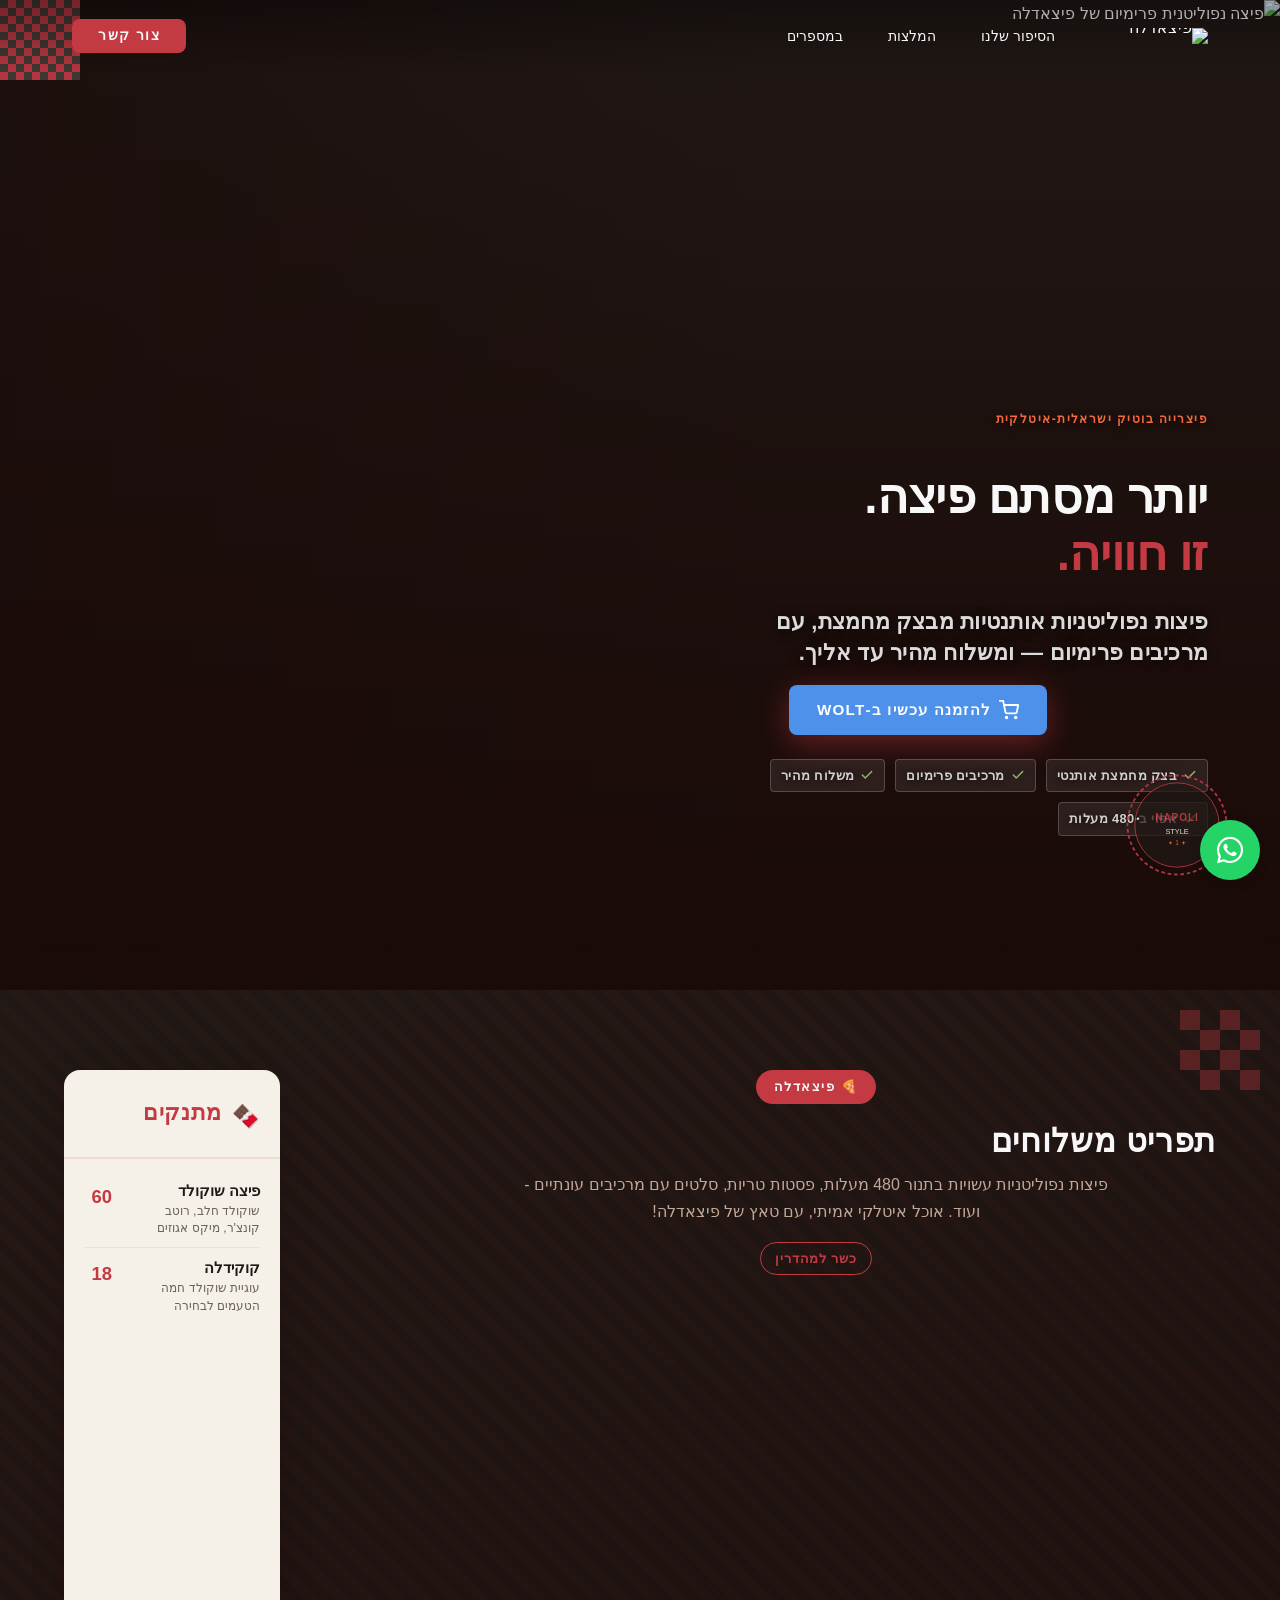
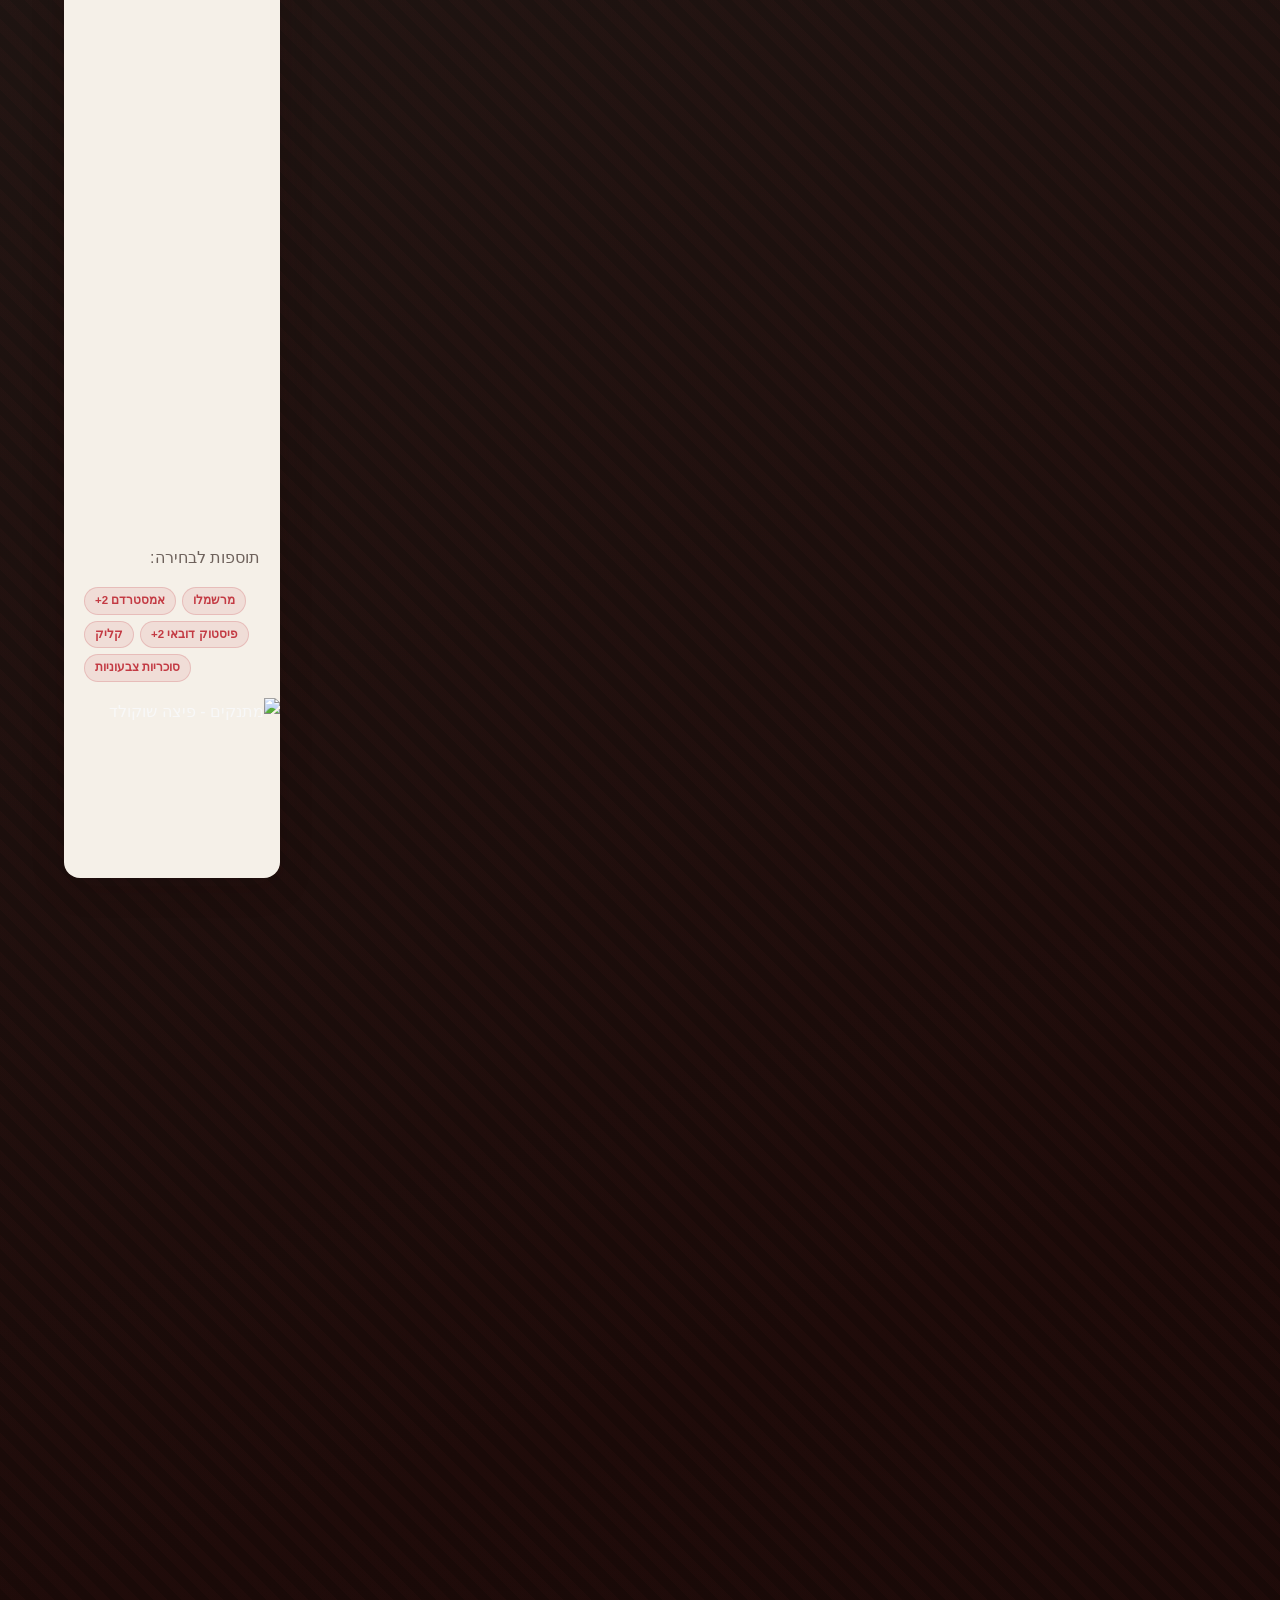
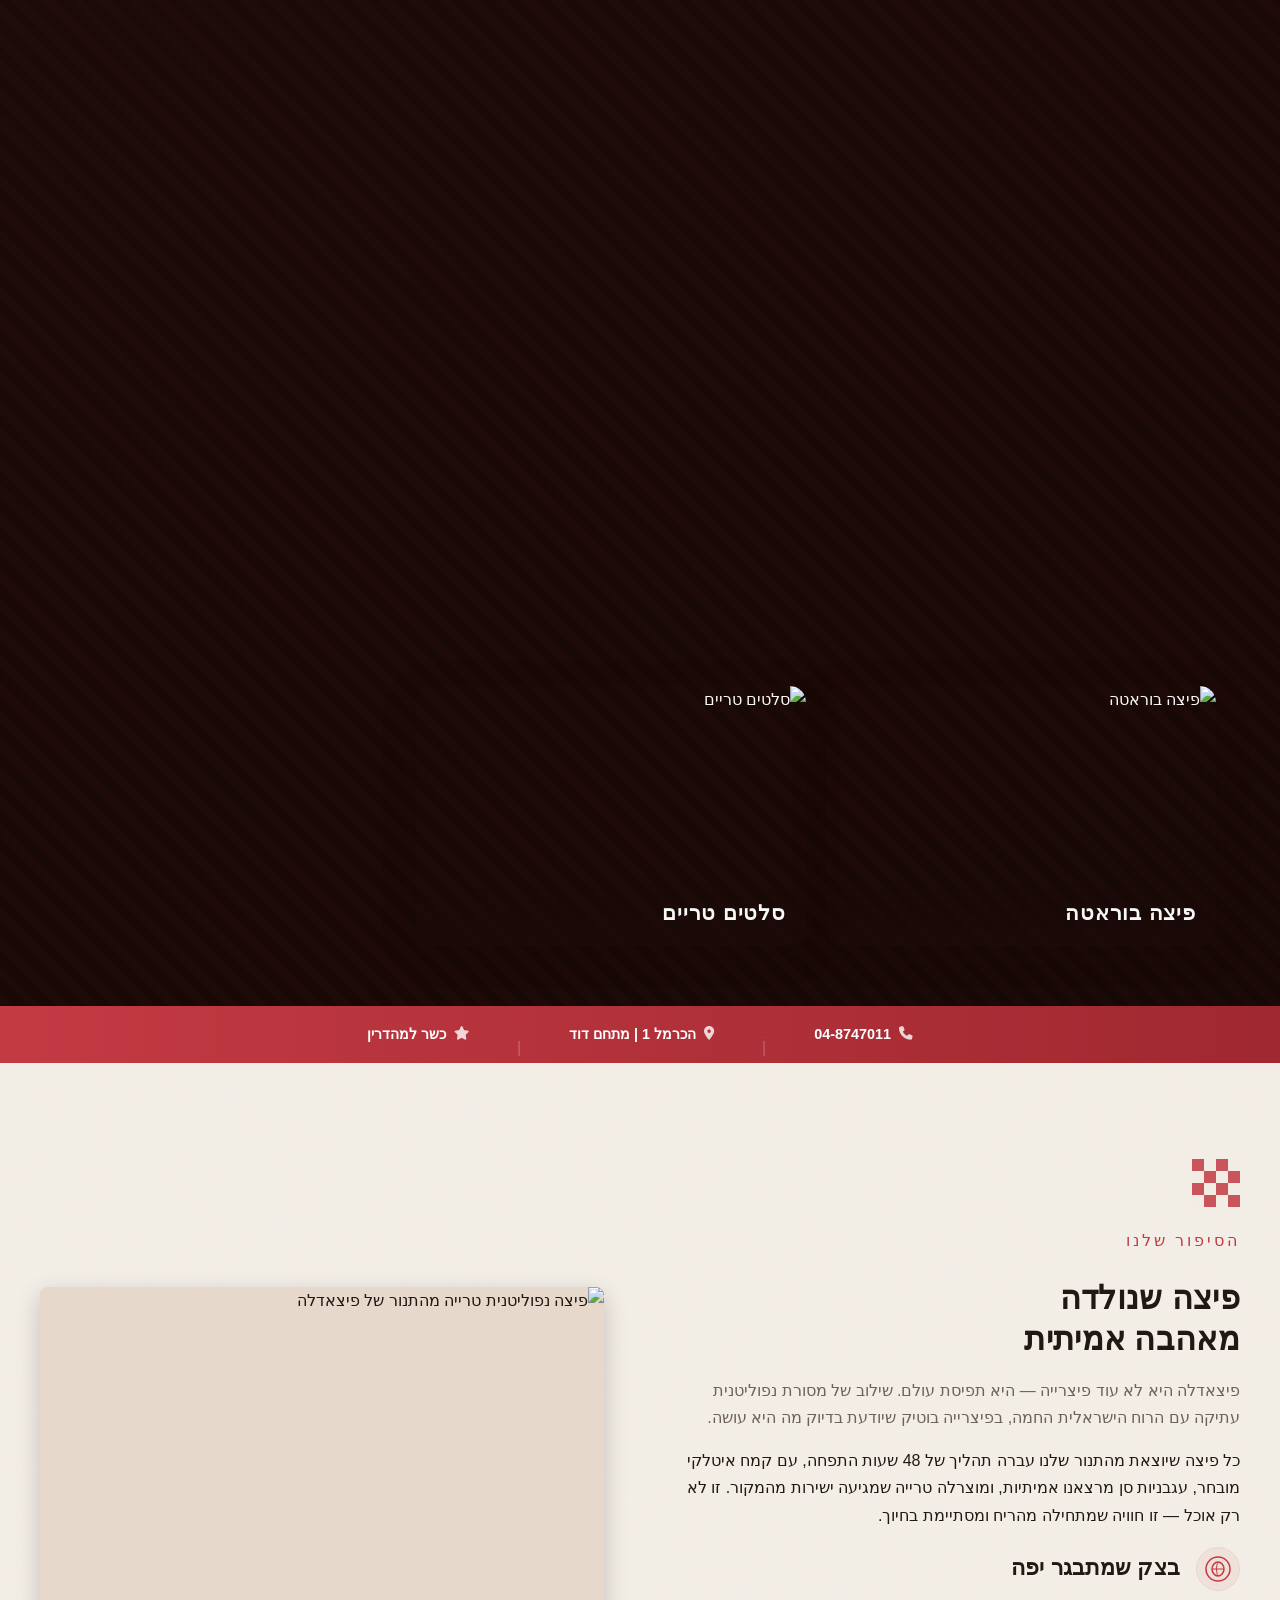
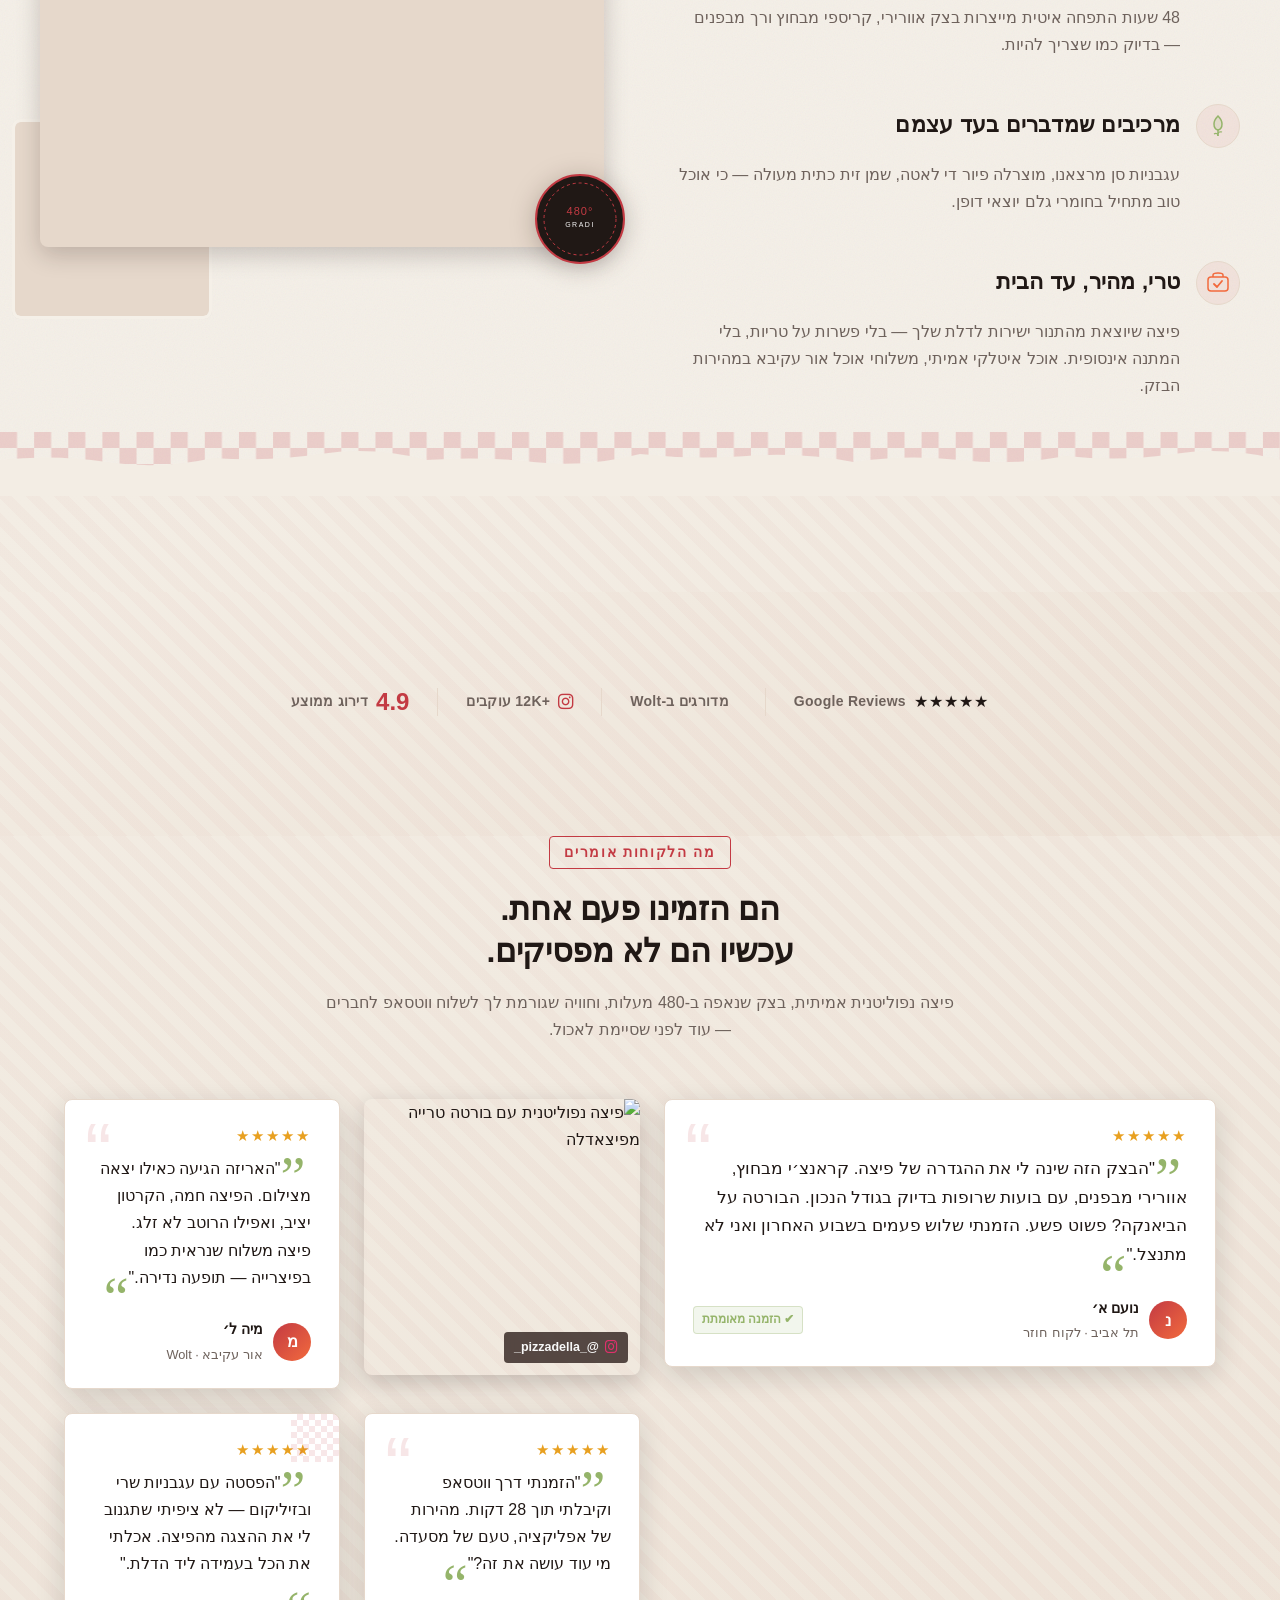
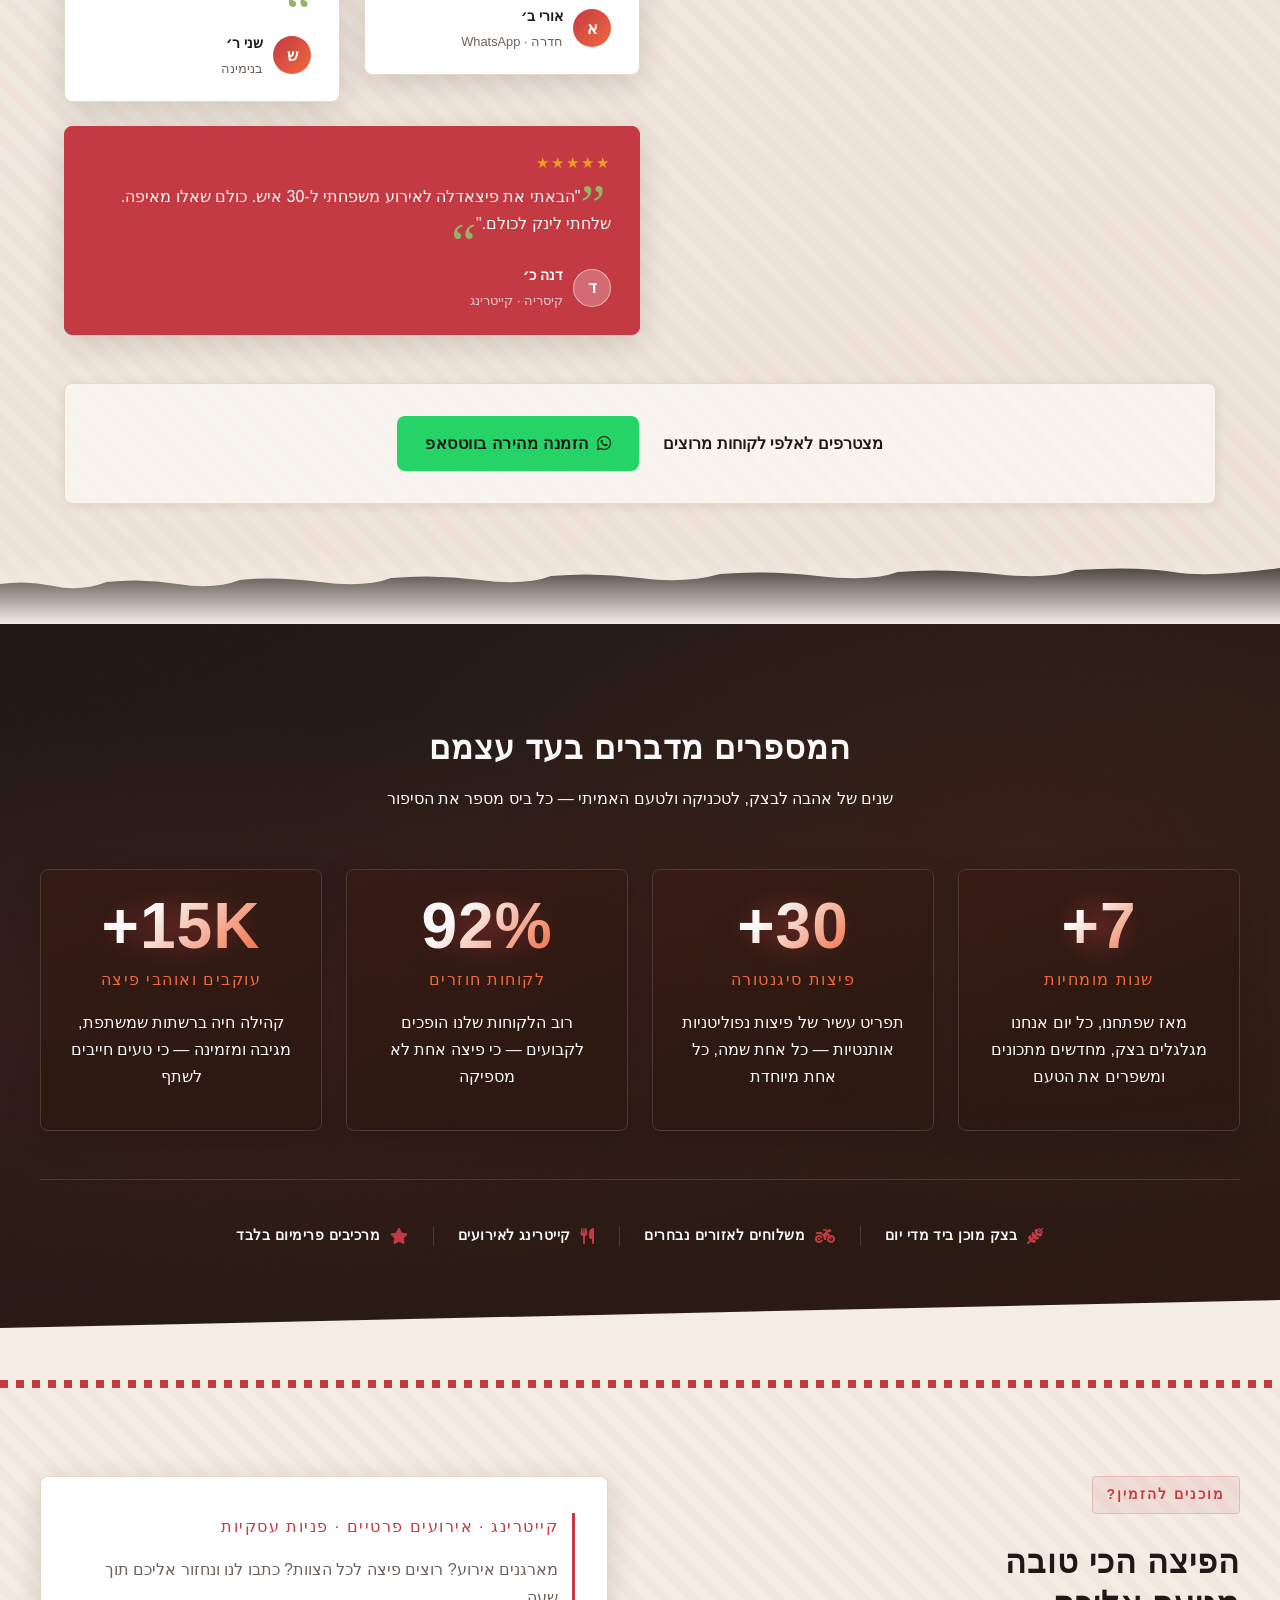
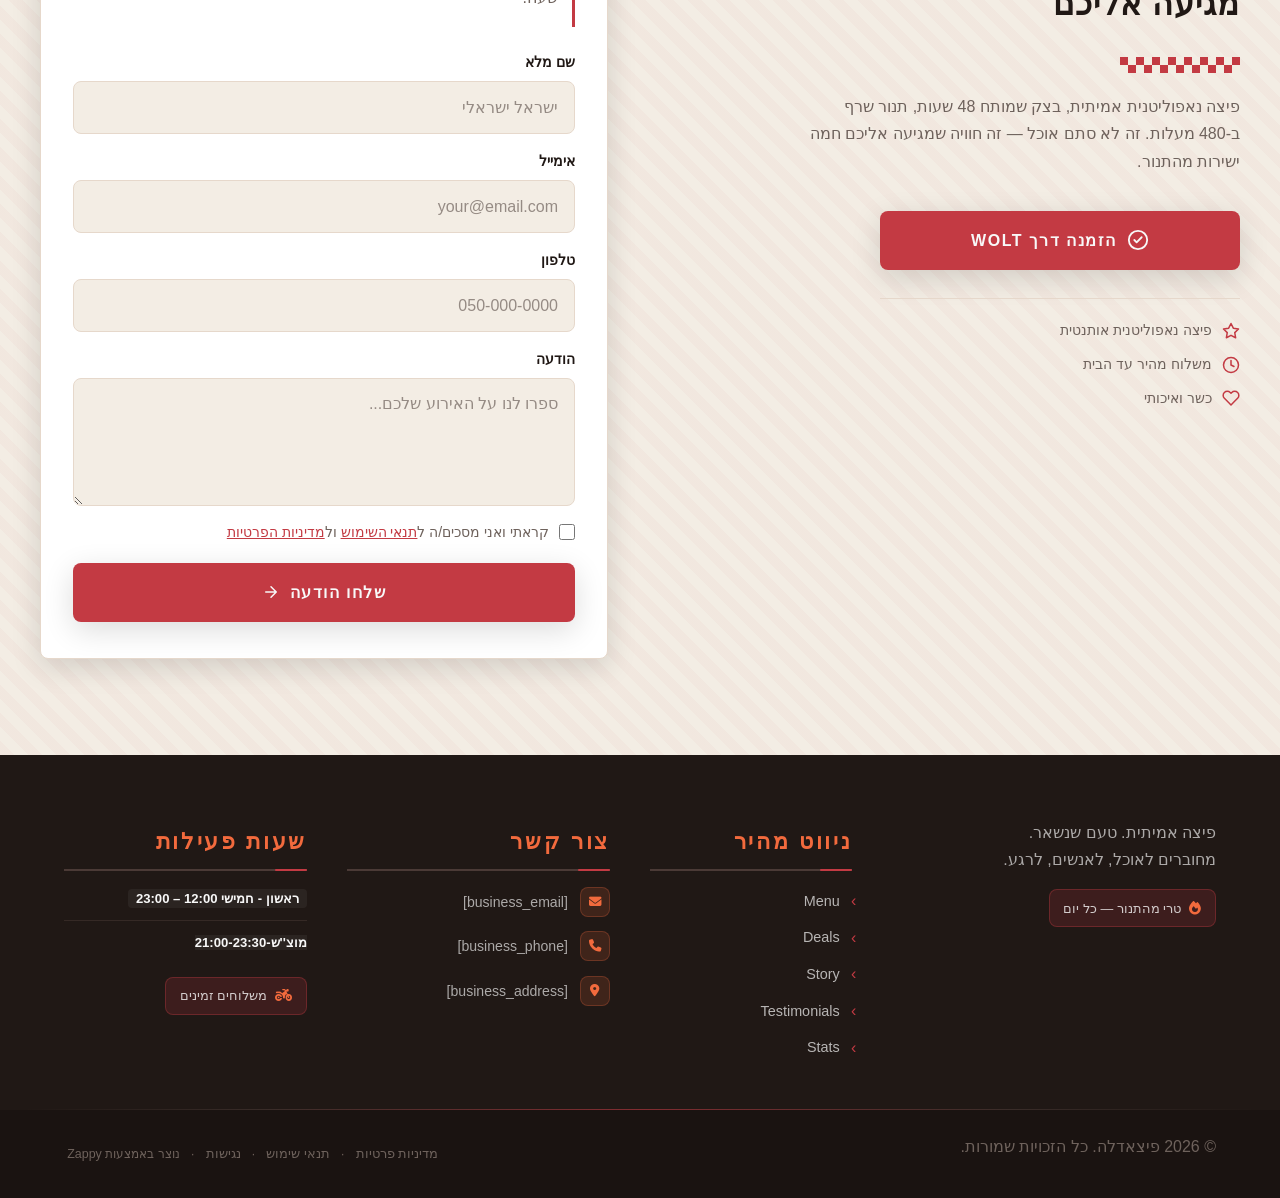
==== index.html @ a272fece "Background sync: Progressive GitHub Sync" ====
<!DOCTYPE html>
<html lang="he" dir="rtl">
<head>
    <meta charset="UTF-8">
    <meta name="viewport" content="width=device-width, initial-scale=1.0">
    <meta name="robots" content="index, follow">
    <title>fast food restaurants — פיצאדלה</title>
    <meta name="description" content="Pizzadella is an Israeli-Italian boutique pizzeria brand specializing in authentic Neapolitan-style pizzas (no pepperoni/bacon/meat visuals). The brand blends I">
    <meta name="keywords" content="fast food restaurants, restaurants near me, kosher restaurants near me, פיצה, פיצה אור עקיבא">
    
    <!-- Favicons -->
    <link rel="icon" type="image/x-icon" href="/assets/favicon.ico">
    <link rel="icon" type="image/png" sizes="16x16" href="/assets/favicon-16x16.png">
    <link rel="icon" type="image/png" sizes="32x32" href="/assets/favicon-32x32.png">
    <link rel="icon" type="image/png" sizes="48x48" href="/assets/favicon-48x48.png">
    <link rel="icon" type="image/png" sizes="192x192" href="/assets/favicon-192x192.png">
    <link rel="icon" type="image/png" sizes="512x512" href="/assets/favicon-512x512.png">
    <link rel="apple-touch-icon" href="/assets/apple-touch-icon.png">
    <!-- Zappy Analytics -->
<script>
(function() {
  'use strict';
  
  // Configuration
  var config = {
    websiteId: 'a57fd1d6-979f-4994-a907-9e7fd4be8c5b',
    apiUrl: 'https://api.zappy5.com/api/analytics/track',
    sessionDuration: 30 * 60 * 1000, // 30 minutes
    visitorDuration: 30 * 24 * 60 * 60 * 1000, // 30 days
    trackPageViews: true,
    trackClicks: true,
    trackFormSubmissions: true
  };
  
  // Generate or retrieve persistent visitor ID (30 days)
  function getVisitorId() {
    var visitorKey = 'zappy_visitor_' + config.websiteId;
    var visitor = null;
    
    try {
      visitor = localStorage.getItem(visitorKey);
      if (visitor) {
        var visitorData = JSON.parse(visitor);
        var now = Date.now();
        
        // Check if visitor ID is still valid (30 days)
        if (now - visitorData.created < config.visitorDuration) {
          // Update last seen timestamp
          visitorData.lastSeen = now;
          localStorage.setItem(visitorKey, JSON.stringify(visitorData));
          return visitorData.id;
        }
      }
    } catch (e) {
      console.warn('Zappy Analytics: LocalStorage not available');
    }
    
    // Generate new visitor ID
    var newVisitorId = 'zv_' + Date.now() + '_' + Math.random().toString(36).substr(2, 9);
    
    try {
      localStorage.setItem(visitorKey, JSON.stringify({
        id: newVisitorId,
        created: Date.now(),
        lastSeen: Date.now()
      }));
    } catch (e) {
      // Continue without local storage
    }
    
    return newVisitorId;
  }
  
  // Generate or retrieve session ID (30 minutes)
  function getSessionId() {
    var sessionKey = 'zappy_session_' + config.websiteId;
    var session = null;
    
    try {
      session = sessionStorage.getItem(sessionKey);
      if (session) {
        var sessionData = JSON.parse(session);
        var now = Date.now();
        
        // Check if session is still valid
        if (now - sessionData.timestamp < config.sessionDuration) {
          // Update timestamp
          sessionData.timestamp = now;
          sessionStorage.setItem(sessionKey, JSON.stringify(sessionData));
          return sessionData.id;
        }
      }
    } catch (e) {
      console.warn('Zappy Analytics: SessionStorage not available');
    }
    
    // Generate new session ID
    var newSessionId = 'zs_' + Date.now() + '_' + Math.random().toString(36).substr(2, 9);
    
    try {
      sessionStorage.setItem(sessionKey, JSON.stringify({
        id: newSessionId,
        timestamp: Date.now()
      }));
    } catch (e) {
      // Continue without session storage
    }
    
    return newSessionId;
  }
  
  var visitorId = getVisitorId();
  var sessionId = getSessionId();
  
  // Track an event
  function trackEvent(eventType, data) {
    data = data || {};
    
    var eventData = {
      website_id: config.websiteId,
      event_type: eventType,
      page_path: window.location.pathname,
      referrer: document.referrer || 'direct',
      visitor_id: visitorId,
      session_id: sessionId,
      metadata: data
    };
    
    // Use sendBeacon if available (better for page unload events)
    if (navigator.sendBeacon) {
      var blob = new Blob([JSON.stringify(eventData)], { type: 'application/json' });
      navigator.sendBeacon(config.apiUrl, blob);
    } else {
      // Fallback to fetch
      fetch(config.apiUrl, {
        method: 'POST',
        headers: {
          'Content-Type': 'application/json'
        },
        body: JSON.stringify(eventData),
        keepalive: true
      }).catch(function(error) {
        console.warn('Zappy Analytics: Failed to track event', error);
      });
    }
  }
  
  // Track page view
  if (config.trackPageViews) {
    trackEvent('pageview', {
      title: document.title,
      url: window.location.href
    });
  }
  
  // Track clicks on important elements
  if (config.trackClicks) {
    document.addEventListener('click', function(e) {
      var target = e.target;
      
      // Track button clicks (counted as actions)
      if (target.tagName === 'BUTTON' || target.closest('button')) {
        var button = target.tagName === 'BUTTON' ? target : target.closest('button');
        trackEvent('click', {
          element: 'button',
          text: button.textContent.trim().substring(0, 100),
          id: button.id || null,
          class: button.className || null
        });
      }
      
      // Track link clicks (navigation - not counted as actions)
      else if (target.tagName === 'A' || target.closest('a')) {
        var link = target.tagName === 'A' ? target : target.closest('a');
        trackEvent('navigation', {
          element: 'link',
          text: link.textContent.trim().substring(0, 100),
          href: link.href,
          external: link.hostname !== window.location.hostname
        });
      }
    }, true);
  }
  
  // Track form submissions
  if (config.trackFormSubmissions) {
    document.addEventListener('submit', function(e) {
      var form = e.target;
      
      trackEvent('form_submit', {
        form_id: form.id || null,
        form_name: form.name || null,
        form_action: form.action || null,
        form_method: form.method || 'GET'
      });
    }, true);
  }
  
  // Track time on page (send on page unload)
  var pageLoadTime = Date.now();
  
  window.addEventListener('beforeunload', function() {
    var timeOnPage = Math.floor((Date.now() - pageLoadTime) / 1000); // in seconds
    
    trackEvent('page_unload', {
      time_on_page: timeOnPage,
      page_path: window.location.pathname
    });
  });
  
  // Expose tracking function globally for custom events
  window.zappyAnalytics = {
    track: trackEvent,
    getVisitorId: function() { return visitorId; },
    getSessionId: function() { return sessionId; }
  };
  
})();
</script>
<!-- End Zappy Analytics -->
    <meta property="og:title" content="fast food restaurants — פיצאדלה">
    <meta property="og:description" content="Pizzadella is an Israeli-Italian boutique pizzeria brand specializing in authentic Neapolitan-style pizzas (no pepperoni/bacon/meat visuals). The brand blends I">
    <meta name="twitter:card" content="summary_large_image">
    <meta name="twitter:title" content="fast food restaurants — פיצאדלה">
    <meta name="twitter:description" content="Pizzadella is an Israeli-Italian boutique pizzeria brand specializing in authentic Neapolitan-style pizzas (no pepperoni/bacon/meat visuals). The brand blends I">
    <meta property="og:type" content="website">
  <meta property="og:locale" content="he_IL">
  
  
  
  
  
  <link rel="stylesheet" href="https://cdnjs.cloudflare.com/ajax/libs/font-awesome/6.4.0/css/all.min.css">
  <style>
    .skip-link { position: absolute; top: 0; left: 0; transform: translateY(-200%); padding: 12px 18px; background: var(--bg-dark, #1a1a1a); color: var(--text-light, #fff); font-weight: 600; border-radius: 0 0 8px 0; z-index: 10000; }
    .skip-link:focus { transform: none; outline: 2px solid var(--ring, #fff); outline-offset: 2px; }
    :focus-visible { outline: 2px solid var(--ring, currentColor); outline-offset: 3px; }
  </style>


  
    <!-- Favicons -->
    <link rel="icon" type="image/x-icon" href="/assets/favicon.ico">
    <link rel="icon" type="image/png" sizes="16x16" href="/assets/favicon-16x16.png">
    <link rel="icon" type="image/png" sizes="32x32" href="/assets/favicon-32x32.png">
    <link rel="icon" type="image/png" sizes="48x48" href="/assets/favicon-48x48.png">
    <link rel="icon" type="image/png" sizes="192x192" href="/assets/favicon-192x192.png">
    <link rel="icon" type="image/png" sizes="512x512" href="/assets/favicon-512x512.png">
    <link rel="apple-touch-icon" href="/assets/apple-touch-icon.png">
    <!-- Cookie Consent -->
    <link rel="stylesheet" href="https://cdn.jsdelivr.net/npm/vanilla-cookieconsent@3/dist/cookieconsent.css">
    <script src="https://cdn.jsdelivr.net/npm/vanilla-cookieconsent@3/dist/cookieconsent.umd.js"></script>
    <!-- Mickidum Accessibility Toolbar -->
    <script src="https://cdn.jsdelivr.net/gh/mickidum/acc_toolbar/acctoolbar/acctoolbar.min.js"></script>

<style data-zappy-section-v2-css="true">
/* V2 Regenerated Section CSS */
.home-menu-section {
  direction: rtl;
  background-color: #1A0A08;
  background-image:
    repeating-linear-gradient(45deg, rgba(195,58,67,0.03) 0px, rgba(195,58,67,0.03) 10px, transparent 10px, transparent 20px),
    linear-gradient(160deg, #201815 0%, #1A0A08 60%, #160806 100%);
  color: var(--text-light);
  padding: 80px 0 0;
  position: relative;
  overflow: visible;
  font-family: 'Heebo', 'Assistant', sans-serif;
}

/* Decorative checker corner */
.home-menu-section .menu-checker-decor {
  position: absolute;
  top: 20px;
  right: 20px;
  width: 80px;
  height: 80px;
  opacity: 0.35;
  pointer-events: none;
  z-index: 0;
  aria-hidden: true;
}

/* Container */
.home-menu-section .menu-container {
  max-width: 1200px;
  margin: 0 auto;
  padding: 0 24px 60px;
  position: relative;
  z-index: 1;
}

/* ── HEADER ── */
.home-menu-section .menu-header {
  text-align: center;
  margin-bottom: 56px;
  position: relative;
}

.home-menu-section .menu-badge {
  display: inline-block;
  background: var(--primary);
  color: var(--text-light);
  font-family: 'Heebo', sans-serif;
  font-size: 0.8rem;
  font-weight: 700;
  letter-spacing: 0.12em;
  text-transform: uppercase;
  padding: 6px 18px;
  border-radius: 100px;
  margin-bottom: 16px;
}

.home-menu-section .menu-title {
  font-family: 'Bebas Neue', 'Heebo', sans-serif;
  font-size: clamp(2.6rem, 6vw, 4.5rem);
  font-weight: 700;
  color: var(--text-light);
  line-height: 1.1;
  letter-spacing: 0.02em;
  margin: 0 0 16px;
}

.home-menu-section .menu-subtitle {
  font-size: 1rem;
  color: #C2A898;
  line-height: 1.7;
  max-width: 600px;
  margin: 0 auto 20px;
  text-align: center;
}

.home-menu-section .menu-kosher-badge {
  display: inline-flex;
  align-items: center;
  gap: 6px;
  background: transparent;
  border: 1.5px solid var(--primary);
  color: var(--primary);
  font-size: 0.8rem;
  font-weight: 700;
  padding: 5px 14px;
  border-radius: 100px;
  letter-spacing: 0.06em;
}

/* ── MENU GRID ── */
.home-menu-section .menu-grid {
  display: grid;
  grid-template-columns: repeat(3, 1fr);
  gap: 24px;
  margin-bottom: 40px;
  direction: rtl;
}

/* ── CARD BASE ── */
.home-menu-section .menu-card {
  background: #F5F0E8;
  border-radius: 16px;
  padding: 0;
  overflow: hidden;
  box-shadow: 0 8px 32px rgba(26,10,8,0.22);
  display: flex;
  flex-direction: column;
  position: relative;
  transition: transform 0.25s ease, box-shadow 0.25s ease;
}

.home-menu-section .menu-card:hover {
  transform: translateY(-4px);
  box-shadow: 0 16px 48px rgba(26,10,8,0.32);
}

.home-menu-section .menu-card-header {
  display: flex;
  flex-direction: row;
  align-items: center;
  gap: 10px;
  padding: 20px 20px 12px;
  border-bottom: 2px solid rgba(195,58,67,0.12);
}

.home-menu-section .category-icon {
  font-size: 1.4rem;
  line-height: 1;
}

.home-menu-section .category-title {
  font-family: 'Bebas Neue', 'Heebo', sans-serif;
  font-size: 1.5rem;
  font-weight: 700;
  color: var(--primary);
  letter-spacing: 0.04em;
  margin: 0;
  line-height: 1.2;
}

/* ── ITEMS LIST ── */
.home-menu-section .menu-items-list {
  list-style: none;
  margin: 0;
  padding: 12px 20px;
  flex: 1;
}

.home-menu-section .menu-item {
  display: flex;
  flex-direction: row;
  align-items: flex-start;
  justify-content: space-between;
  gap: 12px;
  padding: 10px 0;
  border-bottom: 1px solid rgba(195,58,67,0.1);
}

.home-menu-section .menu-item:last-child {
  border-bottom: none;
}

.home-menu-section .item-info {
  display: flex;
  flex-direction: column;
  gap: 2px;
  flex: 1;
  text-align: right;
}

.home-menu-section .item-name {
  font-size: 0.95rem;
  font-weight: 700;
  color: #201815;
  line-height: 1.3;
}

.home-menu-section .item-desc {
  font-size: 0.78rem;
  color: #6E625C;
  line-height: 1.4;
}

.home-menu-section .item-price {
  font-family: 'Bebas Neue', 'Heebo', sans-serif;
  font-size: 1.15rem;
  font-weight: 700;
  color: var(--primary);
  white-space: nowrap;
  min-width: 32px;
  text-align: start;
  padding-inline-start: 4px;
}

/* ── CARD IMAGE ── */
.home-menu-section .menu-card-image {
  width: 100%;
  height: 180px;
  overflow: hidden;
  margin-top: auto;
  flex-shrink: 0;
}

.home-menu-section .menu-card-image img {
  width: 100%;
  height: 100%;
  object-fit: cover;
  display: block;
  transition: transform 0.4s ease;
}

.home-menu-section .menu-card:hover .menu-card-image img {
  transform: scale(1.04);
}

/* ── DEALS CARD ── */
.home-menu-section .card-deals {
  background: linear-gradient(145deg, #C33A43 0%, #a02830 100%);
  border: none;
}

.home-menu-section .card-deals .menu-card-header {
  border-bottom-color: rgba(255,255,255,0.2);
}

.home-menu-section .card-deals .category-title {
  color: #fff;
}

.home-menu-section .card-deals .item-name {
  color: #fff;
}

.home-menu-section .card-deals .item-desc {
  color: rgba(255,255,255,0.75);
}

.home-menu-section .card-deals .menu-item {
  border-bottom-color: rgba(255,255,255,0.15);
}

.home-menu-section .deal-price {
  color: #FFF3B0 !important;
  font-size: 1.3rem !important;
}

.home-menu-section .deals-ribbon {
  position: absolute;
  top: 16px;
  left: 16px;
  background: #FFF3B0;
  color: #C33A43;
  font-size: 0.7rem;
  font-weight: 800;
  letter-spacing: 0.1em;
  padding: 4px 10px;
  border-radius: 100px;
  text-transform: uppercase;
  z-index: 2;
}

/* ── PASTA CARD NOTES ── */
.home-menu-section .category-note {
  font-size: 0.85rem;
  font-weight: 700;
  color: #201815;
  margin: 0 20px 2px;
  text-align: right;
}

.home-menu-section .category-note-sm {
  font-size: 0.78rem;
  color: #6E625C;
  margin: 0 20px 8px;
  text-align: right;
  line-height: 1.5;
}

.home-menu-section .category-note-addon {
  font-size: 0.8rem;
  color: var(--primary);
  font-weight: 600;
  margin: 4px 20px 12px;
  text-align: right;
}

/* ── DESSERT TOPPINGS ── */
.home-menu-section .dessert-toppings {
  padding: 8px 20px 16px;
}

.home-menu-section .toppings-label {
  font-size: 0.78rem;
  font-weight: 700;
  color: #6E625C;
  margin-bottom: 8px;
  text-align: right;
}

.home-menu-section .toppings-grid {
  display: flex;
  flex-wrap: wrap;
  gap: 6px;
  justify-content: flex-end;
}

.home-menu-section .topping-tag {
  background: rgba(195,58,67,0.1);
  color: var(--primary);
  font-size: 0.72rem;
  font-weight: 600;
  padding: 3px 10px;
  border-radius: 100px;
  border: 1px solid rgba(195,58,67,0.2);
  white-space: nowrap;
}

/* ── EXTRAS CARD ── */
.home-menu-section .extras-desc {
  font-size: 0.82rem;
  color: #6E625C;
  line-height: 1.6;
  padding: 12px 20px 8px;
  text-align: right;
  margin: 0;
}

.home-menu-section .extras-pricing {
  padding: 8px 20px 20px;
}

.home-menu-section .extra-tier {
  background: rgba(195,58,67,0.06);
  border-inline-start: 3px solid var(--primary);
  padding: 8px 12px;
  border-radius: 0 6px 6px 0;
  margin-bottom: 8px;
}

.home-menu-section .extra-tier-label {
  font-size: 0.8rem;
  font-weight: 600;
  color: #201815;
  display: block;
  text-align: right;
}

.home-menu-section .price-tiers {
  display: flex;
  gap: 12px;
  margin-top: 12px;
  justify-content: flex-end;
}

.home-menu-section .price-tier {
  display: flex;
  flex-direction: column;
  align-items: center;
  background: var(--primary);
  color: #fff;
  border-radius: 8px;
  padding: 8px 16px;
  min-width: 60px;
}

.home-menu-section .tier-price {
  font-family: 'Bebas Neue', 'Heebo', sans-serif;
  font-size: 1.3rem;
  font-weight: 700;
  line-height: 1;
  color: #fff;
}

.home-menu-section .tier-label {
  font-size: 0.7rem;
  color: rgba(255,255,255,0.8);
  margin-top: 2px;
}

/* ── PHOTO STRIP ── */
.home-menu-section .menu-photo-strip {
  display: grid;
  grid-template-columns: 1fr 1fr;
  gap: 20px;
  margin-bottom: 0;
}

.home-menu-section .photo-strip-item {
  position: relative;
  border-radius: 16px;
  overflow: hidden;
  height: 260px;
  box-shadow: 0 8px 32px rgba(26,10,8,0.3);
}

.home-menu-section .photo-strip-item img {
  width: 100%;
  height: 100%;
  object-fit: cover;
  display: block;
  transition: transform 0.4s ease;
}

.home-menu-section .photo-strip-item:hover img {
  transform: scale(1.05);
}

.home-menu-section .photo-strip-label {
  position: absolute;
  bottom: 0;
  right: 0;
  left: 0;
  background: linear-gradient(to top, rgba(26,10,8,0.85) 0%, transparent 100%);
  color: var(--text-light);
  font-family: 'Bebas Neue', 'Heebo', sans-serif;
  font-size: 1.3rem;
  font-weight: 700;
  padding: 24px 20px 16px;
  text-align: right;
  letter-spacing: 0.04em;
}

/* ── FOOTER BAR ── */
.home-menu-section .menu-footer-bar {
  background: linear-gradient(90deg, #C33A43 0%, #a02830 100%);
  padding: 16px 24px;
  margin-top: 0;
}

.home-menu-section .menu-footer-inner {
  max-width: 1200px;
  margin: 0 auto;
  display: flex;
  align-items: center;
  justify-content: center;
  flex-wrap: wrap;
  gap: 16px 24px;
  direction: rtl;
}

.home-menu-section .footer-info-item {
  display: flex;
  flex-direction: row;
  align-items: center;
  gap: 8px;
  color: #fff;
  font-size: 0.9rem;
  font-weight: 600;
}

.home-menu-section .footer-info-item i {
  font-size: 0.85rem;
  color: rgba(255,255,255,0.8);
}

.home-menu-section .footer-divider {
  color: rgba(255,255,255,0.4);
  font-size: 1rem;
}

/* ── RESPONSIVE ── */
@media (max-width: 1024px) {
  .home-menu-section .menu-grid {
    grid-template-columns: repeat(2, 1fr);
  }
}

@media (max-width: 768px) {
  .home-menu-section {
    padding-top: 100px;
  }

  .home-menu-section .menu-container {
    padding: 0 16px 40px;
  }

  .home-menu-section .menu-header {
    margin-bottom: 36px;
  }

  .home-menu-section .menu-title {
    font-size: 2.4rem;
  }

  .home-menu-section .menu-subtitle {
    font-size: 0.92rem;
  }

  .home-menu-section .menu-grid {
    grid-template-columns: 1fr !important;
    gap: 16px;
  }

  .home-menu-section .menu-card-image {
    height: 160px;
  }

  .home-menu-section .menu-photo-strip {
    grid-template-columns: 1fr !important;
    gap: 14px;
  }

  .home-menu-section .photo-strip-item {
    height: 200px;
  }

  .home-menu-section .menu-footer-inner {
    gap: 12px 16px;
  }

  .home-menu-section .footer-divider {
    display: none;
  }

  .home-menu-section .menu-checker-decor {
    width: 50px;
    height: 50px;
    top: 12px;
    right: 12px;
  }

  .home-menu-section .price-tiers {
    justify-content: flex-start;
  }

  .home-menu-section .toppings-grid {
    justify-content: flex-start;
  }
}
/* ZAPPY_POSTGEN_GUARD_FAITHFUL_LAYOUT:Home-menu (home-menu) */
[data-layout-spec="Home-menu"] .menu-headline,
[data-layout-spec="Home-menu"] .home-menu-headline,
[data-layout-spec="Home-menu"] .home-menu-title,
[data-layout-spec="Home-menu"] .home-menu-section__title,
[data-layout-spec="Home-menu"] h2[class*="headline"],
[data-layout-spec="Home-menu"] h2[class*="menu-title"] {
  white-space: nowrap !important;
  overflow-wrap: normal !important;
  word-break: keep-all !important;
  width: max-content !important;
  max-width: min(100%, 12ch) !important;
  line-height: 0.86 !important;
  position: relative !important;
  z-index: 4 !important;
}
[data-layout-spec="Home-menu"] .home-menu-headline-col,
[data-layout-spec="Home-menu"] .home-menu-section__copy,
[data-layout-spec="Home-menu"] .home-menu-left,
[data-layout-spec="Home-menu"] [class*="menu"][class*="headline-col"],
[data-layout-spec="Home-menu"] [class*="menu"][class*="copy"] { min-width: 0 !important; max-width: min(36ch, 28%) !important; }
[data-layout-spec="Home-menu"] .home-menu-container,
[data-layout-spec="Home-menu"] .home-menu-section__container,
[data-layout-spec="Home-menu"] .menu-container,
[data-layout-spec="Home-menu"] [class*="menu-container"] { display: grid !important; grid-template-columns: minmax(0, max-content) minmax(0, 1fr) !important; gap: clamp(2rem, 5vw, 4rem) !important; align-items: start !important; overflow: visible !important; }
[data-layout-spec="Home-menu"] .menu-accent-line,
[data-layout-spec="Home-menu"] .home-menu-subhead,
[data-layout-spec="Home-menu"] .home-menu-subheadline,
[data-layout-spec="Home-menu"] .menu-accent-line .font-accent,
[data-layout-spec="Home-menu"] .home-menu-subhead .font-accent,
[data-layout-spec="Home-menu"] .home-menu-subheadline.font-accent,
[data-layout-spec="Home-menu"] .home-menu-subheadline .font-accent {
  font-family: var(--accent-font, "Permanent Marker", "Bebas Neue", cursive) !important;
  color: var(--primary, #ef3b24) !important;
  font-size: clamp(2rem, 3.8vw, 3.8rem) !important;
  line-height: 0.9 !important;
  letter-spacing: -0.02em !important;
  text-transform: uppercase !important;
  white-space: nowrap !important;
  overflow-wrap: normal !important;
  word-break: keep-all !important;
  position: relative !important;
  z-index: 4 !important;
}
[data-layout-spec="Home-menu"] .menu-grid {
  grid-template-columns: repeat(3, minmax(0, 1fr)) !important;
  grid-auto-rows: auto !important;
  align-items: start !important;
}
[data-layout-spec="Home-menu"] .menu-grid > * { min-width: 0 !important; max-width: 100% !important; }
[data-layout-spec="Home-menu"] :is(article,
[data-layout-spec="Home-menu"] [class*="card"]):has(img[data-placeholder]) { grid-row: 1 !important; align-self: stretch !important; min-width: 0 !important; max-width: 100% !important; }
@media (min-width: 1181px) {
  [data-layout-spec="Home-menu"] :is(article,
[data-layout-spec="Home-menu"] [class*="card"]):has(img[data-placeholder]):nth-of-type(1) { grid-column: 1 !important; }
  [data-layout-spec="Home-menu"] :is(article,
[data-layout-spec="Home-menu"] [class*="card"]):has(img[data-placeholder]):nth-of-type(2) { grid-column: 2 !important; }
  [data-layout-spec="Home-menu"] :is(article,
[data-layout-spec="Home-menu"] [class*="card"]):has(img[data-placeholder]):nth-of-type(3) { grid-column: 3 !important; }
}
[data-layout-spec="Home-menu"] .deco-asset { max-width: min(var(--deco-w), 24vw) !important; }
@media (max-width: 1180px) and (min-width: 901px) {
  [data-layout-spec="Home-menu"] .menu-grid { grid-template-columns: repeat(2, minmax(0, 1fr)) !important; grid-auto-flow: row !important; }
  [data-layout-spec="Home-menu"] :is(article,
[data-layout-spec="Home-menu"] [class*="card"]):has(img[data-placeholder]) { grid-row: auto !important; grid-column: auto !important; }
  [data-layout-spec="Home-menu"] :is(article,
[data-layout-spec="Home-menu"] [class*="card"]):has(img[data-placeholder]) img,
  [data-layout-spec="Home-menu"] :is(article,
[data-layout-spec="Home-menu"] [class*="card"]):has(img[data-placeholder]) [class*="img-wrap"] img,
  [data-layout-spec="Home-menu"] :is(article,
[data-layout-spec="Home-menu"] [class*="card"]):has(img[data-placeholder]) picture img { width: 100% !important; max-width: 100% !important; height: auto !important; min-width: 0 !important; display: block !important; }
  [data-layout-spec="Home-menu"] :is(article,
[data-layout-spec="Home-menu"] [class*="card"]):has(img[data-placeholder]) [class*="img-wrap"],
  [data-layout-spec="Home-menu"] :is(article,
[data-layout-spec="Home-menu"] [class*="card"]):has(img[data-placeholder]) picture { width: 100% !important; min-width: 0 !important; max-width: 100% !important; }
}
@media (max-width: 900px) {
  [data-layout-spec="Home-menu"] .home-menu-section__container,
  [data-layout-spec="Home-menu"] .home-menu-container,
  [data-layout-spec="Home-menu"] .menu-container,
  [data-layout-spec="Home-menu"] [class*="menu"][class*="container"] { display: grid !important; grid-template-columns: minmax(0, 1fr) !important; gap: clamp(2rem, 6vw, 3.5rem) !important; overflow: visible !important; }
  [data-layout-spec="Home-menu"] .home-menu-section__copy,
  [data-layout-spec="Home-menu"] .home-menu-left,
  [data-layout-spec="Home-menu"] .home-menu-headline-col,
  [data-layout-spec="Home-menu"] .menu-intro,
  [data-layout-spec="Home-menu"] [class*="menu"][class*="copy"],
  [data-layout-spec="Home-menu"] [class*="menu"][class*="intro"],
  [data-layout-spec="Home-menu"] [class*="menu"][class*="headline-col"] { max-width: 100% !important; width: 100% !important; min-width: 0 !important; grid-column: 1 !important; grid-row: auto !important; }
  [data-layout-spec="Home-menu"] .home-menu-title,
  [data-layout-spec="Home-menu"] .home-menu-headline,
  [data-layout-spec="Home-menu"] .menu-headline { max-width: 100% !important; width: 100% !important; text-align: center !important; }
  [data-layout-spec="Home-menu"] .home-menu-cards,
  [data-layout-spec="Home-menu"] .home-menu-cards-wrap,
  [data-layout-spec="Home-menu"] .home-menu-cards-grid,
  [data-layout-spec="Home-menu"] .menu-grid { display: grid !important; grid-template-columns: minmax(0, 1fr) !important; grid-auto-flow: row !important; width: 100% !important; max-width: 100% !important; min-width: 0 !important; overflow: visible !important; }
  [data-layout-spec="Home-menu"] :is(article,
[data-layout-spec="Home-menu"] [class*="card"]):has(img[data-placeholder]) { grid-column: 1 !important; grid-row: auto !important; width: 100% !important; min-width: 0 !important; max-width: 100% !important; transform: none !important; }
  [data-layout-spec="Home-menu"] .home-menu-card > *,
  [data-layout-spec="Home-menu"] [class*="menu-card"] > * { min-width: 0 !important; max-width: 100% !important; }
  [data-layout-spec="Home-menu"] .deco-asset { display: none !important; }
}

</style>
    <link rel="stylesheet" href="/styles.css">

    <style id="zappy-dropdown-submenu-styles">
      /* ========== DESKTOP DROPDOWN SUBMENU STYLES ========== */
      /* Base styles for dropdown submenus - parent must be positioned */
      .nav-menu li:has(.sub-menu), nav li:has(.sub-menu), .navbar li:has(.sub-menu), #navMenu li:has(.sub-menu) { position: relative; }
      /* Submenu base - hidden by default */
      .nav-menu .sub-menu, nav .sub-menu, .navbar .sub-menu, #navMenu .sub-menu { display: block !important; position: absolute !important; top: 100%; left: 0; min-width: 220px; background: white; border-radius: 8px; box-shadow: 0 8px 25px rgba(0,0,0,0.15); padding: 8px 0; opacity: 0; visibility: hidden; transform: translateY(10px); transition: all 0.3s ease; z-index: 1000; list-style: none; pointer-events: none; }
      /* CRITICAL: Desktop hover styles to show dropdown */
      .nav-menu li:hover > .sub-menu, nav li:hover > .sub-menu, .navbar li:hover > .sub-menu, #navMenu li:hover > .sub-menu { opacity: 1 !important; visibility: visible !important; transform: translateY(0) !important; pointer-events: auto !important; }
      /* Submenu item styling */
      .sub-menu li { list-style: none; margin: 0; padding: 0; }
      .sub-menu a { display: block !important; padding: 10px 16px !important; color: var(--text-dark, #333) !important; font-weight: 500; text-decoration: none; white-space: nowrap; transition: background-color 0.2s; }
      .sub-menu .zappy-nav-child > a { padding-left: 28px !important; font-size: 0.9em !important; opacity: 0.85 !important; }
      [dir="rtl"] .sub-menu .zappy-nav-child > a, html[lang="he"] .sub-menu .zappy-nav-child > a, html[lang="ar"] .sub-menu .zappy-nav-child > a { padding-left: 10px !important; padding-right: 28px !important; }
      .sub-menu .zappy-nav-parent > a { font-weight: 600 !important; }
      .sub-menu a:hover { background-color: #f5f5f5; }
      /* RTL (Hebrew/Arabic) dropdown positioning */
      [dir="rtl"] .nav-menu .sub-menu, [dir="rtl"] nav .sub-menu, [dir="rtl"] .navbar .sub-menu, html[lang="he"] .nav-menu .sub-menu, html[lang="he"] nav .sub-menu, html[lang="he"] .navbar .sub-menu, html[lang="ar"] .nav-menu .sub-menu, html[lang="ar"] nav .sub-menu, html[lang="ar"] .navbar .sub-menu { left: auto !important; right: 0 !important; }
      /* Hide empty dropdown menus (exclude catalog sub-menus that use <a> children instead of <li>) */
      .sub-menu:empty, .sub-menu:not(:has(li:not(.zappy-hidden-menu-item))):not(:has(> a)), .sub-menu:not(:has(li)):not(:has(> a)) { display: none !important; opacity: 0 !important; visibility: hidden !important; pointer-events: none !important; }
      /* Desktop: show submenu on Menu Group hover */
      li:has(.menu-group-title):hover > .sub-menu { opacity: 1 !important; visibility: visible !important; transform: translateY(0) !important; pointer-events: auto !important; }
      /* Menu Group title styling */
      .nav-menu > li > .menu-group-title, #navMenu > li > .menu-group-title { display: inline-block; padding: 0.5rem 1rem; cursor: default; user-select: none; }
      
      /* ========== MOBILE SUBMENU STYLES ========== */
      @media (max-width: 768px) {
        .nav-menu .sub-menu, nav .sub-menu, .navbar .sub-menu, #navMenu .sub-menu { position: static !important; transform: none !important; box-shadow: none !important; background: transparent !important; max-height: 0; overflow: hidden; opacity: 0; visibility: hidden; transition: max-height 0.3s ease, opacity 0.3s ease; padding: 0 !important; border-radius: 0 !important; }
        .navbar .sub-menu.mobile-expanded, .nav-menu .sub-menu.mobile-expanded, #navMenu .sub-menu.mobile-expanded { max-height: none !important; overflow-y: visible !important; opacity: 1 !important; visibility: visible !important; padding: 8px 0 8px 16px !important; }
        [dir="rtl"] .sub-menu.mobile-expanded, html[lang="he"] .sub-menu.mobile-expanded { padding: 8px 16px 8px 0 !important; }
        /* Disable hover behavior on mobile */
        .nav-menu li:hover > .sub-menu, nav li:hover > .sub-menu, .navbar li:hover > .sub-menu, #navMenu li:hover > .sub-menu { opacity: 0; visibility: hidden; pointer-events: none; }
        .nav-menu li > .sub-menu.mobile-expanded, nav li > .sub-menu.mobile-expanded, .navbar li > .sub-menu.mobile-expanded, #navMenu li > .sub-menu.mobile-expanded { opacity: 1 !important; visibility: visible !important; pointer-events: auto !important; }
        .nav-menu li:has(.sub-menu), nav li:has(.sub-menu), .navbar li:has(.sub-menu), #navMenu li:has(.sub-menu) { display: flex !important; flex-wrap: wrap !important; align-items: center !important; position: relative !important; min-height: 44px !important; }
        .nav-menu li:has(.sub-menu) > a, nav li:has(.sub-menu) > a, .navbar li:has(.sub-menu) > a, #navMenu li:has(.sub-menu) > a { flex: 1 !important; min-width: 0 !important; }
        .nav-menu li:has(.sub-menu) > .menu-group-title, nav li:has(.sub-menu) > .menu-group-title, .navbar li:has(.sub-menu) > .menu-group-title, #navMenu li:has(.sub-menu) > .menu-group-title { flex: 1 !important; min-width: 0 !important; padding: 0 !important; line-height: inherit !important; }
        .nav-menu li:has(.sub-menu) > .sub-menu, nav li:has(.sub-menu) > .sub-menu, .navbar li:has(.sub-menu) > .sub-menu, #navMenu li:has(.sub-menu) > .sub-menu { flex-basis: 100% !important; width: 100% !important; }
        .nav-menu li:has(.sub-menu) > a [class*="chevron"], .nav-menu li:has(.sub-menu) > a [class*="arrow"], .nav-menu li:has(.sub-menu) > a .fa-chevron-down, .nav-menu li:has(.sub-menu) > a .fa-angle-down, nav li:has(.sub-menu) > a [class*="chevron"], nav li:has(.sub-menu) > a [class*="arrow"], #navMenu li:has(.sub-menu) > a [class*="chevron"], #navMenu li:has(.sub-menu) > a [class*="arrow"] { display: none !important; visibility: hidden !important; }
        .mobile-submenu-toggle { display: flex !important; align-items: center !important; justify-content: center !important; width: 44px !important; height: auto !important; background: transparent !important; border: none !important; cursor: pointer !important; color: var(--text-light) !important; position: static !important; flex-shrink: 0 !important; align-self: stretch !important; z-index: 2 !important; padding: 0 !important; margin: 0 !important; }
        .mobile-submenu-toggle::after { content: '' !important; width: 0 !important; height: 0 !important; border-left: 6px solid transparent !important; border-right: 6px solid transparent !important; border-top: 7px solid currentColor !important; transition: transform 0.3s ease !important; }
        .mobile-submenu-toggle.expanded::after { transform: rotate(180deg) !important; }
        .sub-menu a { padding: 10px 0 !important; display: block !important; color: var(--text-light) !important; white-space: normal !important; }
        .sub-menu .zappy-nav-child > a { padding-left: 28px !important; font-size: 0.9em !important; opacity: 0.85 !important; }
        [dir="rtl"] .sub-menu .zappy-nav-child > a, html[lang="he"] .sub-menu .zappy-nav-child > a, html[lang="ar"] .sub-menu .zappy-nav-child > a { padding-left: 0 !important; padding-right: 28px !important; }
        .sub-menu .zappy-nav-parent > a { font-weight: 600 !important; }
        .nav-menu.active, #navMenu.active { max-width: 100vw !important; overflow-x: hidden !important; box-sizing: border-box !important; }
        .navbar .sub-menu li a, nav.navbar .sub-menu li a, .zappy-products-dropdown .sub-menu a { color: var(--text-light) !important; }
      }
      @media (min-width: 769px) { .mobile-submenu-toggle { display: none !important; } }
    </style>

    <style id="zappy-widget-visibility">
      html[dir="rtl"] .whatsapp-float { right: 20px !important; left: auto !important; }
      html[dir="ltr"] .whatsapp-float, html:not([dir]) .whatsapp-float { left: 20px !important; right: auto !important; }
      html[dir="rtl"] #mic-access-tool-general-button, html[dir="rtl"] .mic-access-tool-general-button,
      html[dir="rtl"] #mic-init-access-tool .mic-access-tool-general-button,
      html[dir="rtl"] #mic-init-access-tool #mic-access-tool-general-button,
      html[dir="rtl"] ._access-icon { left: 20px !important; right: auto !important; }
      html[dir="ltr"] #mic-access-tool-general-button, html[dir="ltr"] .mic-access-tool-general-button,
      html[dir="ltr"] #mic-init-access-tool .mic-access-tool-general-button,
      html[dir="ltr"] #mic-init-access-tool #mic-access-tool-general-button,
      html[dir="ltr"] ._access-icon,
      html:not([dir]) #mic-access-tool-general-button, html:not([dir]) .mic-access-tool-general-button,
      html:not([dir]) #mic-init-access-tool .mic-access-tool-general-button,
      html:not([dir]) #mic-init-access-tool #mic-access-tool-general-button,
      html:not([dir]) ._access-icon { right: 20px !important; left: auto !important; }
      @media (max-width: 768px) { .whatsapp-float { display: flex !important; } }
      @media (min-width: 769px) { .whatsapp-float { display: flex !important; } }
      @media (max-width: 768px) {
        #mic-access-tool-general-button, .mic-access-tool-general-button,
        #mic-init-access-tool .mic-access-tool-general-button, #mic-init-access-tool #mic-access-tool-general-button,
        ._access-icon { display: flex !important; visibility: visible !important; opacity: 1 !important; pointer-events: auto !important; }
        #mic-access-tool-box.opened-mic-access-tool, .mic-access-tool-box.opened-mic-access-tool,
        #mic-init-access-tool #mic-access-tool-box.opened-mic-access-tool {
          visibility: visible !important; opacity: 1 !important; pointer-events: auto !important;
        }
      }
      @media (min-width: 769px) {
        #mic-access-tool-general-button, .mic-access-tool-general-button,
        #mic-init-access-tool .mic-access-tool-general-button, #mic-init-access-tool #mic-access-tool-general-button,
        ._access-icon { display: flex !important; visibility: visible !important; opacity: 1 !important; pointer-events: auto !important; }
        #mic-access-tool-box.opened-mic-access-tool, .mic-access-tool-box.opened-mic-access-tool,
        #mic-init-access-tool #mic-access-tool-box.opened-mic-access-tool {
          visibility: visible !important; opacity: 1 !important; pointer-events: auto !important;
        }
      }
    </style>
</head>
<body>
<a class="skip-link" href="#main">דלג לתוכן הראשי</a>
  <nav class="navbar" dir="rtl">
  <button class="mobile-toggle" id="mobileToggle" aria-label="Menu">
    <svg class="hamburger-icon" width="24" height="24" viewBox="0 0 24 24" fill="none">
      <path d="M3 12h18M3 6h18M3 18h18" stroke="currentColor" stroke-width="2" stroke-linecap="round"></path>
    </svg>
    <svg class="close-icon" width="24" height="24" viewBox="0 0 24 24" fill="none" style="display: none;">
      <path d="M18 6L6 18M6 6l12 12" stroke="currentColor" stroke-width="2" stroke-linecap="round"></path>
    </svg>
  </button>

  <button class="phone-header-btn" data-phone="" aria-label="Call">
    <svg width="20" height="20" viewBox="0 0 24 24" fill="currentColor">
      <path d="M22 16.92v3a2 2 0 0 1-2.18 2 19.79 19.79 0 0 1-8.63-3.07 19.5 19.5 0 0 1-6-6 19.79 19.79 0 0 1-3.07-8.67A2 2 0 0 1 4.11 2h3a2 2 0 0 1 2 1.72 12.84 12.84 0 0 0 .7 2.81 2 2 0 0 1-.45 2.11L8.09 9.91a16 16 0 0 0 6 6l1.27-1.27a2 2 0 0 1 2.11-.45 12.84 12.84 0 0 0 2.81.7A2 2 0 0 1 22 16.92z"></path>
    </svg>
  </button>

  <div class="nav-container">
    <div class="nav-right-group"><div class="nav-brand">
      <a href="/" class="logo-link"><img class="logo" src="/assets/restaurant-logo-1779126634058-vjz5x7.webp?v=1779126634616-h9q1xj" alt="פיצאדלה"></a>
    </div><ul class="nav-menu" id="navMenu"><li><a href="#story">הסיפור שלנו</a></li><li><a href="#testimonials">המלצות</a></li><li><a href="#stats">במספרים</a></li></ul></div>

    

    <div class="nav-cta-container">
      <a href="#cta" class="nav-cta-btn">צור קשר</a>
    </div>
  </div>
</nav>
<script>

// Navbar Mobile Menu Toggle and Contrast Fix
(function() {
  // Use 'load' event instead of 'DOMContentLoaded' to ensure we run AFTER all other scripts
  window.addEventListener('load', function() {
    
    // FIX MOBILE BUTTON CONTRAST
    // Detect navbar background color and apply contrasting color to mobile buttons
    const navbar = document.querySelector('.navbar, nav, header');
    if (!navbar) {
      console.log('[Navbar] Navbar element not found');
      return;
    }
    
    // DECLARE VARIABLES EARLY to avoid Temporal Dead Zone errors
    // These are used in multiple places below
    let mobileToggle = document.getElementById('mobileToggle') ||
                       document.querySelector('.mobile-toggle') ||
                       document.querySelector('.hamburger') ||
                       document.querySelector('.hamburger-menu') ||
                       document.querySelector('.menu-toggle') ||
                       document.querySelector('.burger-menu') ||
                       document.querySelector('[aria-label="Menu"]') ||
                       document.querySelector('[aria-label="תפריט"]');
    
    const phoneBtn = document.querySelector('.phone-header-btn');
    
    const computedStyle = window.getComputedStyle(navbar);
    let bgColor = computedStyle.backgroundColor;
    
    console.log('[Navbar] Initial navbar background:', bgColor);
    
    // Check if background is transparent or rgba with 0 alpha
    const isTransparent = bgColor === 'transparent' || 
                         bgColor === 'rgba(0, 0, 0, 0)' ||
                         (bgColor.startsWith('rgba') && bgColor.includes(', 0)'));
    
    if (isTransparent) {
      // Check for background-image or gradient
      const bgImage = computedStyle.backgroundImage;
      if (bgImage && bgImage !== 'none') {
        console.log('[Navbar] Navbar has background image/gradient, using dark text');
        bgColor = 'rgb(240, 240, 240)'; // Assume light background
      } else {
        // Transparent navbar - check body background
        const bodyBg = window.getComputedStyle(document.body).backgroundColor;
        console.log('[Navbar] Navbar transparent, using body background:', bodyBg);
        bgColor = bodyBg;
      }
    }
    
    // Calculate luminance to determine if background is light or dark
    const rgb = bgColor.match(/\d+/g);
    if (rgb && rgb.length >= 3) {
      const r = parseInt(rgb[0]);
      const g = parseInt(rgb[1]);
      const b = parseInt(rgb[2]);
      const luminance = (0.299 * r + 0.587 * g + 0.114 * b) / 255;
      
      // Mobile button colors are set by Claude's AI-generated CSS (same as .nav-menu a)
      // No dynamic color overrides needed - colors come from the generated navbar CSS
      console.log('[Navbar] Mobile button colors preserved from Claude CSS (luminance:', luminance.toFixed(2) + ')');
      
      // FIX ICON SIZES - Ensure SVGs are properly sized and visible
      // INJECT CRITICAL CSS TO OVERRIDE ANY CONFLICTING RULES
      const criticalCSS = document.createElement('style');
      criticalCSS.id = 'zappy-mobile-nav-fix';
      const htmlLang = document.documentElement.lang || 'en';
      const htmlDir = document.documentElement.dir || 'ltr';
      // Check both dir attribute AND lang for RTL detection
      // dir="rtl" is the most reliable indicator
      const isRTL = htmlDir === 'rtl' || htmlLang === 'he' || htmlLang === 'ar';
      
      criticalCSS.textContent = `
        /* Hide mobile buttons on desktop, show only on mobile */
        @media (min-width: 769px) {
          .mobile-toggle,
          .phone-header-btn {
            display: none !important;
          }
        }
        
        /* Show and position mobile buttons correctly on mobile */
        @media (max-width: 768px) {
          .navbar,
          nav.navbar {
            min-height: 70px !important;
          }

          .mobile-toggle,
          .phone-header-btn {
            position: absolute !important;
            top: 0 !important;
            bottom: 0 !important;
            margin-top: auto !important;
            margin-bottom: auto !important;
            transform: none !important;
            z-index: 1001 !important;
            display: flex !important;
            align-items: center !important;
            justify-content: center !important;
            width: 36px !important;
            height: 36px !important;
            border-radius: 50% !important;
            border: none !important;
            cursor: pointer !important;
            padding: 6px !important;
            background: none !important;
            color: var(--nav-text, var(--text-light)) !important;
            touch-action: manipulation !important;
            -webkit-tap-highlight-color: transparent !important;
          }

          html[data-zappy-site-type="ecommerce"] .phone-header-btn,
          body[data-zappy-site-type="ecommerce"] .phone-header-btn,
          html[data-zappy-site-type="ecommerce"] header .phone-header-btn,
          html[data-zappy-site-type="ecommerce"] nav .phone-header-btn {
            display: none !important;
            visibility: hidden !important;
            width: 0 !important;
            height: 0 !important;
            min-width: 0 !important;
            overflow: hidden !important;
          }
          
          /* LTR positioning (default): hamburger LEFT, phone RIGHT */
          html:not([dir="rtl"]):not([lang="he"]):not([lang="ar"]) .mobile-toggle,
          html[dir="ltr"] .mobile-toggle {
            left: 12px !important;
            right: auto !important;
          }
          html:not([dir="rtl"]):not([lang="he"]):not([lang="ar"]) .phone-header-btn,
          html[dir="ltr"] .phone-header-btn {
            right: 12px !important;
            left: auto !important;
          }
          
          /* RTL positioning: hamburger RIGHT, phone LEFT */
          html[dir="rtl"] .mobile-toggle,
          html[lang="he"] .mobile-toggle,
          html[lang="ar"] .mobile-toggle {
            right: 12px !important;
            left: auto !important;
          }
          html[dir="rtl"] .phone-header-btn,
          html[lang="he"] .phone-header-btn,
          html[lang="ar"] .phone-header-btn {
            left: 12px !important;
            right: auto !important;
          }
          
          /* CRITICAL: Ensure nav-container has min-height on mobile */
          /* All children are positioned absolutely/fixed on mobile, so height:auto collapses to 0 */
          .nav-container {
            min-height: 70px !important;
            position: relative !important;
          }
          
          /* Ensure SVG icons are properly sized and inherit color */
          .mobile-toggle svg,
          .phone-header-btn svg {
            width: 24px !important;
            height: 24px !important;
            /* Don't force display - let JavaScript control hamburger/close toggle */
          }
          
          /* Reset nav-cta-container on mobile - remove desktop box-shadow/padding */
          /* that creates a visible ghost box when CTA button is hidden */
          .nav-cta-container {
            box-shadow: none !important;
            padding: 0 !important;
          }
          
          /* Hide nav-cta-container entirely on mobile when there's no lang-switcher */
          /* (only the CTA button is inside, and it's hidden on mobile) */
          .nav-cta-container:not(:has(.lang-switcher)) {
            display: none !important;
          }
          
          /* CRITICAL: Prevent hero image fade gradient from bleeding over headline text */
          /* The .image-fade-gradient has bottom: -30px (extends below parent) */
          /* On mobile stacked layout, this overlaps the h1 text below the image */
          .hero-image-column {
            overflow: hidden !important;
          }
          .image-fade-gradient {
            bottom: 0 !important;
          }
          
          /* Hide desktop language switcher on mobile - hamburger menu handles it */
          /* High specificity to override stored CSS */
          .lang-switcher,
          .nav-cta-container .lang-switcher,
          .nav-container .lang-switcher,
          .navbar .lang-switcher,
          .navbar .nav-cta-container .lang-switcher {
            display: none !important;
          }
        }
      `;
      
      // Remove existing fix if present and inject new one
      const existing = document.getElementById('zappy-mobile-nav-fix');
      if (existing) existing.remove();
      document.head.appendChild(criticalCSS);
      
      console.log('[Navbar] Critical CSS injected for mobile nav positioning');
      
      // ONLY apply inline positioning styles on mobile viewport
      // On desktop, the CSS handles hiding these buttons with display: none
      // Inline styles were breaking desktop layout by overriding CSS
      const isMobileViewport = window.innerWidth <= 768;
      
      if (mobileToggle) {
        // Icon sizing applies to all viewports for consistency
        const hamburgerIcon = mobileToggle.querySelector('.hamburger-icon');
        const closeIcon = mobileToggle.querySelector('.close-icon');
        
        if (hamburgerIcon) {
          hamburgerIcon.style.setProperty('width', '24px', 'important');
          hamburgerIcon.style.setProperty('height', '24px', 'important');
          hamburgerIcon.style.setProperty('display', 'block', 'important'); // Show hamburger by default
        }
        if (closeIcon) {
          closeIcon.style.setProperty('width', '24px', 'important');
          closeIcon.style.setProperty('height', '24px', 'important');
          closeIcon.style.setProperty('display', 'none', 'important'); // Hide close icon by default
        }
        
        // ONLY set positioning inline styles on mobile
        if (isMobileViewport) {
          mobileToggle.style.setProperty('position', 'absolute', 'important');
          mobileToggle.style.setProperty('top', '0', 'important');
          mobileToggle.style.setProperty('bottom', '0', 'important');
          mobileToggle.style.setProperty('margin-top', 'auto', 'important');
          mobileToggle.style.setProperty('margin-bottom', 'auto', 'important');
          mobileToggle.style.setProperty('transform', 'none', 'important');
          mobileToggle.style.setProperty('z-index', '1001', 'important');
          
          // Clear any inline left/right so CSS can take over based on html[dir]
          mobileToggle.style.removeProperty('left');
          mobileToggle.style.removeProperty('right');
          
          console.log('[Navbar] Mobile toggle positioning applied (mobile viewport)');
        } else {
          // On desktop, clear any positioning styles to let CSS handle it
          mobileToggle.style.removeProperty('position');
          mobileToggle.style.removeProperty('top');
          mobileToggle.style.removeProperty('transform');
          mobileToggle.style.removeProperty('z-index');
          mobileToggle.style.removeProperty('left');
          mobileToggle.style.removeProperty('right');
          console.log('[Navbar] Desktop viewport - cleared mobile toggle inline positioning');
        }
      }
      
      if (phoneBtn) {
        // Icon sizing applies to all viewports
        const phoneIcon = phoneBtn.querySelector('svg');
        if (phoneIcon) {
          phoneIcon.style.width = '24px';
          phoneIcon.style.height = '24px';
          phoneIcon.setAttribute('width', '24');
          phoneIcon.setAttribute('height', '24');
        }
        
        // ONLY set positioning inline styles on mobile
        if (isMobileViewport) {
          phoneBtn.style.setProperty('position', 'absolute', 'important');
          phoneBtn.style.setProperty('top', '0', 'important');
          phoneBtn.style.setProperty('bottom', '0', 'important');
          phoneBtn.style.setProperty('margin-top', 'auto', 'important');
          phoneBtn.style.setProperty('margin-bottom', 'auto', 'important');
          phoneBtn.style.setProperty('transform', 'none', 'important');
          phoneBtn.style.setProperty('z-index', '1001', 'important');
          
          // Clear any inline left/right so CSS can take over based on html[dir]
          phoneBtn.style.removeProperty('left');
          phoneBtn.style.removeProperty('right');
          
          console.log('[Navbar] Phone button positioning applied (mobile viewport)');
        } else {
          // On desktop, clear any positioning styles to let CSS handle it
          phoneBtn.style.removeProperty('position');
          phoneBtn.style.removeProperty('top');
          phoneBtn.style.removeProperty('transform');
          phoneBtn.style.removeProperty('z-index');
          phoneBtn.style.removeProperty('left');
          phoneBtn.style.removeProperty('right');
          console.log('[Navbar] Desktop viewport - cleared phone button inline positioning');
        }
      }
    } else {
      console.log('[Navbar] Could not parse background color:', bgColor);
    }
    
    // MOBILE MENU TOGGLE
    // Re-query in case DOM changed (mobileToggle already declared at top of function)
    mobileToggle = document.getElementById('mobileToggle') ||
                   document.querySelector('.mobile-toggle') ||
                   document.querySelector('.hamburger') ||
                   document.querySelector('.hamburger-menu') ||
                   document.querySelector('.menu-toggle') ||
                   document.querySelector('.burger-menu') ||
                   document.querySelector('[aria-label="Menu"]') ||
                   document.querySelector('[aria-label="תפריט"]');
    
    // EXPANDED SEARCH: Find nav menu by ID or class
    const navMenu = document.getElementById('navMenu') ||
                  document.querySelector('.nav-menu') ||
                  document.querySelector('.nav-links') ||
                  document.querySelector('nav ul:not(.submenu)');
    
    if (!mobileToggle || !navMenu) {
      console.log('[Navbar] Mobile toggle or menu not found:', { toggle: !!mobileToggle, menu: !!navMenu });
      return;
    }
    
    // Ensure navMenu has ID for CSS targeting
    if (!navMenu.id) {
      navMenu.id = 'navMenu';
    }
    
    console.log('[Navbar] Initializing mobile menu...');
    
    // Remove any existing event listeners by cloning the button
    const newToggle = mobileToggle.cloneNode(true);
    mobileToggle.parentNode.replaceChild(newToggle, mobileToggle);
    
    // Toggle menu handler (shared by click and touchend)
    function handleToggle(e) {
      e.preventDefault();
      e.stopPropagation();
      
      const hamburgerIcon = newToggle.querySelector('.hamburger-icon');
      const closeIcon = newToggle.querySelector('.close-icon');
      const isActive = navMenu.classList.contains('active');
      
      if (isActive) {
        // Close menu
        navMenu.classList.remove('active');
        if (hamburgerIcon) hamburgerIcon.style.setProperty('display', 'block', 'important');
        if (closeIcon) closeIcon.style.setProperty('display', 'none', 'important');
        document.body.style.overflow = '';
        console.log('[Navbar] Menu closed');
      } else {
        // Open menu
        navMenu.classList.add('active');
        if (hamburgerIcon) hamburgerIcon.style.setProperty('display', 'none', 'important');
        if (closeIcon) closeIcon.style.setProperty('display', 'block', 'important');
        document.body.style.overflow = 'hidden';
        console.log('[Navbar] Menu opened');
      }
    }
    
    // Use click for desktop/emulation and touchend as iOS Safari fallback.
    // Prevent double-fire with a timestamp guard.
    var lastToggleTime = 0;
    function guardedToggle(e) {
      var now = Date.now();
      if (now - lastToggleTime < 300) return;
      lastToggleTime = now;
      handleToggle(e);
    }
    
    newToggle.addEventListener('click', guardedToggle);
    newToggle.addEventListener('touchend', guardedToggle);
    
    // Close menu when clicking nav links (but NOT dropdown toggles)
    const navLinks = navMenu.querySelectorAll('a');
    navLinks.forEach(function(link) {
      link.addEventListener('click', function() {
        // Don't close if it's a dropdown child (unless it's a real navigation link)
        if (this.getAttribute('href') === '#') return;
        
        const hamburgerIcon = newToggle.querySelector('.hamburger-icon');
        const closeIcon = newToggle.querySelector('.close-icon');
        
        navMenu.classList.remove('active');
        if (hamburgerIcon) hamburgerIcon.style.setProperty('display', 'block', 'important');
        if (closeIcon) closeIcon.style.setProperty('display', 'none', 'important');
        document.body.style.overflow = '';
        console.log('[Navbar] Menu closed (link clicked)');
      });
    });
    
    // DROPDOWN MENU TOGGLE (for mobile and touch devices)
    var dropdownToggles = navMenu.querySelectorAll('.dropdown-toggle');
    dropdownToggles.forEach(function(toggle) {
      toggle.addEventListener('click', function(e) {
        e.preventDefault();
        e.stopPropagation();
        var parent = this.closest('.nav-dropdown');
        if (!parent) return;
        
        // Close other open dropdowns at the same level
        var siblings = parent.parentNode.querySelectorAll('.nav-dropdown.open');
        siblings.forEach(function(sib) {
          if (sib !== parent) sib.classList.remove('open');
        });
        
        parent.classList.toggle('open');
        console.log('[Navbar] Dropdown toggled:', parent.classList.contains('open') ? 'open' : 'closed');
      });
    });
    
    // Close dropdowns when clicking outside
    document.addEventListener('click', function(e) {
      if (!e.target.closest('.nav-dropdown')) {
        var openDropdowns = document.querySelectorAll('.nav-dropdown.open');
        openDropdowns.forEach(function(dd) { dd.classList.remove('open'); });
      }
    });
    
    console.log('[Navbar] Dropdown handlers initialized for ' + dropdownToggles.length + ' dropdowns');
    
    // Phone button functionality (phoneBtn already declared at top of function)
    if (phoneBtn) {
      phoneBtn.addEventListener('click', function() {
        // Get phone number from placeholder in page or use default
        const phoneLinks = document.querySelectorAll('a[href^="tel:"]');
        const phoneNumber = phoneLinks.length > 0 
          ? phoneLinks[0].getAttribute('href').replace('tel:', '')
          : '[business_phone]';
        
        window.location.href = 'tel:' + phoneNumber;
        console.log('[Navbar] Phone button clicked');
      });
    }
    
    console.log('[Navbar] Mobile menu initialized successfully');
    
    // WhatsApp button visibility is now controlled via CSS (siteSettings).
    // No JS-based desktop hiding — the button is visible on both mobile and desktop by default.
  });
})();

</script>
  
  <main id="main">
    <section data-band-index="0" id="hero" class="index-hero-section" data-layout-spec="בית-hero" dir="rtl" data-hero-type="fullscreen-scrim">
  <!-- Background Image -->
  <div class="index-hero-bg">
    <img loading="eager" fetchpriority="high" data-hero-bg="true" data-placeholder="index-hero-image-1" data-context="Premium Neapolitan pizza on a rustic wooden board, close-up shot with warm golden culinary lighting, bubbling mozzarella cheese, charred leopard-spotted crust edges, fresh basil leaves, drizzle of olive oil, rich tomato sauce, steam rising from the pizza, dark moody background with warm amber highlights, Italian pizzeria atmosphere, no pepperoni no bacon no meat, food photography style, shallow depth of field, magazine quality, burgundy and cream color tones" width="1200" height="700" src="/assets/site-index-hero-image-1.webp" alt="פיצה נפוליטנית פרימיום של פיצאדלה" data-hero-background="true" data-element-type="image" data-element-id="img-1779126644097-jxq04727s">
  </div>

  <!-- Scrim Overlay -->
  <div class="index-hero-scrim" aria-hidden="true"></div>

  <!-- Checkerboard Corner Decoration -->
  <div class="index-hero-checker" aria-hidden="true"></div>

  <!-- Italian Stamp Badge -->
  <div class="index-hero-stamp" aria-hidden="true">
    <svg data-no-icon-edit="true" aria-hidden="true" viewBox="0 0 120 120" xmlns="http://www.w3.org/2000/svg">
      <circle cx="60" cy="60" r="54" fill="none" stroke="#C33A43" stroke-width="2" stroke-dasharray="4 3"></circle>
      <circle cx="60" cy="60" r="46" fill="rgba(32,24,21,0.82)" stroke="#C33A43" stroke-width="1"></circle>
      <path id="stamp-arc" d="M 20,60 A 40,40 0 1,1 100,60" fill="none"></path>
      <text font-size="9" font-family="Heebo, sans-serif" font-weight="700" fill="#F8F8F8" letter-spacing="2">
        <textPath href="#stamp-arc" startOffset="8%">• פיצאדלה • PIZZADELLA •</textPath>
      </text>
      <text x="60" y="56" text-anchor="middle" font-size="11" font-family="Heebo, sans-serif" font-weight="700" fill="#C33A43" letter-spacing="1">NAPOLI</text>
      <text x="60" y="70" text-anchor="middle" font-size="8" font-family="Heebo, sans-serif" fill="#F8F8F8">STYLE</text>
      <text x="60" y="82" text-anchor="middle" font-size="7" font-family="Heebo, sans-serif" fill="#F26A3D">✦ 1 ✦</text>
    </svg>
  </div>

  <!-- Content Overlay -->
  <div class="index-hero-content-wrap">
    <div class="index-hero-content">

      <!-- Eyebrow label -->
      <p class="zappy-editable"><span class="index-hero-eyebrow">פיצרייה בוטיק ישראלית-איטלקית</span>

      </p><!-- H1 -->
      <h1 class="index-hero-h1">יותר מסתם פיצה.<br><span class="index-hero-h1-accent" style="color: rgb(248, 248, 248) !important;">זו חוויה.</span></h1>

      <!-- Supporting subtitle -->
      <h3 class="index-hero-subtitle">פיצות נפוליטניות אותנטיות מבצק מחמצת, עם מרכיבים פרימיום — ומשלוח מהיר עד אליך.</h3>

      <!-- CTA Buttons -->
      <div class="index-hero-ctas" style="text-align: center !important; display: flex !important; justify-content: center !important; align-items: flex-start !important; width: 100% !important;">
        <a href="https://wolt.com" target="_blank" rel="noopener noreferrer" class="index-hero-btn-primary btn btn-primary" data-element-type="button" data-element-id="btn-1779126644092-0w49xtgod" data-native-element="true" style="outline: none; border-color: rgb(77, 145, 234) !important; color: rgb(255, 255, 255) !important; background-color: rgb(77, 145, 234) !important; background-image: none !important;">
          <svg data-no-icon-edit="true" aria-hidden="true" width="20" height="20" viewBox="0 0 24 24" fill="none" stroke="currentColor" stroke-width="2.2" stroke-linecap="round" stroke-linejoin="round"><circle cx="9" cy="21" r="1"></circle><circle cx="20" cy="21" r="1"></circle><path d="M1 1h4l2.68 13.39a2 2 0 0 0 2 1.61h9.72a2 2 0 0 0 2-1.61L23 6H6"></path></svg>
          להזמנה עכשיו ב-Wolt
        </a>
        
      </div>

      <!-- Trust Cues -->
      <div class="index-hero-trust">
        <span class="index-hero-trust-chip">
          <svg data-no-icon-edit="true" aria-hidden="true" width="14" height="14" viewBox="0 0 24 24" fill="none" stroke="currentColor" stroke-width="2.5" stroke-linecap="round" stroke-linejoin="round"><polyline points="20 6 9 17 4 12"></polyline></svg>
          בצק מחמצת אותנטי
        </span>
        <span class="index-hero-trust-chip">
          <svg data-no-icon-edit="true" aria-hidden="true" width="14" height="14" viewBox="0 0 24 24" fill="none" stroke="currentColor" stroke-width="2.5" stroke-linecap="round" stroke-linejoin="round"><polyline points="20 6 9 17 4 12"></polyline></svg>
          מרכיבים פרימיום
        </span>
        <span class="index-hero-trust-chip">
          <svg data-no-icon-edit="true" aria-hidden="true" width="14" height="14" viewBox="0 0 24 24" fill="none" stroke="currentColor" stroke-width="2.5" stroke-linecap="round" stroke-linejoin="round"><polyline points="20 6 9 17 4 12"></polyline></svg>
          משלוח מהיר
        </span>
        <span class="index-hero-trust-chip">
          <svg data-no-icon-edit="true" aria-hidden="true" width="14" height="14" viewBox="0 0 24 24" fill="none" stroke="currentColor" stroke-width="2.5" stroke-linecap="round" stroke-linejoin="round"><polyline points="20 6 9 17 4 12"></polyline></svg>
          אפוי ב-480 מעלות
        </span>
      </div>
    </div>
  </div>

  <!-- Bottom Divider -->
  <div class="index-hero-divider-wrapper">
    <svg data-no-icon-edit="true" aria-hidden="true" viewBox="0 0 1200 90" preserveAspectRatio="none" xmlns="http://www.w3.org/2000/svg">
      <path d="M0,90 L0,52 Q80,38 180,48 T380,42 Q480,36 560,46 T740,40 Q840,34 940,44 T1100,38 Q1150,42 1200,36 L1200,90 Z" fill="#1A0A08"></path>
    </svg>
  </div>
</section>

<section class="home-menu-section" data-layout-spec="Home-menu" dir="rtl" data-zappy-section="true" id="ai-section-1779126886370-vrcolie">

  <!-- Decorative checkerboard corner -->
  <div class="menu-checker-decor" aria-hidden="true">
    <svg width="80" height="80" viewBox="0 0 80 80" data-no-icon-edit="true" aria-hidden="true">
      <rect x="0" y="0" width="20" height="20" fill="#C33A43"></rect>
      <rect x="20" y="0" width="20" height="20" fill="transparent"></rect>
      <rect x="40" y="0" width="20" height="20" fill="#C33A43"></rect>
      <rect x="60" y="0" width="20" height="20" fill="transparent"></rect>
      <rect x="0" y="20" width="20" height="20" fill="transparent"></rect>
      <rect x="20" y="20" width="20" height="20" fill="#C33A43"></rect>
      <rect x="40" y="20" width="20" height="20" fill="transparent"></rect>
      <rect x="60" y="20" width="20" height="20" fill="#C33A43"></rect>
      <rect x="0" y="40" width="20" height="20" fill="#C33A43"></rect>
      <rect x="20" y="40" width="20" height="20" fill="transparent"></rect>
      <rect x="40" y="40" width="20" height="20" fill="#C33A43"></rect>
      <rect x="60" y="40" width="20" height="20" fill="transparent"></rect>
      <rect x="0" y="60" width="20" height="20" fill="transparent"></rect>
      <rect x="20" y="60" width="20" height="20" fill="#C33A43"></rect>
      <rect x="40" y="60" width="20" height="20" fill="transparent"></rect>
      <rect x="60" y="60" width="20" height="20" fill="#C33A43"></rect>
    </svg>
  </div>

  <div class="menu-container">

    <!-- Section Header -->
    <div class="menu-header">
      <div class="menu-badge">🍕 פיצאדלה</div>
      <h2 class="menu-title">תפריט משלוחים</h2>
      <p class="menu-subtitle">פיצות נפוליטניות עשויות בתנור 480 מעלות, פסטות טריות, סלטים עם מרכיבים עונתיים - ועוד. אוכל איטלקי אמיתי, עם טאץ של פיצאדלה!</p>
      <div class="menu-kosher-badge">כשר למהדרין</div>
    </div>

    <!-- Menu Grid -->
    <div class="menu-grid">

      <!-- מהתנור -->
      <div class="menu-card card-oven">
        <div class="menu-card-header">
          <span class="category-icon">🔥</span>
          <h3 class="category-title">מהתנור</h3>
        </div>
        <ul class="menu-items-list">
          <li class="menu-item">
            <div class="item-info">
              <span class="item-name">פיצאדלה קלאסית</span>
              <span class="item-desc">פיצה מרגריטה מבוצעת יד</span>
            </div>
            <span class="item-price">45</span>
          </li>
          <li class="menu-item">
            <div class="item-info">
              <span class="item-name">פיצה קפרזה</span>
              <span class="item-desc">מוצרלה, עגבניות, בצל, טונה, בלסאמי</span>
            </div>
            <span class="item-price">60</span>
          </li>
          <li class="menu-item">
            <div class="item-info">
              <span class="item-name">פיצה ביאנקה</span>
              <span class="item-desc">רוטב שמנת, פטריות, זיתים, מוצרלה</span>
            </div>
            <span class="item-price">60</span>
          </li>
          <li class="menu-item">
            <div class="item-info">
              <span class="item-name">פיצה בוראטה</span>
              <span class="item-desc">עגבניות שרי, בצלצלים, בוראטה, בלסאמי</span>
            </div>
            <span class="item-price">70</span>
          </li>
          <li class="menu-item">
            <div class="item-info">
              <span class="item-name">פיצה מטבעות עיזים ודבש</span>
              <span class="item-desc">עגבניות שרי, רוקט, גבס</span>
            </div>
            <span class="item-price">70</span>
          </li>
          <li class="menu-item">
            <div class="item-info">
              <span class="item-name">ה-פוקאצ'ה</span>
              <span class="item-desc">פסטו, מוצרלה, עגבניות שרי, רוקט, בלסאמי</span>
            </div>
            <span class="item-price">32</span>
          </li>
          <li class="menu-item">
            <div class="item-info">
              <span class="item-name">לחם שום</span>
              <span class="item-desc">תוספת אבקה ₪</span>
            </div>
            <span class="item-price">30</span>
          </li>
          <li class="menu-item">
            <div class="item-info">
              <span class="item-name">לחם שום פסטו</span>
              <span class="item-desc">תוספת אבקה ₪</span>
            </div>
            <span class="item-price">33</span>
          </li>
        </ul>
        <div class="menu-card-image">
          <img data-placeholder="home-menu-image-1" data-context="Authentic Neapolitan pizza fresh out of a wood-fired oven at 480 degrees, with golden charred crust, melted mozzarella, and fresh basil on a marble surface, warm Italian restaurant lighting, overhead shot" width="400" height="220" src="" alt="פיצה נפוליטנית מהתנור" style="object-fit: cover; object-position: center;">
        </div>
      </div>

      <!-- פיצאגרילים - DEALS CARD -->
      <div class="menu-card card-deals">
        <div class="deals-ribbon">מבצע</div>
        <div class="menu-card-header">
          <span class="category-icon">⚡</span>
          <h3 class="category-title">פיצאגרילים</h3>
        </div>
        <ul class="menu-items-list">
          <li class="menu-item deal-item">
            <div class="item-info">
              <span class="item-name">דאבל פיצאדלה</span>
              <span class="item-desc">קלאסית + שתייה</span>
            </div>
            <span class="item-price deal-price">95</span>
          </li>
          <li class="menu-item deal-item">
            <div class="item-info">
              <span class="item-name">טריפל פיצאדלה</span>
              <span class="item-desc">קלאסית + שתייה</span>
            </div>
            <span class="item-price deal-price">130</span>
          </li>
          <li class="menu-item deal-item">
            <div class="item-info">
              <span class="item-name">פיצאדלה קלאסית + לחם שום</span>
            </div>
            <span class="item-price deal-price">70</span>
          </li>
        </ul>
        <div class="menu-card-image">
          <img data-placeholder="home-menu-image-2" data-context="Two Neapolitan pizzas side by side on a wooden board, one margherita with fresh basil, one with roasted vegetables, combo deal presentation, warm golden restaurant lighting, top-down food photography" width="400" height="200" src="" alt="מבצעי פיצאגרילים" style="object-fit: cover; object-position: center;">
        </div>
      </div>

      <!-- סלטים -->
      <div class="menu-card card-salads">
        <div class="menu-card-header">
          <span class="category-icon">🥗</span>
          <h3 class="category-title">סלטים</h3>
        </div>
        <ul class="menu-items-list">
          <li class="menu-item">
            <div class="item-info">
              <span class="item-name">סלט יווני</span>
              <span class="item-desc">אלפסון, עגבניות, שרי, גאורגה, קלאטה, בולגרית, גבז, חסה בלויי אקל סום</span>
            </div>
            <span class="item-price">47</span>
          </li>
          <li class="menu-item">
            <div class="item-info">
              <span class="item-name">סלט טונה</span>
              <span class="item-desc">אלפסון, עגבניות, שרי, חסה, ביצה קשה, טונה אטומולת, בלויי אקל סום</span>
            </div>
            <span class="item-price">47</span>
          </li>
          <li class="menu-item">
            <div class="item-info">
              <span class="item-name">סלט קיסר</span>
              <span class="item-desc">חסה קיסר, שאליק, רוקט, ביצה קשה, גבז סטול, קרוטונים</span>
            </div>
            <span class="item-price">45</span>
          </li>
          <li class="menu-item">
            <div class="item-info">
              <span class="item-name">סלט קינואה</span>
              <span class="item-desc">קינואה, חסה, עלועים, מאווזיות, פטרוזיליה, גבז סטול, סלרי, בלויי שניה עולאית</span>
            </div>
            <span class="item-price">48</span>
          </li>
          <li class="menu-item">
            <div class="item-info">
              <span class="item-name">סלט קפרז'ה</span>
              <span class="item-desc">שרי, עגבניות, רוקט, בצלצלים, גבז סטול, 3 גבינה, קרמי אוצרלה, בלסאמי, אקל שום</span>
            </div>
            <span class="item-price">48</span>
          </li>
        </ul>
      </div>

      <!-- פסטות -->
      <div class="menu-card card-pasta">
        <div class="menu-card-header">
          <span class="category-icon">🍝</span>
          <h3 class="category-title">פסטות</h3>
        </div>
        <p class="category-note">פסטה 100% טרייה</p>
        <p class="category-note">רטבים:</p>
        <p class="category-note-sm">שמנת פטריות, שמנת, רוזה, עגבניות, שמנת פסטו</p>
        <ul class="menu-items-list">
          <li class="menu-item">
            <div class="item-info">
              <span class="item-name">פסטה פונה</span>
            </div>
            <span class="item-price">48</span>
          </li>
          <li class="menu-item">
            <div class="item-info">
              <span class="item-name">פסטה פטוצ'יני</span>
            </div>
            <span class="item-price">48</span>
          </li>
          <li class="menu-item">
            <div class="item-info">
              <span class="item-name">רביולי 4 גבינות</span>
            </div>
            <span class="item-price">52</span>
          </li>
          <li class="menu-item">
            <div class="item-info">
              <span class="item-name">רביולי בסטה</span>
            </div>
            <span class="item-price">52</span>
          </li>
        </ul>
        <p class="category-note-addon">תוספת מוצרלה ₪</p>
        <div class="menu-card-image">
          <img data-placeholder="home-menu-image-3" data-context="Fresh handmade Italian pasta in a creamy mushroom sauce, garnished with fresh herbs and parmesan, served in a rustic ceramic bowl, warm restaurant lighting, close-up food photography" width="400" height="200" src="" alt="פסטה טרייה" style="object-fit: cover; object-position: center;">
        </div>
      </div>

      <!-- שתייה -->
      <div class="menu-card card-drinks">
        <div class="menu-card-header">
          <span class="category-icon">🥤</span>
          <h3 class="category-title">שתייה</h3>
        </div>
        <ul class="menu-items-list">
          <li class="menu-item">
            <div class="item-info"><span class="item-name">מים / סודה</span></div>
            <span class="item-price">10</span>
          </li>
          <li class="menu-item">
            <div class="item-info"><span class="item-name">פחית</span></div>
            <span class="item-price">10</span>
          </li>
          <li class="menu-item">
            <div class="item-info"><span class="item-name">מים בטעמים</span></div>
            <span class="item-price">13</span>
          </li>
          <li class="menu-item">
            <div class="item-info"><span class="item-name">פיוזטי</span></div>
            <span class="item-price">13</span>
          </li>
          <li class="menu-item">
            <div class="item-info"><span class="item-name">שתייה גדולה</span></div>
            <span class="item-price">14</span>
          </li>
          <li class="menu-item">
            <div class="item-info"><span class="item-name">טרופית</span></div>
            <span class="item-price">3</span>
          </li>
        </ul>
      </div>

      <!-- מתנקים -->
      <div class="menu-card card-desserts">
        <div class="menu-card-header">
          <span class="category-icon">🍫</span>
          <h3 class="category-title">מתנקים</h3>
        </div>
        <ul class="menu-items-list">
          <li class="menu-item">
            <div class="item-info">
              <span class="item-name">פיצה שוקולד</span>
              <span class="item-desc">שוקולד חלב, רוטב קונצ'ר, מיקס אגוזים</span>
            </div>
            <span class="item-price">60</span>
          </li>
          <li class="menu-item">
            <div class="item-info">
              <span class="item-name">קוקידלה</span>
              <span class="item-desc">עוגיית שוקולד חמה הטעמים לבחירה</span>
            </div>
            <span class="item-price">18</span>
          </li>
        </ul>
        <div class="dessert-toppings">
          <p class="toppings-label">תוספות לבחירה:</p>
          <div class="toppings-grid">
            <span class="topping-tag">מרשמלו</span>
            <span class="topping-tag">אמסטרדם 2+</span>
            <span class="topping-tag">פיסטוק דובאי 2+</span>
            <span class="topping-tag">קליק</span>
            <span class="topping-tag">סוכריות צבעוניות</span>
          </div>
        </div>
        <div class="menu-card-image">
          <img data-placeholder="home-menu-image-4" data-context="Chocolate pizza dessert with Nutella, mixed nuts, and colorful marshmallows on a wooden pizza board, indulgent dessert photography, warm moody lighting, close-up overhead shot" width="400" height="200" src="" alt="מתנקים - פיצה שוקולד" style="object-fit: cover; object-position: center;">
        </div>
      </div>

      <!-- תוספות -->
      <div class="menu-card card-extras">
        <div class="menu-card-header">
          <span class="category-icon">➕</span>
          <h3 class="category-title">תוספות</h3>
        </div>
        <p class="extras-desc">זיתים ירוקים, זיתי קלמטה, בולגרית, תירס, בולגרית, עגבניות, בצל, טונה, פטריות טריות, פלפל חריף</p>
        <div class="extras-pricing">
          <div class="extra-tier">
            <span class="extra-tier-label">מיוחדות 2+</span>
          </div>
          <div class="extra-tier">
            <span class="extra-tier-label">ביצה קשה, קוביות בטטה, חציל קלוי, אקסטרה גבינה</span>
          </div>
          <div class="price-tiers">
            <div class="price-tier">
              <span class="tier-price">₪4</span>
              <span class="tier-label">עד</span>
            </div>
            <div class="price-tier">
              <span class="tier-price">₪7</span>
              <span class="tier-label">עד</span>
            </div>
          </div>
        </div>
      </div>

    </div><!-- end menu-grid -->

    <!-- Food photography row -->
    <div class="menu-photo-strip">
      <div class="photo-strip-item">
        <img data-placeholder="home-menu-image-5" data-context="Neapolitan pizza with burrata cheese, cherry tomatoes, fresh basil and balsamic glaze drizzle, shot from above on dark slate surface, Italian restaurant premium food photography" width="600" height="400" src="" alt="פיצה בוראטה" style="object-fit: cover; object-position: center;">
        <div class="photo-strip-label">פיצה בוראטה</div>
      </div>
      <div class="photo-strip-item">
        <img data-placeholder="home-menu-image-6" data-context="Fresh Italian salad with quinoa, greens, cherry tomatoes, and white cheese in a ceramic bowl, vibrant colors, natural food photography, modern Israeli-Italian restaurant setting" width="600" height="400" src="" alt="סלטים טריים" style="object-fit: cover; object-position: center;">
        <div class="photo-strip-label">סלטים טריים</div>
      </div>
    </div>

  </div><!-- end menu-container -->

  <!-- Footer bar -->
  <div class="menu-footer-bar">
    <div class="menu-footer-inner">
      <div class="footer-info-item">
        <i class="fas fa-phone" aria-hidden="true"></i>
        <span>04-8747011</span>
      </div>
      <div class="footer-divider" aria-hidden="true">|</div>
      <div class="footer-info-item">
        <i class="fas fa-map-marker-alt" aria-hidden="true"></i>
        <span>הכרמל 1 | מתחם דוד</span>
      </div>
      <div class="footer-divider" aria-hidden="true">|</div>
      <div class="footer-info-item">
        <i class="fas fa-star" aria-hidden="true"></i>
        <span>כשר למהדרין</span>
      </div>
    </div>
  </div>

</section>







<section data-band-index="3" id="story" class="index-story-section" data-layout-spec="בית-story" dir="rtl">
  <!-- Subtle paper texture overlay -->
  <div class="index-story-texture" aria-hidden="true"></div>

  <div class="index-story-container">
    <!-- Content Column (START = RIGHT in RTL) -->
    <div class="index-story-content">
      <!-- Checkerboard accent -->
      <div class="index-story-checker" aria-hidden="true">
        <svg data-no-icon-edit="true" aria-hidden="true" width="48" height="48" viewBox="0 0 48 48" xmlns="http://www.w3.org/2000/svg">
          <rect x="0" y="0" width="12" height="12" fill="var(--primary)"></rect>
          <rect x="12" y="0" width="12" height="12" fill="var(--bg-light)"></rect>
          <rect x="24" y="0" width="12" height="12" fill="var(--primary)"></rect>
          <rect x="36" y="0" width="12" height="12" fill="var(--bg-light)"></rect>
          <rect x="0" y="12" width="12" height="12" fill="var(--bg-light)"></rect>
          <rect x="12" y="12" width="12" height="12" fill="var(--primary)"></rect>
          <rect x="24" y="12" width="12" height="12" fill="var(--bg-light)"></rect>
          <rect x="36" y="12" width="12" height="12" fill="var(--primary)"></rect>
          <rect x="0" y="24" width="12" height="12" fill="var(--primary)"></rect>
          <rect x="12" y="24" width="12" height="12" fill="var(--bg-light)"></rect>
          <rect x="24" y="24" width="12" height="12" fill="var(--primary)"></rect>
          <rect x="36" y="24" width="12" height="12" fill="var(--bg-light)"></rect>
          <rect x="0" y="36" width="12" height="12" fill="var(--bg-light)"></rect>
          <rect x="12" y="36" width="12" height="12" fill="var(--primary)"></rect>
          <rect x="24" y="36" width="12" height="12" fill="var(--bg-light)"></rect>
          <rect x="36" y="36" width="12" height="12" fill="var(--primary)"></rect>
        </svg>
      </div>

      <p class="index-story-label">הסיפור שלנו</p>
      <h2 class="index-story-heading">פיצה שנולדה
מאהבה אמיתית</h2>
      <p class="index-story-lead">פיצאדלה היא לא עוד פיצרייה — היא תפיסת עולם. שילוב של מסורת נפוליטנית עתיקה עם הרוח הישראלית החמה, בפיצרייה בוטיק שיודעת בדיוק מה היא עושה.</p>
      <p class="index-story-body">כל פיצה שיוצאת מהתנור שלנו עברה תהליך של 48 שעות התפחה, עם קמח איטלקי מובחר, עגבניות סן מרצאנו אמיתיות, ומוצרלה טרייה שמגיעה ישירות מהמקור. זו לא רק אוכל — זו חוויה שמתחילה מהריח ומסתיימת בחיוך.</p>

      <!-- Value Points -->
      <ul class="index-story-values">
        <li class="index-story-value-item">
          <div class="index-story-value-icon" aria-hidden="true">
            <svg data-element-type="icon" data-icon-type="svg" width="28" height="28" viewBox="0 0 28 28" fill="none" xmlns="http://www.w3.org/2000/svg">
              <circle cx="14" cy="14" r="12" stroke="var(--primary)" stroke-width="1.5" fill="none"></circle>
              <path d="M8 14 C8 10 11 7 14 7 C17 7 20 10 20 14 C20 18 17 21 14 21 C11 21 8 18 8 14Z" stroke="var(--primary)" stroke-width="1.5" fill="none"></path>
              <path d="M14 7 C12 11 12 17 14 21" stroke="var(--primary)" stroke-width="1" fill="none"></path>
              <path d="M8 14 L20 14" stroke="var(--primary)" stroke-width="1" fill="none"></path>
            </svg>
          </div>
          <div class="index-story-value-content">
            <h3 class="index-story-value-title">בצק שמתבגר יפה</h3>
            <p class="index-story-value-desc">48 שעות התפחה איטית מייצרות בצק אוורירי, קריספי מבחוץ ורך מבפנים — בדיוק כמו שצריך להיות.</p>
          </div>
        </li>
        <li class="index-story-value-item">
          <div class="index-story-value-icon" aria-hidden="true">
            <svg data-element-type="icon" data-icon-type="svg" width="28" height="28" viewBox="0 0 28 28" fill="none" xmlns="http://www.w3.org/2000/svg">
              <path d="M14 4 C14 4 10 8 10 12 C10 15.3 11.8 17.5 14 18 C16.2 17.5 18 15.3 18 12 C18 8 14 4 14 4Z" stroke="var(--accent)" stroke-width="1.5" fill="rgba(149,180,106,0.15)"></path>
              <path d="M14 18 L14 24" stroke="var(--accent)" stroke-width="1.5"></path>
              <path d="M10 22 C11.5 21 14 21 14 24" stroke="var(--accent)" stroke-width="1.2" fill="none"></path>
              <path d="M18 20 C16.5 19.5 14 20 14 22" stroke="var(--accent)" stroke-width="1.2" fill="none"></path>
            </svg>
          </div>
          <div class="index-story-value-content">
            <h3 class="index-story-value-title">מרכיבים שמדברים בעד עצמם</h3>
            <p class="index-story-value-desc">עגבניות סן מרצאנו, מוצרלה פיור די לאטה, שמן זית כתית מעולה — כי אוכל טוב מתחיל בחומרי גלם יוצאי דופן.</p>
          </div>
        </li>
        <li class="index-story-value-item">
          <div class="index-story-value-icon" aria-hidden="true">
            <svg data-element-type="icon" data-icon-type="svg" width="28" height="28" viewBox="0 0 28 28" fill="none" xmlns="http://www.w3.org/2000/svg">
              <rect x="4" y="8" width="20" height="14" rx="3" stroke="var(--secondary)" stroke-width="1.5" fill="none"></rect>
              <path d="M9 8 L9 6 C9 5 10 4 14 4 C18 4 19 5 19 6 L19 8" stroke="var(--secondary)" stroke-width="1.5" fill="none"></path>
              <path d="M10 15 L13 18 L18 12" stroke="var(--secondary)" stroke-width="1.8" stroke-linecap="round" stroke-linejoin="round"></path>
            </svg>
          </div>
          <div class="index-story-value-content">
            <h3 class="index-story-value-title">טרי, מהיר, עד הבית</h3>
            <p class="index-story-value-desc">פיצה שיוצאת מהתנור ישירות לדלת שלך — בלי פשרות על טריות, בלי המתנה אינסופית. אוכל איטלקי אמיתי, משלוחי אוכל אור עקיבא במהירות הבזק.</p>
          </div>
        </li>
      </ul>
    </div>

    <!-- Imagery Column (END = LEFT in RTL) -->
    <div class="index-story-imagery">
      <div class="index-story-img-primary-wrap">
        <img loading="lazy" decoding="async" data-placeholder="index-story-image-1" data-context="Close-up editorial photograph of a freshly baked Neapolitan pizza on a wooden peel, shot from above at a slight angle. The pizza has a beautifully charred puffy crust (cornicione), vibrant San Marzano tomato sauce, melted fior di latte mozzarella, fresh basil leaves, and a drizzle of olive oil. Warm golden culinary lighting, artisan Italian pizzeria aesthetic, no meat toppings. Premium food photography style." width="560" height="680" src="/assets/site-index-story-image-1.webp" alt="פיצה נפוליטנית טרייה מהתנור של פיצאדלה" class="index-story-img-primary">
        <!-- Decorative stamp badge -->
        <div class="index-story-stamp" aria-hidden="true">
          <svg data-no-icon-edit="true" aria-hidden="true" width="96" height="96" viewBox="0 0 96 96" xmlns="http://www.w3.org/2000/svg">
            <circle cx="48" cy="48" r="44" fill="var(--bg-dark)" stroke="var(--primary)" stroke-width="2"></circle>
            <circle cx="48" cy="48" r="36" fill="none" stroke="var(--primary)" stroke-width="1" stroke-dasharray="3 3"></circle>
            <path id="story-stamp-arc" d="M 16,48 A 32,32 0 1,1 80,48" fill="none"></path>
            <text font-size="7.5" fill="var(--text-light)" font-family="Heebo, sans-serif" font-weight="700" letter-spacing="2">
              <textPath href="#story-stamp-arc">• נפוליטנית אמיתית • מאפייה בוטיק •</textPath>
            </text>
            <text x="48" y="44" text-anchor="middle" font-size="11" fill="var(--primary)" font-family="Bebas Neue, sans-serif" letter-spacing="1">480°</text>
            <text x="48" y="56" text-anchor="middle" font-size="7" fill="var(--text-light)" font-family="Heebo, sans-serif" letter-spacing="1.5">GRADI</text>
          </svg>
        </div>
      </div>

      <!-- Secondary peeking tile -->
      <div class="index-story-img-secondary-wrap">
        <img loading="lazy" decoding="async" data-placeholder="index-story-image-2" data-context="Overhead flat-lay of Italian pizza-making ingredients arranged artfully on a rustic marble surface: a small bowl of San Marzano tomato sauce, fresh mozzarella balls, green basil leaves, olive oil bottle, scattered flour, and a small dish of sea salt. Warm natural lighting, editorial food styling, Italian culinary aesthetic, no meat." width="280" height="280" src="/assets/site-index-story-image-2.webp" alt="מרכיבים איטלקיים איכותיים של פיצאדלה" class="index-story-img-secondary">
      </div>
    </div>
  </div>

  <!-- Bottom checkerboard divider band -->
  <div class="index-story-divider-wrapper">
    <svg data-no-icon-edit="true" aria-hidden="true" viewBox="0 0 1200 64" preserveAspectRatio="none" xmlns="http://www.w3.org/2000/svg">
      <defs>
        <pattern id="checker-divider" x="0" y="0" width="32" height="32" patternUnits="userSpaceOnUse">
          <rect x="0" y="0" width="16" height="16" fill="rgba(195,58,67,0.18)"></rect>
          <rect x="16" y="16" width="16" height="16" fill="rgba(195,58,67,0.18)"></rect>
          <rect x="16" y="0" width="16" height="16" fill="transparent"></rect>
          <rect x="0" y="16" width="16" height="16" fill="transparent"></rect>
        </pattern>
      </defs>
      <rect x="0" y="0" width="1200" height="64" fill="url(#checker-divider)"></rect>
      <path d="M0,64 L0,28 Q50,22 100,30 T200,26 Q250,30 300,22 T400,28 Q450,24 500,30 T600,22 Q650,28 700,24 T800,30 Q850,22 900,28 T1000,24 Q1050,30 1100,22 T1200,28 L1200,64 Z" fill="#F3EDE4"></path>
    </svg>
  </div>
</section>

<section data-band-index="4" id="testimonials" class="index-testimonials-section" data-layout-spec="בית-testimonials" dir="rtl">
  <!-- Social proof strip -->
  <div class="index-testimonials-section .testimonials-proof-strip">
    <div class="testimonials-container">
      <div class="proof-strip">
        <div class="proof-item">
          <span class="proof-stars">★★★★★</span>
          <span class="proof-label">Google Reviews</span>
        </div>
        <div class="proof-divider"></div>
        <div class="proof-item">
          <i class="fa-brands fa-wolt proof-icon" aria-hidden="true"></i>
          <span class="proof-label">מדורגים ב-Wolt</span>
        </div>
        <div class="proof-divider"></div>
        <div class="proof-item">
          <i class="fa-brands fa-instagram proof-icon" aria-hidden="true"></i>
          <span class="proof-label">+12K עוקבים</span>
        </div>
        <div class="proof-divider"></div>
        <div class="proof-item">
          <span class="proof-number">4.9</span>
          <span class="proof-label">דירוג ממוצע</span>
        </div>
      </div>
    </div>
  </div>

  <!-- Section header -->
  <div class="testimonials-container">
    <div class="testimonials-header">
      <span class="testimonials-eyebrow">מה הלקוחות אומרים</span>
      <h2 class="testimonials-title">הם הזמינו פעם אחת.<br>עכשיו הם לא מפסיקים.</h2>
      <p class="testimonials-subtitle">פיצה נפוליטנית אמיתית, בצק שנאפה ב-480 מעלות, וחוויה שגורמת לך לשלוח ווטסאפ לחברים — עוד לפני שסיימת לאכול.</p>
    </div>

    <!-- Mosaic grid -->
    <div class="testimonials-mosaic">

      <!-- Large anchor card (START side) -->
      <article class="review-card review-card--large">
        <div class="review-quote-mark" aria-hidden="true">“</div>
        <div class="review-stars">★★★★★</div>
        <blockquote class="review-text">"הבצק הזה שינה לי את ההגדרה של פיצה. קראנצ׳י מבחוץ, אוורירי מבפנים, עם בועות שרופות בדיוק בגודל הנכון. הבורטה על הביאנקה? פשוט פשע. הזמנתי שלוש פעמים בשבוע האחרון ואני לא מתנצל."</blockquote>
        <footer class="review-footer">
          <div class="reviewer-avatar" aria-hidden="true">נ</div>
          <div class="reviewer-info">
            <cite class="reviewer-name">נועם א׳</cite>
            <span class="reviewer-meta">תל אביב · לקוח חוזר</span>
          </div>
          <div class="review-badge">✔ הזמנה מאומתת</div>
        </footer>
      </article>

      <!-- Instagram food image tile -->
      <div class="review-image-tile">
        <img loading="lazy" decoding="async" data-placeholder="index-testimonials-image-1" data-context="Close-up overhead shot of a Neapolitan pizza just out of the oven — golden-charred crust with leopard spots, fresh burrata melting in the center, scattered basil leaves, and a drizzle of olive oil. Warm culinary lighting, rustic wooden board, Instagram-worthy food photography style. No pepperoni or meat toppings." width="340" height="340" src="/assets/site-index-testimonials-image-1.webp" alt="פיצה נפוליטנית עם בורטה טרייה מפיצאדלה">
        <div class="image-tile-badge">
          <i class="fa-brands fa-instagram" aria-hidden="true"></i>
          <span>@_pizzadella_</span>
        </div>
      </div>

      <!-- Card 2 -->
      <article class="review-card review-card--medium">
        <div class="review-quote-mark" aria-hidden="true">“</div>
        <div class="review-stars">★★★★★</div>
        <blockquote class="review-text">"האריזה הגיעה כאילו יצאה מצילום. הפיצה חמה, הקרטון יציב, ואפילו הרוטב לא זלג. פיצה משלוח שנראית כמו בפיצרייה — תופעה נדירה."</blockquote>
        <footer class="review-footer">
          <div class="reviewer-avatar" aria-hidden="true">מ</div>
          <div class="reviewer-info">
            <cite class="reviewer-name">מיה ל׳</cite>
            <span class="reviewer-meta">אור עקיבא · Wolt</span>
          </div>
        </footer>
      </article>

      <!-- Card 3 -->
      <article class="review-card review-card--medium">
        <div class="review-quote-mark" aria-hidden="true">“</div>
        <div class="review-stars">★★★★★</div>
        <blockquote class="review-text">"הזמנתי דרך ווטסאפ וקיבלתי תוך 28 דקות. מהירות של אפליקציה, טעם של מסעדה. מי עוד עושה את זה?"</blockquote>
        <footer class="review-footer">
          <div class="reviewer-avatar" aria-hidden="true">א</div>
          <div class="reviewer-info">
            <cite class="reviewer-name">אורי ב׳</cite>
            <span class="reviewer-meta">חדרה · WhatsApp</span>
          </div>
        </footer>
      </article>

      <!-- Card 4 -->
      <article class="review-card review-card--small">
        <div class="checkerboard-accent" aria-hidden="true"></div>
        <div class="review-stars">★★★★★</div>
        <blockquote class="review-text">"הפסטה עם עגבניות שרי ובזיליקום — לא ציפיתי שתגנוב לי את ההצגה מהפיצה. אכלתי את הכל בעמידה ליד הדלת."</blockquote>
        <footer class="review-footer">
          <div class="reviewer-avatar" aria-hidden="true">ש</div>
          <div class="reviewer-info">
            <cite class="reviewer-name">שני ר׳</cite>
            <span class="reviewer-meta">בנימינה</span>
          </div>
        </footer>
      </article>

      <!-- Card 5 -->
      <article class="review-card review-card--small review-card--accent">
        <div class="review-stars">★★★★★</div>
        <blockquote class="review-text">"הבאתי את פיצאדלה לאירוע משפחתי ל-30 איש. כולם שאלו מאיפה. שלחתי לינק לכולם."</blockquote>
        <footer class="review-footer">
          <div class="reviewer-avatar reviewer-avatar--light" aria-hidden="true">ד</div>
          <div class="reviewer-info">
            <cite class="reviewer-name reviewer-name--light">דנה כ׳</cite>
            <span class="reviewer-meta reviewer-meta--light">קיסריה · קייטרינג</span>
          </div>
        </footer>
      </article>

    </div>
    <!-- End mosaic -->

    <!-- Bottom CTA strip -->
    <div class="testimonials-cta-strip">
      <span class="cta-strip-text">מצטרפים לאלפי לקוחות מרוצים</span>
      <a href="https://wa.me/whatsapp_handle" class="btn-primary testimonials-cta-btn" target="_blank" rel="noopener">
        <i class="fa-brands fa-whatsapp" aria-hidden="true"></i>
        הזמנה מהירה בווטסאפ
      </a>
    </div>
  </div>

  <!-- Bottom paper-rip divider -->
  <div class="testimonials-divider-wrapper">
    <svg data-no-icon-edit="true" aria-hidden="true" viewBox="0 0 1440 72" preserveAspectRatio="none" xmlns="http://www.w3.org/2000/svg">
      <defs>
        <linearGradient id="fadeGrad" x1="0" y1="0" x2="0" y2="1">
          <stop offset="0%" stop-color="#F3EDE4" stop-opacity="0"></stop>
          <stop offset="60%" stop-color="#F3EDE4" stop-opacity="0.6"></stop>
          <stop offset="100%" stop-color="#F3EDE4" stop-opacity="1"></stop>
        </linearGradient>
      </defs>
      <path d="M0,72 L0,32 Q30,28 60,34 T120,30 Q160,26 200,32 T270,28 Q310,24 360,30 T440,26 Q490,22 540,28 T620,24 Q670,20 720,26 T810,22 Q860,18 920,24 T1010,20 Q1060,16 1120,22 T1210,18 Q1280,14 1320,20 T1440,16 L1440,72 Z" fill="#201815"></path>
      <rect x="0" y="0" width="1440" height="72" fill="url(#fadeGrad)"></rect>
    </svg>
  </div>
</section>

<section data-band-index="5" id="stats" class="index-stats-section" data-layout-spec="בית-stats" dir="rtl">
  <div class="index-stats-grain"></div>
  <div class="index-stats-container">
    <div class="index-stats-header">
      <h2 class="index-stats-title">המספרים מדברים בעד עצמם</h2>
      <p class="index-stats-subtitle">שנים של אהבה לבצק, לטכניקה ולטעם האמיתי — כל ביס מספר את הסיפור</p>
    </div>
    <div class="index-stats-grid">
      <div class="index-stats-card">
        <div class="index-stats-number-wrap">
          <span class="index-stats-number">7+</span>
          <span class="index-stats-glow"></span>
        </div>
        <p class="index-stats-label">שנות מומחיות</p>
        <p class="index-stats-desc">מאז שפתחנו, כל יום אנחנו מגלגלים בצק, מחדשים מתכונים ומשפרים את הטעם</p>
      </div>
      <div class="index-stats-card">
        <div class="index-stats-number-wrap">
          <span class="index-stats-number">30+</span>
          <span class="index-stats-glow"></span>
        </div>
        <p class="index-stats-label">פיצות סיגנטורה</p>
        <p class="index-stats-desc">תפריט עשיר של פיצות נפוליטניות אותנטיות — כל אחת שמה, כל אחת מיוחדת</p>
      </div>
      <div class="index-stats-card">
        <div class="index-stats-number-wrap">
          <span class="index-stats-number">92%</span>
          <span class="index-stats-glow"></span>
        </div>
        <p class="index-stats-label">לקוחות חוזרים</p>
        <p class="index-stats-desc">רוב הלקוחות שלנו הופכים לקבועים — כי פיצה אחת לא מספיקה</p>
      </div>
      <div class="index-stats-card">
        <div class="index-stats-number-wrap">
          <span class="index-stats-number">15K+</span>
          <span class="index-stats-glow"></span>
        </div>
        <p class="index-stats-label">עוקבים ואוהבי פיצה</p>
        <p class="index-stats-desc">קהילה חיה ברשתות שמשתפת, מגיבה ומזמינה — כי טעים חייבים לשתף</p>
      </div>
    </div>
    <div class="index-stats-trust-bar">
      <div class="index-stats-trust-item">
        <i class="fa-solid fa-wheat-awn" aria-hidden="true"></i>
        <span>בצק מוכן ביד מדי יום</span>
      </div>
      <div class="index-stats-trust-sep" aria-hidden="true"></div>
      <div class="index-stats-trust-item">
        <i class="fa-solid fa-motorcycle" aria-hidden="true"></i>
        <span>משלוחים לאזורים נבחרים</span>
      </div>
      <div class="index-stats-trust-sep" aria-hidden="true"></div>
      <div class="index-stats-trust-item">
        <i class="fa-solid fa-utensils" aria-hidden="true"></i>
        <span>קייטרינג לאירועים</span>
      </div>
      <div class="index-stats-trust-sep" aria-hidden="true"></div>
      <div class="index-stats-trust-item">
        <i class="fa-solid fa-star" aria-hidden="true"></i>
        <span>מרכיבים פרימיום בלבד</span>
      </div>
    </div>
  </div>
  <div class="index-stats-divider-wrapper">
    <svg data-no-icon-edit="true" aria-hidden="true" viewBox="0 0 1200 80" preserveAspectRatio="none" xmlns="http://www.w3.org/2000/svg">
      <path d="M0,80 L0,28 L1200,0 L1200,80 Z" fill="#F3EDE4"></path>
    </svg>
  </div>
</section>

<section data-band-index="6" id="cta" class="index-cta-section" data-layout-spec="בית-cta" dir="rtl">
  <!-- Checkerboard decorative strip -->
  <div class="index-cta-checker-strip" aria-hidden="true">
    <div class="index-cta-checker-inner"></div>
  </div>

  <div class="index-cta-container">
    <!-- Messaging Block -->
    <div class="index-cta-messaging">
      <span class="index-cta-label">מוכנים להזמין?</span>
      <h2 class="index-cta-heading">הפיצה הכי טובה<br>מגיעה אליכם</h2>

      <!-- Checkerboard accent strip under title -->
      <div class="index-cta-title-checker" aria-hidden="true">
        <svg data-no-icon-edit="true" aria-hidden="true" width="120" height="16" viewBox="0 0 120 16" xmlns="http://www.w3.org/2000/svg">
          <rect x="0" y="0" width="8" height="8" fill="#C33A43"></rect>
          <rect x="8" y="0" width="8" height="8" fill="#F3EDE4"></rect>
          <rect x="16" y="0" width="8" height="8" fill="#C33A43"></rect>
          <rect x="24" y="0" width="8" height="8" fill="#F3EDE4"></rect>
          <rect x="32" y="0" width="8" height="8" fill="#C33A43"></rect>
          <rect x="40" y="0" width="8" height="8" fill="#F3EDE4"></rect>
          <rect x="48" y="0" width="8" height="8" fill="#C33A43"></rect>
          <rect x="56" y="0" width="8" height="8" fill="#F3EDE4"></rect>
          <rect x="64" y="0" width="8" height="8" fill="#C33A43"></rect>
          <rect x="72" y="0" width="8" height="8" fill="#F3EDE4"></rect>
          <rect x="80" y="0" width="8" height="8" fill="#C33A43"></rect>
          <rect x="88" y="0" width="8" height="8" fill="#F3EDE4"></rect>
          <rect x="96" y="0" width="8" height="8" fill="#C33A43"></rect>
          <rect x="104" y="0" width="8" height="8" fill="#F3EDE4"></rect>
          <rect x="112" y="0" width="8" height="8" fill="#C33A43"></rect>
          <rect x="0" y="8" width="8" height="8" fill="#F3EDE4"></rect>
          <rect x="8" y="8" width="8" height="8" fill="#C33A43"></rect>
          <rect x="16" y="8" width="8" height="8" fill="#F3EDE4"></rect>
          <rect x="24" y="8" width="8" height="8" fill="#C33A43"></rect>
          <rect x="32" y="8" width="8" height="8" fill="#F3EDE4"></rect>
          <rect x="40" y="8" width="8" height="8" fill="#C33A43"></rect>
          <rect x="48" y="8" width="8" height="8" fill="#F3EDE4"></rect>
          <rect x="56" y="8" width="8" height="8" fill="#C33A43"></rect>
          <rect x="64" y="8" width="8" height="8" fill="#F3EDE4"></rect>
          <rect x="72" y="8" width="8" height="8" fill="#C33A43"></rect>
          <rect x="80" y="8" width="8" height="8" fill="#F3EDE4"></rect>
          <rect x="88" y="8" width="8" height="8" fill="#C33A43"></rect>
          <rect x="96" y="8" width="8" height="8" fill="#F3EDE4"></rect>
          <rect x="104" y="8" width="8" height="8" fill="#C33A43"></rect>
          <rect x="112" y="8" width="8" height="8" fill="#F3EDE4"></rect>
        </svg>
      </div>

      <p class="index-cta-body">פיצה נאפוליטנית אמיתית, בצק שמותח 48 שעות, תנור שרף ב-480 מעלות. זה לא סתם אוכל — זה חוויה שמגיעה אליכם חמה ישירות מהתנור.</p>

      <div class="index-cta-buttons">
        <a href="https://wolt.com" target="_blank" rel="noopener" class="index-cta-btn-wolt">
          <svg data-element-type="icon" data-icon-type="svg" width="22" height="22" viewBox="0 0 24 24" fill="none" xmlns="http://www.w3.org/2000/svg" aria-hidden="true">
            <circle cx="12" cy="12" r="10" stroke="currentColor" stroke-width="2"></circle>
            <path d="M8 12l2.5 2.5L16 9" stroke="currentColor" stroke-width="2" stroke-linecap="round" stroke-linejoin="round"></path>
          </svg>
          הזמנה דרך Wolt
        </a>
        
      </div>

      <div class="index-cta-trust">
        <div class="index-cta-trust-item">
          <svg data-element-type="icon" data-icon-type="svg" width="18" height="18" viewBox="0 0 24 24" fill="none" xmlns="http://www.w3.org/2000/svg">
            <path d="M12 2L15.09 8.26L22 9.27L17 14.14L18.18 21.02L12 17.77L5.82 21.02L7 14.14L2 9.27L8.91 8.26L12 2Z" stroke="currentColor" stroke-width="2" stroke-linecap="round" stroke-linejoin="round"></path>
          </svg>
          <span>פיצה נאפוליטנית אותנטית</span>
        </div>
        <div class="index-cta-trust-item">
          <svg data-element-type="icon" data-icon-type="svg" width="18" height="18" viewBox="0 0 24 24" fill="none" xmlns="http://www.w3.org/2000/svg">
            <circle cx="12" cy="12" r="10" stroke="currentColor" stroke-width="2"></circle>
            <path d="M12 6v6l4 2" stroke="currentColor" stroke-width="2" stroke-linecap="round"></path>
          </svg>
          <span>משלוח מהיר עד הבית</span>
        </div>
        <div class="index-cta-trust-item">
          <svg data-element-type="icon" data-icon-type="svg" width="18" height="18" viewBox="0 0 24 24" fill="none" xmlns="http://www.w3.org/2000/svg">
            <path d="M20.84 4.61a5.5 5.5 0 0 0-7.78 0L12 5.67l-1.06-1.06a5.5 5.5 0 0 0-7.78 7.78l1.06 1.06L12 21.23l7.78-7.78 1.06-1.06a5.5 5.5 0 0 0 0-7.78z" stroke="currentColor" stroke-width="2" stroke-linecap="round" stroke-linejoin="round"></path>
          </svg>
          <span>כשר ואיכותי</span>
        </div>
      </div>
    </div>

    <!-- Contact Form Block -->
    <div class="index-cta-form-block">
      <div class="index-cta-form-intro">
        <p class="index-cta-form-intro-text">קייטרינג · אירועים פרטיים · פניות עסקיות</p>
        <p class="index-cta-form-intro-sub">מארגנים אירוע? רוצים פיצה לכל הצוות? כתבו לנו ונחזור אליכם תוך שעה.</p>
      </div>

      <form class="contact-form index-cta-form" novalidate="">
        <div class="index-cta-field-group">
          <label class="index-cta-label-field" for="cta-name">שם מלא</label>
          <input class="index-cta-input" type="text" id="cta-name" name="name" placeholder="ישראל ישראלי" required="">
        </div>
        <div class="index-cta-field-group">
          <label class="index-cta-label-field" for="cta-email">אימייל</label>
          <input class="index-cta-input" type="email" id="cta-email" name="email" placeholder="your@email.com" required="">
        </div>
        <div class="index-cta-field-group">
          <label class="index-cta-label-field" for="cta-phone">טלפון</label>
          <input class="index-cta-input" type="tel" id="cta-phone" name="phone" placeholder="050-000-0000">
        </div>
        <div class="index-cta-field-group">
          <label class="index-cta-label-field" for="cta-message">הודעה</label>
          <textarea class="index-cta-input index-cta-textarea" id="cta-message" name="message" placeholder="ספרו לנו על האירוע שלכם..." rows="4"></textarea>
        </div>
        <div class="privacy-consent">
          <label class="privacy-consent-label">
            <input type="checkbox" name="privacy_consent" class="privacy-consent-checkbox" required="">
            <span>קראתי ואני מסכים/ה ל<a href="/terms" target="_blank">תנאי השימוש</a> ול<a href="/privacy" target="_blank">מדיניות הפרטיות</a></span>
          </label>
        </div>
        <button type="submit" class="index-cta-submit">
          שלחו הודעה
          <svg data-element-type="icon" data-icon-type="svg" width="18" height="18" viewBox="0 0 24 24" fill="none" xmlns="http://www.w3.org/2000/svg" aria-hidden="true">
            <path d="M19 12H5M12 5l-7 7 7 7" stroke="currentColor" stroke-width="2" stroke-linecap="round" stroke-linejoin="round"></path>
          </svg>
        </button>
      </form>
    </div>
  </div>
</section>
  </main>
  
  <footer class="site-footer" dir="rtl" aria-label="כותרת תחתונה של האתר">
  <div class="footer-top">
    <div class="footer-container">

      <!-- Column 1: Company Info -->
      <div class="footer-col footer-brand">
        
        <p class="footer-tagline">פיצה אמיתית. טעם שנשאר.<br>מחוברים לאוכל, לאנשים, לרגע.</p>
        <div class="footer-badge">
          <span class="badge-icon"><i class="fas fa-fire"></i></span>
          <span>טרי מהתנור — כל יום</span>
        </div>
        <div class="social-links" aria-label="רשתות חברתיות">
          
          
          
        </div>
      </div>

      <!-- Column 2: Quick Links -->
      <div class="footer-col footer-links">
        <h3 class="footer-heading">ניווט מהיר</h3>
        <ul class="footer-nav">
          <li><a href="#menu">Menu</a></li>
          <li><a href="#deals">Deals</a></li>
          <li><a href="#story">Story</a></li>
          <li><a href="#testimonials">Testimonials</a></li>
          <li><a href="#stats">Stats</a></li>
        </ul>
      </div>

      <!-- Column 3: Contact -->
      <div class="footer-col footer-contact-col">
        <h3 class="footer-heading">צור קשר</h3>
        <ul class="footer-contact">
          <li>
            <span class="contact-icon"><i class="fas fa-envelope" data-element-type="icon" data-element-id="icon-1779126196882-udmtvcyy1" data-icon-type="fontawesome"></i></span>
            <span class="contact-text"><a href="mailto:[business_email]">[business_email]</a></span>
          </li>
          <li>
            <span class="contact-icon"><i class="fas fa-phone" data-element-type="icon" data-element-id="icon-1779126196882-2huxaov4o" data-icon-type="fontawesome"></i></span>
            <span class="contact-text"><a href="tel:[business_phone]">[business_phone]</a></span>
          </li>
          <li><a href="/"><span class="contact-icon"><i class="fas fa-map-marker-alt"></i></span>
            <span class="contact-text">[business_address]</span></a></li>
        </ul>
      </div>

      <!-- Column 4: Hours -->
      <div class="footer-col footer-hours">
        <h3 class="footer-heading">שעות פעילות</h3>
        <ul class="hours-list" ><li style="justify-content: flex-start; width: 100%; margin-left: 0px; margin-right: 0px; text-align: right;"><a href="/" style="outline: none;"><span class="time">

ראשון - חמישי

12:00 – 23:00</span></a></li><li><a href="/" ><span style="font-size: 13.12px; background-color: rgba(255, 255, 255, 0.05);"><b>מוצ''ש-21:00-23:30</b></span></a></li></ul>
        <div class="footer-badge hours-badge" >
          <span class="badge-icon"><i class="fas fa-motorcycle" data-element-type="icon" data-element-id="icon-1779126196882-bt029hi25" data-icon-type="fontawesome" style="cursor: pointer;"></i></span>
          <span>משלוחים זמינים</span>
        </div>
      </div>

    </div>
  </div>

  <div class="footer-divider"></div>

  <!-- Bottom Bar -->
  <div class="footer-bottom">
    <div class="footer-container footer-bottom-inner">
      <p class="footer-copyright">© 2026 פיצאדלה. כל הזכויות שמורות.</p>
      <div class="footer-legal">
        <a href="/privacy">מדיניות פרטיות</a>
        <span class="legal-sep" aria-hidden="true">·</span>
        <a href="/terms">תנאי שימוש</a>
        <span class="legal-sep" aria-hidden="true">·</span>
        <a href="/accessibility">נגישות</a>
        <span class="legal-sep" aria-hidden="true">·</span>
        <a href="https://zappy5.com" target="_blank" class="zappy-attribution">נוצר באמצעות Zappy</a>
      </div>
    </div>
  </div>
</footer>
  
  <a href="https://wa.me/[whatsapp_handle]" class="whatsapp-float" aria-label="WhatsApp">
    <i class="fab fa-whatsapp"></i>
  </a>
  
  <div data-integration="accessibility:toolbar"></div>

    <script src="/script.js"></script>

    <script id="zappy-mobile-submenu-script">
    (function() {
      function initMobileSubmenuToggles() {
        if (window.innerWidth > 768) {
          document.querySelectorAll('.mobile-submenu-toggle').forEach(function(btn) { btn.remove(); });
          document.querySelectorAll('.sub-menu.mobile-expanded').forEach(function(menu) { menu.classList.remove('mobile-expanded'); });
          return;
        }
        var items = document.querySelectorAll('.nav-menu li:has(.sub-menu), nav li:has(.sub-menu), .navbar li:has(.sub-menu), #navMenu li:has(.sub-menu)');
        items.forEach(function(li) {
          if (li.querySelector('.mobile-submenu-toggle')) return;
          var submenu = li.querySelector('.sub-menu');
          var parentLink = li.querySelector(':scope > a');
          if (!submenu || !parentLink) return;
          var toggleBtn = document.createElement('button');
          toggleBtn.className = 'mobile-submenu-toggle';
          toggleBtn.setAttribute('aria-label', 'Toggle submenu');
          toggleBtn.setAttribute('type', 'button');
          parentLink.insertAdjacentElement('afterend', toggleBtn);
          toggleBtn.addEventListener('click', function(e) {
            e.preventDefault(); e.stopPropagation();
            document.querySelectorAll('.sub-menu.mobile-expanded').forEach(function(menu) {
              if (menu !== submenu) { menu.classList.remove('mobile-expanded'); var t = menu.parentElement.querySelector('.mobile-submenu-toggle'); if(t) t.classList.remove('expanded'); }
            });
            submenu.classList.toggle('mobile-expanded');
            toggleBtn.classList.toggle('expanded');
          });
        });
      }
      if (document.readyState === 'loading') { document.addEventListener('DOMContentLoaded', initMobileSubmenuToggles); }
      else { initMobileSubmenuToggles(); }
      var resizeTimer; window.addEventListener('resize', function() { clearTimeout(resizeTimer); resizeTimer = setTimeout(initMobileSubmenuToggles, 250); });
      // Re-initialize when mobile menu becomes visible (MutationObserver)
      var observer = new MutationObserver(function(mutations) {
        mutations.forEach(function(mutation) {
          if (mutation.type === 'attributes') {
            var target = mutation.target;
            if (target.classList && (target.classList.contains('active') || target.classList.contains('open'))) {
              setTimeout(initMobileSubmenuToggles, 100);
            }
          }
        });
      });
      setTimeout(function() {
        document.querySelectorAll('.mobile-menu, .nav-menu, #navMenu, nav').forEach(function(menu) {
          observer.observe(menu, { attributes: true, attributeFilter: ['class', 'style'] });
        });
      }, 500);
    })();
    </script>

    <script id="zappy-navbar-scroll-effect">
    (function(){
      var nb=document.querySelector('nav.navbar,.navbar:not(.zappy-catalog-menu)');
      var cm=document.querySelector('.zappy-catalog-menu,#zappy-catalog-menu');
      if(!nb)return;
      var fb='rgba(243,237,228,0.85)';
      var th=60;
      var rs=getComputedStyle(document.documentElement);
      var td=rs.getPropertyValue('--text-dark').trim()||'#1a1a1a';
      var tl=rs.getPropertyValue('--text-light').trim()||'#ffffff';
      var st=true?td:tl;
      nb.style.transition='background 0.3s ease,backdrop-filter 0.3s ease,-webkit-backdrop-filter 0.3s ease,box-shadow 0.3s ease';
      if(cm)cm.style.transition='background 0.3s ease,backdrop-filter 0.3s ease,-webkit-backdrop-filter 0.3s ease';
      var neSel='a,.navbar-brand,.navbar-brand a,.dropdown-toggle,.mobile-toggle,.phone-header-btn,.mobile-hamburger-btn,.mobile-close-btn,.mobile-submenu-toggle,.nav-link';
      var skipCls=['cart-link','login-link','nav-search-toggle','search-toggle'];
      function sTC(c,clr){var els=c.querySelectorAll(neSel);for(var i=0;i<els.length;i++){var sk=false;if(els[i].closest('.sub-menu')||els[i].closest('.dropdown-menu')){sk=true;}for(var j=0;j<skipCls.length;j++){if(els[i].classList.contains(skipCls[j])){sk=true;break;}}if(!sk)els[i].style.setProperty('color',clr,'important');}}
      function cTC(c){var els=c.querySelectorAll(neSel);for(var i=0;i<els.length;i++){if(els[i].closest('.sub-menu')||els[i].closest('.dropdown-menu'))continue;els[i].style.removeProperty('color');}}
      function applyScrolled(){
        nb.classList.add('scrolled');
        if(window.innerWidth>768){
          nb.style.setProperty('--frosted-text',st);
          nb.style.setProperty('background-image','none','important');
          nb.style.setProperty('background-color',fb,'important');
          nb.style.backdropFilter='blur(12px)';nb.style.webkitBackdropFilter='blur(12px)';nb.style.boxShadow='0 2px 16px rgba(0,0,0,0.12)';
          sTC(nb,st);
        }
        if(cm){cm.classList.add('scrolled');if(window.innerWidth>768){cm.style.setProperty('background',fb,'important');cm.style.setProperty('backdrop-filter','blur(12px)','important');cm.style.setProperty('-webkit-backdrop-filter','blur(12px)','important');sTC(cm,st);}}
      }
      function onS(){
        if(window._zappyNavNoDarkHero) return;
        if(window.innerWidth<=768){nb.classList.remove('scrolled');cTC(nb);if(cm){cm.classList.remove('scrolled');cTC(cm);}return;}
        var y=window.scrollY||window.pageYOffset;
        if(y>th){
          nb.classList.add('scrolled');nb.style.setProperty('background-color',fb,'important');nb.style.setProperty('background-image','none','important');
          nb.style.setProperty('--frosted-text',st);nb.style.backdropFilter='blur(12px)';nb.style.webkitBackdropFilter='blur(12px)';nb.style.boxShadow='0 2px 16px rgba(0,0,0,0.12)';
          sTC(nb,st);
          if(cm){cm.classList.add('scrolled');cm.style.setProperty('background',fb,'important');cm.style.setProperty('backdrop-filter','blur(12px)','important');cm.style.setProperty('-webkit-backdrop-filter','blur(12px)','important');sTC(cm,st);}
        }else{
          nb.classList.remove('scrolled');nb.style.setProperty('background-color','transparent','important');nb.style.removeProperty('background-image');
          nb.style.removeProperty('--frosted-text');nb.style.backdropFilter='none';nb.style.webkitBackdropFilter='none';nb.style.boxShadow='none';
          cTC(nb);
          if(cm){cm.classList.remove('scrolled');cm.style.setProperty('background','transparent','important');cm.style.setProperty('backdrop-filter','none','important');cm.style.setProperty('-webkit-backdrop-filter','none','important');cTC(cm);}
        }
      }
      function sLum(rv,gv,bv){rv/=255;gv/=255;bv/=255;rv=rv<=0.03928?rv/12.92:Math.pow((rv+0.055)/1.055,2.4);gv=gv<=0.03928?gv/12.92:Math.pow((gv+0.055)/1.055,2.4);bv=bv<=0.03928?bv/12.92:Math.pow((bv+0.055)/1.055,2.4);return 0.2126*rv+0.7152*gv+0.0722*bv;}
      window.addEventListener('scroll',onS,{passive:true});
      window.addEventListener('resize',onS,{passive:true});
      onS();
      var heroEl=document.querySelector('section[class*="hero"],[data-hero-type],main>section:first-child');
      var hasDH=false;
      if(heroEl){var hCs=getComputedStyle(heroEl);var hBI=hCs.backgroundImage;if(hBI&&hBI!=='none'){if(hBI.indexOf('url(')!==-1){var hM2=hCs.backgroundColor.match(/\d+/g);if(hM2&&hM2.length>=3){hasDH=sLum(parseInt(hM2[0]),parseInt(hM2[1]),parseInt(hM2[2]))<0.4;}else{hasDH=true;}}else if(hBI.indexOf('gradient')!==-1){var cM=hBI.match(/rgba?\(\s*(\d+)\s*,\s*(\d+)\s*,\s*(\d+)/g);if(cM&&cM.length>0){var tLm=0;for(var ci=0;ci<cM.length;ci++){var pts=cM[ci].match(/\d+/g);tLm+=sLum(parseInt(pts[0]),parseInt(pts[1]),parseInt(pts[2]));}hasDH=(tLm/cM.length)<0.4;}else{hasDH=true;}}else{hasDH=true;}}else{var hM=hCs.backgroundColor.match(/\d+/g);if(hM&&hM.length>=3){hasDH=sLum(parseInt(hM[0]),parseInt(hM[1]),parseInt(hM[2]))<0.4;}}}
      if(!hasDH){window.removeEventListener('scroll',onS);window.removeEventListener('resize',onS);applyScrolled();window._zappyNavNoDarkHero=true;}
    })();
    </script>
</body>
</html>
---- styles.css ----
/* Self-hosted fonts (Inter + Rubik for multi-language support) */

/* Inter font (English / LTR languages) */
@font-face {
  font-family: 'Inter';
  font-style: normal;
  font-weight: 400;
  font-display: swap;
  src: url('assets/fonts/Inter-Regular.woff2') format('woff2');
}

@font-face {
  font-family: 'Inter';
  font-style: normal;
  font-weight: 500;
  font-display: swap;
  src: url('assets/fonts/Inter-Medium.woff2') format('woff2');
}

@font-face {
  font-family: 'Inter';
  font-style: normal;
  font-weight: 600;
  font-display: swap;
  src: url('assets/fonts/Inter-SemiBold.woff2') format('woff2');
}

@font-face {
  font-family: 'Inter';
  font-style: normal;
  font-weight: 700;
  font-display: swap;
  src: url('assets/fonts/Inter-Bold.woff2') format('woff2');
}

/* Rubik font (Hebrew / RTL languages) */
@font-face {
  font-family: 'Rubik';
  font-style: normal;
  font-weight: 400;
  font-display: swap;
  src: url('assets/fonts/Rubik-Regular.woff2') format('woff2');
}

@font-face {
  font-family: 'Rubik';
  font-style: normal;
  font-weight: 500;
  font-display: swap;
  src: url('assets/fonts/Rubik-Medium.woff2') format('woff2');
}

@font-face {
  font-family: 'Rubik';
  font-style: normal;
  font-weight: 600;
  font-display: swap;
  src: url('assets/fonts/Rubik-SemiBold.woff2') format('woff2');
}

@font-face {
  font-family: 'Rubik';
  font-style: normal;
  font-weight: 700;
  font-display: swap;
  src: url('assets/fonts/Rubik-Bold.woff2') format('woff2');
}
:root {
  --primary: #C33A43;
  --secondary: #F26A3D;
  --accent: #95B46A;
  --bg-light: #F3EDE4;
  --bg-dark: #201815;
  --text-dark: #201815;
  --text-light: #F8F8F8;
  --text-muted: #6E625C;
  --border-light: #E6D8CB;
  --border-dark: #4B3A36;
  --nav-bg: transparent;
  --nav-text: #F8F8F8;
  --nav-text-hover: #F26A3D;

  --radius-sm: 4px;
  --radius-card: 8px;
  --radius-btn: 8px;
  --radius-img: 8px;
  --radius-badge: 4px;
  --radius-input: 8px;
  --shadow-subtle: 0 2px 12px rgba(0,0,0,0.08);
  --shadow-card: 0 8px 30px rgba(0,0,0,0.14);
  --shadow-elevated: 0 8px 30px rgba(0,0,0,0.14);
  --shadow-btn-hover: 0 8px 30px rgba(0,0,0,0.14);
  --spacing-section: 96px;
  --spacing-section-mobile: 56px;
  --spacing-card-padding: 24px;
  --spacing-card-gap: 24px;
  --spacing-element-gap: 16px;
  --transition-default: all 0.25s cubic-bezier(0.4, 0, 0.2, 1);
  --transition-hover: all 0.2s cubic-bezier(0.4, 0, 0.2, 1);

  --gradient-primary: linear-gradient(135deg, #C41E3A 0%, #8B1A2A 100%);
  --gradient-gold-shine: linear-gradient(90deg, #D4A843 0%, #F0C860 50%, #D4A843 100%);
  --gradient-secondary: linear-gradient(180deg, #2C1810 0%, #1A0A08 100%);
  --gradient-gold-accent: linear-gradient(135deg, #D4A843 0%, #A87830 100%);
  --gradient-dark-section: linear-gradient(180deg, #1A0A08 0%, #2C1810 100%);
  --gradient-overlay-dark: linear-gradient(to right, rgba(26,10,8,0.85) 0%, rgba(26,10,8,0.4) 60%, rgba(26,10,8,0) 100%);
  --gradient-light-section: linear-gradient(180deg, #F5F0E8 0%, #E8DDD0 100%);
  --gradient-overlay-light: linear-gradient(180deg, rgba(245,240,232,0) 0%, rgba(245,240,232,0.95) 100%);
}

*,
*::before,
*::after {
  box-sizing: border-box;
  margin: 0;
  padding: 0;
}

html {
  font-size: 16px !important;
  scroll-behavior: smooth;
  -webkit-text-size-adjust: 100%;
  direction: rtl;
}

body {
  font-size: 16px !important;
  line-height: 1.7 !important;
  font-family: 'Rubik', sans-serif;
  color: var(--text-dark);
  background-color: var(--bg-light);
  -webkit-font-smoothing: antialiased;
  -moz-osx-font-smoothing: grayscale;
  direction: rtl;
  text-align: right;
}

img,
picture,
video,
canvas,
svg {
  display: block;
  max-width: 100%;
}

input,
button,
textarea,
select {
  font: inherit;
}

ul,
ol {
  list-style: none;
}

table {
  border-collapse: collapse;
  border-spacing: 0;
}

h1,
h2,
h3,
h4,
h5,
h6 {
  font-family: 'Rubik', sans-serif;
  color: var(--text-dark);
  letter-spacing: 0.01em;
}

h1 {
  font-size: 48px !important;
  font-weight: 700 !important;
  line-height: 1.2 !important;
  margin-bottom: 1rem !important;
  margin-top: 0.5rem !important;
}

h2 {
  font-size: 32px !important;
  font-weight: 600 !important;
  line-height: 1.3 !important;
  margin-bottom: 1rem !important;
  margin-top: 0.5rem !important;
}

h3 {
  font-size: 22px !important;
  font-weight: 600 !important;
  line-height: 1.4 !important;
  margin-bottom: 1rem !important;
  margin-top: 0.5rem !important;
}

h4 {
  font-size: 18px !important;
  font-weight: 600 !important;
  line-height: 1.4 !important;
  margin-bottom: 0.75rem !important;
  margin-top: 0.5rem !important;
}

h5 {
  font-size: 16px !important;
  font-weight: 600 !important;
  line-height: 1.5 !important;
  margin-bottom: 0.5rem !important;
  margin-top: 0.5rem !important;
}

h6 {
  font-size: 14px !important;
  font-weight: 600 !important;
  line-height: 1.5 !important;
  margin-bottom: 0.5rem !important;
  margin-top: 0.5rem !important;
}

p {
  font-size: 16px !important;
  font-weight: 400 !important;
  line-height: 1.7 !important;
  margin-bottom: 1rem !important;
  font-family: 'Rubik', sans-serif;
}

small,
.small-text {
  font-size: 14px !important;
  font-weight: 400 !important;
  line-height: 1.6 !important;
  font-family: 'Rubik', sans-serif;
}

span,
div,
li,
td,
th,
label,
figcaption,
blockquote,
cite,
legend,
caption {
  font-family: 'Rubik', sans-serif;
}

a {
  color: var(--accent, var(--primary));
  text-decoration: none;
  transition: var(--transition-hover);
}

a:hover {
  color: var(--primary);
  text-decoration: underline;
}

.site-footer a {
  color: inherit;
}

.site-footer a:hover {
  color: inherit;
  opacity: 0.8;
}

@media (max-width: 1024px) {
  h1 {
    font-size: 36px !important;
  }

  h2 {
    font-size: 28px !important;
  }

  h3 {
    font-size: 20px !important;
  }

  p {
    font-size: 15px !important;
  }
}

@media (max-width: 768px) {
  h1 {
    font-size: 28px !important;
    margin-bottom: 1rem !important;
    margin-top: 0.5rem !important;
  }

  h2 {
    font-size: 22px !important;
    margin-bottom: 1rem !important;
    margin-top: 0.5rem !important;
  }

  h3 {
    font-size: 18px !important;
    margin-bottom: 1rem !important;
    margin-top: 0.5rem !important;
  }

  p {
    font-size: 14px !important;
  }
}

.container {
  max-width: 1200px;
  margin: 0 auto;
  padding: 0 20px;
  width: 100%;
}

@media (max-width: 768px) {
  .container {
    padding: 0 16px;
  }
}

.section {
  padding-top: var(--spacing-section);
  padding-bottom: var(--spacing-section);
}

@media (max-width: 768px) {
  .section {
    padding-top: var(--spacing-section-mobile);
    padding-bottom: var(--spacing-section-mobile);
  }
}

.btn {
  display: inline-flex;
  align-items: center;
  justify-content: center;
  gap: 8px;
  border-radius: var(--radius-btn);
  padding: 16px 32px;
  font-weight: 700;
  text-transform: uppercase;
  transition: var(--transition-hover);
  font-family: 'Rubik', sans-serif;
  font-size: 15px;
  letter-spacing: 0.05em;
  cursor: pointer;
  border: 2px solid transparent;
  text-decoration: none;
  line-height: 1;
  white-space: nowrap;
}

.btn:hover {
  box-shadow: var(--shadow-btn-hover);
  text-decoration: none;
  transform: translateY(-1px);
}

.btn:active {
  transform: translateY(0);
}

.btn-primary {
  background: var(--primary);
  color: var(--text-light);
  border-color: var(--primary);
}

.btn-primary:hover {
  background: #a82f37;
  border-color: #a82f37;
  color: var(--text-light);
}

.btn-secondary {
  background: var(--secondary);
  color: var(--text-light);
  border-color: var(--secondary);
}

.btn-secondary:hover {
  background: #d95a2d;
  border-color: #d95a2d;
  color: var(--text-light);
}

.btn-outline {
  background: transparent;
  color: var(--primary);
  border-color: var(--primary);
}

.btn-outline:hover {
  background: var(--primary);
  color: var(--text-light);
}

.btn-accent {
  background: var(--accent);
  color: var(--text-light);
  border-color: var(--accent);
}

.btn-accent:hover {
  background: #7d9a58;
  border-color: #7d9a58;
  color: var(--text-light);
}

@media (max-width: 768px) {
  .btn {
    padding: 14px 24px;
    font-size: 14px;
  }
}

.card {
  background: #ffffff;
  border-radius: var(--radius-card);
  box-shadow: var(--shadow-card);
  padding: var(--spacing-card-padding);
  transition: var(--transition-default);
}

.card:hover {
  box-shadow: var(--shadow-elevated);
  transform: translateY(-2px);
}

.badge {
  display: inline-flex;
  align-items: center;
  justify-content: center;
  border-radius: var(--radius-badge);
  padding: 4px 10px;
  font-size: 12px;
  font-weight: 700;
  text-transform: uppercase;
  letter-spacing: 0.04em;
  line-height: 1;
}

.badge-primary {
  background: var(--primary);
  color: var(--text-light);
}

.badge-secondary {
  background: var(--secondary);
  color: var(--text-light);
}

.badge-accent {
  background: var(--accent);
  color: var(--text-light);
}

input,
textarea,
select{
  border-radius: var(--radius-input);
  border: 1px solid var(--border-light);
  padding: 12px 16px;
  font-size: 16px;
  font-family: 'Rubik', sans-serif;
  color: var(--text-dark);
  background: #ffffff;
  transition: var(--transition-default);
  width: 100%;
  
  direction: rtl;
  text-align: right;
}

input:focus,
textarea:focus,
select:focus {
  border-color: var(--primary);
  box-shadow: 0 0 0 3px rgba(195, 58, 67, 0.12);
}

input::placeholder,
textarea::placeholder {
  color: var(--text-muted);
}

.text-primary { color: var(--primary); }
.text-secondary { color: var(--secondary); }
.text-accent { color: var(--accent); }
.text-muted { color: var(--text-muted); }
.text-light { color: var(--text-light); }
.text-dark { color: var(--text-dark); }

.bg-primary { background-color: var(--primary); }
.bg-secondary { background-color: var(--secondary); }
.bg-accent { background-color: var(--accent); }
.bg-light { background-color: var(--bg-light); }
.bg-dark { background-color: var(--bg-dark); }

.bg-gradient-primary { background: var(--gradient-primary); }
.bg-gradient-dark { background: var(--gradient-dark-section); }
.bg-gradient-light { background: var(--gradient-light-section); }

.shadow-subtle { box-shadow: var(--shadow-subtle); }
.shadow-card { box-shadow: var(--shadow-card); }
.shadow-elevated { box-shadow: var(--shadow-elevated); }

.rounded-sm { border-radius: var(--radius-sm); }
.rounded-card { border-radius: var(--radius-card); }
.rounded-img { border-radius: var(--radius-img); }
.rounded-full { border-radius: 9999px; }

.flex { display: flex; }
.flex-col { flex-direction: column; }
.items-center { align-items: center; }
.justify-center { justify-content: center; }
.justify-between { justify-content: space-between; }
.gap-sm { gap: 8px; }
.gap-md { gap: var(--spacing-element-gap); }
.gap-lg { gap: var(--spacing-card-gap); }

.grid { display: grid; }
.grid-2 { grid-template-columns: repeat(2, 1fr); gap: var(--spacing-card-gap); }
.grid-3 { grid-template-columns: repeat(3, 1fr); gap: var(--spacing-card-gap); }
.grid-4 { grid-template-columns: repeat(4, 1fr); gap: var(--spacing-card-gap); }

@media (max-width: 1024px) {
  .grid-4 { grid-template-columns: repeat(2, 1fr); }
  .grid-3 { grid-template-columns: repeat(2, 1fr); }
}

@media (max-width: 768px) {
  .grid-2,
  .grid-3,
  .grid-4 { grid-template-columns: 1fr; }
}

.text-center { text-align: center; }
.text-right { text-align: right; }
.text-left { text-align: left; }

.w-full { width: 100%; }
.h-full { height: 100%; }

.hidden { display: none; }
.block { display: block; }
.inline-block { display: inline-block; }

@media (max-width: 768px) {
  .hidden-mobile { display: none !important; }
}

@media (min-width: 769px) {
  .hidden-desktop { display: none !important; }
}

.sr-only {
  position: absolute;
  width: 1px;
  height: 1px;
  padding: 0;
  margin: -1px;
  overflow: hidden;
  clip: rect(0, 0, 0, 0);
  white-space: nowrap;
  border-width: 0;
}

.divider {
  width: 100%;
  height: 1px;
  background-color: var(--border-light);
  border: none;
  margin: 2rem 0;
}

.divider-dark {
  background-color: var(--border-dark);
}

.overlay {
  position: absolute;
  inset: 0;
  background: var(--gradient-overlay-dark);
}

.overlay-light {
  position: absolute;
  inset: 0;
  background: var(--gradient-overlay-light);
}

.img-cover {
  width: 100%;
  height: 100%;
  object-fit: cover;
  border-radius: var(--radius-img);
}

.section-title {
  font-family: 'Rubik', sans-serif;
  font-weight: 700;
  color: var(--text-dark);
  text-align: center;
  margin-bottom: 1.5rem;
}

.section-subtitle {
  font-family: 'Rubik', sans-serif;
  font-size: 16px;
  color: var(--text-muted);
  text-align: center;
  margin-bottom: 2.5rem;
  line-height: 1.7;
}

.nav {
  background: var(--nav-bg);
}

.nav a {
  color: var(--nav-text);
  transition: var(--transition-hover);
}

.nav a:hover {
  color: var(--nav-text-hover);
  text-decoration: none;
}

.whatsapp-float {
  position: fixed;
  bottom: 20px;
  width: 60px;
  height: 60px;
  background: #25D366;
  color: white;
  border-radius: 50%;
  display: flex;
  align-items: center;
  justify-content: center;
  font-size: 30px;
  z-index: 999;
  box-shadow: 0 4px 12px rgba(0,0,0,0.15);
  text-decoration: none;
  transition: transform 0.3s, box-shadow 0.3s;
}

html[dir="rtl"] .whatsapp-float {
  right: 20px;
  left: auto;
}

html[dir="ltr"] .whatsapp-float,
html:not([dir]) .whatsapp-float {
  left: 20px;
  right: auto;
}

.whatsapp-float:hover {
  transform: scale(1.1);
  box-shadow: 0 6px 20px rgba(0,0,0,0.2);
  color: white;
  text-decoration: none;
}

/* Navbar Styles */
:root {
  --nav-bg: transparent;
  --nav-text: #F8F8F8;
  --nav-text-hover: #F26A3D;
  --primary: #C33A43;
  --secondary: #F26A3D;
  --accent: #95B46A;
  --bg-light: #F3EDE4;
  --bg-dark: #201815;
  --text-dark: #201815;
  --text-light: #F8F8F8;
  --text-muted: #6E625C;
  --border-light: #E6D8CB;
  --border-dark: #4B3A36;
}

.navbar {
  position: fixed;
  top: 0;
  right: 0;
  left: 0;
  z-index: 1000;
  background: var(--nav-bg);
  background-image: linear-gradient(to bottom, rgba(32, 24, 21, 0.72) 0%, rgba(32, 24, 21, 0.0) 100%);
  width: 100%;
  direction: rtl;
  transition: background 0.3s ease, box-shadow 0.3s ease;
}

.navbar.scrolled {
  background: rgba(32, 24, 21, 0.96);
  box-shadow: 0 2px 24px rgba(0,0,0,0.28);
  backdrop-filter: blur(8px);
  -webkit-backdrop-filter: blur(8px);
}

.nav-container {
  display: flex;
  align-items: center;
  max-width: 1200px;
  margin: 0 auto;
  padding: 0 32px;
  height: 72px;
  gap: 0;
}

.nav-brand {
  flex-shrink: 0;
  display: flex;
  align-items: center;
}

.logo-link {
  display: flex;
  align-items: center;
  text-decoration: none;
  outline: none;
}

.logo {
  max-height: 40px;
  height: auto;
  width: auto;
  display: block;
  object-fit: contain;
}

.nav-menu {
  display: flex;
  align-items: center;
  list-style: none;
  margin: 0;
  padding: 0;
  gap: 4px;
  flex: 1;
  justify-content: center;
}

.nav-item {
  position: relative;
}

.nav-link {
  display: block;
  color: var(--nav-text);
  text-decoration: none;
  font-family: 'Rubik', sans-serif;
  font-size: 0.92rem;
  font-weight: 500;
  letter-spacing: 0.4px;
  padding: 8px 14px;
  border-radius: 6px;
  position: relative;
  transition: all 0.2s cubic-bezier(0.4, 0, 0.2, 1);
  white-space: nowrap;
}

.nav-link::after {
  content: "";
  position: absolute;
  bottom: 2px;
  right: 14px;
  left: 14px;
  height: 2px;
  background: var(--nav-text-hover);
  border-radius: 2px;
  transform: scaleX(0);
  transform-origin: center;
  transition: transform 0.2s cubic-bezier(0.4, 0, 0.2, 1);
}

.nav-link:hover {
  color: var(--nav-text-hover);
  background: rgba(242, 106, 61, 0.08);
}

.nav-link:hover::after {
  transform: scaleX(1);
}

.nav-cta-container {
  margin-right: auto;
  flex-shrink: 0;
  display: flex;
  align-items: center;
}

.nav-cta-btn {
  display: inline-flex;
  align-items: center;
  justify-content: center;
  background: var(--primary);
  color: var(--text-light);
  text-decoration: none;
  font-family: 'Rubik', sans-serif;
  font-size: 0.85rem;
  font-weight: 700;
  text-transform: uppercase;
  letter-spacing: 1.5px;
  padding: 10px 24px;
  border-radius: 8px;
  border: 2px solid transparent;
  transition: all 0.2s cubic-bezier(0.4, 0, 0.2, 1);
  white-space: nowrap;
  cursor: pointer;
  line-height: 1;
}

.nav-cta-btn:hover {
  background: transparent;
  border-color: var(--primary);
  color: var(--text-light);
  box-shadow: 0 8px 30px rgba(0,0,0,0.14);
  transform: translateY(-1px);
}

.mobile-toggle {
  display: none;
  align-items: center;
  justify-content: center;
  background: none;
  border: none;
  cursor: pointer;
  color: var(--nav-text);
  padding: 8px;
  border-radius: 6px;
  transition: all 0.2s cubic-bezier(0.4, 0, 0.2, 1);
  position: absolute;
  left: 16px;
  top: 50%;
  transform: translateY(-50%);
  z-index: 1100;
}

.mobile-toggle:hover {
  background: rgba(248, 248, 248, 0.1);
  color: var(--nav-text-hover);
}

.phone-header-btn {
  display: none;
  align-items: center;
  justify-content: center;
  background: none;
  border: none;
  cursor: pointer;
  color: var(--nav-text);
  padding: 8px;
  border-radius: 6px;
  transition: all 0.2s cubic-bezier(0.4, 0, 0.2, 1);
  position: absolute;
  right: 60px;
  top: 50%;
  transform: translateY(-50%);
  z-index: 1100;
}

.phone-header-btn:hover {
  background: rgba(248, 248, 248, 0.1);
  color: var(--nav-text-hover);
}

@media (max-width: 768px) {
  .navbar {
    background: rgba(32, 24, 21, 0.97);
    backdrop-filter: blur(10px);
    -webkit-backdrop-filter: blur(10px);
  }

  .mobile-toggle {
    display: flex;
  }

  .phone-header-btn {
    display: flex;
  }

  .nav-container {
    padding: 0 16px;
    height: 64px;
    justify-content: center;
  }

  .nav-brand {
    margin: 0 auto;
  }

  .nav-menu {
    display: none;
    position: absolute;
    top: 64px;
    right: 0;
    left: 0;
    flex-direction: column;
    background: rgba(32, 24, 21, 0.98);
    backdrop-filter: blur(12px);
    -webkit-backdrop-filter: blur(12px);
    padding: 16px 0 24px;
    gap: 2px;
    border-top: 1px solid var(--border-dark);
    box-shadow: 0 8px 32px rgba(0,0,0,0.32);
    z-index: 999;
  }

  .nav-menu.is-open {
    display: flex;
  }

  .nav-item {
    width: 100%;
  }

  .nav-link {
    padding: 14px 24px;
    font-size: 1rem;
    border-radius: 0;
    text-align: right;
  }

  .nav-link::after {
    display: none;
  }

  .nav-cta-container {
    display: none;
  }
}

@media (max-width: 1024px) and (min-width: 769px) {
  .nav-container {
    padding: 0 20px;
  }

  .nav-link {
    padding: 8px 10px;
    font-size: 0.88rem;
  }

  .nav-cta-btn {
    padding: 10px 18px;
    font-size: 0.8rem;
  }
}
:root {
  --nav-bg: transparent;
  --nav-text: #F8F8F8;
  --nav-text-hover: #F26A3D;
  --primary: #C33A43;
  --secondary: #F26A3D;
  --accent: #95B46A;
  --bg-light: #F3EDE4;
  --bg-dark: #201815;
  --text-dark: #201815;
  --text-light: #F8F8F8;
  --text-muted: #6E625C;
  --border-light: #E6D8CB;
  --border-dark: #4B3A36;
}

.navbar {
  position: fixed;
  top: 0;
  right: 0;
  left: 0;
  z-index: 1000;
  background: var(--nav-bg);
  background-image: linear-gradient(to bottom, rgba(32, 24, 21, 0.72) 0%, rgba(32, 24, 21, 0.0) 100%);
  width: 100%;
  direction: rtl;
  transition: background 0.3s ease, box-shadow 0.3s ease;
}

.navbar.scrolled {
  background: rgba(32, 24, 21, 0.96);
  box-shadow: 0 2px 24px rgba(0,0,0,0.28);
  backdrop-filter: blur(8px);
  -webkit-backdrop-filter: blur(8px);
}

.nav-container {
  display: flex;
  align-items: center;
  max-width: 1200px;
  margin: 0 auto;
  padding: 0 32px;
  height: 72px;
  gap: 0;
}

.nav-brand {
  flex-shrink: 0;
  display: flex;
  align-items: center;
}

.logo-link {
  display: flex;
  align-items: center;
  text-decoration: none;
  outline: none;
}

.logo {
  max-height: 40px;
  height: auto;
  width: auto;
  display: block;
  object-fit: contain;
}

.nav-menu {
  display: flex;
  align-items: center;
  list-style: none;
  margin: 0;
  padding: 0;
  gap: 4px;
  flex: 1;
  justify-content: center;
}

.nav-item {
  position: relative;
}

.nav-link {
  display: block;
  color: var(--nav-text);
  text-decoration: none;
  font-family: 'Rubik', sans-serif;
  font-size: 0.92rem;
  font-weight: 500;
  letter-spacing: 0.4px;
  padding: 8px 14px;
  border-radius: 6px;
  position: relative;
  transition: all 0.2s cubic-bezier(0.4, 0, 0.2, 1);
  white-space: nowrap;
}

.nav-link::after {
  content: "";
  position: absolute;
  bottom: 2px;
  right: 14px;
  left: 14px;
  height: 2px;
  background: var(--nav-text-hover);
  border-radius: 2px;
  transform: scaleX(0);
  transform-origin: center;
  transition: transform 0.2s cubic-bezier(0.4, 0, 0.2, 1);
}

.nav-link:hover {
  color: var(--nav-text-hover);
  background: rgba(242, 106, 61, 0.08);
}

.nav-link:hover::after {
  transform: scaleX(1);
}

.nav-cta-container {
  margin-right: auto;
  flex-shrink: 0;
  display: flex;
  align-items: center;
}

.nav-cta-btn {
  display: inline-flex;
  align-items: center;
  justify-content: center;
  background: var(--primary);
  color: var(--text-light);
  text-decoration: none;
  font-family: 'Rubik', sans-serif;
  font-size: 0.85rem;
  font-weight: 700;
  text-transform: uppercase;
  letter-spacing: 1.5px;
  padding: 10px 24px;
  border-radius: 8px;
  border: 2px solid transparent;
  transition: all 0.2s cubic-bezier(0.4, 0, 0.2, 1);
  white-space: nowrap;
  cursor: pointer;
  line-height: 1;
}

.nav-cta-btn:hover {
  background: transparent;
  border-color: var(--primary);
  color: var(--text-light);
  box-shadow: 0 8px 30px rgba(0,0,0,0.14);
  transform: translateY(-1px);
}

.mobile-toggle {
  display: none;
  align-items: center;
  justify-content: center;
  background: none;
  border: none;
  cursor: pointer;
  color: var(--nav-text);
  padding: 8px;
  border-radius: 6px;
  transition: all 0.2s cubic-bezier(0.4, 0, 0.2, 1);
  position: absolute;
  left: 16px;
  top: 50%;
  transform: translateY(-50%);
  z-index: 1100;
}

.mobile-toggle:hover {
  background: rgba(248, 248, 248, 0.1);
  color: var(--nav-text-hover);
}

.phone-header-btn {
  display: none;
  align-items: center;
  justify-content: center;
  background: none;
  border: none;
  cursor: pointer;
  color: var(--nav-text);
  padding: 8px;
  border-radius: 6px;
  transition: all 0.2s cubic-bezier(0.4, 0, 0.2, 1);
  position: absolute;
  right: 60px;
  top: 50%;
  transform: translateY(-50%);
  z-index: 1100;
}

.phone-header-btn:hover {
  background: rgba(248, 248, 248, 0.1);
  color: var(--nav-text-hover);
}

@media (max-width: 768px) {
  .navbar {
    background: rgba(32, 24, 21, 0.97);
    backdrop-filter: blur(10px);
    -webkit-backdrop-filter: blur(10px);
  }

  .mobile-toggle {
    display: flex;
  }

  .phone-header-btn {
    display: flex;
  }

  .nav-container {
    padding: 0 16px;
    height: 64px;
    justify-content: center;
  }

  .nav-brand {
    margin: 0 auto;
  }

  .nav-menu {
    display: none;
    position: absolute;
    top: 64px;
    right: 0;
    left: 0;
    flex-direction: column;
    background: rgba(32, 24, 21, 0.98);
    backdrop-filter: blur(12px);
    -webkit-backdrop-filter: blur(12px);
    padding: 16px 0 24px;
    gap: 2px;
    border-top: 1px solid var(--border-dark);
    box-shadow: 0 8px 32px rgba(0,0,0,0.32);
    z-index: 999;
  }

  .nav-menu.is-open {
    display: flex;
  }

  .nav-item {
    width: 100%;
  }

  .nav-link {
    padding: 14px 24px;
    font-size: 1rem;
    border-radius: 0;
    text-align: right;
  }

  .nav-link::after {
    display: none;
  }

  .nav-cta-container {
    display: none;
  }
}

@media (max-width: 1024px) and (min-width: 769px) {
  .nav-container {
    padding: 0 20px;
  }

  .nav-link {
    padding: 8px 10px;
    font-size: 0.88rem;
  }

  .nav-cta-btn {
    padding: 10px 18px;
    font-size: 0.8rem;
  }
}


/* ============================================
   NAVBAR LAYOUT - POST-GENERATION FIXES
   Structural layout only - colors from Claude
   ============================================ */

/* Base navbar styles - structural only, colors from AI */
.navbar {
  position: sticky;
  top: 0;
  width: 100%;
  z-index: 1000;
  /* Background color is set by Claude's CSS - don't override */
  box-shadow: 0 2px 4px rgba(0,0,0,0.1);
}

/* ============================================
   DESKTOP LAYOUT (>768px)
   ============================================ */

/* Nav container - constrains max width and provides padding */
.nav-container {
  display: flex;
  align-items: center;
  gap: 1rem;
  position: relative;
  max-width: 1400px;
  margin: 0 auto;
  padding: 1rem 2rem;
  width: 100%;
  box-sizing: border-box;
  min-height: 70px;
}

/* Logo styling (desktop) — mobile logo stays at 110px/35px, do not adjust */
.logo {
  max-height: 40px;
  max-width: 160px !important;
  height: auto;
  width: auto;
  display: block;
  object-fit: contain;
  transition: opacity 0.3s ease;
}

.logo:hover {
  opacity: 0.8;
}

.logo-link {
  display: inline-flex;
  align-items: center;
  text-decoration: none;
  line-height: 0;
}

.logo-link:focus {
  outline: none;
}

/* Remove browser default dark focus box on mouse-click; preserve for keyboard (:focus-visible). */
.navbar a:focus:not(:focus-visible),
.navbar button:focus:not(:focus-visible),
.nav-menu a:focus:not(:focus-visible) {
  outline: none;
}
.navbar a:focus-visible,
.navbar button:focus-visible,
.nav-menu a:focus-visible {
  outline: 2px solid var(--primary-color, var(--primary, #C33A43));
  outline-offset: 2px;
}

/* Nav brand container */
.nav-brand {
  display: flex;
  align-items: center;
  flex-shrink: 0;
  margin: 0;
}

/* Navigation menu - positioned adjacent to logo */
.nav-menu {
  display: flex;
  list-style: none;
  gap: 0.2rem;
  margin: 0;
  padding: 0;
  align-items: center;
  flex-wrap: nowrap;
  flex: 1;
  min-width: 0;
}

.nav-menu li {
  margin: 0;
  padding: 0;
}

.nav-menu > li > a,
.nav-menu > .nav-item > a {
  text-decoration: none;
  transition: color 0.3s ease;
  font-weight: 500;
  font-size: 0.9rem;
  padding: 0.5rem 0.65rem;
  white-space: nowrap;
  color: var(--nav-text, var(--text-light)) !important;
}

.nav-menu > li > a:hover,
.nav-menu > .nav-item > a:hover {
  color: var(--nav-text-hover, var(--secondary)) !important;
}

/* CTA Container - pushed to end of navbar */
.nav-cta-container {
  margin-left: auto;
  display: flex;
  align-items: center;
  align-self: center;
  height: auto;
  max-height: none;
  padding-top: 0;
  padding-bottom: 0;
}

.nav-cta-item {
  list-style: none;
  margin: 0;
  padding: 0;
}

/* Search container inside CTA area — vertically center to match CTA button */
.nav-cta-container .zappy-search-container {
  align-self: center;
}
.nav-cta-container p {
  margin: 0 !important;
}

/* CTA button - prevent stretching to fill navbar height.
   AI CSS provides colors/gradients/etc - we only constrain sizing.
   display: inline-flex + max-height: 44px keeps it as a compact pill. */
.nav-cta-btn {
  display: inline-flex;
  align-items: center;
  align-self: center;
  height: auto;
  max-height: 44px;
  padding-top: 0.5rem;
  padding-bottom: 0.5rem;
  white-space: nowrap;
  box-sizing: border-box;
  overflow: hidden;
}

/* ============================================
   LTR DESKTOP LAYOUT (English, Spanish, French)
   ============================================ */
html[dir="ltr"] .nav-container,
html[lang="en"] .nav-container,
html[lang="es"] .nav-container,
html[lang="fr"] .nav-container {
  justify-content: flex-start;
}

html[dir="ltr"] .nav-menu,
html[lang="en"] .nav-menu,
html[lang="es"] .nav-menu,
html[lang="fr"] .nav-menu {
  margin-left: 0;
  margin-right: 0;
}

html[dir="ltr"] .nav-cta-container,
html[lang="en"] .nav-cta-container,
html[lang="es"] .nav-cta-container,
html[lang="fr"] .nav-cta-container {
  margin-left: auto;
  margin-right: 0;
}

/* ============================================
   RTL DESKTOP LAYOUT (Hebrew, Arabic)
   ============================================ */
html[dir="rtl"] .nav-container,
html[lang="he"] .nav-container,
html[lang="ar"] .nav-container {
  flex-direction: row-reverse;
  justify-content: space-between;
}

/* CTA on the left in RTL */
html[dir="rtl"] .nav-cta-container,
html[lang="he"] .nav-cta-container,
html[lang="ar"] .nav-cta-container {
  order: -1;
  margin: 0;
}

/* Wrapper groups menu and logo together on the right */
html[dir="rtl"] .nav-right-group,
html[lang="he"] .nav-right-group,
html[lang="ar"] .nav-right-group {
  display: flex;
  align-items: center;
  gap: 1rem;
  order: 1;
  flex: 1;
  min-width: 0;
  flex-direction: row-reverse;
}

/* Within wrapper: Logo on far right, menu to its left */
html[dir="rtl"] .nav-right-group .nav-brand,
html[lang="he"] .nav-right-group .nav-brand,
html[lang="ar"] .nav-right-group .nav-brand {
  order: 2;
}

html[dir="rtl"] .nav-right-group .nav-menu,
html[lang="he"] .nav-right-group .nav-menu,
html[lang="ar"] .nav-right-group .nav-menu {
  order: 1;
}

/* ============================================
   DROPDOWN MENUS (Desktop)
   ============================================ */
.nav-dropdown {
  position: relative;
}

.dropdown-toggle {
  background: none;
  border: none;
  cursor: pointer;
  font-family: 'Rubik', sans-serif;
  font-size: 0.9rem;
  font-weight: 500;
  display: inline-flex;
  align-items: center;
  gap: 4px;
  padding: 0.5rem 0.65rem;
  color: var(--nav-text, var(--text-light)) !important;
  transition: color 0.3s ease;
  white-space: nowrap;
}

.dropdown-toggle:hover {
  color: var(--nav-text-hover, var(--secondary)) !important;
}

.dropdown-arrow {
  width: 10px;
  height: 10px;
  flex-shrink: 0;
  transition: transform 0.2s ease;
}

.nav-dropdown:hover .dropdown-arrow,
.nav-dropdown.open .dropdown-arrow {
  transform: rotate(180deg);
}

.nav-dropdown {
  overflow: visible !important;
}

.dropdown-menu {
  display: none;
  position: absolute;
  top: calc(100% + 8px);
  min-width: 220px;
  background: var(--bg-light, #ffffff);
  box-shadow: 0 8px 24px rgba(0,0,0,0.15);
  border-radius: 8px;
  padding: 8px 0;
  z-index: 100001;
  list-style: none;
  margin: 0;
}

html[dir="rtl"] .dropdown-menu,
html[lang="he"] .dropdown-menu,
html[lang="ar"] .dropdown-menu {
  right: 0;
  left: auto;
}

html[dir="ltr"] .dropdown-menu,
html:not([dir="rtl"]):not([lang="he"]):not([lang="ar"]) .dropdown-menu {
  left: 0;
  right: auto;
}

@media (min-width: 769px) {
  .nav-dropdown:hover > .dropdown-menu {
    display: block;
  }
}

.dropdown-menu li {
  margin: 0;
  padding: 0;
}

.dropdown-menu li a {
  display: block;
  padding: 10px 20px;
  text-decoration: none;
  white-space: nowrap;
  font-weight: 400;
  font-size: 0.9em;
  color: var(--text-dark, #1a1a1a) !important;
  transition: background 0.2s ease, color 0.2s ease;
}

.dropdown-menu li a:hover {
  background: rgba(128,128,128,0.1);
  color: var(--nav-text-hover, var(--accent, var(--primary))) !important;
}

/* Desktop: Hide mobile-only elements */
@media (min-width: 769px) {
  .mobile-toggle,
  .phone-header-btn {
    display: none !important;
  }
  
  /* Hide Contact in nav-menu on desktop (it shows in CTA container instead) */
  .nav-menu .mobile-contact-link {
    display: none !important;
  }
  
  /* When .nav-right-group wrapper is absent, the nav-container has 3 direct
     children (brand, menu, CTA) with space-between. flex:1 makes the menu
     fill the gap, and justify-content:flex-start pushes items toward the
     logo side instead of centering them in the available space. */
  .nav-menu {
    flex: 1 !important;
    justify-content: flex-start !important;
  }
}

/* ============================================
   MOBILE RESPONSIVE (≤768px)
   ============================================ */
@media (max-width: 768px) {
  .navbar,
  nav.navbar {
    min-height: 70px !important;
  }

  /* Reset nav-container for mobile */
  /* CRITICAL: Reset position properties to prevent conflict with AI-generated mobile CSS */
  /* Some AI generations set .nav-container to position:fixed for slide-out menus, */
  /* position:relative is needed so .nav-brand (position:absolute) centers within it */
  .nav-container {
    padding: 0.75rem 1rem;
    gap: 0;
    justify-content: center !important;
    position: relative !important;
    top: auto !important;
    right: auto !important;
    left: auto !important;
    height: auto !important;
    min-height: 70px !important; /* Ensure height for absolutely positioned mobile buttons */
    width: 100% !important;
  }
  
  /* Show mobile elements - positioned as direct children of navbar */
  .mobile-toggle {
    position: absolute;
    top: 0;
    bottom: 0;
    height: 36px !important;
    margin-top: auto;
    margin-bottom: auto;
    transform: none !important;
    left: 12px; /* LTR default - hamburger on left */
    right: auto;
    display: flex !important;
    align-items: center;
    justify-content: center;
    background: none;
    border: none;
    cursor: pointer;
    padding: 6px;
    z-index: 1001;
    width: 36px !important;
    color: var(--nav-text, var(--text-light)) !important;
    touch-action: manipulation;
    -webkit-tap-highlight-color: transparent;
  }
  
  .phone-header-btn {
    position: absolute;
    top: 0;
    bottom: 0;
    height: 36px !important;
    margin-top: auto;
    margin-bottom: auto;
    transform: none !important;
    right: 12px; /* LTR default - phone on right */
    left: auto;
    display: flex !important;
    align-items: center;
    justify-content: center;
    background: none;
    border: none;
    cursor: pointer;
    padding: 6px;
    z-index: 1001;
    width: 36px !important;
    color: var(--nav-text, var(--text-light)) !important;
    touch-action: manipulation;
    -webkit-tap-highlight-color: transparent;
  }
  
  /* Ensure logo-link is centered */
  .logo-link, .nav-brand a {
    display: flex !important;
    justify-content: center !important;
    margin: 0 auto !important;
  }
  
  .mobile-toggle svg,
  .phone-header-btn svg {
    width: 24px !important;
    height: 24px !important;
    color: inherit !important;
    fill: none !important;
    stroke: currentColor !important;
    stroke-width: 2 !important;
    transition: opacity 0.3s ease;
  }
  
  .mobile-toggle svg path,
  .phone-header-btn svg path {
    stroke: currentColor !important;
  }
  
  .mobile-toggle img,
  .phone-header-btn img {
    width: 24px !important;
    height: 24px !important;
    /* Filter removed - preserve original image colors */
    /* ColorContrastService will handle contrast adjustments */
  }
  
  .mobile-toggle:hover svg,
  .phone-header-btn:hover svg {
    opacity: 0.8;
  }

  html[data-zappy-site-type="ecommerce"] .phone-header-btn,
  body[data-zappy-site-type="ecommerce"] .phone-header-btn,
  html[data-zappy-site-type="ecommerce"] header .phone-header-btn,
  html[data-zappy-site-type="ecommerce"] nav .phone-header-btn {
    display: none !important;
    visibility: hidden !important;
    width: 0 !important;
    height: 0 !important;
    min-width: 0 !important;
    overflow: hidden !important;
  }
  
  /* Remove default button styles */
  .mobile-toggle:focus,
  .mobile-toggle:active,
  .phone-header-btn:focus,
  .phone-header-btn:active {
    outline: none;
    border: none;
    box-shadow: none;
  }
  
  /* Center logo on mobile - applies to both LTR and RTL */
  /* RTL selectors added for higher specificity to override desktop RTL rules */
  /* IMPORTANT: Do NOT use margin shorthand (margin: 0 auto) — it resets margin-top
     which breaks AI centering hacks (top:50% + margin-top:-Npx).
     Use explicit left/right + transform for robust vertical centering. */
  .nav-brand,
  html[dir="rtl"] .nav-brand,
  html[lang="he"] .nav-brand,
  html[lang="ar"] .nav-brand,
  html[dir="rtl"] .nav-right-group .nav-brand,
  html[lang="he"] .nav-right-group .nav-brand,
  html[lang="ar"] .nav-right-group .nav-brand {
    position: absolute !important;
    left: 50% !important;
    top: 50% !important;
    transform: translate(-50%, -50%) !important;
    margin: 0 !important;
    text-align: center;
    order: 0 !important;
  }
  
  /* Mobile logo size: fixed at 35px/110px — do not adjust, especially for e-commerce/catalog sites */
  .logo {
    max-height: 35px !important;
    max-width: 110px !important;
  }
  
  /* Hide RTL wrapper on mobile */
  .nav-right-group {
    display: contents !important;
  }
  
  /* Hide CTA container on mobile - Contact will be in hamburger menu */
  .nav-cta-container {
    display: none !important;
  }
  
  /* Mobile menu - hidden by default */
  /* CRITICAL: flex-direction: column must have !important to override any desktop rules */
  .nav-menu {
    position: fixed;
    top: 70px;
    width: 50%;
    max-width: 300px;
    /* Mobile menu is position:fixed so it CANNOT inherit background from navbar.
       When --nav-bg is transparent (hero-overlay navbars), the menu would be invisible.
       Always use a solid background derived from the palette. */
    background-color: var(--bg-dark, #1a1a1a) !important;
    flex-direction: column !important;
    gap: 0;
    padding: 20px 0;
    box-shadow: 0 4px 12px rgba(0,0,0,0.15);
    display: none;
    z-index: 999;
    margin: 0 !important;
    /* Align menu items to top, not center */
    align-items: stretch !important;
    justify-content: flex-start !important;
  }
  
  .nav-menu.active {
    display: flex !important;
    flex-direction: column !important;
  }
  
  .nav-menu li {
    width: 100%;
  }
  
  /* Show mobile-contact-link in hamburger menu */
  .nav-menu .mobile-contact-link {
    display: block !important;
  }
  
  /* LTR mobile menu text alignment - left aligned */
  html[dir="ltr"] .nav-menu a,
  html:not([dir="rtl"]):not([lang="he"]):not([lang="ar"]) .nav-menu a {
    text-align: left !important;
  }
  
  .nav-menu a {
    display: block;
    padding: 15px 30px;
    width: 100%;
    font-weight: 500;
  }
  
  /* Mobile dropdown menus */
  .nav-dropdown {
    position: static;
  }
  
  .dropdown-toggle {
    display: flex;
    width: 100%;
    padding: 15px 30px;
    font-weight: 500;
    justify-content: space-between;
  }
  
  .dropdown-menu {
    position: static !important;
    box-shadow: none !important;
    border-radius: 0 !important;
    padding: 0 !important;
    background: rgba(128,128,128,0.06) !important;
    min-width: auto !important;
    max-height: 0 !important;
    overflow: hidden !important;
    opacity: 1 !important;
    visibility: visible !important;
    transform: none !important;
    transition: max-height 0.3s ease !important;
  }
  
  .nav-dropdown .dropdown-menu {
    display: block;
    max-height: 0 !important;
    overflow: hidden !important;
  }
  
  .nav-dropdown.open > .dropdown-menu {
    display: block !important;
    max-height: none !important;
    overflow-y: visible !important;
    padding: 0.5rem 0 !important;
  }
  
  .dropdown-menu li a {
    padding: 12px 30px 12px 50px !important;
    font-size: 0.9em;
  }
  
  html[dir="rtl"] .dropdown-menu li a,
  html[lang="he"] .dropdown-menu li a,
  html[lang="ar"] .dropdown-menu li a {
    padding: 12px 50px 12px 30px !important;
  }

  /* Mobile submenu links: use nav panel text color instead of desktop submenu color.
     Desktop submenu uses light bg + dark text, but mobile submenu is inline (transparent)
     within the nav panel which may be dark. Cannot use 'inherit' because the container
     chain (.sub-menu, li) has dark color — only nav <a> tags get light color explicitly. */
  .navbar .sub-menu li a,
  nav.navbar .sub-menu li a,
  .nav-menu .sub-menu a,
  .zappy-products-dropdown .sub-menu a,
  .sub-menu a {
    color: var(--nav-text, var(--text-light)) !important;
    white-space: normal !important;
  }
  .mobile-submenu-toggle {
    color: var(--nav-text, var(--text-light)) !important;
  }

  /* Force sub-menu hidden by default on mobile */
  .navbar .zappy-products-dropdown .sub-menu,
  .navbar .zappy-products-dropdown > .sub-menu {
    display: none !important;
    position: static !important;
    max-height: 0 !important;
    overflow: hidden !important;
    
    visibility: hidden !important;
    pointer-events: none !important;
    box-shadow: none !important;
    border: none !important;
    padding: 0 !important;
    transform: none !important;
  }
  /* Disable hover-triggered dropdowns on mobile — only open via click (.open class) */
  .navbar .zappy-products-dropdown:hover .sub-menu,
  .navbar .zappy-products-dropdown:hover > .sub-menu,
  .navbar .zappy-products-dropdown:focus-within .sub-menu,
  .navbar .zappy-products-dropdown:focus-within > .sub-menu,
  .navbar .menu-item-has-children:hover > .sub-menu,
  .navbar .nav-dropdown:hover > .dropdown-menu {
    display: none !important;
    
    visibility: hidden !important;
    max-height: 0 !important;
    pointer-events: none !important;
  }
  .navbar .zappy-products-dropdown.open .sub-menu,
  .navbar .zappy-products-dropdown.open > .sub-menu,
  .navbar .zappy-products-dropdown .sub-menu.mobile-expanded,
  .navbar .zappy-products-dropdown > .sub-menu.mobile-expanded,
  .navbar .menu-item-has-children.open > .sub-menu,
  .navbar .menu-item-has-children > .sub-menu.mobile-expanded,
  .navbar .nav-dropdown.open > .dropdown-menu {
    display: block !important;
    opacity: 1 !important;
    visibility: visible !important;
    max-height: none !important;
    pointer-events: auto !important;
    position: static !important;
    overflow-y: visible !important;
    padding: 0.5rem 0 !important;
  }

  /* Prevent hero image fade gradient from bleeding over headline text below */
  /* The .image-fade-gradient has bottom: -30px which extends below parent; */
  /* on mobile stacked layout this overlaps the h1 text */
  .hero-image-column {
    overflow: hidden !important;
  }
  .image-fade-gradient {
    bottom: 0 !important;
  }
}

/* ============================================
   LTR POSITIONING (English, Spanish, French, etc.)
   For LTR mobile: hamburger on LEFT, phone on RIGHT
   Uses !important to override any inline styles
   ============================================ */
@media (max-width: 768px) {
  html[dir="ltr"] .mobile-toggle,
  html:not([dir="rtl"]):not([lang="he"]):not([lang="ar"]) .mobile-toggle {
    left: 12px !important;
    right: auto !important;
  }
  
  html[dir="ltr"] .phone-header-btn,
  html:not([dir="rtl"]):not([lang="he"]):not([lang="ar"]) .phone-header-btn {
    right: 12px !important;
    left: auto !important;
  }
  
  html[dir="ltr"] .nav-menu,
  html:not([dir="rtl"]):not([lang="he"]):not([lang="ar"]) .nav-menu {
    left: 0 !important;
    right: auto !important;
  }
}

/* ============================================
   RTL POSITIONING (Hebrew, Arabic)
   For RTL mobile: hamburger on RIGHT, phone on LEFT
   (natural mirror of LTR layout)
   Uses !important to override any inline styles
   ============================================ */
@media (max-width: 768px) {
  html[dir="rtl"] .mobile-toggle,
  html[lang="he"] .mobile-toggle,
  html[lang="ar"] .mobile-toggle {
    left: auto !important;
    right: 12px !important;
  }
  
  html[dir="rtl"] .phone-header-btn,
  html[lang="he"] .phone-header-btn,
  html[lang="ar"] .phone-header-btn {
    left: 12px !important;
    right: auto !important;
  }
  
  html[dir="rtl"] .nav-menu,
  html[lang="he"] .nav-menu,
  html[lang="ar"] .nav-menu {
    right: 0 !important;
    left: auto !important;
  }
  
  html[dir="rtl"] .nav-menu a,
  html[lang="he"] .nav-menu a,
  html[lang="ar"] .nav-menu a {
    text-align: right !important;
  }
  
  /* Hide desktop language switcher on mobile - hamburger menu handles it */
  /* High specificity to override stored CSS */
  .lang-switcher,
  .nav-cta-container .lang-switcher,
  .nav-container .lang-switcher,
  .navbar .lang-switcher,
  .navbar .nav-cta-container .lang-switcher {
    display: none !important;
  }
}

/* ============================================
   CLONED SITE NAVBAR FIXES
   For sites without nav-right-group wrapper
   ============================================ */

/* Force navbar to be truly full width */
header {
  width: 100% !important;
  max-width: 100% !important;
  margin: 0 !important;
  padding: 0 !important;
  box-sizing: border-box !important;
}

.navbar {
  width: 100% !important;
  max-width: 100% !important;
  margin: 0 !important;
  left: 0 !important;
  right: 0 !important;
}

nav.navbar {
  position: fixed;
  top: 0;
  left: 0;
  right: 0;
  width: 100% !important;
  max-width: none !important;
  overflow-x: clip !important;
  overflow-y: visible !important;
}

/* iOS Safari fix: When the page has hidden horizontal overflow (which iOS
   does not clip on the <html> element), width: 100% / 100vw on a fixed
   element resolves to the visual viewport width, which can exceed the
   actual layout viewport. This pushes children positioned with right:0
   off-screen to the right.

   Two-part fix:
   1. Navbar — left:0 + right:0 + width:auto + overflow-x:clip anchors
      the navbar to the real layout viewport on all mobile browsers.
      overflow-x:clip (instead of hidden) prevents Safari from creating
      a scroll container that intercepts touch events on child elements.
   2. Mobile dropdown menu — position:fixed + right:0 on the menu still
      anchors to the iOS visual viewport (regardless of its navbar parent).
      We use a CSS variable --ios-viewport-gap, set by a runtime JS snippet
      (see ensureIOSNavbarGapFix in githubService) to
      (window.innerWidth - document.documentElement.clientWidth). Shifting
      the menu's 'right' by that gap lands it on the real layout-viewport
      right edge on iOS, and is a no-op on every other browser (gap=0).  */
@media (max-width: 768px) {
  .navbar,
  nav.navbar {
    width: auto !important;
    max-width: none !important;
    left: 0 !important;
    right: 0 !important;
    overflow-x: clip !important;
    overflow-y: visible !important;
    box-sizing: border-box !important;
  }
  /* Selector list mirrors the RTL selectors used elsewhere in Zappy CSS so
     this rule wins the cascade via equal-or-higher specificity. */
  #navMenu,
  .nav-menu,
  html[dir="rtl"] .nav-menu,
  html[dir="rtl"] .navbar .nav-menu,
  html[dir="rtl"] nav .nav-menu,
  html[dir="rtl"] header .nav-menu,
  html[dir="rtl"] .nav-container .nav-menu,
  [dir="rtl"] .navbar .nav-menu,
  [dir="rtl"] nav .nav-menu,
  [dir="rtl"] header .nav-menu,
  [dir="rtl"] .nav-container .nav-menu,
  [dir="rtl"] .nav-menu,
  html[lang="he"] .nav-menu,
  html[lang="ar"] .nav-menu {
    position: fixed !important;
    top: var(--total-header-height, var(--zappy-navbar-bottom, 70px)) !important;
    right: var(--ios-viewport-gap, 0px) !important;
  }
}

/* Constrained nav-container - content limited to 1200px and centered */
.nav-container {
  width: 100% !important;
  max-width: 1200px !important;
  margin: 0 auto !important;
  padding: 0 2rem !important;
  box-sizing: border-box !important;
  display: flex !important;
  align-items: center !important;
  justify-content: space-between !important;
}

/* RTL layout for cloned sites (without nav-right-group) */
/* Base RTL styles - apply to all screens */
html[dir="rtl"] .nav-container,
html[lang="he"] .nav-container,
html[lang="ar"] .nav-container {
  justify-content: space-between !important;
}

/* Logo stays on right in RTL - DESKTOP ONLY */
/* On mobile, logo should be centered (handled by mobile media query) */
@media (min-width: 769px) {
  html[dir="rtl"] .nav-brand,
  html[dir="rtl"] .logo-link,
  html[lang="he"] .nav-brand,
  html[lang="he"] .logo-link,
  html[lang="ar"] .nav-brand,
  html[lang="ar"] .logo-link {
    order: 2 !important;
    margin-left: 1.5rem !important;
  }
}

/* Base RTL nav-menu styles - display:flex but NOT flex-direction (that's desktop-only) */
html[dir="rtl"] .nav-menu,
html[lang="he"] .nav-menu,
html[lang="ar"] .nav-menu {
  order: 1 !important;
  margin-right: 0 !important;
  margin-left: 0 !important;
}

/* CTA button pushed to far left in RTL */
html[dir="rtl"] .cta-button,
html[dir="rtl"] a.cta-button,
html[dir="rtl"] .nav-cta-btn,
html[lang="he"] .cta-button,
html[lang="he"] a.cta-button,
html[lang="he"] .nav-cta-btn,
html[lang="ar"] .cta-button,
html[lang="ar"] a.cta-button,
html[lang="ar"] .nav-cta-btn {
  order: 0 !important;
  margin-right: auto !important;
  margin-left: 0 !important;
}

/* DESKTOP ONLY: Horizontal flex layout for RTL navbar - prevents breaking mobile vertical menu */
@media (min-width: 769px) {
  html[dir="rtl"] .nav-container,
  html[lang="he"] .nav-container,
  html[lang="ar"] .nav-container {
    flex-direction: row-reverse !important;
  }
  
  html[dir="rtl"] .nav-menu,
  html[lang="he"] .nav-menu,
  html[lang="ar"] .nav-menu {
    display: flex !important;
    flex-direction: row !important;
    align-items: center !important;
    gap: 1.5rem !important;
    /* flex:1 ensures menu fills space between brand and CTA so items
       stay adjacent to the logo instead of centering when the
       .nav-right-group wrapper is absent (cloned sites, etc.).
       justify-content: flex-start pushes items toward the logo
       (in RTL, flex-start = right side, adjacent to the brand). */
    flex: 1 !important;
    justify-content: flex-start !important;
  }
}

/* ============================================
   END NAVBAR FIXES
   ============================================ */

/* Post-generation fix: Remove main element margin-top and padding-top */
main { margin-top: 0 !important; padding-top: 0 !important; }


/* Footer Styles */
.site-footer {
  --primary: #C33A43;
  --secondary: #F26A3D;
  --accent: #95B46A;
  --bg-light: #F3EDE4;
  --bg-dark: #201815;
  --bg-mid: #2E1F1A;
  --text-dark: #201815;
  --text-light: #F8F8F8;
  --text-muted: #6E625C;
  --border-light: #E6D8CB;
  --border-dark: #4B3A36;
  --radius: 8px;
  --transition: all 0.2s cubic-bezier(0.4, 0, 0.2, 1);

  background-color: var(--bg-dark);
  color: var(--text-light);
  font-family: 'Rubik', sans-serif;
  direction: rtl;
  line-height: 1.7;
}

.footer-container {
  max-width: 1200px;
  margin: 0 auto;
  padding: 0 1.5rem;
}

/* ── TOP SECTION ── */
.footer-top {
  padding: 4rem 0 3rem;
}

.footer-top .footer-container {
  display: grid;
  grid-template-columns: 1.6fr 1fr 1.3fr 1.2fr;
  gap: 2.5rem;
  align-items: start;
}

/* ── BRAND COLUMN ── */
.footer-brand .logo {
  display: block;
  margin-bottom: 1.2rem;
  height: 40px;
  width: auto;
  max-width: 150px;
  object-fit: contain;
}

.footer-tagline {
  font-size: 0.92rem;
  color: rgba(248, 248, 248, 0.65);
  margin: 0 0 1.4rem;
  line-height: 1.75;
  max-width: 240px;
}

.footer-badge {
  display: inline-flex;
  align-items: center;
  gap: 0.5rem;
  background: rgba(195, 58, 67, 0.18);
  border: 1px solid rgba(195, 58, 67, 0.35);
  border-radius: var(--radius);
  padding: 0.4rem 0.85rem;
  font-size: 0.8rem;
  color: rgba(248, 248, 248, 0.8);
  margin-bottom: 1.6rem;
  transition: var(--transition);
}

.footer-badge .badge-icon {
  color: var(--secondary);
  font-size: 0.85rem;
}

.footer-badge:hover {
  background: rgba(195, 58, 67, 0.28);
}

/* ── SOCIAL LINKS ── */
.social-links {
  display: flex;
  gap: 0.75rem;
  flex-wrap: wrap;
}

.social-links a {
  display: inline-flex;
  align-items: center;
  justify-content: center;
  width: 38px;
  height: 38px;
  border-radius: var(--radius);
  background: rgba(255, 255, 255, 0.07);
  border: 1px solid var(--border-dark);
  color: rgba(248, 248, 248, 0.75);
  font-size: 0.95rem;
  text-decoration: none;
  transition: var(--transition);
  box-shadow: 0 2px 12px rgba(0,0,0,0.08);
}

.social-links a:hover {
  background: var(--primary);
  border-color: var(--primary);
  color: var(--text-light);
  transform: translateY(-2px);
  box-shadow: 0 4px 16px rgba(195, 58, 67, 0.35);
}

/* ── COLUMN HEADINGS ── */
.footer-heading {
  font-size: 0.78rem;
  font-weight: 700;
  letter-spacing: 0.12em;
  text-transform: uppercase;
  color: var(--secondary);
  margin: 0 0 1.4rem;
  padding-bottom: 0.7rem;
  border-bottom: 2px solid var(--border-dark);
  position: relative;
}

.footer-heading::after {
  content: '';
  position: absolute;
  bottom: -2px;
  right: 0;
  width: 32px;
  height: 2px;
  background: var(--primary);
  border-radius: 2px;
}

/* ── QUICK LINKS ── */
.footer-nav {
  list-style: none;
  margin: 0;
  padding: 0;
  display: flex;
  flex-direction: column;
  gap: 0.55rem;
}

.footer-nav li a {
  color: rgba(248, 248, 248, 0.7);
  text-decoration: none;
  font-size: 0.9rem;
  display: inline-flex;
  align-items: center;
  gap: 0.45rem;
  transition: var(--transition);
  border-radius: 4px;
  padding: 0.1rem 0;
}

.footer-nav li a::before {
  content: '›';
  color: var(--primary);
  font-size: 1rem;
  line-height: 1;
  
  transform: translateX(4px);
  transition: var(--transition);
}

.footer-nav li a:hover {
  color: var(--text-light);
  padding-right: 0.3rem;
}

.footer-nav li a:hover::before {
  opacity: 1;
  transform: translateX(0);
}

/* ── CONTACT LIST ── */
.footer-contact {
  list-style: none;
  margin: 0;
  padding: 0;
  display: flex;
  flex-direction: column;
  gap: 0.9rem;
}

.footer-contact li {
  display: flex;
  align-items: flex-start;
  gap: 0.75rem;
}

.contact-icon {
  display: inline-flex;
  align-items: center;
  justify-content: center;
  width: 30px;
  height: 30px;
  min-width: 30px;
  border-radius: var(--radius);
  background: rgba(242, 106, 61, 0.15);
  border: 1px solid rgba(242, 106, 61, 0.25);
  color: var(--secondary);
  font-size: 0.78rem;
  transition: var(--transition);
}

.footer-contact li:hover .contact-icon {
  background: rgba(242, 106, 61, 0.28);
}

.contact-text {
  font-size: 0.88rem;
  color: rgba(248, 248, 248, 0.65);
  line-height: 1.6;
  padding-top: 0.25rem;
}

.contact-text a {
  color: rgba(248, 248, 248, 0.65);
  text-decoration: none;
  transition: var(--transition);
}

.contact-text a:hover {
  color: var(--text-light);
  text-decoration: underline;
  text-underline-offset: 3px;
}

/* ── HOURS ── */
.hours-list {
  list-style: none;
  margin: 0 0 1.4rem;
  padding: 0;
  display: flex;
  flex-direction: column;
  gap: 0.6rem;
}

.hours-list li {
  display: flex;
  justify-content: space-between;
  align-items: center;
  font-size: 0.87rem;
  padding-bottom: 0.6rem;
  border-bottom: 1px solid rgba(75, 58, 54, 0.5);
}

.hours-list li:last-child {
  border-bottom: none;
  padding-bottom: 0;
}

.hours-list .day {
  color: rgba(248, 248, 248, 0.65);
}

.hours-list .time {
  color: var(--text-light);
  font-weight: 600;
  font-variant-numeric: tabular-nums;
  background: rgba(255,255,255,0.05);
  padding: 0.15rem 0.5rem;
  border-radius: 4px;
  font-size: 0.82rem;
}

.hours-badge {
  margin-bottom: 0;
}

/* ── DIVIDER ── */
.footer-divider {
  height: 1px;
  background: linear-gradient(to left, transparent, var(--border-dark) 20%, var(--primary) 50%, var(--border-dark) 80%, transparent);
  margin: 0 1.5rem;
  opacity: 0.6;
}

/* ── BOTTOM BAR ── */
.footer-bottom {
  padding: 1.4rem 0;
  background: rgba(0,0,0,0.2);
}

.footer-bottom-inner {
  display: flex;
  align-items: center;
  justify-content: space-between;
  flex-wrap: wrap;
  gap: 0.75rem;
}

.footer-copyright {
  font-size: 0.82rem;
  color: rgba(248, 248, 248, 0.45);
  margin: 0;
}

.footer-legal {
  display: flex;
  align-items: center;
  gap: 0.5rem;
  flex-wrap: wrap;
}

.footer-legal a {
  font-size: 0.82rem;
  color: rgba(248, 248, 248, 0.5);
  text-decoration: none;
  transition: var(--transition);
  border-radius: 4px;
  padding: 0.1rem 0.2rem;
}

.footer-legal a:hover {
  color: var(--text-light);
  text-decoration: underline;
  text-underline-offset: 3px;
}

.legal-sep {
  color: rgba(248, 248, 248, 0.25);
  font-size: 0.75rem;
  user-select: none;
}

.zappy-attribution {
  color: rgba(248, 248, 248, 0.4) !important;
  font-size: 0.78rem !important;
  transition: var(--transition);
}

.zappy-attribution:hover {
  color: var(--secondary) !important;
}

/* ── RESPONSIVE ── */
@media (max-width: 1024px) {
  .footer-top .footer-container {
    grid-template-columns: 1fr 1fr;
    gap: 2.5rem 2rem;
  }
}

@media (max-width: 767px) {
  .footer-top {
    padding: 3rem 0 2.5rem;
  }

  .footer-top .footer-container {
    grid-template-columns: 1fr;
    gap: 2.2rem;
  }

  .footer-tagline {
    max-width: 100%;
  }

  .footer-bottom-inner {
    flex-direction: column;
    align-items: flex-start;
    gap: 0.6rem;
  }

  .footer-legal {
    gap: 0.4rem;
  }

  .hours-list li {
    gap: 0.5rem;
  }
}


/* V2 Decorative Helpers — quote marks */
:root { --decorative-quote-color: var(--accent, #b48b59); --decorative-quote-font: var(--accent-font, var(--font-display, serif)); }
blockquote::before, .quote::before, [data-quote]::before {
  content: "\201C";
  font-family: var(--decorative-quote-font);
  color: var(--decorative-quote-color);
  font-size: 3.5em;
  line-height: 0;
  margin-right: 0.1em;
  vertical-align: -0.4em;
  display: inline-block;
}
blockquote::after, .quote::after, [data-quote]::after {
  content: "\201D";
  font-family: var(--decorative-quote-font);
  color: var(--decorative-quote-color);
  font-size: 3.5em;
  line-height: 0;
  margin-left: 0.1em;
  vertical-align: -0.6em;
  display: inline-block;
}
html[dir="rtl"] blockquote::before, html[dir="rtl"] .quote::before, html[dir="rtl"] [data-quote]::before { content: "\201D"; }
html[dir="rtl"] blockquote::after, html[dir="rtl"] .quote::after, html[dir="rtl"] [data-quote]::after { content: "\201C"; }

/* V2 Decorative Helpers — section divider flourish */
hr.section-flourish, .section-flourish, [data-section-divider] {
  display: block;
  width: clamp(80px, 12vw, 180px);
  height: 2px;
  margin: 1.25rem auto;
  border: 0;
  background: linear-gradient(90deg, transparent, var(--accent, var(--primary, #b48b59)) 30%, var(--accent, var(--primary, #b48b59)) 70%, transparent);
  border-radius: 999px;
  opacity: 0.85;
}

/* V2 Decorative Helpers — scroll cue (bottom-of-hero) */
.scroll-cue, [data-scroll-cue] {
  position: absolute;
  left: 50%;
  bottom: max(1.5rem, 4vh);
  transform: translateX(-50%);
  display: inline-flex;
  flex-direction: column;
  align-items: center;
  gap: 0.5rem;
  font-family: var(--accent-font, var(--font-display, sans-serif));
  font-size: 0.75rem;
  letter-spacing: 0.2em;
  text-transform: uppercase;
  color: var(--text-muted, currentColor);
  pointer-events: none;
  z-index: 2;
}
.scroll-cue svg, [data-scroll-cue] svg { width: 1rem; height: 1rem; opacity: 0.7; }
@media (prefers-reduced-motion: no-preference) {
  .scroll-cue svg, [data-scroll-cue] svg { animation: decorative-scroll-bounce 2s ease-in-out infinite; }
}
@keyframes decorative-scroll-bounce {
  0%, 100% { transform: translateY(0); }
  50% { transform: translateY(4px); }
}


/* Footer Contrast Guard — overrides dark-on-dark text */
.site-footer .contact-list a,
.site-footer .contact-list li,
.site-footer .contact-list span,
.site-footer .footer-legal a,
.site-footer .copyright p,
.site-footer .footer-description,
.site-footer .footer-bottom a,
.site-footer .footer-bottom p,
.site-footer .footer-bottom span:not(.separator) {
  color: #6E625C !important;
}
.site-footer .contact-list a:hover,
.site-footer .footer-legal a:hover,
.site-footer .footer-bottom a:hover {
  color: #F8F8F8 !important;
}
.site-footer .footer-legal .separator {
  color: #4B3A36 !important;
}
/* Footer contact alignment fix */
.footer-contact li > a { display: flex; align-items: flex-start; gap: inherit; }
/* RTL footer contact: icon on the right (start) side, text on the left */
html[dir="rtl"] .footer-contact li,
html[dir="rtl"] .site-footer .footer-contact li,
html[dir="rtl"] .site-footer .footer-col:nth-child(3) .footer-contact li {
  flex-direction: row !important;
  justify-content: flex-start !important;
}
html[dir="rtl"] .footer-contact .contact-icon { order: 0 !important; }
html[dir="rtl"] .footer-contact .contact-text { order: 1 !important; }
html[dir="rtl"] .footer-contact li > a { flex-direction: row !important; }
/* hero */
.index-hero-section {
  position: relative;
  width: 100%;
  min-height: 100vh;
  overflow: visible;
  background-color: var(--bg-dark);
  color: var(--text-light);
  display: flex;
  align-items: flex-end;
  direction: rtl;
  padding-bottom: 90px;
}

/* ── Background Image ── */
.index-hero-section .index-hero-bg {
  position: absolute;
  inset: 0;
  z-index: 0;
  overflow: hidden;
}

.index-hero-section .index-hero-bg img {
  width: 100%;
  height: 100%;
  object-fit: cover;
  object-position: center 30%;
  display: block;
  border-radius: 0;
  box-shadow: none;
}

/* ── Scrim Overlay ── */
.index-hero-section .index-hero-scrim {
  position: absolute;
  inset: 0;
  z-index: 1;
  pointer-events: none;
  background-image:
    linear-gradient(to top,
      rgba(26, 10, 8, 0.92) 0%,
      rgba(26, 10, 8, 0.78) 30%,
      rgba(26, 10, 8, 0.45) 60%,
      rgba(26, 10, 8, 0.15) 85%,
      rgba(26, 10, 8, 0.0) 100%
    ),
    linear-gradient(to left,
      rgba(26, 10, 8, 0.0) 40%,
      rgba(26, 10, 8, 0.55) 100%
    );
}

/* ── Checkerboard Corner ── */
.index-hero-section .index-hero-checker {
  position: absolute;
  top: 0;
  inset-inline-end: 0;
  width: 80px;
  height: 80px;
  z-index: 2;
  pointer-events: none;
  background-image: repeating-conic-gradient(
    var(--primary) 0% 25%,
    rgba(248, 248, 248, 0.18) 0% 50%
  );
  background-size: 16px 16px;
  opacity: 0.9;
}

/* ── Italian Stamp Badge ── */
.index-hero-section .index-hero-stamp {
  position: absolute;
  bottom: 110px;
  inset-inline-start: 48px;
  width: 110px;
  height: 110px;
  z-index: 12;
  pointer-events: none;
  opacity: 0.88;
}

.index-hero-section .index-hero-stamp svg {
  width: 100%;
  height: 100%;
  display: block;
}

/* ── Content Wrapper ── */
.index-hero-section .index-hero-content-wrap {
  position: relative;
  z-index: 10;
  width: 100%;
  max-width: 1200px;
  margin: 0 auto;
  padding: 0 32px 64px;
  display: flex;
  align-items: flex-end;
  justify-content: flex-start;
  min-height: 100vh;
  box-sizing: border-box;
}

.index-hero-section .index-hero-content {
  max-width: 580px;
  width: 100%;
  display: flex;
  flex-direction: column;
  gap: 0;
  text-align: right;
}

/* ── Eyebrow ── */
.index-hero-section .index-hero-eyebrow {
  display: inline-block;
  font-family: 'Rubik', sans-serif;
  font-size: 0.75rem;
  font-weight: 700;
  letter-spacing: 0.12em;
  text-transform: uppercase;
  color: var(--secondary);
  margin-bottom: 14px;
  text-shadow: 0 1px 6px rgba(0,0,0,0.6);
}

/* ── H1 ── */
.index-hero-section .index-hero-h1 {font-family: 'Rubik', sans-serif;
  font-size: clamp(3rem, 7vw, 5.5rem);
  font-weight: 800;
  line-height: 1.05;
  letter-spacing: -0.01em;
  color: var(--text-light);
  margin: 0 0 8px 0;}

.index-hero-section .index-hero-h1-accent {
  color: var(--primary);
  -webkit-text-fill-color: var(--primary);
}

/* ── Subtitle ── */
.index-hero-section .index-hero-subtitle {
  font-family: 'Rubik', sans-serif;
  font-size: 1.05rem;
  font-weight: 400;
  line-height: 1.65;
  color: rgba(248, 248, 248, 0.88);
  margin: 0 0 28px 0;
  text-shadow: 0 1px 12px rgba(0,0,0,0.65);
  max-width: 480px;
}

/* ── CTAs ── */
.index-hero-section .index-hero-ctas {
  display: flex;
  flex-direction: row;
  gap: 14px;
  align-items: center;
  flex-wrap: wrap;
  margin-bottom: 24px;
}

.index-hero-section .index-hero-btn-primary {
  display: inline-flex;
  align-items: center;
  gap: 8px;
  background: var(--primary);
  color: var(--text-light);
  font-family: 'Rubik', sans-serif;
  font-size: 0.95rem;
  font-weight: 700;
  letter-spacing: 1.2px;
  text-transform: uppercase;
  padding: 15px 28px;
  border-radius: 8px;
  border: none;
  text-decoration: none;
  cursor: pointer;
  transition: all 0.25s cubic-bezier(0.4, 0, 0.2, 1);
  box-shadow: 0 8px 30px rgba(195, 58, 67, 0.45);
  white-space: nowrap;
}

.index-hero-section .index-hero-btn-primary:hover {
  background: #a82f37;
  transform: translateY(-3px);
  box-shadow: 0 12px 40px rgba(195, 58, 67, 0.55);
  color: var(--text-light);
}

.index-hero-section .index-hero-btn-secondary {
  display: inline-flex;
  align-items: center;
  gap: 8px;
  background: transparent;
  color: var(--text-light);
  font-family: 'Rubik', sans-serif;
  font-size: 0.95rem;
  font-weight: 700;
  letter-spacing: 1.2px;
  text-transform: uppercase;
  padding: 13px 26px;
  border-radius: 8px;
  border: 2px solid rgba(248, 248, 248, 0.7);
  text-decoration: none;
  cursor: pointer;
  transition: all 0.25s cubic-bezier(0.4, 0, 0.2, 1);
  white-space: nowrap;
}

.index-hero-section .index-hero-btn-secondary:hover {
  background: rgba(248, 248, 248, 0.12);
  border-color: var(--text-light);
  transform: translateY(-3px);
  color: var(--text-light);
}

/* ── Trust Cues ── */
.index-hero-section .index-hero-trust {
  display: flex;
  flex-direction: row;
  flex-wrap: wrap;
  gap: 10px;
  align-items: center;
}

.index-hero-section .index-hero-trust-chip {
  display: inline-flex;
  align-items: center;
  gap: 6px;
  font-family: 'Rubik', sans-serif;
  font-size: 0.8rem;
  font-weight: 600;
  color: rgba(248, 248, 248, 0.82);
  background: rgba(255, 255, 255, 0.08);
  border: 1px solid rgba(248, 248, 248, 0.2);
  border-radius: 4px;
  padding: 5px 10px;
  letter-spacing: 0.03em;
  text-shadow: 0 1px 6px rgba(0,0,0,0.5);
  white-space: nowrap;
}

.index-hero-section .index-hero-trust-chip svg {
  color: var(--accent);
  flex-shrink: 0;
}

/* ── Bottom Divider ── */
.index-hero-section .index-hero-divider-wrapper {
  position: absolute;
  bottom: 0;
  left: 0;
  width: 100%;
  height: 90px;
  pointer-events: none;
  z-index: 5;
}

.index-hero-section .index-hero-divider-wrapper svg {
  display: block;
  width: 100%;
  height: 100%;
}

/* ── MOBILE STYLES ── */
@media (max-width: 768px) {
  .index-hero-section {
    min-height: 100svh;
    align-items: flex-end;
    padding-bottom: 90px;
  }

  .index-hero-section .index-hero-content-wrap {
    padding: 100px 16px 52px;
    min-height: 100svh;
  }

  .index-hero-section .index-hero-content {
    max-width: 100%;
  }

  .index-hero-section .index-hero-h1 {
    font-size: clamp(2.6rem, 11vw, 3.4rem);
  }

  .index-hero-section .index-hero-subtitle {
    font-size: 1rem;
    margin-bottom: 22px;
  }

  .index-hero-section .index-hero-ctas {
    flex-direction: column;
    align-items: stretch;
    gap: 12px;
  }

  .index-hero-section .index-hero-btn-primary,
  .index-hero-section .index-hero-btn-secondary {
    justify-content: center;
    width: 100%;
  }

  .index-hero-section .index-hero-trust {
    gap: 8px;
  }

  .index-hero-section .index-hero-trust-chip {
    font-size: 0.75rem;
    padding: 4px 8px;
  }

  .index-hero-section .index-hero-stamp {
    width: 80px;
    height: 80px;
    bottom: 100px;
    inset-inline-start: 16px;
  }

  .index-hero-section .index-hero-checker {
    width: 56px;
    height: 56px;
  }

  .index-hero-section .index-hero-scrim {
    background-image:
      linear-gradient(to top,
        rgba(26, 10, 8, 0.95) 0%,
        rgba(26, 10, 8, 0.82) 35%,
        rgba(26, 10, 8, 0.5) 65%,
        rgba(26, 10, 8, 0.1) 100%
      );
  }
}

@media (min-width: 769px) and (max-width: 1024px) {
  .index-hero-section .index-hero-content-wrap {
    padding: 0 40px 64px;
  }

  .index-hero-section .index-hero-h1 {
    font-size: clamp(3.2rem, 6vw, 4.5rem);
  }
}
/* ZAPPY_POSTGEN_GUARD_HERO_FONT_CAP:index-hero */
.hero h1, .hero-section h1, [class*="hero-"] h1, [class~="hero"] h1, .hero .hero-title, .hero-title { font-size: 48px !important; line-height: 1.2 !important; }
@media (max-width: 1024px) {
  .hero h1, .hero-section h1, [class*="hero-"] h1, [class~="hero"] h1, .hero .hero-title, .hero-title { font-size: 36px !important; }
}
@media (max-width: 768px) {
  .hero h1, .hero-section h1, [class*="hero-"] h1, [class~="hero"] h1, .hero .hero-title, .hero-title { font-size: 28px !important; }
}

/* ZAPPY_POSTGEN_GUARD_HERO_TYPO:בית-hero (index-hero) — stripped 1 jarring hero headline effect(s) */


/* menu */
.index-menu-section {
  position: relative;
  overflow: visible;
  background-color: #F5F0E8;
  background-image:
    url("data:image/svg+xml,%3Csvg xmlns='http://www.w3.org/2000/svg' width='200' height='200'%3E%3Cfilter id='n'%3E%3CfeTurbulence type='fractalNoise' baseFrequency='0.75' numOctaves='4' stitchTiles='stitch'/%3E%3CfeColorMatrix type='saturate' values='0'/%3E%3C/filter%3E%3Crect width='200' height='200' filter='url(%23n)' opacity='0.045'/%3E%3C/svg%3E");
  background-repeat: repeat;
  color: var(--text-dark);
  padding: 96px 24px 144px;
  direction: rtl;
}

/* Texture overlay */
.index-menu-section .index-menu-texture {
  position: absolute;
  inset: 0;
  pointer-events: none;
  z-index: 0;
}

/* Container */
.index-menu-section .index-menu-container {
  max-width: 1200px;
  margin: 0 auto;
  position: relative;
  z-index: 1;
}

/* Intro block */
.index-menu-section .index-menu-intro {
  text-align: center;
  max-width: 640px;
  margin: 0 auto 56px;
}

.index-menu-section .index-menu-eyebrow {
  display: inline-block;
  font-family: 'Rubik', sans-serif;
  font-size: 0.8rem;
  font-weight: 700;
  letter-spacing: 2.5px;
  text-transform: uppercase;
  color: var(--primary);
  border: 1.5px solid var(--primary);
  border-radius: 4px;
  padding: 4px 12px;
  margin-bottom: 16px;
}

.index-menu-section .index-menu-title {
  font-family: 'Rubik', sans-serif;
  font-size: 2.6rem;
  font-weight: 700;
  line-height: 1.2;
  color: var(--text-dark);
  margin: 0 0 16px;
  letter-spacing: 0.01em;
}

.index-menu-section .index-menu-subtitle {
  font-family: 'Rubik', sans-serif;
  font-size: 1rem;
  line-height: 1.7;
  color: var(--text-muted);
  margin: 0;
  text-align: center;
}

/* Grid */
.index-menu-section .index-menu-grid {
  display: grid;
  grid-template-columns: 1fr 1fr 1fr;
  grid-template-rows: auto auto;
  gap: 24px;
  direction: rtl;
  align-items: start;
}

/* Large card spans 1 column but with taller image */
.index-menu-section .index-menu-card--large {
  grid-row: span 2;
}

/* Card base */
.index-menu-section .index-menu-card {
  background: #FFFFFF;
  border-radius: 8px;
  border: 1px solid var(--border-light);
  box-shadow: 0 8px 30px rgba(0,0,0,0.14);
  overflow: hidden;
  position: relative;
  transition: all 0.25s cubic-bezier(0.4, 0, 0.2, 1);
  display: flex;
  flex-direction: column;
}

.index-menu-section .index-menu-card:hover {
  transform: translateY(-4px);
  box-shadow: 0 16px 56px rgba(26,10,8,0.22);
}

/* Card image wrap */
.index-menu-section .index-menu-card-image-wrap {
  position: relative;
  overflow: hidden;
  flex-shrink: 0;
}

.index-menu-section .index-menu-card-image-wrap img {
  display: block;
  width: 100%;
  height: 220px;
  object-fit: cover;
  border-radius: 0;
  transition: all 0.25s cubic-bezier(0.4, 0, 0.2, 1);
}

.index-menu-section .index-menu-card--large .index-menu-card-image-wrap img {
  height: 100%;
  min-height: 340px;
  max-height: 520px;
}

.index-menu-section .index-menu-card:hover .index-menu-card-image-wrap img {
  transform: scale(1.03);
}

/* Badge on large card */
.index-menu-section .index-menu-card-badge {
  position: absolute;
  top: 14px;
  inset-inline-end: 14px;
  background: var(--primary);
  color: var(--text-light);
  font-family: 'Rubik', sans-serif;
  font-size: 0.75rem;
  font-weight: 700;
  letter-spacing: 1px;
  padding: 4px 10px;
  border-radius: 4px;
  z-index: 2;
}

/* Card body */
.index-menu-section .index-menu-card-body {
  padding: 20px 24px 24px;
  display: flex;
  flex-direction: column;
  gap: 10px;
  flex: 1;
  position: relative;
  z-index: 2;
}

.index-menu-section .index-menu-card-title {
  font-family: 'Rubik', sans-serif;
  font-size: 1.5rem;
  font-weight: 700;
  line-height: 1.2;
  color: var(--text-dark);
  margin: 0;
  letter-spacing: 0.03em;
}

.index-menu-section .index-menu-card-desc {
  font-family: 'Rubik', sans-serif;
  font-size: 1rem;
  line-height: 1.7;
  color: var(--text-muted);
  margin: 0;
  flex: 1;
}

.index-menu-section .index-menu-card-link {
  display: inline-flex;
  align-items: center;
  gap: 6px;
  font-family: 'Rubik', sans-serif;
  font-size: 0.875rem;
  font-weight: 700;
  color: var(--primary);
  text-decoration: none;
  border-bottom: 1.5px solid transparent;
  padding-bottom: 2px;
  transition: all 0.2s cubic-bezier(0.4, 0, 0.2, 1);
  margin-top: auto;
  align-self: flex-start;
}

.index-menu-section .index-menu-card-link:hover {
  border-bottom-color: var(--primary);
  gap: 10px;
}

.index-menu-section .index-menu-card-link .fa {
  font-size: 0.75rem;
}

/* Tag on catering card */
.index-menu-section .index-menu-card-tag {
  display: inline-block;
  background: var(--accent);
  color: #fff;
  font-family: 'Rubik', sans-serif;
  font-size: 0.7rem;
  font-weight: 700;
  letter-spacing: 1.5px;
  text-transform: uppercase;
  padding: 3px 8px;
  border-radius: 4px;
  align-self: flex-start;
}

/* Checkerboard backplate decoration */
.index-menu-section .index-menu-card--checker {
  overflow: visible;
}

.index-menu-section .index-menu-checker-backplate {
  position: absolute;
  top: -18px;
  inset-inline-end: -18px;
  width: 90px;
  height: 90px;
  opacity: 0.22;
  z-index: 0;
  pointer-events: none;
  border-radius: 4px;
}

/* CTA Row */
.index-menu-section .index-menu-cta-row {
  display: flex;
  flex-direction: row;
  align-items: center;
  justify-content: center;
  gap: 16px;
  margin-top: 48px;
  flex-wrap: wrap;
}

.index-menu-section .index-menu-btn-primary {
  display: inline-flex;
  align-items: center;
  justify-content: center;
  background: var(--primary);
  color: var(--text-light);
  font-family: 'Rubik', sans-serif;
  font-size: 0.9rem;
  font-weight: 700;
  letter-spacing: 1.5px;
  text-transform: uppercase;
  text-decoration: none;
  padding: 16px 32px;
  border-radius: 8px;
  border: none;
  box-shadow: 0 8px 30px rgba(0,0,0,0.14);
  transition: all 0.25s cubic-bezier(0.4, 0, 0.2, 1);
}

.index-menu-section .index-menu-btn-primary:hover {
  background: #a82e36;
  box-shadow: 0 8px 30px rgba(0,0,0,0.22);
  transform: translateY(-2px);
}

.index-menu-section .index-menu-btn-wolt {
  display: inline-flex;
  align-items: center;
  gap: 8px;
  background: transparent;
  color: var(--text-dark);
  font-family: 'Rubik', sans-serif;
  font-size: 0.9rem;
  font-weight: 700;
  letter-spacing: 1px;
  text-transform: uppercase;
  text-decoration: none;
  padding: 14px 28px;
  border-radius: 8px;
  border: 2px solid var(--text-dark);
  transition: all 0.25s cubic-bezier(0.4, 0, 0.2, 1);
}

.index-menu-section .index-menu-btn-wolt:hover {
  background: var(--text-dark);
  color: var(--text-light);
  transform: translateY(-2px);
}

/* Receipt-strip bottom divider */
.index-menu-section .index-menu-divider-wrapper {
  position: absolute;
  bottom: 0;
  left: 0;
  width: 100%;
  height: 72px;
  pointer-events: none;
  z-index: 5;
}

.index-menu-section .index-menu-divider-wrapper svg {
  display: block;
  width: 100%;
  height: 100%;
}

/* ── RESPONSIVE ── */

/* Tablet: 2-column grid */
@media (max-width: 1024px) {
  .index-menu-section .index-menu-grid {
    grid-template-columns: 1fr 1fr;
  }
  .index-menu-section .index-menu-card--large {
    grid-row: span 1;
    grid-column: span 2;
  }
  .index-menu-section .index-menu-card--large .index-menu-card-image-wrap img {
    height: 280px;
    min-height: unset;
    max-height: unset;
  }
}

/* Mobile: single column */
@media (max-width: 768px) {
  .index-menu-section {
    padding: 56px 16px 120px;
  }
  .index-menu-section .index-menu-grid {
    grid-template-columns: 1fr !important;
    gap: 16px;
  }
  .index-menu-section .index-menu-card--large {
    grid-row: span 1 !important;
    grid-column: span 1 !important;
  }
  .index-menu-section .index-menu-card--large .index-menu-card-image-wrap img {
    height: 220px;
    min-height: unset;
    max-height: unset;
  }
  .index-menu-section .index-menu-card-image-wrap img {
    height: 180px;
  }
  .index-menu-section .index-menu-intro {
    margin-bottom: 36px;
  }
  .index-menu-section .index-menu-title {
    font-size: 2rem;
  }
  .index-menu-section .index-menu-cta-row {
    flex-direction: column;
    align-items: stretch;
    gap: 12px;
    margin-top: 32px;
  }
  .index-menu-section .index-menu-btn-primary,
  .index-menu-section .index-menu-btn-wolt {
    width: 100%;
    justify-content: center;
  }
  .index-menu-section .index-menu-checker-backplate {
    width: 60px;
    height: 60px;
    top: -10px;
    inset-inline-end: -10px;
  }
  .index-menu-section .index-menu-divider-wrapper {
    height: 48px;
  }
}

/* deals */
.index-deals-section {
  position: relative;
  overflow: visible;
  background-color: #201815;
  background-image:
    radial-gradient(ellipse at 10% 20%, rgba(195,58,67,0.18) 0%, transparent 55%),
    radial-gradient(ellipse at 90% 80%, rgba(242,106,61,0.12) 0%, transparent 50%),
    linear-gradient(160deg, #2C1810 0%, #201815 60%, #1A0A08 100%);
  color: var(--text-light);
  padding: 96px 24px 110px;
  direction: rtl;
}

/* Flour-grain texture overlay */
.index-deals-section::before {
  content: '';
  position: absolute;
  inset: 0;
  background-image: url("data:image/svg+xml,%3Csvg xmlns='http://www.w3.org/2000/svg' width='200' height='200'%3E%3Cfilter id='noise'%3E%3CfeTurbulence type='fractalNoise' baseFrequency='0.75' numOctaves='4' stitchTiles='stitch'/%3E%3CfeColorMatrix type='saturate' values='0'/%3E%3C/filter%3E%3Crect width='200' height='200' filter='url(%23noise)' opacity='0.05'/%3E%3C/svg%3E");
  pointer-events: none;
  z-index: 0;
  opacity: 0.5;
}

/* Checkerboard corner decoration */
.index-deals-section .deals-checkerboard-corner {
  position: absolute;
  top: 24px;
  inset-inline-end: 24px;
  width: 80px;
  height: 80px;
  background-image:
    repeating-conic-gradient(var(--primary) 0% 25%, transparent 0% 50%);
  background-size: 16px 16px;
  opacity: 0.25;
  pointer-events: none;
  z-index: 0;
  border-radius: 4px;
}

/* Container */
.index-deals-section .deals-container {
  position: relative;
  z-index: 1;
  max-width: 1200px;
  margin: 0 auto;
}

/* Header */
.index-deals-section .deals-header {
  text-align: start;
  margin-bottom: 48px;
}

.index-deals-section .deals-label-pill {
  display: inline-block;
  background: rgba(195,58,67,0.22);
  border: 1px solid rgba(195,58,67,0.5);
  color: #F26A3D;
  font-family: 'Rubik', sans-serif;
  font-size: 0.875rem;
  font-weight: 700;
  letter-spacing: 1px;
  padding: 6px 16px;
  border-radius: 4px;
  margin-bottom: 14px;
  text-transform: uppercase;
}

.index-deals-section .deals-title {
  font-family: 'Rubik', sans-serif;
  font-size: clamp(2rem, 4vw, 3rem);
  font-weight: 700;
  line-height: 1.2;
  color: var(--text-light);
  margin: 0 0 12px;
  letter-spacing: 0.5px;
}

.index-deals-section .deals-subtitle {
  font-family: 'Rubik', sans-serif;
  font-size: 1rem;
  line-height: 1.7;
  color: var(--text-muted);
  max-width: 520px;
  margin: 0;
}

/* Main Grid: hero card (right) + stack (left) */
.index-deals-section .deals-grid {
  display: grid;
  grid-template-columns: 1.15fr 1fr;
  gap: 24px;
  align-items: start;
  direction: rtl;
}

/* Stack of two small cards */
.index-deals-section .deals-stack {
  display: flex;
  flex-direction: column;
  gap: 24px;
}

/* ─── BASE CARD STYLES ─── */
.index-deals-section .deals-card {
  position: relative;
  background: rgba(44,24,16,0.72);
  border: 1px solid var(--border-dark);
  border-radius: 8px;
  box-shadow: 0 8px 30px rgba(0,0,0,0.14);
  overflow: visible;
  transition: all 0.25s cubic-bezier(0.4,0,0.2,1);
}

.index-deals-section .deals-card:hover {
  transform: translateY(-4px);
  box-shadow: 0 16px 56px rgba(26,10,8,0.22);
}

/* ─── HERO CARD ─── */
.index-deals-section .deals-card--hero {
  display: flex;
  flex-direction: column;
}

.index-deals-section .deals-card--hero .deals-card__image-wrap {
  position: relative;
  width: 100%;
  height: 260px;
  overflow: hidden;
  border-radius: 8px 8px 0 0;
}

.index-deals-section .deals-card--hero .deals-card__image-wrap img {
  width: 100%;
  height: 100%;
  object-fit: cover;
  border-radius: 8px 8px 0 0;
  display: block;
  transition: all 0.25s cubic-bezier(0.4,0,0.2,1);
}

.index-deals-section .deals-card--hero:hover .deals-card__image-wrap img {
  transform: scale(1.03);
}

.index-deals-section .deals-card__image-overlay {
  position: absolute;
  inset: 0;
  background: linear-gradient(to bottom, transparent 40%, rgba(26,10,8,0.75) 100%);
  pointer-events: none;
}

.index-deals-section .deals-card__tag {
  position: absolute;
  bottom: 14px;
  inset-inline-end: 14px;
  background: var(--primary);
  color: var(--text-light);
  font-family: 'Rubik', sans-serif;
  font-size: 0.8rem;
  font-weight: 700;
  padding: 4px 12px;
  border-radius: 4px;
  letter-spacing: 0.5px;
  z-index: 2;
}

/* ─── SMALL CARDS ─── */
.index-deals-section .deals-card--small {
  display: block;
}

.index-deals-section .deals-card--small .deals-card--small__inner {
  display: flex;
  flex-direction: column;
}

.index-deals-section .deals-card--small .deals-card--small__image-wrap {
  width: 100%;
  height: 160px;
  overflow: hidden;
  border-radius: 8px 8px 0 0;
}

.index-deals-section .deals-card--small .deals-card--small__image-wrap img {
  width: 100%;
  height: 100%;
  object-fit: cover;
  border-radius: 8px 8px 0 0;
  display: block;
  transition: all 0.25s cubic-bezier(0.4,0,0.2,1);
}

.index-deals-section .deals-card--small:hover .deals-card--small__image-wrap img {
  transform: scale(1.03);
}

/* Dark variant card */
.index-deals-section .deals-card--dark {
  background: linear-gradient(135deg, rgba(195,58,67,0.18) 0%, rgba(44,24,16,0.9) 100%);
  border-color: rgba(195,58,67,0.35);
}

/* ─── CARD BODY ─── */
.index-deals-section .deals-card__body {
  padding: 20px 24px 24px;
  display: flex;
  flex-direction: column;
  gap: 12px;
}

.index-deals-section .deals-card__title {
  font-family: 'Rubik', sans-serif;
  font-size: 1.375rem;
  font-weight: 700;
  line-height: 1.3;
  color: var(--text-light);
  margin: 0;
  letter-spacing: 0.3px;
}

.index-deals-section .deals-card__desc {
  font-family: 'Rubik', sans-serif;
  font-size: 1rem;
  line-height: 1.7;
  color: #C4B5AD;
  margin: 0;
}

.index-deals-section .deals-card__price-row {
  display: flex;
  align-items: center;
  gap: 12px;
  flex-wrap: wrap;
}

.index-deals-section .deals-card__price {
  font-family: 'Rubik', sans-serif;
  font-size: 1.75rem;
  font-weight: 900;
  color: #F26A3D;
  line-height: 1;
}

.index-deals-section .deals-card__price-was {
  font-family: 'Rubik', sans-serif;
  font-size: 1rem;
  color: var(--text-muted);
  text-decoration: line-through;
}

.index-deals-section .deals-card__badge {
  background: rgba(149,180,106,0.2);
  border: 1px solid rgba(149,180,106,0.5);
  color: #95B46A;
  font-family: 'Rubik', sans-serif;
  font-size: 0.8rem;
  font-weight: 700;
  padding: 3px 10px;
  border-radius: 4px;
}

/* ─── BUTTONS ─── */
.index-deals-section .deals-btn {
  display: inline-flex;
  align-items: center;
  justify-content: center;
  gap: 8px;
  font-family: 'Rubik', sans-serif;
  font-weight: 700;
  font-size: 0.9rem;
  text-transform: uppercase;
  letter-spacing: 1.5px;
  padding: 14px 24px;
  border-radius: 8px;
  border: none;
  cursor: pointer;
  text-decoration: none;
  transition: all 0.25s cubic-bezier(0.4,0,0.2,1);
  align-self: flex-start;
}

.index-deals-section .deals-btn--primary {
  background: var(--primary);
  color: var(--text-light);
}

.index-deals-section .deals-btn--primary:hover {
  background: #a82e36;
  box-shadow: 0 8px 30px rgba(0,0,0,0.14);
  transform: translateY(-2px);
  color: var(--text-light);
}

.index-deals-section .deals-btn--whatsapp {
  background: #25D366;
  color: #fff;
}

.index-deals-section .deals-btn--whatsapp:hover {
  background: #1ebe5c;
  box-shadow: 0 8px 30px rgba(0,0,0,0.14);
  transform: translateY(-2px);
  color: #fff;
}

.index-deals-section .deals-btn--outline {
  background: transparent;
  color: var(--text-light);
  border: 2px solid rgba(248,248,248,0.4);
}

.index-deals-section .deals-btn--outline:hover {
  border-color: var(--primary);
  color: #F26A3D;
  transform: translateY(-2px);
}

/* ─── STICKER BADGES ─── */
.index-deals-section .deals-sticker {
  position: absolute;
  pointer-events: none;
  z-index: 10;
  line-height: 0;
}

.index-deals-section .deals-sticker--hero {
  top: -18px;
  inset-inline-start: -18px;
  width: 90px;
  height: 90px;
  filter: drop-shadow(0 4px 12px rgba(0,0,0,0.4));
}

.index-deals-section .deals-sticker--small {
  top: -14px;
  inset-inline-start: -14px;
  width: 64px;
  height: 64px;
  filter: drop-shadow(0 3px 8px rgba(0,0,0,0.35));
}

/* ─── BOTTOM WAVE DIVIDER ─── */
.index-deals-section .deals-divider-wrapper {
  position: absolute;
  bottom: 0;
  left: 0;
  width: 100%;
  height: 90px;
  pointer-events: none;
  z-index: 5;
}

.index-deals-section .deals-divider-wrapper svg {
  display: block;
  width: 100%;
  height: 100%;
}

/* ─── RESPONSIVE ─── */
@media (max-width: 900px) {
  .index-deals-section .deals-grid {
    grid-template-columns: 1fr;
  }
}

@media (max-width: 768px) {
  .index-deals-section {
    padding: 56px 16px 100px;
  }

  .index-deals-section .deals-header {
    margin-bottom: 32px;
  }

  .index-deals-section .deals-title {
    font-size: 2rem;
  }

  .index-deals-section .deals-grid {
    grid-template-columns: 1fr !important;
    gap: 20px;
  }

  .index-deals-section .deals-stack {
    gap: 20px;
  }

  .index-deals-section .deals-card--hero .deals-card__image-wrap {
    height: 210px;
  }

  .index-deals-section .deals-card--small .deals-card--small__image-wrap {
    height: 140px;
  }

  .index-deals-section .deals-card__body {
    padding: 16px;
  }

  .index-deals-section .deals-sticker--hero {
    top: -14px;
    inset-inline-start: -10px;
    width: 70px;
    height: 70px;
  }

  .index-deals-section .deals-sticker--small {
    top: -10px;
    inset-inline-start: -8px;
    width: 52px;
    height: 52px;
  }

  .index-deals-section .deals-btn {
    width: 100%;
    justify-content: center;
  }

  .index-deals-section .deals-checkerboard-corner {
    width: 50px;
    height: 50px;
    top: 16px;
    inset-inline-end: 16px;
  }
}

/* story */
.index-story-section {
  position: relative;
  background-color: #F5F0E8;
  background-image:
    url("data:image/svg+xml,%3Csvg xmlns='http://www.w3.org/2000/svg' width='200' height='200'%3E%3Cfilter id='noise'%3E%3CfeTurbulence type='fractalNoise' baseFrequency='0.75' numOctaves='4' stitchTiles='stitch'/%3E%3C/filter%3E%3Crect width='200' height='200' filter='url(%23noise)' opacity='0.04'/%3E%3C/svg%3E");
  color: var(--text-dark);
  padding: 96px 24px 80px;
  overflow: visible;
  direction: rtl;
}

.index-story-section .index-story-texture {
  position: absolute;
  inset: 0;
  pointer-events: none;
  z-index: 0;
  opacity: 0.045;
  background-image: url("data:image/svg+xml,%3Csvg xmlns='http://www.w3.org/2000/svg' width='300' height='300'%3E%3Cfilter id='n'%3E%3CfeTurbulence type='fractalNoise' baseFrequency='0.9' numOctaves='4' stitchTiles='stitch'/%3E%3C/filter%3E%3Crect width='300' height='300' filter='url(%23n)'/%3E%3C/svg%3E");
}

.index-story-section .index-story-container {
  max-width: 1200px;
  margin: 0 auto;
  display: grid;
  grid-template-columns: 1fr 1fr;
  gap: 72px;
  align-items: center;
  position: relative;
  z-index: 1;
}

/* ── CONTENT COLUMN ── */
.index-story-section .index-story-content {
  display: flex;
  flex-direction: column;
  align-items: flex-start;
  gap: 0;
}

.index-story-section .index-story-checker {
  margin-bottom: 20px;
  opacity: 0.85;
}

.index-story-section .index-story-label {
  font-family: 'Rubik', sans-serif;
  font-size: 0.875rem;
  font-weight: 700;
  letter-spacing: 3px;
  text-transform: uppercase;
  color: var(--primary);
  margin: 0 0 12px 0;
  text-align: right;
}

.index-story-section .index-story-heading {
  font-family: 'Rubik', sans-serif;
  font-size: clamp(2.6rem, 4vw, 3.6rem);
  font-weight: 700;
  line-height: 1.1;
  color: var(--text-dark);
  margin: 0 0 24px 0;
  text-align: right;
  white-space: pre-line;
  letter-spacing: 0.01em;
}

.index-story-section .index-story-lead {
  font-family: 'Rubik', sans-serif;
  font-size: 1.1rem;
  line-height: 1.75;
  color: var(--text-muted);
  margin: 0 0 16px 0;
  text-align: right;
  font-weight: 500;
}

.index-story-section .index-story-body {
  font-family: 'Rubik', sans-serif;
  font-size: 1rem;
  line-height: 1.7;
  color: var(--text-dark);
  margin: 0 0 40px 0;
  text-align: right;
}

/* ── VALUE POINTS ── */
.index-story-section .index-story-values {
  list-style: none;
  margin: 0;
  padding: 0;
  display: flex;
  flex-direction: column;
  gap: 28px;
  width: 100%;
}

.index-story-section .index-story-value-item {
  display: grid;
  grid-template-columns: 44px 1fr;
  gap: 16px;
  align-items: flex-start;
  direction: rtl;
}

.index-story-section .index-story-value-icon {
  width: 44px;
  height: 44px;
  border-radius: 50%;
  background: rgba(195, 58, 67, 0.07);
  border: 1px solid var(--border-light);
  display: flex;
  align-items: center;
  justify-content: center;
  flex-shrink: 0;
  margin-top: 2px;
}

.index-story-section .index-story-value-content {
  display: flex;
  flex-direction: column;
  gap: 4px;
}

.index-story-section .index-story-value-title {
  font-family: 'Rubik', sans-serif;
  font-size: 1.1rem;
  font-weight: 700;
  color: var(--text-dark);
  margin: 0;
  text-align: right;
  line-height: 1.3;
}

.index-story-section .index-story-value-desc {
  font-family: 'Rubik', sans-serif;
  font-size: 0.9rem;
  line-height: 1.65;
  color: var(--text-muted);
  margin: 0;
  text-align: right;
}

/* ── IMAGERY COLUMN ── */
.index-story-section .index-story-imagery {
  position: relative;
  display: flex;
  flex-direction: column;
  align-items: flex-start;
  min-height: 600px;
}

.index-story-section .index-story-img-primary-wrap {
  position: relative;
  z-index: 2;
  width: 100%;
}

.index-story-section .index-story-img-primary {
  width: 100%;
  height: 560px;
  object-fit: cover;
  border-radius: 8px;
  box-shadow: 0 8px 24px rgba(26, 10, 8, 0.2);
  display: block;
  transition: transform 0.25s cubic-bezier(0.4, 0, 0.2, 1);
  background-color: var(--border-light);
}

.index-story-section .index-story-img-primary:hover {
  transform: scale(1.02);
}

/* Stamp badge on image */
.index-story-section .index-story-stamp {
  position: absolute;
  bottom: -20px;
  inset-inline-start: -24px;
  z-index: 4;
  pointer-events: none;
  filter: drop-shadow(0 4px 12px rgba(26, 10, 8, 0.25));
}

/* Secondary peeking tile */
.index-story-section .index-story-img-secondary-wrap {
  position: absolute;
  bottom: -32px;
  inset-inline-end: -28px;
  z-index: 1;
  width: 200px;
  height: 200px;
  border-radius: 8px;
  overflow: hidden;
  box-shadow: 0 8px 24px rgba(26, 10, 8, 0.18);
  border: 3px solid #F5F0E8;
  clip-path: inset(0 0 0 0 round 8px);
}

.index-story-section .index-story-img-secondary {
  width: 100%;
  height: 100%;
  object-fit: cover;
  display: block;
  background-color: var(--border-light);
  border-radius: 6px;
}

/* ── BOTTOM DIVIDER ── */
.index-story-section .index-story-divider-wrapper {
  position: absolute;
  bottom: 0;
  left: 0;
  width: 100%;
  height: 64px;
  pointer-events: none;
  z-index: 5;
}

.index-story-section .index-story-divider-wrapper svg {
  display: block;
  width: 100%;
  height: 100%;
}

/* ── RESPONSIVE: TABLET ── */
@media (max-width: 1024px) {
  .index-story-section .index-story-container {
    gap: 48px;
  }

  .index-story-section .index-story-img-primary {
    height: 460px;
  }

  .index-story-section .index-story-img-secondary-wrap {
    width: 160px;
    height: 160px;
    inset-inline-end: -16px;
  }
}

/* ── RESPONSIVE: MOBILE ── */
@media (max-width: 768px) {
  .index-story-section {
    padding: 56px 16px 72px;
  }

  .index-story-section .index-story-container {
    grid-template-columns: 1fr;
    gap: 40px;
  }

  .index-story-section .index-story-imagery {
    min-height: unset;
    
    padding-bottom: 48px;
  }

  .index-story-section .index-story-img-primary {
    height: 320px;
  }

  .index-story-section .index-story-img-secondary-wrap {
    position: absolute;
    bottom: 0;
    inset-inline-end: 0;
    width: 130px;
    height: 130px;
    border: 2px solid #F5F0E8;
  }

  .index-story-section .index-story-stamp {
    bottom: -12px;
    inset-inline-start: -8px;
    width: 72px;
    height: 72px;
  }

  .index-story-section .index-story-stamp svg {
    width: 72px;
    height: 72px;
  }

  .index-story-section .index-story-heading {
    font-size: 2.4rem;
  }

  .index-story-section .index-story-value-item {
    grid-template-columns: 40px 1fr;
    gap: 12px;
  }

  .index-story-section .index-story-value-icon {
    width: 40px;
    height: 40px;
  }
}
/* ZAPPY_POSTGEN_GUARD_RTL_ORDER:בית-story — stripped 1 order declaration(s) conflicting with RTL grid */


/* testimonials */
.index-testimonials-section {
  position: relative;
  overflow: visible;
  background-color: #F3EDE4;
  background-image:
    repeating-linear-gradient(45deg, rgba(195,58,67,0.03) 0px, rgba(195,58,67,0.03) 10px, transparent 10px, transparent 20px),
    linear-gradient(160deg, #F3EDE4 0%, #EDE4D8 100%);
  color: var(--text-dark);
  padding: 96px 0 120px;
  direction: rtl;
}

/* ── Proof strip ── */
.index-testimonials-section .testimonials-proof-strip {
  background: rgba(255,255,255,0.7);
  border-top: 1px solid var(--border-light);
  border-bottom: 1px solid var(--border-light);
  padding: 14px 0;
  margin-bottom: 64px;
}

.index-testimonials-section .testimonials-container {
  max-width: 1200px;
  margin: 0 auto;
  padding: 0 24px;
}

.index-testimonials-section .proof-strip {
  display: flex;
  align-items: center;
  justify-content: center;
  flex-wrap: wrap;
  gap: 8px 0;
  direction: rtl;
}

.index-testimonials-section .proof-item {
  display: flex;
  align-items: center;
  gap: 8px;
  padding: 0 28px;
}

.index-testimonials-section .proof-divider {
  width: 1px;
  height: 28px;
  background: var(--border-light);
}

.index-testimonials-section .proof-stars {
  color: #E8A020;
  font-size: 1rem;
  letter-spacing: 1px;
}

.index-testimonials-section .proof-number {
  font-family: 'Rubik', sans-serif;
  font-size: 1.5rem;
  font-weight: 700;
  color: var(--primary);
  line-height: 1;
}

.index-testimonials-section .proof-icon {
  font-size: 1.1rem;
  color: var(--primary);
}

.index-testimonials-section .proof-label {
  font-family: 'Rubik', sans-serif;
  font-size: 0.875rem;
  font-weight: 600;
  color: var(--text-muted);
  letter-spacing: 0.02em;
}

/* ── Section header ── */
.index-testimonials-section .testimonials-header {
  text-align: center;
  margin-bottom: 56px;
  max-width: 640px;
  margin-inline: auto;
  margin-bottom: 56px;
}

.index-testimonials-section .testimonials-eyebrow {
  display: inline-block;
  font-family: 'Rubik', sans-serif;
  font-size: 0.875rem;
  font-weight: 700;
  letter-spacing: 0.12em;
  text-transform: uppercase;
  color: var(--primary);
  margin-bottom: 12px;
  padding: 4px 14px;
  border: 1.5px solid var(--primary);
  border-radius: 4px;
}

.index-testimonials-section .testimonials-title {
  font-family: 'Rubik', sans-serif;
  font-size: 2.6rem;
  font-weight: 700;
  line-height: 1.2;
  color: var(--text-dark);
  margin: 0 0 16px;
  letter-spacing: -0.01em;
}

.index-testimonials-section .testimonials-subtitle {
  font-family: 'Rubik', sans-serif;
  font-size: 1rem;
  line-height: 1.7;
  color: var(--text-muted);
  margin: 0;
  text-align: center;
}

/* ── Mosaic grid ── */
.index-testimonials-section .testimonials-mosaic {
  display: grid;
  grid-template-columns: 2fr 1fr 1fr;
  grid-template-rows: auto auto;
  gap: 24px;
  direction: rtl;
  margin-bottom: 48px;
  align-items: start;
}

/* Large anchor card — row 1, col 1 (right) */
.index-testimonials-section .review-card--large {
  grid-column: 1;
  grid-row: 1 / 3;
}

/* Image tile — row 1, col 2 */
.index-testimonials-section .review-image-tile {
  grid-column: 2;
  grid-row: 1;
}

/* Card 2 — row 1, col 3 */
.index-testimonials-section .review-card:nth-of-type(2) {
  grid-column: 3;
  grid-row: 1;
}

/* Card 3 — row 2, col 2 */
.index-testimonials-section .review-card:nth-of-type(3) {
  grid-column: 2;
  grid-row: 2;
}

/* Card 4 — row 2, col 3 */
.index-testimonials-section .review-card:nth-of-type(4) {
  grid-column: 3;
  grid-row: 2;
}

/* Card 5 accent — flows below */
.index-testimonials-section .review-card--accent {
  grid-column: 2 / 4;
  grid-row: 3;
}

/* ── Review cards ── */
.index-testimonials-section .review-card {
  position: relative;
  background: #FFFFFF;
  border-radius: 8px;
  border: 1px solid var(--border-light);
  padding: 28px 28px 22px;
  box-shadow: 0 8px 30px rgba(0,0,0,0.14);
  transition: all 0.25s cubic-bezier(0.4, 0, 0.2, 1);
  overflow: hidden;
  display: flex;
  flex-direction: column;
  gap: 12px;
}

.index-testimonials-section .review-card:hover {
  transform: translateY(-4px);
  box-shadow: 0 16px 56px rgba(26,10,8,0.22);
}

.index-testimonials-section .review-card--accent {
  background-color: var(--primary);
  border-color: var(--primary);
}

/* Quote mark decoration */
.index-testimonials-section .review-quote-mark {
  position: absolute;
  top: 12px;
  inset-inline-end: 20px;
  font-family: 'Rubik', sans-serif;
  font-size: 5rem;
  line-height: 1;
  color: var(--primary);
  opacity: 0.12;
  pointer-events: none;
  user-select: none;
}

/* Checkerboard accent */
.index-testimonials-section .checkerboard-accent {
  position: absolute;
  top: 0;
  inset-inline-start: 0;
  width: 48px;
  height: 48px;
  background-image:
    repeating-conic-gradient(rgba(195,58,67,0.12) 0% 25%, transparent 0% 50%);
  background-size: 12px 12px;
  pointer-events: none;
  border-radius: 0 0 8px 0;
}

/* Stars */
.index-testimonials-section .review-stars {
  color: #E8A020;
  font-size: 0.95rem;
  letter-spacing: 2px;
  line-height: 1;
}

/* Blockquote */
.index-testimonials-section .review-card blockquote {
  font-family: 'Rubik', sans-serif;
  font-size: 1rem;
  line-height: 1.7;
  color: var(--text-dark);
  margin: 0;
  padding: 0;
  border: none;
  flex: 1;
  text-align: right;
}

.index-testimonials-section .review-card--accent blockquote {
  color: var(--text-light);
}

.index-testimonials-section .review-card--large blockquote {
  font-size: 1.05rem;
}

/* Review footer */
.index-testimonials-section .review-footer {
  display: flex;
  align-items: center;
  gap: 10px;
  flex-direction: row;
  margin-top: 8px;
}

.index-testimonials-section .reviewer-avatar {
  width: 38px;
  height: 38px;
  border-radius: 50%;
  background: linear-gradient(135deg, var(--primary), var(--secondary));
  color: #fff;
  font-family: 'Rubik', sans-serif;
  font-size: 1rem;
  font-weight: 700;
  display: flex;
  align-items: center;
  justify-content: center;
  flex-shrink: 0;
}

.index-testimonials-section .reviewer-avatar--light {
  background: rgba(255,255,255,0.25);
  color: #fff;
  border: 1.5px solid rgba(255,255,255,0.5);
}

.index-testimonials-section .reviewer-info {
  display: flex;
  flex-direction: column;
  gap: 2px;
  flex: 1;
  text-align: right;
}

.index-testimonials-section .reviewer-name {
  font-family: 'Rubik', sans-serif;
  font-size: 0.9rem;
  font-weight: 700;
  color: var(--text-dark);
  font-style: normal;
}

.index-testimonials-section .reviewer-name--light {
  color: var(--text-light);
}

.index-testimonials-section .reviewer-meta {
  font-size: 0.8rem;
  color: var(--text-muted);
  font-family: 'Rubik', sans-serif;
}

.index-testimonials-section .reviewer-meta--light {
  color: rgba(248,248,248,0.75);
}

.index-testimonials-section .review-badge {
  font-size: 0.72rem;
  font-weight: 600;
  color: var(--accent);
  background: rgba(149,180,106,0.12);
  border: 1px solid rgba(149,180,106,0.3);
  border-radius: 4px;
  padding: 3px 8px;
  white-space: nowrap;
  margin-inline-start: auto;
}

/* ── Image tile ── */
.index-testimonials-section .review-image-tile {
  position: relative;
  border-radius: 8px;
  overflow: hidden;
  box-shadow: 0 8px 24px rgba(26,10,8,0.2);
  aspect-ratio: 1 / 1;
}

.index-testimonials-section .review-image-tile img {
  width: 100%;
  height: 100%;
  object-fit: cover;
  border-radius: 8px;
  display: block;
  transition: transform 0.25s cubic-bezier(0.4, 0, 0.2, 1);
}

.index-testimonials-section .review-image-tile:hover img {
  transform: scale(1.03);
}

.index-testimonials-section .image-tile-badge {
  position: absolute;
  bottom: 12px;
  inset-inline-start: 12px;
  background: rgba(26,10,8,0.72);
  color: var(--text-light);
  font-family: 'Rubik', sans-serif;
  font-size: 0.78rem;
  font-weight: 600;
  padding: 5px 10px;
  border-radius: 4px;
  display: flex;
  align-items: center;
  gap: 6px;
  backdrop-filter: blur(4px);
}

.index-testimonials-section .image-tile-badge i {
  color: #E1306C;
  font-size: 0.9rem;
}

/* ── CTA strip ── */
.index-testimonials-section .testimonials-cta-strip {
  display: flex;
  align-items: center;
  justify-content: center;
  gap: 24px;
  flex-wrap: wrap;
  padding: 32px 24px;
  background: rgba(255,255,255,0.6);
  border: 1px solid var(--border-light);
  border-radius: 8px;
  box-shadow: 0 2px 12px rgba(0,0,0,0.08);
}

.index-testimonials-section .cta-strip-text {
  font-family: 'Rubik', sans-serif;
  font-size: 1rem;
  font-weight: 600;
  color: var(--text-dark);
  text-align: center;
}

.index-testimonials-section .testimonials-cta-btn {
  background: #25D366;
  color: #FFFFFF;
  border-radius: 8px;
  padding: 14px 28px;
  border: none;
  font-family: 'Rubik', sans-serif;
  font-weight: 700;
  font-size: 1rem;
  text-decoration: none;
  display: inline-flex;
  align-items: center;
  gap: 8px;
  letter-spacing: 0.5px;
  transition: all 0.25s cubic-bezier(0.4, 0, 0.2, 1);
  cursor: pointer;
  white-space: nowrap;
}

.index-testimonials-section .testimonials-cta-btn:hover {
  background: #1ebe5a;
  transform: translateY(-2px);
  box-shadow: 0 8px 30px rgba(0,0,0,0.14);
}

/* ── Bottom paper-rip divider ── */
.index-testimonials-section .testimonials-divider-wrapper {
  position: absolute;
  bottom: 0;
  left: 0;
  width: 100%;
  height: 72px;
  pointer-events: none;
  z-index: 5;
}

.index-testimonials-section .testimonials-divider-wrapper svg {
  display: block;
  width: 100%;
  height: 100%;
}

/* ── Responsive ── */
@media (max-width: 1024px) {
  .index-testimonials-section .testimonials-mosaic {
    grid-template-columns: 1fr 1fr;
    grid-template-rows: auto;
  }

  .index-testimonials-section .review-card--large {
    grid-column: 1 / 3;
    grid-row: 1;
  }

  .index-testimonials-section .review-image-tile {
    grid-column: 1;
    grid-row: 2;
  }

  .index-testimonials-section .review-card:nth-of-type(2) {
    grid-column: 2;
    grid-row: 2;
  }

  .index-testimonials-section .review-card:nth-of-type(3) {
    grid-column: 1;
    grid-row: 3;
  }

  .index-testimonials-section .review-card:nth-of-type(4) {
    grid-column: 2;
    grid-row: 3;
  }

  .index-testimonials-section .review-card--accent {
    grid-column: 1 / 3;
    grid-row: 4;
  }
}

@media (max-width: 768px) {
  .index-testimonials-section {
    padding: 56px 0 100px;
  }

  .index-testimonials-section .testimonials-container {
    padding: 0 16px;
  }

  .index-testimonials-section .testimonials-proof-strip {
    margin-bottom: 40px;
  }

  .index-testimonials-section .proof-strip {
    gap: 6px;
  }

  .index-testimonials-section .proof-item {
    padding: 0 14px;
  }

  .index-testimonials-section .proof-divider {
    height: 20px;
  }

  .index-testimonials-section .testimonials-header {
    margin-bottom: 36px;
  }

  .index-testimonials-section .testimonials-title {
    font-size: 2rem;
  }

  .index-testimonials-section .testimonials-mosaic {
    grid-template-columns: 1fr !important;
    grid-template-rows: auto !important;
    gap: 16px;
  }

  .index-testimonials-section .review-card--large,
  .index-testimonials-section .review-image-tile,
  .index-testimonials-section .review-card:nth-of-type(2),
  .index-testimonials-section .review-card:nth-of-type(3),
  .index-testimonials-section .review-card:nth-of-type(4),
  .index-testimonials-section .review-card--accent {
    grid-column: 1 !important;
    grid-row: auto !important;
  }

  .index-testimonials-section .review-image-tile {
    aspect-ratio: 16 / 9;
    max-height: 260px;
  }

  .index-testimonials-section .review-card {
    padding: 20px 18px 16px;
  }

  .index-testimonials-section .testimonials-cta-strip {
    flex-direction: column;
    gap: 16px;
    padding: 24px 16px;
  }

  .index-testimonials-section .testimonials-cta-btn {
    width: 100%;
    justify-content: center;
  }
}

/* stats */
.index-stats-section {
  position: relative;
  overflow: visible;
  background-color: #201815;
  background-image:
    radial-gradient(ellipse at 20% 50%, rgba(195,58,67,0.12) 0%, transparent 55%),
    radial-gradient(ellipse at 80% 30%, rgba(242,106,61,0.08) 0%, transparent 50%),
    linear-gradient(160deg, #201815 0%, #2c1810 100%);
  color: var(--text-light);
  padding: 96px 24px 120px;
  direction: rtl;
}

.index-stats-grain {
  position: absolute;
  inset: 0;
  background-image: url("data:image/svg+xml,%3Csvg viewBox='0 0 256 256' xmlns='http://www.w3.org/2000/svg'%3E%3Cfilter id='noise'%3E%3CfeTurbulence type='fractalNoise' baseFrequency='0.9' numOctaves='4' stitchTiles='stitch'/%3E%3C/filter%3E%3Crect width='100%25' height='100%25' filter='url(%23noise)' opacity='0.045'/%3E%3C/svg%3E");
  background-size: 180px 180px;
  pointer-events: none;
  z-index: 0;
  opacity: 0.5;
}

.index-stats-container {
  max-width: 1200px;
  margin: 0 auto;
  position: relative;
  z-index: 1;
}

.index-stats-header {
  text-align: center;
  margin-bottom: 56px;
}

.index-stats-title {
  font-family: 'Rubik', sans-serif;
  font-size: clamp(2rem, 5vw, 3rem);
  font-weight: 700;
  line-height: 1.2;
  color: var(--text-light);
  letter-spacing: 1px;
  margin: 0 0 12px 0;
  max-width: none !important;
}

.index-stats-subtitle {
  font-family: 'Rubik', sans-serif;
  font-size: 1rem;
  line-height: 1.7;
  color: var(--text-muted);
  max-width: 520px;
  margin: 0 auto;
  text-align: center;
}

.index-stats-grid {
  display: grid;
  grid-template-columns: repeat(4, 1fr);
  gap: 24px;
  margin-bottom: 48px;
  direction: rtl;
}

.index-stats-card {
  background: rgba(44, 24, 16, 0.72);
  border: 1px solid var(--border-dark);
  border-radius: 8px;
  padding: 24px;
  text-align: center;
  position: relative;
  overflow: hidden;
  transition: all 0.25s cubic-bezier(0.4, 0, 0.2, 1);
  box-shadow: 0 8px 30px rgba(0,0,0,0.14);
}

.index-stats-card::before {
  content: '';
  position: absolute;
  inset: 0;
  background: linear-gradient(160deg, rgba(195,58,67,0.06) 0%, transparent 60%);
  pointer-events: none;
  border-radius: 8px;
}

.index-stats-card:hover {
  transform: translateY(-4px);
  box-shadow: 0 16px 56px rgba(26,10,8,0.22);
  border-color: rgba(195,58,67,0.35);
}

.index-stats-number-wrap {
  position: relative;
  display: inline-block;
  margin-bottom: 8px;
}

.index-stats-number {
  font-family: 'Rubik', sans-serif;
  font-size: clamp(2.8rem, 5vw, 4rem);
  font-weight: 700;
  line-height: 1;
  color: var(--text-light);
  letter-spacing: 1px;
  position: relative;
  z-index: 1;
  background: linear-gradient(135deg, #F8F8F8 30%, #F26A3D 100%);
  -webkit-background-clip: text;
  -webkit-text-fill-color: transparent;
  background-clip: text;
  display: block;
}

.index-stats-glow {
  position: absolute;
  inset: -8px;
  background: radial-gradient(ellipse at center, rgba(195,58,67,0.28) 0%, transparent 70%);
  pointer-events: none;
  z-index: 0;
  border-radius: 50%;
}

.index-stats-label {
  font-family: 'Rubik', sans-serif;
  font-size: 0.875rem;
  font-weight: 700;
  letter-spacing: 1.5px;
  text-transform: uppercase;
  color: var(--secondary);
  margin: 0 0 10px 0;
  line-height: 1.4;
}

.index-stats-desc {
  font-family: 'Rubik', sans-serif;
  font-size: 1rem;
  line-height: 1.7;
  color: var(--text-muted);
  margin: 0;
}

.index-stats-trust-bar {
  display: flex;
  flex-direction: row;
  align-items: center;
  justify-content: center;
  flex-wrap: wrap;
  gap: 0;
  border-top: 1px solid var(--border-dark);
  padding-top: 32px;
}

.index-stats-trust-item {
  display: flex;
  flex-direction: row;
  align-items: center;
  gap: 10px;
  padding: 12px 24px;
  font-family: 'Rubik', sans-serif;
  font-size: 0.875rem;
  font-weight: 600;
  color: var(--text-light);
  letter-spacing: 0.5px;
}

.index-stats-trust-item i {
  color: var(--primary);
  font-size: 1rem;
  flex-shrink: 0;
}

.index-stats-trust-sep {
  width: 1px;
  height: 20px;
  background: var(--border-dark);
  flex-shrink: 0;
}

.index-stats-divider-wrapper {
  position: absolute;
  bottom: 0;
  left: 0;
  width: 100%;
  height: 80px;
  pointer-events: none;
  z-index: 5;
}

.index-stats-divider-wrapper svg {
  display: block;
  width: 100%;
  height: 100%;
}

@media (max-width: 1024px) {
  .index-stats-grid {
    grid-template-columns: repeat(2, 1fr);
  }
}

@media (max-width: 768px) {
  .index-stats-section {
    padding: 56px 16px 100px;
  }

  .index-stats-header {
    margin-bottom: 36px;
  }

  .index-stats-grid {
    grid-template-columns: 1fr 1fr !important;
    gap: 16px;
  }

  .index-stats-card {
    padding: 20px 16px;
  }

  .index-stats-number {
    font-size: 2.4rem;
  }

  .index-stats-trust-bar {
    flex-direction: column;
    align-items: flex-end;
    gap: 8px;
    padding-top: 24px;
  }

  .index-stats-trust-sep {
    display: none;
  }

  .index-stats-trust-item {
    padding: 8px 0;
    width: 100%;
    justify-content: flex-end;
  }
}

@media (max-width: 480px) {
  .index-stats-grid {
    grid-template-columns: 1fr !important;
  }

  .index-stats-card {
    text-align: right;
  }

  .index-stats-number-wrap {
    display: block;
    text-align: right;
  }

  .index-stats-number {
    font-size: 3rem;
  }
}

/* cta */
.index-cta-section {
  background-color: #F3EDE4;
  background-image:
    repeating-linear-gradient(45deg, rgba(195,58,67,0.03) 0px, rgba(195,58,67,0.03) 10px, transparent 10px, transparent 20px);
  color: var(--text-dark);
  padding: 96px 24px;
  position: relative;
  overflow: visible;
  direction: rtl;
}

.index-cta-section .index-cta-checker-strip {
  position: absolute;
  top: 0;
  inset-inline-start: 0;
  width: 100%;
  height: 8px;
  overflow: hidden;
  pointer-events: none;
  z-index: 1;
}

.index-cta-section .index-cta-checker-inner {
  width: 100%;
  height: 8px;
  background-image: repeating-linear-gradient(
    90deg,
    var(--primary) 0px,
    var(--primary) 8px,
    var(--bg-light) 8px,
    var(--bg-light) 16px
  );
}

.index-cta-section .index-cta-container {
  max-width: 1200px;
  margin: 0 auto;
  display: grid;
  grid-template-columns: 1fr 1fr;
  gap: 64px;
  align-items: start;
  position: relative;
  z-index: 2;
}

/* ── MESSAGING BLOCK ── */
.index-cta-section .index-cta-messaging {
  display: flex;
  flex-direction: column;
  align-items: flex-start;
  gap: 20px;
}

.index-cta-section .index-cta-label {
  display: inline-block;
  font-family: 'Rubik', sans-serif;
  font-size: 0.875rem;
  font-weight: 700;
  letter-spacing: 2px;
  text-transform: uppercase;
  color: var(--primary);
  background: rgba(195, 58, 67, 0.08);
  border: 1px solid rgba(195, 58, 67, 0.2);
  padding: 6px 14px;
  border-radius: 4px;
}

.index-cta-section .index-cta-heading {
  font-family: 'Rubik', sans-serif;
  font-size: clamp(2.5rem, 5vw, 3.8rem);
  font-weight: 700;
  line-height: 1.1;
  color: var(--text-dark);
  margin: 0;
  text-align: right;
  letter-spacing: 1px;
}

.index-cta-section .index-cta-title-checker {
  display: block;
  line-height: 0;
  margin-block-start: -4px;
}

.index-cta-section .index-cta-body {
  font-family: 'Rubik', sans-serif;
  color: var(--text-muted);
  line-height: 1.7;
  text-align: right;
  max-width: 440px;
  margin: 0;
}

.index-cta-section .index-cta-buttons {
  display: flex;
  flex-direction: column;
  gap: 14px;
  width: 100%;
  max-width: 360px;
}

.index-cta-section .index-cta-btn-wolt {
  display: inline-flex;
  align-items: center;
  justify-content: center;
  gap: 10px;
  background: var(--primary);
  color: var(--text-light);
  font-family: 'Rubik', sans-serif;
  font-size: 1rem;
  font-weight: 700;
  letter-spacing: 1.5px;
  text-transform: uppercase;
  text-decoration: none;
  padding: 16px 32px;
  border-radius: 8px;
  border: none;
  cursor: pointer;
  transition: all 0.25s cubic-bezier(0.4, 0, 0.2, 1);
  box-shadow: 0 8px 30px rgba(0,0,0,0.14);
}

.index-cta-section .index-cta-btn-wolt:hover {
  background: #a82e36;
  transform: translateY(-2px);
  box-shadow: 0 8px 30px rgba(195,58,67,0.35);
}

.index-cta-section .index-cta-btn-whatsapp {
  display: inline-flex;
  align-items: center;
  justify-content: center;
  gap: 10px;
  background: #25D366;
  color: #ffffff;
  font-family: 'Rubik', sans-serif;
  font-size: 1rem;
  font-weight: 700;
  letter-spacing: 1.5px;
  text-transform: uppercase;
  text-decoration: none;
  padding: 16px 32px;
  border-radius: 8px;
  border: none;
  cursor: pointer;
  transition: all 0.25s cubic-bezier(0.4, 0, 0.2, 1);
  box-shadow: 0 8px 30px rgba(0,0,0,0.14);
}

.index-cta-section .index-cta-btn-whatsapp:hover {
  background: #1ebe5d;
  transform: translateY(-2px);
  box-shadow: 0 8px 30px rgba(37,211,102,0.35);
}

.index-cta-section .index-cta-trust {
  display: flex;
  flex-direction: column;
  gap: 10px;
  margin-block-start: 8px;
  padding-block-start: 20px;
  border-top: 1px solid var(--border-light);
  width: 100%;
  max-width: 360px;
}

.index-cta-section .index-cta-trust-item {
  display: flex;
  flex-direction: row;
  align-items: center;
  gap: 10px;
  color: var(--text-muted);
  font-family: 'Rubik', sans-serif;
  font-size: 0.875rem;
  font-weight: 500;
}

.index-cta-section .index-cta-trust-item svg {
  flex-shrink: 0;
  color: var(--primary);
}

/* ── FORM BLOCK ── */
.index-cta-section .index-cta-form-block {
  background: #ffffff;
  border: 1px solid var(--border-light);
  border-radius: 8px;
  padding: 36px 32px;
  box-shadow: 0 8px 30px rgba(0,0,0,0.14);
  display: flex;
  flex-direction: column;
  gap: 24px;
}

.index-cta-section .index-cta-form-intro {
  border-inline-start: 3px solid var(--primary);
  padding-inline-start: 14px;
}

.index-cta-section .index-cta-form-intro-text {
  font-family: 'Rubik', sans-serif;
  font-size: 1.1rem;
  font-weight: 700;
  letter-spacing: 1.5px;
  color: var(--primary);
  text-transform: uppercase;
  margin: 0 0 6px;
  text-align: right;
}

.index-cta-section .index-cta-form-intro-sub {
  font-family: 'Rubik', sans-serif;
  font-size: 0.875rem;
  color: var(--text-muted);
  line-height: 1.6;
  margin: 0;
  text-align: right;
}

.index-cta-section .index-cta-form {
  display: flex;
  flex-direction: column;
  gap: 16px;
}

.index-cta-section .index-cta-field-group {
  display: flex;
  flex-direction: column;
  gap: 6px;
}

.index-cta-section .index-cta-label-field {
  font-family: 'Rubik', sans-serif;
  font-size: 0.875rem;
  font-weight: 600;
  color: var(--text-dark);
  text-align: right;
}

.index-cta-section .index-cta-input {
  font-family: 'Rubik', sans-serif;
  font-size: 1rem;
  color: var(--text-dark);
  background: var(--bg-light);
  border: 1px solid var(--border-light);
  border-radius: 8px;
  padding: 12px 16px;
  width: 100%;
  box-sizing: border-box;
  text-align: right;
  direction: rtl;
  transition: all 0.25s cubic-bezier(0.4, 0, 0.2, 1);
  outline: none;
  appearance: none;
}

.index-cta-section .index-cta-input::placeholder {
  color: var(--text-muted);
  opacity: 0.7;
}

.index-cta-section .index-cta-input:focus {
  border-color: var(--primary);
  background: #ffffff;
  box-shadow: 0 0 0 3px rgba(195, 58, 67, 0.1);
}

.index-cta-section .index-cta-textarea {
  resize: vertical;
  min-height: 110px;
  line-height: 1.6;
}

.index-cta-section .privacy-consent {
  color: var(--text-dark);
}

.index-cta-section .privacy-consent-label {
  display: flex;
  flex-direction: row;
  align-items: flex-start;
  gap: 10px;
  cursor: pointer;
  font-family: 'Rubik', sans-serif;
  font-size: 0.875rem;
  color: var(--text-muted);
  line-height: 1.5;
  text-align: right;
}

.index-cta-section .privacy-consent-checkbox {
  flex-shrink: 0;
  margin-block-start: 2px;
  accent-color: var(--primary);
  width: 16px;
  height: 16px;
  cursor: pointer;
}

.index-cta-section .privacy-consent a {
  color: var(--primary);
  text-decoration: underline;
}

.index-cta-section .privacy-consent a:hover {
  color: #a82e36;
}

.index-cta-section .index-cta-submit {
  display: inline-flex;
  align-items: center;
  justify-content: center;
  gap: 10px;
  background: var(--primary);
  color: var(--text-light);
  font-family: 'Rubik', sans-serif;
  font-size: 1rem;
  font-weight: 700;
  letter-spacing: 1.5px;
  text-transform: uppercase;
  padding: 16px 32px;
  border-radius: 8px;
  border: none;
  cursor: pointer;
  width: 100%;
  transition: all 0.25s cubic-bezier(0.4, 0, 0.2, 1);
  box-shadow: 0 8px 30px rgba(0,0,0,0.14);
  margin-block-start: 4px;
}

.index-cta-section .index-cta-submit:hover {
  background: #a82e36;
  transform: translateY(-2px);
  box-shadow: 0 8px 30px rgba(195,58,67,0.35);
}

.index-cta-section .index-cta-submit svg {
  transform: scaleX(-1);
}

/* ── RESPONSIVE ── */
@media (max-width: 900px) {
  .index-cta-section .index-cta-container {
    grid-template-columns: 1fr;
    gap: 48px;
  }

  .index-cta-section .index-cta-messaging {
    align-items: flex-start;
  }

  .index-cta-section .index-cta-buttons,
  .index-cta-section .index-cta-trust {
    max-width: 100%;
  }
}

@media (max-width: 768px) {
  .index-cta-section {
    padding: 56px 16px;
  }

  .index-cta-section .index-cta-container {
    grid-template-columns: 1fr !important;
    gap: 40px;
  }

  .index-cta-section .index-cta-heading {
    font-size: 2.4rem;
  }

  .index-cta-section .index-cta-form-block {
    padding: 24px 20px;
  }

  .index-cta-section .index-cta-btn-wolt,
  .index-cta-section .index-cta-btn-whatsapp,
  .index-cta-section .index-cta-submit {
    padding: 14px 20px;
    font-size: 0.9rem;
  }

  .index-cta-section .index-cta-body {
    max-width: 100%;
  }
}



/* Global font override - exclude icon fonts and special elements */
*:not(.fas):not(.far):not(.fab):not(.fa):not([class*="fa-"]):not(.iconify):not([class*="icon"]):not(code):not(pre):not(i[class*="fa"]) {
  font-family: 'Rubik', sans-serif !important;
}


/* Logo size constraint - enforce max-height only */
.logo, img.logo, .logo img, .logo-link img, .nav-brand img {
  max-height: 40px !important;
  height: auto !important;
  width: auto !important;
  object-fit: contain !important;
}


/* Footer contact alignment fix */
.footer-contact li > a { display: flex; align-items: flex-start; gap: inherit; }

/* RTL footer contact: icon on the right (start) side, text on the left */
html[dir="rtl"] .footer-contact li, html[dir="rtl"] .site-footer .footer-contact li, html[dir="rtl"] .site-footer .footer-col:nth-child(3) .footer-contact li { flex-direction: row !important; justify-content: flex-start !important; }
html[dir="rtl"] .footer-contact .contact-icon { order: 0 !important; }
html[dir="rtl"] .footer-contact .contact-text { order: 1 !important; }
html[dir="rtl"] .footer-contact li > a { flex-direction: row !important; }


/* ============================================
   MOBILE RESPONSIVE FIXES (Auto-generated)
   Safe, minimal fixes for common overflow issues
   ============================================ */

@media (max-width: 768px) {
  
  /* 1. GLOBAL FIXES - Essential for preventing horizontal scroll */
  html, body {
    width: 100% !important;
    max-width: 100vw !important;
    overflow-x: clip !important;
    box-sizing: border-box !important;
  }
  
  *, *::before, *::after {
    box-sizing: border-box !important;
  }

  /* 2. FORM FIXES - Forms often have fixed widths */
  input[type="text"],
  input[type="email"],
  input[type="tel"],
  input[type="number"],
  input[type="url"],
  input[type="search"],
  select,
  textarea {
    width: 100% !important;
    max-width: 100% !important;
    min-width: 0 !important;
    box-sizing: border-box !important;
  }

  .form-field,
  .form-group,
  .input-group {
    width: 100% !important;
    max-width: 100% !important;
    box-sizing: border-box !important;
  }

  /* 3. GRID TO COLUMN CONVERSION */
  /* Only convert grids that don't have proper mobile handling */
  [style*="display: grid"]:not([data-zappy-auto-grid="true"]):not(.zappy-preserve-css-grid),
  [style*="display:grid"]:not([data-zappy-auto-grid="true"]):not(.zappy-preserve-css-grid),
  .grid:not([data-zappy-auto-grid="true"]):not(.zappy-preserve-css-grid) {
    display: flex !important;
    flex-direction: column !important;
    gap: 1rem !important;
  }
  
  /* Ensure auto-grids use single column on mobile */
  [data-zappy-auto-grid="true"] {
    display: grid !important;
    grid-template-columns: 1fr !important;
    gap: 1.5rem !important;
  }
  
  /* Force single-column for AI-generated grids with class names like gallery-grid, features-grid, etc. */
  /* These often have fixed column counts (repeat(3, 1fr) or repeat(4, 1fr)) that don't fit mobile */
  [class*="-grid"]:not([data-zappy-auto-grid="true"]):not([data-zappy-explicit-columns="true"]) {
    grid-template-columns: 1fr !important;
  }
  
  /* Reset any column/row spanning items on mobile - they cause overflow */
  [class*="-grid"] > [class*="-large"],
  [class*="-grid"] > [class*="-item-large"],
  [class*="-grid"] > [style*="grid-column: span"],
  [class*="-grid"] > [style*="grid-row: span"] {
    grid-column: span 1 !important;
    grid-row: span 1 !important;
  }
  
  /* Fix zoom wrapper images to be responsive on mobile */
  [data-zappy-zoom-wrapper="true"] {
    width: 100% !important;
    max-width: 100% !important;
    height: auto !important;
  }
  
  [data-zappy-zoom-wrapper="true"] img {
    position: relative !important;
    width: 100% !important;
    height: auto !important;
    max-height: 300px !important;
    object-fit: cover !important;
    top: 0 !important;
    left: 0 !important;
  }

  /* Hero sections need extra padding-top to clear the sticky navbar */
  /* The navbar is ~70px tall, so hero needs at least 100px padding-top */
  /* IMPORTANT: Use section tag to avoid matching child elements like buttons that contain "-hero-section" in their BEM class */
  section[class*="-hero-section"]:first-of-type,
  main > section:first-child {
    padding-top: 100px !important;
  }

  main > section:first-child:has(.hero-sbs-wrap),
  section[class*="-hero-section"]:first-of-type:has(.hero-sbs-wrap) {
    padding-top: 0 !important;
  }

  .hero-sbs-image-frame [data-zappy-zoom-wrapper="true"] img {
    inset: 0 !important;
    width: 100% !important;
    height: 100% !important;
    max-height: none !important;
    object-fit: cover !important;
    object-position: center center !important;
  }

  /* 4. TYPOGRAPHY SCALING - Only headings, NOT spans (breaks icons) */
  h1 {
    font-size: clamp(28px, 8vw, 48px) !important;
  }
  
  h2 {
    font-size: clamp(24px, 6vw, 36px) !important;
  }
  
  h3 {
    font-size: clamp(20px, 5vw, 28px) !important;
  }
  
  h4 {
    font-size: clamp(18px, 4vw, 24px) !important;
  }

  /* Body text scaling - exclude spans to avoid breaking icons */
  p, li {
    font-size: clamp(14px, 4vw, 18px) !important;
  }

  /* 5. IMAGE RESPONSIVENESS */
  img {
    max-width: 100% !important;
    height: auto !important;
  }

  /* 5b. HERO BG IMAGE EXCEPTION - fullscreen hero backgrounds must fill their
     absolute-positioned wrapper, not shrink to natural aspect-ratio height.
     data-hero-bg is added deterministically by sectionGenerationService. */
  img[data-hero-bg] {
    height: 100% !important;
    width: 100% !important;
    object-fit: cover !important;
  }

  /* 6. MULTI-COLUMN LAYOUTS */
  .columns,
  [style*="column-count"],
  [style*="columns:"] {
    column-count: 1 !important;
    columns: 1 !important;
  }

  /* 7. TABLES */
  table {
    width: 100% !important;
    display: block !important;
    overflow-x: auto !important;
  }

  /* 8. CARDS/BLOCKS */
  .card,
  .block,
  .box {
    width: 100% !important;
    max-width: 100% !important;
  }

  /* 9. HERO SECTIONS - Targeted selectors only */
  section.hero,
  section.hero-section,
  section[class*="hero-section"] {
    min-height: auto !important;
    height: auto !important;
    padding: 2rem 1rem !important;
  }

  /* 9b. HERO SECTION CHILDREN - prevent 100vh min-height on inner wrappers
     AI often sets content-wrappers / scrim divs to min-height:100vh which
     creates huge empty space on mobile. Reset direct children so the section
     sizes to its content. Absolute-positioned backgrounds are unaffected. */
  section.hero > *,
  section.hero-section > *,
  section[class*="hero-section"] > * {
    min-height: auto !important;
  }

  /* 9c. FULLSCREEN HERO EXCEPTION — from sharedMobileCss.js */

  section[data-hero-type*="fullscreen"] {
    height: auto !important;
    min-height: 100svh !important;
    padding: 0 0 90px 0 !important;
  }
  section[data-hero-type*="fullscreen"] > [class*="-container"]:not([class*="bg"]):not([class*="scrim"]):not([class*="divider"]),
  section[data-hero-type*="fullscreen"] > .container {
    padding-bottom: 100px !important;
    min-height: auto !important;
  }

  /* 10. HERO TITLE ACCENTS - ensure inline display for proper text flow */
  h1 span[class*="accent"],
  h2 span[class*="accent"],
  .hero-title span,
  .hero-heading span {
    display: inline !important;
  }

  /* 11. PACKAGES/CARDS GRIDS - Specific class targeting */
  .packages-grid,
  .cards-grid,
  .pricing-grid {
    display: flex !important;
    flex-direction: column !important;
    width: 100% !important;
  }

  /* 12. PREVENT HORIZONTAL SCROLL - Safety net */
  body > * {
    max-width: 100vw !important;
  }
}

/* END MOBILE RESPONSIVE FIXES */

/* === NAVBAR STYLE OVERRIDES START === */
.navbar { background-color: transparent !important; background-image: linear-gradient(to bottom, rgba(0,0,0,var(--nav-overlay-opacity,0.35)), transparent) !important; transition: background-color 0.3s ease, background-image 0.3s ease, backdrop-filter 0.3s ease, -webkit-backdrop-filter 0.3s ease, box-shadow 0.3s ease !important; }
.zappy-catalog-menu, #zappy-catalog-menu { background-image: linear-gradient(to bottom, rgba(0,0,0,var(--nav-overlay-opacity,0.35)), transparent) !important; transition: background 0.3s ease, background-image 0.3s ease, backdrop-filter 0.3s ease, -webkit-backdrop-filter 0.3s ease !important;}
.navbar .nav-menu > li > a,
.navbar .nav-menu > .nav-item > a,
.navbar .nav-link,
.navbar .navbar-nav .nav-link,
.navbar a:not(.nav-cta-btn) { color: #F8F8F8 !important; }
.navbar .nav-menu > li > a:hover,
.navbar .nav-menu > .nav-item > a:hover,
.navbar .nav-link:hover,
.navbar a:not(.nav-cta-btn):hover { color: #ffffff !important; }
.navbar .navbar-brand, .navbar .navbar-brand a { color: #F8F8F8 !important; }
.navbar .dropdown-toggle { color: #F8F8F8 !important; }
.navbar .dropdown-toggle:hover { color: #ffffff !important; }
.navbar .mobile-hamburger-btn, .navbar .mobile-close-btn { color: #F8F8F8 !important; }
.navbar-toggler { color: #F8F8F8 !important; border-color: #F8F8F844 !important; }
.navbar-toggler-icon { background-image: url("data:image/svg+xml,%3csvg xmlns='http://www.w3.org/2000/svg' viewBox='0 0 30 30'%3e%3cpath stroke='%23F8F8F8' stroke-linecap='round' stroke-miterlimit='10' stroke-width='2' d='M4 7h22M4 15h22M4 23h22'/%3e%3c/svg%3e") !important; }
.navbar .dropdown-menu { background-color: #201815 !important; }
.navbar .dropdown-menu li a,
.navbar .dropdown-menu .dropdown-item { color: #F8F8F8 !important; }
.navbar .dropdown-menu li a:hover,
.navbar .dropdown-menu .dropdown-item:hover { color: #ffffff !important; background-color: rgba(128,128,128,0.1) !important; }
.navbar .sub-menu,
.navbar ul.sub-menu,
nav.navbar .sub-menu { background-color: #201815 !important; }
.navbar .sub-menu a,
.navbar .sub-menu li a,
.navbar .nav-menu .sub-menu a,
.navbar .nav-menu .sub-menu li a,
.navbar .zappy-products-dropdown .sub-menu a,
nav.navbar .sub-menu li a { color: #F8F8F8 !important; }
.navbar .sub-menu a:hover,
.navbar .sub-menu li a:hover,
nav.navbar .sub-menu li a:hover { color: #ffffff !important; background-color: rgba(128,128,128,0.1) !important; }
.navbar .mobile-submenu-toggle { color: #F8F8F8 !important; }
.navbar .phone-header-btn { color: #F8F8F8 !important; }
.navbar .nav-search-input,
.navbar .nav-search-box .nav-search-input { color: #201815 !important; }
.navbar .nav-search-input::placeholder { color: var(--text-muted, rgba(128,128,128,0.6)) !important; }
@media (min-width: 769px) {
  .navbar .nav-search-box .nav-search-btn { color: #201815 !important; }
  .navbar .nav-search-box .nav-search-btn svg { stroke: #201815 !important; fill: none !important; }
}
.navbar .nav-search-result-name { color: #201815 !important; }
.navbar .nav-search-result-item a { color: #201815 !important; }
.navbar .nav-search-result-price { color: var(--accent, var(--primary)) !important; }
.navbar .nav-search-no-results,
.navbar .search-no-results { color: var(--text-muted, rgba(128,128,128,0.6)) !important; }
.zappy-catalog-menu, #zappy-catalog-menu { background: transparent !important; }
.zappy-catalog-menu .catalog-menu-item,
.zappy-catalog-menu .catalog-menu-all { color: #F8F8F8 !important; }
.zappy-catalog-menu .catalog-menu-item:hover,
.zappy-catalog-menu .catalog-menu-all:hover { color: #ffffff !important; background: rgba(128,128,128,0.1) !important; }
.navbar .cart-link.nav-cart,
.navbar .login-link.nav-login,
.navbar .nav-search-toggle,
.navbar .search-toggle { background: var(--bg-light, #ffffff) !important; color: var(--text-dark, #1a1a1a) !important; }
.navbar .cart-link.nav-cart:hover,
.navbar .login-link.nav-login:hover,
.navbar .nav-search-toggle:hover,
.navbar .search-toggle:hover { background: rgba(128,128,128,0.15) !important; color: var(--text-dark, #1a1a1a) !important; }
.navbar .cart-link.nav-cart svg, .navbar .login-link.nav-login svg, .navbar .nav-search-toggle svg, .navbar .search-toggle svg { color: inherit !important; fill: none !important; stroke: currentColor !important; }

@media (min-width: 769px) {
  .navbar:not(.scrolled) .dropdown-menu { background-color: #201815 !important; }
  .navbar:not(.scrolled) .dropdown-menu li a,
  .navbar:not(.scrolled) .dropdown-menu .dropdown-item { color: #F8F8F8 !important; }
  .navbar:not(.scrolled) .dropdown-menu li a:hover,
  .navbar:not(.scrolled) .dropdown-menu .dropdown-item:hover { color: var(--nav-text-hover, var(--accent)) !important; }
  .navbar:not(.scrolled) .sub-menu { background-color: #201815 !important; }
  .navbar:not(.scrolled) .sub-menu a,
  .navbar:not(.scrolled) .sub-menu li a,
  .navbar:not(.scrolled) .nav-menu .sub-menu a,
  .navbar:not(.scrolled) .zappy-products-dropdown .sub-menu a { color: #F8F8F8 !important; }
  .navbar:not(.scrolled) .sub-menu a:hover,
  .navbar:not(.scrolled) .sub-menu li a:hover { color: var(--nav-text-hover, var(--accent)) !important; }
}
.navbar.scrolled { background-color: rgba(32,24,21,0.85) !important; background-image: none !important; backdrop-filter: blur(12px) !important; -webkit-backdrop-filter: blur(12px) !important; box-shadow: 0 2px 16px rgba(0,0,0,0.12) !important; }
.navbar.scrolled::before, .navbar.scrolled::after { background: transparent !important; opacity: 0 !important; }
.navbar.scrolled ~ .zappy-catalog-menu, .navbar.scrolled ~ #zappy-catalog-menu, .zappy-catalog-menu.scrolled, #zappy-catalog-menu.scrolled { background: rgba(32,24,21,0.85) !important; background-image: none !important; backdrop-filter: blur(12px) !important; -webkit-backdrop-filter: blur(12px) !important; }
.zappy-catalog-menu.scrolled .catalog-menu-item,
.zappy-catalog-menu.scrolled .catalog-menu-all,
#zappy-catalog-menu.scrolled .catalog-menu-item,
#zappy-catalog-menu.scrolled .catalog-menu-all,
.navbar.scrolled ~ .zappy-catalog-menu .catalog-menu-item,
.navbar.scrolled ~ .zappy-catalog-menu .catalog-menu-all,
.navbar.scrolled ~ #zappy-catalog-menu .catalog-menu-item,
.navbar.scrolled ~ #zappy-catalog-menu .catalog-menu-all { color: var(--frosted-text, #F8F8F8) !important; }
.zappy-catalog-menu.scrolled .catalog-menu-item:hover,
.zappy-catalog-menu.scrolled .catalog-menu-all:hover,
#zappy-catalog-menu.scrolled .catalog-menu-item:hover,
#zappy-catalog-menu.scrolled .catalog-menu-all:hover,
.navbar.scrolled ~ .zappy-catalog-menu .catalog-menu-item:hover,
.navbar.scrolled ~ .zappy-catalog-menu .catalog-menu-all:hover,
.navbar.scrolled ~ #zappy-catalog-menu .catalog-menu-item:hover,
.navbar.scrolled ~ #zappy-catalog-menu .catalog-menu-all:hover { color: var(--nav-text-hover, var(--accent)) !important; }
.navbar.scrolled .nav-menu > li > a,
.navbar.scrolled .nav-menu > .nav-item > a,
.navbar.scrolled .nav-link,
.navbar.scrolled a:not(.nav-cta-btn) { color: var(--frosted-text, #F8F8F8) !important; }
.navbar.scrolled .nav-menu > li > a:hover,
.navbar.scrolled .nav-menu > .nav-item > a:hover,
.navbar.scrolled .nav-link:hover,
.navbar.scrolled a:not(.nav-cta-btn):hover { color: var(--nav-text-hover, var(--accent)) !important; }
.navbar.scrolled .navbar-brand, .navbar.scrolled .navbar-brand a { color: var(--frosted-text, #F8F8F8) !important; }
.navbar.scrolled .dropdown-toggle { color: var(--frosted-text, #F8F8F8) !important; }
.navbar.scrolled .mobile-hamburger-btn, .navbar.scrolled .mobile-close-btn { color: var(--frosted-text, #F8F8F8) !important; }
.navbar.scrolled .phone-header-btn { color: var(--frosted-text, #F8F8F8) !important; }
.navbar.scrolled .mobile-toggle { color: var(--frosted-text, #F8F8F8) !important; }
.navbar.scrolled .mobile-toggle svg { color: inherit !important; }
.navbar.scrolled .mobile-toggle svg path { stroke: currentColor !important; }
.navbar.scrolled .mobile-hamburger-btn svg,
.navbar.scrolled .mobile-close-btn svg,
.navbar.scrolled .phone-header-btn svg,
.navbar.scrolled .navbar-brand svg,
.navbar.scrolled .logo-link svg { color: inherit !important; stroke: currentColor !important; }
.navbar.scrolled .mobile-hamburger-btn svg path,
.navbar.scrolled .mobile-close-btn svg path,
.navbar.scrolled .phone-header-btn svg path,
.navbar.scrolled .navbar-brand svg path,
.navbar.scrolled .logo-link svg path { stroke: currentColor !important; }
.navbar.scrolled .nav-search-btn { color: var(--frosted-text, #F8F8F8) !important; }
.navbar.scrolled .nav-search-btn svg { stroke: var(--frosted-text, #F8F8F8) !important; fill: none !important; }
@media (min-width: 769px) {
  .navbar.scrolled .sub-menu,
  .navbar.scrolled ul.sub-menu,
  nav.navbar.scrolled .sub-menu { background-color: var(--bg-light, #ffffff) !important; border-radius: 8px !important; box-shadow: 0 4px 20px rgba(0,0,0,0.15) !important; }
  .navbar.scrolled .sub-menu a,
  .navbar.scrolled .sub-menu li a,
  .navbar.scrolled .nav-menu .sub-menu a,
  .navbar.scrolled .nav-menu .sub-menu li a,
  .navbar.scrolled .zappy-products-dropdown .sub-menu a,
  nav.navbar.scrolled .sub-menu li a { color: #201815 !important; }
  .navbar.scrolled .sub-menu a:hover,
  .navbar.scrolled .sub-menu li a:hover,
  .navbar.scrolled .nav-menu .sub-menu a:hover,
  nav.navbar.scrolled .sub-menu li a:hover { color: #ffffff !important; background-color: rgba(128,128,128,0.1) !important; }
  .navbar.scrolled .dropdown-menu { background-color: var(--bg-light, #ffffff) !important; }
  .navbar.scrolled .dropdown-menu li a,
  .navbar.scrolled .dropdown-menu .dropdown-item { color: #201815 !important; }
  .navbar.scrolled .dropdown-menu li a:hover,
  .navbar.scrolled .dropdown-menu .dropdown-item:hover { color: #ffffff !important; background-color: rgba(128,128,128,0.1) !important; }
  .navbar.scrolled .mobile-submenu-toggle { color: #201815 !important; }
}

.navbar.scrolled .cart-link.nav-cart,
.navbar.scrolled .login-link.nav-login,
.navbar.scrolled .nav-search-toggle,
.navbar.scrolled .search-toggle { background: var(--bg-light, #ffffff) !important; color: var(--text-dark, #1a1a1a) !important; }
@media (max-width: 768px) {
  .navbar { background-color: transparent !important; background-image: none !important; backdrop-filter: none !important; -webkit-backdrop-filter: none !important; box-shadow: none !important; }
  .zappy-catalog-menu, #zappy-catalog-menu { background-image: none !important; }
  .navbar::before, .navbar::after { background: transparent !important; opacity: 0 !important; }
  body.menu-open .navbar, body.nav-open .navbar, body.mobile-menu-open .navbar, .navbar.scrolled, .navbar.active, .navbar.open, .navbar.show, .navbar.menu-open, .navbar:has(.nav-menu.active), .navbar:has(#navMenu.active), .navbar:has(.mobile-menu.active), .navbar:has(.mobile-toggle.active), .navbar:has(#mobileToggle.active) { background-color: #201815 !important; }
  .nav-menu, .nav-menu.active, .nav-menu.nav-menu-active, #navMenu, #navMenu.active, .mobile-menu, .mobile-menu.active, .mobile-nav, .mobile-nav.active { background-color: #201815 !important; background: #201815 !important; }
  .nav-menu.active, .nav-menu.nav-menu-active, #navMenu.active, .mobile-menu.active, .mobile-nav.active { max-height: calc(100dvh - 70px) !important; overflow-y: auto !important; }
  .nav-menu a, .nav-menu > li > a, #navMenu a, #navMenu > li > a { color: #F8F8F8 !important; }
  .nav-menu a:hover, .nav-menu > li > a:hover { color: #ffffff !important; }
  .nav-menu .dropdown-menu { background: rgba(128,128,128,0.06) !important; }
  .nav-menu .dropdown-menu a, .nav-menu .dropdown-menu li a { color: #F8F8F8 !important; }
  .nav-menu .dropdown-menu a:hover { color: #ffffff !important; }
  .nav-menu .sub-menu a { color: #F8F8F8 !important; white-space: normal !important; }
  .nav-menu .sub-menu a:hover { color: #ffffff !important; }
  .nav-menu > li { position: relative !important; }
  .navbar .nav-menu .mobile-submenu-toggle { color: #F8F8F8 !important; position: static !important; height: auto !important; flex-shrink: 0 !important; align-self: stretch !important; }
  .mobile-toggle { color: #F8F8F8 !important; }
  .mobile-toggle svg { color: inherit !important; }
  .mobile-toggle svg path { stroke: currentColor !important; }
  
  /* When menu is open or navbar is scrolled in mobile, the background is dropdownBg, so text should be mobileMenuText */
  .navbar.scrolled .mobile-toggle, .navbar.scrolled .mobile-hamburger-btn, .navbar.scrolled .mobile-close-btn,
  .navbar.scrolled .navbar-brand, .navbar.scrolled .dropdown-toggle, .navbar.scrolled .phone-header-btn,
  body.menu-open .navbar .mobile-toggle, body.nav-open .navbar .mobile-toggle, body.mobile-menu-open .navbar .mobile-toggle,
  .navbar.active .mobile-toggle, .navbar.open .mobile-toggle, .navbar.show .mobile-toggle, .navbar.menu-open .mobile-toggle,
  .navbar:has(.nav-menu.active) .mobile-toggle, .navbar:has(#navMenu.active) .mobile-toggle, .navbar:has(.mobile-menu.active) .mobile-toggle, .navbar:has(.mobile-toggle.active) .mobile-toggle,
  body.menu-open .navbar .navbar-brand, body.nav-open .navbar .navbar-brand, body.mobile-menu-open .navbar .navbar-brand,
  .navbar.active .navbar-brand, .navbar.open .navbar-brand, .navbar.show .navbar-brand, .navbar.menu-open .navbar-brand,
  .navbar:has(.nav-menu.active) .navbar-brand, .navbar:has(#navMenu.active) .navbar-brand, .navbar:has(.mobile-menu.active) .navbar-brand, .navbar:has(.mobile-toggle.active) .navbar-brand,
  body.menu-open .navbar .phone-header-btn, body.nav-open .navbar .phone-header-btn, body.mobile-menu-open .navbar .phone-header-btn,
  .navbar.active .phone-header-btn, .navbar.open .phone-header-btn, .navbar.show .phone-header-btn, .navbar.menu-open .phone-header-btn,
  .navbar:has(.nav-menu.active) .phone-header-btn, .navbar:has(#navMenu.active) .phone-header-btn, .navbar:has(.mobile-menu.active) .phone-header-btn, .navbar:has(.mobile-toggle.active) .phone-header-btn {
    color: #F8F8F8 !important;
  }
  .navbar.scrolled .mobile-toggle svg, .navbar.scrolled .mobile-hamburger-btn svg, .navbar.scrolled .mobile-close-btn svg,
  .navbar.scrolled .navbar-brand svg, .navbar.scrolled .dropdown-toggle svg, .navbar.scrolled .phone-header-btn svg,
  body.menu-open .navbar .mobile-toggle svg, body.nav-open .navbar .mobile-toggle svg, body.mobile-menu-open .navbar .mobile-toggle svg,
  .navbar.active .mobile-toggle svg, .navbar.open .mobile-toggle svg, .navbar.show .mobile-toggle svg, .navbar.menu-open .mobile-toggle svg,
  .navbar:has(.nav-menu.active) .mobile-toggle svg, .navbar:has(#navMenu.active) .mobile-toggle svg, .navbar:has(.mobile-menu.active) .mobile-toggle svg, .navbar:has(.mobile-toggle.active) .mobile-toggle svg,
  body.menu-open .navbar .phone-header-btn svg, body.nav-open .navbar .phone-header-btn svg, body.mobile-menu-open .navbar .phone-header-btn svg,
  .navbar.active .phone-header-btn svg, .navbar.open .phone-header-btn svg, .navbar.show .phone-header-btn svg, .navbar.menu-open .phone-header-btn svg,
  .navbar:has(.nav-menu.active) .phone-header-btn svg, .navbar:has(#navMenu.active) .phone-header-btn svg, .navbar:has(.mobile-menu.active) .phone-header-btn svg, .navbar:has(.mobile-toggle.active) .phone-header-btn svg,
  body.menu-open .navbar .navbar-brand svg, body.nav-open .navbar .navbar-brand svg, body.mobile-menu-open .navbar .navbar-brand svg,
  .navbar.active .navbar-brand svg, .navbar.open .navbar-brand svg, .navbar.show .navbar-brand svg, .navbar.menu-open .navbar-brand svg,
  .navbar:has(.nav-menu.active) .navbar-brand svg, .navbar:has(#navMenu.active) .navbar-brand svg, .navbar:has(.mobile-menu.active) .navbar-brand svg, .navbar:has(.mobile-toggle.active) .navbar-brand svg {
    color: #F8F8F8 !important;
    stroke: currentColor !important;
  }
  .navbar.scrolled .mobile-toggle svg path, .navbar.scrolled .mobile-hamburger-btn svg path, .navbar.scrolled .mobile-close-btn svg path,
  .navbar.scrolled .navbar-brand svg path, .navbar.scrolled .dropdown-toggle svg path, .navbar.scrolled .phone-header-btn svg path,
  body.menu-open .navbar .mobile-toggle svg path, body.nav-open .navbar .mobile-toggle svg path, body.mobile-menu-open .navbar .mobile-toggle svg path,
  .navbar.active .mobile-toggle svg path, .navbar.open .mobile-toggle svg path, .navbar.show .mobile-toggle svg path, .navbar.menu-open .mobile-toggle svg path,
  .navbar:has(.nav-menu.active) .mobile-toggle svg path, .navbar:has(#navMenu.active) .mobile-toggle svg path, .navbar:has(.mobile-menu.active) .mobile-toggle svg path, .navbar:has(.mobile-toggle.active) .mobile-toggle svg path,
  body.menu-open .navbar .phone-header-btn svg path, body.nav-open .navbar .phone-header-btn svg path, body.mobile-menu-open .navbar .phone-header-btn svg path,
  .navbar.active .phone-header-btn svg path, .navbar.open .phone-header-btn svg path, .navbar.show .phone-header-btn svg path, .navbar.menu-open .phone-header-btn svg path,
  .navbar:has(.nav-menu.active) .phone-header-btn svg path, .navbar:has(#navMenu.active) .phone-header-btn svg path, .navbar:has(.mobile-menu.active) .phone-header-btn svg path, .navbar:has(.mobile-toggle.active) .phone-header-btn svg path,
  body.menu-open .navbar .navbar-brand svg path, body.nav-open .navbar .navbar-brand svg path, body.mobile-menu-open .navbar .navbar-brand svg path,
  .navbar.active .navbar-brand svg path, .navbar.open .navbar-brand svg path, .navbar.show .navbar-brand svg path, .navbar.menu-open .navbar-brand svg path,
  .navbar:has(.nav-menu.active) .navbar-brand svg path, .navbar:has(#navMenu.active) .navbar-brand svg path, .navbar:has(.mobile-menu.active) .navbar-brand svg path, .navbar:has(.mobile-toggle.active) .navbar-brand svg path {
    stroke: currentColor !important;
  }
  
  .navbar.scrolled .mobile-toggle svg { color: inherit !important; }
  .navbar.scrolled .mobile-toggle svg path { stroke: currentColor !important; }
  
  .navbar.scrolled .nav-menu > li > a,
  .navbar.scrolled .nav-menu > .nav-item > a,
  .navbar.scrolled .nav-link,
  .navbar.scrolled a:not(.nav-cta-btn) { color: #F8F8F8 !important; }
  .cart-link.nav-cart,
  .login-link.nav-login,
  .nav-search-toggle,
  .search-toggle { background: var(--bg-light, #ffffff) !important; color: var(--text-dark, #1a1a1a) !important; }
  .cart-link.nav-cart svg,
  .login-link.nav-login svg,
  .nav-search-toggle svg,
  .search-toggle svg { stroke: var(--text-dark, #1a1a1a) !important; color: var(--text-dark, #1a1a1a) !important; }
  .mobile-search-panel { color: #F8F8F8 !important; }
  .mobile-search-panel input { color: #F8F8F8 !important; background: rgba(255,255,255,0.12) !important; }
  .mobile-search-panel .close-search { color: #F8F8F8 !important; background: rgba(255,255,255,0.15) !important; }
  .mobile-search-panel .close-search svg { stroke: #F8F8F8 !important; color: #F8F8F8 !important; }
  .mobile-search-panel .close-search:hover { color: #F8F8F8 !important; background: rgba(255,255,255,0.25) !important; }
  .mobile-search-panel .close-search:hover svg { stroke: #F8F8F8 !important; color: #F8F8F8 !important; }
  .navbar .zappy-products-dropdown .sub-menu,
  .navbar .zappy-products-dropdown > .sub-menu {
    display: none !important; position: static !important; max-height: 0 !important;
    overflow: hidden !important; opacity: 0 !important; visibility: hidden !important;
    pointer-events: none !important; box-shadow: none !important; border: none !important;
    padding: 0 !important; transform: none !important;
  }
  .navbar .zappy-products-dropdown:hover .sub-menu,
  .navbar .zappy-products-dropdown:hover > .sub-menu,
  .navbar .zappy-products-dropdown:focus-within .sub-menu,
  .navbar .zappy-products-dropdown:focus-within > .sub-menu,
  .navbar .menu-item-has-children:hover > .sub-menu,
  .navbar .nav-dropdown:hover > .dropdown-menu {
    display: none !important; opacity: 0 !important; visibility: hidden !important;
    max-height: 0 !important; pointer-events: none !important;
  }
  .navbar .zappy-products-dropdown.open .sub-menu,
  .navbar .zappy-products-dropdown.open > .sub-menu,
  .navbar .zappy-products-dropdown .sub-menu.mobile-expanded,
  .navbar .zappy-products-dropdown > .sub-menu.mobile-expanded,
  .navbar .menu-item-has-children.open > .sub-menu,
  .navbar .menu-item-has-children > .sub-menu.mobile-expanded,
  .navbar .nav-dropdown.open > .dropdown-menu {
    display: block !important; opacity: 1 !important; visibility: visible !important;
    max-height: none !important; pointer-events: auto !important; position: static !important;
    overflow-y: visible !important; padding: 0.5rem 0 !important;
  }
}
/* === NAVBAR STYLE OVERRIDES END === */

/* Legal Pages Content Styles */

/* Legal Pages Content Styles */
.legal-page-content {
  padding: 120px 0 60px;
  min-height: 60vh;
  color: inherit;
}

.legal-page-content .container {
  max-width: 800px;
  margin: 0 auto;
  padding: 0 20px;
}

.legal-page-content h1 {
  font-size: 2.5rem;
  margin-bottom: 1rem;
  color: inherit;
}

.legal-page-content .last-updated {
  color: #666;
  margin-bottom: 2rem;
  font-style: italic;
}

.legal-page-content h2 {
  font-size: 1.5rem;
  margin-top: 2rem;
  margin-bottom: 1rem;
  color: inherit;
}

.legal-page-content p {
  margin-bottom: 1rem;
  line-height: 1.7;
}

.legal-page-content ul {
  margin-bottom: 1.5rem;
  padding-left: 1.5rem;
}

[dir="rtl"] .legal-page-content ul {
  padding-left: 0;
  padding-right: 1.5rem;
}

.legal-page-content li {
  margin-bottom: 0.5rem;
  line-height: 1.6;
}

.legal-page-content .contact-box,
.legal-page-content .contact-info {
  background: rgba(0, 0, 0, 0.03);
  padding: 1.5rem;
  border-radius: 8px;
  margin-top: 1.5rem;
  border: 1px solid rgba(0, 0, 0, 0.08);
}

.legal-page-content .contact-box a,
.legal-page-content .contact-info a {
  color: inherit;
  text-decoration: underline;
}

.legal-page-content .contact-box a:hover,
.legal-page-content .contact-info a:hover {
  opacity: 0.8;
}

.legal-page-content .important-notice,
.legal-page-content .legal-reference {
  background: rgba(0, 0, 0, 0.03);
  padding: 1rem 1.5rem;
  border-radius: 8px;
  margin: 1.5rem 0;
  border-left: 4px solid currentColor;
}

[dir="rtl"] .legal-page-content .important-notice,
[dir="rtl"] .legal-page-content .legal-reference {
  border-left: none;
  border-right: 4px solid currentColor;
}

/* Cookie Consent Styles */

/* Cookie Consent Customizations ccCssV13 */
:root {
  /* --cc-bg has to STAY translucent (with the matching backdrop-filter on
   * the bar below) so the slim bar reads as a frosted overlay rather than
   * a solid horizontal stripe slapped on top of the page. The preferences
   * modal — which doesn't use backdrop-filter — overrides this to a solid
   * white below so it doesn't render see-through against the page. */
  --cc-bg: rgba(255, 255, 255, 0.96);
  --cc-modal-bg: #ffffff;
  --cc-primary-color: #1f2937;
  --cc-secondary-color: #4b5563;
  --cc-btn-primary-bg: #c33a43;
  --cc-btn-primary-color: #ffffff;
  --cc-btn-primary-border: #c33a43;
  --cc-btn-primary-hover-bg: #aa212a;
  --cc-btn-primary-hover-border: #aa212a;
  --cc-btn-primary-hover-color: #ffffff;
  /* --cc-btn-secondary-* are used by BOTH the bar's "Customize" link and
   * the preferences modal's "Accept Necessary" / "Save Preferences" pills.
   * We keep the token defaults sensible (light grey fill, dark text) so
   * the preferences-modal buttons stay visible, then override only
   * .zappy-cookie-banner__button--customize directly to render the
   * Customize link as a transparent underlined text. */
  --cc-btn-secondary-bg: #f3f4f6;
  --cc-btn-secondary-color: #1f2937;
  --cc-btn-secondary-border: #e5e7eb;
  --cc-btn-secondary-hover-bg: #e5e7eb;
  --cc-btn-secondary-hover-color: #111827;
  --cc-btn-secondary-hover-border: #d1d5db;
  --cc-toggle-on-bg: #c33a43;
}

#cc-main,
#cc--main {
  font-family: inherit !important;
  color: var(--cc-primary-color);
}

/* === Zappy-owned slim bottom bar ===
 * Single-row inline layout: [description text] ......... [Customize] [Accept]
 * The banner is our DOM (#zappy-cookie-banner), not the library's #cm
 * consent modal. That avoids vanilla-cookieconsent's internal
 * <button><span>Label</span></button> structure entirely.
 */
#zappy-cookie-banner {
  position: fixed !important;
  inset: auto 0 0 0 !important;
  width: 100% !important;
  max-width: 100% !important;
  margin: 0 !important;
  padding: 10px 56px 10px 20px !important;
  background: var(--cc-bg) !important;
  -webkit-backdrop-filter: saturate(180%) blur(12px);
  backdrop-filter: saturate(180%) blur(12px);
  border: none !important;
  border-top: 1px solid rgba(195, 58, 67, 0.18) !important;
  border-radius: 0 !important;
  box-shadow: 0 -1px 12px rgba(0, 0, 0, 0.04) !important;
  display: flex !important;
  align-items: center !important;
  min-height: 52px !important;
  font-size: 13px !important;
  line-height: 1.4 !important;
  z-index: 2147483646;
}

#zappy-cookie-banner .zappy-cookie-banner__inner {
  display: flex !important;
  flex-direction: row !important;
  align-items: center !important;
  flex-wrap: nowrap !important;
  gap: 16px !important;
  max-width: 1200px;
  width: 100% !important;
  margin: 0 auto;
  padding: 0 !important;
  min-height: 32px !important;
}

#zappy-cookie-banner .zappy-cookie-banner__text {
  flex: 1 1 auto;
  min-width: 0;
  padding: 0 !important;
  margin: 0 !important;
  display: block !important;
  font-size: 13px !important;
  font-weight: 400 !important;
  color: var(--cc-primary-color) !important;
  height: 32px !important;
  min-height: 32px !important;
  line-height: 32px !important;
  white-space: nowrap;
  overflow: hidden;
  text-overflow: ellipsis;
}

#zappy-cookie-banner .zappy-cookie-banner__actions {
  display: flex !important;
  flex-direction: row !important;
  align-items: center !important;
  gap: 8px !important;
  flex: 0 0 auto;
  border: none !important;
  padding: 0 !important;
  background: transparent !important;
}

#zappy-cookie-banner .zappy-cookie-banner__button {
  display: inline-flex !important;
  align-items: center !important;
  justify-content: center !important;
  font-size: 13px !important;
  font-weight: 500 !important;
  padding: 0 16px !important;
  height: 32px !important;
  min-height: 0 !important;
  line-height: 1 !important;
  border-radius: 999px !important;
  transition: background-color 0.15s ease, color 0.15s ease;
  cursor: pointer;
}

/* Primary "Accept" — filled pill in site primary color */
#zappy-cookie-banner .zappy-cookie-banner__button--accept {
  background-color: var(--cc-btn-primary-bg) !important;
  color: var(--cc-btn-primary-color) !important;
  border: 1px solid var(--cc-btn-primary-border) !important;
}

#zappy-cookie-banner .zappy-cookie-banner__button--accept:hover {
  background-color: var(--cc-btn-primary-hover-bg) !important;
  border-color: var(--cc-btn-primary-hover-border) !important;
}

/* Secondary "Customize" — borderless underlined text link.
 * Same height as the Accept pill so the row stays perfectly aligned, but
 * with no fill, no border, and an underline that sits 3px below the
 * baseline (text-underline-offset). Hard-coded brand color so this rule
 * doesn't depend on --cc-btn-secondary-* (which have to stay sensible
 * defaults for the preferences modal's two secondary pills). */
#zappy-cookie-banner .zappy-cookie-banner__button--customize {
  background-color: transparent !important;
  color: #c33a43 !important;
  border: none !important;
  padding: 0 8px !important;
  height: 32px !important;
  text-decoration: underline;
  text-underline-offset: 3px;
  border-radius: 6px !important;
}

#zappy-cookie-banner .zappy-cookie-banner__button--customize:hover {
  color: #aa212a !important;
  background-color: transparent !important;
}

#zappy-cookie-banner .zappy-cookie-banner__close {
  position: absolute !important;
  top: 8px !important;
  right: 12px !important;
  width: 28px !important;
  height: 28px !important;
  padding: 0 !important;
  margin: 0 !important;
  display: inline-flex !important;
  align-items: center !important;
  justify-content: center !important;
  background: transparent !important;
  border: none !important;
  border-radius: 999px !important;
  color: var(--cc-secondary-color) !important;
  font-size: 20px !important;
  font-weight: 400 !important;
  line-height: 1 !important;
  cursor: pointer;
  transition: background-color 0.15s ease, color 0.15s ease;
}
#zappy-cookie-banner .zappy-cookie-banner__close:hover {
  background-color: rgba(0, 0, 0, 0.06) !important;
  color: var(--cc-primary-color) !important;
}
#zappy-cookie-banner .zappy-cookie-banner__button:focus-visible,
#zappy-cookie-banner .zappy-cookie-banner__close:focus-visible {
  outline: 2px solid var(--cc-btn-primary-bg) !important;
  outline-offset: 2px;
}
/* RTL: anchor the X to the top-LEFT and shift body padding accordingly. */
[dir="rtl"] #zappy-cookie-banner {
  padding: 10px 20px 10px 56px !important;
}
[dir="rtl"] #zappy-cookie-banner .zappy-cookie-banner__close {
  right: auto !important;
  left: 12px !important;
}

/* === Preferences modal — minimalist restyle ===
 * The modal opens when "Customize" is clicked. It MUST render as a solid
 * card — pre-fix it inherited the bar's translucent --cc-bg without the
 * matching backdrop-filter, leaving the page footer visibly bleeding
 * through the modal box, the title, the toggle rows, and the bottom
 * button row. Solid white box + clean shadow + an explicit slightly
 * darker scrim on the overlay restores proper modal hierarchy. */
/* The scrim belongs on wrapper layers only. In vanilla-cookieconsent v3,
 * .pm / #pm is the preferences card itself, so styling .pm as the dark
 * overlay makes the card look transparent. */
#cc-main .pm-wrapper,
#cc--main .pm-wrapper,
#cc-main .pm-wrapper.pm--box,
#cc--main .pm-wrapper.pm--box {
  background: rgba(0, 0, 0, 0.32) !important;
}

#cc-main #pm,
#cc--main #pm,
#cc-main .pm,
#cc--main .pm,
#cc-main .pm .pm__box,
#cc--main .pm .pm__box,
#cc-main .pm__box,
#cc--main .pm__box {
  background: var(--cc-modal-bg) !important;
  -webkit-backdrop-filter: none !important;
  backdrop-filter: none !important;
  border-radius: 14px !important;
  border: 1px solid rgba(0, 0, 0, 0.06) !important;
  box-shadow: 0 12px 48px rgba(0, 0, 0, 0.18) !important;
}

#cc-main .pm__header,
#cc--main .pm__header,
#cc-main .pm__body,
#cc--main .pm__body,
#cc-main .pm__footer,
#cc--main .pm__footer,
#cc-main .pm__section,
#cc--main .pm__section {
  background: var(--cc-modal-bg) !important;
}

#cc-main .pm__title,
#cc--main .pm__title {
  font-weight: 600 !important;
  color: var(--cc-primary-color) !important;
}

#cc-main .pm__btn[data-role="accept-all"],
#cc--main .pm__btn[data-role="accept-all"] {
  background-color: var(--cc-btn-primary-bg) !important;
  border-color: var(--cc-btn-primary-border) !important;
  color: var(--cc-btn-primary-color) !important;
  border-radius: 999px !important;
}

#cc-main .pm__btn[data-role="accept-all"]:hover,
#cc--main .pm__btn[data-role="accept-all"]:hover {
  background-color: var(--cc-btn-primary-hover-bg) !important;
  border-color: var(--cc-btn-primary-hover-border) !important;
}

/* Secondary modal pills — "Accept Necessary" + "Save Preferences".
 * Must be a visible solid fill (light grey on white card) so users can
 * actually find them. Pre-fix these inherited --cc-btn-secondary-bg:
 * transparent (used by the bar's Customize text link), making them
 * invisible against the modal background. */
#cc-main .pm__btn,
#cc--main .pm__btn {
  border-radius: 999px !important;
}
#cc-main .pm__btn[data-role="necessary"],
#cc--main .pm__btn[data-role="necessary"],
#cc-main .pm__btn[data-role="save"],
#cc--main .pm__btn[data-role="save"] {
  background-color: var(--cc-btn-secondary-bg) !important;
  color: var(--cc-btn-secondary-color) !important;
  border: 1px solid var(--cc-btn-secondary-border) !important;
}
#cc-main .pm__btn[data-role="necessary"]:hover,
#cc--main .pm__btn[data-role="necessary"]:hover,
#cc-main .pm__btn[data-role="save"]:hover,
#cc--main .pm__btn[data-role="save"]:hover {
  background-color: var(--cc-btn-secondary-hover-bg) !important;
  color: var(--cc-btn-secondary-hover-color) !important;
  border-color: var(--cc-btn-secondary-hover-border) !important;
}

/* Toggle thumbs in brand color when on */
#cc-main .section__toggle:checked + .toggle__icon,
#cc--main .section__toggle:checked + .toggle__icon,
#cc-main .section__toggle:checked ~ .toggle__icon,
#cc--main .section__toggle:checked ~ .toggle__icon {
  background-color: var(--cc-toggle-on-bg) !important;
}

/* Mobile fallback: two rows (description on top, buttons below) */
@media (max-width: 640px) {
  #zappy-cookie-banner {
    padding: 10px 14px !important;
  }
  #zappy-cookie-banner .zappy-cookie-banner__inner {
    flex-direction: column !important;
    align-items: stretch !important;
    gap: 8px !important;
  }
  #zappy-cookie-banner .zappy-cookie-banner__text {
    white-space: normal;
    overflow: visible;
    text-overflow: clip;
    height: auto !important;
    min-height: 0 !important;
    line-height: 1.4 !important;
  }
  #zappy-cookie-banner .zappy-cookie-banner__actions {
    width: 100%;
    justify-content: space-between;
  }
  #zappy-cookie-banner .zappy-cookie-banner__button--accept {
    flex: 1 1 auto;
    text-align: center;
  }
}

/* Cookie preferences button in legal footer keeps default behavior */
.cookie-preferences-btn:hover {
  text-decoration: none !important;
}

/* Accessibility Styles */

/* Basic Accessibility Enhancements */
:root {
  --accessibility-focus: #201815;
}

/* Skip link styles */
.skip-link:focus {
  position: absolute !important;
  top: 6px !important;
  left: 6px !important;
  background: #000 !important;
  color: white !important;
  padding: 8px !important;
  text-decoration: none !important;
  z-index: 10000 !important;
  border-radius: 4px !important; transform: none; }

/* Enhanced focus indicators */
*:focus {
  outline: 2px solid var(--accessibility-focus) !important;
  outline-offset: 2px !important;
}

/* High contrast mode support */
@media (prefers-contrast: high) {
  * {
    border-color: currentColor !important;
  }
}

/* Reduced motion support */
@media (prefers-reduced-motion: reduce) {
  *,
  *::before,
  *::after {
    animation-duration: 0.01ms !important;
    animation-iteration-count: 1 !important;
    transition-duration: 0.01ms !important;
    scroll-behavior: auto !important;
  }
}

/* Screen reader only content */
.sr-only {
  position: absolute !important;
  width: 1px !important;
  height: 1px !important;
  padding: 0 !important;
  margin: -1px !important;
  overflow: hidden !important;
  clip: rect(0, 0, 0, 0) !important;
  white-space: nowrap !important;
  border: 0 !important;
}


/* Custom Accessibility Toolbar Styling - Zappy Style */

/* Main button icon - ONLY target the floating button, not menu elements */
#mic-access-tool-general-button {
  background-color: transparent !important;
  background: transparent !important;
  border: none !important;
  width: 32px !important;
  height: 32px !important;
  min-width: 32px !important;
  min-height: 32px !important;
  display: flex !important;
  align-items: center !important;
  justify-content: center !important;
  padding: 0 !important;
  line-height: 0 !important;
  position: relative !important;
  overflow: hidden !important;
}

/* AGGRESSIVELY hide all text in the button */
#mic-access-tool-general-button,
#mic-access-tool-general-button *:not(svg):not(path):not(circle):not(rect):not(polygon):not(ellipse):not(line):not(polyline):not(g) {
  font-size: 0 !important;
  color: transparent !important;
  text-indent: -9999px !important;
  line-height: 0 !important;
  letter-spacing: -999em !important;
  white-space: nowrap !important;
}

/* Hide text nodes specifically */

/* Hover state - keep text hidden */
#mic-access-tool-general-button:hover {
  background-color: rgba(32, 24, 21, 0.1) !important;
  background: rgba(32, 24, 21, 0.1) !important;
  box-shadow: 0 2px 8px rgba(32, 24, 21, 0.2) !important;
  font-size: 0 !important;
  color: transparent !important;
  text-indent: -9999px !important;
}

/* Target the SVG and make it the selected color */
#mic-access-tool-general-button svg {
  width: 18px !important;
  height: 18px !important;
  max-width: 18px !important;
  max-height: 18px !important;
  position: absolute !important;
  top: 50% !important;
  left: 50% !important;
  transform: translate(-50%, -50%) !important;
  margin: 0 !important;
  /* Convert green to selected color using dynamic CSS filter */
  filter: invert(50%) sepia(100%) saturate(500%) hue-rotate(0deg) brightness(100%) contrast(100%) !important;
}

/* Also directly target all SVG elements to be the selected color */
#mic-access-tool-general-button svg,
#mic-access-tool-general-button svg *,
#mic-access-tool-general-button svg path,
#mic-access-tool-general-button svg circle,
#mic-access-tool-general-button svg rect,
#mic-access-tool-general-button svg polygon,
#mic-access-tool-general-button svg ellipse,
#mic-access-tool-general-button svg line,
#mic-access-tool-general-button svg polyline,
#mic-access-tool-general-button svg g {
  fill: #201815 !important;
  stroke: #201815 !important;
  color: #201815 !important;
}

/* Target images if the icon is an img instead of SVG */
#mic-access-tool-general-button img,
#mic-access-tool-general-button i {
  width: 18px !important;
  height: 18px !important;
  position: absolute !important;
  top: 50% !important;
  left: 50% !important;
  transform: translate(-50%, -50%) !important;
  /* Convert green to selected color using dynamic filter */
  filter: invert(50%) sepia(100%) saturate(500%) hue-rotate(0deg) brightness(100%) contrast(100%) !important;
}

/* Menu header with selected color */
#mic-access-tool-box .mic-access-tool-box-header,
.mic-access-tool-box-header,
div[id*="mic-access-tool-box"] header,
div[id*="mic-access-tool-box"] .header {
  background: #201815 !important;
  color: white !important;
}

/* Make header text white - title and close button */
#mic-access-tool-box .mic-access-tool-box-header *,
.mic-access-tool-box-header *,
div[id*="mic-access-tool-box"] header *,
div[id*="mic-access-tool-box"] .header * {
  color: white !important;
}

/* Close button text */
#mic-access-tool-box .mic-access-tool-box-header button,
#mic-access-tool-box .mic-access-tool-box-header a,
#mic-access-tool-box [class*="close"],
#mic-access-tool-box button[title*="close"],
#mic-access-tool-box button[title*="Close"] {
  color: white !important;
  background: transparent !important;
}

/* Active buttons and highlights in menu */
#mic-access-tool-box button.active,
#mic-access-tool-box button:hover,
div[id*="mic-access-tool-box"] button.active,
div[id*="mic-access-tool-box"] button:hover {
  border-color: #201815 !important;
  color: #201815 !important;
  background-color: rgba(32, 24, 21, 0.1) !important;
}

/* Reset button */
#mic-access-tool-box button[title*="reset"],
#mic-access-tool-box button[title*="Reset"],
#mic-access-tool-box [class*="reset"],
div[id*="mic-access-tool-box"] button[class*="reset"] {
  background: #201815 !important;
  color: white !important;
}

/* Reset button text and icon */
#mic-access-tool-box button[title*="reset"] *,
#mic-access-tool-box button[title*="Reset"] *,
#mic-access-tool-box [class*="reset"] *,
div[id*="mic-access-tool-box"] button[class*="reset"] * {
  color: white !important;
}

/* Accessibility widget - displayed by default on both mobile and desktop */
/* Position: opposite side from WhatsApp button (RTL sites → left, LTR sites → right) */
#mic-access-tool-general-button,
.mic-access-tool-general-button,
#mic-init-access-tool .mic-access-tool-general-button,
#mic-init-access-tool #mic-access-tool-general-button,
._access-icon {
  display: flex !important;
}

/* Added Component Styles */
/* ===== PIZZADELLA MENU SECTION ===== */
.pzd-menu-section {
  direction: rtl;
  font-family: system-ui, sans-serif;
  background: #fdf8f0;
  padding: 60px 20px 40px;
  min-height: 100vh;
  position: relative;
  overflow: hidden;
}

/* Checkered border top/bottom */
.pzd-menu-section::before,
.pzd-menu-section::after {
  content: '';
  display: block;
  position: absolute;
  right: 0;
  left: 0;
  height: 18px;
  background-image: repeating-linear-gradient(
    90deg,
    var(--primary, #C33A43) 0px,
    var(--primary, #C33A43) 18px,
    #fdf8f0 18px,
    #fdf8f0 36px
  );
  background-size: 36px 18px;
}
.pzd-menu-section::before { top: 0; }
.pzd-menu-section::after  { bottom: 0; }

/* ===== HEADER ===== */
.pzd-menu-header {
  text-align: center;
  margin-bottom: 48px;
  padding-top: 10px;
}

.pzd-menu-badge {
  display: inline-block;
  background: var(--primary, #C33A43);
  color: #fff;
  font-size: 13px;
  font-weight: 700;
  padding: 5px 18px;
  border-radius: 20px;
  margin-bottom: 14px;
  letter-spacing: 0.03em;
}

.pzd-menu-title {
  font-size: clamp(2.2rem, 6vw, 4rem);
  font-weight: 900;
  color: var(--primary, #C33A43);
  margin: 0 0 8px;
  letter-spacing: -0.01em;
  line-height: 1.1;
  text-shadow: 2px 2px 0 rgba(139,26,42,0.15);
}

.pzd-menu-subtitle {
  font-size: 1rem;
  color: #7a4a2a;
  font-weight: 600;
  margin: 0;
  letter-spacing: 0.08em;
  text-transform: uppercase;
}

/* ===== GRID ===== */
.pzd-menu-grid {
  display: grid;
  grid-template-columns: repeat(4, 1fr);
  gap: 20px;
  max-width: 1400px;
  margin: 0 auto 40px;
}

/* ===== CATEGORY CARDS ===== */
.pzd-category-card {
  background: #fff;
  border: 2px solid rgba(195, 58, 67, 0.25);
  border-radius: 16px;
  padding: 24px 20px 20px;
  box-shadow: 0 4px 18px rgba(195,58,67,0.08);
  transition: box-shadow 0.25s ease, transform 0.25s ease;
  position: relative;
}

.pzd-category-card:hover {
  box-shadow: 0 8px 28px rgba(195,58,67,0.16);
  transform: translateY(-2px);
}

/* Accent top border per card */
.pzd-category-card::before {
  content: '';
  display: block;
  position: absolute;
  top: 0; right: 0; left: 0;
  height: 5px;
  background: var(--gradient-primary, linear-gradient(135deg, #C41E3A 0%, #8B1A2A 100%));
  border-radius: 14px 14px 0 0;
}

/* ===== CATEGORY TITLE ===== */
.pzd-cat-title {
  font-size: 1.5rem;
  font-weight: 900;
  color: var(--primary, #C33A43);
  margin: 0 0 16px;
  padding-bottom: 10px;
  border-bottom: 2px dashed rgba(195,58,67,0.25);
  text-align: center;
  font-style: italic;
}

.pzd-cat-note {
  font-size: 0.8rem;
  color: #888;
  text-align: center;
  margin: -10px 0 12px;
  font-style: italic;
}

/* ===== ITEM LIST ===== */
.pzd-item-list {
  list-style: none;
  margin: 0;
  padding: 0;
  display: flex;
  flex-direction: column;
  gap: 12px;
}

.pzd-item {
  border-bottom: 1px dotted rgba(195,58,67,0.18);
  padding-bottom: 10px;
}

.pzd-item:last-child {
  border-bottom: none;
  padding-bottom: 0;
}

.pzd-item-top {
  display: flex;
  justify-content: space-between;
  align-items: flex-start;
  gap: 8px;
}

.pzd-item-name {
  font-size: 0.95rem;
  font-weight: 700;
  color: #2a1a1a;
  flex: 1;
  line-height: 1.3;
}

.pzd-item-price {
  font-size: 1rem;
  font-weight: 900;
  color: var(--primary, #C33A43);
  white-space: nowrap;
  min-width: 30px;
  text-align: left;
}

.pzd-item-desc {
  font-size: 0.78rem;
  color: #666;
  margin: 3px 0 0;
  line-height: 1.5;
}

/* Highlight items (deals) */
.pzd-item-highlight {
  background: rgba(195,58,67,0.04);
  border-radius: 10px;
  padding: 10px 12px;
  border-bottom: none;
}

.pzd-item-price-big {
  font-size: 1.6rem;
  font-weight: 900;
  color: var(--primary, #C33A43);
  text-align: center;
  margin-top: 4px;
}

/* ===== PASTA SAUCES ===== */
.pzd-pasta-sauces {
  margin-top: 14px;
  background: rgba(195,58,67,0.05);
  border-radius: 10px;
  padding: 10px 14px;
  border-right: 3px solid var(--primary, #C33A43);
}

.pzd-sauces-title {
  font-size: 0.88rem;
  font-weight: 800;
  color: var(--primary, #C33A43);
  margin: 0 0 4px;
}

.pzd-sauces-list {
  font-size: 0.8rem;
  color: #444;
  margin: 0 0 4px;
  line-height: 1.5;
}

.pzd-sauces-note {
  font-size: 0.75rem;
  color: #888;
  margin: 0;
  font-style: italic;
}

/* ===== DESSERT OPTIONS ===== */
.pzd-dessert-options {
  display: flex;
  gap: 12px;
  margin-top: 14px;
  background: rgba(195,58,67,0.04);
  border-radius: 10px;
  padding: 10px 12px;
}

.pzd-dessert-col {
  flex: 1;
}

.pzd-dessert-label {
  font-size: 0.82rem;
  font-weight: 800;
  color: var(--primary, #C33A43);
  margin: 0 0 5px;
}

.pzd-dessert-col ul {
  list-style: none;
  padding: 0;
  margin: 0;
}

.pzd-dessert-col ul li {
  font-size: 0.78rem;
  color: #555;
  padding: 2px 0;
  border-bottom: 1px dotted rgba(195,58,67,0.15);
}

.pzd-dessert-col ul li:last-child {
  border-bottom: none;
}

/* ===== EXTRAS ===== */
.pzd-extras-special {
  margin-top: 14px;
  background: rgba(195,58,67,0.06);
  border-radius: 10px;
  padding: 10px 14px;
  border-right: 3px solid var(--primary, #C33A43);
}

.pzd-extras-title {
  font-size: 0.88rem;
  font-weight: 800;
  color: var(--primary, #C33A43);
  margin: 0 0 6px;
}

.pzd-extras-prices {
  display: flex;
  gap: 16px;
  margin-top: 8px;
}

.pzd-extras-prices span {
  font-size: 0.82rem;
  font-weight: 700;
  color: var(--primary, #C33A43);
  background: rgba(195,58,67,0.1);
  padding: 3px 10px;
  border-radius: 20px;
}

/* ===== FOOTER ===== */
.pzd-menu-footer {
  text-align: center;
  padding: 24px 20px 10px;
  border-top: 2px dashed rgba(195,58,67,0.25);
  max-width: 1400px;
  margin: 0 auto;
}

.pzd-contact-info {
  display: flex;
  justify-content: center;
  align-items: center;
  gap: 24px;
  flex-wrap: wrap;
  margin-bottom: 8px;
}

.pzd-phone {
  font-size: 1.6rem;
  font-weight: 900;
  color: var(--primary, #C33A43);
  letter-spacing: 0.04em;
  direction: ltr;
  display: inline-block;
}

.pzd-address {
  font-size: 1rem;
  font-weight: 700;
  color: #5a3a2a;
}

.pzd-footer-note {
  font-size: 0.85rem;
  color: #888;
  margin: 4px 0 0;
}

/* ===== SPECIAL CARD SPANS ===== */
.pzd-cat-oven,
.pzd-cat-pizzagrill {
  grid-column: span 1;
}

/* ===== RESPONSIVE ===== */
@media (max-width: 1200px) {
  .pzd-menu-grid {
    grid-template-columns: repeat(3, 1fr);
  }
}

@media (max-width: 900px) {
  .pzd-menu-grid {
    grid-template-columns: repeat(2, 1fr);
  }

  .pzd-menu-title {
    font-size: 2.4rem;
  }
}

@media (max-width: 580px) {
  .pzd-menu-grid {
    grid-template-columns: 1fr;
    gap: 16px;
  }

  .pzd-menu-section {
    padding: 50px 14px 30px;
  }

  .pzd-menu-title {
    font-size: 2rem;
  }

  .pzd-category-card {
    padding: 20px 16px 16px;
  }

  .pzd-phone {
    font-size: 1.3rem;
  }

  .pzd-contact-info {
    flex-direction: column;
    gap: 8px;
  }
}
/* mobile-submenu-overflow-fix */
@media (max-width: 768px) {
  .navbar .sub-menu.mobile-expanded,
  .nav-menu .sub-menu.mobile-expanded,
  #navMenu .sub-menu.mobile-expanded,
  .zappy-products-dropdown .sub-menu.mobile-expanded,
  .zappy-products-dropdown > .sub-menu.mobile-expanded,
  .menu-item-has-children > .sub-menu.mobile-expanded {
    max-height: none !important;
    overflow-y: visible !important;
  }
  .menu-item-has-children,
  .zappy-products-dropdown,
  .nav-menu > li.menu-item-has-children {
    flex-shrink: 0 !important;
  }
  .sub-menu a,
  .navbar .sub-menu a,
  .navbar .sub-menu li a,
  nav.navbar .sub-menu li a,
  .zappy-products-dropdown .sub-menu a {
    white-space: normal !important;
  }
}


/* zappy-nav-child-indent */
.zappy-products-dropdown .zappy-nav-child > a,
.sub-menu .zappy-nav-child > a {
  padding-left: 28px !important;
  font-size: 0.9em !important;
  opacity: 0.85 !important;
}
[dir="rtl"] .zappy-products-dropdown .zappy-nav-child > a,
[dir="rtl"] .sub-menu .zappy-nav-child > a,
html[lang="he"] .zappy-products-dropdown .zappy-nav-child > a,
html[lang="he"] .sub-menu .zappy-nav-child > a,
html[lang="ar"] .zappy-products-dropdown .zappy-nav-child > a,
html[lang="ar"] .sub-menu .zappy-nav-child > a {
  padding-left: 0 !important;
  padding-right: 28px !important;
}
.zappy-products-dropdown .zappy-nav-parent > a,
.sub-menu .zappy-nav-parent > a {
  font-weight: 600 !important;
}
@media (max-width: 768px) {
  .nav-menu.active,
  #navMenu.active {
    max-width: 100vw !important;
    overflow-x: hidden !important;
    box-sizing: border-box !important;
  }
}


/* ========== EMPTY SUBMENU HIDING (Auto-added by Zappy) ========== */
.sub-menu:empty,
.dropdown-menu:empty,
.sub-menu.zappy-empty-submenu,
.dropdown-menu.zappy-empty-submenu,
.nav-menu .sub-menu.zappy-empty-submenu,
nav .sub-menu.zappy-empty-submenu,
.navbar .sub-menu.zappy-empty-submenu,
#navMenu .sub-menu.zappy-empty-submenu,
#navMenu .dropdown-menu.zappy-empty-submenu {
  display: none !important;
}


/* ========== RTL MOBILE NAVBAR FIX (zappy-rtl-mobile-fix) ========== */
/* High-specificity rules to ensure RTL positioning wins over any [lang="en"] conflicts */
/* For RTL sites: hamburger on RIGHT, phone on LEFT (mirror of LTR layout) */
/* NOTE: Includes both html[dir="rtl"] AND [dir="rtl"] selectors as fallback */
/* because some pages may be wrapped with <html lang="en"> (missing dir="rtl" on html) */
/* but still have dir="rtl" on <body> or other ancestor elements */

@media (max-width: 768px) {
  /* RTL Mobile Toggle (hamburger) - positioned on RIGHT */
  /* Using multiple parent selectors for higher specificity */
  html[dir="rtl"] .navbar .mobile-toggle,
  html[dir="rtl"] nav .mobile-toggle,
  html[dir="rtl"] header .mobile-toggle,
  html[dir="rtl"] .nav-container .mobile-toggle,
  html[dir="rtl"] .mobile-toggle,
  [dir="rtl"] .navbar .mobile-toggle,
  [dir="rtl"] nav .mobile-toggle,
  [dir="rtl"] header .mobile-toggle,
  [dir="rtl"] .nav-container .mobile-toggle,
  [dir="rtl"] .mobile-toggle,
  html[lang="he"] .mobile-toggle,
  html[lang="ar"] .mobile-toggle {
    left: auto !important;
    right: 15px !important;
  }
  
  /* RTL Phone Button - positioned on LEFT */
  html[dir="rtl"] .navbar .phone-header-btn,
  html[dir="rtl"] nav .phone-header-btn,
  html[dir="rtl"] header .phone-header-btn,
  html[dir="rtl"] .nav-container .phone-header-btn,
  html[dir="rtl"] .phone-header-btn,
  [dir="rtl"] .navbar .phone-header-btn,
  [dir="rtl"] nav .phone-header-btn,
  [dir="rtl"] header .phone-header-btn,
  [dir="rtl"] .nav-container .phone-header-btn,
  [dir="rtl"] .phone-header-btn,
  html[lang="he"] .phone-header-btn,
  html[lang="ar"] .phone-header-btn {
    left: 15px !important;
    right: auto !important;
  }
  
  /* RTL Mobile Menu - slides from RIGHT */
  html[dir="rtl"] .navbar .nav-menu,
  html[dir="rtl"] nav .nav-menu,
  html[dir="rtl"] header .nav-menu,
  html[dir="rtl"] .nav-container .nav-menu,
  html[dir="rtl"] .nav-menu,
  [dir="rtl"] .navbar .nav-menu,
  [dir="rtl"] nav .nav-menu,
  [dir="rtl"] header .nav-menu,
  [dir="rtl"] .nav-container .nav-menu,
  [dir="rtl"] .nav-menu,
  html[lang="he"] .nav-menu,
  html[lang="ar"] .nav-menu {
    left: auto !important;
    right: 0 !important;
  }
  
  /* RTL Mobile Menu Links - text align right */
  html[dir="rtl"] .nav-menu a,
  html[dir="rtl"] .nav-menu li,
  [dir="rtl"] .nav-menu a,
  [dir="rtl"] .nav-menu li,
  html[lang="he"] .nav-menu a,
  html[lang="he"] .nav-menu li,
  html[lang="ar"] .nav-menu a,
  html[lang="ar"] .nav-menu li {
    text-align: right !important;
  }
}

/* ========== END RTL MOBILE NAVBAR FIX ========== */


/* ========== NAV CONTAINER MIN-HEIGHT FIX (nav-container-min-height-fix) ========== */
/* On mobile, all nav children are position:absolute/fixed (out of flow), */
/* so height:auto collapses to 0px. min-height ensures the navbar is visible. */

/* DEFENSIVE: Ensure CTA container is visible on desktop */
/* This guards against CSS minifiers (CleanCSS level 2) that may pull */
/* the mobile display:none rule out of its @media query */
@media (min-width: 769px) {
  .nav-cta-container,
  .nav-cta-container:not(:has(.lang-switcher)) {
    display: flex !important;
    align-items: center !important;
  }
}

@media (max-width: 768px) {
  .nav-container {
    min-height: 70px !important;
    position: relative !important;
  }
  /* Reset nav-cta-container desktop styling (box-shadow/padding) on mobile */
  .nav-cta-container {
    box-shadow: none !important;
    padding: 0 !important;
  }
  /* Hide nav-cta-container when no lang-switcher (only CTA btn, which is hidden on mobile) */
  .nav-cta-container:not(:has(.lang-switcher)) {
    display: none !important;
  }
}

/* ========== END NAV CONTAINER MIN-HEIGHT FIX ========== */


/* ========== HERO IMAGE GRADIENT FIX (hero-image-gradient-fix) ========== */
/* Prevent hero image fade gradient from bleeding over headline text below. */
/* The .image-fade-gradient has bottom: -30px which extends below its parent; */
/* on mobile stacked layout this overlaps the h1 text. */

@media (max-width: 768px) {
  .hero-image-column {
    overflow: hidden !important;
  }
  .image-fade-gradient {
    bottom: 0 !important;
  }
}

/* ========== END HERO IMAGE GRADIENT FIX ========== */


/* ========== FULLSCREEN HERO OVERFLOW FIX (fullscreen-hero-overflow-fix) ========== */
@media (max-width: 768px) {

  section[data-hero-type*="fullscreen"] {
    height: auto !important;
    min-height: 100svh !important;
    padding: 0 0 90px 0 !important;
  }
  section[data-hero-type*="fullscreen"] > [class*="-container"]:not([class*="bg"]):not([class*="scrim"]):not([class*="divider"]),
  section[data-hero-type*="fullscreen"] > .container {
    padding-bottom: 100px !important;
    min-height: auto !important;
  }
}
/* ========== END FULLSCREEN HERO OVERFLOW FIX ========== */


/* ========== PRODUCT ICON STYLES (product-icon-styles) ========== */
.product-title-row { display: flex; align-items: flex-start; justify-content: space-between; gap: 16px; width: 100%; }
.product-title-row h1 { flex: 1; min-width: 0; }
.product-icon-actions { display: flex; gap: 8px; flex-shrink: 0; padding-top: 6px; }
.icon-btn { width: 36px; height: 36px; border: none; background: transparent; cursor: pointer; display: flex; align-items: center; justify-content: center; transition: color 0.2s; color: currentColor; padding: 0; }
.icon-btn:hover { color: var(--primary-color, #ff0083); }
.icon-btn.active { color: #e74c3c; }
.icon-btn.active .heart-outline { display: none !important; }
.icon-btn.active .heart-filled { display: block !important; }
.profile-section, .addresses-section, .favorites-section, .orders-section { border: 1px solid var(--border-color, rgba(128,128,128,0.2)); border-radius: 12px; padding: 24px; margin-bottom: 24px; background: transparent; }
.favorites-section h2 { font-size: 1.25rem; color: var(--text-color, #1f2937); margin-bottom: 20px; }
.favorites-loading { text-align: center; padding: 20px; color: var(--text-secondary, #6b7280); }
.favorites-empty { text-align: center; padding: 32px; color: var(--text-secondary, #6b7280); }
.favorites-empty p { margin-bottom: 16px; }
.favorites-grid { display: grid; grid-template-columns: repeat(auto-fill, minmax(180px, 1fr)); gap: 16px; }
.favorite-card { background: transparent; border: 1px solid var(--border-color, rgba(128,128,128,0.2)); border-radius: 10px; overflow: hidden; transition: box-shadow 0.2s; position: relative; }
.favorite-card:hover { box-shadow: 0 2px 12px rgba(0,0,0,0.08); }
.favorite-card-img { width: 100%; aspect-ratio: 1; object-fit: cover; }
.favorite-card-body { padding: 12px; }
.favorite-card-body h4 { font-size: 0.875rem; font-weight: 500; color: var(--text-color, #1f2937); margin: 0 0 6px 0; overflow: hidden; text-overflow: ellipsis; white-space: nowrap; }
.favorite-price { font-weight: 600; color: var(--primary-color, #ff0083); font-size: 0.9rem; }
.favorite-remove-btn { position: absolute; top: 8px; right: 8px; width: 28px; height: 28px; border-radius: 50%; border: none; background: rgba(255,255,255,0.9); color: #dc2626; cursor: pointer; display: flex; align-items: center; justify-content: center; font-size: 16px; transition: all 0.2s; box-shadow: 0 1px 4px rgba(0,0,0,0.1); }
.favorite-remove-btn:hover { background: #dc2626; color: white; }
@media (max-width: 480px) { .favorites-grid { grid-template-columns: repeat(2, 1fr); gap: 10px; } }
/* ========== END PRODUCT ICON STYLES ========== */

/* ========== ORPHANED_ZOOM_IMG_FIX ========== */
@media (max-width: 768px) {
  .zappy-preserve-css-grid > img[data-zappy-zoom],
  [class*="-grid"] > img[data-zappy-zoom] {
    position: relative !important;
    width: 100% !important;
    height: auto !important;
    max-width: 100% !important;
    max-height: 300px !important;
    object-fit: cover !important;
    left: auto !important;
    top: auto !important;
  }
}
/* ========== END ORPHANED_ZOOM_IMG_FIX ========== */


/* ========== GRID RESPONSIVE FIX (zappy-grid-mobile-fix) ========== */
/* Ensures grids with explicit columns use CSS variable and are responsive on mobile */

/* DESKTOP: Explicit column grids use CSS variable for grid-template-columns */
/* The deployment process ensures --zappy-grid-cols is always set in inline styles */
[data-zappy-explicit-columns="true"] {
  display: grid !important;
  grid-template-columns: var(--zappy-grid-cols, repeat(2, minmax(0, 1fr))) !important;
}
/* Carousel mode overrides grid display to allow flex-based track layout */
.zappy-carousel-mode,
[data-zappy-display-mode="carousel"] {
  display: block !important;
}

/* ZOOM WRAPPER: Ensure overflow:hidden and position:relative for crop zoom effect */
/* The wrapper clips the oversized image to create the zoom/crop effect */
/* position:relative is needed so absolutely positioned images stay within the wrapper */
[data-zappy-zoom-wrapper="true"] {
  overflow: hidden !important;
  position: relative !important;
}

/* Prevent inserted elements from exceeding their container width.
   max-width uses no !important so inline styles can set a specific constraint. */
.zappy-inserted-element {
  max-width: 100%;
  box-sizing: border-box !important;
}

@media (max-width: 768px) {
  /* Auto-grid (AI-generated) grids - force single column on mobile */
  .zappy-preserve-css-grid[data-zappy-auto-grid="true"],
  [data-zappy-auto-grid="true"] {
    grid-template-columns: 1fr !important;
    gap: 1.5rem !important;
  }
  
  /* Grid children: override min-width:auto so children with fixed-width
     content (e.g. zoom wrappers with width:448px!important) can shrink
     to fit the 1fr column instead of overflowing the grid container. */
  .zappy-preserve-css-grid[data-zappy-auto-grid="true"] > *,
  [data-zappy-auto-grid="true"] > *,
  [data-zappy-explicit-columns="true"] > * {
    min-width: 0 !important;
    max-width: 100% !important;
  }
  
  /* Featured grids - force single column on mobile */
  .featured-grid {
    grid-template-columns: 1fr !important;
  }
  
  /* Neutralize centering transforms on mobile */
  [data-zappy-center-transform] {
    transform: none !important;
  }
  
  /* Media-only grid items - constrain height on mobile */
  .zappy-preserve-css-grid[data-zappy-auto-grid="true"] > .zappy-grid-item-media-only,
  [data-zappy-auto-grid="true"] > .zappy-grid-item-media-only {
    height: auto !important;
    max-height: 300px !important;
  }
  
  .zappy-preserve-css-grid[data-zappy-auto-grid="true"] > .zappy-grid-item-media-only img,
  [data-zappy-auto-grid="true"] > .zappy-grid-item-media-only img {
    height: auto !important;
    max-height: 300px !important;
  }
  
  /* Full-width mode zoom wrappers - ensure image is visible (not collapsed) */
  [data-zappy-zoom-wrapper-width-mode="full"] img {
    position: relative !important;
    width: 100% !important;
    height: auto !important;
    max-width: 100% !important;
    max-height: 300px !important;
    left: auto !important;
    top: auto !important;
    object-fit: cover !important;
  }
  
  /* MOBILE: Explicit column grids - force single column on mobile */
  [data-zappy-explicit-columns="true"] {
    grid-template-columns: 1fr !important;
  }
  
  /* Inline grid with fixed pixel columns - make responsive */
  .zappy-inline-grid-active.zappy-preserve-css-grid {
    grid-template-columns: 1fr !important;
  }
  
  /* AI-generated section grids with common naming patterns */
  /* These often have fixed pixel column widths that don't adapt to mobile */
  [class*="-grid"]:not([data-zappy-auto-grid]):not(.zappy-preserve-css-grid):not([data-zappy-explicit-columns="true"]) {
    grid-template-columns: 1fr !important;
  }
  
  /* Reset any column/row spanning items on mobile - they cause overflow */
  /* Gallery grids often have -large items that span multiple columns */
  [class*="-grid"] > [class*="-large"],
  [class*="-grid"] > [class*="-item-large"],
  [class*="-grid"] > [style*="grid-column: span"],
  [class*="-grid"] > [style*="grid-row: span"] {
    grid-column: span 1 !important;
    grid-row: span 1 !important;
  }
  
  /* Common AI-generated visual/frame containers that may overflow */
  [class*="-visual"],
  [class*="-frame"] {
    width: 100% !important;
    max-width: 100% !important;
    min-width: 0 !important;
  }
  
  /* CRITICAL: Constrain zoom wrappers on mobile without breaking saved crop geometry */
  [data-zappy-zoom-wrapper="true"] {
    width: 100% !important;
    max-width: 100% !important;
    min-width: 0 !important;
    overflow: hidden !important;
    position: relative !important;
  }

  /* The zoom wrapper's image is position:absolute (so it contributes 0 to the
     wrapper's intrinsic content width). Inserted-element parents that carry a
     desktop pixel height can either collapse to 0px wide or preserve a stale
     desktop height after their child wrapper shrinks on mobile. Force them
     to fill the parent container and let the wrapper's aspect-ratio determine
     the real height, eliminating empty space before following text. */
  .zappy-inserted-element:has(> [data-zappy-zoom-wrapper="true"]) {
    width: 100% !important;
    max-width: 100% !important;
    height: auto !important;
    min-height: 0 !important;
    max-height: none !important;
  }

  .zappy-inserted-element:has(> [data-zappy-zoom-wrapper="true"]) > [data-zappy-zoom-wrapper="true"] {
    width: 100% !important;
    max-width: 100% !important;
    height: auto !important;
  }

  /* Reset zoom wrapper images on mobile to responsive display.
     Images with explicit mobile crop overrides are excluded - the JS runtime
     applies their crop/zoom after page load. */
  [data-zappy-zoom-wrapper="true"]:not([data-zappy-zoom-wrapper-width-mode="full"]) img:not([data-zappy-mobile-object-position]):not([data-zappy-mobile-zoom]) {
    position: relative !important;
    width: 100% !important;
    height: auto !important;
    max-height: 300px !important;
    max-width: 100% !important;
    object-fit: cover !important;
    top: auto !important;
    left: auto !important;
    right: auto !important;
    bottom: auto !important;
  }
  
  /* Carousel: ensure block display on mobile */
  .zappy-carousel-mode,
  [data-zappy-display-mode="carousel"] {
    display: block !important;
  }
  /* JS-initialized carousel: constrain wrapper on mobile */
  .zappy-carousel-js-init .zappy-carousel-container-wrapper {
    max-width: calc(100% - 20px) !important;
  }
  .zappy-carousel-js-init .zappy-carousel-item {
    min-width: 0 !important;
    max-width: 100% !important;
  }
  /* CSS-only fallback: if JS didn't initialize, stack items vertically */
  .zappy-carousel-mode:not(.zappy-carousel-js-init) .zappy-carousel-container-wrapper {
    width: 100% !important;
    max-width: 100% !important;
    overflow: visible !important;
  }
  .zappy-carousel-mode:not(.zappy-carousel-js-init) .zappy-carousel-track {
    flex-direction: column !important;
    transform: none !important;
    gap: 1.5rem !important;
  }
  .zappy-carousel-mode:not(.zappy-carousel-js-init) .zappy-carousel-item {
    width: 100% !important;
    min-width: 0 !important;
    max-width: 100% !important;
    flex: 0 0 auto !important;
  }
  .zappy-carousel-mode:not(.zappy-carousel-js-init) > :not(style):not(script):not(.zappy-carousel-btn):not(.zappy-carousel-dots):not(.zappy-carousel-container-wrapper) {
    width: 100% !important;
    min-width: 0 !important;
    max-width: 100% !important;
    flex: none !important;
  }
  .zappy-carousel-mode:not(.zappy-carousel-js-init) .zappy-carousel-btn,
  .zappy-carousel-mode:not(.zappy-carousel-js-init) .zappy-carousel-dots {
    display: none !important;
  }
  /* Carousel items: fix zoom wrapper padding creating excess spacing */
  .zappy-carousel-item [data-zappy-zoom-wrapper="true"],
  .zappy-carousel-mode > div [data-zappy-zoom-wrapper="true"] {
    padding-bottom: 0 !important;
    min-height: 0 !important;
    height: auto !important;
  }
  /* Carousel buttons: position inside the card area on mobile */
  .zappy-carousel-js-init > .zappy-carousel-btn {
    left: 4px !important;
    right: auto !important;
    width: 36px !important;
    height: 36px !important;
    font-size: 16px !important;
    background: rgba(255,255,255,0.9) !important;
  }
  .zappy-carousel-js-init > .zappy-carousel-btn.zappy-carousel-right {
    left: auto !important;
    right: 4px !important;
  }
  
  /* ========== MAIN PADDING FIX ========== */
  /* Fix double-padding from old V2 mobile CSS that applied padding to both main and sections */
  /* Exclude ecommerce-page which needs its own horizontal padding for proper mobile layout */
  main:not(.ecommerce-page) {
    padding-left: 0 !important;
    padding-right: 0 !important;
  }
  
  /* Hero sections need flex-column on mobile for proper stacking */
  section[class*="hero"],
  .home-Hero-section {
    flex-direction: column !important;
  }
  
  /* Hero sections need extra padding-top to clear the sticky navbar */
  /* The navbar is ~70px tall, so hero needs at least 100px padding-top */
  /* IMPORTANT: Use section tag to avoid matching child elements like buttons that contain "-hero-section" in their BEM class */
  section[class*="-hero-section"]:first-of-type,
  main > section:first-child {
    padding-top: 100px !important;
  }

  /* Split hero (.hero-sbs-wrap) already applies ~100px top padding for the navbar.
     Without this override, the global rule above stacks and mobile shows ~200px
     of dead air above the hero image. */
  main > section:first-child:has(.hero-sbs-wrap),
  section[class*="-hero-section"]:first-of-type:has(.hero-sbs-wrap) {
    padding-top: 0 !important;
  }

  /* Zoom-crop hero portraits: anchor with inset:0 so RTL/LTR matches and cover
     cropping stays centered (physical left:0 absolute imgs can mis-read in RTL). */
  .hero-sbs-image-frame [data-zappy-zoom-wrapper="true"] img {
    inset: 0 !important;
    width: 100% !important;
    height: 100% !important;
    max-height: none !important;
    object-fit: cover !important;
    object-position: center center !important;
  }
  
  /* ========== HERO CONTAINER FULL-WIDTH (FULLSCREEN HEROES ONLY) ========== */
  /* Only strip container padding/width for heroes with actual background images.
     Text-only and side-by-side hero sections on inner pages need normal padding. */
  .hero-container,
  /* V2 generation-time fullscreen heroes */
  section[data-hero-type="fullscreen-scrim"] > .container,
  section[data-hero-type="fullscreen-card"] > .container,
  /* Editor-applied background images on hero sections */
  section[class*="hero"][data-zappy-bg-type="image"] > .container,
  section[class*="hero"][data-zappy-bg-type="video"] > .container,
  /* V1 fallback: hero sections with known bg structures */
  section[class*="hero"]:has(.hero-bg-container) > .container,
  section[class*="hero"]:has([data-hero-bg]) > .container {
    width: 100% !important;
    max-width: 100% !important;
  }
  
  /* ========== HERO WIDTH FIX ========== */
  /* Remove nested horizontal padding for fullscreen-type heroes only */
  .home-Hero-section .hero-container,
  .home-Hero-section .hero-content,
  .home-Hero-section .hero-metrics,
  .home-Hero-section .hero-image-column,
  .home-Hero-section .hero-image-frame,
  .home-Hero-section .container,
  .home-Hero-section .wrapper,
  /* V2 fullscreen heroes */
  section[data-hero-type="fullscreen-scrim"] .hero-container,
  section[data-hero-type="fullscreen-scrim"] .hero-content,
  section[data-hero-type="fullscreen-scrim"] .container,
  section[data-hero-type="fullscreen-card"] .hero-container,
  section[data-hero-type="fullscreen-card"] .hero-content,
  section[data-hero-type="fullscreen-card"] .container,
  /* Editor-applied background images on hero sections */
  section[class*="hero"][data-zappy-bg-type="image"] .hero-container,
  section[class*="hero"][data-zappy-bg-type="image"] .hero-content,
  section[class*="hero"][data-zappy-bg-type="image"] .container,
  section[class*="hero"][data-zappy-bg-type="video"] .hero-container,
  section[class*="hero"][data-zappy-bg-type="video"] .hero-content,
  section[class*="hero"][data-zappy-bg-type="video"] .container,
  /* V1 fallback: hero sections with known bg structures */
  section[class*="hero"]:has(.hero-bg-container) .hero-container,
  section[class*="hero"]:has(.hero-bg-container) .hero-content,
  section[class*="hero"]:has(.hero-bg-container) .container,
  section[class*="hero"]:has([data-hero-bg]) .hero-container,
  section[class*="hero"]:has([data-hero-bg]) .hero-content,
  section[class*="hero"]:has([data-hero-bg]) .container {
    padding-left: 0 !important;
    padding-right: 0 !important;
    padding-inline-start: 0 !important;
    padding-inline-end: 0 !important;
  }
  
  /* ========== HERO VERTICAL SPACING FIX ========== */
  .home-Hero-section .hero-content,
  .home-Hero-section .hero-container,
  .home-Hero-section .hero-image-column {
    padding-top: 8px !important;
    padding-bottom: 8px !important;
  }
  
  .hero-cta-row {
    padding: 8px 0 !important;
    margin: 8px 0 12px !important;
  }
  
  .hero-content {
    gap: 12px !important;
  }
  
  .hero-metrics {
    gap: 10px !important;
  }
  
  .metric-card {
    padding: 12px !important;
  }
  
  .hero-container {
    gap: 16px !important;
  }

  /* ========== GRID OVERFLOW FIX ========== */
  /* CSS Grid items default to min-width:auto, preventing them from shrinking
     below their content's intrinsic size. Fixed-width zoom wrappers or large
     images inside grid items can force the column wider than the viewport. */
  .hero-container > * {
    min-width: 0 !important;
    overflow: hidden !important;
  }

  /* Zappy-inserted image elements with fixed-width zoom wrappers must
     respect the parent container width on mobile */
  .zappy-inserted-element,
  [data-zappy-zoom-wrapper] {
    max-width: 100% !important;
  }

  /* ========== FULLSCREEN HERO OVERFLOW FIX ========== */

  section[data-hero-type*="fullscreen"] {
    height: auto !important;
    min-height: 100svh !important;
    padding: 0 0 90px 0 !important;
  }
  section[data-hero-type*="fullscreen"] > [class*="-container"]:not([class*="bg"]):not([class*="scrim"]):not([class*="divider"]),
  section[data-hero-type*="fullscreen"] > .container {
    padding-bottom: 100px !important;
    min-height: auto !important;
  }
}

/* ========== HERO SECTION WIDTH CONSTRAINT (ALL VIEWPORTS) ========== */
/* Prevent hero sections from exceeding viewport width.                */
/* Root cause: AI-generated CSS may use width:100vw or add horizontal  */
/* padding to the section, causing it to overflow the viewport.        */
/* NOTE: Do NOT add overflow:hidden here — it clips SVG bottom dividers */
/* that need overflow:visible to extend into the next section.          */
section[class*="hero" i],
section[class*="Hero"],
section[data-hero-type] {
  max-width: 100% !important;
  box-sizing: border-box !important;
}

/* ========== SVG DIVIDER OVERLAY FIX ========== */
/* Many AI sections place .section-divider absolutely at the bottom of a section,
   which can overlap/cut off the last row of content. The safest CSS-only fix
   is to prevent overlay by forcing the divider into normal flow. */
.section-divider {
  position: relative !important;
  bottom: auto !important;
  top: auto !important;
  left: auto !important;
  right: auto !important;
  z-index: auto !important;
  margin-top: 16px !important;
}

.section-divider svg {
  display: block !important;
  width: 100% !important;
  height: auto !important;
}

/* Exclude small icon SVGs from full-width sizing - these are decorative icons, not wave dividers */
.section-divider svg.divider-icon,
.section-divider svg[width="32"],
.section-divider svg[width="24"],
.section-divider svg[width="48"],
.section-divider svg[viewBox="0 0 32 32"],
.section-divider svg[viewBox="0 0 24 24"],
.section-divider svg[viewBox="0 0 48 48"] {
  width: auto !important;
  height: auto !important;
  max-width: 64px !important;
  max-height: 64px !important;
}

/* ========== END SVG DIVIDER OVERLAY FIX ========== */

/* ========== HORIZONTAL-PAIR GRID MEDIA FIX ========== */
/* Ensures media in horizontal-pair grids fills columns correctly */

/* Image/video media cells: stretch to fill the grid cell */
.zappy-horizontal-grid[data-zappy-grid-kind="horizontal-pair"] [data-zappy-media-cell="true"]:not([data-element-type="icon"]) {
  position: relative !important;
  display: flex !important;
  flex-direction: column !important;
  align-items: stretch !important;
  justify-content: stretch !important;
  min-height: 0 !important;
}

/* Icon media cells: use flex for centering but allow alignment to be controlled by the editor */
.zappy-horizontal-grid[data-zappy-grid-kind="horizontal-pair"] [data-zappy-media-cell="true"][data-element-type="icon"] {
  position: relative !important;
  display: flex !important;
  min-height: 0 !important;
}

/* Images/videos: preserve aspect ratio while filling column width */
.zappy-horizontal-grid[data-zappy-grid-kind="horizontal-pair"] [data-zappy-media-cell="true"] > img,
.zappy-horizontal-grid[data-zappy-grid-kind="horizontal-pair"] [data-zappy-media-cell="true"] > video {
  width: 100% !important;
  max-width: 100% !important;
  height: auto !important;
  max-height: none !important;
  flex: 0 0 auto !important;
  min-height: 0 !important;
  display: block !important;
  object-fit: contain !important;
  object-position: center !important;
}

/* Icons/SVG: respect their explicit pixel size from the editor */
/* Do NOT force width/height: 100% - icons should use their inline size */
.zappy-horizontal-grid[data-zappy-grid-kind="horizontal-pair"] [data-zappy-media-cell="true"] > svg,
.zappy-horizontal-grid[data-zappy-grid-kind="horizontal-pair"] [data-zappy-media-cell="true"] > .iconify,
.zappy-horizontal-grid[data-zappy-grid-kind="horizontal-pair"] [data-zappy-media-cell="true"] > .iconify svg {
  flex: 0 0 auto !important;
  min-height: 0 !important;
  display: inline-block !important;
}

/* Non-media grid items (buttons, text, etc.) should NOT stretch */
.zappy-horizontal-grid[data-zappy-grid-kind="horizontal-pair"] > .zappy-inserted-element:not([data-zappy-media-cell]) {
  align-self: start !important;
  height: auto !important;
  width: auto !important;
  max-width: 100% !important;
}

/* Buttons inside non-media grid items should NOT stretch horizontally */
.zappy-horizontal-grid[data-zappy-grid-kind="horizontal-pair"] > .zappy-inserted-element:not([data-zappy-media-cell]) .btn,
.zappy-horizontal-grid[data-zappy-grid-kind="horizontal-pair"] > .zappy-inserted-element:not([data-zappy-media-cell]) [data-element-type="button"] {
  width: auto !important;
  flex: 0 0 auto !important;
}

/* ========== END HORIZONTAL-PAIR GRID MEDIA FIX ========== */

/* ========== END GRID RESPONSIVE FIX ========== */


/* ZAPPY_NAVBAR_CTA_ALIGNMENT_FIX */
.nav-cta-container .zappy-search-container,
.zappy-search-container { align-self: center; }
.nav-cta-container p { margin: 0 !important; }


/* ZAPPY_SECTION_BG_TYPE_FIX */
[data-zappy-bg-type="color"] { background-image: none !important; background-color: var(--zappy-bg-color, transparent) !important; }
[data-zappy-bg-type="image"] { background-image: linear-gradient(var(--zappy-bg-overlay, rgba(0,0,0,0)), var(--zappy-bg-overlay, rgba(0,0,0,0))), var(--zappy-bg-image, none) !important; background-size: cover !important; background-position: center !important; background-repeat: no-repeat !important; }
[data-zappy-bg-type="video"] { background-image: none !important; }


/* ZAPPY_IOS_NAVBAR_GAP_FIX */
/* iOS Safari does not clip overflow-x:hidden on <html>, so a page with any
   horizontal overflow ends up with visual viewport > layout viewport.
   position:fixed children anchored with right:0 (the mobile dropdown menu)
   then pin to the visual viewport right edge — off-screen past the navbar.
   Companion JS (ZAPPY_IOS_VIEWPORT_GAP_FIX in script.js) measures the gap
   and exposes it as --ios-viewport-gap; this rule uses it to shift the
   menu inward so it lands on the real layout-viewport right edge. On every
   other browser the gap is 0 and the rule is a no-op.

   The selector list below intentionally mirrors the RTL selectors used
   elsewhere in the stylesheet — we need equal-or-higher specificity to
   win the cascade (!important alone can't beat higher specificity). */
@media (max-width: 768px) {
  .navbar,
  nav.navbar {
    width: auto !important;
    max-width: none !important;
    left: 0 !important;
    right: 0 !important;
    overflow-x: clip !important;
    box-sizing: border-box !important;
  }
  #navMenu,
  .nav-menu,
  html[dir="rtl"] .nav-menu,
  html[dir="rtl"] .navbar .nav-menu,
  html[dir="rtl"] nav .nav-menu,
  html[dir="rtl"] header .nav-menu,
  html[dir="rtl"] .nav-container .nav-menu,
  [dir="rtl"] .navbar .nav-menu,
  [dir="rtl"] nav .nav-menu,
  [dir="rtl"] header .nav-menu,
  [dir="rtl"] .nav-container .nav-menu,
  [dir="rtl"] .nav-menu,
  html[lang="he"] .nav-menu,
  html[lang="ar"] .nav-menu {
    /* Force position:fixed so the --ios-viewport-gap shift is measured
       against the (visual) viewport, not whatever container the menu may
       have been reparented into by earlier v1/v2 patches.
       --zappy-navbar-bottom is set by the runtime JS companion and
       defaults to 70px — this lets us override the v2 `top: 100%` (which
       with position:fixed would resolve to the full viewport height and
       push the menu off-screen). */
    position: fixed !important;
    top: var(--zappy-navbar-bottom, 70px) !important;
    right: var(--ios-viewport-gap, 0px) !important;
  }
}


/* ZAPPY_PRODUCTS_DROPDOWN_LTR_INDENT */
/* LTR mirror of the [dir="rtl"] indentation block. Equal-or-higher
   specificity than the shorthand .navbar .sub-menu li a override so the
   nested sub-category items keep their visual indent on every LTR page —
   English, Spanish, French, Russian, German, etc. The selectors target
   dir="ltr" (the source of truth set on <html> by per-language page
   generation), NOT a specific language code, so the rule stays generic
   across every site / language combination. */
[dir="ltr"] .sub-menu .zappy-nav-child > a,
[dir="ltr"] .zappy-products-dropdown .zappy-nav-child > a,
html[dir="ltr"] .sub-menu .zappy-nav-child > a,
html[dir="ltr"] .zappy-products-dropdown .zappy-nav-child > a {
  padding-left: 28px !important;
  padding-right: 16px !important;
  font-size: 0.9em !important;
  opacity: 0.85 !important;
}
@media (max-width: 768px) {
  [dir="ltr"] .navbar .zappy-products-dropdown > .sub-menu .zappy-nav-child > a,
  [dir="ltr"] nav.navbar .zappy-products-dropdown > .sub-menu .zappy-nav-child > a,
  html[dir="ltr"] .navbar .zappy-products-dropdown > .sub-menu .zappy-nav-child > a,
  html[dir="ltr"] nav.navbar .zappy-products-dropdown > .sub-menu .zappy-nav-child > a {
    padding-left: 36px !important;
    padding-right: 16px !important;
  }
}


/* ZAPPY_MOBILE_NAV_MENU_ITEM_PADDING */
@media (max-width: 768px) {
  .navbar .nav-menu.active > li > a,
  nav.navbar .nav-menu.active > li > a,
  #navMenu.active > li > a,
  .nav-menu.open > li > a {
    display: flex !important;
    align-items: center !important;
    width: 100% !important;
    box-sizing: border-box !important;
    padding: 12px 16px !important;
    height: auto !important;
    min-height: 44px !important;
    line-height: 1.4 !important;
  }
  .navbar .nav-menu.active > li,
  nav.navbar .nav-menu.active > li,
  #navMenu.active > li,
  .nav-menu.open > li {
    margin: 4px 0 !important;
  }
  .navbar .nav-menu.active > li.zappy-products-dropdown > a,
  nav.navbar .nav-menu.active > li.zappy-products-dropdown > a,
  #navMenu.active > li.zappy-products-dropdown > a,
  .nav-menu.open > li.zappy-products-dropdown > a {
    padding-right: 56px !important;
  }
  html[dir="rtl"] .navbar .nav-menu.active > li.zappy-products-dropdown > a,
  html[dir="rtl"] nav.navbar .nav-menu.active > li.zappy-products-dropdown > a,
  html[dir="rtl"] #navMenu.active > li.zappy-products-dropdown > a,
  html[dir="rtl"] .nav-menu.open > li.zappy-products-dropdown > a {
    padding-right: 16px !important;
    padding-left: 56px !important;
  }
}

html[dir="rtl"] #mic-access-tool-general-button, html[dir="rtl"] .mic-access-tool-general-button,
html[dir="rtl"] #mic-init-access-tool .mic-access-tool-general-button,
html[dir="rtl"] #mic-init-access-tool #mic-access-tool-general-button,
html[dir="rtl"] ._access-icon { left: 20px !important; right: auto !important; }
html[dir="ltr"] #mic-access-tool-general-button, html[dir="ltr"] .mic-access-tool-general-button,
html[dir="ltr"] #mic-init-access-tool .mic-access-tool-general-button,
html[dir="ltr"] #mic-init-access-tool #mic-access-tool-general-button,
html[dir="ltr"] ._access-icon,
html:not([dir]) #mic-access-tool-general-button, html:not([dir]) .mic-access-tool-general-button,
html:not([dir]) #mic-init-access-tool .mic-access-tool-general-button,
html:not([dir]) #mic-init-access-tool #mic-access-tool-general-button,
html:not([dir]) ._access-icon { right: 20px !important; left: auto !important; }

/* LTR: keep image on left for solution-reverse sections */
html[dir="ltr"] .solution-item.solution-reverse .solution-image { order: -1 !important; }
html[dir="ltr"] .solution-item.solution-reverse .solution-content { order: 1 !important; }
html[dir="ltr"] .service-detail.service-reverse .service-detail-image { order: -1 !important; }
html[dir="ltr"] .service-detail.service-reverse .service-detail-content { order: 1 !important; }


/* ZAPPY_MOBILE_NAV_ICON_ALIGNMENT_FIX */
/* ZAPPY_MOBILE_NAV_ICON_ALIGNMENT_FIX_V3 */
/* The mobile hamburger / phone buttons are absolutely positioned. Keep the
   navbar itself as a non-collapsing containing block so auto-margin centering
   stays aligned even when generated mobile CSS moves every nav child out of flow. */
@media (max-width: 768px) {
  .navbar,
  nav.navbar {
    min-height: 70px !important;
  }

  /* Some generated RTL nav CSS sets both left:50% and right:50% on the
     absolute .nav-brand. That collapses it to 0px wide, so the logo flows
     left from the center instead of being centered on it. */
  .navbar .nav-brand,
  nav.navbar .nav-brand,
  html[dir="rtl"] .navbar .nav-brand,
  html[dir="rtl"] nav.navbar .nav-brand,
  html[lang="he"] .navbar .nav-brand,
  html[lang="he"] nav.navbar .nav-brand,
  html[lang="ar"] .navbar .nav-brand,
  html[lang="ar"] nav.navbar .nav-brand {
    position: absolute !important;
    left: 50% !important;
    right: auto !important;
    top: 50% !important;
    width: auto !important;
    min-width: max-content !important;
    max-width: calc(100% - 168px) !important;
    transform: translate(-50%, -50%) !important;
    margin: 0 !important;
    text-align: center !important;
    justify-content: center !important;
  }

  .navbar .nav-brand .logo-link,
  nav.navbar .nav-brand .logo-link,
  .navbar .nav-brand a,
  nav.navbar .nav-brand a {
    display: inline-flex !important;
    justify-content: center !important;
    align-items: center !important;
    margin-left: auto !important;
    margin-right: auto !important;
  }

  .navbar > .mobile-toggle,
  nav.navbar > .mobile-toggle,
  .navbar .mobile-toggle,
  nav.navbar .mobile-toggle,
  #mobileToggle,
  .navbar > .phone-header-btn,
  nav.navbar > .phone-header-btn,
  .navbar .phone-header-btn,
  nav.navbar .phone-header-btn {
    position: absolute !important;
    top: 0 !important;
    bottom: 0 !important;
    transform: none !important;
    margin-top: auto !important;
    margin-bottom: auto !important;
    align-self: center !important;
    align-items: center !important;
    justify-content: center !important;
    line-height: 0 !important;
  }

  .navbar > .mobile-toggle,
  nav.navbar > .mobile-toggle,
  .navbar .mobile-toggle,
  nav.navbar .mobile-toggle,
  #mobileToggle {
    display: flex !important;
  }

  html:not([data-zappy-site-type="ecommerce"]) .navbar > .phone-header-btn,
  html:not([data-zappy-site-type="ecommerce"]) nav.navbar > .phone-header-btn,
  html:not([data-zappy-site-type="ecommerce"]) .navbar .phone-header-btn,
  html:not([data-zappy-site-type="ecommerce"]) nav.navbar .phone-header-btn {
    display: flex !important;
  }

  html[data-zappy-site-type="ecommerce"] .phone-header-btn,
  body[data-zappy-site-type="ecommerce"] .phone-header-btn,
  html[data-zappy-site-type="ecommerce"] header .phone-header-btn,
  html[data-zappy-site-type="ecommerce"] nav .phone-header-btn {
    display: none !important;
    visibility: hidden !important;
    width: 0 !important;
    height: 0 !important;
    min-width: 0 !important;
    overflow: hidden !important;
  }
}


/* ZAPPY_PUBLISHED_MOBILE_MEDIA_FIT_FIX */
@media (max-width: 768px) {
  /* Published sites can carry stale editor-generated transform:scale(...) rules.
     Fullscreen hero backgrounds must keep filling their absolute wrapper; mobile
     crop runtime can still override this with inline styles when needed. */
  html body main section[class*="hero"] [data-hero-bg],
  html body main section[class*="hero"] [data-hero-background="true"],
  html body main section[data-hero-type*="fullscreen"] img[data-hero-bg],
  html body main section[data-hero-type*="fullscreen"] img[data-hero-background="true"] {
    transform: none !important;
    transform-origin: center center !important;
    max-width: none !important;
    width: 100% !important;
    height: 100% !important;
    object-fit: cover !important;
  }

  /* Filter chip rows should wrap on narrow RTL screens instead of hiding most
     options off-canvas behind a horizontal scroller. */
  html body main #showcaseAdvancedFilter .adv-filter-group > .adv-filter-scroll-row,
  html body main .index-showcase-section #showcaseAdvancedFilter .adv-filter-group > .adv-filter-scroll-row,
  html body main .index-showcase-section .adv-filter-group > .adv-filter-scroll-row {
    display: flex !important;
    flex-wrap: wrap !important;
    overflow-x: visible !important;
    overflow-y: visible !important;
    justify-content: flex-start !important;
    align-items: center !important;
    padding-inline: 0 !important;
    margin-inline: 0 !important;
    height: auto !important;
    cursor: default !important;
  }
}

/* Spec table BiDi fix: isolate cells so mixed LTR/RTL content renders correctly */
.specs-table th, .specs-table td { unicode-bidi: plaintext !important; }
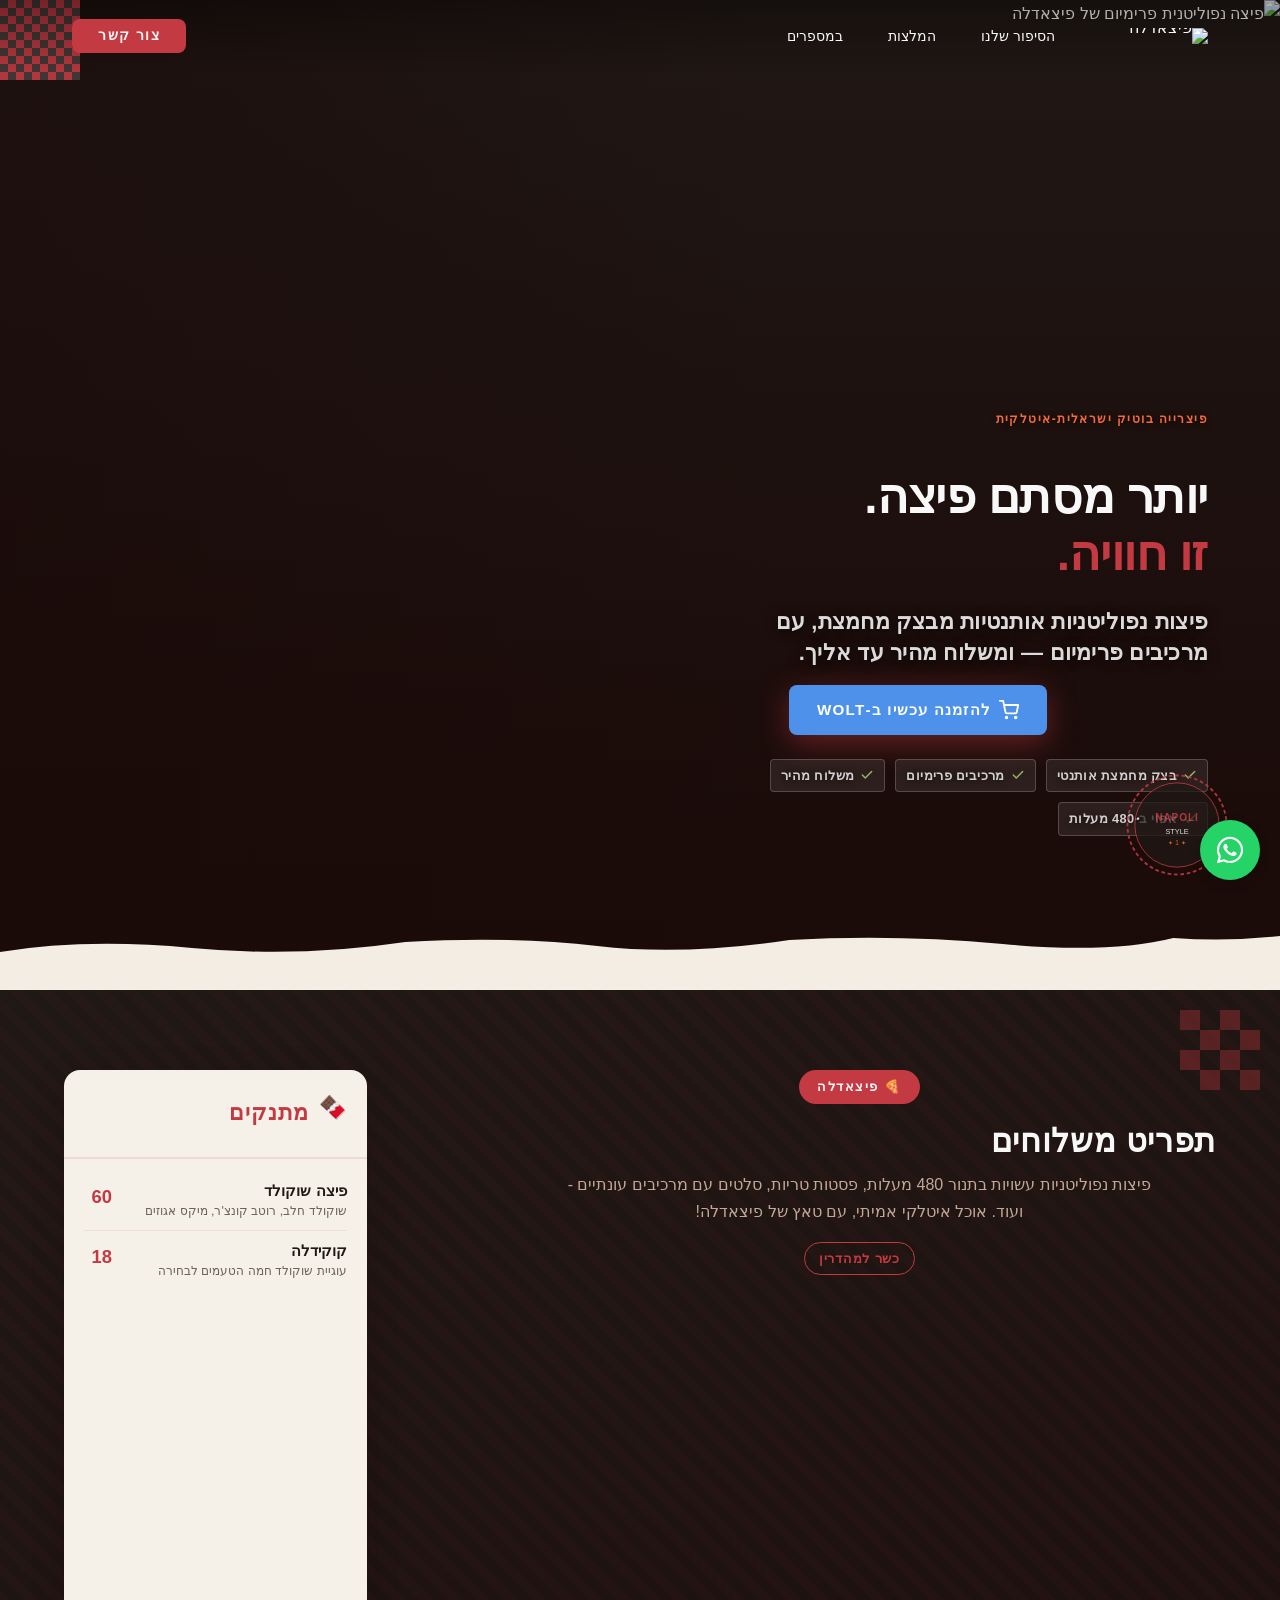
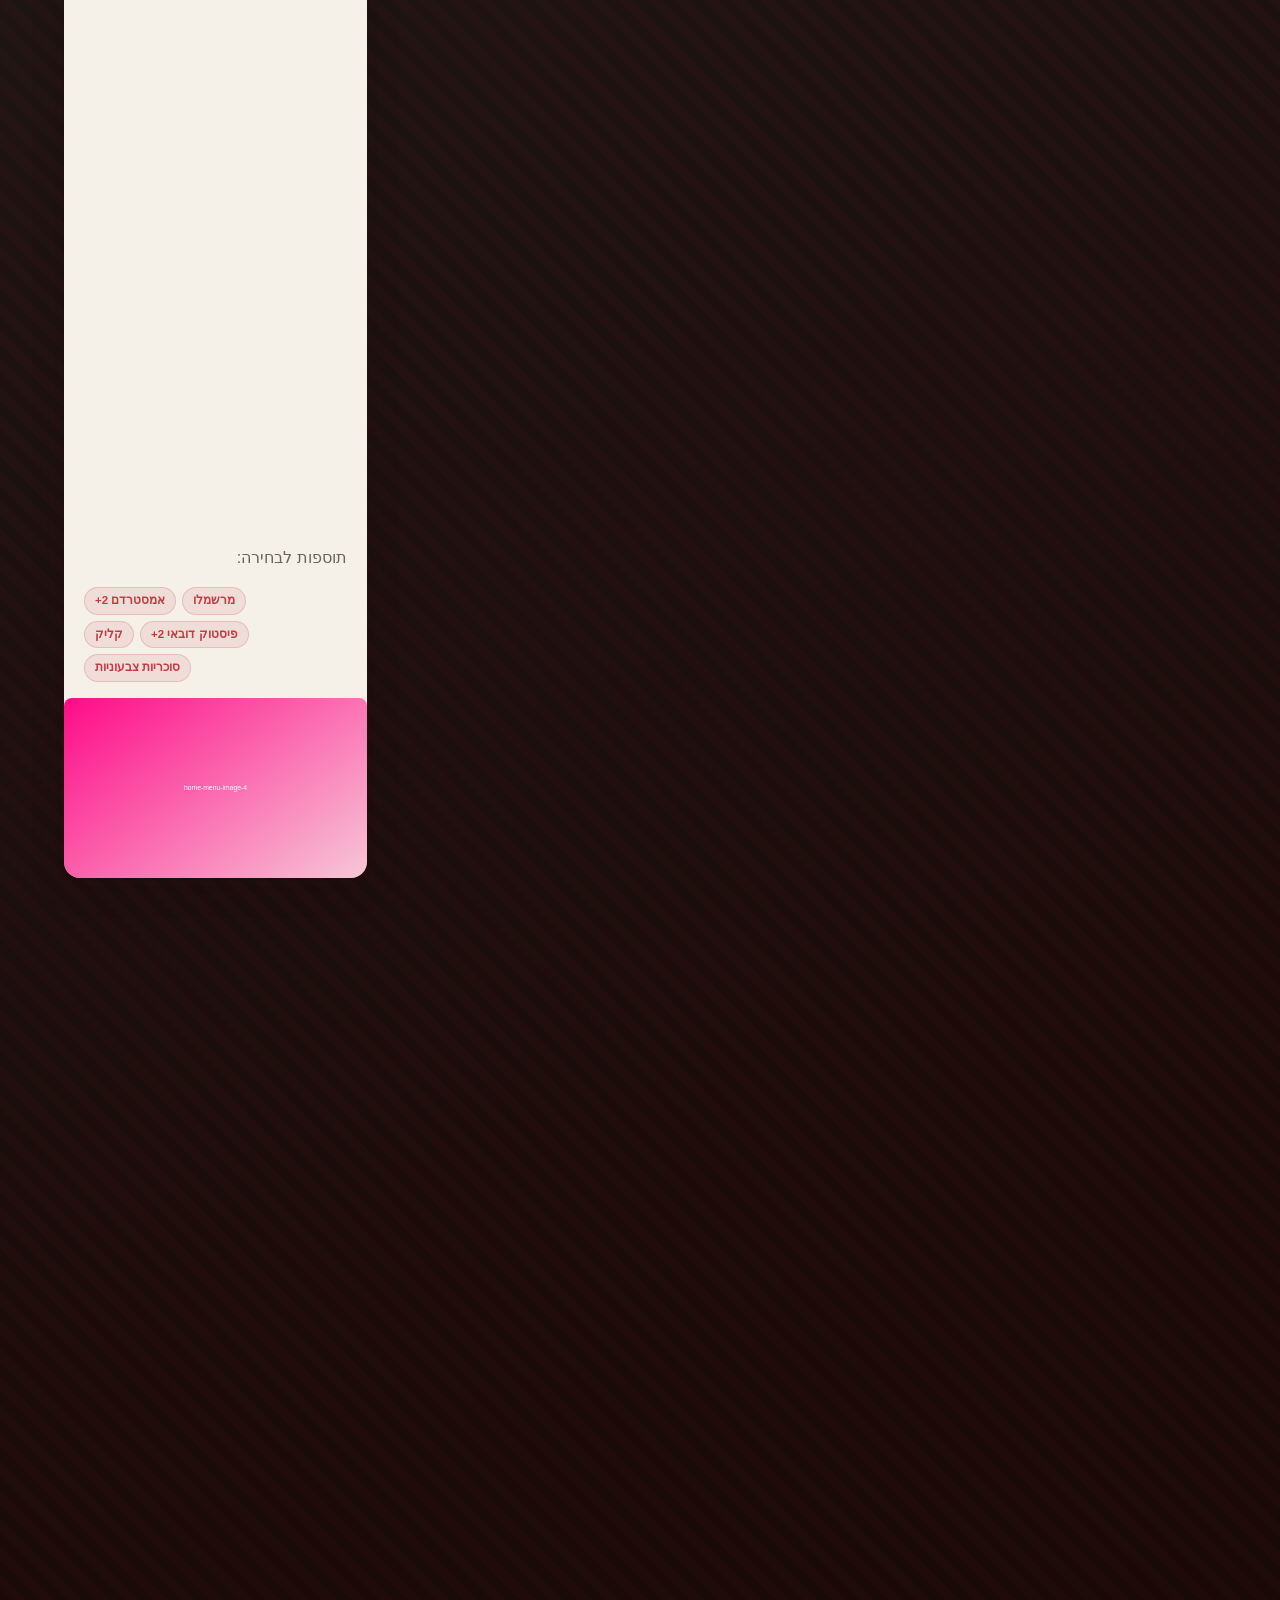
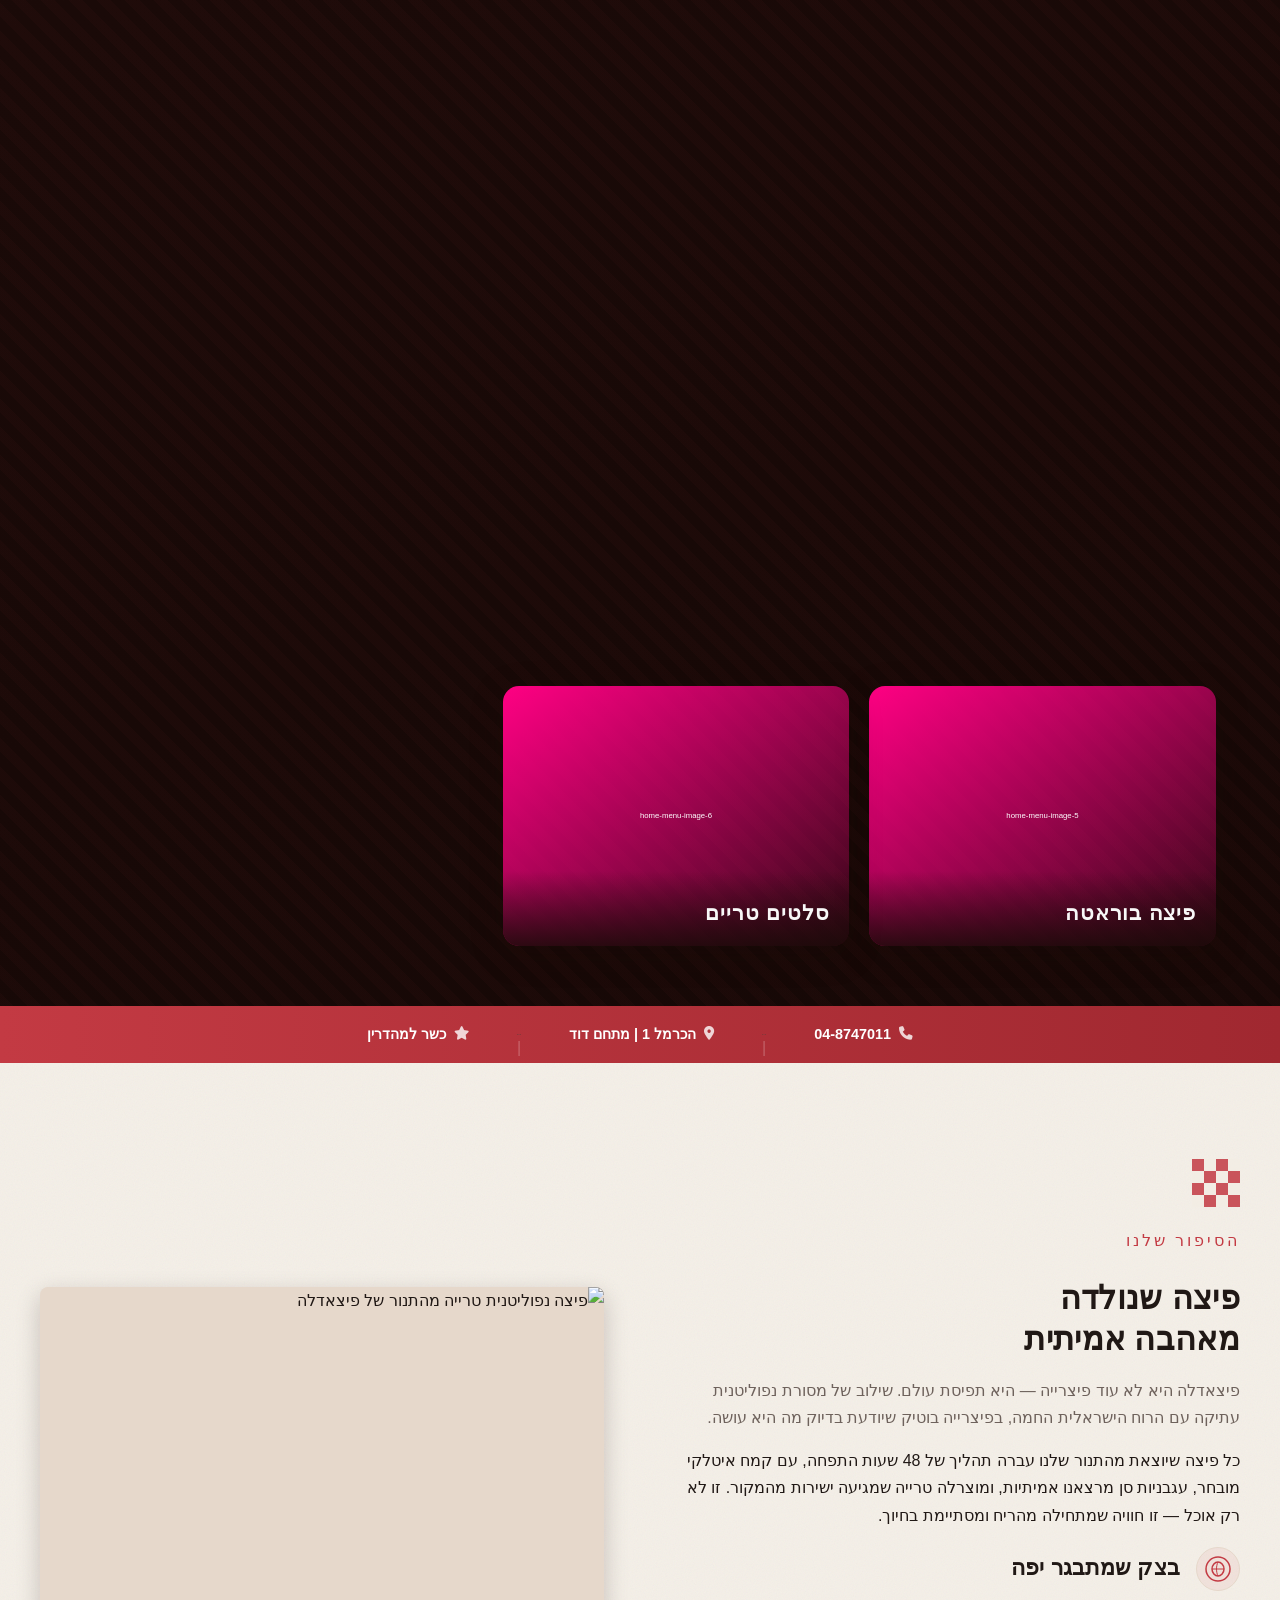
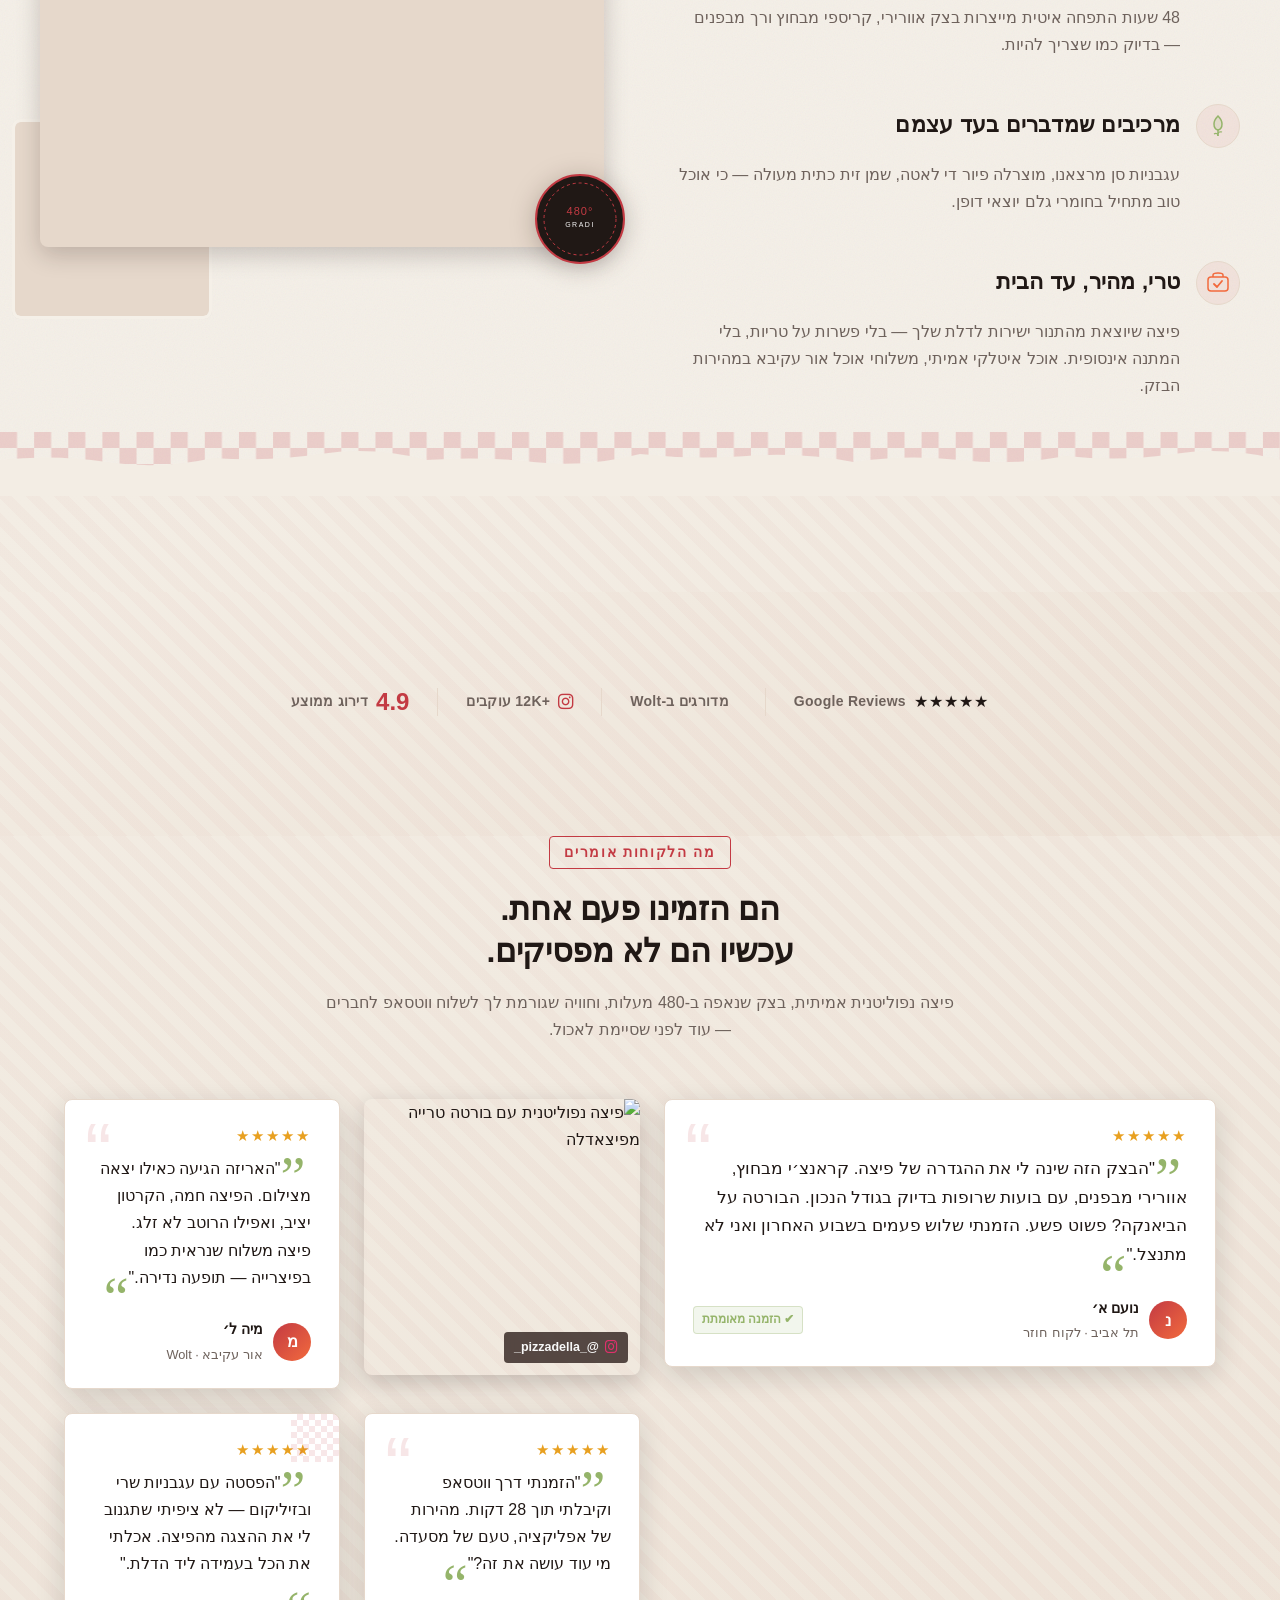
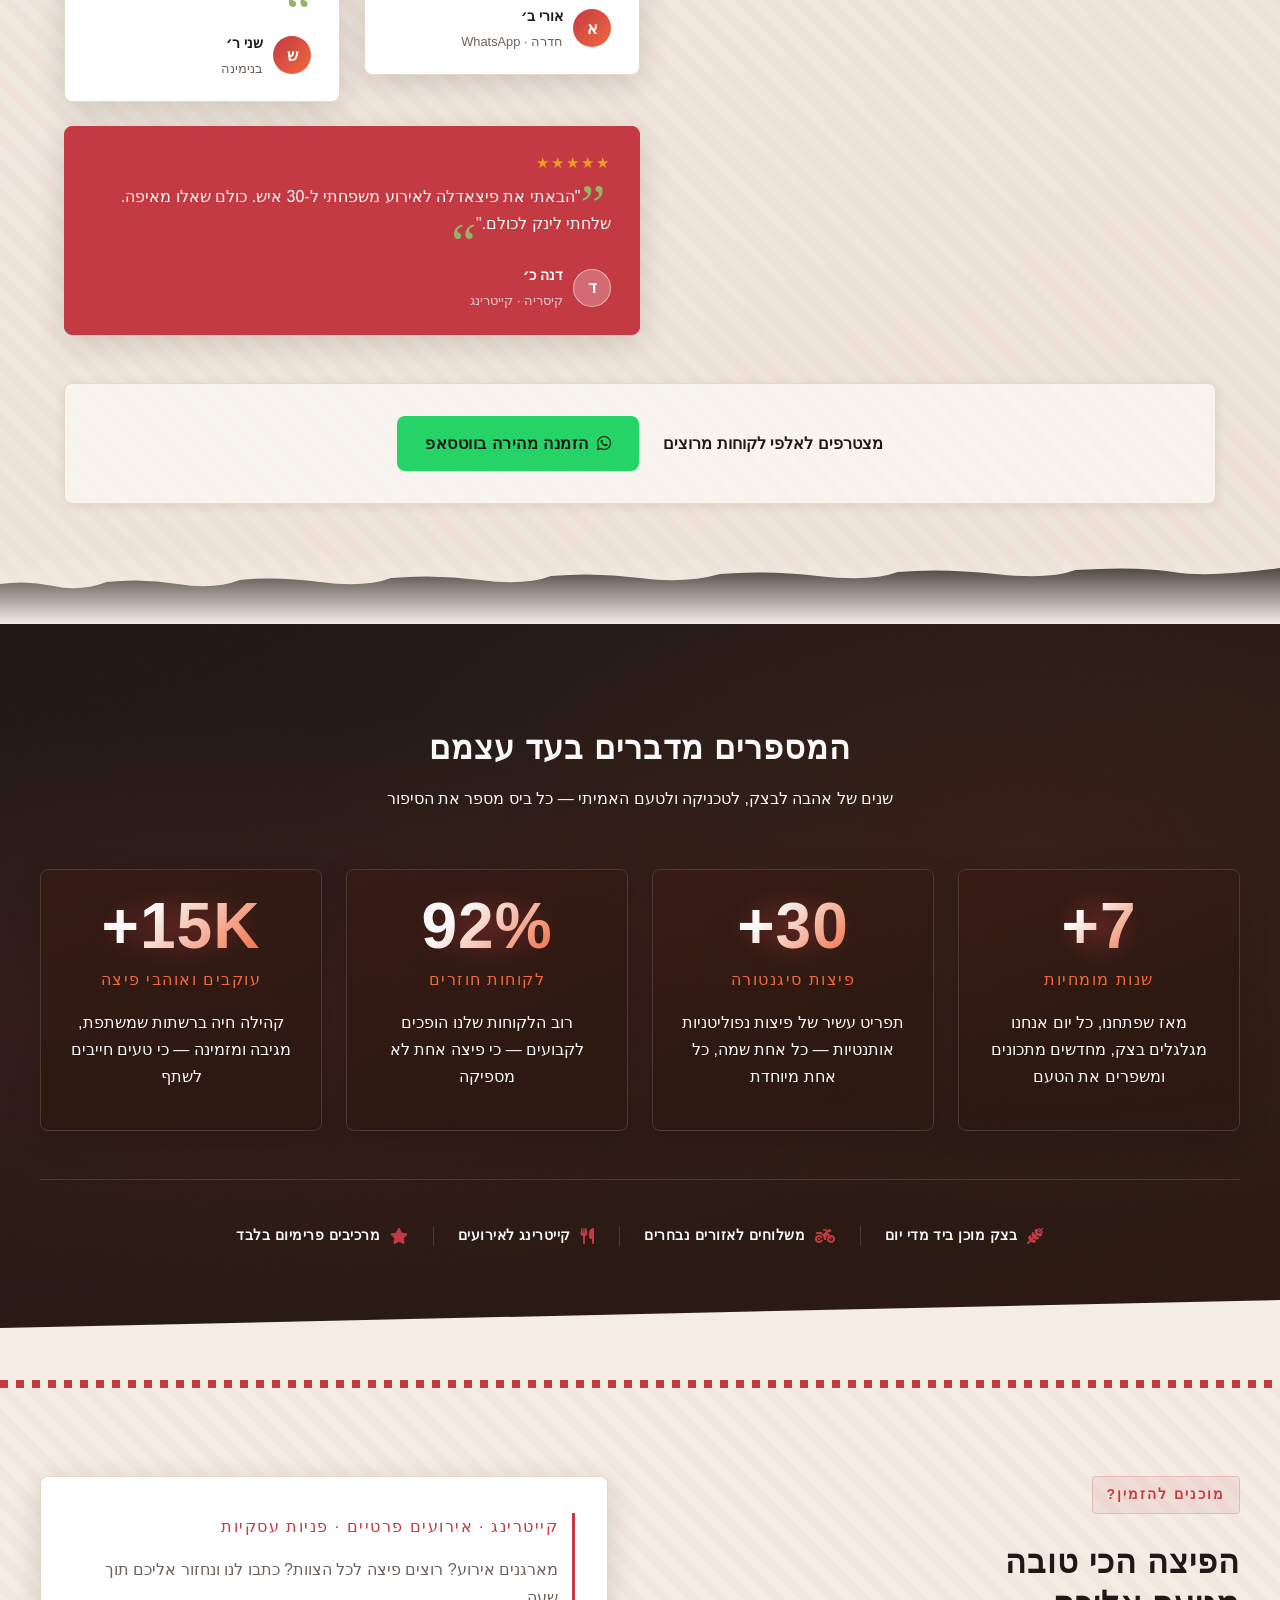
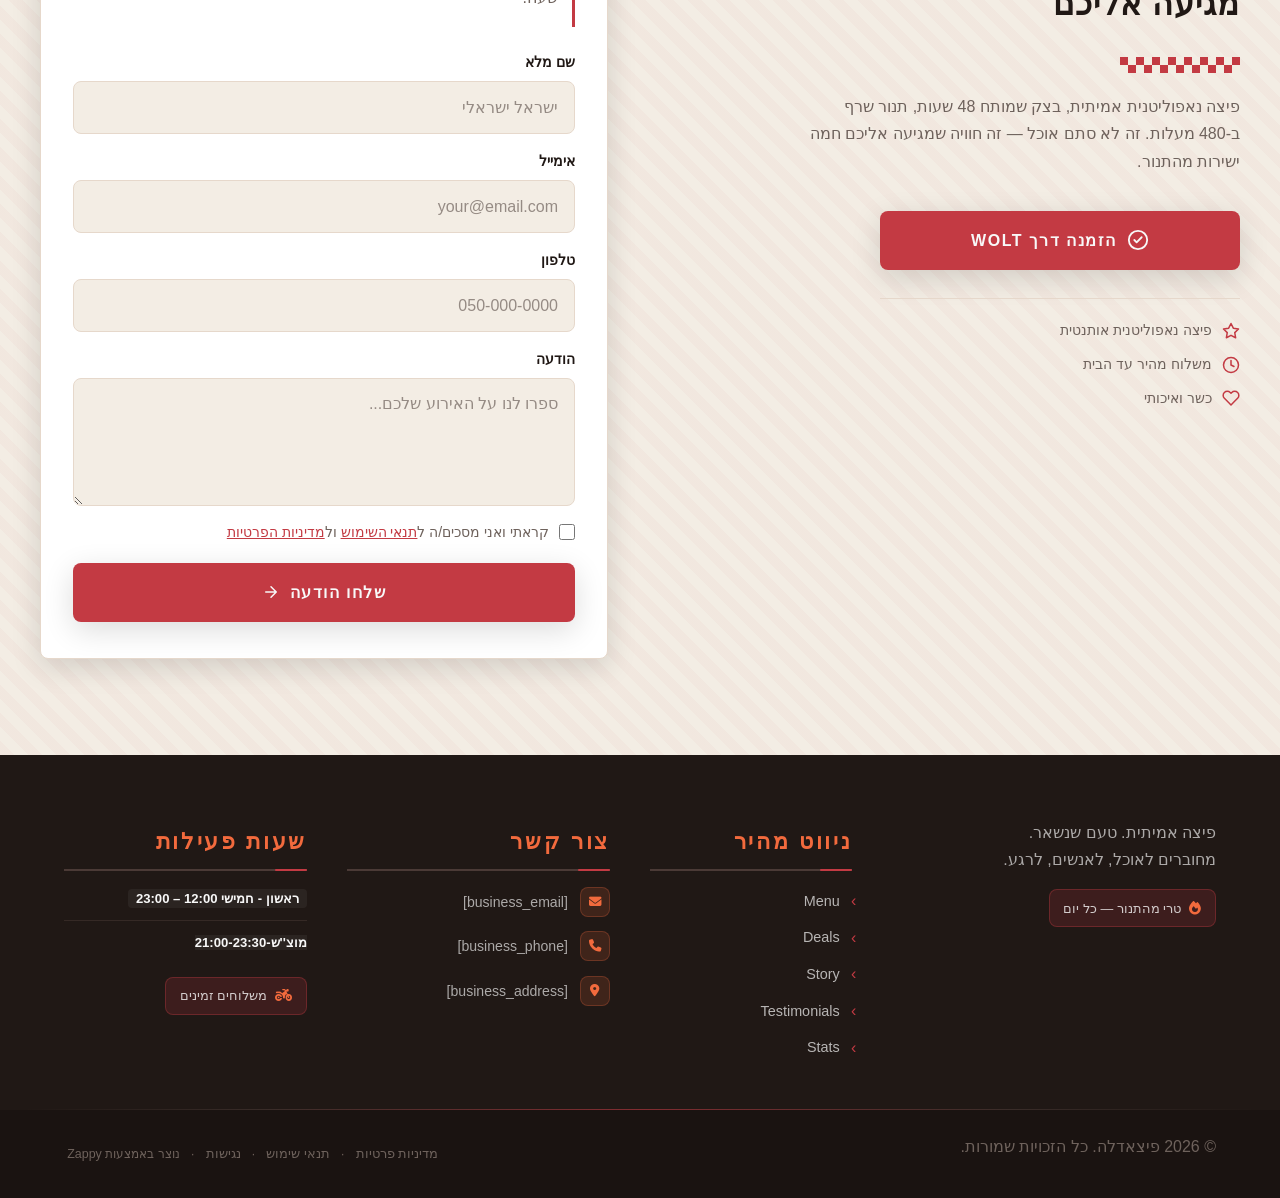
==== commit 46d94bec: "Incremental sync: 1 page(s) — update_image" ====
--- a/index.html
+++ b/index.html
@@ -1521,7 +1521,7 @@
   <!-- Bottom Divider -->
   <div class="index-hero-divider-wrapper">
     <svg data-no-icon-edit="true" aria-hidden="true" viewBox="0 0 1200 90" preserveAspectRatio="none" xmlns="http://www.w3.org/2000/svg">
-      <path d="M0,90 L0,52 Q80,38 180,48 T380,42 Q480,36 560,46 T740,40 Q840,34 940,44 T1100,38 Q1150,42 1200,36 L1200,90 Z" fill="#1A0A08"></path>
+      <path d="M0,90 L0,52 Q80,38 180,48 T380,42 Q480,36 560,46 T740,40 Q840,34 940,44 T1100,38 Q1150,42 1200,36 L1200,90 Z" fill="var(--bg-light)"></path>
     </svg>
   </div>
 </section>
@@ -1561,65 +1561,65 @@
     </div>
 
     <!-- Menu Grid -->
-    <div class="menu-grid">
+    <div class="menu-grid" data-zappy-grid-align="start">
 
       <!-- מהתנור -->
-      <div class="menu-card card-oven">
+      <div class="menu-card card-oven" data-grid-item-index="0">
         <div class="menu-card-header">
-          <span class="category-icon">🔥</span>
-          <h3 class="category-title">מהתנור</h3>
+          <p class="zappy-editable"><span class="category-icon" style="color: rgb(32, 24, 21) !important;">🔥</span>
+          </p><h3 class="category-title">מהתנור</h3>
         </div>
         <ul class="menu-items-list">
-          <li class="menu-item">
+          <li class="menu-item" style="color: rgb(32, 24, 21) !important;">
             <div class="item-info">
               <span class="item-name">פיצאדלה קלאסית</span>
               <span class="item-desc">פיצה מרגריטה מבוצעת יד</span>
             </div>
             <span class="item-price">45</span>
           </li>
-          <li class="menu-item">
+          <li class="menu-item" style="color: rgb(32, 24, 21) !important;">
             <div class="item-info">
               <span class="item-name">פיצה קפרזה</span>
               <span class="item-desc">מוצרלה, עגבניות, בצל, טונה, בלסאמי</span>
             </div>
             <span class="item-price">60</span>
           </li>
-          <li class="menu-item">
+          <li class="menu-item" style="color: rgb(32, 24, 21) !important;">
             <div class="item-info">
               <span class="item-name">פיצה ביאנקה</span>
               <span class="item-desc">רוטב שמנת, פטריות, זיתים, מוצרלה</span>
             </div>
             <span class="item-price">60</span>
           </li>
-          <li class="menu-item">
+          <li class="menu-item" style="color: rgb(32, 24, 21) !important;">
             <div class="item-info">
               <span class="item-name">פיצה בוראטה</span>
               <span class="item-desc">עגבניות שרי, בצלצלים, בוראטה, בלסאמי</span>
             </div>
             <span class="item-price">70</span>
           </li>
-          <li class="menu-item">
+          <li class="menu-item" style="color: rgb(32, 24, 21) !important;">
             <div class="item-info">
               <span class="item-name">פיצה מטבעות עיזים ודבש</span>
               <span class="item-desc">עגבניות שרי, רוקט, גבס</span>
             </div>
             <span class="item-price">70</span>
           </li>
-          <li class="menu-item">
+          <li class="menu-item" style="color: rgb(32, 24, 21) !important;">
             <div class="item-info">
               <span class="item-name">ה-פוקאצ'ה</span>
               <span class="item-desc">פסטו, מוצרלה, עגבניות שרי, רוקט, בלסאמי</span>
             </div>
             <span class="item-price">32</span>
           </li>
-          <li class="menu-item">
+          <li class="menu-item" style="color: rgb(32, 24, 21) !important;">
             <div class="item-info">
               <span class="item-name">לחם שום</span>
               <span class="item-desc">תוספת אבקה ₪</span>
             </div>
             <span class="item-price">30</span>
           </li>
-          <li class="menu-item">
+          <li class="menu-item" style="color: rgb(32, 24, 21) !important;">
             <div class="item-info">
               <span class="item-name">לחם שום פסטו</span>
               <span class="item-desc">תוספת אבקה ₪</span>
@@ -1628,16 +1628,16 @@
           </li>
         </ul>
         <div class="menu-card-image">
-          <img data-placeholder="home-menu-image-1" data-context="Authentic Neapolitan pizza fresh out of a wood-fired oven at 480 degrees, with golden charred crust, melted mozzarella, and fresh basil on a marble surface, warm Italian restaurant lighting, overhead shot" width="400" height="220" src="" alt="פיצה נפוליטנית מהתנור" style="object-fit: cover; object-position: center;">
+          <div data-zappy-zoom-wrapper="true" data-element-id="img-1779127685081-k2l7xjcnq" data-element-type="image" data-zappy-zoom-wrapper-width="375px" data-zappy-zoom-wrapper-height="180px" data-zappy-zoom-wrapper-width-mode="px" data-zappy-zoom-wrapper-align="center" style="position: relative !important; overflow: hidden !important; width: 375px !important; max-width: 100% !important; margin-left: auto !important; margin-right: auto !important; height: 180px !important; display: block !important; padding-bottom: 0px !important;" data-zappy-zoom-clip="true" data-zappy-wrapper-margins-applied="true" data-zappy-card-slot-fill="1"><img data-placeholder="home-menu-image-1" data-context="Authentic Neapolitan pizza fresh out of a wood-fired oven at 480 degrees, with golden charred crust, melted mozzarella, and fresh basil on a marble surface, warm Italian restaurant lighting, overhead shot" width="400" height="220" src="/assets/image-1779127748681-caxyc0.webp?v=1779127751237" alt="פיצה נפוליטנית מהתנור" data-zappy-editable-image="true" style="object-fit: cover; min-width: 200px; min-height: 150px; cursor: pointer; border-radius: 8px; display: block; object-position: 50% 33% !important; margin: 0px !important; left: -2% !important; top: -31.1796% !important; width: 104% !important; height: 162.359% !important; max-width: none !important; max-height: none !important;" data-element-type="image" data-element-id="img-1779127685081-k2l7xjcnq" data-zappy-zoom="1.04" data-zappy-original-width="374.6750183105469" data-zappy-original-height="180" data-zappy-object-position="50% 33%"></div>
         </div>
       </div>
 
       <!-- פיצאגרילים - DEALS CARD -->
-      <div class="menu-card card-deals">
+      <div class="menu-card card-deals" data-grid-item-index="1">
         <div class="deals-ribbon">מבצע</div>
         <div class="menu-card-header">
-          <span class="category-icon">⚡</span>
-          <h3 class="category-title">פיצאגרילים</h3>
+          <p class="zappy-editable"><span class="category-icon">⚡</span>
+          </p><h3 class="category-title">פיצאגרילים</h3>
         </div>
         <ul class="menu-items-list">
           <li class="menu-item deal-item">
@@ -1662,46 +1662,46 @@
           </li>
         </ul>
         <div class="menu-card-image">
-          <img data-placeholder="home-menu-image-2" data-context="Two Neapolitan pizzas side by side on a wooden board, one margherita with fresh basil, one with roasted vegetables, combo deal presentation, warm golden restaurant lighting, top-down food photography" width="400" height="200" src="" alt="מבצעי פיצאגרילים" style="object-fit: cover; object-position: center;">
+          <img data-placeholder="home-menu-image-2" data-context="Two Neapolitan pizzas side by side on a wooden board, one margherita with fresh basil, one with roasted vegetables, combo deal presentation, warm golden restaurant lighting, top-down food photography" width="400" height="200" src="data:image/svg+xml,%3Csvg xmlns='http://www.w3.org/2000/svg' width='800' height='600'%3E%3Cdefs%3E%3ClinearGradient id='grad' x1='0%25' y1='0%25' x2='100%25' y2='100%25'%3E%3Cstop offset='0%25' style='stop-color:%23FF0083;stop-opacity:1' /%3E%3Cstop offset='100%25' style='stop-color:%23FF008320;stop-opacity:1' /%3E%3C/linearGradient%3E%3C/defs%3E%3Crect width='100%25' height='100%25' fill='url(%23grad)'/%3E%3Ctext x='50%25' y='50%25' font-family='Arial, sans-serif' font-size='18' fill='white' text-anchor='middle' dy='.3em' font-weight='500'%3Ehome-menu-image-2%3C/text%3E%3C/svg%3E" alt="מבצעי פיצאגרילים" data-zappy-editable-image="true" style="object-fit: cover; object-position: center center; min-width: 200px; min-height: 150px; cursor: pointer; border-radius: 8px;" data-element-type="image" data-element-id="img-1779127685081-lsivq89ki">
         </div>
       </div>
 
       <!-- סלטים -->
-      <div class="menu-card card-salads">
+      <div class="menu-card card-salads" data-grid-item-index="2">
         <div class="menu-card-header">
-          <span class="category-icon">🥗</span>
-          <h3 class="category-title">סלטים</h3>
+          <p class="zappy-editable"><span class="category-icon" style="color: rgb(32, 24, 21) !important;">🥗</span>
+          </p><h3 class="category-title">סלטים</h3>
         </div>
         <ul class="menu-items-list">
-          <li class="menu-item">
+          <li class="menu-item" style="color: rgb(32, 24, 21) !important;">
             <div class="item-info">
               <span class="item-name">סלט יווני</span>
               <span class="item-desc">אלפסון, עגבניות, שרי, גאורגה, קלאטה, בולגרית, גבז, חסה בלויי אקל סום</span>
             </div>
             <span class="item-price">47</span>
           </li>
-          <li class="menu-item">
+          <li class="menu-item" style="color: rgb(32, 24, 21) !important;">
             <div class="item-info">
               <span class="item-name">סלט טונה</span>
               <span class="item-desc">אלפסון, עגבניות, שרי, חסה, ביצה קשה, טונה אטומולת, בלויי אקל סום</span>
             </div>
             <span class="item-price">47</span>
           </li>
-          <li class="menu-item">
+          <li class="menu-item" style="color: rgb(32, 24, 21) !important;">
             <div class="item-info">
               <span class="item-name">סלט קיסר</span>
               <span class="item-desc">חסה קיסר, שאליק, רוקט, ביצה קשה, גבז סטול, קרוטונים</span>
             </div>
             <span class="item-price">45</span>
           </li>
-          <li class="menu-item">
+          <li class="menu-item" style="color: rgb(32, 24, 21) !important;">
             <div class="item-info">
               <span class="item-name">סלט קינואה</span>
               <span class="item-desc">קינואה, חסה, עלועים, מאווזיות, פטרוזיליה, גבז סטול, סלרי, בלויי שניה עולאית</span>
             </div>
             <span class="item-price">48</span>
           </li>
-          <li class="menu-item">
+          <li class="menu-item" style="color: rgb(32, 24, 21) !important;">
             <div class="item-info">
               <span class="item-name">סלט קפרז'ה</span>
               <span class="item-desc">שרי, עגבניות, רוקט, בצלצלים, גבז סטול, 3 גבינה, קרמי אוצרלה, בלסאמי, אקל שום</span>
@@ -1712,34 +1712,34 @@
       </div>
 
       <!-- פסטות -->
-      <div class="menu-card card-pasta">
+      <div class="menu-card card-pasta" data-grid-item-index="3">
         <div class="menu-card-header">
-          <span class="category-icon">🍝</span>
-          <h3 class="category-title">פסטות</h3>
+          <p class="zappy-editable"><span class="category-icon" style="color: rgb(32, 24, 21) !important;">🍝</span>
+          </p><h3 class="category-title">פסטות</h3>
         </div>
         <p class="category-note">פסטה 100% טרייה</p>
         <p class="category-note">רטבים:</p>
         <p class="category-note-sm">שמנת פטריות, שמנת, רוזה, עגבניות, שמנת פסטו</p>
         <ul class="menu-items-list">
-          <li class="menu-item">
+          <li class="menu-item" style="color: rgb(32, 24, 21) !important;">
             <div class="item-info">
               <span class="item-name">פסטה פונה</span>
             </div>
             <span class="item-price">48</span>
           </li>
-          <li class="menu-item">
+          <li class="menu-item" style="color: rgb(32, 24, 21) !important;">
             <div class="item-info">
               <span class="item-name">פסטה פטוצ'יני</span>
             </div>
             <span class="item-price">48</span>
           </li>
-          <li class="menu-item">
+          <li class="menu-item" style="color: rgb(32, 24, 21) !important;">
             <div class="item-info">
               <span class="item-name">רביולי 4 גבינות</span>
             </div>
             <span class="item-price">52</span>
           </li>
-          <li class="menu-item">
+          <li class="menu-item" style="color: rgb(32, 24, 21) !important;">
             <div class="item-info">
               <span class="item-name">רביולי בסטה</span>
             </div>
@@ -1748,38 +1748,38 @@
         </ul>
         <p class="category-note-addon">תוספת מוצרלה ₪</p>
         <div class="menu-card-image">
-          <img data-placeholder="home-menu-image-3" data-context="Fresh handmade Italian pasta in a creamy mushroom sauce, garnished with fresh herbs and parmesan, served in a rustic ceramic bowl, warm restaurant lighting, close-up food photography" width="400" height="200" src="" alt="פסטה טרייה" style="object-fit: cover; object-position: center;">
+          <img data-placeholder="home-menu-image-3" data-context="Fresh handmade Italian pasta in a creamy mushroom sauce, garnished with fresh herbs and parmesan, served in a rustic ceramic bowl, warm restaurant lighting, close-up food photography" width="400" height="200" src="data:image/svg+xml,%3Csvg xmlns='http://www.w3.org/2000/svg' width='800' height='600'%3E%3Cdefs%3E%3ClinearGradient id='grad' x1='0%25' y1='0%25' x2='100%25' y2='100%25'%3E%3Cstop offset='0%25' style='stop-color:%23FF0083;stop-opacity:1' /%3E%3Cstop offset='100%25' style='stop-color:%23FF008320;stop-opacity:1' /%3E%3C/linearGradient%3E%3C/defs%3E%3Crect width='100%25' height='100%25' fill='url(%23grad)'/%3E%3Ctext x='50%25' y='50%25' font-family='Arial, sans-serif' font-size='18' fill='white' text-anchor='middle' dy='.3em' font-weight='500'%3Ehome-menu-image-3%3C/text%3E%3C/svg%3E" alt="פסטה טרייה" data-zappy-editable-image="true" style="object-fit: cover; object-position: center center; min-width: 200px; min-height: 150px; cursor: pointer; border-radius: 8px;" data-element-type="image" data-element-id="img-1779127685081-su7wkb3ln">
         </div>
       </div>
 
       <!-- שתייה -->
-      <div class="menu-card card-drinks">
+      <div class="menu-card card-drinks" data-grid-item-index="4">
         <div class="menu-card-header">
-          <span class="category-icon">🥤</span>
-          <h3 class="category-title">שתייה</h3>
+          <p class="zappy-editable"><span class="category-icon" style="color: rgb(32, 24, 21) !important;">🥤</span>
+          </p><h3 class="category-title">שתייה</h3>
         </div>
         <ul class="menu-items-list">
-          <li class="menu-item">
+          <li class="menu-item" style="color: rgb(32, 24, 21) !important;">
             <div class="item-info"><span class="item-name">מים / סודה</span></div>
             <span class="item-price">10</span>
           </li>
-          <li class="menu-item">
+          <li class="menu-item" style="color: rgb(32, 24, 21) !important;">
             <div class="item-info"><span class="item-name">פחית</span></div>
             <span class="item-price">10</span>
           </li>
-          <li class="menu-item">
+          <li class="menu-item" style="color: rgb(32, 24, 21) !important;">
             <div class="item-info"><span class="item-name">מים בטעמים</span></div>
             <span class="item-price">13</span>
           </li>
-          <li class="menu-item">
+          <li class="menu-item" style="color: rgb(32, 24, 21) !important;">
             <div class="item-info"><span class="item-name">פיוזטי</span></div>
             <span class="item-price">13</span>
           </li>
-          <li class="menu-item">
+          <li class="menu-item" style="color: rgb(32, 24, 21) !important;">
             <div class="item-info"><span class="item-name">שתייה גדולה</span></div>
             <span class="item-price">14</span>
           </li>
-          <li class="menu-item">
+          <li class="menu-item" style="color: rgb(32, 24, 21) !important;">
             <div class="item-info"><span class="item-name">טרופית</span></div>
             <span class="item-price">3</span>
           </li>
@@ -1787,20 +1787,20 @@
       </div>
 
       <!-- מתנקים -->
-      <div class="menu-card card-desserts">
+      <div class="menu-card card-desserts" data-grid-item-index="5">
         <div class="menu-card-header">
-          <span class="category-icon">🍫</span>
-          <h3 class="category-title">מתנקים</h3>
+          <p class="zappy-editable"><span class="category-icon" style="color: rgb(32, 24, 21) !important;">🍫</span>
+          </p><h3 class="category-title">מתנקים</h3>
         </div>
         <ul class="menu-items-list">
-          <li class="menu-item">
+          <li class="menu-item" style="color: rgb(32, 24, 21) !important;">
             <div class="item-info">
               <span class="item-name">פיצה שוקולד</span>
               <span class="item-desc">שוקולד חלב, רוטב קונצ'ר, מיקס אגוזים</span>
             </div>
             <span class="item-price">60</span>
           </li>
-          <li class="menu-item">
+          <li class="menu-item" style="color: rgb(32, 24, 21) !important;">
             <div class="item-info">
               <span class="item-name">קוקידלה</span>
               <span class="item-desc">עוגיית שוקולד חמה הטעמים לבחירה</span>
@@ -1819,15 +1819,15 @@
           </div>
         </div>
         <div class="menu-card-image">
-          <img data-placeholder="home-menu-image-4" data-context="Chocolate pizza dessert with Nutella, mixed nuts, and colorful marshmallows on a wooden pizza board, indulgent dessert photography, warm moody lighting, close-up overhead shot" width="400" height="200" src="" alt="מתנקים - פיצה שוקולד" style="object-fit: cover; object-position: center;">
+          <img data-placeholder="home-menu-image-4" data-context="Chocolate pizza dessert with Nutella, mixed nuts, and colorful marshmallows on a wooden pizza board, indulgent dessert photography, warm moody lighting, close-up overhead shot" width="400" height="200" src="data:image/svg+xml,%3Csvg xmlns='http://www.w3.org/2000/svg' width='800' height='600'%3E%3Cdefs%3E%3ClinearGradient id='grad' x1='0%25' y1='0%25' x2='100%25' y2='100%25'%3E%3Cstop offset='0%25' style='stop-color:%23FF0083;stop-opacity:1' /%3E%3Cstop offset='100%25' style='stop-color:%23FF008320;stop-opacity:1' /%3E%3C/linearGradient%3E%3C/defs%3E%3Crect width='100%25' height='100%25' fill='url(%23grad)'/%3E%3Ctext x='50%25' y='50%25' font-family='Arial, sans-serif' font-size='18' fill='white' text-anchor='middle' dy='.3em' font-weight='500'%3Ehome-menu-image-4%3C/text%3E%3C/svg%3E" alt="מתנקים - פיצה שוקולד" data-zappy-editable-image="true" style="object-fit: cover; object-position: center center; min-width: 200px; min-height: 150px; cursor: pointer; border-radius: 8px;" data-element-type="image" data-element-id="img-1779127685081-kyan3kvdy">
         </div>
       </div>
 
       <!-- תוספות -->
-      <div class="menu-card card-extras">
+      <div class="menu-card card-extras" data-grid-item-index="6">
         <div class="menu-card-header">
-          <span class="category-icon">➕</span>
-          <h3 class="category-title">תוספות</h3>
+          <p class="zappy-editable"><span class="category-icon" style="color: rgb(32, 24, 21) !important;">➕</span>
+          </p><h3 class="category-title">תוספות</h3>
         </div>
         <p class="extras-desc">זיתים ירוקים, זיתי קלמטה, בולגרית, תירס, בולגרית, עגבניות, בצל, טונה, פטריות טריות, פלפל חריף</p>
         <div class="extras-pricing">
@@ -1855,11 +1855,11 @@
     <!-- Food photography row -->
     <div class="menu-photo-strip">
       <div class="photo-strip-item">
-        <img data-placeholder="home-menu-image-5" data-context="Neapolitan pizza with burrata cheese, cherry tomatoes, fresh basil and balsamic glaze drizzle, shot from above on dark slate surface, Italian restaurant premium food photography" width="600" height="400" src="" alt="פיצה בוראטה" style="object-fit: cover; object-position: center;">
+        <img data-placeholder="home-menu-image-5" data-context="Neapolitan pizza with burrata cheese, cherry tomatoes, fresh basil and balsamic glaze drizzle, shot from above on dark slate surface, Italian restaurant premium food photography" width="600" height="400" src="data:image/svg+xml,%3Csvg xmlns='http://www.w3.org/2000/svg' width='800' height='600'%3E%3Cdefs%3E%3ClinearGradient id='grad' x1='0%25' y1='0%25' x2='100%25' y2='100%25'%3E%3Cstop offset='0%25' style='stop-color:%23FF0083;stop-opacity:1' /%3E%3Cstop offset='100%25' style='stop-color:%23FF008320;stop-opacity:1' /%3E%3C/linearGradient%3E%3C/defs%3E%3Crect width='100%25' height='100%25' fill='url(%23grad)'/%3E%3Ctext x='50%25' y='50%25' font-family='Arial, sans-serif' font-size='18' fill='white' text-anchor='middle' dy='.3em' font-weight='500'%3Ehome-menu-image-5%3C/text%3E%3C/svg%3E" alt="פיצה בוראטה" data-zappy-editable-image="true" style="object-fit: cover; object-position: center center; min-width: 200px; min-height: 150px; cursor: pointer; border-radius: 8px;" data-element-type="image" data-element-id="img-1779127685081-ufe5dniob">
         <div class="photo-strip-label">פיצה בוראטה</div>
       </div>
       <div class="photo-strip-item">
-        <img data-placeholder="home-menu-image-6" data-context="Fresh Italian salad with quinoa, greens, cherry tomatoes, and white cheese in a ceramic bowl, vibrant colors, natural food photography, modern Israeli-Italian restaurant setting" width="600" height="400" src="" alt="סלטים טריים" style="object-fit: cover; object-position: center;">
+        <img data-placeholder="home-menu-image-6" data-context="Fresh Italian salad with quinoa, greens, cherry tomatoes, and white cheese in a ceramic bowl, vibrant colors, natural food photography, modern Israeli-Italian restaurant setting" width="600" height="400" src="data:image/svg+xml,%3Csvg xmlns='http://www.w3.org/2000/svg' width='800' height='600'%3E%3Cdefs%3E%3ClinearGradient id='grad' x1='0%25' y1='0%25' x2='100%25' y2='100%25'%3E%3Cstop offset='0%25' style='stop-color:%23FF0083;stop-opacity:1' /%3E%3Cstop offset='100%25' style='stop-color:%23FF008320;stop-opacity:1' /%3E%3C/linearGradient%3E%3C/defs%3E%3Crect width='100%25' height='100%25' fill='url(%23grad)'/%3E%3Ctext x='50%25' y='50%25' font-family='Arial, sans-serif' font-size='18' fill='white' text-anchor='middle' dy='.3em' font-weight='500'%3Ehome-menu-image-6%3C/text%3E%3C/svg%3E" alt="סלטים טריים" data-zappy-editable-image="true" style="object-fit: cover; object-position: center center; min-width: 200px; min-height: 150px; cursor: pointer; border-radius: 8px;" data-element-type="image" data-element-id="img-1779127685081-xrvfax1wx">
         <div class="photo-strip-label">סלטים טריים</div>
       </div>
     </div>
@@ -1870,7 +1870,7 @@
   <div class="menu-footer-bar">
     <div class="menu-footer-inner">
       <div class="footer-info-item">
-        <i class="fas fa-phone" aria-hidden="true"></i>
+        <i class="fas fa-phone" aria-hidden="true" data-element-type="icon" data-element-id="icon-1779127685079-wr95eh0i7" data-icon-type="fontawesome"></i>
         <span>04-8747011</span>
       </div>
       <div class="footer-divider" aria-hidden="true">|</div>
@@ -1880,7 +1880,7 @@
       </div>
       <div class="footer-divider" aria-hidden="true">|</div>
       <div class="footer-info-item">
-        <i class="fas fa-star" aria-hidden="true"></i>
+        <i class="fas fa-star" aria-hidden="true" data-element-type="icon" data-element-id="icon-1779127685079-kg5tlgrcp" data-icon-type="fontawesome"></i>
         <span>כשר למהדרין</span>
       </div>
     </div>
@@ -2412,12 +2412,12 @@
       <!-- Column 4: Hours -->
       <div class="footer-col footer-hours">
         <h3 class="footer-heading">שעות פעילות</h3>
-        <ul class="hours-list" ><li style="justify-content: flex-start; width: 100%; margin-left: 0px; margin-right: 0px; text-align: right;"><a href="/" style="outline: none;"><span class="time">
+        <ul class="hours-list" style=""><li style="justify-content: flex-start; width: 100%; margin-left: 0px; margin-right: 0px; text-align: right;"><a href="/" style="outline: none;"><span class="time">
 
 ראשון - חמישי
 
-12:00 – 23:00</span></a></li><li><a href="/" ><span style="font-size: 13.12px; background-color: rgba(255, 255, 255, 0.05);"><b>מוצ''ש-21:00-23:30</b></span></a></li></ul>
-        <div class="footer-badge hours-badge" >
+12:00 – 23:00</span></a></li><li><a href="/" style=""><span style="font-size: 13.12px; background-color: rgba(255, 255, 255, 0.05);"><b>מוצ''ש-21:00-23:30</b></span></a></li></ul>
+        <div class="footer-badge hours-badge" style="">
           <span class="badge-icon"><i class="fas fa-motorcycle" data-element-type="icon" data-element-id="icon-1779126196882-bt029hi25" data-icon-type="fontawesome" style="cursor: pointer;"></i></span>
           <span>משלוחים זמינים</span>
         </div>
@@ -2558,5 +2558,147 @@
       if(!hasDH){window.removeEventListener('scroll',onS);window.removeEventListener('resize',onS);applyScrolled();window._zappyNavNoDarkHero=true;}
     })();
     </script>
+
+    <script>
+    (function(){
+      var _applied=false;
+      function _isHeroBg(w){var img=w.querySelector('img');if(img&&(img.getAttribute('data-hero-bg')==='true'||img.getAttribute('data-hero-background')==='true'))return true;var p=(w.style.position||'').replace(/\s*!important\s*/g,'').trim();var ww=(w.style.width||'').replace(/\s*!important\s*/g,'').trim();var hh=(w.style.height||'').replace(/\s*!important\s*/g,'').trim();return p==='absolute'&&ww==='100%'&&hh==='100%';}
+      function fixDesktopWrappers(){
+        // No-op: desktop wrapper restoration is handled by ZAPPY_PUBLISHED_ZOOM_WRAPPER_RUNTIME
+        // in script.js (restoreWrapperDimensions). The old inflation logic here was expanding
+        // small wrappers (e.g. 139px logo wrappers) to their parent width, conflicting with
+        // the correct stored dimensions.
+      }
+      function _parsePos(s){var x=50,y=50;try{var m=(s||'').match(/(-?d+(?:.d+)?)%s+(-?d+(?:.d+)?)%/);if(m){x=parseFloat(m[1]);y=parseFloat(m[2]);}}catch(e){}if(!isFinite(x))x=50;if(!isFinite(y))y=50;return{x:Math.max(0,Math.min(100,x)),y:Math.max(0,Math.min(100,y))};}
+      function _coverPct(iA,cA){if(!isFinite(iA)||iA<=0||!isFinite(cA)||cA<=0)return{w:100,h:100};if(iA>=cA)return{w:(iA/cA)*100,h:100};return{w:100,h:(cA/iA)*100};}
+      function applyMobile(){
+        if(_applied)return;_applied=true;
+        document.querySelectorAll('[data-zappy-zoom-wrapper="true"]').forEach(function(w){
+          if(_isHeroBg(w))return;
+          var cw=w.style.getPropertyValue('width');
+          var _sW=parseFloat(w.getAttribute('data-zappy-zoom-wrapper-width'))||0;
+          var _sH=parseFloat(w.getAttribute('data-zappy-zoom-wrapper-height'))||0;
+          if(!cw&&!(_sW>0&&_sH>0))return;
+          if(!w._zappyDesktop)w._zappyDesktop={wStyle:w.getAttribute('style')};
+          var img=w.querySelector('img');
+          if(!img)return;
+          if(!img._zappyDesktop)img._zappyDesktop={src:img.getAttribute('src'),style:img.getAttribute('style')};
+          var mobileZoomStr=img.getAttribute('data-zappy-mobile-zoom');
+          var mobileZoom=parseFloat(mobileZoomStr);
+          var mobileSrc=img.getAttribute('data-zappy-mobile-src');
+          var mobilePos=img.getAttribute('data-zappy-mobile-object-position');
+          var parentOvf=w.parentElement?((w.parentElement.style.overflow||'')+(window.getComputedStyle(w.parentElement).overflow||'')).trim():'';
+          var inConstrainedParent=parentOvf.indexOf('hidden')!==-1||parentOvf.indexOf('clip')!==-1;
+          if(inConstrainedParent){
+            w.style.setProperty('max-width','100%','important');
+          }else{
+            w.style.setProperty('width','100%','important');
+            w.style.setProperty('max-width','100%','important');
+          }
+          if(mobileSrc)img.src=mobileSrc;
+          function _applyZoomCrop(_img,_w,_ePos,_eZoom){
+            var rect=_w.getBoundingClientRect();
+            if(!rect||!rect.width||!rect.height)return;
+            var nW=_img.naturalWidth||0,nH=_img.naturalHeight||0;
+            if(!(nW>0&&nH>0))return;
+            var iA=nW/nH,cA=rect.width/rect.height;
+            var cv=_coverPct(iA,cA);
+            var wP=100,hP=100;
+            if(_eZoom>=1){wP=cv.w*_eZoom;hP=cv.h*_eZoom;}
+            else{var t2=(_eZoom-0.5)/0.5;if(!isFinite(t2))t2=0;t2=Math.max(0,Math.min(1,t2));wP=100+t2*(cv.w-100);hP=100+t2*(cv.h-100);}
+            var p2=_parsePos(_ePos);
+            var lP=(100-wP)*(p2.x/100);
+            var tP=(100-hP)*(p2.y/100);
+            _img.style.setProperty('position','absolute','important');
+            _img.style.setProperty('left',lP+'%','important');
+            _img.style.setProperty('top',tP+'%','important');
+            _img.style.setProperty('width',wP+'%','important');
+            _img.style.setProperty('height',hP+'%','important');
+            _img.style.setProperty('max-width','none','important');
+            _img.style.setProperty('max-height','none','important');
+            _img.style.setProperty('display','block','important');
+            _img.style.setProperty('object-fit',_eZoom<1?'fill':'cover','important');
+            _img.style.setProperty('transform','none','important');
+            _img.style.setProperty('margin','0','important');
+          }
+          if(_sW>0&&_sH>0){
+            var effZoom=(isFinite(mobileZoom)&&mobileZoom>0)?mobileZoom:(parseFloat(img.getAttribute('data-zappy-zoom'))||1);
+            var effPos=mobilePos||img.getAttribute('data-zappy-object-position')||img.style.objectPosition||'50% 50%';
+            w.style.setProperty('overflow','hidden','important');
+            w.style.setProperty('position','relative','important');
+            w.style.setProperty('width','100%','important');
+            w.style.setProperty('max-width','100%','important');
+            if(_sW>0&&_sH>0){w.style.setProperty('padding-bottom','0','important');w.style.setProperty('aspect-ratio',_sW+'/'+_sH,'important');w.style.setProperty('height','auto','important');}
+            _applyZoomCrop(img,w,effPos,effZoom);
+            if(!(img.complete&&img.naturalWidth>0)){
+              (function(_i,_w2,_p,_z){_i.addEventListener('load',function _ol(){_i.removeEventListener('load',_ol);try{_applyZoomCrop(_i,_w2,_p,_z);}catch(e){}});
+              })(img,w,effPos,effZoom);
+            }
+          }else{
+            if(!inConstrainedParent)w.style.setProperty('height','auto','important');
+            img.style.setProperty('position','relative','important');
+            img.style.setProperty('width','100%','important');
+            img.style.setProperty('height','auto','important');
+            img.style.setProperty('max-width','100%','important');
+            img.style.setProperty('max-height',inConstrainedParent?'none':'400px','important');
+            img.style.setProperty('object-fit','cover','important');
+            img.style.setProperty('left','0','important');
+            img.style.setProperty('top','0','important');
+            img.style.setProperty('transform','none','important');
+          }
+        });
+        document.querySelectorAll('img[data-zappy-mobile-src],img[data-zappy-mobile-object-position],img[data-zappy-mobile-zoom]').forEach(function(img){
+          var zw=img.closest('[data-zappy-zoom-wrapper="true"]');
+          if(zw&&!_isHeroBg(zw))return;
+          if(!img._zappyDesktop)img._zappyDesktop={src:img.getAttribute('src'),style:img.getAttribute('style')};
+          var mobileSrc=img.getAttribute('data-zappy-mobile-src');
+          var mobilePos=img.getAttribute('data-zappy-mobile-object-position');
+          var mobileZoom=parseFloat(img.getAttribute('data-zappy-mobile-zoom'));
+          if(mobileSrc)img.src=mobileSrc;
+          if(mobilePos)img.style.setProperty('object-position',mobilePos,'important');
+          if(mobileZoom>1){
+            img.style.setProperty('transform','scale('+mobileZoom+')','important');
+            img.style.setProperty('transform-origin',mobilePos||'50% 50%','important');
+            var p=img.parentElement;
+            if(p)p.style.setProperty('overflow','hidden','important');
+          }
+        });
+      }
+      function revertDesktop(){
+        if(!_applied)return;_applied=false;
+        document.querySelectorAll('[data-zappy-zoom-wrapper="true"]').forEach(function(w){
+          if(w._zappyDesktop&&w._zappyDesktop.wStyle!=null){w.setAttribute('style',w._zappyDesktop.wStyle);}
+          var img=w.querySelector('img');
+          if(img&&img._zappyDesktop){
+            if(img._zappyDesktop.src!=null)img.setAttribute('src',img._zappyDesktop.src);
+            if(img._zappyDesktop.style!=null)img.setAttribute('style',img._zappyDesktop.style);
+            else img.removeAttribute('style');
+          }
+        });
+        document.querySelectorAll('img[data-zappy-mobile-src],img[data-zappy-mobile-object-position],img[data-zappy-mobile-zoom]').forEach(function(img){
+          var zw=img.closest('[data-zappy-zoom-wrapper="true"]');
+          if(zw&&!_isHeroBg(zw))return;
+          if(img._zappyDesktop){
+            if(img._zappyDesktop.src!=null)img.setAttribute('src',img._zappyDesktop.src);
+            if(img._zappyDesktop.style!=null)img.setAttribute('style',img._zappyDesktop.style);
+            else img.removeAttribute('style');
+          }
+        });
+        _fixHeroBgWrappers();
+        fixDesktopWrappers();
+      }
+      function _fixHeroBgWrappers(){var isMob=window.innerWidth<=768;document.querySelectorAll('[data-zappy-zoom-wrapper="true"]').forEach(function(w){if(!_isHeroBg(w))return;w.style.setProperty('position','absolute','important');w.style.setProperty('top','0','important');w.style.setProperty('left','0','important');w.style.setProperty('width','100%','important');w.style.setProperty('height','100%','important');w.style.setProperty('max-width','none','important');w.style.setProperty('overflow','hidden','important');w.setAttribute('data-zappy-zoom-wrapper-width-mode','full');var img=w.querySelector('img');if(img){img.style.setProperty('width','100%','important');img.style.setProperty('height','100%','important');img.style.setProperty('object-fit','cover','important');img.style.setProperty('position','relative','important');img.style.setProperty('top','0','important');img.style.setProperty('left','0','important');img.style.setProperty('max-width','none','important');img.style.setProperty('max-height','none','important');img.style.setProperty('display','block','important');if(isMob){var mSrc=img.getAttribute('data-zappy-mobile-src');var mPos=img.getAttribute('data-zappy-mobile-object-position');var mZoom=parseFloat(img.getAttribute('data-zappy-mobile-zoom'));if(mSrc){if(!img._zappyDesktop)img._zappyDesktop={src:img.getAttribute('src'),style:img.getAttribute('style')};img.src=mSrc;}if(mPos)img.style.setProperty('object-position',mPos,'important');if(mZoom>1){img.style.setProperty('transform','scale('+mZoom+')','important');img.style.setProperty('transform-origin',mPos||'50% 50%','important');}}}});}
+      function init(){
+        _fixHeroBgWrappers();
+        var mq=window.matchMedia('(max-width:768px)');
+        function onChange(e){if(e.matches)applyMobile();else revertDesktop();}
+        if(mq.matches)applyMobile();
+        else fixDesktopWrappers();
+        try{mq.addEventListener('change',onChange);}catch(e){mq.addListener(onChange);}
+      }
+      if(document.readyState==='loading')document.addEventListener('DOMContentLoaded',init);
+      else setTimeout(init,50);
+    })();
+    </script>
 </body>
 </html>
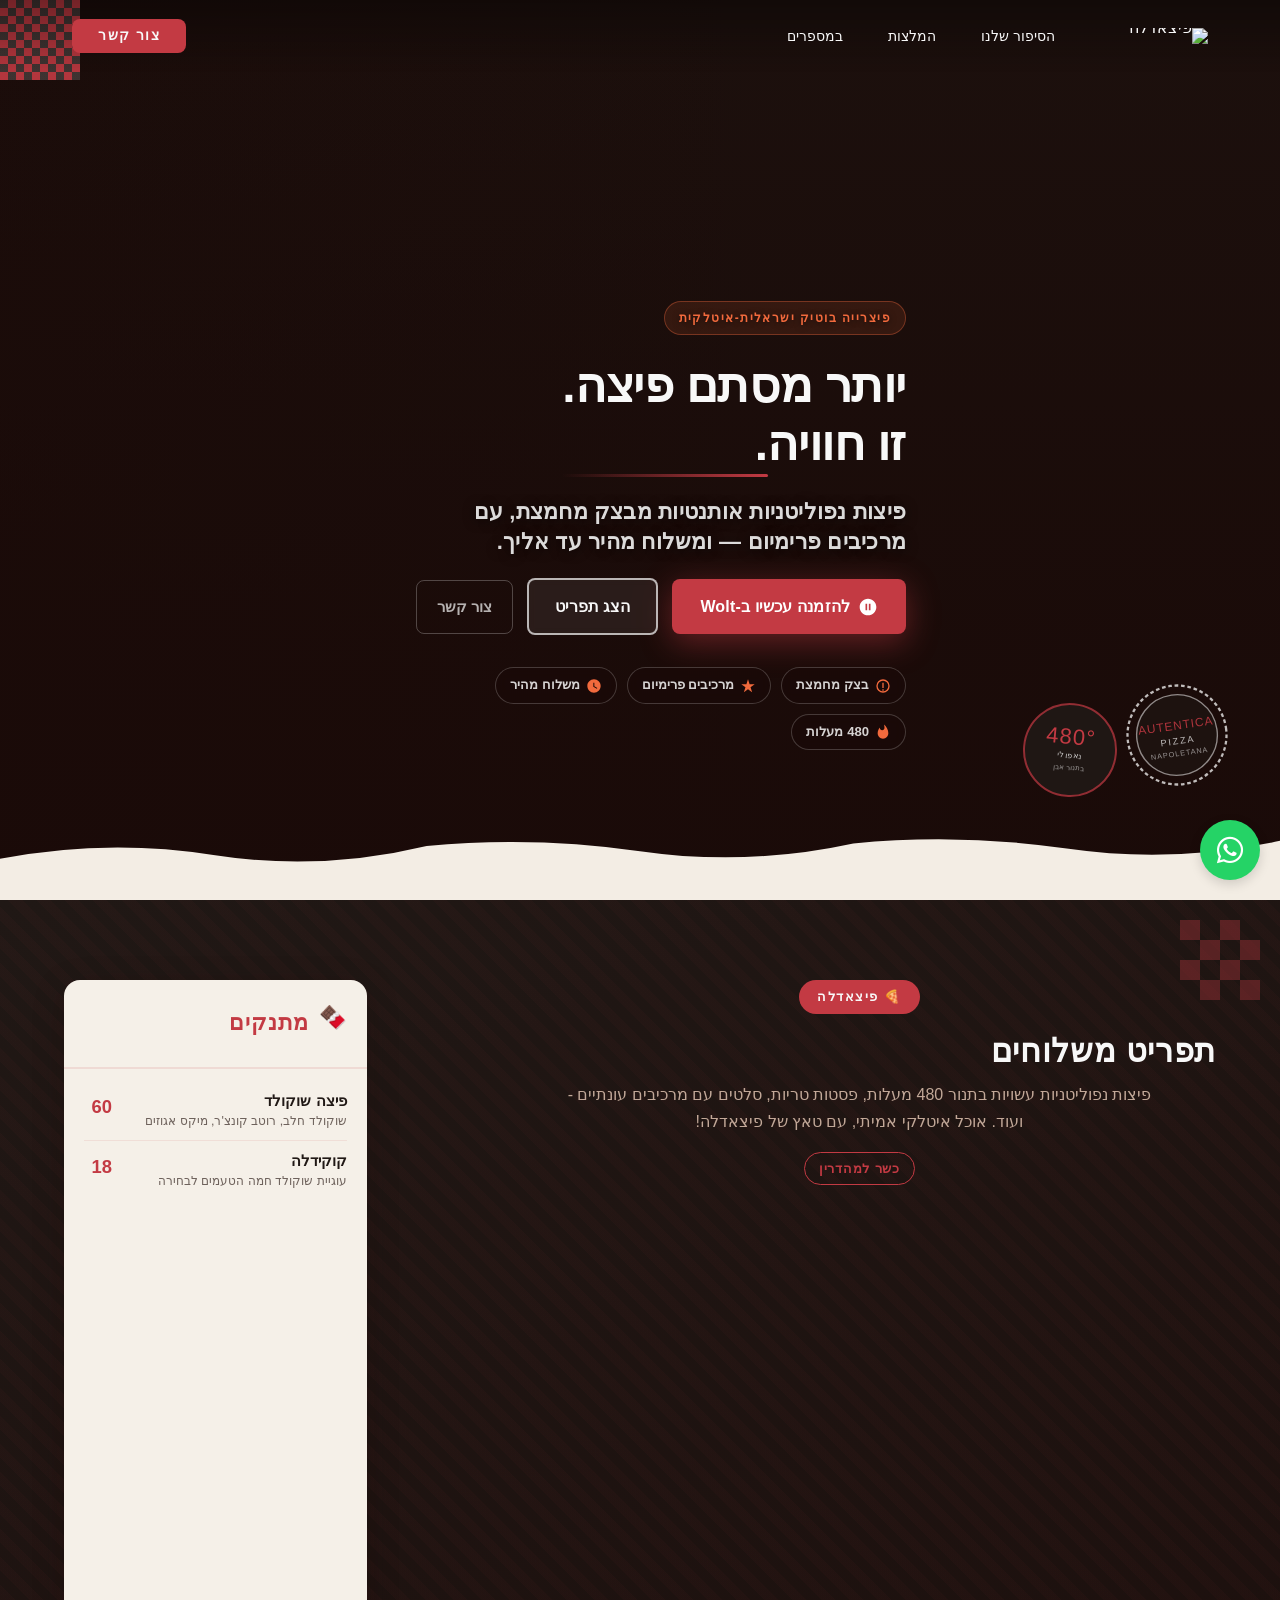
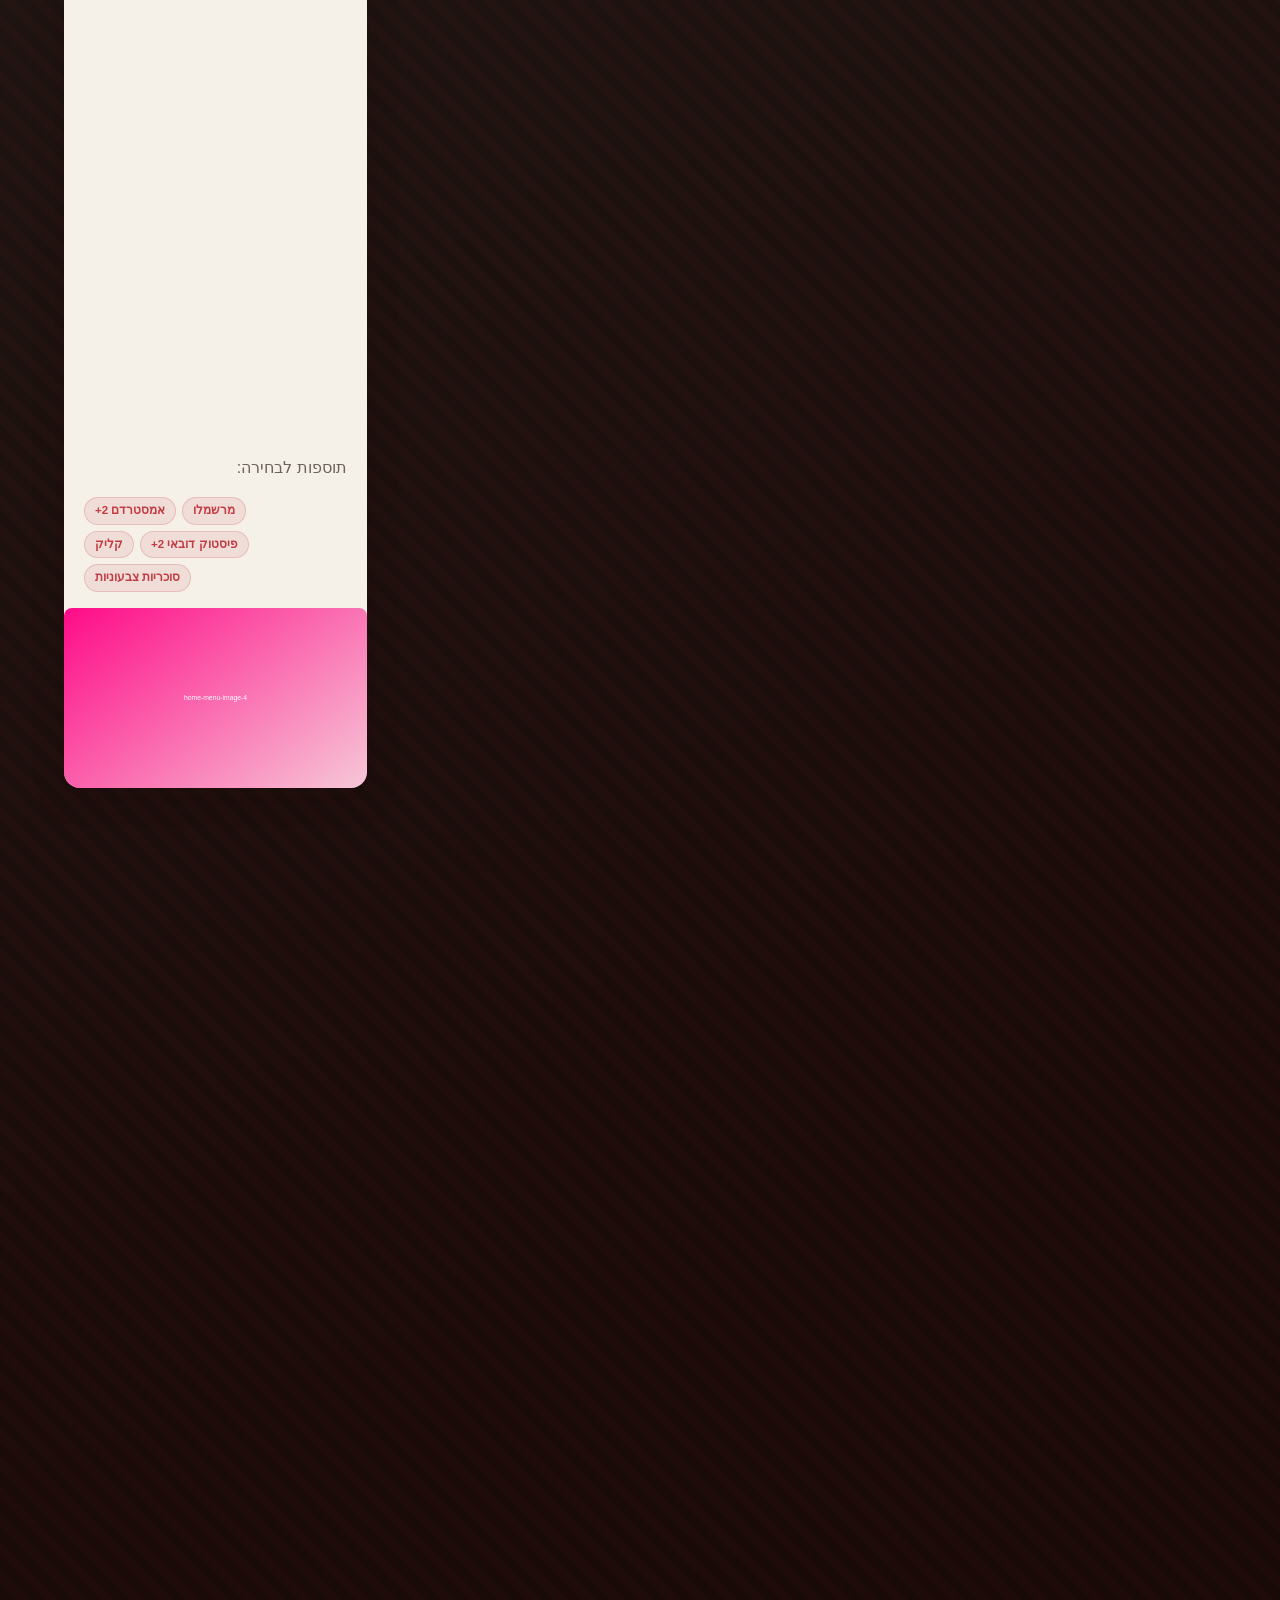
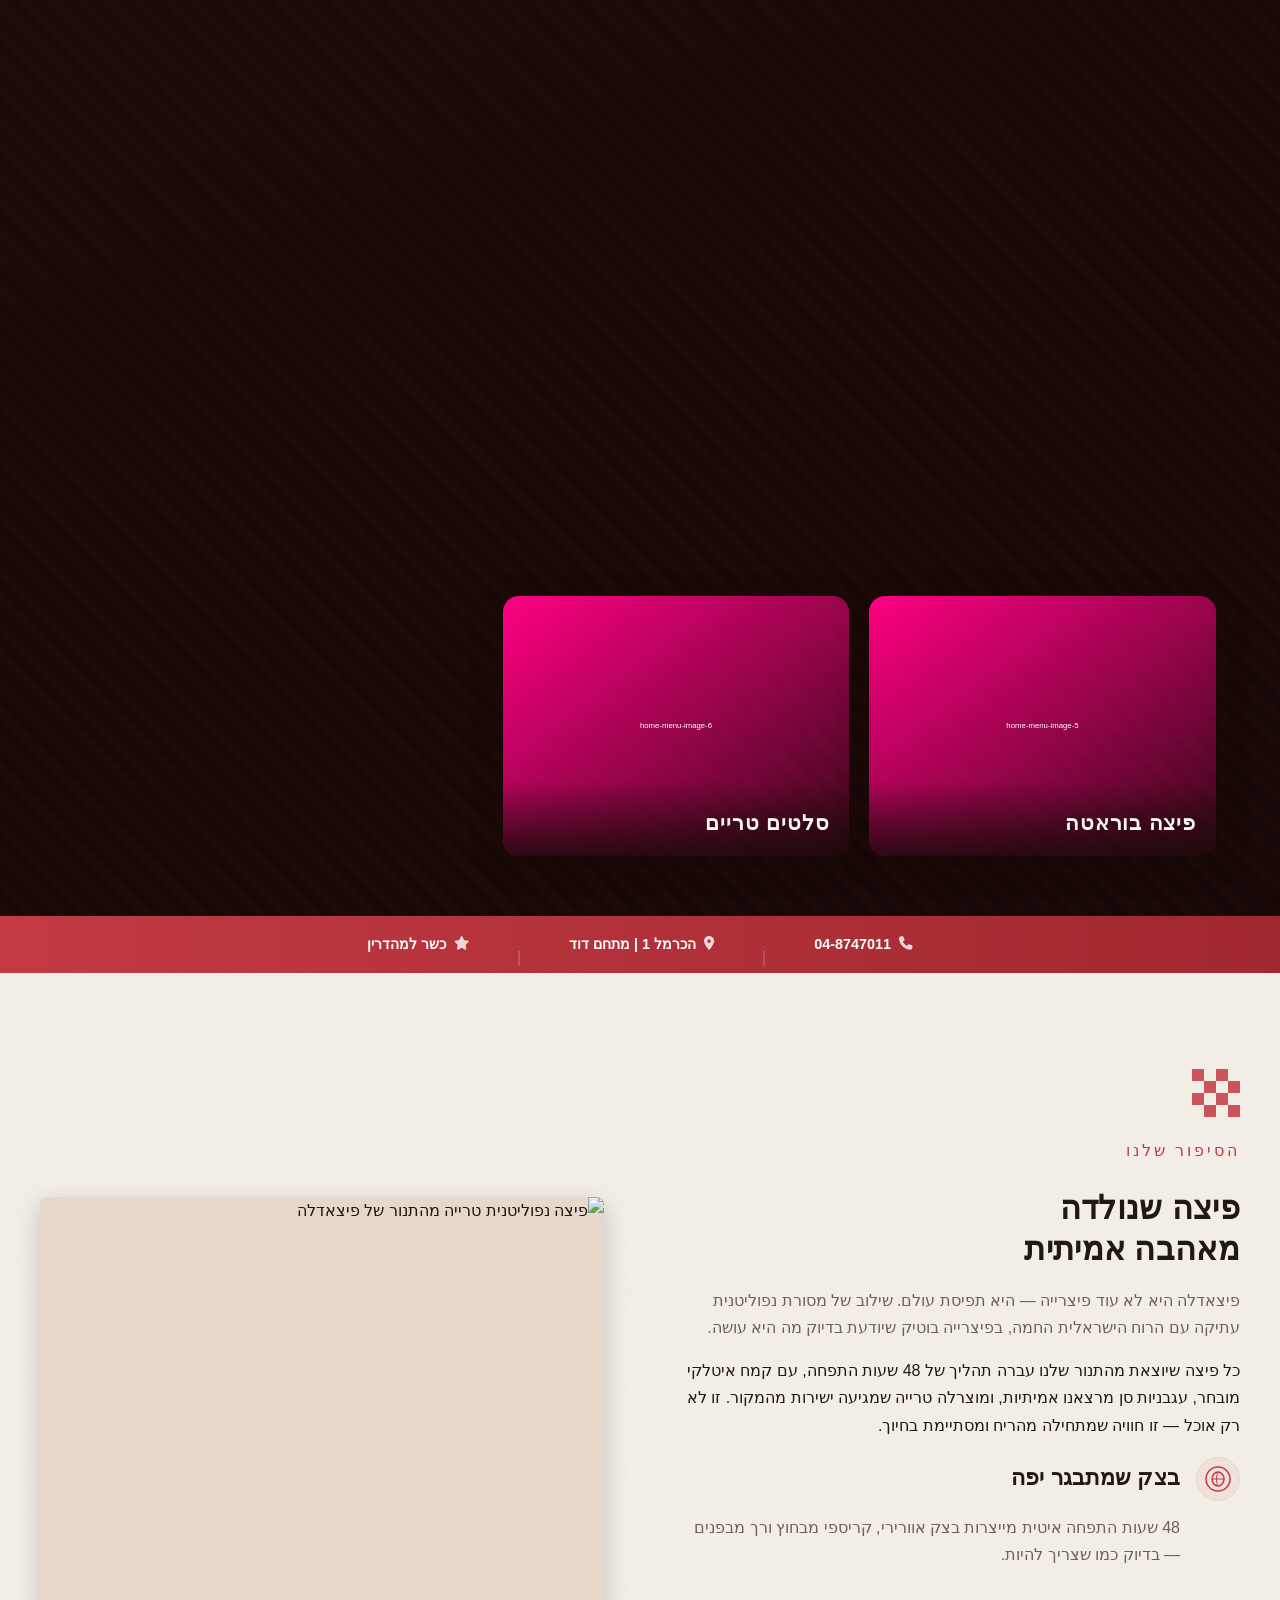
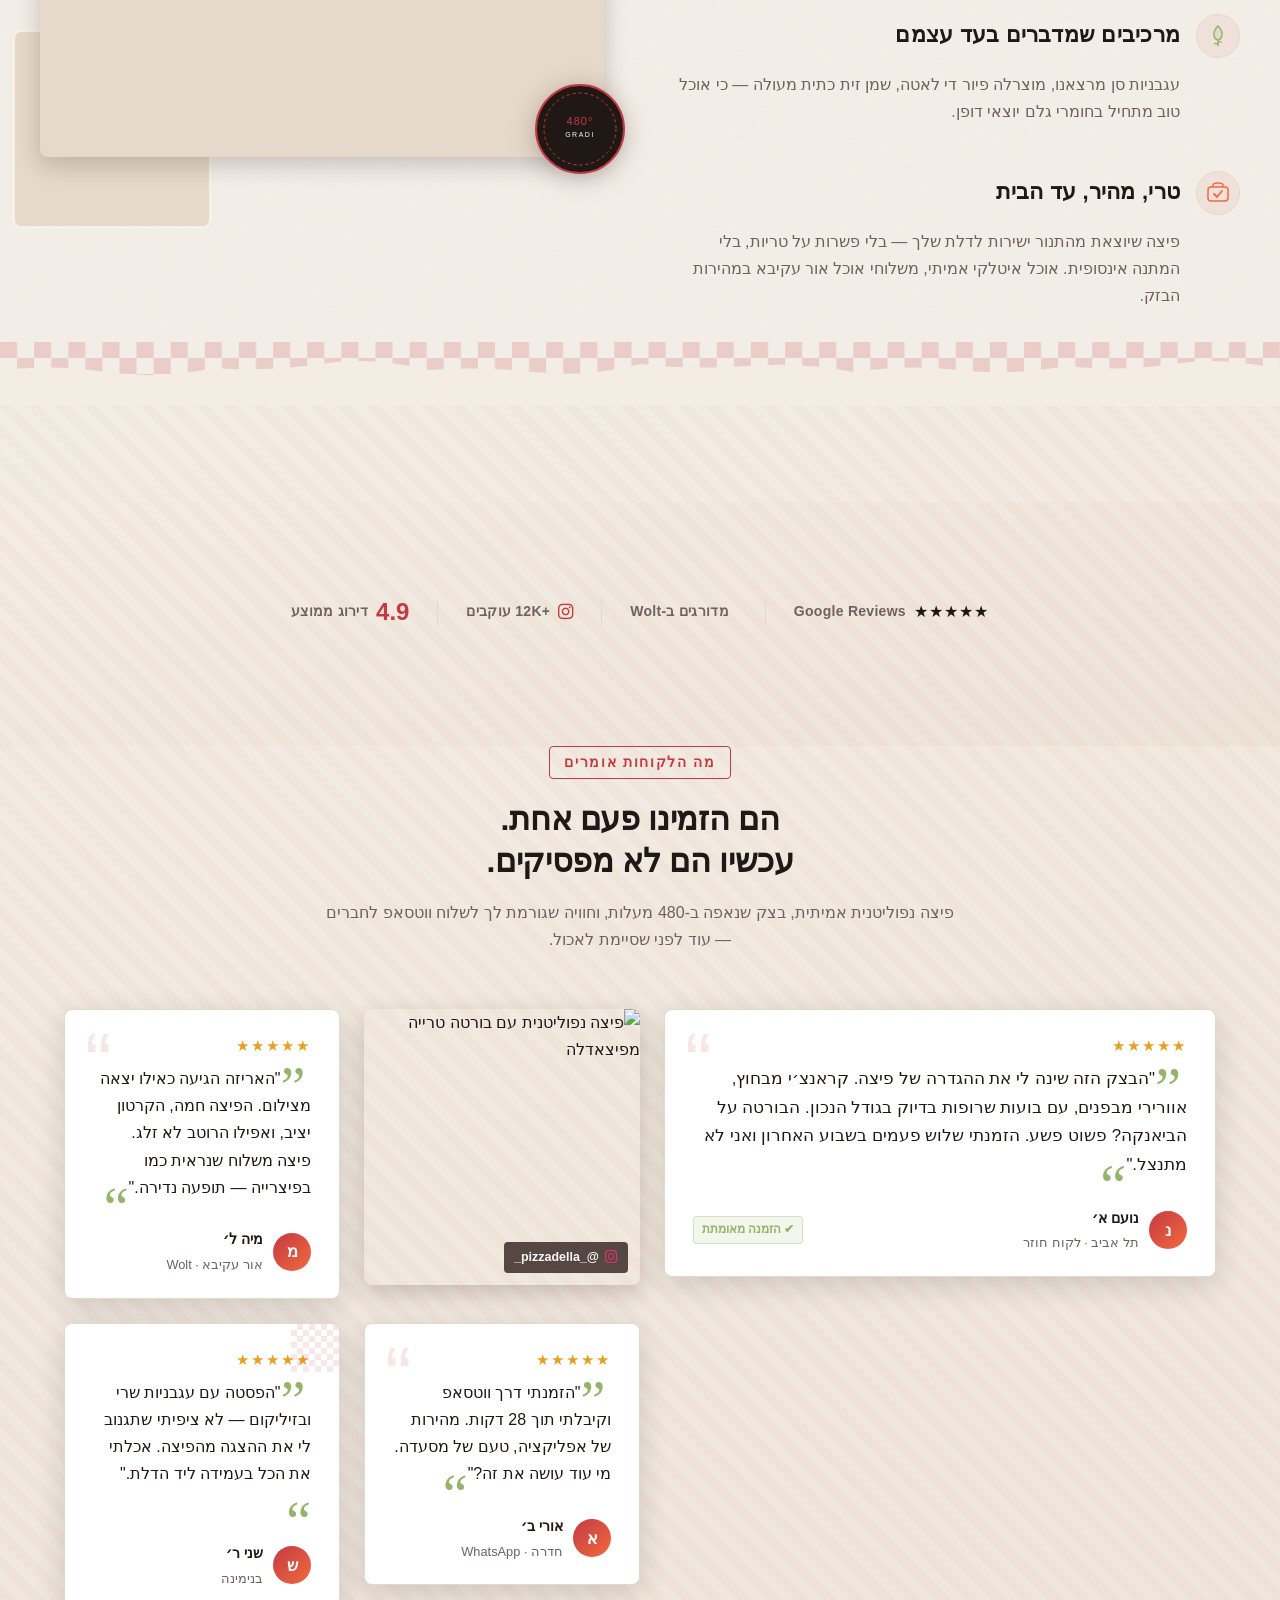
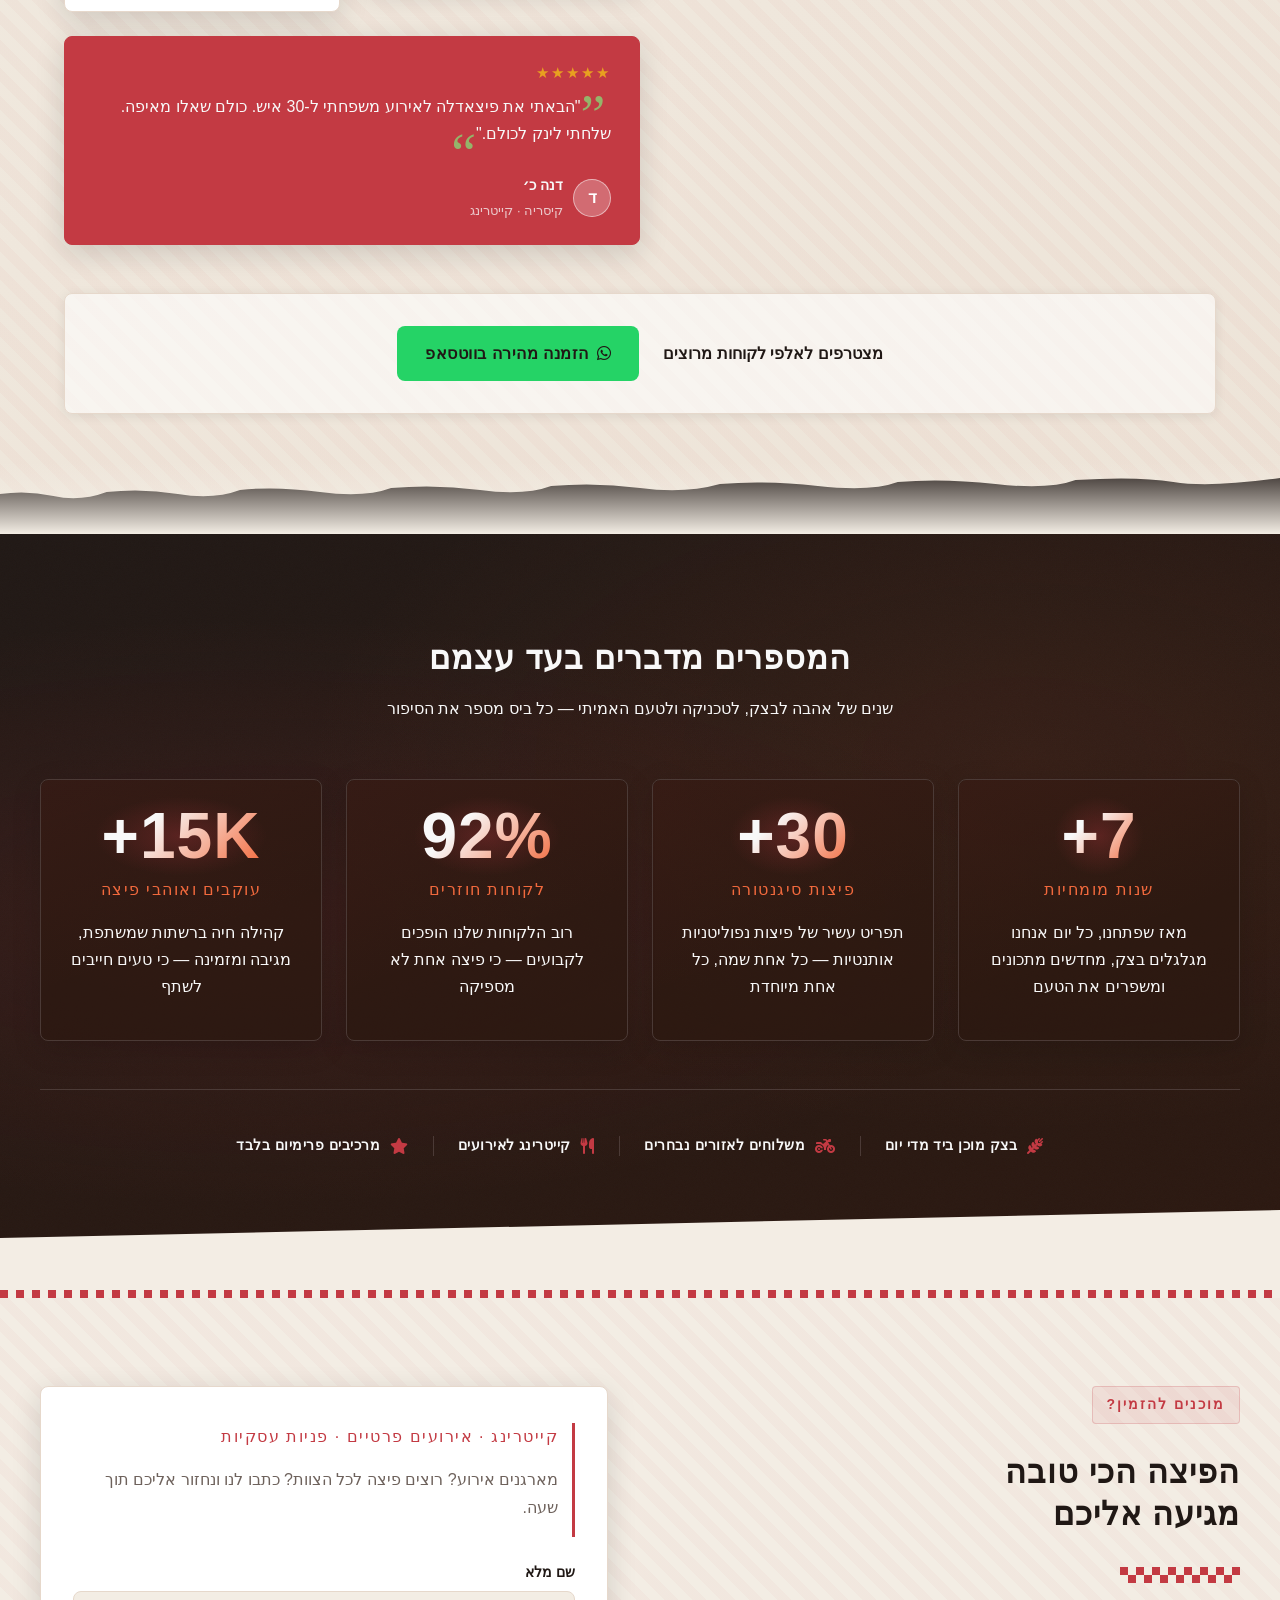
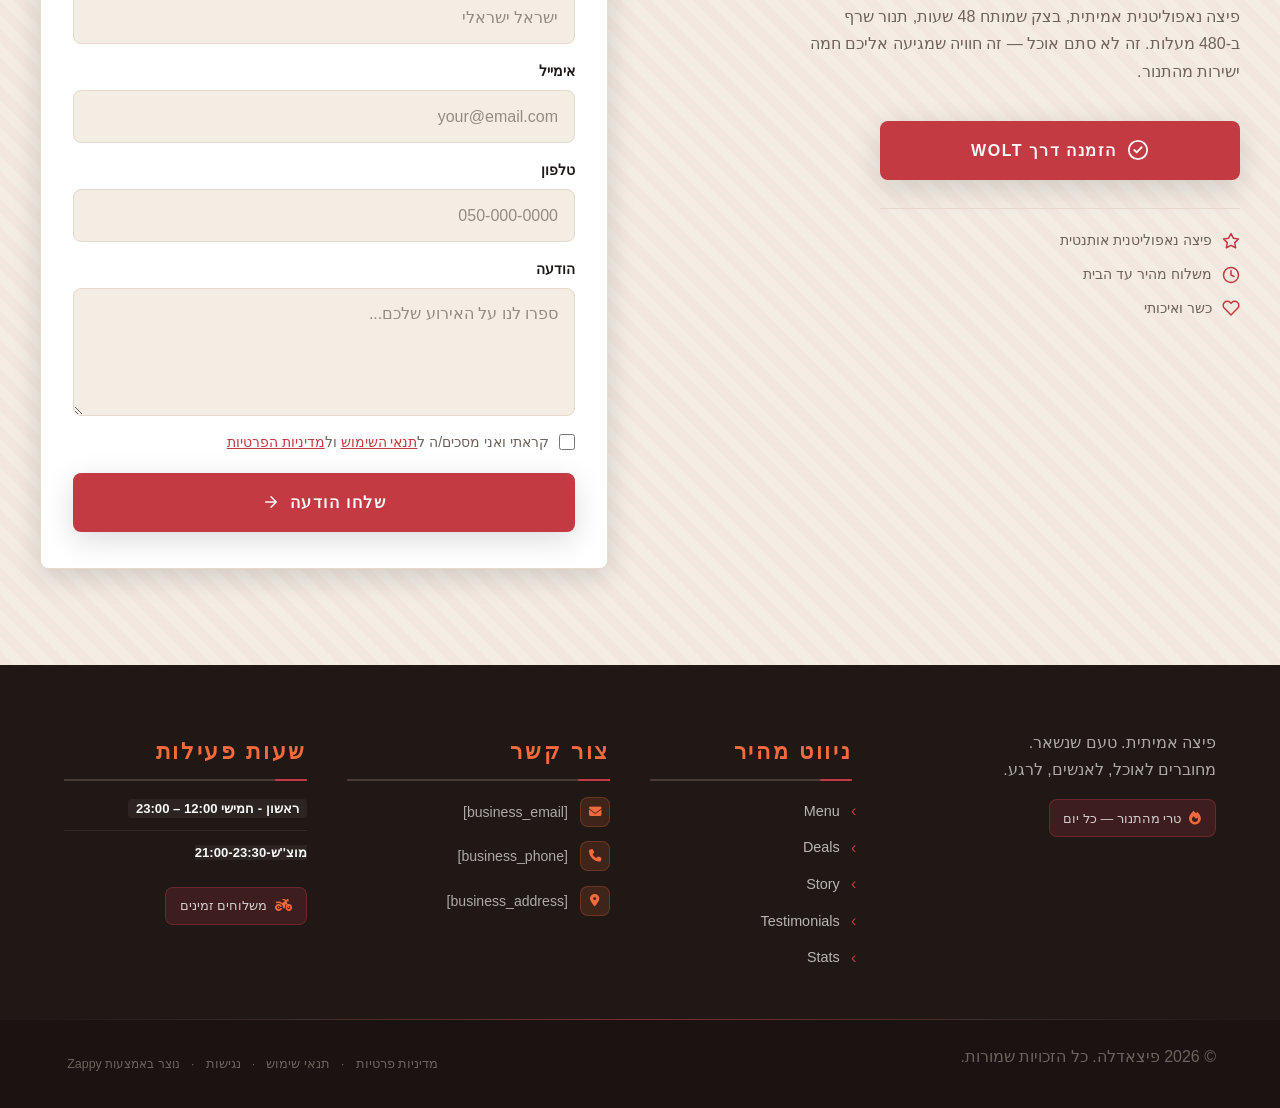
==== commit 5df450e2: "Background sync: Progressive GitHub Sync" ====
--- a/index.html
+++ b/index.html
@@ -885,6 +885,389 @@
   [data-layout-spec="Home-menu"] [class*="menu-card"] > * { min-width: 0 !important; max-width: 100% !important; }
   [data-layout-spec="Home-menu"] .deco-asset { display: none !important; }
 }
+
+</style>
+
+<style data-zappy-section-v2-css="true">
+/* V2 Regenerated Section CSS */
+.index-hero-section {
+  position: relative;
+  width: 100%;
+  min-height: 100vh;
+  overflow: visible;
+  display: flex;
+  align-items: flex-end;
+  background: var(--bg-dark);
+  color: var(--text-light);
+  padding-bottom: 70px;
+  direction: rtl;
+}
+
+/* Background Image */
+.index-hero-section .index-hero-bg {
+  position: absolute;
+  inset: 0;
+  z-index: 0;
+  width: 100%;
+  height: 100%;
+  background-size: cover;
+  background-position: center;
+}
+
+/* Scrim Overlay */
+.index-hero-section .index-hero-scrim {
+  position: absolute;
+  inset: 0;
+  z-index: 1;
+  pointer-events: none;
+  background-color: rgba(26,10,8,0.55);
+  background-image:
+    linear-gradient(to top, rgba(26,10,8,0.92) 0%, rgba(26,10,8,0.7) 40%, rgba(26,10,8,0.25) 75%, rgba(26,10,8,0.1) 100%),
+    linear-gradient(to left, rgba(26,10,8,0.5) 0%, transparent 60%);
+}
+
+/* Checkerboard Corner Decoration */
+.index-hero-section .index-hero-checker {
+  position: absolute;
+  top: 0;
+  inset-inline-end: 0;
+  width: 120px;
+  height: 120px;
+  z-index: 2;
+  pointer-events: none;
+  background-image: repeating-conic-gradient(rgba(195,58,67,0.9) 0% 25%, transparent 0% 50%);
+  background-size: 20px 20px;
+  opacity: 0.85;
+  -webkit-mask-image: linear-gradient(to bottom-left, black 30%, transparent 80%);
+  mask-image: linear-gradient(to bottom-left, black 30%, transparent 80%);
+}
+
+/* Italian Stamp Badge */
+.index-hero-section .index-hero-stamp {
+  position: absolute;
+  bottom: 140px;
+  inset-inline-start: 60px;
+  z-index: 10;
+  pointer-events: none;
+  opacity: 0.9;
+  transform: rotate(-8deg);
+}
+
+/* 480 Flame Badge */
+.index-hero-section .index-hero-flame-badge {
+  position: absolute;
+  bottom: 100px;
+  inset-inline-start: 160px;
+  z-index: 10;
+  pointer-events: none;
+  transform: rotate(5deg);
+}
+
+/* Main Content */
+.index-hero-section .index-hero-content {
+  position: relative;
+  z-index: 10;
+  width: 100%;
+  max-width: 1200px;
+  margin: 0 auto;
+  padding: 160px 24px 60px;
+  display: flex;
+  flex-direction: column;
+  align-items: flex-start;
+  gap: 20px;
+}
+
+/* Eyebrow Label */
+.index-hero-section .index-hero-eyebrow {
+  display: inline-block;
+  font-family: 'Heebo', 'Assistant', sans-serif;
+  font-size: 0.75rem;
+  font-weight: 700;
+  letter-spacing: 0.12em;
+  text-transform: uppercase;
+  color: var(--secondary);
+  background: rgba(242,106,61,0.12);
+  border: 1px solid rgba(242,106,61,0.35);
+  padding: 6px 14px;
+  border-radius: 100px;
+  text-align: right;
+}
+
+/* H1 Headline */
+.index-hero-section .index-hero-h1 {font-family: 'Bebas Neue', 'Arial Black', sans-serif;
+  font-size: clamp(3rem, 8vw, 6.5rem);
+  font-weight: 800;
+  line-height: 1.05;
+  letter-spacing: -0.02em;
+  color: var(--text-light);
+  text-align: right;
+  margin: 0;
+  display: flex;
+  flex-direction: column;}
+
+.index-hero-section .index-hero-h1-line1 {
+  color: var(--text-light);
+  display: block;
+}
+
+.index-hero-section .index-hero-h1-line2 {
+  color: var(--primary);
+  display: block;
+  position: relative;
+}
+
+.index-hero-section .index-hero-h1-line2::before {
+  content: '';
+  position: absolute;
+  bottom: -4px;
+  inset-inline-end: 0;
+  width: 60%;
+  height: 3px;
+  background: linear-gradient(to left, var(--primary), transparent);
+  border-radius: 2px;
+}
+
+/* Subtitle */
+.index-hero-section .index-hero-subtitle {
+  font-family: 'Heebo', 'Assistant', sans-serif;
+  font-size: 1.1rem;
+  font-weight: 400;
+  line-height: 1.65;
+  color: rgba(248,248,248,0.88);
+  text-align: right;
+  max-width: 520px;
+  margin: 0;
+  text-shadow: 0 2px 12px rgba(26,10,8,0.7);
+}
+
+/* CTA Buttons */
+.index-hero-section .index-hero-ctas {
+  display: flex;
+  flex-direction: row;
+  flex-wrap: wrap;
+  gap: 12px;
+  align-items: center;
+  justify-content: flex-start;
+  margin-top: 4px;
+}
+
+.index-hero-section .index-hero-btn-wolt {
+  display: inline-flex;
+  align-items: center;
+  gap: 8px;
+  background: var(--primary);
+  color: #fff;
+  font-family: 'Heebo', 'Assistant', sans-serif;
+  font-size: 1rem;
+  font-weight: 700;
+  padding: 14px 28px;
+  border-radius: 8px;
+  text-decoration: none;
+  border: none;
+  box-shadow: 0 8px 32px rgba(195,58,67,0.45);
+  transition: all 0.3s cubic-bezier(0.4,0,0.2,1);
+  letter-spacing: 0.01em;
+}
+
+.index-hero-section .index-hero-btn-wolt:hover {
+  background: #a82e36;
+  transform: translateY(-3px);
+  box-shadow: 0 12px 40px rgba(195,58,67,0.55);
+  color: #fff;
+}
+
+.index-hero-section .index-hero-btn-menu {
+  display: inline-flex;
+  align-items: center;
+  gap: 8px;
+  background: transparent;
+  color: var(--text-light);
+  font-family: 'Heebo', 'Assistant', sans-serif;
+  font-size: 1rem;
+  font-weight: 700;
+  padding: 13px 26px;
+  border-radius: 8px;
+  text-decoration: none;
+  border: 2px solid rgba(248,248,248,0.7);
+  transition: all 0.3s cubic-bezier(0.4,0,0.2,1);
+  backdrop-filter: blur(4px);
+  background: rgba(255,255,255,0.07);
+}
+
+.index-hero-section .index-hero-btn-menu:hover {
+  border-color: var(--text-light);
+  background: rgba(255,255,255,0.15);
+  transform: translateY(-2px);
+  color: var(--text-light);
+}
+
+.index-hero-section .index-hero-btn-contact {
+  display: inline-flex;
+  align-items: center;
+  background: transparent;
+  color: rgba(248,248,248,0.7);
+  font-family: 'Heebo', 'Assistant', sans-serif;
+  font-size: 0.95rem;
+  font-weight: 600;
+  padding: 13px 20px;
+  border-radius: 8px;
+  text-decoration: none;
+  border: 1px solid rgba(248,248,248,0.25);
+  transition: all 0.3s cubic-bezier(0.4,0,0.2,1);
+}
+
+.index-hero-section .index-hero-btn-contact:hover {
+  color: var(--text-light);
+  border-color: rgba(248,248,248,0.5);
+  background: rgba(255,255,255,0.06);
+}
+
+/* Trust Chips */
+.index-hero-section .index-hero-trust {
+  display: flex;
+  flex-direction: row;
+  flex-wrap: wrap;
+  gap: 10px;
+  align-items: center;
+  margin-top: 8px;
+}
+
+.index-hero-section .index-hero-chip {
+  display: inline-flex;
+  align-items: center;
+  gap: 6px;
+  font-family: 'Heebo', 'Assistant', sans-serif;
+  font-size: 0.82rem;
+  font-weight: 600;
+  color: rgba(248,248,248,0.85);
+  background: rgba(26,10,8,0.55);
+  border: 1px solid rgba(248,248,248,0.2);
+  padding: 6px 14px;
+  border-radius: 100px;
+  backdrop-filter: blur(6px);
+  white-space: nowrap;
+  transition: all 0.25s ease;
+}
+
+.index-hero-section .index-hero-chip svg {
+  color: var(--secondary);
+  flex-shrink: 0;
+}
+
+.index-hero-section .index-hero-chip:hover {
+  border-color: rgba(195,58,67,0.5);
+  background: rgba(195,58,67,0.12);
+}
+
+/* Bottom Wave Divider */
+.index-hero-section .index-hero-divider-wrapper {
+  position: absolute;
+  bottom: 0;
+  left: 0;
+  width: 100%;
+  height: 70px;
+  pointer-events: none;
+  z-index: 5;
+}
+
+.index-hero-section .index-hero-divider-wrapper svg {
+  display: block;
+  width: 100%;
+  height: 100%;
+}
+
+/* ─── RESPONSIVE: TABLET ─── */
+@media (max-width: 1024px) {
+  .index-hero-section .index-hero-stamp {
+    inset-inline-start: 30px;
+    bottom: 130px;
+    width: 100px;
+    height: 100px;
+  }
+  .index-hero-section .index-hero-flame-badge {
+    inset-inline-start: 120px;
+    bottom: 90px;
+    width: 84px;
+    height: 84px;
+  }
+}
+
+/* ─── RESPONSIVE: MOBILE ─── */
+@media (max-width: 768px) {
+  .index-hero-section {
+    min-height: 100svh;
+    align-items: flex-end;
+  }
+
+  .index-hero-section .index-hero-content {
+    padding: 100px 16px 50px;
+    gap: 16px;
+  }
+
+  .index-hero-section .index-hero-h1 {
+    font-size: clamp(2.8rem, 14vw, 4.5rem);
+  }
+
+  .index-hero-section .index-hero-subtitle {
+    font-size: 1rem;
+    max-width: 100%;
+  }
+
+  .index-hero-section .index-hero-ctas {
+    gap: 10px;
+  }
+
+  .index-hero-section .index-hero-btn-wolt {
+    padding: 13px 22px;
+    font-size: 0.95rem;
+    width: 100%;
+    justify-content: center;
+  }
+
+  .index-hero-section .index-hero-btn-menu {
+    padding: 11px 20px;
+    font-size: 0.9rem;
+  }
+
+  .index-hero-section .index-hero-btn-contact {
+    padding: 11px 16px;
+    font-size: 0.88rem;
+  }
+
+  .index-hero-section .index-hero-trust {
+    gap: 8px;
+  }
+
+  .index-hero-section .index-hero-chip {
+    font-size: 0.78rem;
+    padding: 5px 11px;
+  }
+
+  .index-hero-section .index-hero-stamp {
+    position: static;
+    display: none;
+  }
+
+  .index-hero-section .index-hero-flame-badge {
+    position: static;
+    display: none;
+  }
+
+  .index-hero-section .index-hero-checker {
+    width: 80px;
+    height: 80px;
+  }
+}
+/* ZAPPY_POSTGEN_GUARD_HERO_FONT_CAP:index-hero */
+.hero h1, .hero-section h1, [class*="hero-"] h1, [class~="hero"] h1, .hero .hero-title, .hero-title { font-size: 48px !important; line-height: 1.2 !important; }
+@media (max-width: 1024px) {
+  .hero h1, .hero-section h1, [class*="hero-"] h1, [class~="hero"] h1, .hero .hero-title, .hero-title { font-size: 36px !important; }
+}
+@media (max-width: 768px) {
+  .hero h1, .hero-section h1, [class*="hero-"] h1, [class~="hero"] h1, .hero .hero-title, .hero-title { font-size: 28px !important; }
+}
+
+/* ZAPPY_POSTGEN_GUARD_HERO_TYPO:בית-hero (index-hero) — stripped 1 jarring hero headline effect(s) */
 
 </style>
     <link rel="stylesheet" href="/styles.css">
@@ -1447,11 +1830,9 @@
 </script>
   
   <main id="main">
-    <section data-band-index="0" id="hero" class="index-hero-section" data-layout-spec="בית-hero" dir="rtl" data-hero-type="fullscreen-scrim">
+    <section class="index-hero-section" data-layout-spec="בית-hero" dir="rtl" data-hero-type="fullscreen-scrim" data-zappy-section="true" id="hero">
   <!-- Background Image -->
-  <div class="index-hero-bg">
-    <img loading="eager" fetchpriority="high" data-hero-bg="true" data-placeholder="index-hero-image-1" data-context="Premium Neapolitan pizza on a rustic wooden board, close-up shot with warm golden culinary lighting, bubbling mozzarella cheese, charred leopard-spotted crust edges, fresh basil leaves, drizzle of olive oil, rich tomato sauce, steam rising from the pizza, dark moody background with warm amber highlights, Italian pizzeria atmosphere, no pepperoni no bacon no meat, food photography style, shallow depth of field, magazine quality, burgundy and cream color tones" width="1200" height="700" src="/assets/site-index-hero-image-1.webp" alt="פיצה נפוליטנית פרימיום של פיצאדלה" data-hero-background="true" data-element-type="image" data-element-id="img-1779126644097-jxq04727s">
-  </div>
+  <div class="index-hero-bg" style="background-image: url('assets/site-index-hero-image-1.webp'); background-size: cover; background-position: center;"></div>
 
   <!-- Scrim Overlay -->
   <div class="index-hero-scrim" aria-hidden="true"></div>
@@ -1461,67 +1842,77 @@
 
   <!-- Italian Stamp Badge -->
   <div class="index-hero-stamp" aria-hidden="true">
-    <svg data-no-icon-edit="true" aria-hidden="true" viewBox="0 0 120 120" xmlns="http://www.w3.org/2000/svg">
-      <circle cx="60" cy="60" r="54" fill="none" stroke="#C33A43" stroke-width="2" stroke-dasharray="4 3"></circle>
-      <circle cx="60" cy="60" r="46" fill="rgba(32,24,21,0.82)" stroke="#C33A43" stroke-width="1"></circle>
-      <path id="stamp-arc" d="M 20,60 A 40,40 0 1,1 100,60" fill="none"></path>
-      <text font-size="9" font-family="Heebo, sans-serif" font-weight="700" fill="#F8F8F8" letter-spacing="2">
-        <textPath href="#stamp-arc" startOffset="8%">• פיצאדלה • PIZZADELLA •</textPath>
+    <svg data-no-icon-edit="true" aria-hidden="true" viewBox="0 0 120 120" xmlns="http://www.w3.org/2000/svg" width="120" height="120">
+      <circle cx="60" cy="60" r="54" fill="none" stroke="rgba(248,248,248,0.85)" stroke-width="2.5" stroke-dasharray="4 3"></circle>
+      <circle cx="60" cy="60" r="44" fill="rgba(32,24,21,0.7)" stroke="rgba(248,248,248,0.6)" stroke-width="1.5"></circle>
+      <text font-family="Bebas Neue, sans-serif" font-size="8" fill="rgba(248,248,248,0.9)" letter-spacing="3">
+        <textPath href="#stamp-circle-path">פיצאדלה • PIZZADELLA • NAPOLI •</textPath>
       </text>
-      <text x="60" y="56" text-anchor="middle" font-size="11" font-family="Heebo, sans-serif" font-weight="700" fill="#C33A43" letter-spacing="1">NAPOLI</text>
-      <text x="60" y="70" text-anchor="middle" font-size="8" font-family="Heebo, sans-serif" fill="#F8F8F8">STYLE</text>
-      <text x="60" y="82" text-anchor="middle" font-size="7" font-family="Heebo, sans-serif" fill="#F26A3D">✦ 1 ✦</text>
+      <defs>
+        <path id="stamp-circle-path" d="M60,14 a46,46 0 1,1 -0.01,0 Z"></path>
+      </defs>
+      <text x="60" y="54" text-anchor="middle" font-family="Bebas Neue, sans-serif" font-size="13" fill="#C33A43" letter-spacing="1">AUTENTICA</text>
+      <text x="60" y="70" text-anchor="middle" font-family="Bebas Neue, sans-serif" font-size="10" fill="rgba(248,248,248,0.85)" letter-spacing="2">PIZZA</text>
+      <text x="60" y="83" text-anchor="middle" font-family="Bebas Neue, sans-serif" font-size="8" fill="rgba(248,248,248,0.65)" letter-spacing="1">NAPOLETANA</text>
     </svg>
   </div>
 
-  <!-- Content Overlay -->
-  <div class="index-hero-content-wrap">
-    <div class="index-hero-content">
-
-      <!-- Eyebrow label -->
-      <p class="zappy-editable"><span class="index-hero-eyebrow">פיצרייה בוטיק ישראלית-איטלקית</span>
-
-      </p><!-- H1 -->
-      <h1 class="index-hero-h1">יותר מסתם פיצה.<br><span class="index-hero-h1-accent" style="color: rgb(248, 248, 248) !important;">זו חוויה.</span></h1>
-
-      <!-- Supporting subtitle -->
-      <h3 class="index-hero-subtitle">פיצות נפוליטניות אותנטיות מבצק מחמצת, עם מרכיבים פרימיום — ומשלוח מהיר עד אליך.</h3>
-
-      <!-- CTA Buttons -->
-      <div class="index-hero-ctas" style="text-align: center !important; display: flex !important; justify-content: center !important; align-items: flex-start !important; width: 100% !important;">
-        <a href="https://wolt.com" target="_blank" rel="noopener noreferrer" class="index-hero-btn-primary btn btn-primary" data-element-type="button" data-element-id="btn-1779126644092-0w49xtgod" data-native-element="true" style="outline: none; border-color: rgb(77, 145, 234) !important; color: rgb(255, 255, 255) !important; background-color: rgb(77, 145, 234) !important; background-image: none !important;">
-          <svg data-no-icon-edit="true" aria-hidden="true" width="20" height="20" viewBox="0 0 24 24" fill="none" stroke="currentColor" stroke-width="2.2" stroke-linecap="round" stroke-linejoin="round"><circle cx="9" cy="21" r="1"></circle><circle cx="20" cy="21" r="1"></circle><path d="M1 1h4l2.68 13.39a2 2 0 0 0 2 1.61h9.72a2 2 0 0 0 2-1.61L23 6H6"></path></svg>
-          להזמנה עכשיו ב-Wolt
-        </a>
-        
-      </div>
-
-      <!-- Trust Cues -->
-      <div class="index-hero-trust">
-        <span class="index-hero-trust-chip">
-          <svg data-no-icon-edit="true" aria-hidden="true" width="14" height="14" viewBox="0 0 24 24" fill="none" stroke="currentColor" stroke-width="2.5" stroke-linecap="round" stroke-linejoin="round"><polyline points="20 6 9 17 4 12"></polyline></svg>
-          בצק מחמצת אותנטי
-        </span>
-        <span class="index-hero-trust-chip">
-          <svg data-no-icon-edit="true" aria-hidden="true" width="14" height="14" viewBox="0 0 24 24" fill="none" stroke="currentColor" stroke-width="2.5" stroke-linecap="round" stroke-linejoin="round"><polyline points="20 6 9 17 4 12"></polyline></svg>
-          מרכיבים פרימיום
-        </span>
-        <span class="index-hero-trust-chip">
-          <svg data-no-icon-edit="true" aria-hidden="true" width="14" height="14" viewBox="0 0 24 24" fill="none" stroke="currentColor" stroke-width="2.5" stroke-linecap="round" stroke-linejoin="round"><polyline points="20 6 9 17 4 12"></polyline></svg>
-          משלוח מהיר
-        </span>
-        <span class="index-hero-trust-chip">
-          <svg data-no-icon-edit="true" aria-hidden="true" width="14" height="14" viewBox="0 0 24 24" fill="none" stroke="currentColor" stroke-width="2.5" stroke-linecap="round" stroke-linejoin="round"><polyline points="20 6 9 17 4 12"></polyline></svg>
-          אפוי ב-480 מעלות
-        </span>
+  <!-- 480 Degrees Badge -->
+  <div class="index-hero-flame-badge" aria-hidden="true">
+    <svg data-no-icon-edit="true" aria-hidden="true" viewBox="0 0 100 100" xmlns="http://www.w3.org/2000/svg" width="100" height="100">
+      <circle cx="50" cy="50" r="46" fill="rgba(32,24,21,0.92)" stroke="rgba(195,58,67,0.7)" stroke-width="2"></circle>
+      <text x="50" y="44" text-anchor="middle" font-family="Bebas Neue, sans-serif" font-size="22" fill="#C33A43" letter-spacing="1">480°</text>
+      <text x="50" y="58" text-anchor="middle" font-family="Heebo, sans-serif" font-size="8" fill="rgba(248,248,248,0.8)" letter-spacing="0.5">נאפולי</text>
+      <text x="50" y="70" text-anchor="middle" font-family="Heebo, sans-serif" font-size="7" fill="rgba(248,248,248,0.6)">בתנור אבן</text>
+    </svg>
+  </div>
+
+  <!-- Main Content -->
+  <div class="index-hero-content">
+    <div class="index-hero-eyebrow">פיצרייה בוטיק ישראלית-איטלקית</div>
+
+    <h1 class="index-hero-h1">
+      <span class="index-hero-h1-line1">יותר מסתם פיצה.</span>
+      <span class="index-hero-h1-line2">זו חוויה.</span>
+    </h1>
+
+    <h3 class="index-hero-subtitle">פיצות נפוליטניות אותנטיות מבצק מחמצת, עם מרכיבים פרימיום — ומשלוח מהיר עד אליך.</h3>
+
+    <!-- CTA Buttons -->
+    <div class="index-hero-ctas">
+      <a href="https://wolt.com" target="_blank" rel="noopener noreferrer" class="index-hero-btn-wolt">
+        <svg data-element-type="icon" data-icon-type="svg" width="20" height="20" viewBox="0 0 24 24" fill="currentColor" xmlns="http://www.w3.org/2000/svg" aria-hidden="true"><path d="M12 2C6.48 2 2 6.48 2 12s4.48 10 10 10 10-4.48 10-10S17.52 2 12 2zm-1 14H9V8h2v8zm4 0h-2V8h2v8z"></path></svg>
+        להזמנה עכשיו ב-Wolt
+      </a>
+      <a href="/menu" class="index-hero-btn-menu">הצג תפריט</a>
+      <a href="/contact" class="index-hero-btn-contact">צור קשר</a>
+    </div>
+
+    <!-- Trust Chips -->
+    <div class="index-hero-trust">
+      <div class="index-hero-chip">
+        <svg data-element-type="icon" data-icon-type="svg" width="16" height="16" viewBox="0 0 24 24" fill="currentColor" xmlns="http://www.w3.org/2000/svg"><path d="M12 2a10 10 0 100 20A10 10 0 0012 2zm0 18a8 8 0 110-16 8 8 0 010 16zm-1-5h2V7h-2v8zm0 4h2v-2h-2v2z"></path></svg>
+        בצק מחמצת
+      </div>
+      <div class="index-hero-chip">
+        <svg data-element-type="icon" data-icon-type="svg" width="16" height="16" viewBox="0 0 24 24" fill="currentColor" xmlns="http://www.w3.org/2000/svg"><path d="M12 2l2.4 7.4H22l-6.2 4.5 2.4 7.4L12 17l-6.2 4.3 2.4-7.4L2 9.4h7.6z"></path></svg>
+        מרכיבים פרימיום
+      </div>
+      <div class="index-hero-chip">
+        <svg data-element-type="icon" data-icon-type="svg" width="16" height="16" viewBox="0 0 24 24" fill="currentColor" xmlns="http://www.w3.org/2000/svg"><path d="M12 2C6.48 2 2 6.48 2 12s4.48 10 10 10 10-4.48 10-10S17.52 2 12 2zm.5 5v5.25l4.5 2.67-.75 1.23L11 13V7h1.5z"></path></svg>
+        משלוח מהיר
+      </div>
+      <div class="index-hero-chip">
+        <svg data-element-type="icon" data-icon-type="svg" width="16" height="16" viewBox="0 0 24 24" fill="currentColor" xmlns="http://www.w3.org/2000/svg"><path d="M13.5 0.67s.74 2.65.74 4.8c0 2.06-1.35 3.73-3.41 3.73-2.07 0-3.63-1.67-3.63-3.73l.03-.36C5.21 7.51 4 10.62 4 14c0 4.42 3.58 8 8 8s8-3.58 8-8C20 8.61 17.41 3.8 13.5.67z"></path></svg>
+        480 מעלות
       </div>
     </div>
   </div>
 
-  <!-- Bottom Divider -->
+  <!-- Bottom Wave Divider -->
   <div class="index-hero-divider-wrapper">
-    <svg data-no-icon-edit="true" aria-hidden="true" viewBox="0 0 1200 90" preserveAspectRatio="none" xmlns="http://www.w3.org/2000/svg">
-      <path d="M0,90 L0,52 Q80,38 180,48 T380,42 Q480,36 560,46 T740,40 Q840,34 940,44 T1100,38 Q1150,42 1200,36 L1200,90 Z" fill="var(--bg-light)"></path>
+    <svg data-no-icon-edit="true" aria-hidden="true" viewBox="0 0 1200 70" preserveAspectRatio="none" xmlns="http://www.w3.org/2000/svg">
+      <path d="M0,70 L0,38 Q100,22 200,35 T400,28 Q500,20 600,32 T800,26 Q900,18 1000,30 T1200,24 L1200,70 Z" fill="var(--bg-light)"></path>
     </svg>
   </div>
 </section>
@@ -1628,7 +2019,7 @@
           </li>
         </ul>
         <div class="menu-card-image">
-          <div data-zappy-zoom-wrapper="true" data-element-id="img-1779127685081-k2l7xjcnq" data-element-type="image" data-zappy-zoom-wrapper-width="375px" data-zappy-zoom-wrapper-height="180px" data-zappy-zoom-wrapper-width-mode="px" data-zappy-zoom-wrapper-align="center" style="position: relative !important; overflow: hidden !important; width: 375px !important; max-width: 100% !important; margin-left: auto !important; margin-right: auto !important; height: 180px !important; display: block !important; padding-bottom: 0px !important;" data-zappy-zoom-clip="true" data-zappy-wrapper-margins-applied="true" data-zappy-card-slot-fill="1"><img data-placeholder="home-menu-image-1" data-context="Authentic Neapolitan pizza fresh out of a wood-fired oven at 480 degrees, with golden charred crust, melted mozzarella, and fresh basil on a marble surface, warm Italian restaurant lighting, overhead shot" width="400" height="220" src="/assets/image-1779127748681-caxyc0.webp?v=1779127751237" alt="פיצה נפוליטנית מהתנור" data-zappy-editable-image="true" style="object-fit: cover; min-width: 200px; min-height: 150px; cursor: pointer; border-radius: 8px; display: block; object-position: 50% 33% !important; margin: 0px !important; left: -2% !important; top: -31.1796% !important; width: 104% !important; height: 162.359% !important; max-width: none !important; max-height: none !important;" data-element-type="image" data-element-id="img-1779127685081-k2l7xjcnq" data-zappy-zoom="1.04" data-zappy-original-width="374.6750183105469" data-zappy-original-height="180" data-zappy-object-position="50% 33%"></div>
+          <div data-zappy-zoom-wrapper="true" data-element-id="img-1779127685081-k2l7xjcnq" data-element-type="image" data-zappy-zoom-wrapper-width="375px" data-zappy-zoom-wrapper-height="180px" data-zappy-zoom-wrapper-width-mode="px" data-zappy-zoom-wrapper-align="center" style="position: relative !important; overflow: hidden !important; width: 375px !important; max-width: 100% !important; margin-left: auto !important; margin-right: auto !important; height: 180px !important; display: block !important; padding-bottom: 0px !important;" data-zappy-zoom-clip="true" data-zappy-wrapper-margins-applied="true" data-zappy-card-slot-fill="1"><img data-placeholder="home-menu-image-1" data-context="Authentic Neapolitan pizza fresh out of a wood-fired oven at 480 degrees, with golden charred crust, melted mozzarella, and fresh basil on a marble surface, warm Italian restaurant lighting, overhead shot" width="400" height="220" src="/assets/image-1779127748681-caxyc0.webp?v=1779127751237" alt="פיצה נפוליטנית מהתנור" style="object-fit: cover; min-width: 200px; min-height: 150px; cursor: pointer; border-radius: 8px; display: block; object-position: 50% 33% !important; margin: 0px !important; left: -2% !important; top: -31.1796% !important; width: 104% !important; height: 162.359% !important; max-width: none !important; max-height: none !important;" data-element-type="image" data-element-id="img-1779127685081-k2l7xjcnq" data-zappy-zoom="1.04" data-zappy-original-width="374.6750183105469" data-zappy-original-height="180" data-zappy-object-position="50% 33%"></div>
         </div>
       </div>
 
@@ -1662,7 +2053,7 @@
           </li>
         </ul>
         <div class="menu-card-image">
-          <img data-placeholder="home-menu-image-2" data-context="Two Neapolitan pizzas side by side on a wooden board, one margherita with fresh basil, one with roasted vegetables, combo deal presentation, warm golden restaurant lighting, top-down food photography" width="400" height="200" src="data:image/svg+xml,%3Csvg xmlns='http://www.w3.org/2000/svg' width='800' height='600'%3E%3Cdefs%3E%3ClinearGradient id='grad' x1='0%25' y1='0%25' x2='100%25' y2='100%25'%3E%3Cstop offset='0%25' style='stop-color:%23FF0083;stop-opacity:1' /%3E%3Cstop offset='100%25' style='stop-color:%23FF008320;stop-opacity:1' /%3E%3C/linearGradient%3E%3C/defs%3E%3Crect width='100%25' height='100%25' fill='url(%23grad)'/%3E%3Ctext x='50%25' y='50%25' font-family='Arial, sans-serif' font-size='18' fill='white' text-anchor='middle' dy='.3em' font-weight='500'%3Ehome-menu-image-2%3C/text%3E%3C/svg%3E" alt="מבצעי פיצאגרילים" data-zappy-editable-image="true" style="object-fit: cover; object-position: center center; min-width: 200px; min-height: 150px; cursor: pointer; border-radius: 8px;" data-element-type="image" data-element-id="img-1779127685081-lsivq89ki">
+          <img data-placeholder="home-menu-image-2" data-context="Two Neapolitan pizzas side by side on a wooden board, one margherita with fresh basil, one with roasted vegetables, combo deal presentation, warm golden restaurant lighting, top-down food photography" width="400" height="200" src="data:image/svg+xml,%3Csvg xmlns='http://www.w3.org/2000/svg' width='800' height='600'%3E%3Cdefs%3E%3ClinearGradient id='grad' x1='0%25' y1='0%25' x2='100%25' y2='100%25'%3E%3Cstop offset='0%25' style='stop-color:%23FF0083;stop-opacity:1' /%3E%3Cstop offset='100%25' style='stop-color:%23FF008320;stop-opacity:1' /%3E%3C/linearGradient%3E%3C/defs%3E%3Crect width='100%25' height='100%25' fill='url(%23grad)'/%3E%3Ctext x='50%25' y='50%25' font-family='Arial, sans-serif' font-size='18' fill='white' text-anchor='middle' dy='.3em' font-weight='500'%3Ehome-menu-image-2%3C/text%3E%3C/svg%3E" alt="מבצעי פיצאגרילים" style="object-fit: cover; object-position: center center; min-width: 200px; min-height: 150px; cursor: pointer; border-radius: 8px;" data-element-type="image" data-element-id="img-1779127685081-lsivq89ki">
         </div>
       </div>
 
@@ -1748,7 +2139,7 @@
         </ul>
         <p class="category-note-addon">תוספת מוצרלה ₪</p>
         <div class="menu-card-image">
-          <img data-placeholder="home-menu-image-3" data-context="Fresh handmade Italian pasta in a creamy mushroom sauce, garnished with fresh herbs and parmesan, served in a rustic ceramic bowl, warm restaurant lighting, close-up food photography" width="400" height="200" src="data:image/svg+xml,%3Csvg xmlns='http://www.w3.org/2000/svg' width='800' height='600'%3E%3Cdefs%3E%3ClinearGradient id='grad' x1='0%25' y1='0%25' x2='100%25' y2='100%25'%3E%3Cstop offset='0%25' style='stop-color:%23FF0083;stop-opacity:1' /%3E%3Cstop offset='100%25' style='stop-color:%23FF008320;stop-opacity:1' /%3E%3C/linearGradient%3E%3C/defs%3E%3Crect width='100%25' height='100%25' fill='url(%23grad)'/%3E%3Ctext x='50%25' y='50%25' font-family='Arial, sans-serif' font-size='18' fill='white' text-anchor='middle' dy='.3em' font-weight='500'%3Ehome-menu-image-3%3C/text%3E%3C/svg%3E" alt="פסטה טרייה" data-zappy-editable-image="true" style="object-fit: cover; object-position: center center; min-width: 200px; min-height: 150px; cursor: pointer; border-radius: 8px;" data-element-type="image" data-element-id="img-1779127685081-su7wkb3ln">
+          <img data-placeholder="home-menu-image-3" data-context="Fresh handmade Italian pasta in a creamy mushroom sauce, garnished with fresh herbs and parmesan, served in a rustic ceramic bowl, warm restaurant lighting, close-up food photography" width="400" height="200" src="data:image/svg+xml,%3Csvg xmlns='http://www.w3.org/2000/svg' width='800' height='600'%3E%3Cdefs%3E%3ClinearGradient id='grad' x1='0%25' y1='0%25' x2='100%25' y2='100%25'%3E%3Cstop offset='0%25' style='stop-color:%23FF0083;stop-opacity:1' /%3E%3Cstop offset='100%25' style='stop-color:%23FF008320;stop-opacity:1' /%3E%3C/linearGradient%3E%3C/defs%3E%3Crect width='100%25' height='100%25' fill='url(%23grad)'/%3E%3Ctext x='50%25' y='50%25' font-family='Arial, sans-serif' font-size='18' fill='white' text-anchor='middle' dy='.3em' font-weight='500'%3Ehome-menu-image-3%3C/text%3E%3C/svg%3E" alt="פסטה טרייה" style="object-fit: cover; object-position: center center; min-width: 200px; min-height: 150px; cursor: pointer; border-radius: 8px;" data-element-type="image" data-element-id="img-1779127685081-su7wkb3ln">
         </div>
       </div>
 
@@ -1819,7 +2210,7 @@
           </div>
         </div>
         <div class="menu-card-image">
-          <img data-placeholder="home-menu-image-4" data-context="Chocolate pizza dessert with Nutella, mixed nuts, and colorful marshmallows on a wooden pizza board, indulgent dessert photography, warm moody lighting, close-up overhead shot" width="400" height="200" src="data:image/svg+xml,%3Csvg xmlns='http://www.w3.org/2000/svg' width='800' height='600'%3E%3Cdefs%3E%3ClinearGradient id='grad' x1='0%25' y1='0%25' x2='100%25' y2='100%25'%3E%3Cstop offset='0%25' style='stop-color:%23FF0083;stop-opacity:1' /%3E%3Cstop offset='100%25' style='stop-color:%23FF008320;stop-opacity:1' /%3E%3C/linearGradient%3E%3C/defs%3E%3Crect width='100%25' height='100%25' fill='url(%23grad)'/%3E%3Ctext x='50%25' y='50%25' font-family='Arial, sans-serif' font-size='18' fill='white' text-anchor='middle' dy='.3em' font-weight='500'%3Ehome-menu-image-4%3C/text%3E%3C/svg%3E" alt="מתנקים - פיצה שוקולד" data-zappy-editable-image="true" style="object-fit: cover; object-position: center center; min-width: 200px; min-height: 150px; cursor: pointer; border-radius: 8px;" data-element-type="image" data-element-id="img-1779127685081-kyan3kvdy">
+          <img data-placeholder="home-menu-image-4" data-context="Chocolate pizza dessert with Nutella, mixed nuts, and colorful marshmallows on a wooden pizza board, indulgent dessert photography, warm moody lighting, close-up overhead shot" width="400" height="200" src="data:image/svg+xml,%3Csvg xmlns='http://www.w3.org/2000/svg' width='800' height='600'%3E%3Cdefs%3E%3ClinearGradient id='grad' x1='0%25' y1='0%25' x2='100%25' y2='100%25'%3E%3Cstop offset='0%25' style='stop-color:%23FF0083;stop-opacity:1' /%3E%3Cstop offset='100%25' style='stop-color:%23FF008320;stop-opacity:1' /%3E%3C/linearGradient%3E%3C/defs%3E%3Crect width='100%25' height='100%25' fill='url(%23grad)'/%3E%3Ctext x='50%25' y='50%25' font-family='Arial, sans-serif' font-size='18' fill='white' text-anchor='middle' dy='.3em' font-weight='500'%3Ehome-menu-image-4%3C/text%3E%3C/svg%3E" alt="מתנקים - פיצה שוקולד" style="object-fit: cover; object-position: center center; min-width: 200px; min-height: 150px; cursor: pointer; border-radius: 8px;" data-element-type="image" data-element-id="img-1779127685081-kyan3kvdy">
         </div>
       </div>
 
@@ -1855,11 +2246,11 @@
     <!-- Food photography row -->
     <div class="menu-photo-strip">
       <div class="photo-strip-item">
-        <img data-placeholder="home-menu-image-5" data-context="Neapolitan pizza with burrata cheese, cherry tomatoes, fresh basil and balsamic glaze drizzle, shot from above on dark slate surface, Italian restaurant premium food photography" width="600" height="400" src="data:image/svg+xml,%3Csvg xmlns='http://www.w3.org/2000/svg' width='800' height='600'%3E%3Cdefs%3E%3ClinearGradient id='grad' x1='0%25' y1='0%25' x2='100%25' y2='100%25'%3E%3Cstop offset='0%25' style='stop-color:%23FF0083;stop-opacity:1' /%3E%3Cstop offset='100%25' style='stop-color:%23FF008320;stop-opacity:1' /%3E%3C/linearGradient%3E%3C/defs%3E%3Crect width='100%25' height='100%25' fill='url(%23grad)'/%3E%3Ctext x='50%25' y='50%25' font-family='Arial, sans-serif' font-size='18' fill='white' text-anchor='middle' dy='.3em' font-weight='500'%3Ehome-menu-image-5%3C/text%3E%3C/svg%3E" alt="פיצה בוראטה" data-zappy-editable-image="true" style="object-fit: cover; object-position: center center; min-width: 200px; min-height: 150px; cursor: pointer; border-radius: 8px;" data-element-type="image" data-element-id="img-1779127685081-ufe5dniob">
+        <img data-placeholder="home-menu-image-5" data-context="Neapolitan pizza with burrata cheese, cherry tomatoes, fresh basil and balsamic glaze drizzle, shot from above on dark slate surface, Italian restaurant premium food photography" width="600" height="400" src="data:image/svg+xml,%3Csvg xmlns='http://www.w3.org/2000/svg' width='800' height='600'%3E%3Cdefs%3E%3ClinearGradient id='grad' x1='0%25' y1='0%25' x2='100%25' y2='100%25'%3E%3Cstop offset='0%25' style='stop-color:%23FF0083;stop-opacity:1' /%3E%3Cstop offset='100%25' style='stop-color:%23FF008320;stop-opacity:1' /%3E%3C/linearGradient%3E%3C/defs%3E%3Crect width='100%25' height='100%25' fill='url(%23grad)'/%3E%3Ctext x='50%25' y='50%25' font-family='Arial, sans-serif' font-size='18' fill='white' text-anchor='middle' dy='.3em' font-weight='500'%3Ehome-menu-image-5%3C/text%3E%3C/svg%3E" alt="פיצה בוראטה" style="object-fit: cover; object-position: center center; min-width: 200px; min-height: 150px; cursor: pointer; border-radius: 8px;" data-element-type="image" data-element-id="img-1779127685081-ufe5dniob">
         <div class="photo-strip-label">פיצה בוראטה</div>
       </div>
       <div class="photo-strip-item">
-        <img data-placeholder="home-menu-image-6" data-context="Fresh Italian salad with quinoa, greens, cherry tomatoes, and white cheese in a ceramic bowl, vibrant colors, natural food photography, modern Israeli-Italian restaurant setting" width="600" height="400" src="data:image/svg+xml,%3Csvg xmlns='http://www.w3.org/2000/svg' width='800' height='600'%3E%3Cdefs%3E%3ClinearGradient id='grad' x1='0%25' y1='0%25' x2='100%25' y2='100%25'%3E%3Cstop offset='0%25' style='stop-color:%23FF0083;stop-opacity:1' /%3E%3Cstop offset='100%25' style='stop-color:%23FF008320;stop-opacity:1' /%3E%3C/linearGradient%3E%3C/defs%3E%3Crect width='100%25' height='100%25' fill='url(%23grad)'/%3E%3Ctext x='50%25' y='50%25' font-family='Arial, sans-serif' font-size='18' fill='white' text-anchor='middle' dy='.3em' font-weight='500'%3Ehome-menu-image-6%3C/text%3E%3C/svg%3E" alt="סלטים טריים" data-zappy-editable-image="true" style="object-fit: cover; object-position: center center; min-width: 200px; min-height: 150px; cursor: pointer; border-radius: 8px;" data-element-type="image" data-element-id="img-1779127685081-xrvfax1wx">
+        <img data-placeholder="home-menu-image-6" data-context="Fresh Italian salad with quinoa, greens, cherry tomatoes, and white cheese in a ceramic bowl, vibrant colors, natural food photography, modern Israeli-Italian restaurant setting" width="600" height="400" src="data:image/svg+xml,%3Csvg xmlns='http://www.w3.org/2000/svg' width='800' height='600'%3E%3Cdefs%3E%3ClinearGradient id='grad' x1='0%25' y1='0%25' x2='100%25' y2='100%25'%3E%3Cstop offset='0%25' style='stop-color:%23FF0083;stop-opacity:1' /%3E%3Cstop offset='100%25' style='stop-color:%23FF008320;stop-opacity:1' /%3E%3C/linearGradient%3E%3C/defs%3E%3Crect width='100%25' height='100%25' fill='url(%23grad)'/%3E%3Ctext x='50%25' y='50%25' font-family='Arial, sans-serif' font-size='18' fill='white' text-anchor='middle' dy='.3em' font-weight='500'%3Ehome-menu-image-6%3C/text%3E%3C/svg%3E" alt="סלטים טריים" style="object-fit: cover; object-position: center center; min-width: 200px; min-height: 150px; cursor: pointer; border-radius: 8px;" data-element-type="image" data-element-id="img-1779127685081-xrvfax1wx">
         <div class="photo-strip-label">סלטים טריים</div>
       </div>
     </div>
@@ -2412,12 +2803,12 @@
       <!-- Column 4: Hours -->
       <div class="footer-col footer-hours">
         <h3 class="footer-heading">שעות פעילות</h3>
-        <ul class="hours-list" style=""><li style="justify-content: flex-start; width: 100%; margin-left: 0px; margin-right: 0px; text-align: right;"><a href="/" style="outline: none;"><span class="time">
+        <ul class="hours-list" ><li style="justify-content: flex-start; width: 100%; margin-left: 0px; margin-right: 0px; text-align: right;"><a href="/" style="outline: none;"><span class="time">
 
 ראשון - חמישי
 
-12:00 – 23:00</span></a></li><li><a href="/" style=""><span style="font-size: 13.12px; background-color: rgba(255, 255, 255, 0.05);"><b>מוצ''ש-21:00-23:30</b></span></a></li></ul>
-        <div class="footer-badge hours-badge" style="">
+12:00 – 23:00</span></a></li><li><a href="/" ><span style="font-size: 13.12px; background-color: rgba(255, 255, 255, 0.05);"><b>מוצ''ש-21:00-23:30</b></span></a></li></ul>
+        <div class="footer-badge hours-badge" >
           <span class="badge-icon"><i class="fas fa-motorcycle" data-element-type="icon" data-element-id="icon-1779126196882-bt029hi25" data-icon-type="fontawesome" style="cursor: pointer;"></i></span>
           <span>משלוחים זמינים</span>
         </div>
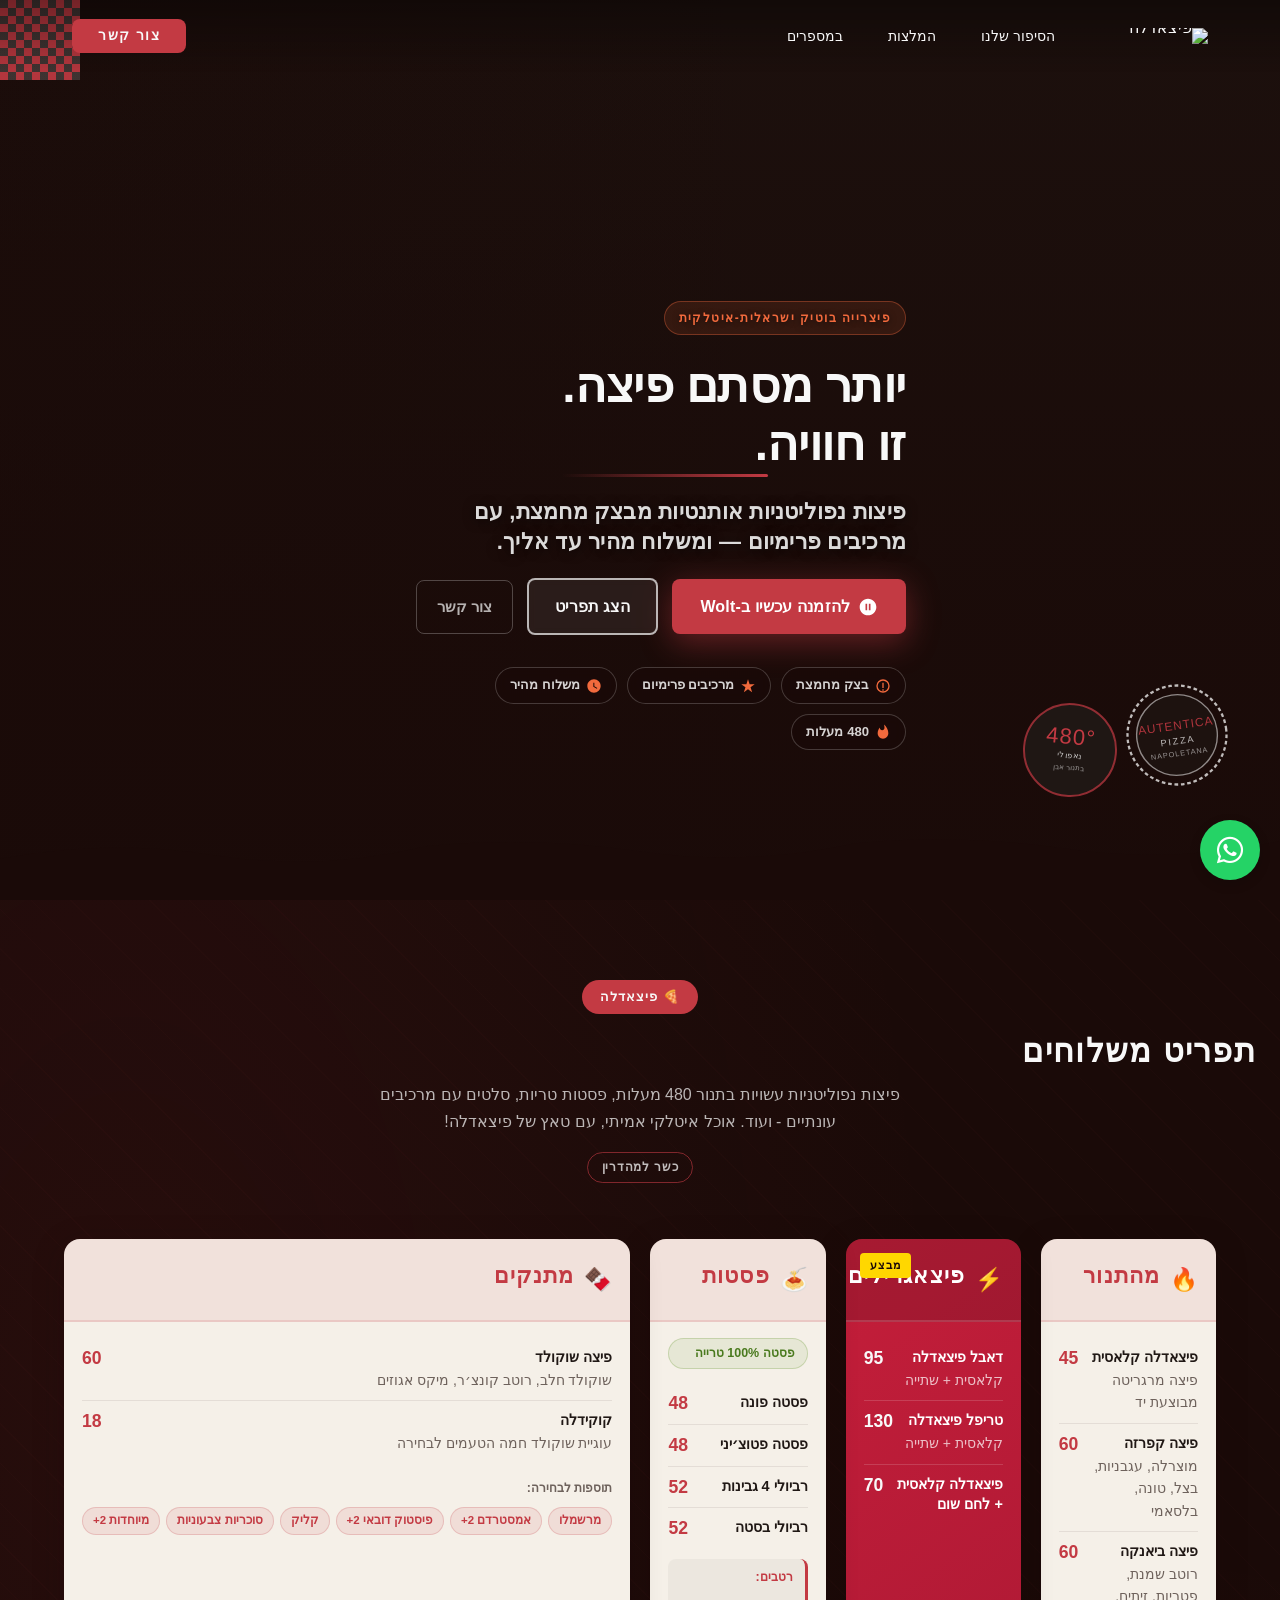
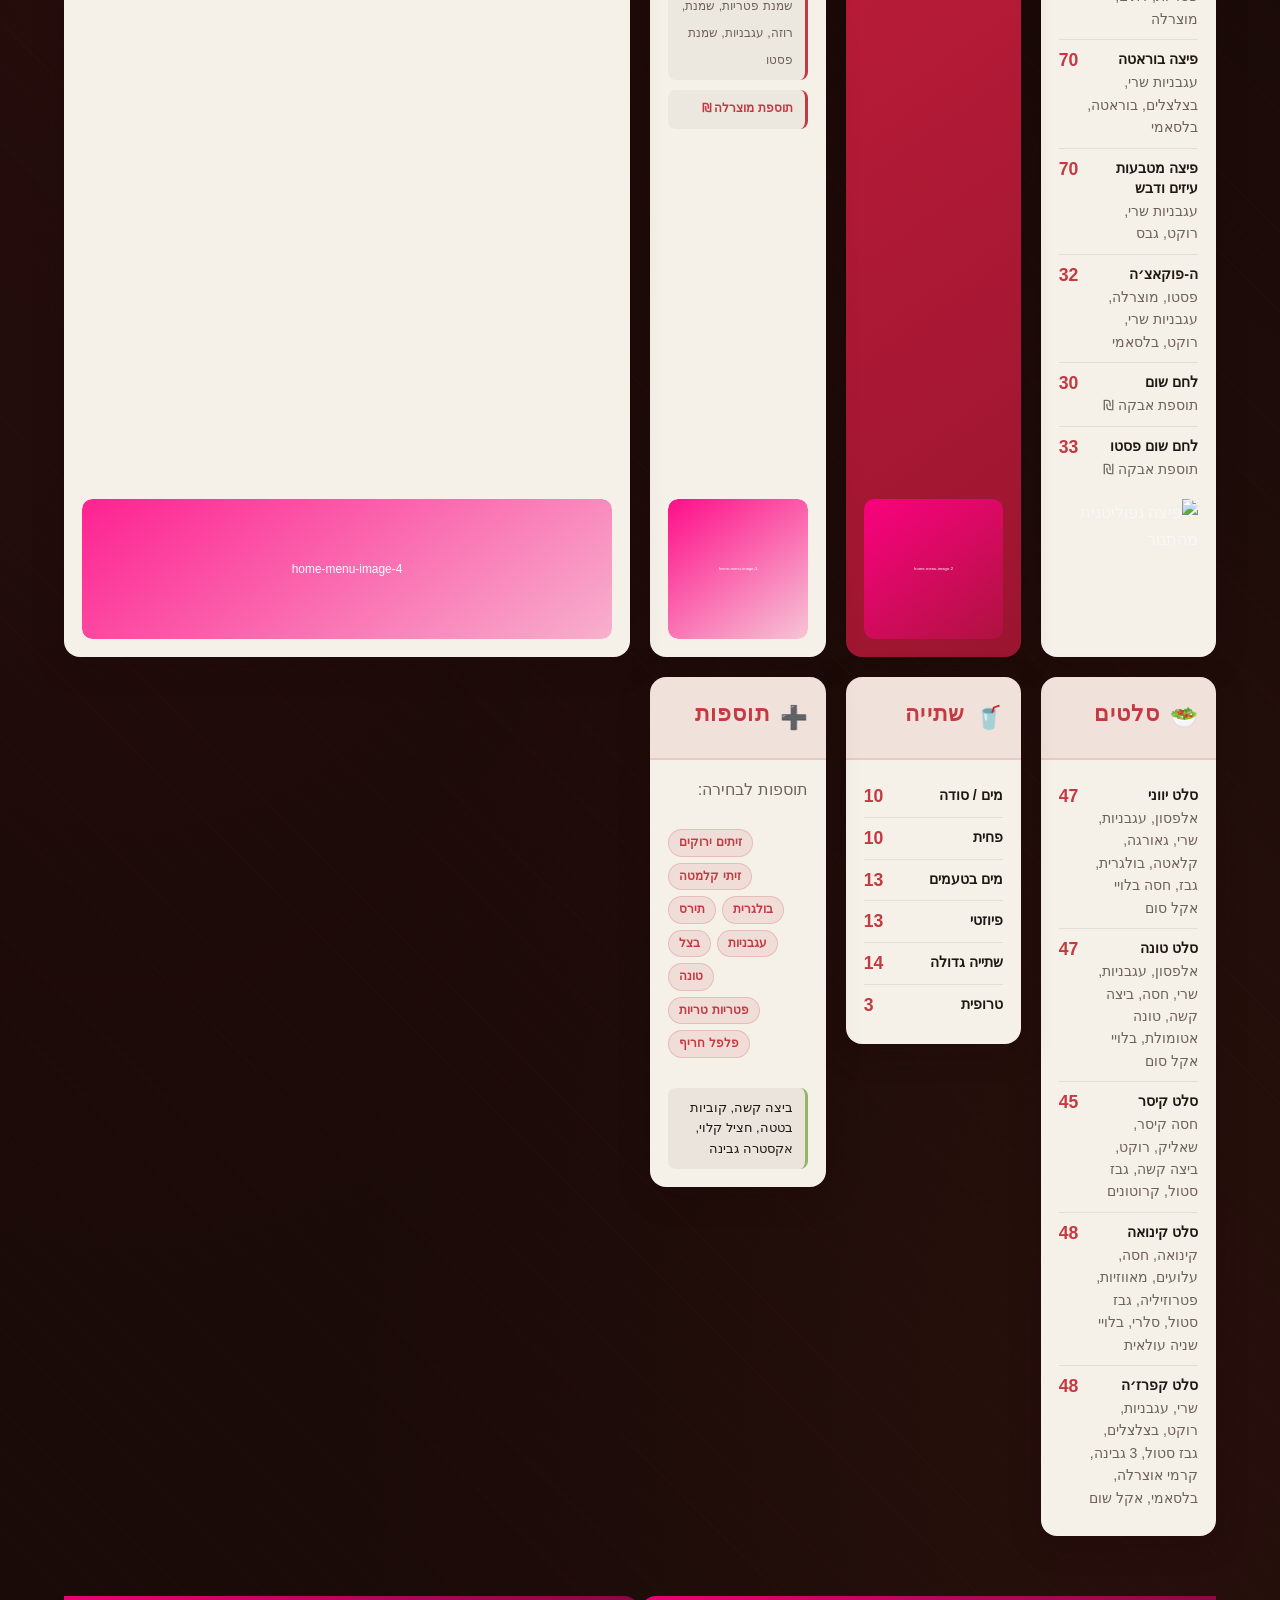
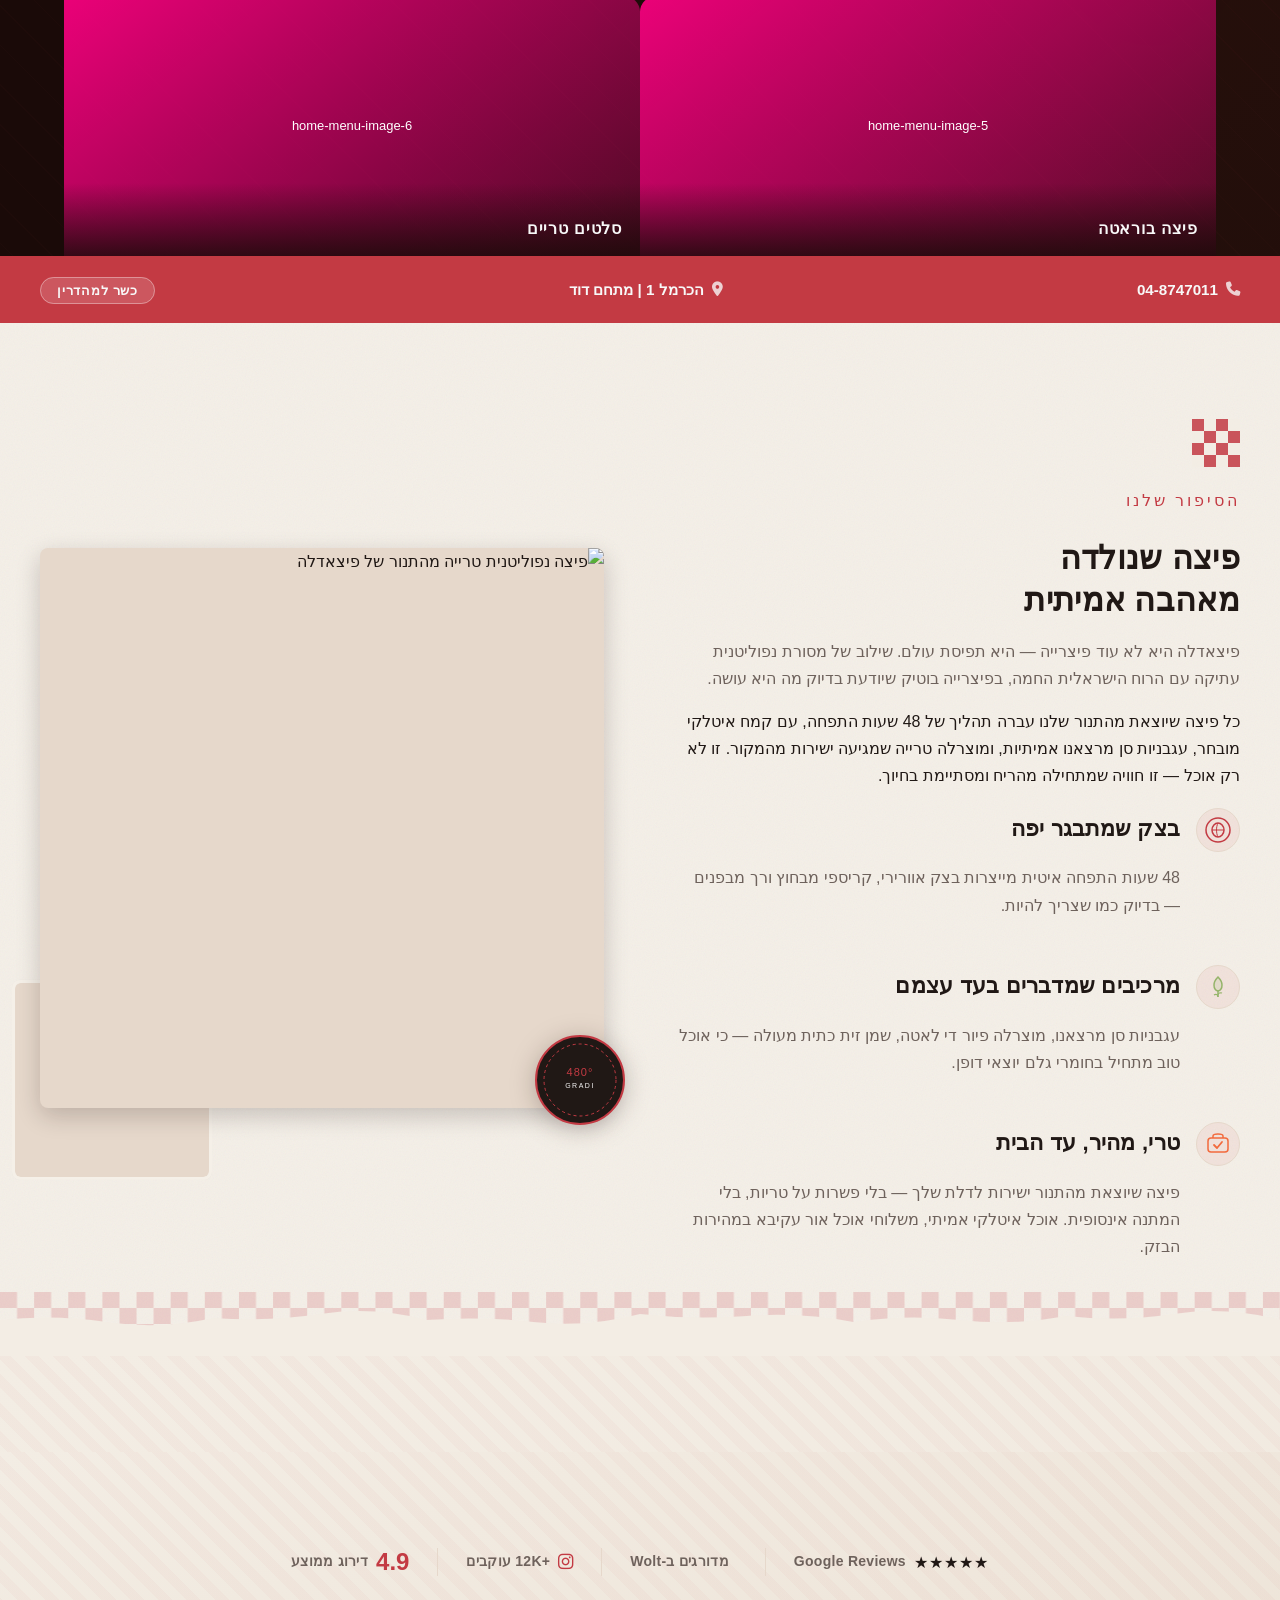
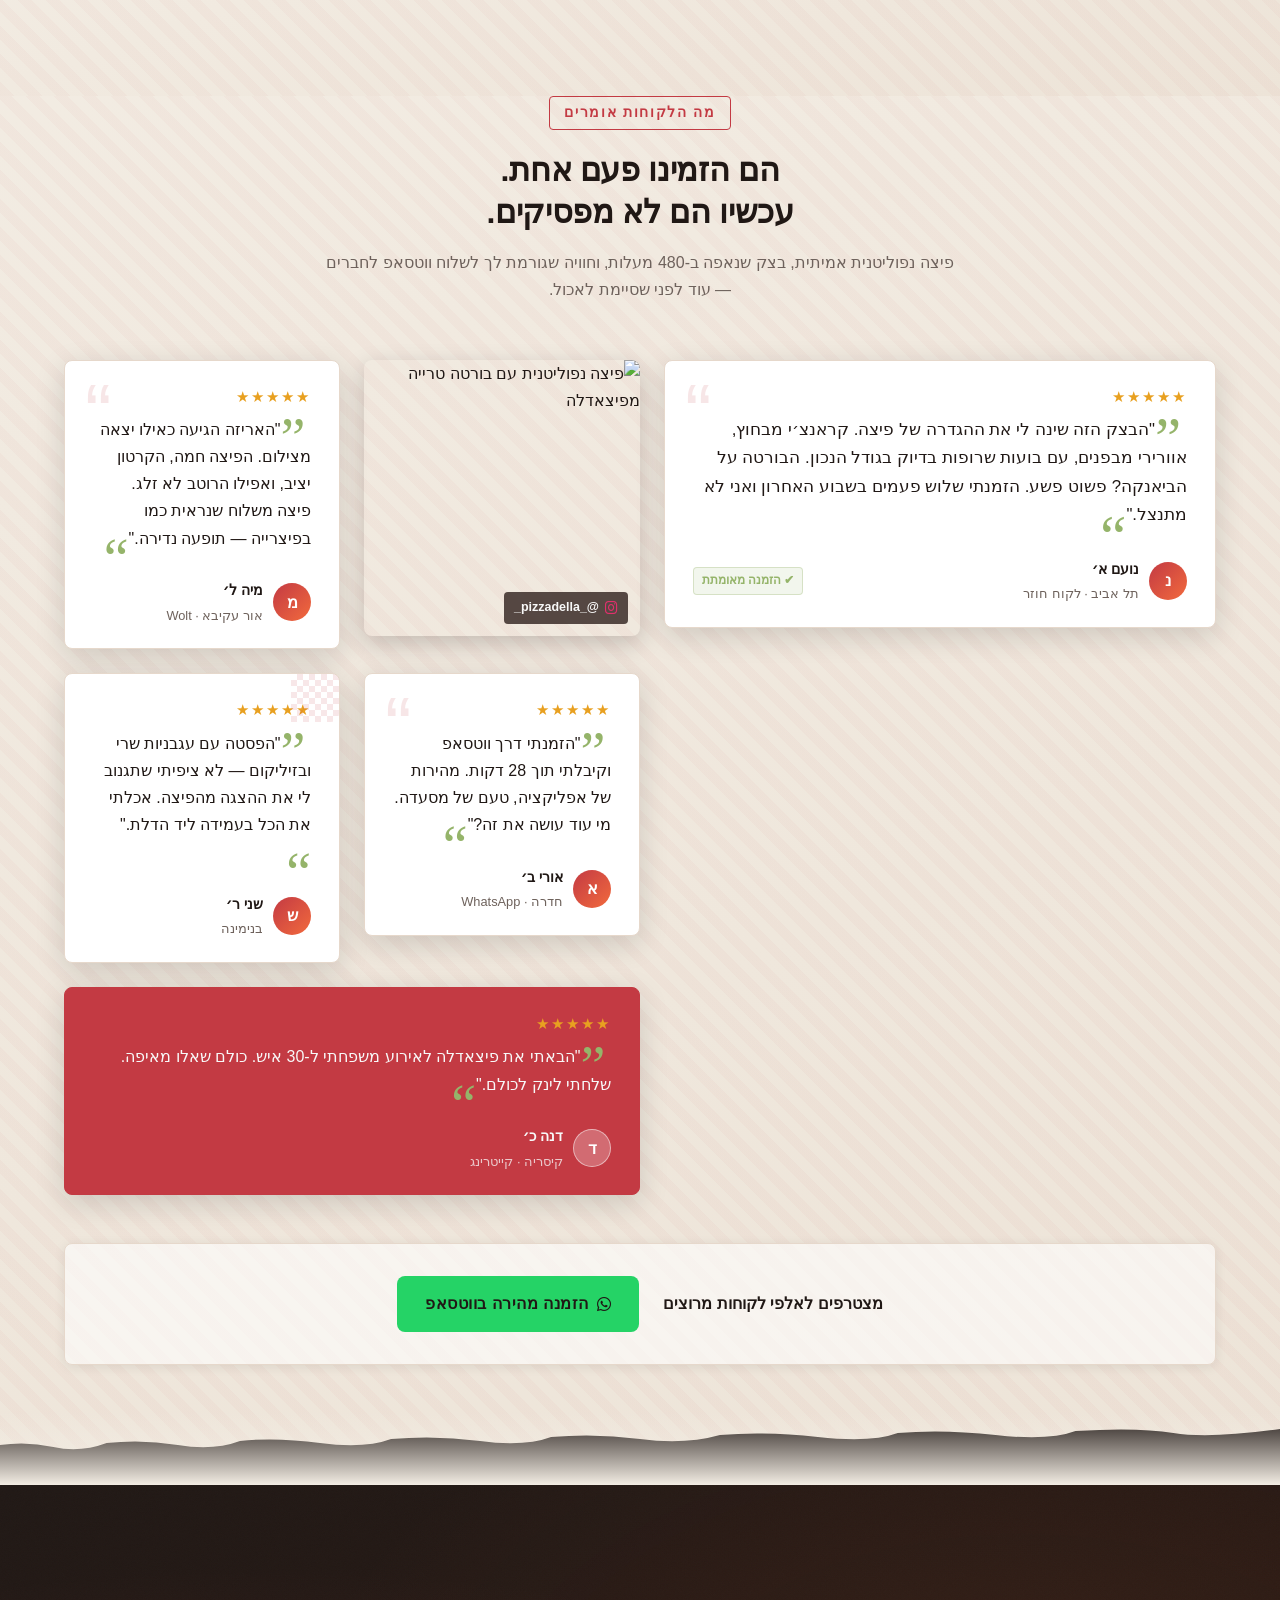
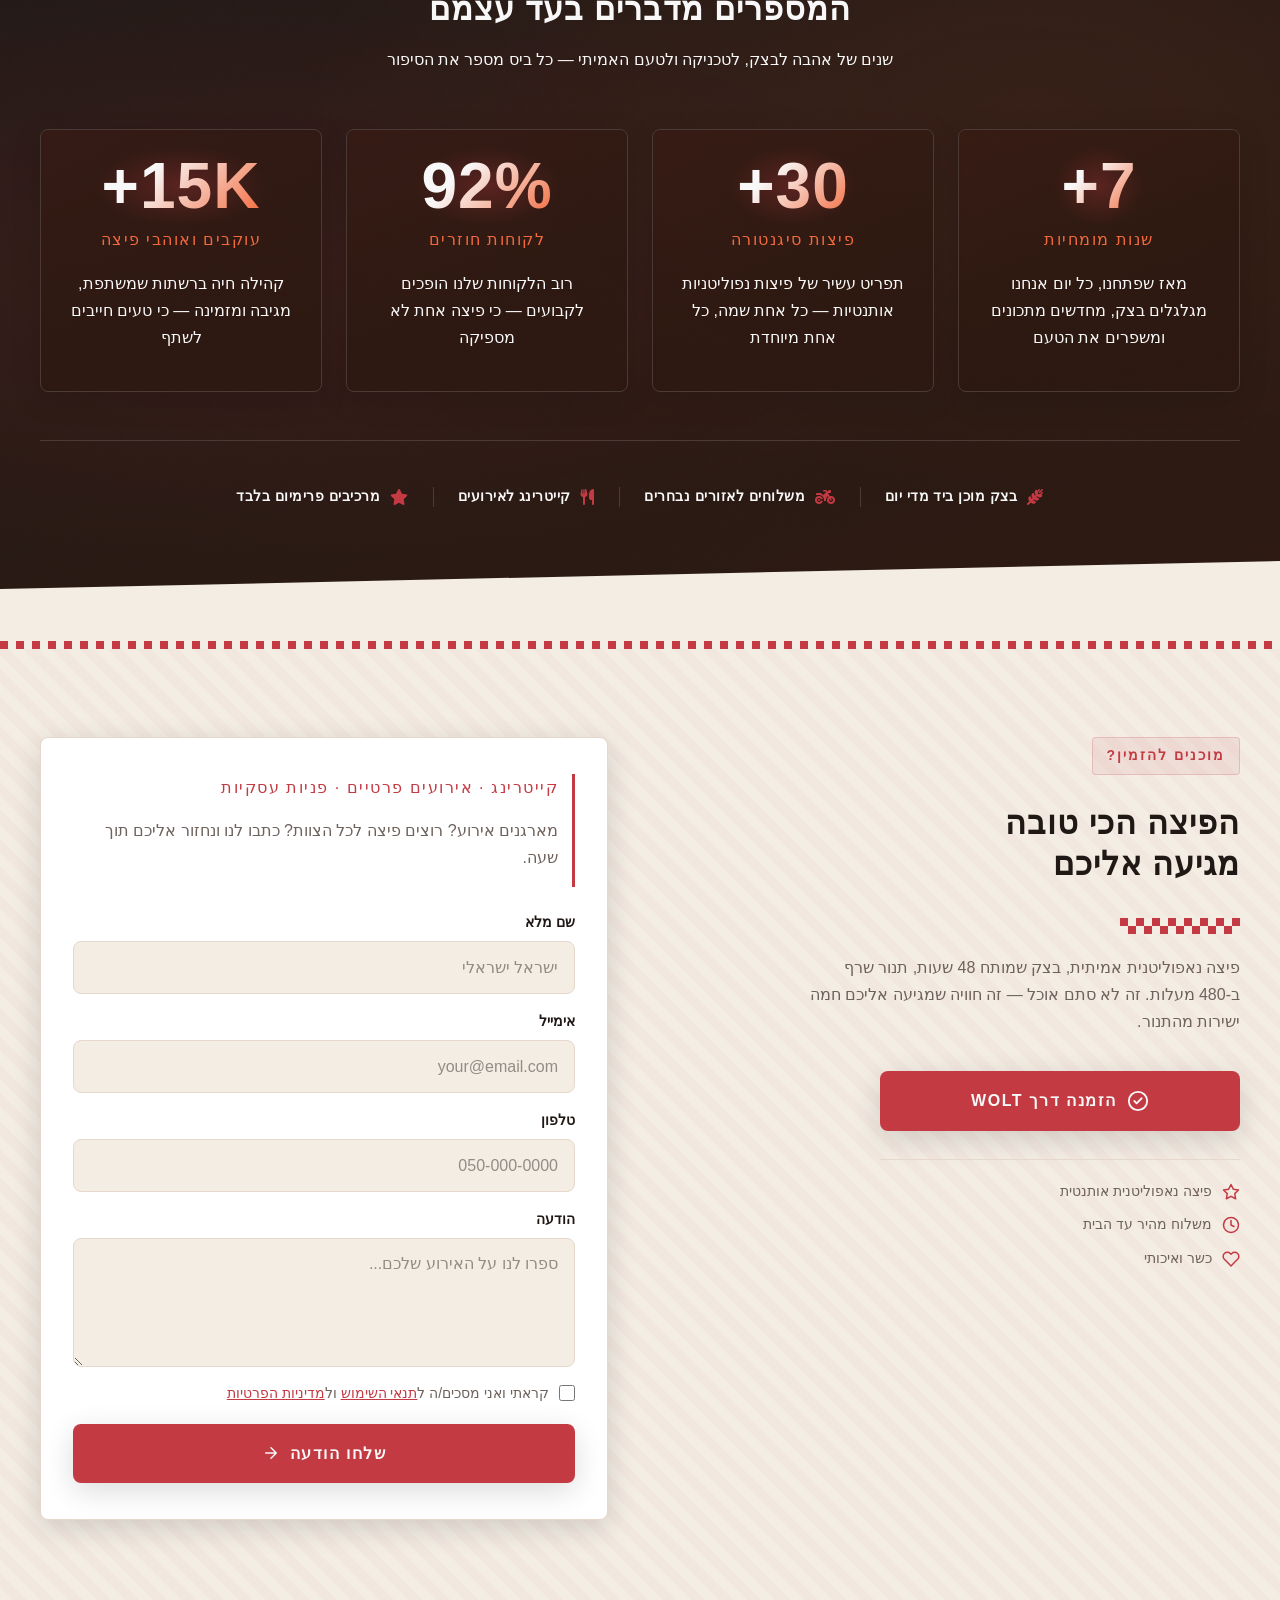
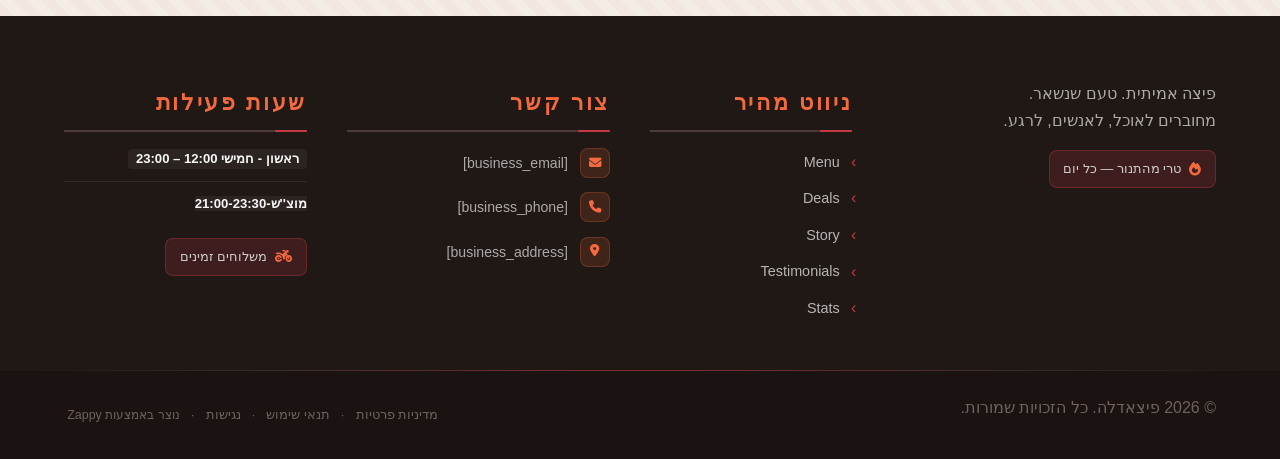
==== commit f6598f96: "Background sync: Progressive GitHub Sync" ====
--- a/index.html
+++ b/index.html
@@ -253,14 +253,400 @@
     <!-- Mickidum Accessibility Toolbar -->
     <script src="https://cdn.jsdelivr.net/gh/mickidum/acc_toolbar/acctoolbar/acctoolbar.min.js"></script>
 
+
+
+<style data-zappy-section-v2-css="true">
+/* V2 Regenerated Section CSS */
+.index-hero-section {
+  position: relative;
+  width: 100%;
+  min-height: 100vh;
+  overflow: visible;
+  display: flex;
+  align-items: flex-end;
+  background: var(--bg-dark);
+  color: var(--text-light);
+  padding-bottom: 70px;
+  direction: rtl;
+}
+
+/* Background Image */
+.index-hero-section .index-hero-bg {
+  position: absolute;
+  inset: 0;
+  z-index: 0;
+  width: 100%;
+  height: 100%;
+  background-size: cover;
+  background-position: center;
+}
+
+/* Scrim Overlay */
+.index-hero-section .index-hero-scrim {
+  position: absolute;
+  inset: 0;
+  z-index: 1;
+  pointer-events: none;
+  background-color: rgba(26,10,8,0.55);
+  background-image:
+    linear-gradient(to top, rgba(26,10,8,0.92) 0%, rgba(26,10,8,0.7) 40%, rgba(26,10,8,0.25) 75%, rgba(26,10,8,0.1) 100%),
+    linear-gradient(to left, rgba(26,10,8,0.5) 0%, transparent 60%);
+}
+
+/* Checkerboard Corner Decoration */
+.index-hero-section .index-hero-checker {
+  position: absolute;
+  top: 0;
+  inset-inline-end: 0;
+  width: 120px;
+  height: 120px;
+  z-index: 2;
+  pointer-events: none;
+  background-image: repeating-conic-gradient(rgba(195,58,67,0.9) 0% 25%, transparent 0% 50%);
+  background-size: 20px 20px;
+  opacity: 0.85;
+  -webkit-mask-image: linear-gradient(to bottom-left, black 30%, transparent 80%);
+  mask-image: linear-gradient(to bottom-left, black 30%, transparent 80%);
+}
+
+/* Italian Stamp Badge */
+.index-hero-section .index-hero-stamp {
+  position: absolute;
+  bottom: 140px;
+  inset-inline-start: 60px;
+  z-index: 10;
+  pointer-events: none;
+  opacity: 0.9;
+  transform: rotate(-8deg);
+}
+
+/* 480 Flame Badge */
+.index-hero-section .index-hero-flame-badge {
+  position: absolute;
+  bottom: 100px;
+  inset-inline-start: 160px;
+  z-index: 10;
+  pointer-events: none;
+  transform: rotate(5deg);
+}
+
+/* Main Content */
+.index-hero-section .index-hero-content {
+  position: relative;
+  z-index: 10;
+  width: 100%;
+  max-width: 1200px;
+  margin: 0 auto;
+  padding: 160px 24px 60px;
+  display: flex;
+  flex-direction: column;
+  align-items: flex-start;
+  gap: 20px;
+}
+
+/* Eyebrow Label */
+.index-hero-section .index-hero-eyebrow {
+  display: inline-block;
+  font-family: 'Heebo', 'Assistant', sans-serif;
+  font-size: 0.75rem;
+  font-weight: 700;
+  letter-spacing: 0.12em;
+  text-transform: uppercase;
+  color: var(--secondary);
+  background: rgba(242,106,61,0.12);
+  border: 1px solid rgba(242,106,61,0.35);
+  padding: 6px 14px;
+  border-radius: 100px;
+  text-align: right;
+}
+
+/* H1 Headline */
+.index-hero-section .index-hero-h1 {font-family: 'Bebas Neue', 'Arial Black', sans-serif;
+  font-size: clamp(3rem, 8vw, 6.5rem);
+  font-weight: 800;
+  line-height: 1.05;
+  letter-spacing: -0.02em;
+  color: var(--text-light);
+  text-align: right;
+  margin: 0;
+  display: flex;
+  flex-direction: column;}
+
+.index-hero-section .index-hero-h1-line1 {
+  color: var(--text-light);
+  display: block;
+}
+
+.index-hero-section .index-hero-h1-line2 {
+  color: var(--primary);
+  display: block;
+  position: relative;
+}
+
+.index-hero-section .index-hero-h1-line2::before {
+  content: '';
+  position: absolute;
+  bottom: -4px;
+  inset-inline-end: 0;
+  width: 60%;
+  height: 3px;
+  background: linear-gradient(to left, var(--primary), transparent);
+  border-radius: 2px;
+}
+
+/* Subtitle */
+.index-hero-section .index-hero-subtitle {
+  font-family: 'Heebo', 'Assistant', sans-serif;
+  font-size: 1.1rem;
+  font-weight: 400;
+  line-height: 1.65;
+  color: rgba(248,248,248,0.88);
+  text-align: right;
+  max-width: 520px;
+  margin: 0;
+  text-shadow: 0 2px 12px rgba(26,10,8,0.7);
+}
+
+/* CTA Buttons */
+.index-hero-section .index-hero-ctas {
+  display: flex;
+  flex-direction: row;
+  flex-wrap: wrap;
+  gap: 12px;
+  align-items: center;
+  justify-content: flex-start;
+  margin-top: 4px;
+}
+
+.index-hero-section .index-hero-btn-wolt {
+  display: inline-flex;
+  align-items: center;
+  gap: 8px;
+  background: var(--primary);
+  color: #fff;
+  font-family: 'Heebo', 'Assistant', sans-serif;
+  font-size: 1rem;
+  font-weight: 700;
+  padding: 14px 28px;
+  border-radius: 8px;
+  text-decoration: none;
+  border: none;
+  box-shadow: 0 8px 32px rgba(195,58,67,0.45);
+  transition: all 0.3s cubic-bezier(0.4,0,0.2,1);
+  letter-spacing: 0.01em;
+}
+
+.index-hero-section .index-hero-btn-wolt:hover {
+  background: #a82e36;
+  transform: translateY(-3px);
+  box-shadow: 0 12px 40px rgba(195,58,67,0.55);
+  color: #fff;
+}
+
+.index-hero-section .index-hero-btn-menu {
+  display: inline-flex;
+  align-items: center;
+  gap: 8px;
+  background: transparent;
+  color: var(--text-light);
+  font-family: 'Heebo', 'Assistant', sans-serif;
+  font-size: 1rem;
+  font-weight: 700;
+  padding: 13px 26px;
+  border-radius: 8px;
+  text-decoration: none;
+  border: 2px solid rgba(248,248,248,0.7);
+  transition: all 0.3s cubic-bezier(0.4,0,0.2,1);
+  backdrop-filter: blur(4px);
+  background: rgba(255,255,255,0.07);
+}
+
+.index-hero-section .index-hero-btn-menu:hover {
+  border-color: var(--text-light);
+  background: rgba(255,255,255,0.15);
+  transform: translateY(-2px);
+  color: var(--text-light);
+}
+
+.index-hero-section .index-hero-btn-contact {
+  display: inline-flex;
+  align-items: center;
+  background: transparent;
+  color: rgba(248,248,248,0.7);
+  font-family: 'Heebo', 'Assistant', sans-serif;
+  font-size: 0.95rem;
+  font-weight: 600;
+  padding: 13px 20px;
+  border-radius: 8px;
+  text-decoration: none;
+  border: 1px solid rgba(248,248,248,0.25);
+  transition: all 0.3s cubic-bezier(0.4,0,0.2,1);
+}
+
+.index-hero-section .index-hero-btn-contact:hover {
+  color: var(--text-light);
+  border-color: rgba(248,248,248,0.5);
+  background: rgba(255,255,255,0.06);
+}
+
+/* Trust Chips */
+.index-hero-section .index-hero-trust {
+  display: flex;
+  flex-direction: row;
+  flex-wrap: wrap;
+  gap: 10px;
+  align-items: center;
+  margin-top: 8px;
+}
+
+.index-hero-section .index-hero-chip {
+  display: inline-flex;
+  align-items: center;
+  gap: 6px;
+  font-family: 'Heebo', 'Assistant', sans-serif;
+  font-size: 0.82rem;
+  font-weight: 600;
+  color: rgba(248,248,248,0.85);
+  background: rgba(26,10,8,0.55);
+  border: 1px solid rgba(248,248,248,0.2);
+  padding: 6px 14px;
+  border-radius: 100px;
+  backdrop-filter: blur(6px);
+  white-space: nowrap;
+  transition: all 0.25s ease;
+}
+
+.index-hero-section .index-hero-chip svg {
+  color: var(--secondary);
+  flex-shrink: 0;
+}
+
+.index-hero-section .index-hero-chip:hover {
+  border-color: rgba(195,58,67,0.5);
+  background: rgba(195,58,67,0.12);
+}
+
+/* Bottom Wave Divider */
+.index-hero-section .index-hero-divider-wrapper {
+  position: absolute;
+  bottom: 0;
+  left: 0;
+  width: 100%;
+  height: 70px;
+  pointer-events: none;
+  z-index: 5;
+}
+
+.index-hero-section .index-hero-divider-wrapper svg {
+  display: block;
+  width: 100%;
+  height: 100%;
+}
+
+/* ─── RESPONSIVE: TABLET ─── */
+@media (max-width: 1024px) {
+  .index-hero-section .index-hero-stamp {
+    inset-inline-start: 30px;
+    bottom: 130px;
+    width: 100px;
+    height: 100px;
+  }
+  .index-hero-section .index-hero-flame-badge {
+    inset-inline-start: 120px;
+    bottom: 90px;
+    width: 84px;
+    height: 84px;
+  }
+}
+
+/* ─── RESPONSIVE: MOBILE ─── */
+@media (max-width: 768px) {
+  .index-hero-section {
+    min-height: 100svh;
+    align-items: flex-end;
+  }
+
+  .index-hero-section .index-hero-content {
+    padding: 100px 16px 50px;
+    gap: 16px;
+  }
+
+  .index-hero-section .index-hero-h1 {
+    font-size: clamp(2.8rem, 14vw, 4.5rem);
+  }
+
+  .index-hero-section .index-hero-subtitle {
+    font-size: 1rem;
+    max-width: 100%;
+  }
+
+  .index-hero-section .index-hero-ctas {
+    gap: 10px;
+  }
+
+  .index-hero-section .index-hero-btn-wolt {
+    padding: 13px 22px;
+    font-size: 0.95rem;
+    width: 100%;
+    justify-content: center;
+  }
+
+  .index-hero-section .index-hero-btn-menu {
+    padding: 11px 20px;
+    font-size: 0.9rem;
+  }
+
+  .index-hero-section .index-hero-btn-contact {
+    padding: 11px 16px;
+    font-size: 0.88rem;
+  }
+
+  .index-hero-section .index-hero-trust {
+    gap: 8px;
+  }
+
+  .index-hero-section .index-hero-chip {
+    font-size: 0.78rem;
+    padding: 5px 11px;
+  }
+
+  .index-hero-section .index-hero-stamp {
+    position: static;
+    display: none;
+  }
+
+  .index-hero-section .index-hero-flame-badge {
+    position: static;
+    display: none;
+  }
+
+  .index-hero-section .index-hero-checker {
+    width: 80px;
+    height: 80px;
+  }
+}
+/* ZAPPY_POSTGEN_GUARD_HERO_FONT_CAP:index-hero */
+.hero h1, .hero-section h1, [class*="hero-"] h1, [class~="hero"] h1, .hero .hero-title, .hero-title { font-size: 48px !important; line-height: 1.2 !important; }
+@media (max-width: 1024px) {
+  .hero h1, .hero-section h1, [class*="hero-"] h1, [class~="hero"] h1, .hero .hero-title, .hero-title { font-size: 36px !important; }
+}
+@media (max-width: 768px) {
+  .hero h1, .hero-section h1, [class*="hero-"] h1, [class~="hero"] h1, .hero .hero-title, .hero-title { font-size: 28px !important; }
+}
+
+/* ZAPPY_POSTGEN_GUARD_HERO_TYPO:בית-hero (index-hero) — stripped 1 jarring hero headline effect(s) */
+
+</style>
+
 <style data-zappy-section-v2-css="true">
 /* V2 Regenerated Section CSS */
 .home-menu-section {
   direction: rtl;
   background-color: #1A0A08;
   background-image:
-    repeating-linear-gradient(45deg, rgba(195,58,67,0.03) 0px, rgba(195,58,67,0.03) 10px, transparent 10px, transparent 20px),
-    linear-gradient(160deg, #201815 0%, #1A0A08 60%, #160806 100%);
+    radial-gradient(ellipse at 10% 20%, rgba(195,58,67,0.08) 0%, transparent 50%),
+    radial-gradient(ellipse at 90% 80%, rgba(242,106,61,0.06) 0%, transparent 50%),
+    repeating-linear-gradient(45deg, rgba(195,58,67,0.025) 0px, rgba(195,58,67,0.025) 1px, transparent 1px, transparent 28px);
   color: var(--text-light);
   padding: 80px 0 0;
   position: relative;
@@ -268,300 +654,286 @@
   font-family: 'Heebo', 'Assistant', sans-serif;
 }
 
-/* Decorative checker corner */
-.home-menu-section .menu-checker-decor {
-  position: absolute;
-  top: 20px;
-  right: 20px;
-  width: 80px;
-  height: 80px;
-  opacity: 0.35;
-  pointer-events: none;
-  z-index: 0;
-  aria-hidden: true;
-}
-
-/* Container */
-.home-menu-section .menu-container {
+/* ── HEADER ── */
+.home-menu-section .menu-header {
+  text-align: center;
+  padding: 0 24px 56px;
+  position: relative;
+  z-index: 2;
+}
+
+.home-menu-section .menu-badge {
+  display: inline-block;
+  background: var(--primary);
+  color: var(--text-light);
+  font-size: 0.8rem;
+  font-weight: 700;
+  letter-spacing: 0.08em;
+  text-transform: uppercase;
+  padding: 6px 18px;
+  border-radius: 100px;
+  margin-bottom: 16px;
+}
+
+.home-menu-section .menu-title {
+  font-family: 'Bebas Neue', 'Heebo', sans-serif;
+  font-size: clamp(2.8rem, 7vw, 5rem);
+  font-weight: 700;
+  letter-spacing: 0.04em;
+  line-height: 1.1;
+  color: var(--text-light);
+  margin: 0 0 16px;
+  text-align: center;
+}
+
+.home-menu-section .menu-subtitle {
+  font-size: 1rem;
+  line-height: 1.7;
+  color: rgba(248,248,248,0.72);
+  max-width: 560px;
+  margin: 0 auto 20px;
+  text-align: center;
+}
+
+.home-menu-section .kosher-badge {
+  display: inline-block;
+  border: 1.5px solid rgba(195,58,67,0.6);
+  color: rgba(248,248,248,0.75);
+  font-size: 0.78rem;
+  font-weight: 600;
+  padding: 4px 14px;
+  border-radius: 100px;
+  letter-spacing: 0.06em;
+}
+
+/* ── GRID ── */
+.home-menu-section .menu-grid {
+  display: grid;
+  grid-template-columns: repeat(3, 1fr);
+  gap: 20px;
   max-width: 1200px;
   margin: 0 auto;
   padding: 0 24px 60px;
   position: relative;
-  z-index: 1;
-}
-
-/* ── HEADER ── */
-.home-menu-section .menu-header {
-  text-align: center;
-  margin-bottom: 56px;
-  position: relative;
-}
-
-.home-menu-section .menu-badge {
-  display: inline-block;
-  background: var(--primary);
-  color: var(--text-light);
-  font-family: 'Heebo', sans-serif;
-  font-size: 0.8rem;
-  font-weight: 700;
-  letter-spacing: 0.12em;
-  text-transform: uppercase;
-  padding: 6px 18px;
-  border-radius: 100px;
-  margin-bottom: 16px;
-}
-
-.home-menu-section .menu-title {
-  font-family: 'Bebas Neue', 'Heebo', sans-serif;
-  font-size: clamp(2.6rem, 6vw, 4.5rem);
-  font-weight: 700;
-  color: var(--text-light);
-  line-height: 1.1;
-  letter-spacing: 0.02em;
-  margin: 0 0 16px;
-}
-
-.home-menu-section .menu-subtitle {
-  font-size: 1rem;
-  color: #C2A898;
-  line-height: 1.7;
-  max-width: 600px;
-  margin: 0 auto 20px;
-  text-align: center;
-}
-
-.home-menu-section .menu-kosher-badge {
-  display: inline-flex;
-  align-items: center;
-  gap: 6px;
-  background: transparent;
-  border: 1.5px solid var(--primary);
-  color: var(--primary);
-  font-size: 0.8rem;
-  font-weight: 700;
-  padding: 5px 14px;
-  border-radius: 100px;
-  letter-spacing: 0.06em;
-}
-
-/* ── MENU GRID ── */
-.home-menu-section .menu-grid {
-  display: grid;
-  grid-template-columns: repeat(3, 1fr);
-  gap: 24px;
-  margin-bottom: 40px;
+  z-index: 2;
   direction: rtl;
 }
 
-/* ── CARD BASE ── */
+/* ── CARDS ── */
 .home-menu-section .menu-card {
   background: #F5F0E8;
   border-radius: 16px;
-  padding: 0;
   overflow: hidden;
   box-shadow: 0 8px 32px rgba(26,10,8,0.22);
   display: flex;
   flex-direction: column;
   position: relative;
-  transition: transform 0.25s ease, box-shadow 0.25s ease;
-}
-
-.home-menu-section .menu-card:hover {
-  transform: translateY(-4px);
-  box-shadow: 0 16px 48px rgba(26,10,8,0.32);
-}
-
-.home-menu-section .menu-card-header {
+}
+
+.home-menu-section .card-header-bar {
   display: flex;
   flex-direction: row;
   align-items: center;
   gap: 10px;
-  padding: 20px 20px 12px;
-  border-bottom: 2px solid rgba(195,58,67,0.12);
-}
-
-.home-menu-section .category-icon {
+  padding: 14px 18px 12px;
+  background: rgba(195,58,67,0.08);
+  border-bottom: 2px solid rgba(195,58,67,0.15);
+}
+
+.home-menu-section .card-emoji {
   font-size: 1.4rem;
   line-height: 1;
 }
 
-.home-menu-section .category-title {
+.home-menu-section .card-title {
   font-family: 'Bebas Neue', 'Heebo', sans-serif;
   font-size: 1.5rem;
   font-weight: 700;
+  letter-spacing: 0.05em;
   color: var(--primary);
-  letter-spacing: 0.04em;
   margin: 0;
   line-height: 1.2;
 }
 
-/* ── ITEMS LIST ── */
+.home-menu-section .card-body {
+  padding: 16px 18px 18px;
+  flex: 1;
+  display: flex;
+  flex-direction: column;
+  gap: 10px;
+}
+
+/* ── MENU ITEMS LIST ── */
 .home-menu-section .menu-items-list {
   list-style: none;
   margin: 0;
-  padding: 12px 20px;
-  flex: 1;
+  padding: 0;
+  display: flex;
+  flex-direction: column;
+  gap: 0;
 }
 
 .home-menu-section .menu-item {
   display: flex;
   flex-direction: row;
+  justify-content: space-between;
   align-items: flex-start;
-  justify-content: space-between;
-  gap: 12px;
-  padding: 10px 0;
-  border-bottom: 1px solid rgba(195,58,67,0.1);
+  gap: 8px;
+  padding: 9px 0;
+  border-bottom: 1px solid rgba(26,10,8,0.08);
 }
 
 .home-menu-section .menu-item:last-child {
   border-bottom: none;
 }
 
-.home-menu-section .item-info {
+.home-menu-section .item-name {
+  font-size: 0.9rem;
+  font-weight: 600;
+  color: var(--text-dark);
+  line-height: 1.4;
   display: flex;
   flex-direction: column;
   gap: 2px;
+  text-align: right;
   flex: 1;
-  text-align: right;
-}
-
-.home-menu-section .item-name {
-  font-size: 0.95rem;
-  font-weight: 700;
-  color: #201815;
-  line-height: 1.3;
-}
-
-.home-menu-section .item-desc {
-  font-size: 0.78rem;
-  color: #6E625C;
+}
+
+.home-menu-section .item-name small {
+  font-size: 0.75rem;
+  font-weight: 400;
+  color: var(--text-muted);
   line-height: 1.4;
 }
 
 .home-menu-section .item-price {
   font-family: 'Bebas Neue', 'Heebo', sans-serif;
-  font-size: 1.15rem;
+  font-size: 1.1rem;
   font-weight: 700;
   color: var(--primary);
   white-space: nowrap;
-  min-width: 32px;
-  text-align: start;
-  padding-inline-start: 4px;
-}
-
-/* ── CARD IMAGE ── */
-.home-menu-section .menu-card-image {
-  width: 100%;
-  height: 180px;
+  flex-shrink: 0;
+  line-height: 1.3;
+}
+
+.home-menu-section .item-price.gold {
+  color: #C8960C;
+}
+
+/* ── DEALS CARD ── */
+.home-menu-section .card-deals {
+  background: linear-gradient(145deg, #C41E3A 0%, #9B1530 100%);
+}
+
+.home-menu-section .card-deals .card-header-bar {
+  background: rgba(0,0,0,0.15);
+  border-bottom-color: rgba(255,255,255,0.15);
+}
+
+.home-menu-section .card-deals .card-title {
+  color: #fff;
+}
+
+.home-menu-section .card-deals .menu-item {
+  border-bottom-color: rgba(255,255,255,0.15);
+}
+
+.home-menu-section .card-deals .item-name {
+  color: #fff;
+}
+
+.home-menu-section .card-deals .item-name small {
+  color: rgba(255,255,255,0.72);
+}
+
+.home-menu-section .deal-ribbon {
+  position: absolute;
+  top: 14px;
+  left: 14px;
+  background: #FFD700;
+  color: #1A0A08;
+  font-size: 0.7rem;
+  font-weight: 800;
+  letter-spacing: 0.1em;
+  text-transform: uppercase;
+  padding: 3px 10px;
+  border-radius: 4px;
+  z-index: 3;
+}
+
+/* ── FOOD IMAGES INSIDE CARDS ── */
+.home-menu-section .card-food-image {
+  margin-top: auto;
+  border-radius: 10px;
   overflow: hidden;
-  margin-top: auto;
+  height: 140px;
   flex-shrink: 0;
 }
 
-.home-menu-section .menu-card-image img {
+.home-menu-section .card-food-image img {
   width: 100%;
   height: 100%;
   object-fit: cover;
   display: block;
-  transition: transform 0.4s ease;
-}
-
-.home-menu-section .menu-card:hover .menu-card-image img {
-  transform: scale(1.04);
-}
-
-/* ── DEALS CARD ── */
-.home-menu-section .card-deals {
-  background: linear-gradient(145deg, #C33A43 0%, #a02830 100%);
-  border: none;
-}
-
-.home-menu-section .card-deals .menu-card-header {
-  border-bottom-color: rgba(255,255,255,0.2);
-}
-
-.home-menu-section .card-deals .category-title {
-  color: #fff;
-}
-
-.home-menu-section .card-deals .item-name {
-  color: #fff;
-}
-
-.home-menu-section .card-deals .item-desc {
-  color: rgba(255,255,255,0.75);
-}
-
-.home-menu-section .card-deals .menu-item {
-  border-bottom-color: rgba(255,255,255,0.15);
-}
-
-.home-menu-section .deal-price {
-  color: #FFF3B0 !important;
-  font-size: 1.3rem !important;
-}
-
-.home-menu-section .deals-ribbon {
-  position: absolute;
-  top: 16px;
-  left: 16px;
-  background: #FFF3B0;
-  color: #C33A43;
-  font-size: 0.7rem;
-  font-weight: 800;
-  letter-spacing: 0.1em;
-  padding: 4px 10px;
+  border-radius: 10px;
+}
+
+/* ── FRESHNESS & SAUCE ── */
+.home-menu-section .freshness-tag {
+  display: inline-block;
+  background: rgba(149,180,106,0.15);
+  color: #4a7a1e;
+  font-size: 0.78rem;
+  font-weight: 700;
+  padding: 4px 12px;
   border-radius: 100px;
-  text-transform: uppercase;
-  z-index: 2;
-}
-
-/* ── PASTA CARD NOTES ── */
-.home-menu-section .category-note {
-  font-size: 0.85rem;
+  border: 1px solid rgba(149,180,106,0.4);
+  margin-bottom: 4px;
+  text-align: right;
+}
+
+.home-menu-section .sauce-block {
+  background: rgba(26,10,8,0.04);
+  border-radius: 8px;
+  padding: 8px 12px;
+  border-inline-start: 3px solid var(--primary);
+}
+
+.home-menu-section .sauce-label {
+  font-size: 0.78rem;
   font-weight: 700;
-  color: #201815;
-  margin: 0 20px 2px;
-  text-align: right;
-}
-
-.home-menu-section .category-note-sm {
+  color: var(--primary);
+  display: block;
+  margin-bottom: 2px;
+}
+
+.home-menu-section .sauce-text {
   font-size: 0.78rem;
-  color: #6E625C;
-  margin: 0 20px 8px;
-  text-align: right;
+  color: var(--text-muted);
   line-height: 1.5;
 }
 
-.home-menu-section .category-note-addon {
-  font-size: 0.8rem;
-  color: var(--primary);
-  font-weight: 600;
-  margin: 4px 20px 12px;
-  text-align: right;
-}
-
 /* ── DESSERT TOPPINGS ── */
-.home-menu-section .dessert-toppings {
-  padding: 8px 20px 16px;
+.home-menu-section .toppings-section {
+  margin-top: 4px;
 }
 
 .home-menu-section .toppings-label {
   font-size: 0.78rem;
   font-weight: 700;
-  color: #6E625C;
+  color: var(--text-muted);
+  display: block;
   margin-bottom: 8px;
-  text-align: right;
-}
-
-.home-menu-section .toppings-grid {
+}
+
+.home-menu-section .toppings-tags {
   display: flex;
   flex-wrap: wrap;
   gap: 6px;
   justify-content: flex-end;
 }
 
-.home-menu-section .topping-tag {
+.home-menu-section .tag {
   background: rgba(195,58,67,0.1);
   color: var(--primary);
   font-size: 0.72rem;
@@ -573,84 +945,72 @@
 }
 
 /* ── EXTRAS CARD ── */
-.home-menu-section .extras-desc {
+.home-menu-section .card-extras .extras-intro {
   font-size: 0.82rem;
-  color: #6E625C;
+  font-weight: 700;
+  color: var(--text-muted);
+  margin: 0 0 8px;
+  text-align: right;
+}
+
+.home-menu-section .extras-tags {
+  display: flex;
+  flex-wrap: wrap;
+  gap: 6px;
+  justify-content: flex-end;
+  margin-bottom: 12px;
+}
+
+.home-menu-section .extras-items {
+  margin-top: 8px;
+}
+
+.home-menu-section .extras-tier {
+  background: rgba(26,10,8,0.05);
+  border-radius: 8px;
+  padding: 10px 12px;
+  border-inline-start: 3px solid var(--accent);
+}
+
+.home-menu-section .tier-label {
+  font-size: 0.8rem;
+  color: var(--text-dark);
   line-height: 1.6;
-  padding: 12px 20px 8px;
   text-align: right;
-  margin: 0;
-}
-
-.home-menu-section .extras-pricing {
-  padding: 8px 20px 20px;
-}
-
-.home-menu-section .extra-tier {
-  background: rgba(195,58,67,0.06);
-  border-inline-start: 3px solid var(--primary);
-  padding: 8px 12px;
-  border-radius: 0 6px 6px 0;
-  margin-bottom: 8px;
-}
-
-.home-menu-section .extra-tier-label {
-  font-size: 0.8rem;
-  font-weight: 600;
-  color: #201815;
   display: block;
-  text-align: right;
-}
-
-.home-menu-section .price-tiers {
-  display: flex;
-  gap: 12px;
-  margin-top: 12px;
-  justify-content: flex-end;
-}
-
-.home-menu-section .price-tier {
-  display: flex;
-  flex-direction: column;
-  align-items: center;
-  background: var(--primary);
-  color: #fff;
-  border-radius: 8px;
-  padding: 8px 16px;
-  min-width: 60px;
-}
-
-.home-menu-section .tier-price {
-  font-family: 'Bebas Neue', 'Heebo', sans-serif;
-  font-size: 1.3rem;
-  font-weight: 700;
-  line-height: 1;
-  color: #fff;
-}
-
-.home-menu-section .tier-label {
-  font-size: 0.7rem;
-  color: rgba(255,255,255,0.8);
-  margin-top: 2px;
 }
 
 /* ── PHOTO STRIP ── */
-.home-menu-section .menu-photo-strip {
+.home-menu-section .photo-strip {
   display: grid;
   grid-template-columns: 1fr 1fr;
-  gap: 20px;
-  margin-bottom: 0;
+  gap: 0;
+  max-width: 1200px;
+  margin: 0 auto 0;
+  padding: 0 24px 0;
+  position: relative;
+  z-index: 2;
 }
 
 .home-menu-section .photo-strip-item {
   position: relative;
-  border-radius: 16px;
   overflow: hidden;
+}
+
+.home-menu-section .photo-strip-item:first-child {
+  border-radius: 16px 0 0 0;
+}
+
+.home-menu-section .photo-strip-item:last-child {
+  border-radius: 0 16px 0 0;
+}
+
+.home-menu-section .photo-strip-img {
   height: 260px;
-  box-shadow: 0 8px 32px rgba(26,10,8,0.3);
-}
-
-.home-menu-section .photo-strip-item img {
+  overflow: hidden;
+}
+
+.home-menu-section .photo-strip-img img {
   width: 100%;
   height: 100%;
   object-fit: cover;
@@ -658,41 +1018,43 @@
   transition: transform 0.4s ease;
 }
 
-.home-menu-section .photo-strip-item:hover img {
-  transform: scale(1.05);
-}
-
-.home-menu-section .photo-strip-label {
+.home-menu-section .photo-strip-item:hover .photo-strip-img img {
+  transform: scale(1.04);
+}
+
+.home-menu-section .photo-label {
   position: absolute;
   bottom: 0;
   right: 0;
   left: 0;
-  background: linear-gradient(to top, rgba(26,10,8,0.85) 0%, transparent 100%);
+  background: linear-gradient(to top, rgba(26,10,8,0.82) 0%, transparent 100%);
   color: var(--text-light);
+  font-size: 1rem;
+  font-weight: 700;
   font-family: 'Bebas Neue', 'Heebo', sans-serif;
-  font-size: 1.3rem;
-  font-weight: 700;
-  padding: 24px 20px 16px;
+  letter-spacing: 0.05em;
+  padding: 32px 18px 14px;
   text-align: right;
-  letter-spacing: 0.04em;
 }
 
 /* ── FOOTER BAR ── */
 .home-menu-section .menu-footer-bar {
-  background: linear-gradient(90deg, #C33A43 0%, #a02830 100%);
-  padding: 16px 24px;
+  background: var(--primary);
   margin-top: 0;
-}
-
-.home-menu-section .menu-footer-inner {
+  padding: 20px 24px;
+  position: relative;
+  z-index: 2;
+}
+
+.home-menu-section .footer-bar-inner {
   max-width: 1200px;
   margin: 0 auto;
   display: flex;
+  flex-direction: row;
   align-items: center;
-  justify-content: center;
+  justify-content: space-between;
+  gap: 16px;
   flex-wrap: wrap;
-  gap: 16px 24px;
-  direction: rtl;
 }
 
 .home-menu-section .footer-info-item {
@@ -700,88 +1062,105 @@
   flex-direction: row;
   align-items: center;
   gap: 8px;
-  color: #fff;
+  color: var(--text-light);
+  font-size: 0.95rem;
+  font-weight: 600;
+}
+
+.home-menu-section .footer-info-item i {
+  color: rgba(248,248,248,0.8);
   font-size: 0.9rem;
-  font-weight: 600;
-}
-
-.home-menu-section .footer-info-item i {
-  font-size: 0.85rem;
-  color: rgba(255,255,255,0.8);
-}
-
-.home-menu-section .footer-divider {
-  color: rgba(255,255,255,0.4);
-  font-size: 1rem;
-}
-
-/* ── RESPONSIVE ── */
+}
+
+.home-menu-section .kosher-footer-badge {
+  background: rgba(255,255,255,0.15);
+  color: var(--text-light);
+  font-size: 0.8rem;
+  font-weight: 700;
+  letter-spacing: 0.06em;
+  padding: 5px 16px;
+  border-radius: 100px;
+  border: 1.5px solid rgba(255,255,255,0.35);
+}
+
+/* ── HOVER EFFECTS ── */
+.home-menu-section .menu-card {
+  transition: transform 0.25s ease, box-shadow 0.25s ease;
+}
+
+.home-menu-section .menu-card:hover {
+  transform: translateY(-4px);
+  box-shadow: 0 16px 48px rgba(26,10,8,0.32);
+}
+
+/* ── RESPONSIVE: 2 COLUMNS ── */
 @media (max-width: 1024px) {
   .home-menu-section .menu-grid {
     grid-template-columns: repeat(2, 1fr);
   }
 }
 
+/* ── RESPONSIVE: MOBILE ── */
 @media (max-width: 768px) {
   .home-menu-section {
     padding-top: 100px;
   }
 
-  .home-menu-section .menu-container {
-    padding: 0 16px 40px;
-  }
-
   .home-menu-section .menu-header {
-    margin-bottom: 36px;
+    padding: 0 16px 36px;
   }
 
   .home-menu-section .menu-title {
-    font-size: 2.4rem;
-  }
-
-  .home-menu-section .menu-subtitle {
-    font-size: 0.92rem;
+    font-size: 2.8rem;
   }
 
   .home-menu-section .menu-grid {
     grid-template-columns: 1fr !important;
+    padding: 0 16px 40px;
     gap: 16px;
   }
 
-  .home-menu-section .menu-card-image {
-    height: 160px;
-  }
-
-  .home-menu-section .menu-photo-strip {
+  .home-menu-section .photo-strip {
     grid-template-columns: 1fr !important;
-    gap: 14px;
-  }
-
-  .home-menu-section .photo-strip-item {
+    padding: 0 16px 0;
+    gap: 0;
+  }
+
+  .home-menu-section .photo-strip-item:first-child {
+    border-radius: 12px 12px 0 0;
+  }
+
+  .home-menu-section .photo-strip-item:last-child {
+    border-radius: 0 0 0 0;
+  }
+
+  .home-menu-section .photo-strip-img {
     height: 200px;
   }
 
-  .home-menu-section .menu-footer-inner {
-    gap: 12px 16px;
-  }
-
-  .home-menu-section .footer-divider {
-    display: none;
-  }
-
-  .home-menu-section .menu-checker-decor {
-    width: 50px;
-    height: 50px;
-    top: 12px;
-    right: 12px;
-  }
-
-  .home-menu-section .price-tiers {
-    justify-content: flex-start;
-  }
-
-  .home-menu-section .toppings-grid {
-    justify-content: flex-start;
+  .home-menu-section .footer-bar-inner {
+    flex-direction: column;
+    align-items: flex-end;
+    gap: 10px;
+  }
+
+  .home-menu-section .deal-ribbon {
+    top: 10px;
+    left: 10px;
+  }
+
+  .home-menu-section .card-food-image {
+    height: 120px;
+  }
+}
+
+@media (max-width: 480px) {
+  .home-menu-section .menu-title {
+    font-size: 2.2rem;
+  }
+
+  .home-menu-section .menu-subtitle {
+    font-size: 0.9rem;
   }
 }
 /* ZAPPY_POSTGEN_GUARD_FAITHFUL_LAYOUT:Home-menu (home-menu) */
@@ -885,389 +1264,6 @@
   [data-layout-spec="Home-menu"] [class*="menu-card"] > * { min-width: 0 !important; max-width: 100% !important; }
   [data-layout-spec="Home-menu"] .deco-asset { display: none !important; }
 }
-
-</style>
-
-<style data-zappy-section-v2-css="true">
-/* V2 Regenerated Section CSS */
-.index-hero-section {
-  position: relative;
-  width: 100%;
-  min-height: 100vh;
-  overflow: visible;
-  display: flex;
-  align-items: flex-end;
-  background: var(--bg-dark);
-  color: var(--text-light);
-  padding-bottom: 70px;
-  direction: rtl;
-}
-
-/* Background Image */
-.index-hero-section .index-hero-bg {
-  position: absolute;
-  inset: 0;
-  z-index: 0;
-  width: 100%;
-  height: 100%;
-  background-size: cover;
-  background-position: center;
-}
-
-/* Scrim Overlay */
-.index-hero-section .index-hero-scrim {
-  position: absolute;
-  inset: 0;
-  z-index: 1;
-  pointer-events: none;
-  background-color: rgba(26,10,8,0.55);
-  background-image:
-    linear-gradient(to top, rgba(26,10,8,0.92) 0%, rgba(26,10,8,0.7) 40%, rgba(26,10,8,0.25) 75%, rgba(26,10,8,0.1) 100%),
-    linear-gradient(to left, rgba(26,10,8,0.5) 0%, transparent 60%);
-}
-
-/* Checkerboard Corner Decoration */
-.index-hero-section .index-hero-checker {
-  position: absolute;
-  top: 0;
-  inset-inline-end: 0;
-  width: 120px;
-  height: 120px;
-  z-index: 2;
-  pointer-events: none;
-  background-image: repeating-conic-gradient(rgba(195,58,67,0.9) 0% 25%, transparent 0% 50%);
-  background-size: 20px 20px;
-  opacity: 0.85;
-  -webkit-mask-image: linear-gradient(to bottom-left, black 30%, transparent 80%);
-  mask-image: linear-gradient(to bottom-left, black 30%, transparent 80%);
-}
-
-/* Italian Stamp Badge */
-.index-hero-section .index-hero-stamp {
-  position: absolute;
-  bottom: 140px;
-  inset-inline-start: 60px;
-  z-index: 10;
-  pointer-events: none;
-  opacity: 0.9;
-  transform: rotate(-8deg);
-}
-
-/* 480 Flame Badge */
-.index-hero-section .index-hero-flame-badge {
-  position: absolute;
-  bottom: 100px;
-  inset-inline-start: 160px;
-  z-index: 10;
-  pointer-events: none;
-  transform: rotate(5deg);
-}
-
-/* Main Content */
-.index-hero-section .index-hero-content {
-  position: relative;
-  z-index: 10;
-  width: 100%;
-  max-width: 1200px;
-  margin: 0 auto;
-  padding: 160px 24px 60px;
-  display: flex;
-  flex-direction: column;
-  align-items: flex-start;
-  gap: 20px;
-}
-
-/* Eyebrow Label */
-.index-hero-section .index-hero-eyebrow {
-  display: inline-block;
-  font-family: 'Heebo', 'Assistant', sans-serif;
-  font-size: 0.75rem;
-  font-weight: 700;
-  letter-spacing: 0.12em;
-  text-transform: uppercase;
-  color: var(--secondary);
-  background: rgba(242,106,61,0.12);
-  border: 1px solid rgba(242,106,61,0.35);
-  padding: 6px 14px;
-  border-radius: 100px;
-  text-align: right;
-}
-
-/* H1 Headline */
-.index-hero-section .index-hero-h1 {font-family: 'Bebas Neue', 'Arial Black', sans-serif;
-  font-size: clamp(3rem, 8vw, 6.5rem);
-  font-weight: 800;
-  line-height: 1.05;
-  letter-spacing: -0.02em;
-  color: var(--text-light);
-  text-align: right;
-  margin: 0;
-  display: flex;
-  flex-direction: column;}
-
-.index-hero-section .index-hero-h1-line1 {
-  color: var(--text-light);
-  display: block;
-}
-
-.index-hero-section .index-hero-h1-line2 {
-  color: var(--primary);
-  display: block;
-  position: relative;
-}
-
-.index-hero-section .index-hero-h1-line2::before {
-  content: '';
-  position: absolute;
-  bottom: -4px;
-  inset-inline-end: 0;
-  width: 60%;
-  height: 3px;
-  background: linear-gradient(to left, var(--primary), transparent);
-  border-radius: 2px;
-}
-
-/* Subtitle */
-.index-hero-section .index-hero-subtitle {
-  font-family: 'Heebo', 'Assistant', sans-serif;
-  font-size: 1.1rem;
-  font-weight: 400;
-  line-height: 1.65;
-  color: rgba(248,248,248,0.88);
-  text-align: right;
-  max-width: 520px;
-  margin: 0;
-  text-shadow: 0 2px 12px rgba(26,10,8,0.7);
-}
-
-/* CTA Buttons */
-.index-hero-section .index-hero-ctas {
-  display: flex;
-  flex-direction: row;
-  flex-wrap: wrap;
-  gap: 12px;
-  align-items: center;
-  justify-content: flex-start;
-  margin-top: 4px;
-}
-
-.index-hero-section .index-hero-btn-wolt {
-  display: inline-flex;
-  align-items: center;
-  gap: 8px;
-  background: var(--primary);
-  color: #fff;
-  font-family: 'Heebo', 'Assistant', sans-serif;
-  font-size: 1rem;
-  font-weight: 700;
-  padding: 14px 28px;
-  border-radius: 8px;
-  text-decoration: none;
-  border: none;
-  box-shadow: 0 8px 32px rgba(195,58,67,0.45);
-  transition: all 0.3s cubic-bezier(0.4,0,0.2,1);
-  letter-spacing: 0.01em;
-}
-
-.index-hero-section .index-hero-btn-wolt:hover {
-  background: #a82e36;
-  transform: translateY(-3px);
-  box-shadow: 0 12px 40px rgba(195,58,67,0.55);
-  color: #fff;
-}
-
-.index-hero-section .index-hero-btn-menu {
-  display: inline-flex;
-  align-items: center;
-  gap: 8px;
-  background: transparent;
-  color: var(--text-light);
-  font-family: 'Heebo', 'Assistant', sans-serif;
-  font-size: 1rem;
-  font-weight: 700;
-  padding: 13px 26px;
-  border-radius: 8px;
-  text-decoration: none;
-  border: 2px solid rgba(248,248,248,0.7);
-  transition: all 0.3s cubic-bezier(0.4,0,0.2,1);
-  backdrop-filter: blur(4px);
-  background: rgba(255,255,255,0.07);
-}
-
-.index-hero-section .index-hero-btn-menu:hover {
-  border-color: var(--text-light);
-  background: rgba(255,255,255,0.15);
-  transform: translateY(-2px);
-  color: var(--text-light);
-}
-
-.index-hero-section .index-hero-btn-contact {
-  display: inline-flex;
-  align-items: center;
-  background: transparent;
-  color: rgba(248,248,248,0.7);
-  font-family: 'Heebo', 'Assistant', sans-serif;
-  font-size: 0.95rem;
-  font-weight: 600;
-  padding: 13px 20px;
-  border-radius: 8px;
-  text-decoration: none;
-  border: 1px solid rgba(248,248,248,0.25);
-  transition: all 0.3s cubic-bezier(0.4,0,0.2,1);
-}
-
-.index-hero-section .index-hero-btn-contact:hover {
-  color: var(--text-light);
-  border-color: rgba(248,248,248,0.5);
-  background: rgba(255,255,255,0.06);
-}
-
-/* Trust Chips */
-.index-hero-section .index-hero-trust {
-  display: flex;
-  flex-direction: row;
-  flex-wrap: wrap;
-  gap: 10px;
-  align-items: center;
-  margin-top: 8px;
-}
-
-.index-hero-section .index-hero-chip {
-  display: inline-flex;
-  align-items: center;
-  gap: 6px;
-  font-family: 'Heebo', 'Assistant', sans-serif;
-  font-size: 0.82rem;
-  font-weight: 600;
-  color: rgba(248,248,248,0.85);
-  background: rgba(26,10,8,0.55);
-  border: 1px solid rgba(248,248,248,0.2);
-  padding: 6px 14px;
-  border-radius: 100px;
-  backdrop-filter: blur(6px);
-  white-space: nowrap;
-  transition: all 0.25s ease;
-}
-
-.index-hero-section .index-hero-chip svg {
-  color: var(--secondary);
-  flex-shrink: 0;
-}
-
-.index-hero-section .index-hero-chip:hover {
-  border-color: rgba(195,58,67,0.5);
-  background: rgba(195,58,67,0.12);
-}
-
-/* Bottom Wave Divider */
-.index-hero-section .index-hero-divider-wrapper {
-  position: absolute;
-  bottom: 0;
-  left: 0;
-  width: 100%;
-  height: 70px;
-  pointer-events: none;
-  z-index: 5;
-}
-
-.index-hero-section .index-hero-divider-wrapper svg {
-  display: block;
-  width: 100%;
-  height: 100%;
-}
-
-/* ─── RESPONSIVE: TABLET ─── */
-@media (max-width: 1024px) {
-  .index-hero-section .index-hero-stamp {
-    inset-inline-start: 30px;
-    bottom: 130px;
-    width: 100px;
-    height: 100px;
-  }
-  .index-hero-section .index-hero-flame-badge {
-    inset-inline-start: 120px;
-    bottom: 90px;
-    width: 84px;
-    height: 84px;
-  }
-}
-
-/* ─── RESPONSIVE: MOBILE ─── */
-@media (max-width: 768px) {
-  .index-hero-section {
-    min-height: 100svh;
-    align-items: flex-end;
-  }
-
-  .index-hero-section .index-hero-content {
-    padding: 100px 16px 50px;
-    gap: 16px;
-  }
-
-  .index-hero-section .index-hero-h1 {
-    font-size: clamp(2.8rem, 14vw, 4.5rem);
-  }
-
-  .index-hero-section .index-hero-subtitle {
-    font-size: 1rem;
-    max-width: 100%;
-  }
-
-  .index-hero-section .index-hero-ctas {
-    gap: 10px;
-  }
-
-  .index-hero-section .index-hero-btn-wolt {
-    padding: 13px 22px;
-    font-size: 0.95rem;
-    width: 100%;
-    justify-content: center;
-  }
-
-  .index-hero-section .index-hero-btn-menu {
-    padding: 11px 20px;
-    font-size: 0.9rem;
-  }
-
-  .index-hero-section .index-hero-btn-contact {
-    padding: 11px 16px;
-    font-size: 0.88rem;
-  }
-
-  .index-hero-section .index-hero-trust {
-    gap: 8px;
-  }
-
-  .index-hero-section .index-hero-chip {
-    font-size: 0.78rem;
-    padding: 5px 11px;
-  }
-
-  .index-hero-section .index-hero-stamp {
-    position: static;
-    display: none;
-  }
-
-  .index-hero-section .index-hero-flame-badge {
-    position: static;
-    display: none;
-  }
-
-  .index-hero-section .index-hero-checker {
-    width: 80px;
-    height: 80px;
-  }
-}
-/* ZAPPY_POSTGEN_GUARD_HERO_FONT_CAP:index-hero */
-.hero h1, .hero-section h1, [class*="hero-"] h1, [class~="hero"] h1, .hero .hero-title, .hero-title { font-size: 48px !important; line-height: 1.2 !important; }
-@media (max-width: 1024px) {
-  .hero h1, .hero-section h1, [class*="hero-"] h1, [class~="hero"] h1, .hero .hero-title, .hero-title { font-size: 36px !important; }
-}
-@media (max-width: 768px) {
-  .hero h1, .hero-section h1, [class*="hero-"] h1, [class~="hero"] h1, .hero .hero-title, .hero-title { font-size: 28px !important; }
-}
-
-/* ZAPPY_POSTGEN_GUARD_HERO_TYPO:בית-hero (index-hero) — stripped 1 jarring hero headline effect(s) */
 
 </style>
     <link rel="stylesheet" href="/styles.css">
@@ -1912,367 +1908,214 @@
   <!-- Bottom Wave Divider -->
   <div class="index-hero-divider-wrapper">
     <svg data-no-icon-edit="true" aria-hidden="true" viewBox="0 0 1200 70" preserveAspectRatio="none" xmlns="http://www.w3.org/2000/svg">
-      <path d="M0,70 L0,38 Q100,22 200,35 T400,28 Q500,20 600,32 T800,26 Q900,18 1000,30 T1200,24 L1200,70 Z" fill="var(--bg-light)"></path>
+      <path d="M0,70 L0,38 Q100,22 200,35 T400,28 Q500,20 600,32 T800,26 Q900,18 1000,30 T1200,24 L1200,70 Z" fill="#1A0A08"></path>
     </svg>
   </div>
 </section>
 
 <section class="home-menu-section" data-layout-spec="Home-menu" dir="rtl" data-zappy-section="true" id="ai-section-1779126886370-vrcolie">
 
-  <!-- Decorative checkerboard corner -->
-  <div class="menu-checker-decor" aria-hidden="true">
-    <svg width="80" height="80" viewBox="0 0 80 80" data-no-icon-edit="true" aria-hidden="true">
-      <rect x="0" y="0" width="20" height="20" fill="#C33A43"></rect>
-      <rect x="20" y="0" width="20" height="20" fill="transparent"></rect>
-      <rect x="40" y="0" width="20" height="20" fill="#C33A43"></rect>
-      <rect x="60" y="0" width="20" height="20" fill="transparent"></rect>
-      <rect x="0" y="20" width="20" height="20" fill="transparent"></rect>
-      <rect x="20" y="20" width="20" height="20" fill="#C33A43"></rect>
-      <rect x="40" y="20" width="20" height="20" fill="transparent"></rect>
-      <rect x="60" y="20" width="20" height="20" fill="#C33A43"></rect>
-      <rect x="0" y="40" width="20" height="20" fill="#C33A43"></rect>
-      <rect x="20" y="40" width="20" height="20" fill="transparent"></rect>
-      <rect x="40" y="40" width="20" height="20" fill="#C33A43"></rect>
-      <rect x="60" y="40" width="20" height="20" fill="transparent"></rect>
-      <rect x="0" y="60" width="20" height="20" fill="transparent"></rect>
-      <rect x="20" y="60" width="20" height="20" fill="#C33A43"></rect>
-      <rect x="40" y="60" width="20" height="20" fill="transparent"></rect>
-      <rect x="60" y="60" width="20" height="20" fill="#C33A43"></rect>
-    </svg>
+  <!-- Header -->
+  <div class="menu-header">
+    <span class="menu-badge">🍕 פיצאדלה</span>
+    <h2 class="menu-title">תפריט משלוחים</h2>
+    <p class="menu-subtitle">פיצות נפוליטניות עשויות בתנור 480 מעלות, פסטות טריות, סלטים עם מרכיבים עונתיים - ועוד. אוכל איטלקי אמיתי, עם טאץ של פיצאדלה!</p>
+    <span class="kosher-badge">כשר למהדרין</span>
   </div>
 
-  <div class="menu-container">
-
-    <!-- Section Header -->
-    <div class="menu-header">
-      <div class="menu-badge">🍕 פיצאדלה</div>
-      <h2 class="menu-title">תפריט משלוחים</h2>
-      <p class="menu-subtitle">פיצות נפוליטניות עשויות בתנור 480 מעלות, פסטות טריות, סלטים עם מרכיבים עונתיים - ועוד. אוכל איטלקי אמיתי, עם טאץ של פיצאדלה!</p>
-      <div class="menu-kosher-badge">כשר למהדרין</div>
+  <!-- Menu Grid -->
+  <div class="menu-grid">
+
+    <!-- מהתנור -->
+    <div class="menu-card card-oven">
+      <div class="card-header-bar">
+        <span class="card-emoji">🔥</span>
+        <h3 class="card-title">מהתנור</h3>
+      </div>
+      <div class="card-body">
+        <ul class="menu-items-list">
+          <li class="menu-item"><span class="item-name">פיצאדלה קלאסית<small>פיצה מרגריטה מבוצעת יד</small></span><span class="item-price">45</span></li>
+          <li class="menu-item"><span class="item-name">פיצה קפרזה<small>מוצרלה, עגבניות, בצל, טונה, בלסאמי</small></span><span class="item-price">60</span></li>
+          <li class="menu-item"><span class="item-name">פיצה ביאנקה<small>רוטב שמנת, פטריות, זיתים, מוצרלה</small></span><span class="item-price">60</span></li>
+          <li class="menu-item"><span class="item-name">פיצה בוראטה<small>עגבניות שרי, בצלצלים, בוראטה, בלסאמי</small></span><span class="item-price">70</span></li>
+          <li class="menu-item"><span class="item-name">פיצה מטבעות עיזים ודבש<small>עגבניות שרי, רוקט, גבס</small></span><span class="item-price">70</span></li>
+          <li class="menu-item"><span class="item-name">ה-פוקאצ׳ה<small>פסטו, מוצרלה, עגבניות שרי, רוקט, בלסאמי</small></span><span class="item-price">32</span></li>
+          <li class="menu-item"><span class="item-name">לחם שום<small>תוספת אבקה ₪</small></span><span class="item-price">30</span></li>
+          <li class="menu-item"><span class="item-name">לחם שום פסטו<small>תוספת אבקה ₪</small></span><span class="item-price">33</span></li>
+        </ul>
+        <div class="card-food-image">
+          <img alt="פיצה נפוליטנית מהתנור" src="/assets/image-1779127748681-caxyc0.webp?v=1779127751237" data-placeholder="home-menu-image-1" data-context="Authentic Neapolitan pizza fresh out of a wood-fired oven at 480 degrees, with golden charred crust, melted mozzarella, and fresh basil on a marble surface, warm Italian restaurant lighting, overhead shot" style="width: 100%; height: 100%; object-fit: cover; object-position: center;">
+        </div>
+      </div>
     </div>
 
-    <!-- Menu Grid -->
-    <div class="menu-grid" data-zappy-grid-align="start">
-
-      <!-- מהתנור -->
-      <div class="menu-card card-oven" data-grid-item-index="0">
-        <div class="menu-card-header">
-          <p class="zappy-editable"><span class="category-icon" style="color: rgb(32, 24, 21) !important;">🔥</span>
-          </p><h3 class="category-title">מהתנור</h3>
-        </div>
+    <!-- פיצאגרילים -->
+    <div class="menu-card card-deals">
+      <div class="deal-ribbon">מבצע</div>
+      <div class="card-header-bar">
+        <span class="card-emoji">⚡</span>
+        <h3 class="card-title">פיצאגרילים</h3>
+      </div>
+      <div class="card-body">
+        <ul class="menu-items-list deals-list">
+          <li class="menu-item"><span class="item-name">דאבל פיצאדלה<small>קלאסית + שתייה</small></span><span class="item-price gold">95</span></li>
+          <li class="menu-item"><span class="item-name">טריפל פיצאדלה<small>קלאסית + שתייה</small></span><span class="item-price gold">130</span></li>
+          <li class="menu-item"><span class="item-name">פיצאדלה קלאסית + לחם שום</span><span class="item-price gold">70</span></li>
+        </ul>
+        <div class="card-food-image">
+          <img alt="מבצעי פיצאגרילים" src="data:image/svg+xml,%3Csvg xmlns='http://www.w3.org/2000/svg' width='800' height='600'%3E%3Cdefs%3E%3ClinearGradient id='grad' x1='0%25' y1='0%25' x2='100%25' y2='100%25'%3E%3Cstop offset='0%25' style='stop-color:%23FF0083;stop-opacity:1' /%3E%3Cstop offset='100%25' style='stop-color:%23FF008320;stop-opacity:1' /%3E%3C/linearGradient%3E%3C/defs%3E%3Crect width='100%25' height='100%25' fill='url(%23grad)'/%3E%3Ctext x='50%25' y='50%25' font-family='Arial, sans-serif' font-size='18' fill='white' text-anchor='middle' dy='.3em' font-weight='500'%3Ehome-menu-image-2%3C/text%3E%3C/svg%3E" data-placeholder="home-menu-image-2" data-context="Two Neapolitan pizzas side by side on a wooden board, one margherita with fresh basil, one with roasted vegetables, combo deal presentation, warm golden restaurant lighting, top-down food photography" style="width: 100%; height: 100%; object-fit: cover; object-position: center;">
+        </div>
+      </div>
+    </div>
+
+    <!-- סלטים -->
+    <div class="menu-card">
+      <div class="card-header-bar">
+        <span class="card-emoji">🥗</span>
+        <h3 class="card-title">סלטים</h3>
+      </div>
+      <div class="card-body">
         <ul class="menu-items-list">
-          <li class="menu-item" style="color: rgb(32, 24, 21) !important;">
-            <div class="item-info">
-              <span class="item-name">פיצאדלה קלאסית</span>
-              <span class="item-desc">פיצה מרגריטה מבוצעת יד</span>
-            </div>
-            <span class="item-price">45</span>
-          </li>
-          <li class="menu-item" style="color: rgb(32, 24, 21) !important;">
-            <div class="item-info">
-              <span class="item-name">פיצה קפרזה</span>
-              <span class="item-desc">מוצרלה, עגבניות, בצל, טונה, בלסאמי</span>
-            </div>
-            <span class="item-price">60</span>
-          </li>
-          <li class="menu-item" style="color: rgb(32, 24, 21) !important;">
-            <div class="item-info">
-              <span class="item-name">פיצה ביאנקה</span>
-              <span class="item-desc">רוטב שמנת, פטריות, זיתים, מוצרלה</span>
-            </div>
-            <span class="item-price">60</span>
-          </li>
-          <li class="menu-item" style="color: rgb(32, 24, 21) !important;">
-            <div class="item-info">
-              <span class="item-name">פיצה בוראטה</span>
-              <span class="item-desc">עגבניות שרי, בצלצלים, בוראטה, בלסאמי</span>
-            </div>
-            <span class="item-price">70</span>
-          </li>
-          <li class="menu-item" style="color: rgb(32, 24, 21) !important;">
-            <div class="item-info">
-              <span class="item-name">פיצה מטבעות עיזים ודבש</span>
-              <span class="item-desc">עגבניות שרי, רוקט, גבס</span>
-            </div>
-            <span class="item-price">70</span>
-          </li>
-          <li class="menu-item" style="color: rgb(32, 24, 21) !important;">
-            <div class="item-info">
-              <span class="item-name">ה-פוקאצ'ה</span>
-              <span class="item-desc">פסטו, מוצרלה, עגבניות שרי, רוקט, בלסאמי</span>
-            </div>
-            <span class="item-price">32</span>
-          </li>
-          <li class="menu-item" style="color: rgb(32, 24, 21) !important;">
-            <div class="item-info">
-              <span class="item-name">לחם שום</span>
-              <span class="item-desc">תוספת אבקה ₪</span>
-            </div>
-            <span class="item-price">30</span>
-          </li>
-          <li class="menu-item" style="color: rgb(32, 24, 21) !important;">
-            <div class="item-info">
-              <span class="item-name">לחם שום פסטו</span>
-              <span class="item-desc">תוספת אבקה ₪</span>
-            </div>
-            <span class="item-price">33</span>
-          </li>
+          <li class="menu-item"><span class="item-name">סלט יווני<small>אלפסון, עגבניות, שרי, גאורגה, קלאטה, בולגרית, גבז, חסה בלויי אקל סום</small></span><span class="item-price">47</span></li>
+          <li class="menu-item"><span class="item-name">סלט טונה<small>אלפסון, עגבניות, שרי, חסה, ביצה קשה, טונה אטומולת, בלויי אקל סום</small></span><span class="item-price">47</span></li>
+          <li class="menu-item"><span class="item-name">סלט קיסר<small>חסה קיסר, שאליק, רוקט, ביצה קשה, גבז סטול, קרוטונים</small></span><span class="item-price">45</span></li>
+          <li class="menu-item"><span class="item-name">סלט קינואה<small>קינואה, חסה, עלועים, מאווזיות, פטרוזיליה, גבז סטול, סלרי, בלויי שניה עולאית</small></span><span class="item-price">48</span></li>
+          <li class="menu-item"><span class="item-name">סלט קפרז׳ה<small>שרי, עגבניות, רוקט, בצלצלים, גבז סטול, 3 גבינה, קרמי אוצרלה, בלסאמי, אקל שום</small></span><span class="item-price">48</span></li>
         </ul>
-        <div class="menu-card-image">
-          <div data-zappy-zoom-wrapper="true" data-element-id="img-1779127685081-k2l7xjcnq" data-element-type="image" data-zappy-zoom-wrapper-width="375px" data-zappy-zoom-wrapper-height="180px" data-zappy-zoom-wrapper-width-mode="px" data-zappy-zoom-wrapper-align="center" style="position: relative !important; overflow: hidden !important; width: 375px !important; max-width: 100% !important; margin-left: auto !important; margin-right: auto !important; height: 180px !important; display: block !important; padding-bottom: 0px !important;" data-zappy-zoom-clip="true" data-zappy-wrapper-margins-applied="true" data-zappy-card-slot-fill="1"><img data-placeholder="home-menu-image-1" data-context="Authentic Neapolitan pizza fresh out of a wood-fired oven at 480 degrees, with golden charred crust, melted mozzarella, and fresh basil on a marble surface, warm Italian restaurant lighting, overhead shot" width="400" height="220" src="/assets/image-1779127748681-caxyc0.webp?v=1779127751237" alt="פיצה נפוליטנית מהתנור" style="object-fit: cover; min-width: 200px; min-height: 150px; cursor: pointer; border-radius: 8px; display: block; object-position: 50% 33% !important; margin: 0px !important; left: -2% !important; top: -31.1796% !important; width: 104% !important; height: 162.359% !important; max-width: none !important; max-height: none !important;" data-element-type="image" data-element-id="img-1779127685081-k2l7xjcnq" data-zappy-zoom="1.04" data-zappy-original-width="374.6750183105469" data-zappy-original-height="180" data-zappy-object-position="50% 33%"></div>
-        </div>
-      </div>
-
-      <!-- פיצאגרילים - DEALS CARD -->
-      <div class="menu-card card-deals" data-grid-item-index="1">
-        <div class="deals-ribbon">מבצע</div>
-        <div class="menu-card-header">
-          <p class="zappy-editable"><span class="category-icon">⚡</span>
-          </p><h3 class="category-title">פיצאגרילים</h3>
-        </div>
+      </div>
+    </div>
+
+    <!-- פסטות -->
+    <div class="menu-card">
+      <div class="card-header-bar">
+        <span class="card-emoji">🍝</span>
+        <h3 class="card-title">פסטות</h3>
+      </div>
+      <div class="card-body">
+        <div class="freshness-tag">פסטה 100% טרייה</div>
         <ul class="menu-items-list">
-          <li class="menu-item deal-item">
-            <div class="item-info">
-              <span class="item-name">דאבל פיצאדלה</span>
-              <span class="item-desc">קלאסית + שתייה</span>
-            </div>
-            <span class="item-price deal-price">95</span>
-          </li>
-          <li class="menu-item deal-item">
-            <div class="item-info">
-              <span class="item-name">טריפל פיצאדלה</span>
-              <span class="item-desc">קלאסית + שתייה</span>
-            </div>
-            <span class="item-price deal-price">130</span>
-          </li>
-          <li class="menu-item deal-item">
-            <div class="item-info">
-              <span class="item-name">פיצאדלה קלאסית + לחם שום</span>
-            </div>
-            <span class="item-price deal-price">70</span>
-          </li>
+          <li class="menu-item"><span class="item-name">פסטה פונה</span><span class="item-price">48</span></li>
+          <li class="menu-item"><span class="item-name">פסטה פטוצ׳יני</span><span class="item-price">48</span></li>
+          <li class="menu-item"><span class="item-name">רביולי 4 גבינות</span><span class="item-price">52</span></li>
+          <li class="menu-item"><span class="item-name">רביולי בסטה</span><span class="item-price">52</span></li>
         </ul>
-        <div class="menu-card-image">
-          <img data-placeholder="home-menu-image-2" data-context="Two Neapolitan pizzas side by side on a wooden board, one margherita with fresh basil, one with roasted vegetables, combo deal presentation, warm golden restaurant lighting, top-down food photography" width="400" height="200" src="data:image/svg+xml,%3Csvg xmlns='http://www.w3.org/2000/svg' width='800' height='600'%3E%3Cdefs%3E%3ClinearGradient id='grad' x1='0%25' y1='0%25' x2='100%25' y2='100%25'%3E%3Cstop offset='0%25' style='stop-color:%23FF0083;stop-opacity:1' /%3E%3Cstop offset='100%25' style='stop-color:%23FF008320;stop-opacity:1' /%3E%3C/linearGradient%3E%3C/defs%3E%3Crect width='100%25' height='100%25' fill='url(%23grad)'/%3E%3Ctext x='50%25' y='50%25' font-family='Arial, sans-serif' font-size='18' fill='white' text-anchor='middle' dy='.3em' font-weight='500'%3Ehome-menu-image-2%3C/text%3E%3C/svg%3E" alt="מבצעי פיצאגרילים" style="object-fit: cover; object-position: center center; min-width: 200px; min-height: 150px; cursor: pointer; border-radius: 8px;" data-element-type="image" data-element-id="img-1779127685081-lsivq89ki">
-        </div>
-      </div>
-
-      <!-- סלטים -->
-      <div class="menu-card card-salads" data-grid-item-index="2">
-        <div class="menu-card-header">
-          <p class="zappy-editable"><span class="category-icon" style="color: rgb(32, 24, 21) !important;">🥗</span>
-          </p><h3 class="category-title">סלטים</h3>
-        </div>
+        <div class="sauce-block">
+          <span class="sauce-label">רטבים:</span>
+          <span class="sauce-text">שמנת פטריות, שמנת, רוזה, עגבניות, שמנת פסטו</span>
+        </div>
+        <div class="sauce-block">
+          <span class="sauce-label">תוספת מוצרלה ₪</span>
+        </div>
+        <div class="card-food-image">
+          <img alt="פסטה טרייה" src="data:image/svg+xml,%3Csvg xmlns='http://www.w3.org/2000/svg' width='800' height='600'%3E%3Cdefs%3E%3ClinearGradient id='grad' x1='0%25' y1='0%25' x2='100%25' y2='100%25'%3E%3Cstop offset='0%25' style='stop-color:%23FF0083;stop-opacity:1' /%3E%3Cstop offset='100%25' style='stop-color:%23FF008320;stop-opacity:1' /%3E%3C/linearGradient%3E%3C/defs%3E%3Crect width='100%25' height='100%25' fill='url(%23grad)'/%3E%3Ctext x='50%25' y='50%25' font-family='Arial, sans-serif' font-size='18' fill='white' text-anchor='middle' dy='.3em' font-weight='500'%3Ehome-menu-image-3%3C/text%3E%3C/svg%3E" data-placeholder="home-menu-image-3" data-context="Fresh handmade Italian pasta in a creamy mushroom sauce, garnished with fresh herbs and parmesan, served in a rustic ceramic bowl, warm restaurant lighting, close-up food photography" style="width: 100%; height: 100%; object-fit: cover; object-position: center;">
+        </div>
+      </div>
+    </div>
+
+    <!-- שתייה -->
+    <div class="menu-card">
+      <div class="card-header-bar">
+        <span class="card-emoji">🥤</span>
+        <h3 class="card-title">שתייה</h3>
+      </div>
+      <div class="card-body">
         <ul class="menu-items-list">
-          <li class="menu-item" style="color: rgb(32, 24, 21) !important;">
-            <div class="item-info">
-              <span class="item-name">סלט יווני</span>
-              <span class="item-desc">אלפסון, עגבניות, שרי, גאורגה, קלאטה, בולגרית, גבז, חסה בלויי אקל סום</span>
-            </div>
-            <span class="item-price">47</span>
-          </li>
-          <li class="menu-item" style="color: rgb(32, 24, 21) !important;">
-            <div class="item-info">
-              <span class="item-name">סלט טונה</span>
-              <span class="item-desc">אלפסון, עגבניות, שרי, חסה, ביצה קשה, טונה אטומולת, בלויי אקל סום</span>
-            </div>
-            <span class="item-price">47</span>
-          </li>
-          <li class="menu-item" style="color: rgb(32, 24, 21) !important;">
-            <div class="item-info">
-              <span class="item-name">סלט קיסר</span>
-              <span class="item-desc">חסה קיסר, שאליק, רוקט, ביצה קשה, גבז סטול, קרוטונים</span>
-            </div>
-            <span class="item-price">45</span>
-          </li>
-          <li class="menu-item" style="color: rgb(32, 24, 21) !important;">
-            <div class="item-info">
-              <span class="item-name">סלט קינואה</span>
-              <span class="item-desc">קינואה, חסה, עלועים, מאווזיות, פטרוזיליה, גבז סטול, סלרי, בלויי שניה עולאית</span>
-            </div>
-            <span class="item-price">48</span>
-          </li>
-          <li class="menu-item" style="color: rgb(32, 24, 21) !important;">
-            <div class="item-info">
-              <span class="item-name">סלט קפרז'ה</span>
-              <span class="item-desc">שרי, עגבניות, רוקט, בצלצלים, גבז סטול, 3 גבינה, קרמי אוצרלה, בלסאמי, אקל שום</span>
-            </div>
-            <span class="item-price">48</span>
-          </li>
+          <li class="menu-item"><span class="item-name">מים / סודה</span><span class="item-price">10</span></li>
+          <li class="menu-item"><span class="item-name">פחית</span><span class="item-price">10</span></li>
+          <li class="menu-item"><span class="item-name">מים בטעמים</span><span class="item-price">13</span></li>
+          <li class="menu-item"><span class="item-name">פיוזטי</span><span class="item-price">13</span></li>
+          <li class="menu-item"><span class="item-name">שתייה גדולה</span><span class="item-price">14</span></li>
+          <li class="menu-item"><span class="item-name">טרופית</span><span class="item-price">3</span></li>
         </ul>
       </div>
-
-      <!-- פסטות -->
-      <div class="menu-card card-pasta" data-grid-item-index="3">
-        <div class="menu-card-header">
-          <p class="zappy-editable"><span class="category-icon" style="color: rgb(32, 24, 21) !important;">🍝</span>
-          </p><h3 class="category-title">פסטות</h3>
-        </div>
-        <p class="category-note">פסטה 100% טרייה</p>
-        <p class="category-note">רטבים:</p>
-        <p class="category-note-sm">שמנת פטריות, שמנת, רוזה, עגבניות, שמנת פסטו</p>
+    </div>
+
+    <!-- מתנקים -->
+    <div class="menu-card card-desserts">
+      <div class="card-header-bar">
+        <span class="card-emoji">🍫</span>
+        <h3 class="card-title">מתנקים</h3>
+      </div>
+      <div class="card-body">
         <ul class="menu-items-list">
-          <li class="menu-item" style="color: rgb(32, 24, 21) !important;">
-            <div class="item-info">
-              <span class="item-name">פסטה פונה</span>
-            </div>
-            <span class="item-price">48</span>
-          </li>
-          <li class="menu-item" style="color: rgb(32, 24, 21) !important;">
-            <div class="item-info">
-              <span class="item-name">פסטה פטוצ'יני</span>
-            </div>
-            <span class="item-price">48</span>
-          </li>
-          <li class="menu-item" style="color: rgb(32, 24, 21) !important;">
-            <div class="item-info">
-              <span class="item-name">רביולי 4 גבינות</span>
-            </div>
-            <span class="item-price">52</span>
-          </li>
-          <li class="menu-item" style="color: rgb(32, 24, 21) !important;">
-            <div class="item-info">
-              <span class="item-name">רביולי בסטה</span>
-            </div>
-            <span class="item-price">52</span>
-          </li>
+          <li class="menu-item"><span class="item-name">פיצה שוקולד<small>שוקולד חלב, רוטב קונצ׳ר, מיקס אגוזים</small></span><span class="item-price">60</span></li>
+          <li class="menu-item"><span class="item-name">קוקידלה<small>עוגיית שוקולד חמה הטעמים לבחירה</small></span><span class="item-price">18</span></li>
         </ul>
-        <p class="category-note-addon">תוספת מוצרלה ₪</p>
-        <div class="menu-card-image">
-          <img data-placeholder="home-menu-image-3" data-context="Fresh handmade Italian pasta in a creamy mushroom sauce, garnished with fresh herbs and parmesan, served in a rustic ceramic bowl, warm restaurant lighting, close-up food photography" width="400" height="200" src="data:image/svg+xml,%3Csvg xmlns='http://www.w3.org/2000/svg' width='800' height='600'%3E%3Cdefs%3E%3ClinearGradient id='grad' x1='0%25' y1='0%25' x2='100%25' y2='100%25'%3E%3Cstop offset='0%25' style='stop-color:%23FF0083;stop-opacity:1' /%3E%3Cstop offset='100%25' style='stop-color:%23FF008320;stop-opacity:1' /%3E%3C/linearGradient%3E%3C/defs%3E%3Crect width='100%25' height='100%25' fill='url(%23grad)'/%3E%3Ctext x='50%25' y='50%25' font-family='Arial, sans-serif' font-size='18' fill='white' text-anchor='middle' dy='.3em' font-weight='500'%3Ehome-menu-image-3%3C/text%3E%3C/svg%3E" alt="פסטה טרייה" style="object-fit: cover; object-position: center center; min-width: 200px; min-height: 150px; cursor: pointer; border-radius: 8px;" data-element-type="image" data-element-id="img-1779127685081-su7wkb3ln">
-        </div>
-      </div>
-
-      <!-- שתייה -->
-      <div class="menu-card card-drinks" data-grid-item-index="4">
-        <div class="menu-card-header">
-          <p class="zappy-editable"><span class="category-icon" style="color: rgb(32, 24, 21) !important;">🥤</span>
-          </p><h3 class="category-title">שתייה</h3>
-        </div>
-        <ul class="menu-items-list">
-          <li class="menu-item" style="color: rgb(32, 24, 21) !important;">
-            <div class="item-info"><span class="item-name">מים / סודה</span></div>
-            <span class="item-price">10</span>
-          </li>
-          <li class="menu-item" style="color: rgb(32, 24, 21) !important;">
-            <div class="item-info"><span class="item-name">פחית</span></div>
-            <span class="item-price">10</span>
-          </li>
-          <li class="menu-item" style="color: rgb(32, 24, 21) !important;">
-            <div class="item-info"><span class="item-name">מים בטעמים</span></div>
-            <span class="item-price">13</span>
-          </li>
-          <li class="menu-item" style="color: rgb(32, 24, 21) !important;">
-            <div class="item-info"><span class="item-name">פיוזטי</span></div>
-            <span class="item-price">13</span>
-          </li>
-          <li class="menu-item" style="color: rgb(32, 24, 21) !important;">
-            <div class="item-info"><span class="item-name">שתייה גדולה</span></div>
-            <span class="item-price">14</span>
-          </li>
-          <li class="menu-item" style="color: rgb(32, 24, 21) !important;">
-            <div class="item-info"><span class="item-name">טרופית</span></div>
-            <span class="item-price">3</span>
-          </li>
-        </ul>
-      </div>
-
-      <!-- מתנקים -->
-      <div class="menu-card card-desserts" data-grid-item-index="5">
-        <div class="menu-card-header">
-          <p class="zappy-editable"><span class="category-icon" style="color: rgb(32, 24, 21) !important;">🍫</span>
-          </p><h3 class="category-title">מתנקים</h3>
-        </div>
-        <ul class="menu-items-list">
-          <li class="menu-item" style="color: rgb(32, 24, 21) !important;">
-            <div class="item-info">
-              <span class="item-name">פיצה שוקולד</span>
-              <span class="item-desc">שוקולד חלב, רוטב קונצ'ר, מיקס אגוזים</span>
-            </div>
-            <span class="item-price">60</span>
-          </li>
-          <li class="menu-item" style="color: rgb(32, 24, 21) !important;">
-            <div class="item-info">
-              <span class="item-name">קוקידלה</span>
-              <span class="item-desc">עוגיית שוקולד חמה הטעמים לבחירה</span>
-            </div>
-            <span class="item-price">18</span>
-          </li>
-        </ul>
-        <div class="dessert-toppings">
-          <p class="toppings-label">תוספות לבחירה:</p>
-          <div class="toppings-grid">
-            <span class="topping-tag">מרשמלו</span>
-            <span class="topping-tag">אמסטרדם 2+</span>
-            <span class="topping-tag">פיסטוק דובאי 2+</span>
-            <span class="topping-tag">קליק</span>
-            <span class="topping-tag">סוכריות צבעוניות</span>
+        <div class="toppings-section">
+          <span class="toppings-label">תוספות לבחירה:</span>
+          <div class="toppings-tags">
+            <span class="tag">מרשמלו</span>
+            <span class="tag">אמסטרדם 2+</span>
+            <span class="tag">פיסטוק דובאי 2+</span>
+            <span class="tag">קליק</span>
+            <span class="tag">סוכריות צבעוניות</span>
+            <span class="tag">מיוחדות 2+</span>
           </div>
         </div>
-        <div class="menu-card-image">
-          <img data-placeholder="home-menu-image-4" data-context="Chocolate pizza dessert with Nutella, mixed nuts, and colorful marshmallows on a wooden pizza board, indulgent dessert photography, warm moody lighting, close-up overhead shot" width="400" height="200" src="data:image/svg+xml,%3Csvg xmlns='http://www.w3.org/2000/svg' width='800' height='600'%3E%3Cdefs%3E%3ClinearGradient id='grad' x1='0%25' y1='0%25' x2='100%25' y2='100%25'%3E%3Cstop offset='0%25' style='stop-color:%23FF0083;stop-opacity:1' /%3E%3Cstop offset='100%25' style='stop-color:%23FF008320;stop-opacity:1' /%3E%3C/linearGradient%3E%3C/defs%3E%3Crect width='100%25' height='100%25' fill='url(%23grad)'/%3E%3Ctext x='50%25' y='50%25' font-family='Arial, sans-serif' font-size='18' fill='white' text-anchor='middle' dy='.3em' font-weight='500'%3Ehome-menu-image-4%3C/text%3E%3C/svg%3E" alt="מתנקים - פיצה שוקולד" style="object-fit: cover; object-position: center center; min-width: 200px; min-height: 150px; cursor: pointer; border-radius: 8px;" data-element-type="image" data-element-id="img-1779127685081-kyan3kvdy">
-        </div>
-      </div>
-
-      <!-- תוספות -->
-      <div class="menu-card card-extras" data-grid-item-index="6">
-        <div class="menu-card-header">
-          <p class="zappy-editable"><span class="category-icon" style="color: rgb(32, 24, 21) !important;">➕</span>
-          </p><h3 class="category-title">תוספות</h3>
-        </div>
-        <p class="extras-desc">זיתים ירוקים, זיתי קלמטה, בולגרית, תירס, בולגרית, עגבניות, בצל, טונה, פטריות טריות, פלפל חריף</p>
-        <div class="extras-pricing">
-          <div class="extra-tier">
-            <span class="extra-tier-label">מיוחדות 2+</span>
+        <div class="card-food-image">
+          <img alt="מתנקים - פיצה שוקולד" src="data:image/svg+xml,%3Csvg xmlns='http://www.w3.org/2000/svg' width='800' height='600'%3E%3Cdefs%3E%3ClinearGradient id='grad' x1='0%25' y1='0%25' x2='100%25' y2='100%25'%3E%3Cstop offset='0%25' style='stop-color:%23FF0083;stop-opacity:1' /%3E%3Cstop offset='100%25' style='stop-color:%23FF008320;stop-opacity:1' /%3E%3C/linearGradient%3E%3C/defs%3E%3Crect width='100%25' height='100%25' fill='url(%23grad)'/%3E%3Ctext x='50%25' y='50%25' font-family='Arial, sans-serif' font-size='18' fill='white' text-anchor='middle' dy='.3em' font-weight='500'%3Ehome-menu-image-4%3C/text%3E%3C/svg%3E" data-placeholder="home-menu-image-4" data-context="Chocolate pizza dessert with Nutella, mixed nuts, and colorful marshmallows on a wooden pizza board, indulgent dessert photography, warm moody lighting, close-up overhead shot" style="width: 100%; height: 100%; object-fit: cover; object-position: center;">
+        </div>
+      </div>
+    </div>
+
+    <!-- תוספות -->
+    <div class="menu-card card-extras">
+      <div class="card-header-bar">
+        <span class="card-emoji">➕</span>
+        <h3 class="card-title">תוספות</h3>
+      </div>
+      <div class="card-body">
+        <p class="extras-intro">תוספות לבחירה:</p>
+        <div class="extras-tags">
+          <span class="tag">זיתים ירוקים</span>
+          <span class="tag">זיתי קלמטה</span>
+          <span class="tag">בולגרית</span>
+          <span class="tag">תירס</span>
+          <span class="tag">עגבניות</span>
+          <span class="tag">בצל</span>
+          <span class="tag">טונה</span>
+          <span class="tag">פטריות טריות</span>
+          <span class="tag">פלפל חריף</span>
+        </div>
+        <div class="extras-items">
+          <div class="extras-tier">
+            <span class="tier-label">ביצה קשה, קוביות בטטה, חציל קלוי, אקסטרה גבינה</span>
           </div>
-          <div class="extra-tier">
-            <span class="extra-tier-label">ביצה קשה, קוביות בטטה, חציל קלוי, אקסטרה גבינה</span>
-          </div>
-          <div class="price-tiers">
-            <div class="price-tier">
-              <span class="tier-price">₪4</span>
-              <span class="tier-label">עד</span>
-            </div>
-            <div class="price-tier">
-              <span class="tier-price">₪7</span>
-              <span class="tier-label">עד</span>
-            </div>
-          </div>
-        </div>
-      </div>
-
-    </div><!-- end menu-grid -->
-
-    <!-- Food photography row -->
-    <div class="menu-photo-strip">
-      <div class="photo-strip-item">
-        <img data-placeholder="home-menu-image-5" data-context="Neapolitan pizza with burrata cheese, cherry tomatoes, fresh basil and balsamic glaze drizzle, shot from above on dark slate surface, Italian restaurant premium food photography" width="600" height="400" src="data:image/svg+xml,%3Csvg xmlns='http://www.w3.org/2000/svg' width='800' height='600'%3E%3Cdefs%3E%3ClinearGradient id='grad' x1='0%25' y1='0%25' x2='100%25' y2='100%25'%3E%3Cstop offset='0%25' style='stop-color:%23FF0083;stop-opacity:1' /%3E%3Cstop offset='100%25' style='stop-color:%23FF008320;stop-opacity:1' /%3E%3C/linearGradient%3E%3C/defs%3E%3Crect width='100%25' height='100%25' fill='url(%23grad)'/%3E%3Ctext x='50%25' y='50%25' font-family='Arial, sans-serif' font-size='18' fill='white' text-anchor='middle' dy='.3em' font-weight='500'%3Ehome-menu-image-5%3C/text%3E%3C/svg%3E" alt="פיצה בוראטה" style="object-fit: cover; object-position: center center; min-width: 200px; min-height: 150px; cursor: pointer; border-radius: 8px;" data-element-type="image" data-element-id="img-1779127685081-ufe5dniob">
-        <div class="photo-strip-label">פיצה בוראטה</div>
-      </div>
-      <div class="photo-strip-item">
-        <img data-placeholder="home-menu-image-6" data-context="Fresh Italian salad with quinoa, greens, cherry tomatoes, and white cheese in a ceramic bowl, vibrant colors, natural food photography, modern Israeli-Italian restaurant setting" width="600" height="400" src="data:image/svg+xml,%3Csvg xmlns='http://www.w3.org/2000/svg' width='800' height='600'%3E%3Cdefs%3E%3ClinearGradient id='grad' x1='0%25' y1='0%25' x2='100%25' y2='100%25'%3E%3Cstop offset='0%25' style='stop-color:%23FF0083;stop-opacity:1' /%3E%3Cstop offset='100%25' style='stop-color:%23FF008320;stop-opacity:1' /%3E%3C/linearGradient%3E%3C/defs%3E%3Crect width='100%25' height='100%25' fill='url(%23grad)'/%3E%3Ctext x='50%25' y='50%25' font-family='Arial, sans-serif' font-size='18' fill='white' text-anchor='middle' dy='.3em' font-weight='500'%3Ehome-menu-image-6%3C/text%3E%3C/svg%3E" alt="סלטים טריים" style="object-fit: cover; object-position: center center; min-width: 200px; min-height: 150px; cursor: pointer; border-radius: 8px;" data-element-type="image" data-element-id="img-1779127685081-xrvfax1wx">
-        <div class="photo-strip-label">סלטים טריים</div>
+        </div>
       </div>
     </div>
 
-  </div><!-- end menu-container -->
-
-  <!-- Footer bar -->
+  </div>
+
+  <!-- Photo Strip -->
+  <div class="photo-strip">
+    <div class="photo-strip-item">
+      <div class="photo-strip-img">
+        <img alt="פיצה בוראטה" src="data:image/svg+xml,%3Csvg xmlns='http://www.w3.org/2000/svg' width='800' height='600'%3E%3Cdefs%3E%3ClinearGradient id='grad' x1='0%25' y1='0%25' x2='100%25' y2='100%25'%3E%3Cstop offset='0%25' style='stop-color:%23FF0083;stop-opacity:1' /%3E%3Cstop offset='100%25' style='stop-color:%23FF008320;stop-opacity:1' /%3E%3C/linearGradient%3E%3C/defs%3E%3Crect width='100%25' height='100%25' fill='url(%23grad)'/%3E%3Ctext x='50%25' y='50%25' font-family='Arial, sans-serif' font-size='18' fill='white' text-anchor='middle' dy='.3em' font-weight='500'%3Ehome-menu-image-5%3C/text%3E%3C/svg%3E" data-placeholder="home-menu-image-5" data-context="Neapolitan pizza with burrata cheese, cherry tomatoes, fresh basil and balsamic glaze drizzle, shot from above on dark slate surface, Italian restaurant premium food photography" style="width: 100%; height: 100%; object-fit: cover; object-position: center;">
+      </div>
+      <span class="photo-label">פיצה בוראטה</span>
+    </div>
+    <div class="photo-strip-item">
+      <div class="photo-strip-img">
+        <img alt="סלטים טריים" src="data:image/svg+xml,%3Csvg xmlns='http://www.w3.org/2000/svg' width='800' height='600'%3E%3Cdefs%3E%3ClinearGradient id='grad' x1='0%25' y1='0%25' x2='100%25' y2='100%25'%3E%3Cstop offset='0%25' style='stop-color:%23FF0083;stop-opacity:1' /%3E%3Cstop offset='100%25' style='stop-color:%23FF008320;stop-opacity:1' /%3E%3C/linearGradient%3E%3C/defs%3E%3Crect width='100%25' height='100%25' fill='url(%23grad)'/%3E%3Ctext x='50%25' y='50%25' font-family='Arial, sans-serif' font-size='18' fill='white' text-anchor='middle' dy='.3em' font-weight='500'%3Ehome-menu-image-6%3C/text%3E%3C/svg%3E" data-placeholder="home-menu-image-6" data-context="Fresh Italian salad with quinoa, greens, cherry tomatoes, and white cheese in a ceramic bowl, vibrant colors, natural food photography, modern Israeli-Italian restaurant setting" style="width: 100%; height: 100%; object-fit: cover; object-position: center;">
+      </div>
+      <span class="photo-label">סלטים טריים</span>
+    </div>
+  </div>
+
+  <!-- Footer Bar -->
   <div class="menu-footer-bar">
-    <div class="menu-footer-inner">
+    <div class="footer-bar-inner">
       <div class="footer-info-item">
-        <i class="fas fa-phone" aria-hidden="true" data-element-type="icon" data-element-id="icon-1779127685079-wr95eh0i7" data-icon-type="fontawesome"></i>
+        <i class="fas fa-phone" aria-hidden="true"></i>
         <span>04-8747011</span>
       </div>
-      <div class="footer-divider" aria-hidden="true">|</div>
       <div class="footer-info-item">
         <i class="fas fa-map-marker-alt" aria-hidden="true"></i>
         <span>הכרמל 1 | מתחם דוד</span>
       </div>
-      <div class="footer-divider" aria-hidden="true">|</div>
-      <div class="footer-info-item">
-        <i class="fas fa-star" aria-hidden="true" data-element-type="icon" data-element-id="icon-1779127685079-kg5tlgrcp" data-icon-type="fontawesome"></i>
-        <span>כשר למהדרין</span>
+      <div class="footer-kosher">
+        <span class="kosher-footer-badge">כשר למהדרין</span>
       </div>
     </div>
   </div>
@@ -2949,147 +2792,5 @@
       if(!hasDH){window.removeEventListener('scroll',onS);window.removeEventListener('resize',onS);applyScrolled();window._zappyNavNoDarkHero=true;}
     })();
     </script>
-
-    <script>
-    (function(){
-      var _applied=false;
-      function _isHeroBg(w){var img=w.querySelector('img');if(img&&(img.getAttribute('data-hero-bg')==='true'||img.getAttribute('data-hero-background')==='true'))return true;var p=(w.style.position||'').replace(/\s*!important\s*/g,'').trim();var ww=(w.style.width||'').replace(/\s*!important\s*/g,'').trim();var hh=(w.style.height||'').replace(/\s*!important\s*/g,'').trim();return p==='absolute'&&ww==='100%'&&hh==='100%';}
-      function fixDesktopWrappers(){
-        // No-op: desktop wrapper restoration is handled by ZAPPY_PUBLISHED_ZOOM_WRAPPER_RUNTIME
-        // in script.js (restoreWrapperDimensions). The old inflation logic here was expanding
-        // small wrappers (e.g. 139px logo wrappers) to their parent width, conflicting with
-        // the correct stored dimensions.
-      }
-      function _parsePos(s){var x=50,y=50;try{var m=(s||'').match(/(-?d+(?:.d+)?)%s+(-?d+(?:.d+)?)%/);if(m){x=parseFloat(m[1]);y=parseFloat(m[2]);}}catch(e){}if(!isFinite(x))x=50;if(!isFinite(y))y=50;return{x:Math.max(0,Math.min(100,x)),y:Math.max(0,Math.min(100,y))};}
-      function _coverPct(iA,cA){if(!isFinite(iA)||iA<=0||!isFinite(cA)||cA<=0)return{w:100,h:100};if(iA>=cA)return{w:(iA/cA)*100,h:100};return{w:100,h:(cA/iA)*100};}
-      function applyMobile(){
-        if(_applied)return;_applied=true;
-        document.querySelectorAll('[data-zappy-zoom-wrapper="true"]').forEach(function(w){
-          if(_isHeroBg(w))return;
-          var cw=w.style.getPropertyValue('width');
-          var _sW=parseFloat(w.getAttribute('data-zappy-zoom-wrapper-width'))||0;
-          var _sH=parseFloat(w.getAttribute('data-zappy-zoom-wrapper-height'))||0;
-          if(!cw&&!(_sW>0&&_sH>0))return;
-          if(!w._zappyDesktop)w._zappyDesktop={wStyle:w.getAttribute('style')};
-          var img=w.querySelector('img');
-          if(!img)return;
-          if(!img._zappyDesktop)img._zappyDesktop={src:img.getAttribute('src'),style:img.getAttribute('style')};
-          var mobileZoomStr=img.getAttribute('data-zappy-mobile-zoom');
-          var mobileZoom=parseFloat(mobileZoomStr);
-          var mobileSrc=img.getAttribute('data-zappy-mobile-src');
-          var mobilePos=img.getAttribute('data-zappy-mobile-object-position');
-          var parentOvf=w.parentElement?((w.parentElement.style.overflow||'')+(window.getComputedStyle(w.parentElement).overflow||'')).trim():'';
-          var inConstrainedParent=parentOvf.indexOf('hidden')!==-1||parentOvf.indexOf('clip')!==-1;
-          if(inConstrainedParent){
-            w.style.setProperty('max-width','100%','important');
-          }else{
-            w.style.setProperty('width','100%','important');
-            w.style.setProperty('max-width','100%','important');
-          }
-          if(mobileSrc)img.src=mobileSrc;
-          function _applyZoomCrop(_img,_w,_ePos,_eZoom){
-            var rect=_w.getBoundingClientRect();
-            if(!rect||!rect.width||!rect.height)return;
-            var nW=_img.naturalWidth||0,nH=_img.naturalHeight||0;
-            if(!(nW>0&&nH>0))return;
-            var iA=nW/nH,cA=rect.width/rect.height;
-            var cv=_coverPct(iA,cA);
-            var wP=100,hP=100;
-            if(_eZoom>=1){wP=cv.w*_eZoom;hP=cv.h*_eZoom;}
-            else{var t2=(_eZoom-0.5)/0.5;if(!isFinite(t2))t2=0;t2=Math.max(0,Math.min(1,t2));wP=100+t2*(cv.w-100);hP=100+t2*(cv.h-100);}
-            var p2=_parsePos(_ePos);
-            var lP=(100-wP)*(p2.x/100);
-            var tP=(100-hP)*(p2.y/100);
-            _img.style.setProperty('position','absolute','important');
-            _img.style.setProperty('left',lP+'%','important');
-            _img.style.setProperty('top',tP+'%','important');
-            _img.style.setProperty('width',wP+'%','important');
-            _img.style.setProperty('height',hP+'%','important');
-            _img.style.setProperty('max-width','none','important');
-            _img.style.setProperty('max-height','none','important');
-            _img.style.setProperty('display','block','important');
-            _img.style.setProperty('object-fit',_eZoom<1?'fill':'cover','important');
-            _img.style.setProperty('transform','none','important');
-            _img.style.setProperty('margin','0','important');
-          }
-          if(_sW>0&&_sH>0){
-            var effZoom=(isFinite(mobileZoom)&&mobileZoom>0)?mobileZoom:(parseFloat(img.getAttribute('data-zappy-zoom'))||1);
-            var effPos=mobilePos||img.getAttribute('data-zappy-object-position')||img.style.objectPosition||'50% 50%';
-            w.style.setProperty('overflow','hidden','important');
-            w.style.setProperty('position','relative','important');
-            w.style.setProperty('width','100%','important');
-            w.style.setProperty('max-width','100%','important');
-            if(_sW>0&&_sH>0){w.style.setProperty('padding-bottom','0','important');w.style.setProperty('aspect-ratio',_sW+'/'+_sH,'important');w.style.setProperty('height','auto','important');}
-            _applyZoomCrop(img,w,effPos,effZoom);
-            if(!(img.complete&&img.naturalWidth>0)){
-              (function(_i,_w2,_p,_z){_i.addEventListener('load',function _ol(){_i.removeEventListener('load',_ol);try{_applyZoomCrop(_i,_w2,_p,_z);}catch(e){}});
-              })(img,w,effPos,effZoom);
-            }
-          }else{
-            if(!inConstrainedParent)w.style.setProperty('height','auto','important');
-            img.style.setProperty('position','relative','important');
-            img.style.setProperty('width','100%','important');
-            img.style.setProperty('height','auto','important');
-            img.style.setProperty('max-width','100%','important');
-            img.style.setProperty('max-height',inConstrainedParent?'none':'400px','important');
-            img.style.setProperty('object-fit','cover','important');
-            img.style.setProperty('left','0','important');
-            img.style.setProperty('top','0','important');
-            img.style.setProperty('transform','none','important');
-          }
-        });
-        document.querySelectorAll('img[data-zappy-mobile-src],img[data-zappy-mobile-object-position],img[data-zappy-mobile-zoom]').forEach(function(img){
-          var zw=img.closest('[data-zappy-zoom-wrapper="true"]');
-          if(zw&&!_isHeroBg(zw))return;
-          if(!img._zappyDesktop)img._zappyDesktop={src:img.getAttribute('src'),style:img.getAttribute('style')};
-          var mobileSrc=img.getAttribute('data-zappy-mobile-src');
-          var mobilePos=img.getAttribute('data-zappy-mobile-object-position');
-          var mobileZoom=parseFloat(img.getAttribute('data-zappy-mobile-zoom'));
-          if(mobileSrc)img.src=mobileSrc;
-          if(mobilePos)img.style.setProperty('object-position',mobilePos,'important');
-          if(mobileZoom>1){
-            img.style.setProperty('transform','scale('+mobileZoom+')','important');
-            img.style.setProperty('transform-origin',mobilePos||'50% 50%','important');
-            var p=img.parentElement;
-            if(p)p.style.setProperty('overflow','hidden','important');
-          }
-        });
-      }
-      function revertDesktop(){
-        if(!_applied)return;_applied=false;
-        document.querySelectorAll('[data-zappy-zoom-wrapper="true"]').forEach(function(w){
-          if(w._zappyDesktop&&w._zappyDesktop.wStyle!=null){w.setAttribute('style',w._zappyDesktop.wStyle);}
-          var img=w.querySelector('img');
-          if(img&&img._zappyDesktop){
-            if(img._zappyDesktop.src!=null)img.setAttribute('src',img._zappyDesktop.src);
-            if(img._zappyDesktop.style!=null)img.setAttribute('style',img._zappyDesktop.style);
-            else img.removeAttribute('style');
-          }
-        });
-        document.querySelectorAll('img[data-zappy-mobile-src],img[data-zappy-mobile-object-position],img[data-zappy-mobile-zoom]').forEach(function(img){
-          var zw=img.closest('[data-zappy-zoom-wrapper="true"]');
-          if(zw&&!_isHeroBg(zw))return;
-          if(img._zappyDesktop){
-            if(img._zappyDesktop.src!=null)img.setAttribute('src',img._zappyDesktop.src);
-            if(img._zappyDesktop.style!=null)img.setAttribute('style',img._zappyDesktop.style);
-            else img.removeAttribute('style');
-          }
-        });
-        _fixHeroBgWrappers();
-        fixDesktopWrappers();
-      }
-      function _fixHeroBgWrappers(){var isMob=window.innerWidth<=768;document.querySelectorAll('[data-zappy-zoom-wrapper="true"]').forEach(function(w){if(!_isHeroBg(w))return;w.style.setProperty('position','absolute','important');w.style.setProperty('top','0','important');w.style.setProperty('left','0','important');w.style.setProperty('width','100%','important');w.style.setProperty('height','100%','important');w.style.setProperty('max-width','none','important');w.style.setProperty('overflow','hidden','important');w.setAttribute('data-zappy-zoom-wrapper-width-mode','full');var img=w.querySelector('img');if(img){img.style.setProperty('width','100%','important');img.style.setProperty('height','100%','important');img.style.setProperty('object-fit','cover','important');img.style.setProperty('position','relative','important');img.style.setProperty('top','0','important');img.style.setProperty('left','0','important');img.style.setProperty('max-width','none','important');img.style.setProperty('max-height','none','important');img.style.setProperty('display','block','important');if(isMob){var mSrc=img.getAttribute('data-zappy-mobile-src');var mPos=img.getAttribute('data-zappy-mobile-object-position');var mZoom=parseFloat(img.getAttribute('data-zappy-mobile-zoom'));if(mSrc){if(!img._zappyDesktop)img._zappyDesktop={src:img.getAttribute('src'),style:img.getAttribute('style')};img.src=mSrc;}if(mPos)img.style.setProperty('object-position',mPos,'important');if(mZoom>1){img.style.setProperty('transform','scale('+mZoom+')','important');img.style.setProperty('transform-origin',mPos||'50% 50%','important');}}}});}
-      function init(){
-        _fixHeroBgWrappers();
-        var mq=window.matchMedia('(max-width:768px)');
-        function onChange(e){if(e.matches)applyMobile();else revertDesktop();}
-        if(mq.matches)applyMobile();
-        else fixDesktopWrappers();
-        try{mq.addEventListener('change',onChange);}catch(e){mq.addListener(onChange);}
-      }
-      if(document.readyState==='loading')document.addEventListener('DOMContentLoaded',init);
-      else setTimeout(init,50);
-    })();
-    </script>
 </body>
 </html>
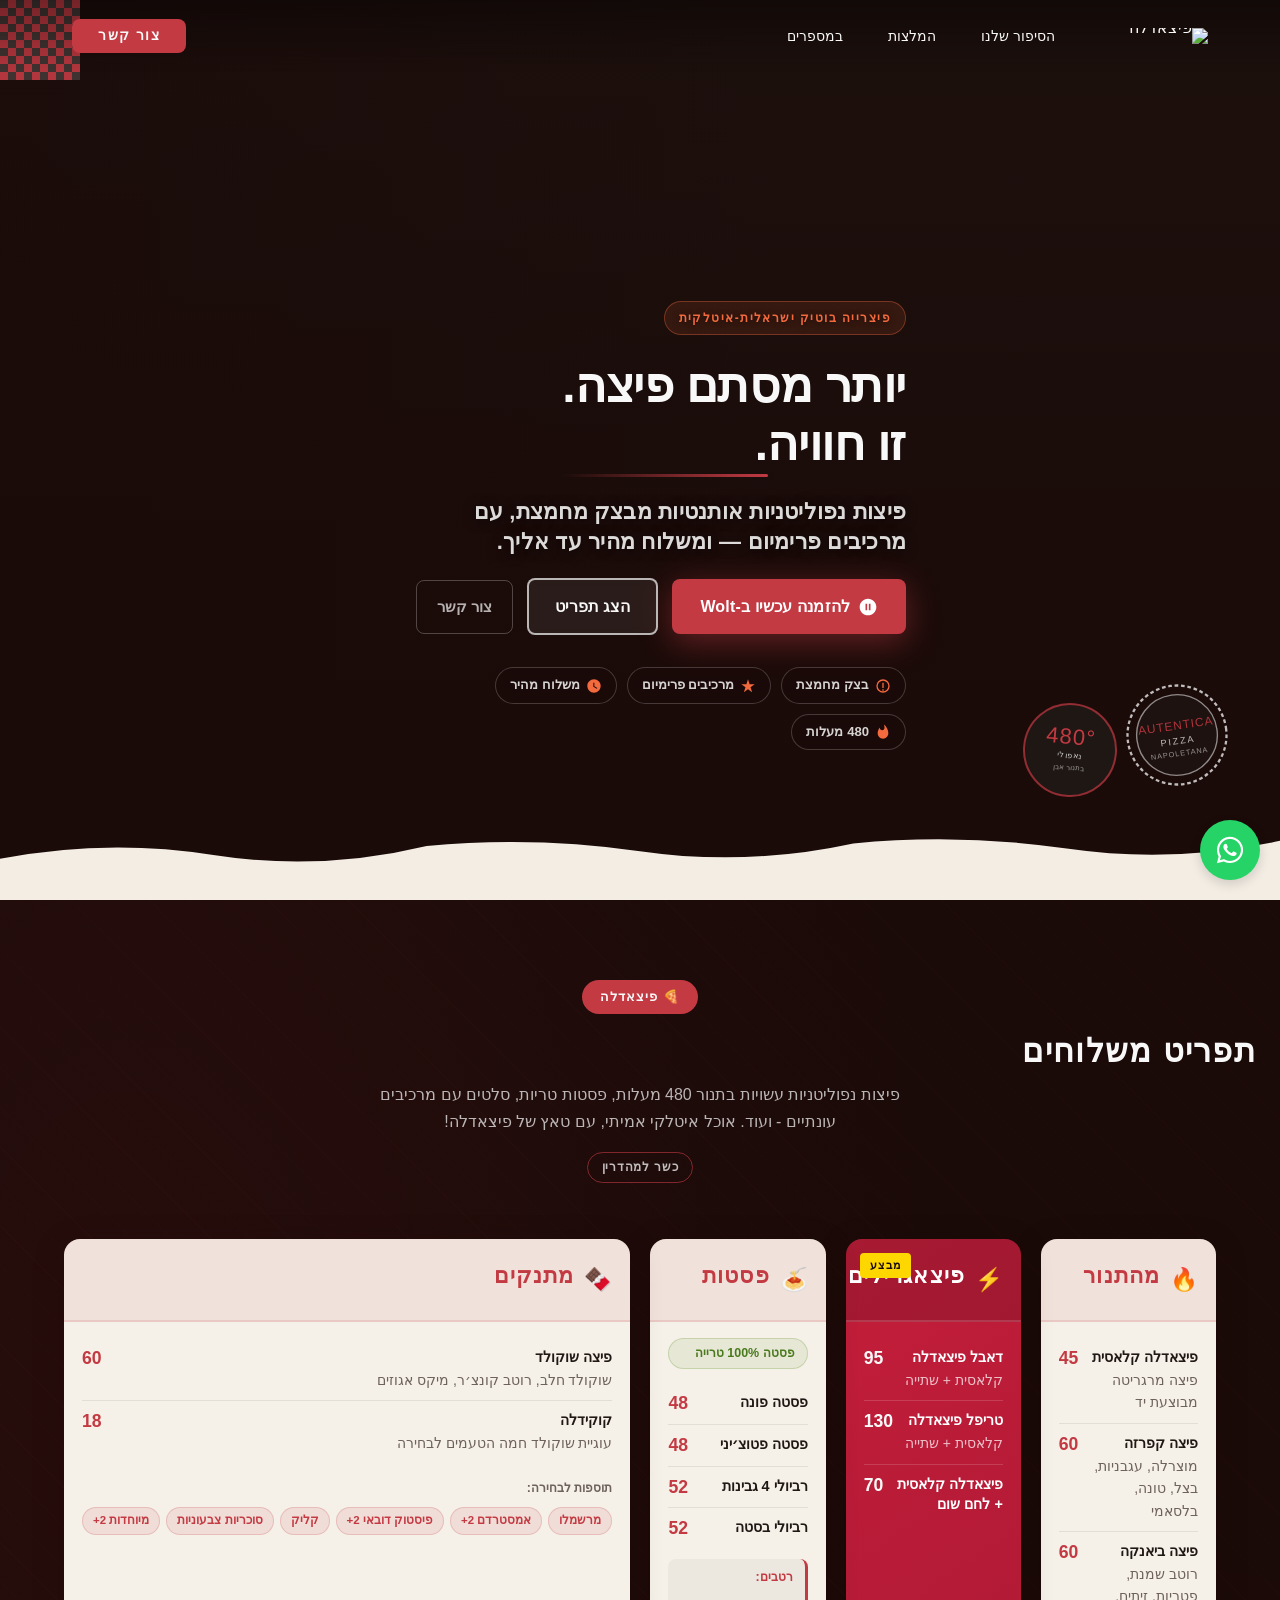
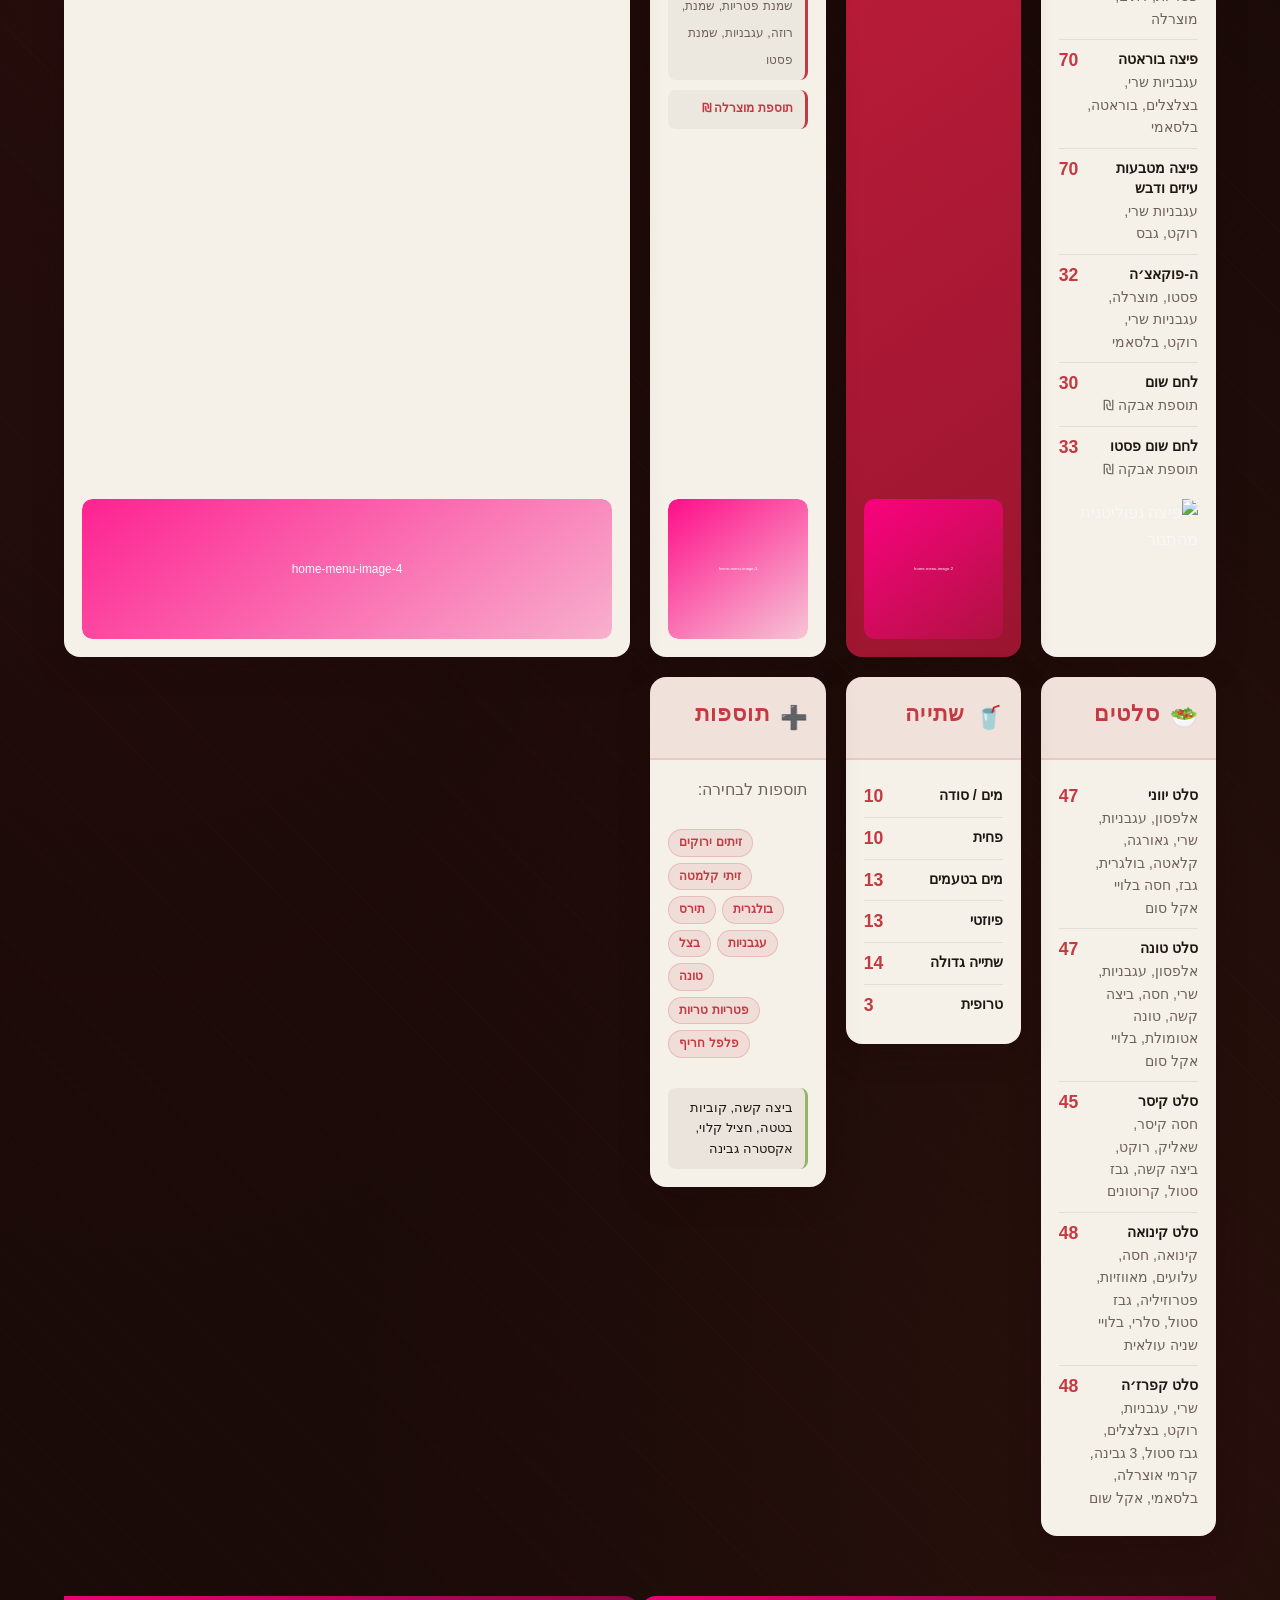
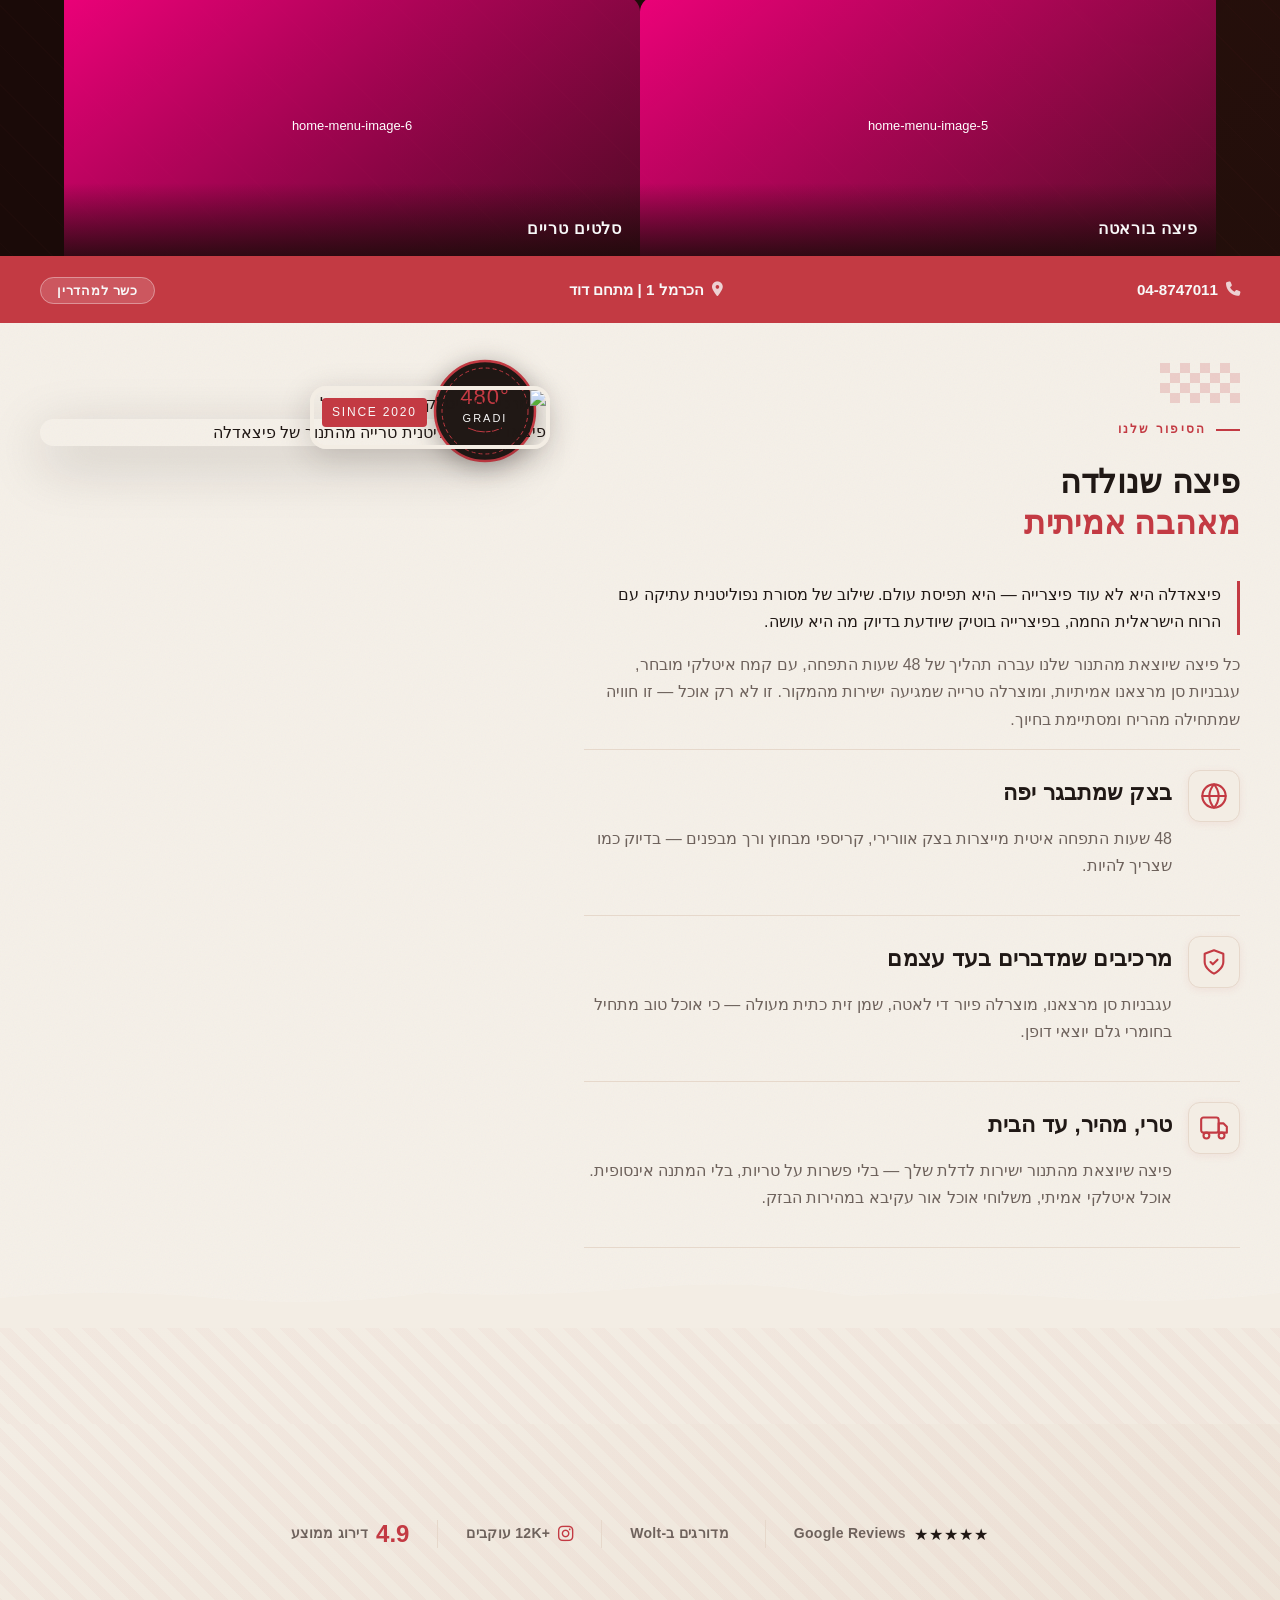
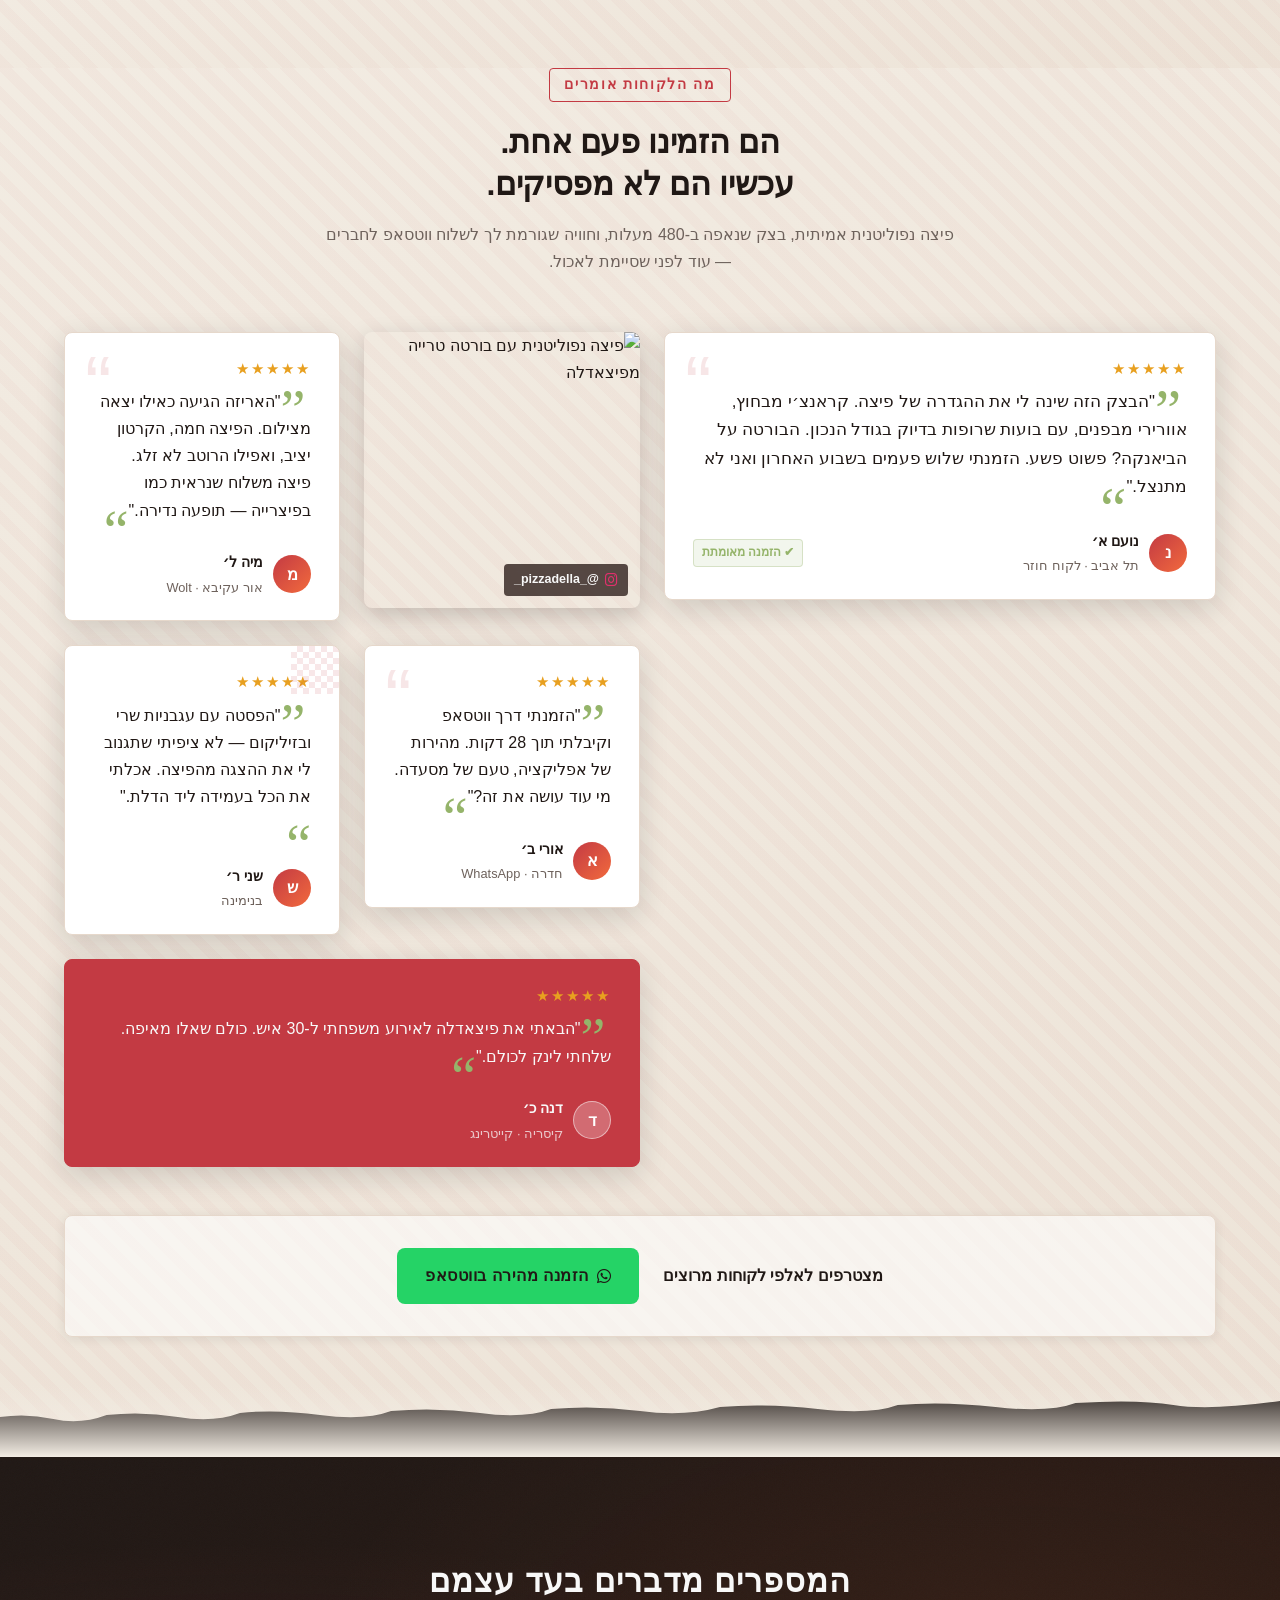
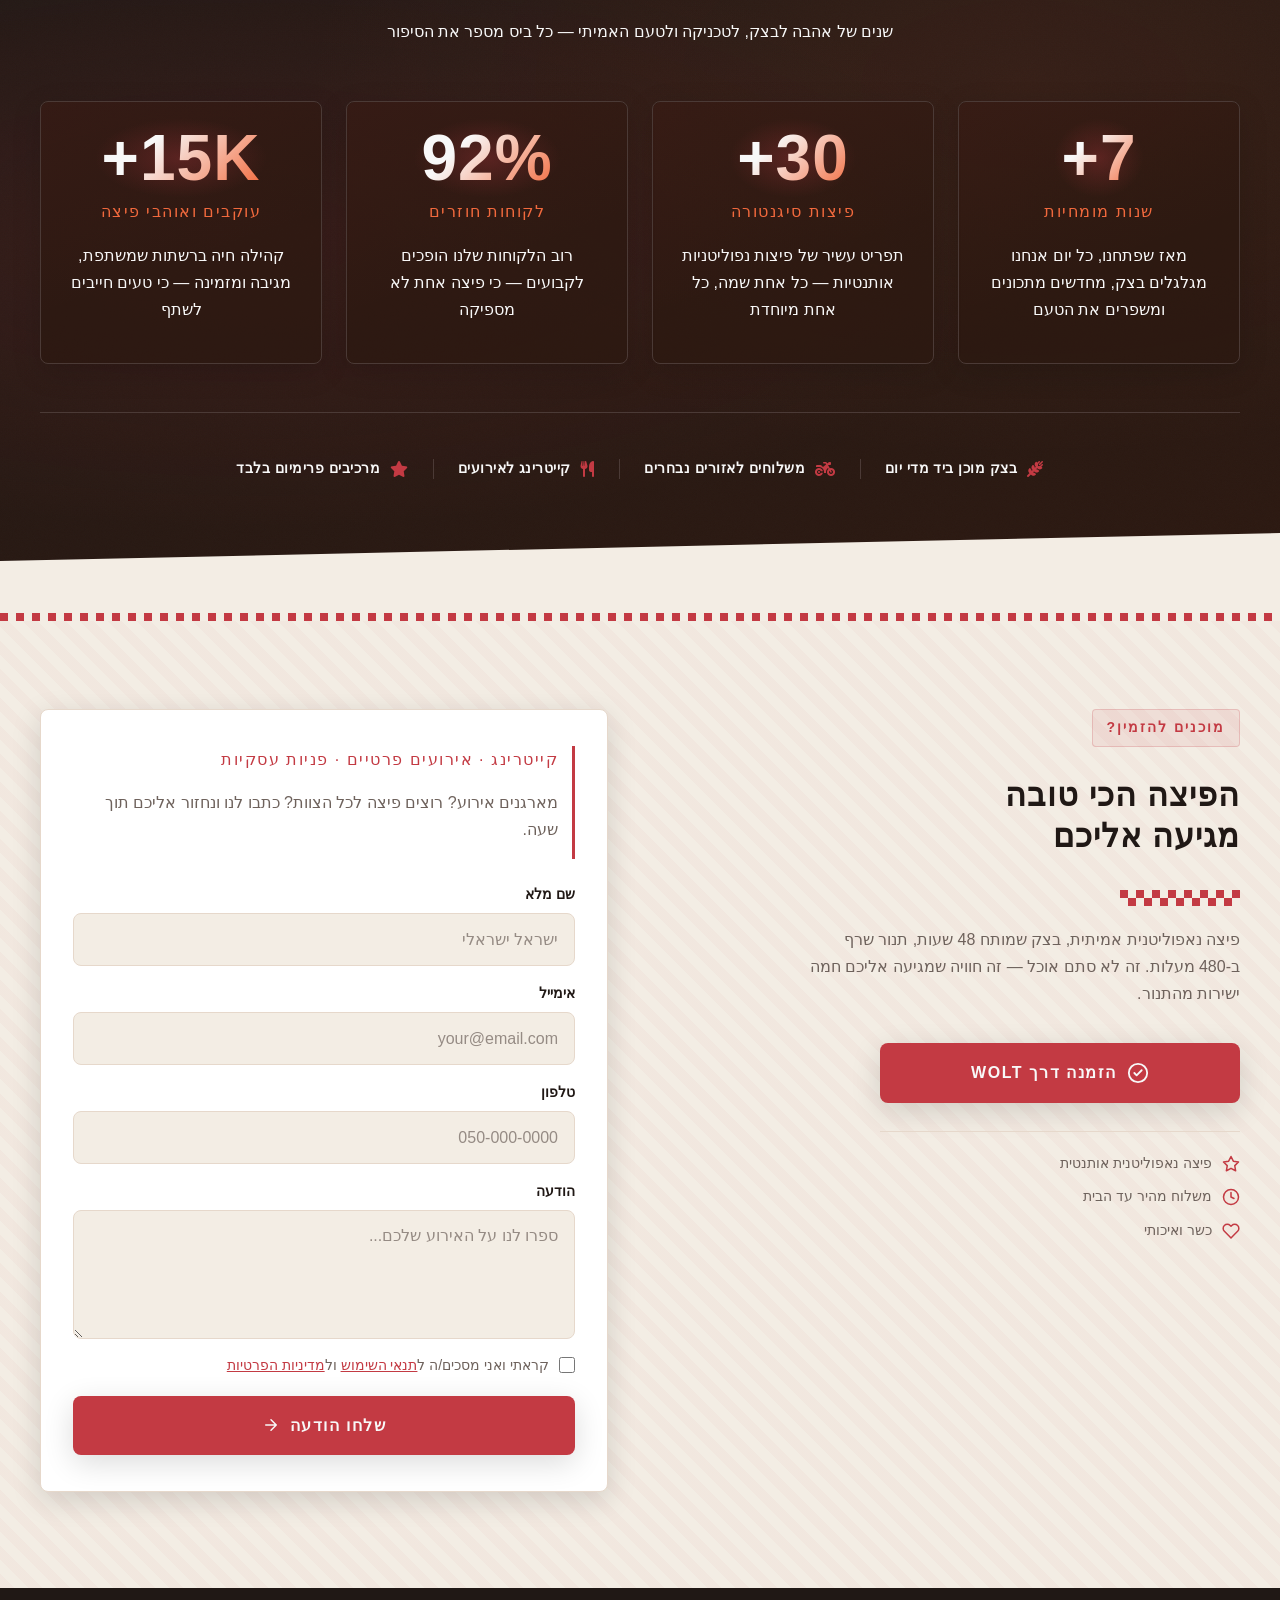
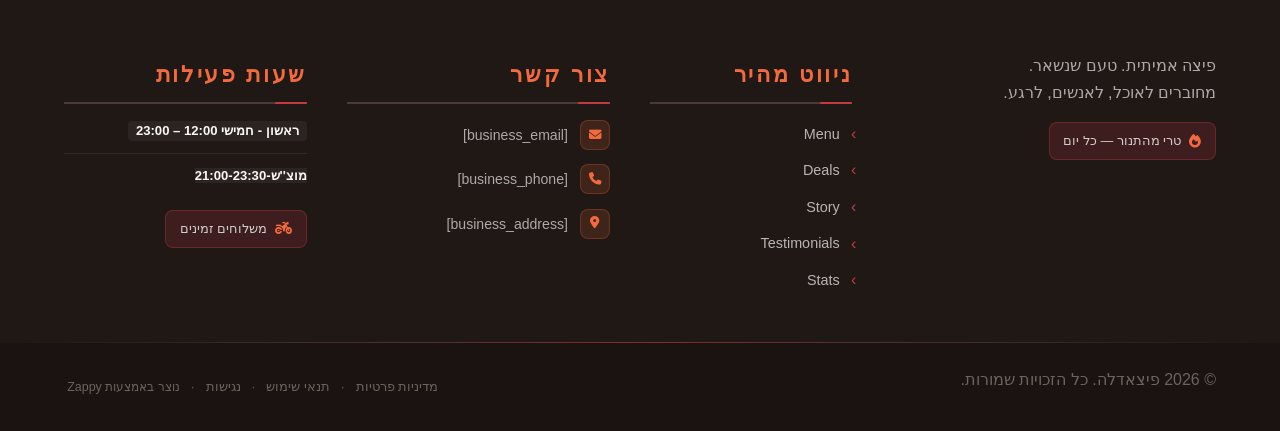
==== commit d088ea06: "Background sync: Progressive GitHub Sync" ====
--- a/index.html
+++ b/index.html
@@ -1264,6 +1264,342 @@
   [data-layout-spec="Home-menu"] [class*="menu-card"] > * { min-width: 0 !important; max-width: 100% !important; }
   [data-layout-spec="Home-menu"] .deco-asset { display: none !important; }
 }
+
+</style>
+
+<style data-zappy-section-v2-css="true">
+/* V2 Regenerated Section CSS */
+.index-story-section {
+  position: relative;
+  overflow: visible;
+  background-color: var(--bg-light);
+  background-image: repeating-linear-gradient(45deg, rgba(195,58,67,0.03) 0px, rgba(195,58,67,0.03) 10px, transparent 10px, transparent 20px);
+  color: var(--text-dark);
+  padding: 90px 24px 80px;
+  direction: rtl;
+}
+
+/* Checker decoration top-left (in RTL context = top-start) */
+.index-story-section .story-checker-decor {
+  position: absolute;
+  top: 40px;
+  inset-inline-start: 40px;
+  opacity: 0.18;
+  pointer-events: none;
+  z-index: 0;
+}
+
+/* Main container */
+.index-story-section .story-container {
+  position: relative;
+  z-index: 1;
+  max-width: 1200px;
+  margin: 0 auto;
+  display: grid;
+  grid-template-columns: 1fr 480px;
+  gap: 64px;
+  align-items: start;
+  direction: rtl;
+}
+
+/* ===== LEFT TEXT COLUMN ===== */
+.index-story-section .story-text-col {
+  display: flex;
+  flex-direction: column;
+  gap: 0;
+  text-align: right;
+}
+
+.index-story-section .story-eyebrow {
+  display: inline-block;
+  font-family: 'Heebo', 'Assistant', sans-serif;
+  font-size: 0.75rem;
+  font-weight: 700;
+  letter-spacing: 0.18em;
+  text-transform: uppercase;
+  color: var(--primary);
+  margin-bottom: 14px;
+  padding-inline-end: 0;
+  position: relative;
+}
+
+.index-story-section .story-eyebrow::before {
+  content: '';
+  display: inline-block;
+  width: 24px;
+  height: 2px;
+  background: var(--primary);
+  vertical-align: middle;
+  margin-inline-end: 10px;
+}
+
+.index-story-section .story-headline {
+  font-family: 'Bebas Neue', 'Heebo', sans-serif;
+  font-size: clamp(2.8rem, 5vw, 4rem);
+  font-weight: 700;
+  line-height: 1.1;
+  letter-spacing: 0.01em;
+  color: var(--text-dark);
+  margin: 0 0 8px 0;
+  text-align: right;
+}
+
+.index-story-section .story-headline-accent {
+  color: var(--primary);
+  -webkit-text-fill-color: var(--primary);
+}
+
+.index-story-section .story-lead {
+  font-family: 'Heebo', 'Assistant', sans-serif;
+  font-size: 1rem;
+  font-weight: 600;
+  line-height: 1.75;
+  color: var(--text-dark);
+  margin: 20px 0 16px 0;
+  padding-inline-start: 16px;
+  border-inline-start: 3px solid var(--primary);
+  text-align: right;
+}
+
+.index-story-section .story-body {
+  font-family: 'Heebo', 'Assistant', sans-serif;
+  font-size: 1rem;
+  line-height: 1.7;
+  color: var(--text-muted);
+  margin: 0 0 36px 0;
+  text-align: right;
+}
+
+/* ===== VALUE PROPOSITIONS LIST ===== */
+.index-story-section .story-values-list {
+  list-style: none;
+  padding: 0;
+  margin: 0;
+  display: flex;
+  flex-direction: column;
+  gap: 0;
+}
+
+.index-story-section .story-value-item {
+  display: grid;
+  grid-template-columns: 52px 1fr;
+  gap: 16px;
+  align-items: start;
+  padding: 20px 0;
+  border-bottom: 1px solid var(--border-light);
+  direction: rtl;
+}
+
+.index-story-section .story-value-item:first-child {
+  border-top: 1px solid var(--border-light);
+}
+
+.index-story-section .story-value-icon-wrap {
+  width: 52px;
+  height: 52px;
+  background: var(--bg-light);
+  border: 1.5px solid var(--border-light);
+  border-radius: 12px;
+  display: flex;
+  align-items: center;
+  justify-content: center;
+  color: var(--primary);
+  flex-shrink: 0;
+  box-shadow: 0 2px 8px rgba(195,58,67,0.08);
+  transition: background 0.2s, box-shadow 0.2s;
+}
+
+.index-story-section .story-value-item:hover .story-value-icon-wrap {
+  background: rgba(195,58,67,0.07);
+  box-shadow: 0 4px 16px rgba(195,58,67,0.15);
+}
+
+.index-story-section .story-value-content {
+  text-align: right;
+}
+
+.index-story-section .story-value-title {
+  font-family: 'Heebo', 'Assistant', sans-serif;
+  font-size: 1.05rem;
+  font-weight: 700;
+  color: var(--text-dark);
+  margin: 0 0 6px 0;
+  line-height: 1.3;
+}
+
+.index-story-section .story-value-desc {
+  font-family: 'Heebo', 'Assistant', sans-serif;
+  font-size: 0.9rem;
+  line-height: 1.65;
+  color: var(--text-muted);
+  margin: 0;
+}
+
+/* ===== RIGHT IMAGE COLUMN ===== */
+.index-story-section .story-image-col {
+  position: relative;
+  display: flex;
+  flex-direction: column;
+  align-items: flex-end;
+  gap: 0;
+}
+
+.index-story-section .story-image-primary-wrap {
+  position: relative;
+  width: 100%;
+  max-width: 480px;
+  z-index: 2;
+}
+
+.index-story-section .story-image-primary {
+  width: 100%;
+  height: 560px;
+  object-fit: cover;
+  border-radius: 20px;
+  box-shadow: 0 16px 56px rgba(32,24,21,0.22);
+  display: block;
+}
+
+/* Stamp badge overlay */
+.index-story-section .story-stamp-badge {
+  position: absolute;
+  bottom: -20px;
+  inset-inline-start: -20px;
+  z-index: 10;
+  pointer-events: none;
+  filter: drop-shadow(0 4px 12px rgba(32,24,21,0.35));
+}
+
+/* Secondary image */
+.index-story-section .story-image-secondary-wrap {
+  position: relative;
+  width: 240px;
+  margin-top: -60px;
+  margin-inline-end: 0;
+  inset-inline-start: -30px;
+  align-self: flex-start;
+  z-index: 3;
+}
+
+.index-story-section .story-image-secondary {
+  width: 240px;
+  height: 240px;
+  object-fit: cover;
+  border-radius: 16px;
+  box-shadow: 0 8px 32px rgba(32,24,21,0.18);
+  display: block;
+  border: 4px solid var(--bg-light);
+}
+
+.index-story-section .story-secondary-label {
+  position: absolute;
+  top: 12px;
+  inset-inline-end: 12px;
+  background: var(--primary);
+  color: var(--text-light);
+  font-family: 'Bebas Neue', sans-serif;
+  font-size: 0.75rem;
+  letter-spacing: 0.15em;
+  padding: 4px 10px;
+  border-radius: 4px;
+  pointer-events: none;
+}
+
+/* ===== BOTTOM DIVIDER ===== */
+.index-story-section .story-bottom-divider-wrapper {
+  position: absolute;
+  bottom: 0;
+  left: 0;
+  width: 100%;
+  height: 60px;
+  pointer-events: none;
+  z-index: 5;
+}
+
+.index-story-section .story-bottom-divider-wrapper svg {
+  display: block;
+  width: 100%;
+  height: 100%;
+}
+
+/* ===== RESPONSIVE ===== */
+@media (max-width: 1024px) {
+  .index-story-section .story-container {
+    grid-template-columns: 1fr 380px;
+    gap: 40px;
+  }
+
+  .index-story-section .story-image-primary {
+    height: 460px;
+  }
+}
+
+@media (max-width: 768px) {
+  .index-story-section {
+    padding: 60px 16px 80px;
+  }
+
+  .index-story-section .story-checker-decor {
+    top: 20px;
+    inset-inline-start: 16px;
+    opacity: 0.12;
+  }
+
+  .index-story-section .story-container {
+    grid-template-columns: 1fr;
+    gap: 40px;
+  }
+
+  .index-story-section .story-image-col {
+    
+    align-items: center;
+  }
+
+  .index-story-section .story-image-primary-wrap {
+    max-width: 100%;
+  }
+
+  .index-story-section .story-image-primary {
+    height: 320px;
+    border-radius: 16px;
+  }
+
+  .index-story-section .story-stamp-badge {
+    inset-inline-start: 8px;
+    bottom: -16px;
+    transform: scale(0.85);
+    transform-origin: bottom left;
+  }
+
+  .index-story-section .story-image-secondary-wrap {
+    position: static;
+    width: 160px;
+    margin-top: -50px;
+    margin-inline-start: auto;
+    margin-inline-end: 16px;
+    align-self: flex-end;
+  }
+
+  .index-story-section .story-image-secondary {
+    width: 160px;
+    height: 160px;
+  }
+
+  .index-story-section .story-headline {
+    font-size: 2.6rem;
+  }
+
+  .index-story-section .story-value-item {
+    grid-template-columns: 44px 1fr;
+    gap: 12px;
+  }
+
+  .index-story-section .story-value-icon-wrap {
+    width: 44px;
+    height: 44px;
+  }
+}
+/* ZAPPY_POSTGEN_GUARD_RTL_ORDER:בית-story — stripped 1 order declaration(s) conflicting with RTL grid */
 
 </style>
     <link rel="stylesheet" href="/styles.css">
@@ -1908,7 +2244,7 @@
   <!-- Bottom Wave Divider -->
   <div class="index-hero-divider-wrapper">
     <svg data-no-icon-edit="true" aria-hidden="true" viewBox="0 0 1200 70" preserveAspectRatio="none" xmlns="http://www.w3.org/2000/svg">
-      <path d="M0,70 L0,38 Q100,22 200,35 T400,28 Q500,20 600,32 T800,26 Q900,18 1000,30 T1200,24 L1200,70 Z" fill="#1A0A08"></path>
+      <path d="M0,70 L0,38 Q100,22 200,35 T400,28 Q500,20 600,32 T800,26 Q900,18 1000,30 T1200,24 L1200,70 Z" fill="var(--bg-light)"></path>
     </svg>
   </div>
 </section>
@@ -2128,126 +2464,128 @@
 
 
 
-<section data-band-index="3" id="story" class="index-story-section" data-layout-spec="בית-story" dir="rtl">
-  <!-- Subtle paper texture overlay -->
-  <div class="index-story-texture" aria-hidden="true"></div>
-
-  <div class="index-story-container">
-    <!-- Content Column (START = RIGHT in RTL) -->
-    <div class="index-story-content">
-      <!-- Checkerboard accent -->
-      <div class="index-story-checker" aria-hidden="true">
-        <svg data-no-icon-edit="true" aria-hidden="true" width="48" height="48" viewBox="0 0 48 48" xmlns="http://www.w3.org/2000/svg">
-          <rect x="0" y="0" width="12" height="12" fill="var(--primary)"></rect>
-          <rect x="12" y="0" width="12" height="12" fill="var(--bg-light)"></rect>
-          <rect x="24" y="0" width="12" height="12" fill="var(--primary)"></rect>
-          <rect x="36" y="0" width="12" height="12" fill="var(--bg-light)"></rect>
-          <rect x="0" y="12" width="12" height="12" fill="var(--bg-light)"></rect>
-          <rect x="12" y="12" width="12" height="12" fill="var(--primary)"></rect>
-          <rect x="24" y="12" width="12" height="12" fill="var(--bg-light)"></rect>
-          <rect x="36" y="12" width="12" height="12" fill="var(--primary)"></rect>
-          <rect x="0" y="24" width="12" height="12" fill="var(--primary)"></rect>
-          <rect x="12" y="24" width="12" height="12" fill="var(--bg-light)"></rect>
-          <rect x="24" y="24" width="12" height="12" fill="var(--primary)"></rect>
-          <rect x="36" y="24" width="12" height="12" fill="var(--bg-light)"></rect>
-          <rect x="0" y="36" width="12" height="12" fill="var(--bg-light)"></rect>
-          <rect x="12" y="36" width="12" height="12" fill="var(--primary)"></rect>
-          <rect x="24" y="36" width="12" height="12" fill="var(--bg-light)"></rect>
-          <rect x="36" y="36" width="12" height="12" fill="var(--primary)"></rect>
-        </svg>
-      </div>
-
-      <p class="index-story-label">הסיפור שלנו</p>
-      <h2 class="index-story-heading">פיצה שנולדה
-מאהבה אמיתית</h2>
-      <p class="index-story-lead">פיצאדלה היא לא עוד פיצרייה — היא תפיסת עולם. שילוב של מסורת נפוליטנית עתיקה עם הרוח הישראלית החמה, בפיצרייה בוטיק שיודעת בדיוק מה היא עושה.</p>
-      <p class="index-story-body">כל פיצה שיוצאת מהתנור שלנו עברה תהליך של 48 שעות התפחה, עם קמח איטלקי מובחר, עגבניות סן מרצאנו אמיתיות, ומוצרלה טרייה שמגיעה ישירות מהמקור. זו לא רק אוכל — זו חוויה שמתחילה מהריח ומסתיימת בחיוך.</p>
-
-      <!-- Value Points -->
-      <ul class="index-story-values">
-        <li class="index-story-value-item">
-          <div class="index-story-value-icon" aria-hidden="true">
-            <svg data-element-type="icon" data-icon-type="svg" width="28" height="28" viewBox="0 0 28 28" fill="none" xmlns="http://www.w3.org/2000/svg">
-              <circle cx="14" cy="14" r="12" stroke="var(--primary)" stroke-width="1.5" fill="none"></circle>
-              <path d="M8 14 C8 10 11 7 14 7 C17 7 20 10 20 14 C20 18 17 21 14 21 C11 21 8 18 8 14Z" stroke="var(--primary)" stroke-width="1.5" fill="none"></path>
-              <path d="M14 7 C12 11 12 17 14 21" stroke="var(--primary)" stroke-width="1" fill="none"></path>
-              <path d="M8 14 L20 14" stroke="var(--primary)" stroke-width="1" fill="none"></path>
+<section class="index-story-section" data-layout-spec="בית-story" dir="rtl" data-zappy-section="true" id="story">
+  <!-- Decorative checker pattern top-right -->
+  <div class="story-checker-decor" aria-hidden="true">
+    <svg data-no-icon-edit="true" aria-hidden="true" width="80" height="80" viewBox="0 0 80 80" xmlns="http://www.w3.org/2000/svg">
+      <rect x="0" y="0" width="10" height="10" fill="#C33A43"></rect>
+      <rect x="20" y="0" width="10" height="10" fill="#C33A43"></rect>
+      <rect x="40" y="0" width="10" height="10" fill="#C33A43"></rect>
+      <rect x="60" y="0" width="10" height="10" fill="#C33A43"></rect>
+      <rect x="10" y="10" width="10" height="10" fill="#C33A43"></rect>
+      <rect x="30" y="10" width="10" height="10" fill="#C33A43"></rect>
+      <rect x="50" y="10" width="10" height="10" fill="#C33A43"></rect>
+      <rect x="70" y="10" width="10" height="10" fill="#C33A43"></rect>
+      <rect x="0" y="20" width="10" height="10" fill="#C33A43"></rect>
+      <rect x="20" y="20" width="10" height="10" fill="#C33A43"></rect>
+      <rect x="40" y="20" width="10" height="10" fill="#C33A43"></rect>
+      <rect x="60" y="20" width="10" height="10" fill="#C33A43"></rect>
+      <rect x="10" y="30" width="10" height="10" fill="#C33A43"></rect>
+      <rect x="30" y="30" width="10" height="10" fill="#C33A43"></rect>
+      <rect x="50" y="30" width="10" height="10" fill="#C33A43"></rect>
+      <rect x="70" y="30" width="10" height="10" fill="#C33A43"></rect>
+    </svg>
+  </div>
+
+  <div class="story-container">
+    <!-- LEFT: Text Content -->
+    <div class="story-text-col">
+      <span class="story-eyebrow">הסיפור שלנו</span>
+
+      <h2 class="story-headline">
+        פיצה שנולדה<br>
+        <span class="story-headline-accent">מאהבה אמיתית</span>
+      </h2>
+
+      <p class="story-lead">
+        פיצאדלה היא לא עוד פיצרייה — היא תפיסת עולם. שילוב של מסורת נפוליטנית עתיקה עם הרוח הישראלית החמה, בפיצרייה בוטיק שיודעת בדיוק מה היא עושה.
+      </p>
+
+      <p class="story-body">
+        כל פיצה שיוצאת מהתנור שלנו עברה תהליך של 48 שעות התפחה, עם קמח איטלקי מובחר, עגבניות סן מרצאנו אמיתיות, ומוצרלה טרייה שמגיעה ישירות מהמקור. זו לא רק אוכל — זו חוויה שמתחילה מהריח ומסתיימת בחיוך.
+      </p>
+
+      <!-- Value Propositions -->
+      <ul class="story-values-list">
+        <li class="story-value-item">
+          <div class="story-value-icon-wrap">
+            <svg data-element-type="icon" data-icon-type="svg" xmlns="http://www.w3.org/2000/svg" width="28" height="28" viewBox="0 0 24 24" fill="none" stroke="currentColor" stroke-width="1.8" stroke-linecap="round" stroke-linejoin="round" aria-hidden="true">
+              <circle cx="12" cy="12" r="10"></circle>
+              <line x1="2" y1="12" x2="22" y2="12"></line>
+              <path d="M12 2a15.3 15.3 0 0 1 4 10 15.3 15.3 0 0 1-4 10 15.3 15.3 0 0 1-4-10 15.3 15.3 0 0 1 4-10z"></path>
             </svg>
           </div>
-          <div class="index-story-value-content">
-            <h3 class="index-story-value-title">בצק שמתבגר יפה</h3>
-            <p class="index-story-value-desc">48 שעות התפחה איטית מייצרות בצק אוורירי, קריספי מבחוץ ורך מבפנים — בדיוק כמו שצריך להיות.</p>
+          <div class="story-value-content">
+            <h3 class="story-value-title">בצק שמתבגר יפה</h3>
+            <p class="story-value-desc">48 שעות התפחה איטית מייצרות בצק אוורירי, קריספי מבחוץ ורך מבפנים — בדיוק כמו שצריך להיות.</p>
           </div>
         </li>
-        <li class="index-story-value-item">
-          <div class="index-story-value-icon" aria-hidden="true">
-            <svg data-element-type="icon" data-icon-type="svg" width="28" height="28" viewBox="0 0 28 28" fill="none" xmlns="http://www.w3.org/2000/svg">
-              <path d="M14 4 C14 4 10 8 10 12 C10 15.3 11.8 17.5 14 18 C16.2 17.5 18 15.3 18 12 C18 8 14 4 14 4Z" stroke="var(--accent)" stroke-width="1.5" fill="rgba(149,180,106,0.15)"></path>
-              <path d="M14 18 L14 24" stroke="var(--accent)" stroke-width="1.5"></path>
-              <path d="M10 22 C11.5 21 14 21 14 24" stroke="var(--accent)" stroke-width="1.2" fill="none"></path>
-              <path d="M18 20 C16.5 19.5 14 20 14 22" stroke="var(--accent)" stroke-width="1.2" fill="none"></path>
+
+        <li class="story-value-item">
+          <div class="story-value-icon-wrap">
+            <svg data-element-type="icon" data-icon-type="svg" xmlns="http://www.w3.org/2000/svg" width="28" height="28" viewBox="0 0 24 24" fill="none" stroke="currentColor" stroke-width="1.8" stroke-linecap="round" stroke-linejoin="round" aria-hidden="true">
+              <path d="M12 22s8-4 8-10V5l-8-3-8 3v7c0 6 8 10 8 10z"></path>
+              <path d="M9 12l2 2 4-4"></path>
             </svg>
           </div>
-          <div class="index-story-value-content">
-            <h3 class="index-story-value-title">מרכיבים שמדברים בעד עצמם</h3>
-            <p class="index-story-value-desc">עגבניות סן מרצאנו, מוצרלה פיור די לאטה, שמן זית כתית מעולה — כי אוכל טוב מתחיל בחומרי גלם יוצאי דופן.</p>
+          <div class="story-value-content">
+            <h3 class="story-value-title">מרכיבים שמדברים בעד עצמם</h3>
+            <p class="story-value-desc">עגבניות סן מרצאנו, מוצרלה פיור די לאטה, שמן זית כתית מעולה — כי אוכל טוב מתחיל בחומרי גלם יוצאי דופן.</p>
           </div>
         </li>
-        <li class="index-story-value-item">
-          <div class="index-story-value-icon" aria-hidden="true">
-            <svg data-element-type="icon" data-icon-type="svg" width="28" height="28" viewBox="0 0 28 28" fill="none" xmlns="http://www.w3.org/2000/svg">
-              <rect x="4" y="8" width="20" height="14" rx="3" stroke="var(--secondary)" stroke-width="1.5" fill="none"></rect>
-              <path d="M9 8 L9 6 C9 5 10 4 14 4 C18 4 19 5 19 6 L19 8" stroke="var(--secondary)" stroke-width="1.5" fill="none"></path>
-              <path d="M10 15 L13 18 L18 12" stroke="var(--secondary)" stroke-width="1.8" stroke-linecap="round" stroke-linejoin="round"></path>
+
+        <li class="story-value-item">
+          <div class="story-value-icon-wrap">
+            <svg data-element-type="icon" data-icon-type="svg" xmlns="http://www.w3.org/2000/svg" width="28" height="28" viewBox="0 0 24 24" fill="none" stroke="currentColor" stroke-width="1.8" stroke-linecap="round" stroke-linejoin="round" aria-hidden="true">
+              <rect x="1" y="3" width="15" height="13" rx="2"></rect>
+              <path d="M16 8h4l3 3v5h-7V8z"></path>
+              <circle cx="5.5" cy="18.5" r="2.5"></circle>
+              <circle cx="18.5" cy="18.5" r="2.5"></circle>
             </svg>
           </div>
-          <div class="index-story-value-content">
-            <h3 class="index-story-value-title">טרי, מהיר, עד הבית</h3>
-            <p class="index-story-value-desc">פיצה שיוצאת מהתנור ישירות לדלת שלך — בלי פשרות על טריות, בלי המתנה אינסופית. אוכל איטלקי אמיתי, משלוחי אוכל אור עקיבא במהירות הבזק.</p>
+          <div class="story-value-content">
+            <h3 class="story-value-title">טרי, מהיר, עד הבית</h3>
+            <p class="story-value-desc">פיצה שיוצאת מהתנור ישירות לדלת שלך — בלי פשרות על טריות, בלי המתנה אינסופית. אוכל איטלקי אמיתי, משלוחי אוכל אור עקיבא במהירות הבזק.</p>
           </div>
         </li>
       </ul>
     </div>
 
-    <!-- Imagery Column (END = LEFT in RTL) -->
-    <div class="index-story-imagery">
-      <div class="index-story-img-primary-wrap">
-        <img loading="lazy" decoding="async" data-placeholder="index-story-image-1" data-context="Close-up editorial photograph of a freshly baked Neapolitan pizza on a wooden peel, shot from above at a slight angle. The pizza has a beautifully charred puffy crust (cornicione), vibrant San Marzano tomato sauce, melted fior di latte mozzarella, fresh basil leaves, and a drizzle of olive oil. Warm golden culinary lighting, artisan Italian pizzeria aesthetic, no meat toppings. Premium food photography style." width="560" height="680" src="/assets/site-index-story-image-1.webp" alt="פיצה נפוליטנית טרייה מהתנור של פיצאדלה" class="index-story-img-primary">
-        <!-- Decorative stamp badge -->
-        <div class="index-story-stamp" aria-hidden="true">
-          <svg data-no-icon-edit="true" aria-hidden="true" width="96" height="96" viewBox="0 0 96 96" xmlns="http://www.w3.org/2000/svg">
-            <circle cx="48" cy="48" r="44" fill="var(--bg-dark)" stroke="var(--primary)" stroke-width="2"></circle>
-            <circle cx="48" cy="48" r="36" fill="none" stroke="var(--primary)" stroke-width="1" stroke-dasharray="3 3"></circle>
-            <path id="story-stamp-arc" d="M 16,48 A 32,32 0 1,1 80,48" fill="none"></path>
-            <text font-size="7.5" fill="var(--text-light)" font-family="Heebo, sans-serif" font-weight="700" letter-spacing="2">
-              <textPath href="#story-stamp-arc">• נפוליטנית אמיתית • מאפייה בוטיק •</textPath>
+    <!-- RIGHT: Image Collage -->
+    <div class="story-image-col">
+      <div class="story-image-primary-wrap">
+        <img alt="פיצה נפוליטנית טרייה מהתנור של פיצאדלה" class="story-image-primary" src="/assets/site-index-story-image-1.webp" data-placeholder="index-story-image-1" data-context="Close-up editorial photograph of a freshly baked Neapolitan pizza on a wooden peel, shot from above at a slight angle. The pizza has a beautifully charred puffy crust (cornicione), vibrant San Marzano tomato sauce, melted fior di latte mozzarella, fresh basil leaves, and a drizzle of olive oil. Warm golden culinary lighting, artisan Italian pizzeria aesthetic, no meat toppings. Premium food photography style." style="width: 100%; height: 100%; object-fit: cover; object-position: center;">
+
+        <!-- Italian Stamp Badge -->
+        <div class="story-stamp-badge" aria-hidden="true">
+          <svg data-no-icon-edit="true" aria-hidden="true" width="110" height="110" viewBox="0 0 110 110" xmlns="http://www.w3.org/2000/svg">
+            <circle cx="55" cy="55" r="50" fill="#201815" stroke="#C33A43" stroke-width="2.5"></circle>
+            <circle cx="55" cy="55" r="43" fill="none" stroke="#C33A43" stroke-width="1" stroke-dasharray="4 3"></circle>
+            <text font-family="'Bebas Neue', sans-serif" font-size="9" fill="#F8F8F8" letter-spacing="3">
+              <textPath href="#stampCircle">&nbsp;&nbsp;&nbsp;480° GRADI &nbsp;&nbsp;&nbsp;&nbsp; NAPOLI &nbsp;&nbsp;&nbsp;&nbsp; PIZZADELLA</textPath>
             </text>
-            <text x="48" y="44" text-anchor="middle" font-size="11" fill="var(--primary)" font-family="Bebas Neue, sans-serif" letter-spacing="1">480°</text>
-            <text x="48" y="56" text-anchor="middle" font-size="7" fill="var(--text-light)" font-family="Heebo, sans-serif" letter-spacing="1.5">GRADI</text>
+            <defs>
+              <path id="stampCircle" d="M55,55 m-36,0 a36,36 0 1,1 72,0 a36,36 0 1,1 -72,0"></path>
+            </defs>
+            <text x="55" y="48" text-anchor="middle" font-family="'Bebas Neue', sans-serif" font-size="22" fill="#C33A43" letter-spacing="1">480°</text>
+            <text x="55" y="66" text-anchor="middle" font-family="'Bebas Neue', sans-serif" font-size="11" fill="#F8F8F8" letter-spacing="2">GRADI</text>
+            <path d="M38,72 Q55,80 72,72" fill="none" stroke="#C33A43" stroke-width="1"></path>
           </svg>
         </div>
       </div>
 
-      <!-- Secondary peeking tile -->
-      <div class="index-story-img-secondary-wrap">
-        <img loading="lazy" decoding="async" data-placeholder="index-story-image-2" data-context="Overhead flat-lay of Italian pizza-making ingredients arranged artfully on a rustic marble surface: a small bowl of San Marzano tomato sauce, fresh mozzarella balls, green basil leaves, olive oil bottle, scattered flour, and a small dish of sea salt. Warm natural lighting, editorial food styling, Italian culinary aesthetic, no meat." width="280" height="280" src="/assets/site-index-story-image-2.webp" alt="מרכיבים איטלקיים איכותיים של פיצאדלה" class="index-story-img-secondary">
+      <!-- Secondary image overlapping bottom-right -->
+      <div class="story-image-secondary-wrap">
+        <img alt="מרכיבים איטלקיים איכותיים של פיצאדלה" class="story-image-secondary" src="/assets/site-index-story-image-2.webp" data-placeholder="index-story-image-2" data-context="Overhead flat-lay of Italian pizza-making ingredients arranged artfully on a rustic marble surface: a small bowl of San Marzano tomato sauce, fresh mozzarella balls, green basil leaves, olive oil bottle, scattered flour, and a small dish of sea salt. Warm natural lighting, editorial food styling, Italian culinary aesthetic, no meat." style="width: 100%; height: 100%; object-fit: cover; object-position: center;">
+        <div class="story-secondary-label" aria-hidden="true">SINCE 2020</div>
       </div>
     </div>
   </div>
 
-  <!-- Bottom checkerboard divider band -->
-  <div class="index-story-divider-wrapper">
-    <svg data-no-icon-edit="true" aria-hidden="true" viewBox="0 0 1200 64" preserveAspectRatio="none" xmlns="http://www.w3.org/2000/svg">
-      <defs>
-        <pattern id="checker-divider" x="0" y="0" width="32" height="32" patternUnits="userSpaceOnUse">
-          <rect x="0" y="0" width="16" height="16" fill="rgba(195,58,67,0.18)"></rect>
-          <rect x="16" y="16" width="16" height="16" fill="rgba(195,58,67,0.18)"></rect>
-          <rect x="16" y="0" width="16" height="16" fill="transparent"></rect>
-          <rect x="0" y="16" width="16" height="16" fill="transparent"></rect>
-        </pattern>
-      </defs>
-      <rect x="0" y="0" width="1200" height="64" fill="url(#checker-divider)"></rect>
-      <path d="M0,64 L0,28 Q50,22 100,30 T200,26 Q250,30 300,22 T400,28 Q450,24 500,30 T600,22 Q650,28 700,24 T800,30 Q850,22 900,28 T1000,24 Q1050,30 1100,22 T1200,28 L1200,64 Z" fill="#F3EDE4"></path>
+  <!-- Bottom checker divider -->
+  <div class="story-bottom-divider-wrapper">
+    <svg data-no-icon-edit="true" aria-hidden="true" viewBox="0 0 1200 60" preserveAspectRatio="none" xmlns="http://www.w3.org/2000/svg">
+      <path d="M0,60 L0,30 Q100,20 200,30 T400,25 Q500,30 600,20 T800,28 Q900,22 1000,30 T1200,25 L1200,60 Z" fill="#F3EDE4"></path>
     </svg>
   </div>
 </section>
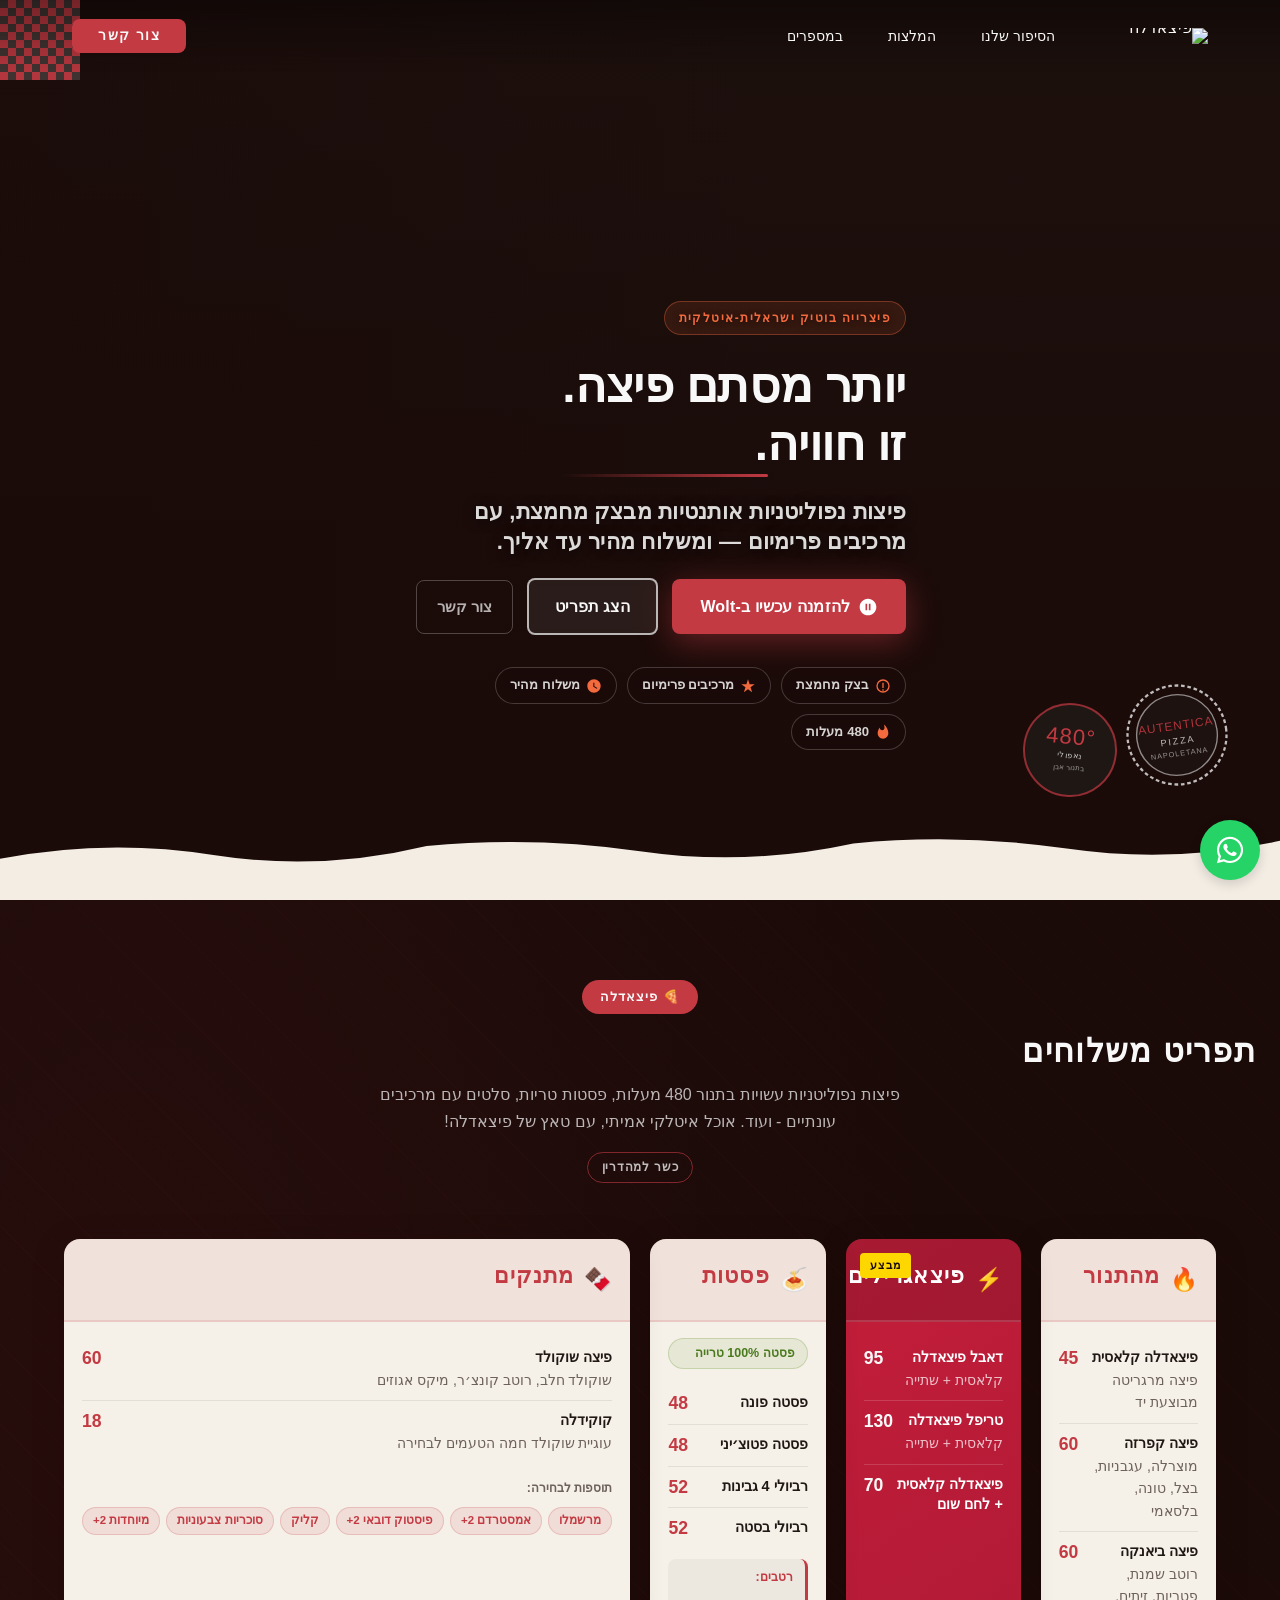
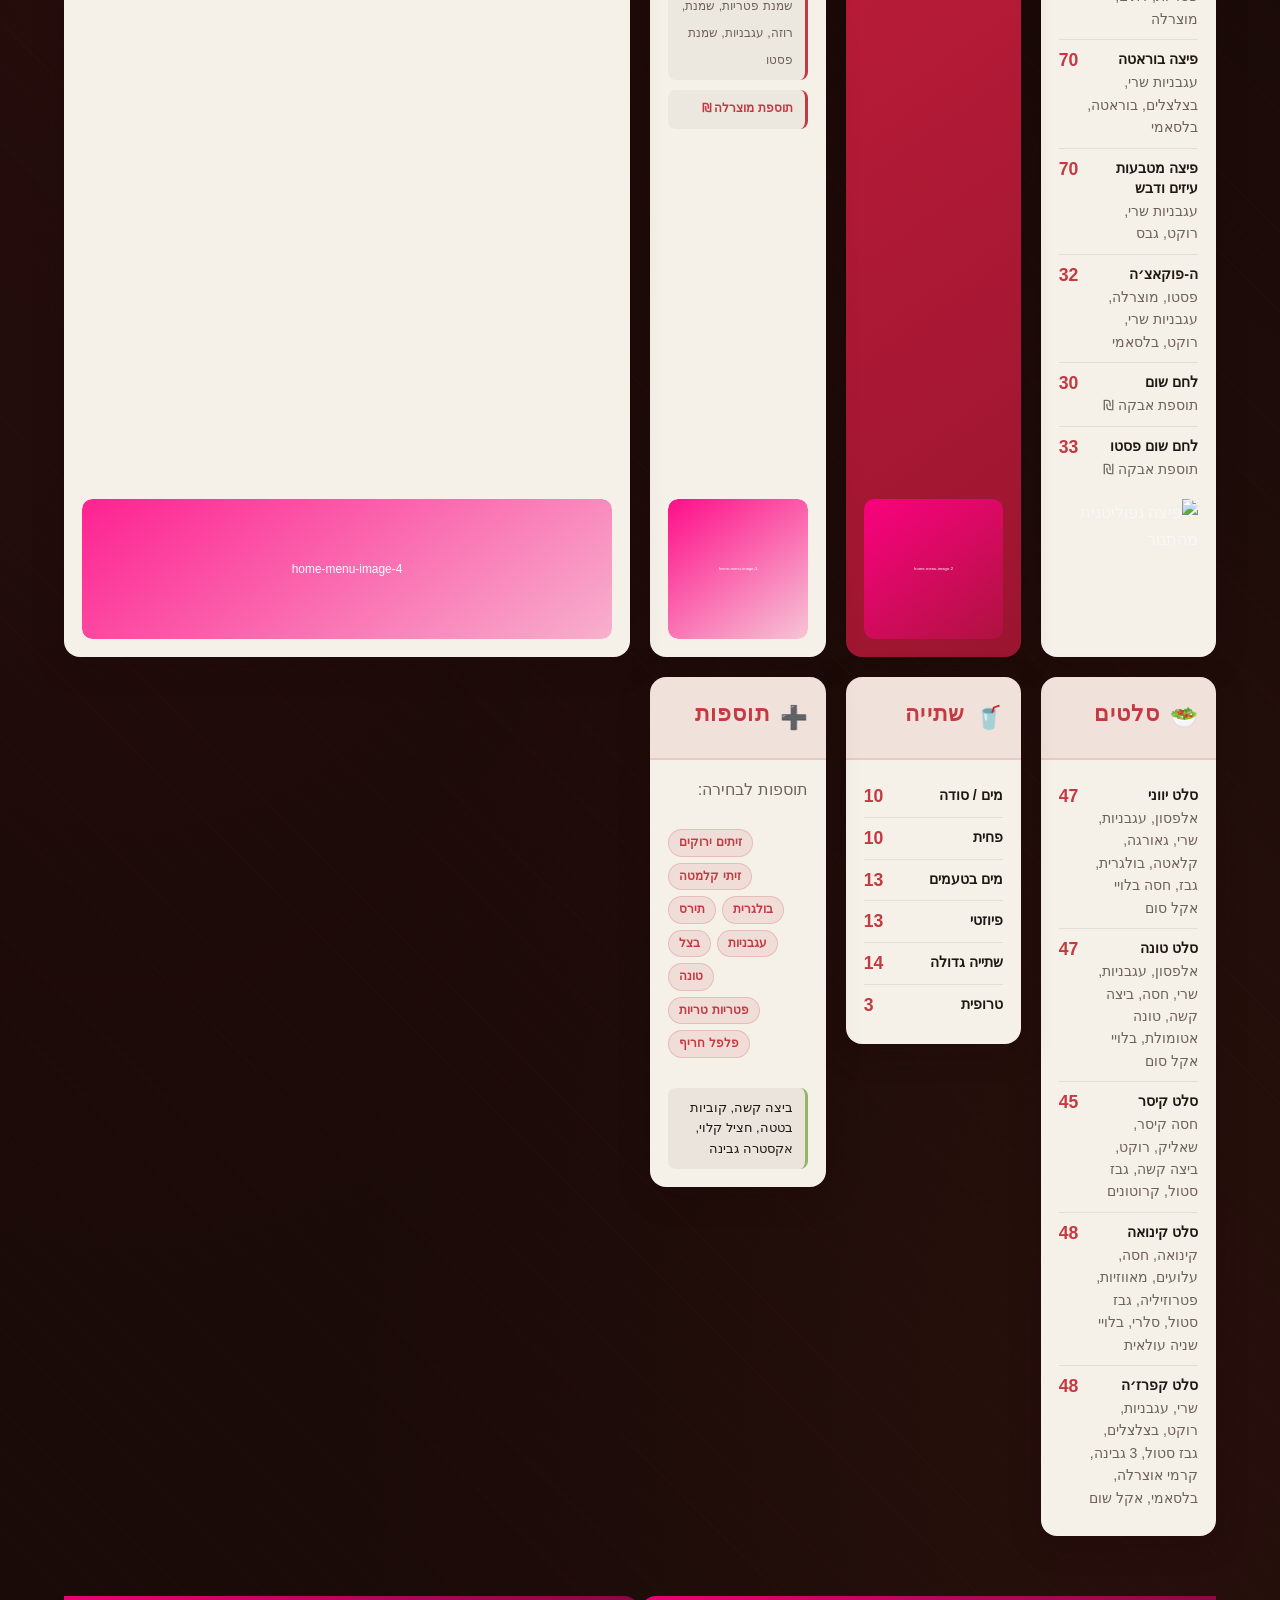
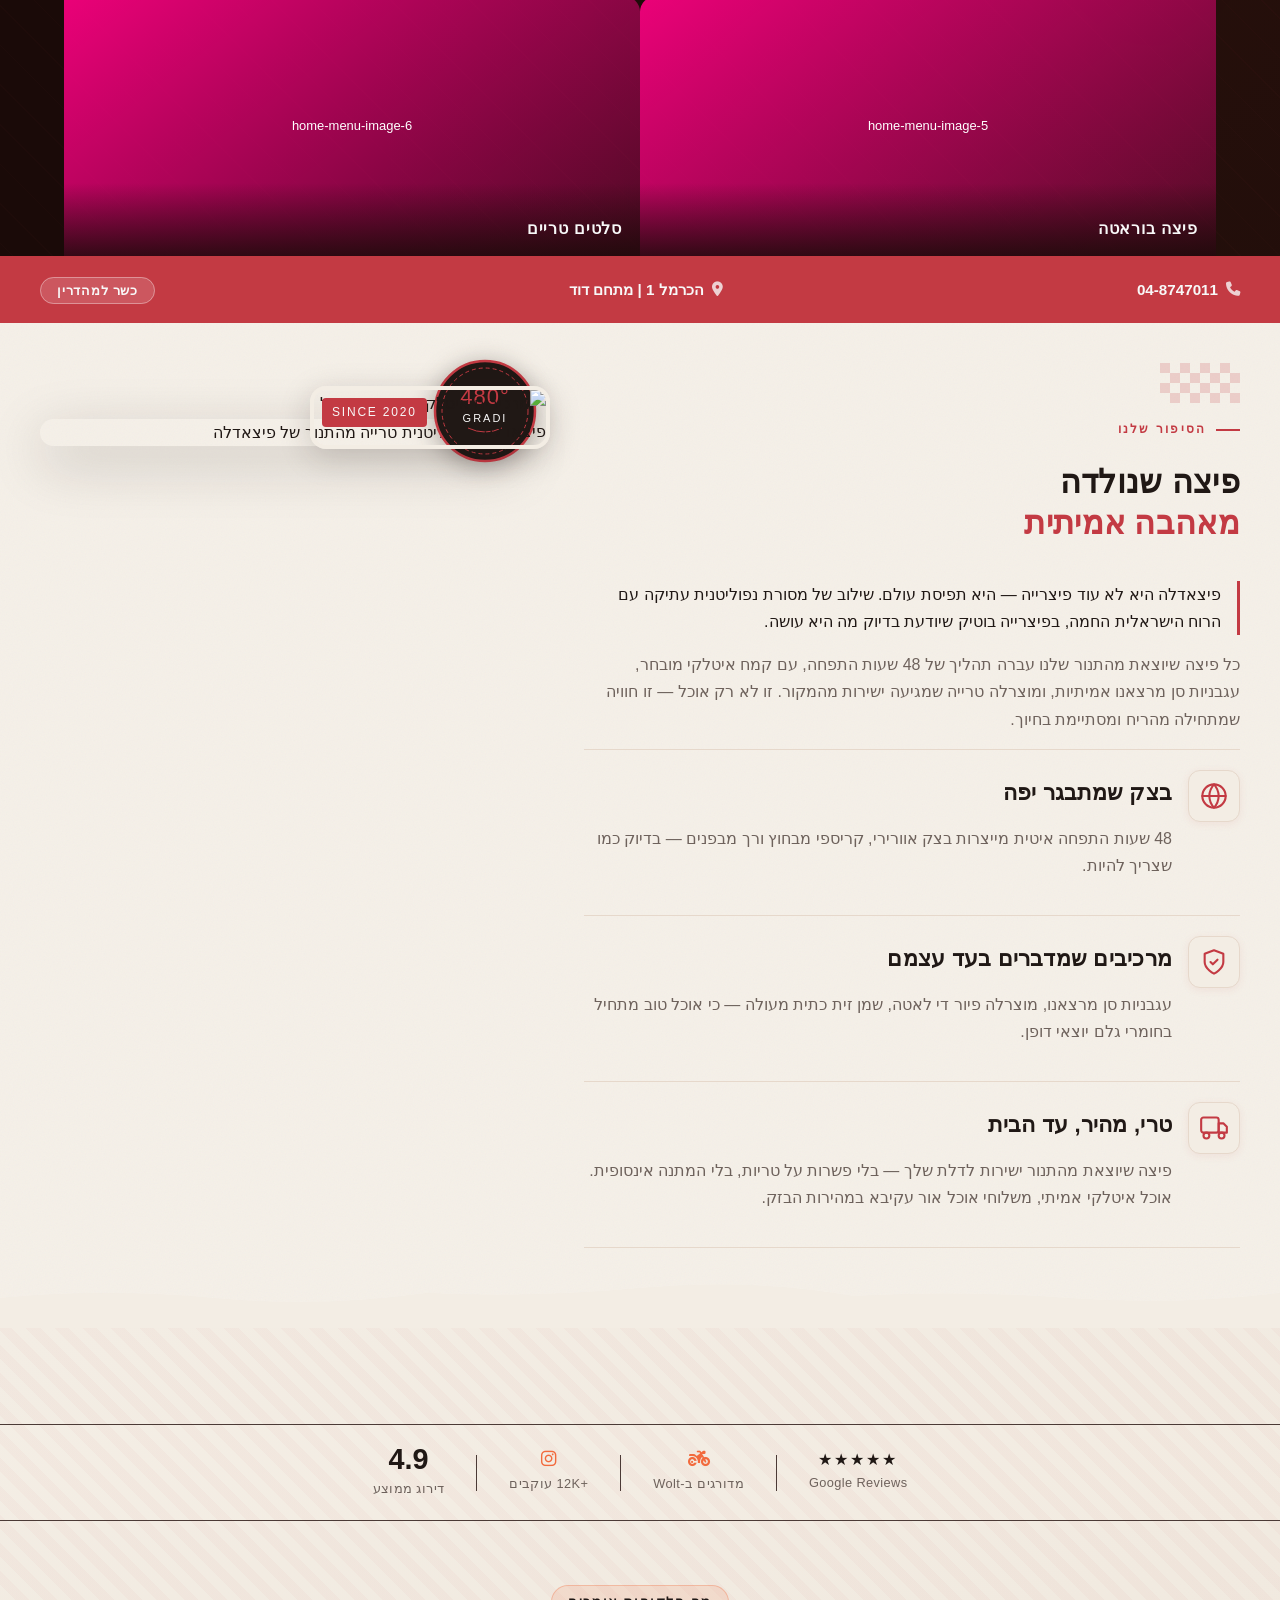
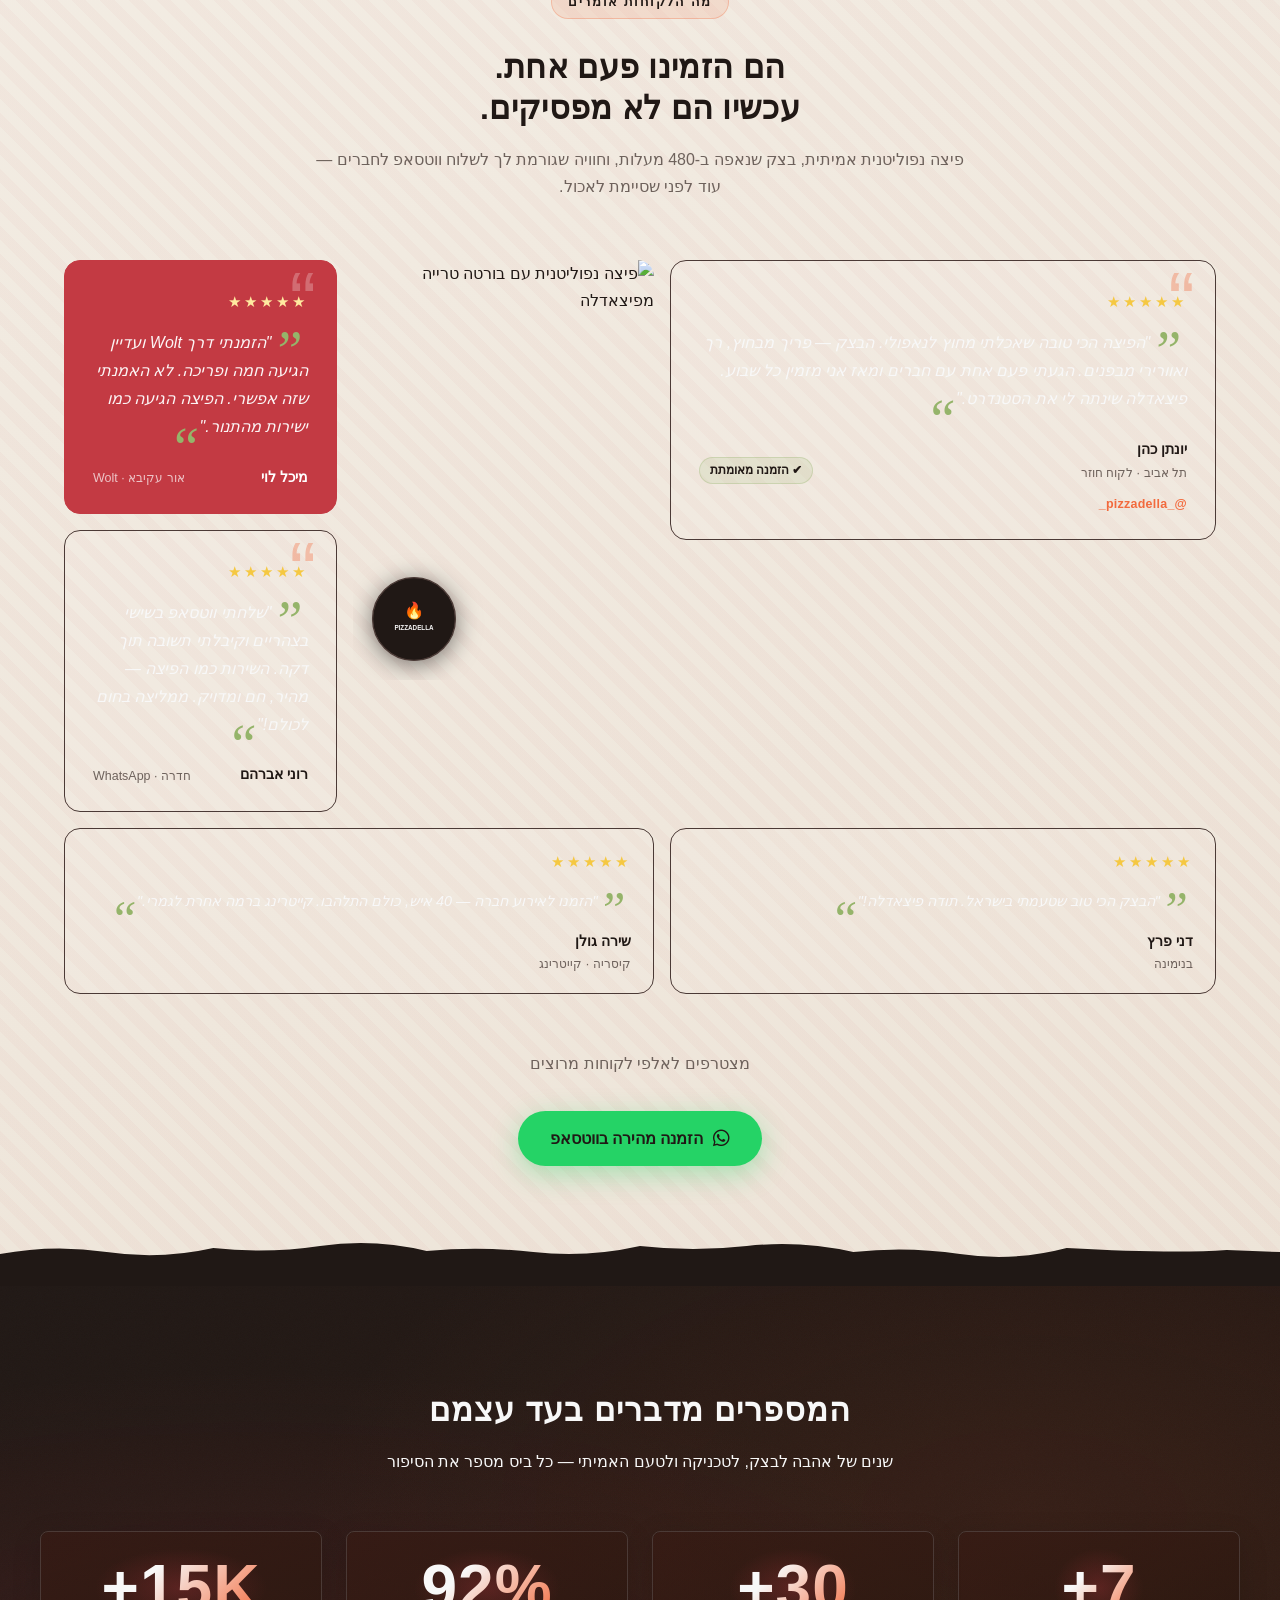
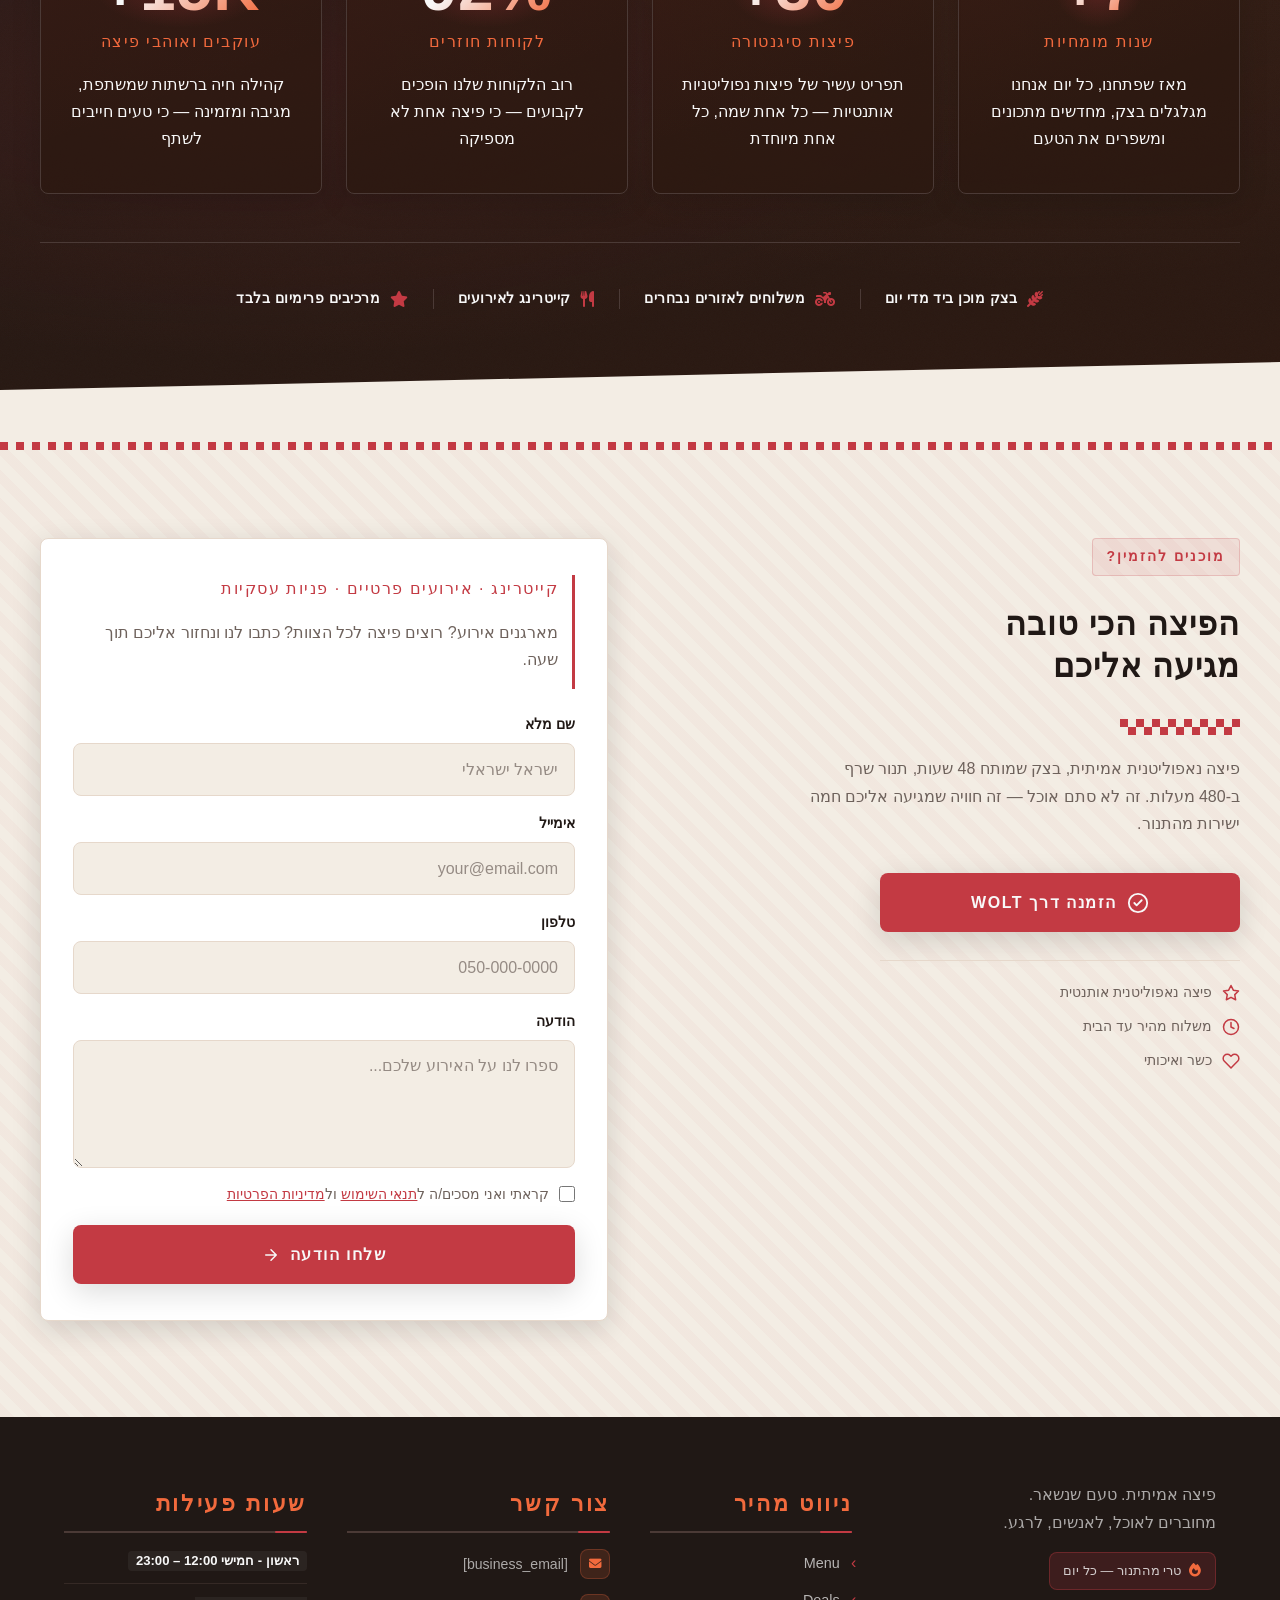
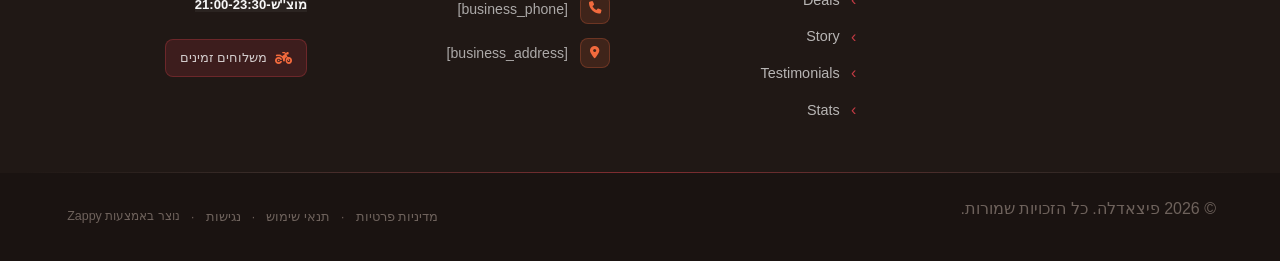
==== commit 664a2f85: "Background sync: Progressive GitHub Sync" ====
--- a/index.html
+++ b/index.html
@@ -1601,6 +1601,512 @@
 }
 /* ZAPPY_POSTGEN_GUARD_RTL_ORDER:בית-story — stripped 1 order declaration(s) conflicting with RTL grid */
 
+</style>
+
+<style data-zappy-section-v2-css="true">
+/* V2 Regenerated Section CSS */
+.index-testimonials-section {
+  background-color: var(--bg-dark);
+  color: var(--text-light);
+  padding: 80px 0 70px;
+  position: relative;
+  overflow: visible;
+  direction: rtl;
+  font-family: 'Heebo', 'Assistant', sans-serif;
+}
+
+/* ─── Proof Strip ─── */
+.index-testimonials-section .its-proof-strip {
+  background-color: rgba(255,255,255,0.04);
+  border-top: 1px solid var(--border-dark);
+  border-bottom: 1px solid var(--border-dark);
+  padding: 14px 20px;
+  margin-bottom: 64px;
+}
+
+.index-testimonials-section .its-proof-container {
+  max-width: 900px;
+  margin: 0 auto;
+  display: flex;
+  align-items: center;
+  justify-content: center;
+  gap: 0;
+  flex-wrap: wrap;
+}
+
+.index-testimonials-section .its-proof-item {
+  display: flex;
+  flex-direction: column;
+  align-items: center;
+  gap: 4px;
+  padding: 6px 32px;
+  text-align: center;
+}
+
+.index-testimonials-section .its-proof-divider {
+  width: 1px;
+  height: 36px;
+  background: var(--border-dark);
+}
+
+.index-testimonials-section .its-proof-stars {
+  color: #F5C842;
+  font-size: 1rem;
+  letter-spacing: 2px;
+  line-height: 1;
+}
+
+.index-testimonials-section .its-proof-number {
+  font-family: 'Bebas Neue', 'Heebo', sans-serif;
+  font-size: 1.8rem;
+  font-weight: 700;
+  color: var(--secondary);
+  line-height: 1;
+}
+
+.index-testimonials-section .its-proof-icon {
+  color: var(--secondary);
+  font-size: 1.1rem;
+  line-height: 1;
+}
+
+.index-testimonials-section .its-proof-label {
+  font-size: 0.8rem;
+  color: var(--text-muted);
+  font-weight: 500;
+  letter-spacing: 0.03em;
+  white-space: nowrap;
+}
+
+/* ─── Section Header ─── */
+.index-testimonials-section .its-header {
+  max-width: 700px;
+  margin: 0 auto 60px;
+  text-align: center;
+  padding: 0 20px;
+}
+
+.index-testimonials-section .its-eyebrow {
+  display: inline-block;
+  font-size: 0.8rem;
+  font-weight: 700;
+  letter-spacing: 0.12em;
+  text-transform: uppercase;
+  color: var(--secondary);
+  background: rgba(242,106,61,0.12);
+  border: 1px solid rgba(242,106,61,0.3);
+  border-radius: 100px;
+  padding: 5px 16px;
+  margin-bottom: 20px;
+}
+
+.index-testimonials-section .its-headline {
+  font-family: 'Bebas Neue', 'Heebo', sans-serif;
+  font-size: clamp(2rem, 5vw, 3rem);
+  font-weight: 700;
+  line-height: 1.15;
+  color: var(--text-light);
+  margin: 0 0 18px;
+  letter-spacing: 0.01em;
+}
+
+.index-testimonials-section .its-subtitle {
+  font-size: 1rem;
+  line-height: 1.7;
+  color: var(--text-muted);
+  margin: 0;
+  max-width: none !important;
+}
+
+/* ─── Mosaic Grid ─── */
+.index-testimonials-section .its-mosaic-container {
+  max-width: 1200px;
+  margin: 0 auto;
+  padding: 0 24px;
+}
+
+.index-testimonials-section .its-mosaic-grid {
+  display: grid;
+  grid-template-columns: 2fr 1.1fr 1fr;
+  grid-template-rows: auto auto;
+  gap: 16px;
+  direction: rtl;
+  align-items: start;
+}
+
+/* Large card — right column, spans 2 rows */
+.index-testimonials-section .its-card-large {
+  grid-column: 1;
+  grid-row: 1 / 3;
+}
+
+/* Image cell — center column, spans 2 rows */
+.index-testimonials-section .its-image-cell {
+  grid-column: 2;
+  grid-row: 1 / 3;
+  position: relative;
+  border-radius: 16px;
+  overflow: hidden;
+  min-height: 420px;
+}
+
+/* Medium card 1 — left column, row 1 */
+.index-testimonials-section .its-card-medium:nth-of-type(3) {
+  grid-column: 3;
+  grid-row: 1;
+}
+
+/* Medium card 2 — left column, row 2 */
+.index-testimonials-section .its-card-medium:nth-of-type(4) {
+  grid-column: 3;
+  grid-row: 2;
+}
+
+/* Small cards — below the large card and image */
+.index-testimonials-section .its-card-small:nth-of-type(5) {
+  grid-column: 1;
+  grid-row: 3;
+}
+
+.index-testimonials-section .its-card-small:nth-of-type(6) {
+  grid-column: 2 / 4;
+  grid-row: 3;
+}
+
+/* ─── Cards ─── */
+.index-testimonials-section .its-card {
+  background: rgba(255,255,255,0.05);
+  border: 1px solid var(--border-dark);
+  border-radius: 16px;
+  padding: 28px 28px 24px;
+  position: relative;
+  overflow: hidden;
+  transition: transform 0.25s ease, box-shadow 0.25s ease;
+}
+
+.index-testimonials-section .its-card:hover {
+  transform: translateY(-3px);
+  box-shadow: 0 16px 48px rgba(0,0,0,0.35);
+}
+
+.index-testimonials-section .its-card-accent {
+  background: var(--primary);
+  border-color: var(--primary);
+}
+
+.index-testimonials-section .its-card-small {
+  padding: 20px 22px 18px;
+}
+
+/* ─── Quote Mark ─── */
+.index-testimonials-section .its-quote-mark {
+  font-family: Georgia, serif;
+  font-size: 5rem;
+  line-height: 0.6;
+  color: var(--secondary);
+  opacity: 0.35;
+  position: absolute;
+  top: 16px;
+  inset-inline-start: 20px;
+  pointer-events: none;
+  user-select: none;
+}
+
+.index-testimonials-section .its-quote-light {
+  color: #fff;
+  opacity: 0.25;
+}
+
+/* ─── Stars ─── */
+.index-testimonials-section .its-stars {
+  color: #F5C842;
+  font-size: 0.95rem;
+  letter-spacing: 3px;
+  margin-bottom: 14px;
+  display: block;
+}
+
+.index-testimonials-section .its-stars-light {
+  color: #ffe9a0;
+}
+
+/* ─── Blockquote ─── */
+.index-testimonials-section .its-blockquote {
+  font-size: 1rem;
+  line-height: 1.75;
+  color: var(--text-light);
+  font-style: italic;
+  margin: 0 0 18px;
+  padding: 0;
+  border: none;
+  text-align: right;
+}
+
+.index-testimonials-section .its-blockquote-light {
+  color: rgba(255,255,255,0.95);
+}
+
+.index-testimonials-section .its-blockquote-sm {
+  font-size: 0.9rem;
+  margin-bottom: 10px;
+}
+
+/* ─── Reviewer ─── */
+.index-testimonials-section .its-reviewer {
+  display: flex;
+  align-items: flex-end;
+  justify-content: space-between;
+  gap: 12px;
+  flex-wrap: wrap;
+  margin-top: 4px;
+}
+
+.index-testimonials-section .its-reviewer-info {
+  display: flex;
+  flex-direction: column;
+  gap: 2px;
+}
+
+.index-testimonials-section .its-reviewer-name {
+  font-size: 0.9rem;
+  font-weight: 700;
+  color: var(--text-light);
+  display: block;
+}
+
+.index-testimonials-section .its-reviewer-light {
+  color: #fff;
+}
+
+.index-testimonials-section .its-reviewer-location {
+  font-size: 0.78rem;
+  color: var(--text-muted);
+  display: block;
+}
+
+.index-testimonials-section .its-reviewer-location-light {
+  color: rgba(255,255,255,0.7);
+}
+
+.index-testimonials-section .its-verified-badge {
+  font-size: 0.72rem;
+  font-weight: 600;
+  color: var(--accent);
+  background: rgba(149,180,106,0.15);
+  border: 1px solid rgba(149,180,106,0.3);
+  border-radius: 100px;
+  padding: 3px 10px;
+  white-space: nowrap;
+}
+
+.index-testimonials-section .its-instagram-tag {
+  font-size: 0.78rem;
+  color: var(--secondary);
+  margin-top: 10px;
+  font-weight: 600;
+  letter-spacing: 0.02em;
+}
+
+/* ─── Food Image ─── */
+.index-testimonials-section .its-food-image {
+  width: 100%;
+  height: 100%;
+  min-height: 420px;
+  object-fit: cover;
+  display: block;
+  border-radius: 16px;
+}
+
+.index-testimonials-section .its-image-badge {
+  position: absolute;
+  bottom: 16px;
+  inset-inline-end: 16px;
+  pointer-events: none;
+  z-index: 5;
+  filter: drop-shadow(0 4px 12px rgba(0,0,0,0.5));
+}
+
+/* ─── CTA Strip ─── */
+.index-testimonials-section .its-cta-strip {
+  max-width: 1200px;
+  margin: 56px auto 0;
+  padding: 0 24px;
+  display: flex;
+  align-items: center;
+  justify-content: center;
+  flex-direction: column;
+  gap: 18px;
+  text-align: center;
+}
+
+.index-testimonials-section .its-cta-label {
+  font-size: 1rem;
+  color: var(--text-muted);
+  margin: 0;
+  font-weight: 500;
+  max-width: none !important;
+}
+
+.index-testimonials-section .its-cta-btn {
+  display: inline-flex;
+  align-items: center;
+  gap: 10px;
+  background: #25D366;
+  color: #fff;
+  border-radius: 100px;
+  padding: 14px 32px;
+  font-size: 1rem;
+  font-weight: 700;
+  text-decoration: none;
+  border: none;
+  cursor: pointer;
+  transition: transform 0.2s ease, box-shadow 0.2s ease;
+  box-shadow: 0 8px 28px rgba(37,211,102,0.35);
+  font-family: 'Heebo', 'Assistant', sans-serif;
+}
+
+.index-testimonials-section .its-cta-btn:hover {
+  transform: translateY(-2px);
+  box-shadow: 0 12px 36px rgba(37,211,102,0.5);
+}
+
+.index-testimonials-section .its-cta-btn i {
+  font-size: 1.2rem;
+}
+
+/* ─── Wavy Divider ─── */
+.index-testimonials-section .its-divider-wrapper {
+  position: absolute;
+  bottom: 0;
+  left: 0;
+  width: 100%;
+  height: 70px;
+  pointer-events: none;
+  z-index: 5;
+}
+
+.index-testimonials-section .its-divider-wrapper svg {
+  display: block;
+  width: 100%;
+  height: 100%;
+}
+
+/* ─── Responsive — Tablet ─── */
+@media (max-width: 1024px) {
+  .index-testimonials-section .its-mosaic-grid {
+    grid-template-columns: 1fr 1fr;
+    grid-template-rows: auto;
+  }
+
+  .index-testimonials-section .its-card-large {
+    grid-column: 1 / 3;
+    grid-row: 1;
+  }
+
+  .index-testimonials-section .its-image-cell {
+    grid-column: 1;
+    grid-row: 2;
+    min-height: 320px;
+  }
+
+  .index-testimonials-section .its-card-medium:nth-of-type(3) {
+    grid-column: 2;
+    grid-row: 2;
+  }
+
+  .index-testimonials-section .its-card-medium:nth-of-type(4) {
+    grid-column: 1;
+    grid-row: 3;
+  }
+
+  .index-testimonials-section .its-card-small:nth-of-type(5) {
+    grid-column: 2;
+    grid-row: 3;
+  }
+
+  .index-testimonials-section .its-card-small:nth-of-type(6) {
+    grid-column: 1 / 3;
+    grid-row: 4;
+  }
+}
+
+/* ─── Responsive — Mobile ─── */
+@media (max-width: 768px) {
+  .index-testimonials-section {
+    padding: 60px 0 70px;
+  }
+
+  .index-testimonials-section .its-proof-container {
+    gap: 0;
+  }
+
+  .index-testimonials-section .its-proof-item {
+    padding: 6px 14px;
+  }
+
+  .index-testimonials-section .its-proof-divider {
+    height: 28px;
+  }
+
+  .index-testimonials-section .its-header {
+    margin-bottom: 40px;
+    padding: 0 16px;
+  }
+
+  .index-testimonials-section .its-mosaic-container {
+    padding: 0 16px;
+  }
+
+  .index-testimonials-section .its-mosaic-grid {
+    grid-template-columns: 1fr !important;
+    grid-template-rows: auto !important;
+    gap: 14px;
+  }
+
+  .index-testimonials-section .its-card-large,
+  .index-testimonials-section .its-image-cell,
+  .index-testimonials-section .its-card-medium:nth-of-type(3),
+  .index-testimonials-section .its-card-medium:nth-of-type(4),
+  .index-testimonials-section .its-card-small:nth-of-type(5),
+  .index-testimonials-section .its-card-small:nth-of-type(6) {
+    grid-column: 1 !important;
+    grid-row: auto !important;
+  }
+
+  .index-testimonials-section .its-food-image {
+    min-height: 260px;
+  }
+
+  .index-testimonials-section .its-image-cell {
+    min-height: 260px;
+  }
+
+  .index-testimonials-section .its-card {
+    padding: 22px 20px 18px;
+  }
+
+  .index-testimonials-section .its-cta-strip {
+    padding: 0 16px;
+    margin-top: 40px;
+  }
+
+  .index-testimonials-section .its-cta-btn {
+    padding: 13px 24px;
+    font-size: 0.95rem;
+    width: 100%;
+    justify-content: center;
+    max-width: 340px;
+  }
+
+  .index-testimonials-section .its-image-badge {
+    width: 70px;
+    height: 70px;
+  }
+
+  .index-testimonials-section .its-proof-strip {
+    margin-bottom: 40px;
+  }
+}
 </style>
     <link rel="stylesheet" href="/styles.css">
 
@@ -2590,151 +3096,132 @@
   </div>
 </section>
 
-<section data-band-index="4" id="testimonials" class="index-testimonials-section" data-layout-spec="בית-testimonials" dir="rtl">
-  <!-- Social proof strip -->
-  <div class="index-testimonials-section .testimonials-proof-strip">
-    <div class="testimonials-container">
-      <div class="proof-strip">
-        <div class="proof-item">
-          <span class="proof-stars">★★★★★</span>
-          <span class="proof-label">Google Reviews</span>
-        </div>
-        <div class="proof-divider"></div>
-        <div class="proof-item">
-          <i class="fa-brands fa-wolt proof-icon" aria-hidden="true"></i>
-          <span class="proof-label">מדורגים ב-Wolt</span>
-        </div>
-        <div class="proof-divider"></div>
-        <div class="proof-item">
-          <i class="fa-brands fa-instagram proof-icon" aria-hidden="true"></i>
-          <span class="proof-label">+12K עוקבים</span>
-        </div>
-        <div class="proof-divider"></div>
-        <div class="proof-item">
-          <span class="proof-number">4.9</span>
-          <span class="proof-label">דירוג ממוצע</span>
-        </div>
+<section class="index-testimonials-section" dir="rtl" data-layout-spec="בית-testimonials" data-zappy-section="true" id="testimonials">
+
+  <!-- Proof Strip -->
+  <div class="its-proof-strip">
+    <div class="its-proof-container">
+      <div class="its-proof-item">
+        <span class="its-proof-stars">★★★★★</span>
+        <span class="its-proof-label">Google Reviews</span>
+      </div>
+      <div class="its-proof-divider"></div>
+      <div class="its-proof-item">
+        <span class="its-proof-icon"><i class="fa fa-motorcycle" aria-hidden="true"></i></span>
+        <span class="its-proof-label">מדורגים ב-Wolt</span>
+      </div>
+      <div class="its-proof-divider"></div>
+      <div class="its-proof-item">
+        <span class="its-proof-icon"><i class="fab fa-instagram" aria-hidden="true"></i></span>
+        <span class="its-proof-label">+12K עוקבים</span>
+      </div>
+      <div class="its-proof-divider"></div>
+      <div class="its-proof-item">
+        <span class="its-proof-number">4.9</span>
+        <span class="its-proof-label">דירוג ממוצע</span>
       </div>
     </div>
   </div>
 
-  <!-- Section header -->
-  <div class="testimonials-container">
-    <div class="testimonials-header">
-      <span class="testimonials-eyebrow">מה הלקוחות אומרים</span>
-      <h2 class="testimonials-title">הם הזמינו פעם אחת.<br>עכשיו הם לא מפסיקים.</h2>
-      <p class="testimonials-subtitle">פיצה נפוליטנית אמיתית, בצק שנאפה ב-480 מעלות, וחוויה שגורמת לך לשלוח ווטסאפ לחברים — עוד לפני שסיימת לאכול.</p>
-    </div>
-
-    <!-- Mosaic grid -->
-    <div class="testimonials-mosaic">
-
-      <!-- Large anchor card (START side) -->
-      <article class="review-card review-card--large">
-        <div class="review-quote-mark" aria-hidden="true">“</div>
-        <div class="review-stars">★★★★★</div>
-        <blockquote class="review-text">"הבצק הזה שינה לי את ההגדרה של פיצה. קראנצ׳י מבחוץ, אוורירי מבפנים, עם בועות שרופות בדיוק בגודל הנכון. הבורטה על הביאנקה? פשוט פשע. הזמנתי שלוש פעמים בשבוע האחרון ואני לא מתנצל."</blockquote>
-        <footer class="review-footer">
-          <div class="reviewer-avatar" aria-hidden="true">נ</div>
-          <div class="reviewer-info">
-            <cite class="reviewer-name">נועם א׳</cite>
-            <span class="reviewer-meta">תל אביב · לקוח חוזר</span>
+  <!-- Section Header -->
+  <div class="its-header">
+    <span class="its-eyebrow">מה הלקוחות אומרים</span>
+    <h2 class="its-headline">הם הזמינו פעם אחת.<br>עכשיו הם לא מפסיקים.</h2>
+    <p class="its-subtitle">פיצה נפוליטנית אמיתית, בצק שנאפה ב-480 מעלות, וחוויה שגורמת לך לשלוח ווטסאפ לחברים — עוד לפני שסיימת לאכול.</p>
+  </div>
+
+  <!-- Mosaic Grid -->
+  <div class="its-mosaic-container">
+    <div class="its-mosaic-grid">
+
+      <!-- Large Feature Card (right) -->
+      <div class="its-card its-card-large">
+        <div class="its-quote-mark" aria-hidden="true">“</div>
+        <div class="its-stars">★★★★★</div>
+        <blockquote class="its-blockquote">"הפיצה הכי טובה שאכלתי מחוץ לנאפולי. הבצק — פריך מבחוץ, רך ואוורירי מבפנים. הגעתי פעם אחת עם חברים ומאז אני מזמין כל שבוע. פיצאדלה שינתה לי את הסטנדרט."</blockquote>
+        <div class="its-reviewer">
+          <div class="its-reviewer-info">
+            <span class="its-reviewer-name">יונתן כהן</span>
+            <span class="its-reviewer-location">תל אביב · לקוח חוזר</span>
           </div>
-          <div class="review-badge">✔ הזמנה מאומתת</div>
-        </footer>
-      </article>
-
-      <!-- Instagram food image tile -->
-      <div class="review-image-tile">
-        <img loading="lazy" decoding="async" data-placeholder="index-testimonials-image-1" data-context="Close-up overhead shot of a Neapolitan pizza just out of the oven — golden-charred crust with leopard spots, fresh burrata melting in the center, scattered basil leaves, and a drizzle of olive oil. Warm culinary lighting, rustic wooden board, Instagram-worthy food photography style. No pepperoni or meat toppings." width="340" height="340" src="/assets/site-index-testimonials-image-1.webp" alt="פיצה נפוליטנית עם בורטה טרייה מפיצאדלה">
-        <div class="image-tile-badge">
-          <i class="fa-brands fa-instagram" aria-hidden="true"></i>
-          <span>@_pizzadella_</span>
+          <span class="its-verified-badge">✔ הזמנה מאומתת</span>
         </div>
-      </div>
-
-      <!-- Card 2 -->
-      <article class="review-card review-card--medium">
-        <div class="review-quote-mark" aria-hidden="true">“</div>
-        <div class="review-stars">★★★★★</div>
-        <blockquote class="review-text">"האריזה הגיעה כאילו יצאה מצילום. הפיצה חמה, הקרטון יציב, ואפילו הרוטב לא זלג. פיצה משלוח שנראית כמו בפיצרייה — תופעה נדירה."</blockquote>
-        <footer class="review-footer">
-          <div class="reviewer-avatar" aria-hidden="true">מ</div>
-          <div class="reviewer-info">
-            <cite class="reviewer-name">מיה ל׳</cite>
-            <span class="reviewer-meta">אור עקיבא · Wolt</span>
-          </div>
-        </footer>
-      </article>
-
-      <!-- Card 3 -->
-      <article class="review-card review-card--medium">
-        <div class="review-quote-mark" aria-hidden="true">“</div>
-        <div class="review-stars">★★★★★</div>
-        <blockquote class="review-text">"הזמנתי דרך ווטסאפ וקיבלתי תוך 28 דקות. מהירות של אפליקציה, טעם של מסעדה. מי עוד עושה את זה?"</blockquote>
-        <footer class="review-footer">
-          <div class="reviewer-avatar" aria-hidden="true">א</div>
-          <div class="reviewer-info">
-            <cite class="reviewer-name">אורי ב׳</cite>
-            <span class="reviewer-meta">חדרה · WhatsApp</span>
-          </div>
-        </footer>
-      </article>
-
-      <!-- Card 4 -->
-      <article class="review-card review-card--small">
-        <div class="checkerboard-accent" aria-hidden="true"></div>
-        <div class="review-stars">★★★★★</div>
-        <blockquote class="review-text">"הפסטה עם עגבניות שרי ובזיליקום — לא ציפיתי שתגנוב לי את ההצגה מהפיצה. אכלתי את הכל בעמידה ליד הדלת."</blockquote>
-        <footer class="review-footer">
-          <div class="reviewer-avatar" aria-hidden="true">ש</div>
-          <div class="reviewer-info">
-            <cite class="reviewer-name">שני ר׳</cite>
-            <span class="reviewer-meta">בנימינה</span>
-          </div>
-        </footer>
-      </article>
-
-      <!-- Card 5 -->
-      <article class="review-card review-card--small review-card--accent">
-        <div class="review-stars">★★★★★</div>
-        <blockquote class="review-text">"הבאתי את פיצאדלה לאירוע משפחתי ל-30 איש. כולם שאלו מאיפה. שלחתי לינק לכולם."</blockquote>
-        <footer class="review-footer">
-          <div class="reviewer-avatar reviewer-avatar--light" aria-hidden="true">ד</div>
-          <div class="reviewer-info">
-            <cite class="reviewer-name reviewer-name--light">דנה כ׳</cite>
-            <span class="reviewer-meta reviewer-meta--light">קיסריה · קייטרינג</span>
-          </div>
-        </footer>
-      </article>
-
-    </div>
-    <!-- End mosaic -->
-
-    <!-- Bottom CTA strip -->
-    <div class="testimonials-cta-strip">
-      <span class="cta-strip-text">מצטרפים לאלפי לקוחות מרוצים</span>
-      <a href="https://wa.me/whatsapp_handle" class="btn-primary testimonials-cta-btn" target="_blank" rel="noopener">
-        <i class="fa-brands fa-whatsapp" aria-hidden="true"></i>
-        הזמנה מהירה בווטסאפ
-      </a>
+        <div class="its-instagram-tag">@_pizzadella_</div>
+      </div>
+
+      <!-- Center Food Image -->
+      <div class="its-image-cell">
+        <img alt="פיצה נפוליטנית עם בורטה טרייה מפיצאדלה" class="its-food-image" src="/assets/site-index-testimonials-image-1.webp" data-placeholder="index-testimonials-image-1" data-context="Close-up overhead shot of a Neapolitan pizza just out of the oven — golden-charred crust with leopard spots, fresh burrata melting in the center, scattered basil leaves, and a drizzle of olive oil. Warm culinary lighting, rustic wooden board, Instagram-worthy food photography style. No pepperoni or meat toppings." style="width: 100%; height: 100%; object-fit: cover; object-position: center;">
+        <div class="its-image-badge" aria-hidden="true">
+          <svg data-no-icon-edit="true" aria-hidden="true" viewBox="0 0 100 100" xmlns="http://www.w3.org/2000/svg" width="90" height="90">
+            <circle cx="50" cy="50" r="46" fill="var(--bg-dark)" stroke="var(--border-dark)" stroke-width="1.5"></circle>
+            <path id="its-circle-text" d="M 50,50 m -38,0 a 38,38 0 1,1 76,0 a 38,38 0 1,1 -76,0" fill="none"></path>
+            <text font-size="8.5" fill="var(--text-light)" font-family="Heebo, sans-serif" letter-spacing="2">
+              <textPath href="#its-circle-text">נאפה ב-480 מעלות · 100% נפוליטנית ·</textPath>
+            </text>
+            <text x="50" y="47" text-anchor="middle" font-size="18" fill="var(--secondary)">🔥</text>
+            <text x="50" y="62" text-anchor="middle" font-size="7" fill="var(--text-light)" font-family="Heebo, sans-serif" font-weight="700">PIZZADELLA</text>
+          </svg>
+        </div>
+      </div>
+
+      <!-- Medium Card 1 -->
+      <div class="its-card its-card-medium its-card-accent">
+        <div class="its-quote-mark its-quote-light" aria-hidden="true">“</div>
+        <div class="its-stars its-stars-light">★★★★★</div>
+        <blockquote class="its-blockquote its-blockquote-light">"הזמנתי דרך Wolt ועדיין הגיעה חמה ופריכה. לא האמנתי שזה אפשרי. הפיצה הגיעה כמו ישירות מהתנור."</blockquote>
+        <div class="its-reviewer">
+          <span class="its-reviewer-name its-reviewer-light">מיכל לוי</span>
+          <span class="its-reviewer-location its-reviewer-location-light">אור עקיבא · Wolt</span>
+        </div>
+      </div>
+
+      <!-- Medium Card 2 -->
+      <div class="its-card its-card-medium">
+        <div class="its-quote-mark" aria-hidden="true">“</div>
+        <div class="its-stars">★★★★★</div>
+        <blockquote class="its-blockquote">"שלחתי ווטסאפ בשישי בצהריים וקיבלתי תשובה תוך דקה. השירות כמו הפיצה — מהיר, חם ומדויק. ממליצה בחום לכולם!"</blockquote>
+        <div class="its-reviewer">
+          <span class="its-reviewer-name">רוני אברהם</span>
+          <span class="its-reviewer-location">חדרה · WhatsApp</span>
+        </div>
+      </div>
+
+      <!-- Small Card 1 -->
+      <div class="its-card its-card-small">
+        <div class="its-stars">★★★★★</div>
+        <blockquote class="its-blockquote its-blockquote-sm">"הבצק הכי טוב שטעמתי בישראל. תודה פיצאדלה!"</blockquote>
+        <span class="its-reviewer-name">דני פרץ</span>
+        <span class="its-reviewer-location">בנימינה</span>
+      </div>
+
+      <!-- Small Card 2 -->
+      <div class="its-card its-card-small">
+        <div class="its-stars">★★★★★</div>
+        <blockquote class="its-blockquote its-blockquote-sm">"הזמנו לאירוע חברה — 40 איש, כולם התלהבו. קייטרינג ברמה אחרת לגמרי."</blockquote>
+        <span class="its-reviewer-name">שירה גולן</span>
+        <span class="its-reviewer-location">קיסריה · קייטרינג</span>
+      </div>
+
     </div>
   </div>
 
-  <!-- Bottom paper-rip divider -->
-  <div class="testimonials-divider-wrapper">
-    <svg data-no-icon-edit="true" aria-hidden="true" viewBox="0 0 1440 72" preserveAspectRatio="none" xmlns="http://www.w3.org/2000/svg">
-      <defs>
-        <linearGradient id="fadeGrad" x1="0" y1="0" x2="0" y2="1">
-          <stop offset="0%" stop-color="#F3EDE4" stop-opacity="0"></stop>
-          <stop offset="60%" stop-color="#F3EDE4" stop-opacity="0.6"></stop>
-          <stop offset="100%" stop-color="#F3EDE4" stop-opacity="1"></stop>
-        </linearGradient>
-      </defs>
-      <path d="M0,72 L0,32 Q30,28 60,34 T120,30 Q160,26 200,32 T270,28 Q310,24 360,30 T440,26 Q490,22 540,28 T620,24 Q670,20 720,26 T810,22 Q860,18 920,24 T1010,20 Q1060,16 1120,22 T1210,18 Q1280,14 1320,20 T1440,16 L1440,72 Z" fill="#201815"></path>
-      <rect x="0" y="0" width="1440" height="72" fill="url(#fadeGrad)"></rect>
+  <!-- Bottom CTA Strip -->
+  <div class="its-cta-strip">
+    <p class="its-cta-label">מצטרפים לאלפי לקוחות מרוצים</p>
+    <a href="https://wa.me/whatsapp_handle" class="its-cta-btn btn-pill" target="_blank" rel="noopener">
+      <i class="fab fa-whatsapp" aria-hidden="true"></i>
+      הזמנה מהירה בווטסאפ
+    </a>
+  </div>
+
+  <!-- Bottom Wavy Divider -->
+  <div class="its-divider-wrapper">
+    <svg data-no-icon-edit="true" aria-hidden="true" viewBox="0 0 1440 70" preserveAspectRatio="none" xmlns="http://www.w3.org/2000/svg">
+      <path d="M0,70 L0,38 Q60,28 120,36 T240,32 Q300,38 360,30 T480,35 Q540,30 600,36 T720,30 Q780,36 840,30 T960,36 Q1020,30 1080,38 T1200,32 Q1320,38 1380,34 L1440,36 L1440,70 Z" fill="#201815"></path>
     </svg>
   </div>
+
 </section>
 
 <section data-band-index="5" id="stats" class="index-stats-section" data-layout-spec="בית-stats" dir="rtl">
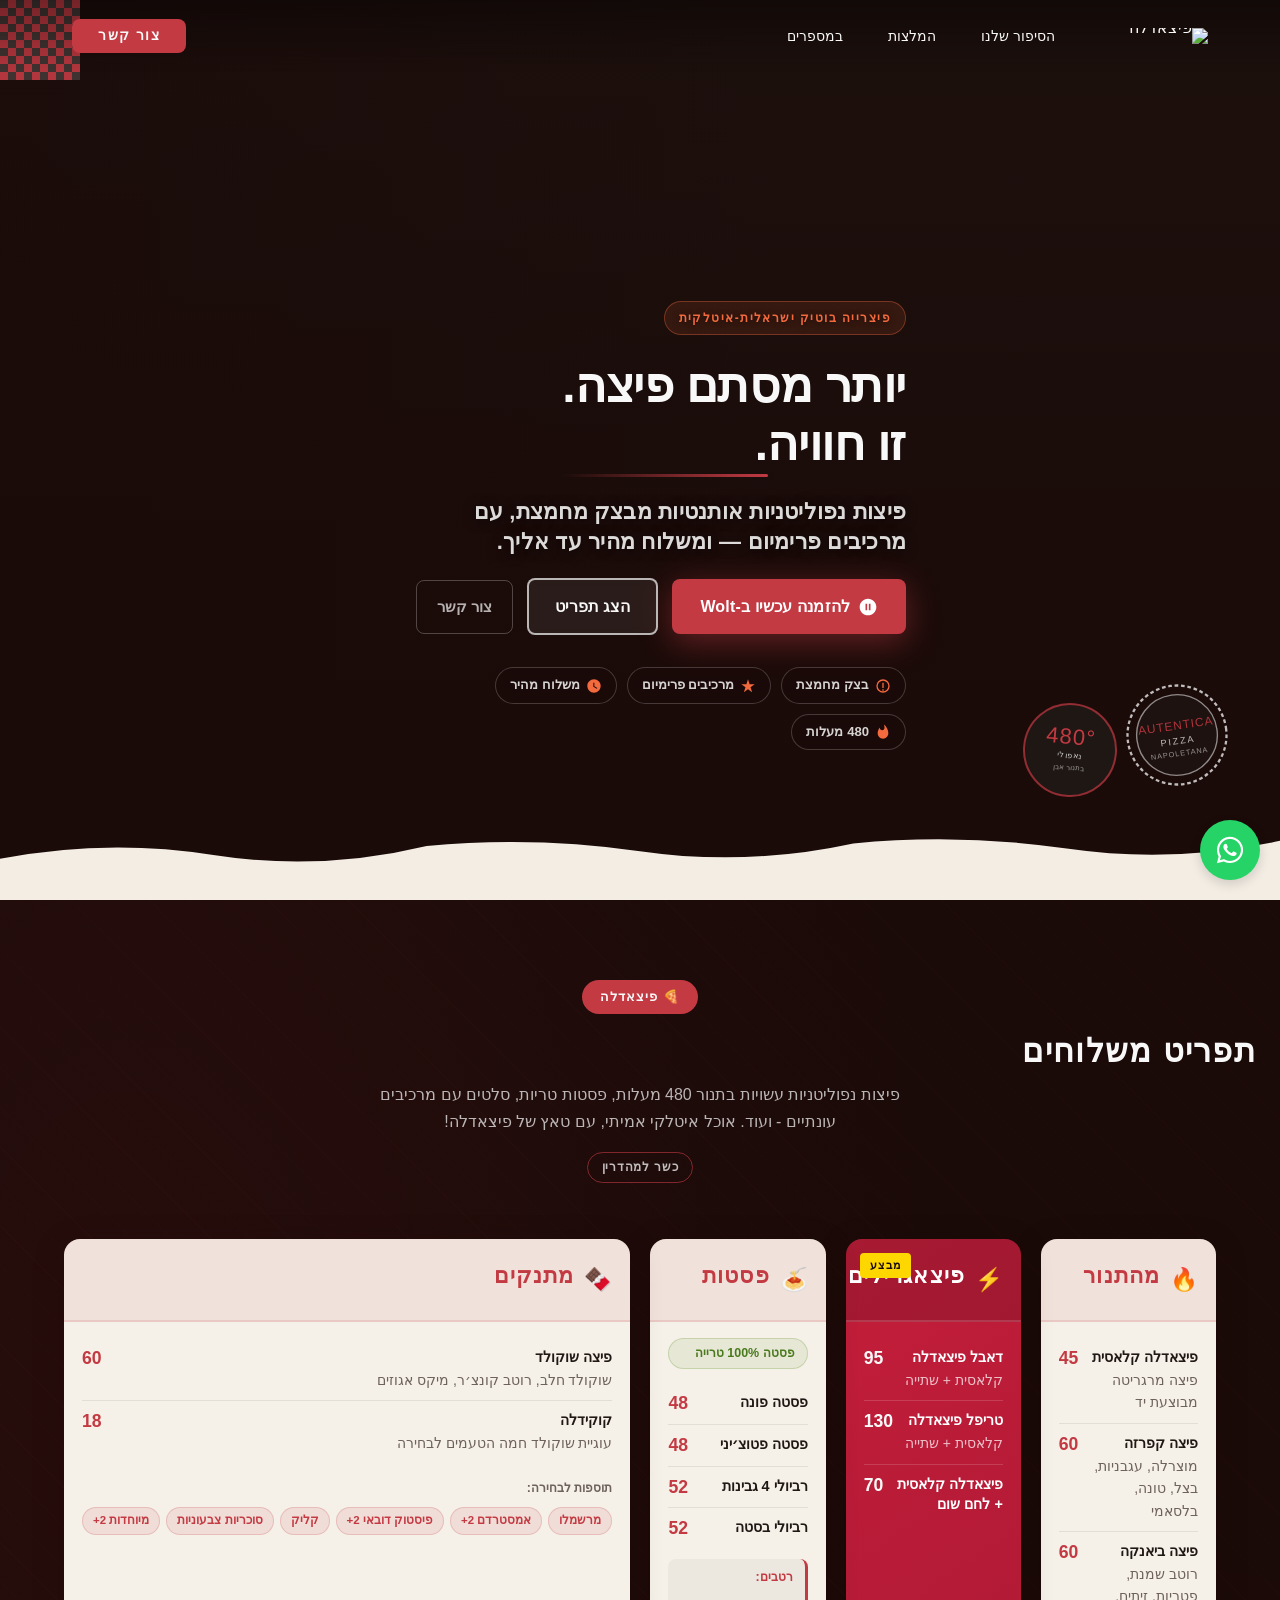
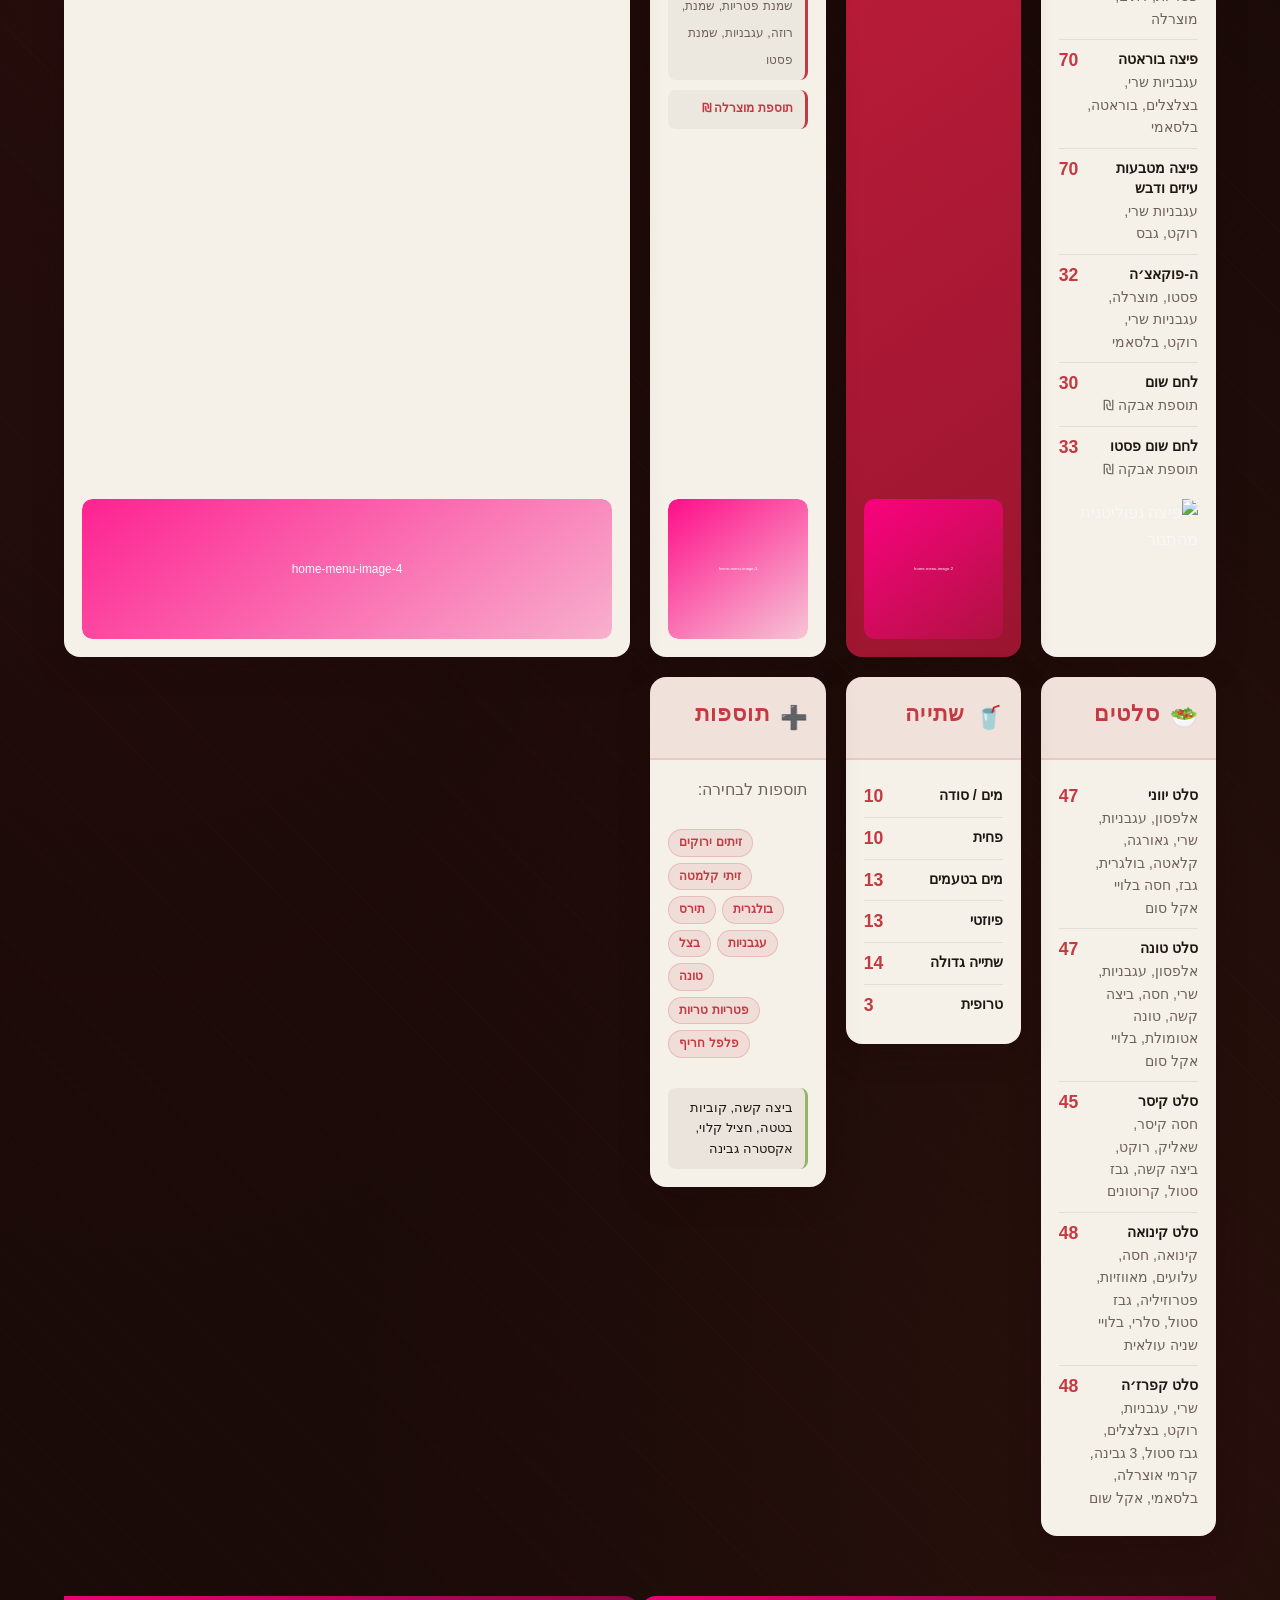
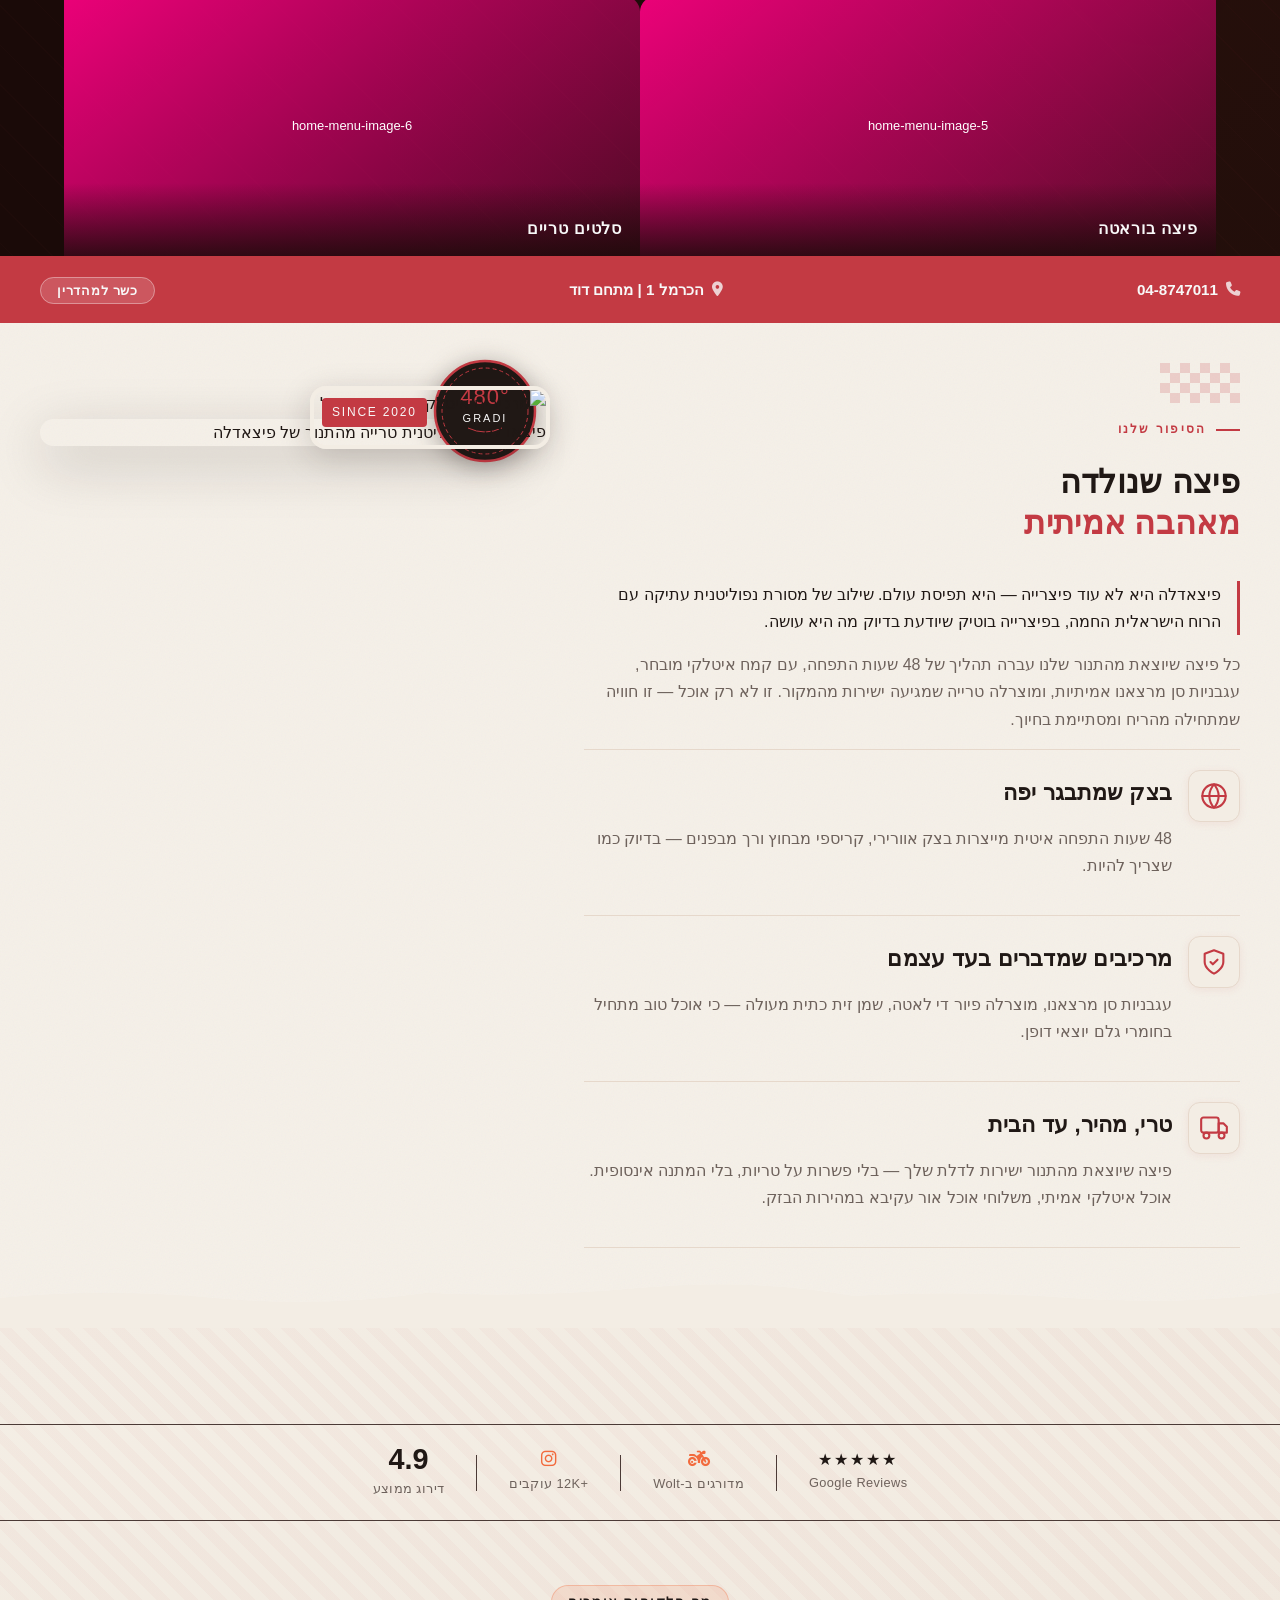
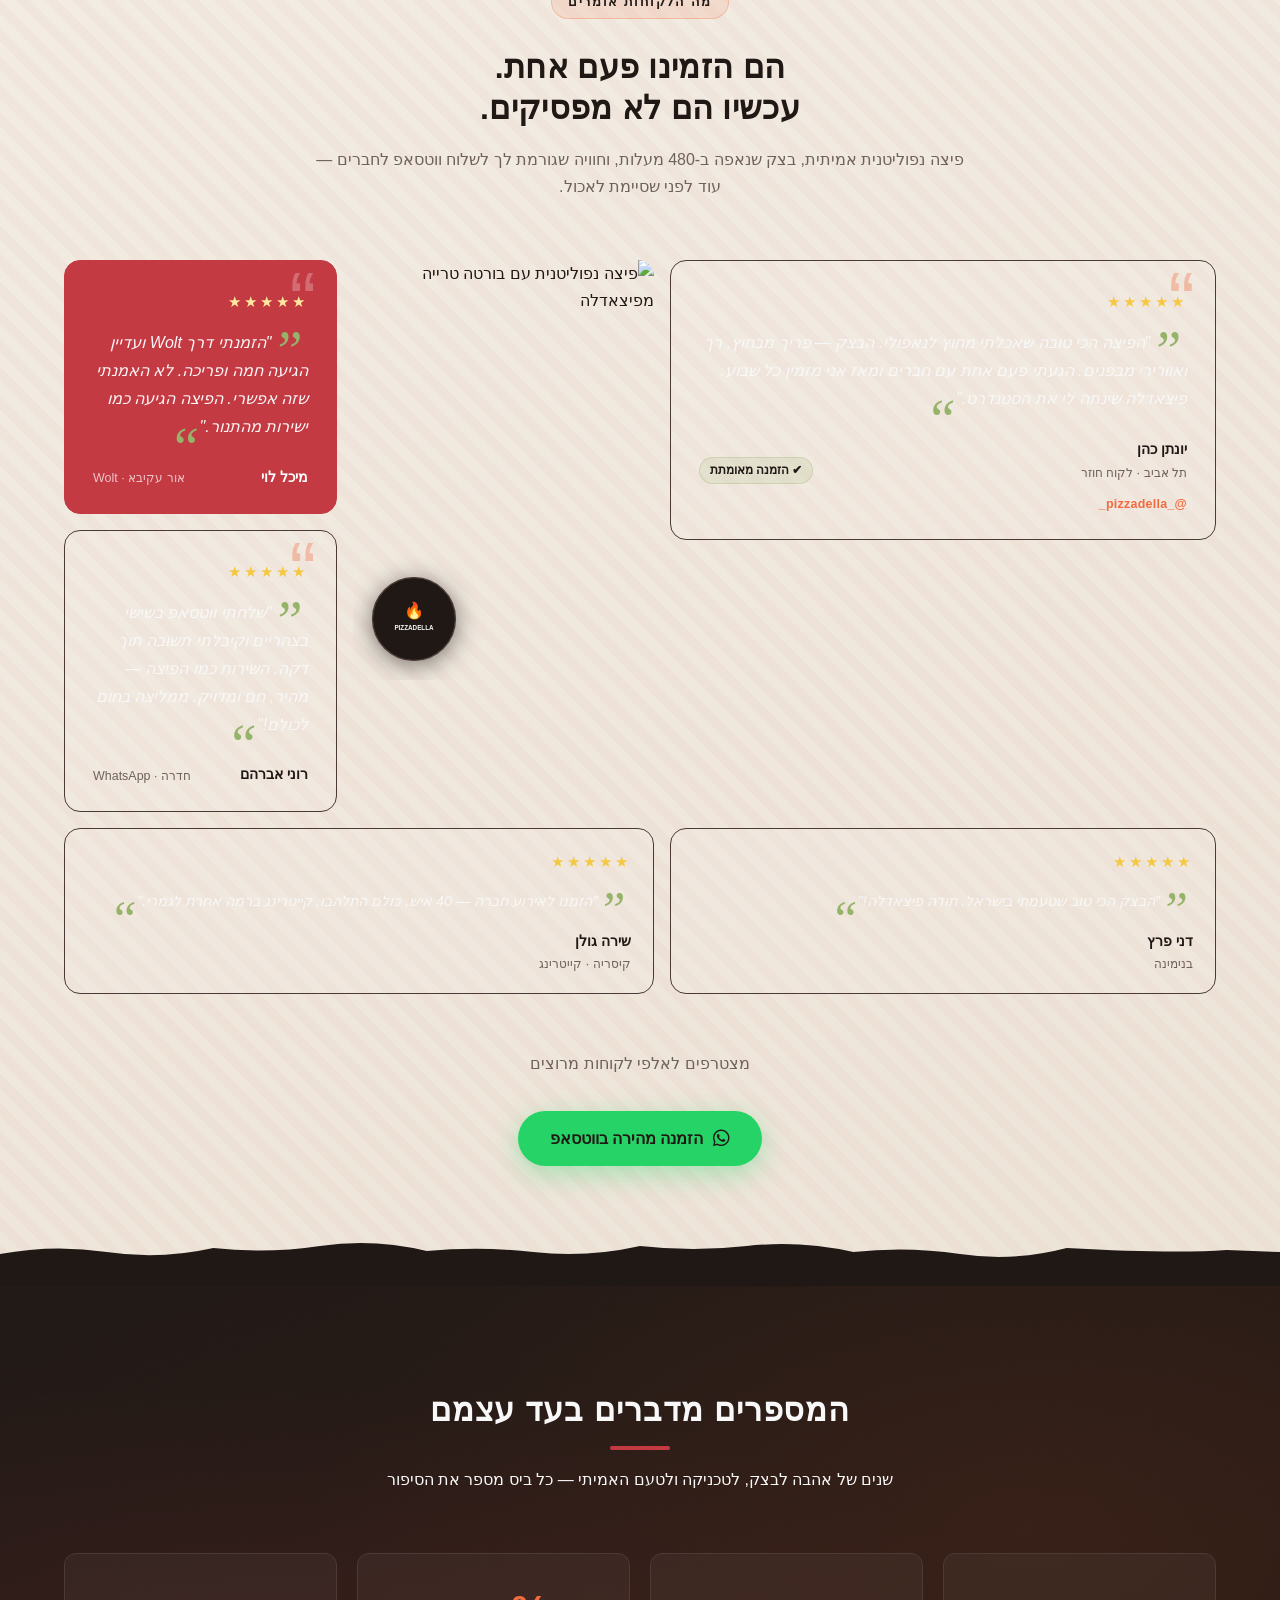
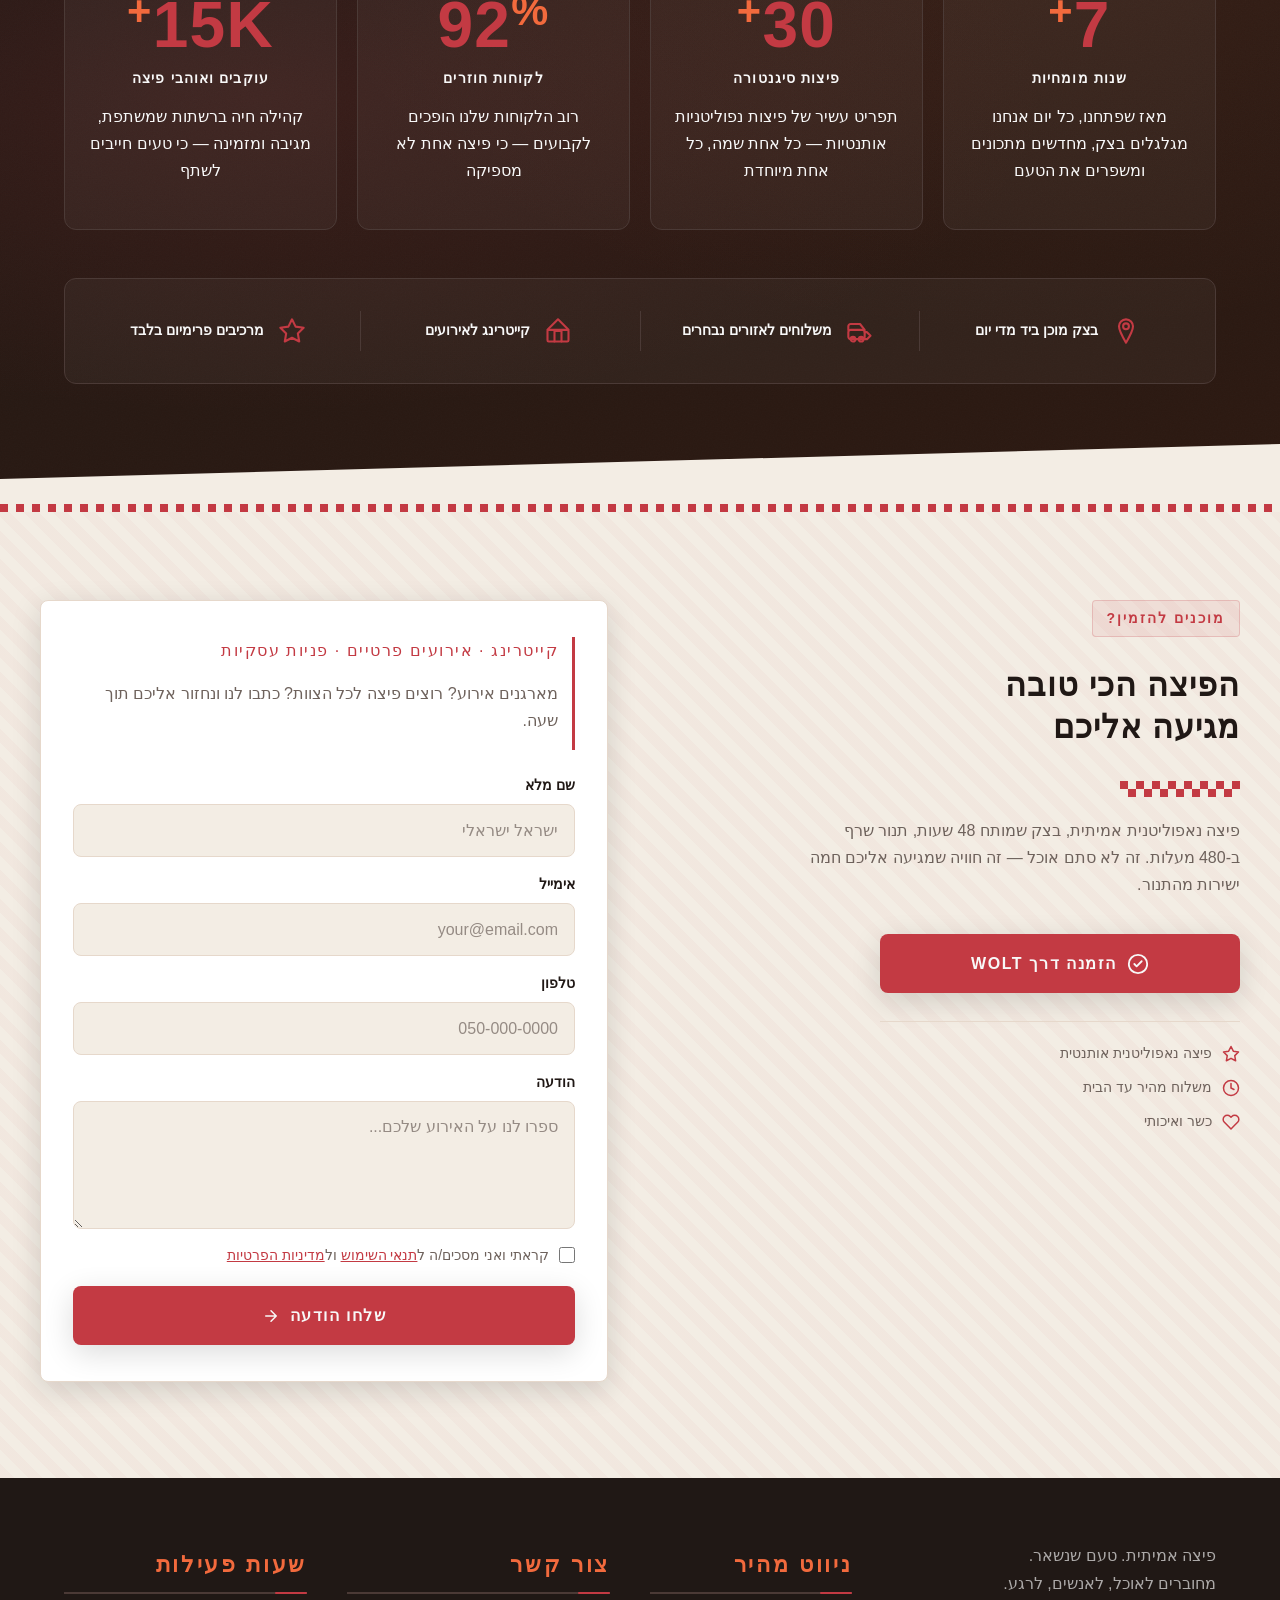
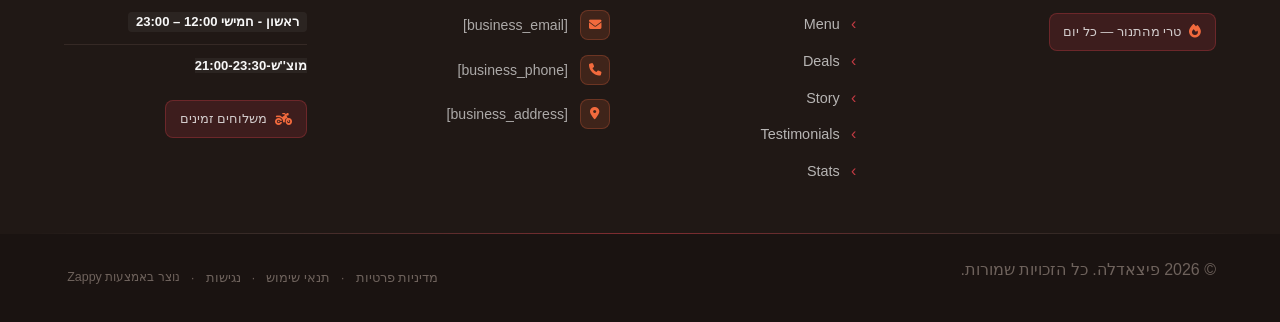
==== commit 4a82eddb: "Background sync: Progressive GitHub Sync" ====
--- a/index.html
+++ b/index.html
@@ -2105,6 +2105,300 @@
 
   .index-testimonials-section .its-proof-strip {
     margin-bottom: 40px;
+  }
+}
+</style>
+
+<style data-zappy-section-v2-css="true">
+/* V2 Regenerated Section CSS */
+.index-stats-section {
+  position: relative;
+  overflow: visible;
+  background-color: var(--bg-dark);
+  background-image:
+    radial-gradient(ellipse at 20% 0%, rgba(195,58,67,0.08) 0%, transparent 55%),
+    radial-gradient(ellipse at 80% 100%, rgba(242,106,61,0.06) 0%, transparent 50%),
+    linear-gradient(160deg, #2a1a16 0%, var(--bg-dark) 60%);
+  color: var(--text-light);
+  padding: 90px 0 120px;
+  direction: rtl;
+}
+
+/* Grain texture overlay */
+.index-stats-section .stats-grain-overlay {
+  position: absolute;
+  inset: 0;
+  background-image: url("data:image/svg+xml,%3Csvg xmlns='http://www.w3.org/2000/svg' width='200' height='200'%3E%3Cfilter id='noise'%3E%3CfeTurbulence type='fractalNoise' baseFrequency='0.75' numOctaves='4' stitchTiles='stitch'/%3E%3CfeColorMatrix type='saturate' values='0'/%3E%3C/filter%3E%3Crect width='200' height='200' filter='url(%23noise)' opacity='0.04'/%3E%3C/svg%3E");
+  pointer-events: none;
+  z-index: 0;
+  opacity: 0.6;
+}
+
+.index-stats-section .stats-container {
+  position: relative;
+  z-index: 1;
+  max-width: 1200px;
+  margin: 0 auto;
+  padding: 0 24px;
+}
+
+/* ── Header ── */
+.index-stats-section .stats-header {
+  text-align: center;
+  margin-bottom: 60px;
+}
+
+.index-stats-section .stats-main-title {
+  font-family: 'Bebas Neue', 'Ploni Bold Condensed', Impact, sans-serif;
+  font-size: clamp(2.6rem, 5vw, 4rem);
+  font-weight: 700;
+  line-height: 1.1;
+  color: var(--text-light);
+  letter-spacing: 0.03em;
+  margin: 0 0 18px;
+  text-align: center;
+}
+
+.index-stats-section .stats-main-title::after {
+  content: '';
+  display: block;
+  width: 60px;
+  height: 4px;
+  background: var(--primary);
+  margin: 14px auto 0;
+  border-radius: 2px;
+}
+
+.index-stats-section .stats-subtitle {
+  font-family: 'Heebo', 'Assistant', sans-serif;
+  font-size: 1rem;
+  line-height: 1.7;
+  color: var(--text-muted);
+  max-width: 540px;
+  margin: 0 auto;
+  text-align: center;
+}
+
+/* ── Stat Cards ── */
+.index-stats-section .stats-grid {
+  display: grid;
+  grid-template-columns: repeat(4, 1fr);
+  gap: 20px;
+  margin-bottom: 48px;
+  direction: rtl;
+}
+
+.index-stats-section .stat-card {
+  background-color: rgba(255,255,255,0.04);
+  border: 1px solid var(--border-dark);
+  border-radius: 12px;
+  padding: 36px 24px 28px;
+  text-align: center;
+  position: relative;
+  transition: transform 0.25s ease, background-color 0.25s ease, box-shadow 0.25s ease;
+  overflow: hidden;
+}
+
+.index-stats-section .stat-card::before {
+  content: '';
+  position: absolute;
+  inset-block-start: 0;
+  inset-inline-start: 0;
+  inset-inline-end: 0;
+  height: 3px;
+  background: linear-gradient(90deg, transparent, var(--primary), transparent);
+  opacity: 0;
+  transition: opacity 0.25s ease;
+}
+
+.index-stats-section .stat-card:hover {
+  transform: translateY(-6px);
+  background-color: rgba(255,255,255,0.07);
+  box-shadow: 0 16px 40px rgba(0,0,0,0.35);
+}
+
+.index-stats-section .stat-card:hover::before {
+  opacity: 1;
+}
+
+.index-stats-section .stat-number {
+  font-family: 'Bebas Neue', 'Ploni Bold Condensed', Impact, sans-serif;
+  font-size: clamp(3rem, 5vw, 4.5rem);
+  font-weight: 700;
+  line-height: 1;
+  color: var(--primary);
+  letter-spacing: 0.02em;
+  margin-bottom: 10px;
+  display: block;
+}
+
+.index-stats-section .stat-plus {
+  font-size: 0.65em;
+  vertical-align: super;
+  color: var(--secondary);
+}
+
+.index-stats-section .stat-label {
+  font-family: 'Heebo', 'Assistant', sans-serif;
+  font-size: 0.875rem;
+  font-weight: 700;
+  letter-spacing: 0.08em;
+  text-transform: uppercase;
+  color: var(--text-light);
+  margin-bottom: 12px;
+  display: block;
+}
+
+.index-stats-section .stat-desc {
+  font-family: 'Heebo', 'Assistant', sans-serif;
+  font-size: 0.875rem;
+  line-height: 1.6;
+  color: var(--text-muted);
+  margin: 0;
+  text-align: center;
+}
+
+/* ── Trust Bar ── */
+.index-stats-section .stats-trust-bar {
+  display: flex;
+  align-items: center;
+  justify-content: center;
+  flex-wrap: wrap;
+  gap: 0;
+  background-color: rgba(255,255,255,0.04);
+  border: 1px solid var(--border-dark);
+  border-radius: 12px;
+  padding: 24px 16px;
+  direction: rtl;
+}
+
+.index-stats-section .trust-item {
+  display: flex;
+  flex-direction: row;
+  align-items: center;
+  gap: 10px;
+  padding: 10px 28px;
+  flex: 1 1 180px;
+  min-width: 160px;
+  justify-content: center;
+}
+
+.index-stats-section .trust-icon {
+  color: var(--primary);
+  display: flex;
+  align-items: center;
+  justify-content: center;
+  flex-shrink: 0;
+  width: 36px;
+  height: 36px;
+}
+
+.index-stats-section .trust-text {
+  font-family: 'Heebo', 'Assistant', sans-serif;
+  font-size: 0.875rem;
+  font-weight: 600;
+  color: var(--text-light);
+  white-space: nowrap;
+  text-align: right;
+}
+
+.index-stats-section .trust-divider {
+  width: 1px;
+  height: 40px;
+  background: var(--border-dark);
+  flex-shrink: 0;
+  align-self: center;
+}
+
+/* ── Bottom Diagonal Divider ── */
+.index-stats-section .stats-divider-wrapper {
+  position: absolute;
+  bottom: 0;
+  left: 0;
+  width: 100%;
+  height: 80px;
+  pointer-events: none;
+  z-index: 5;
+}
+
+.index-stats-section .stats-divider-wrapper svg {
+  display: block;
+  width: 100%;
+  height: 100%;
+}
+
+/* ── Responsive: Tablet ── */
+@media (max-width: 1024px) {
+  .index-stats-section .stats-grid {
+    grid-template-columns: repeat(2, 1fr);
+  }
+
+  .index-stats-section .trust-divider {
+    display: none;
+  }
+
+  .index-stats-section .stats-trust-bar {
+    gap: 8px;
+  }
+
+  .index-stats-section .trust-item {
+    padding: 10px 16px;
+    flex: 1 1 140px;
+  }
+}
+
+/* ── Responsive: Mobile ── */
+@media (max-width: 768px) {
+  .index-stats-section {
+    padding: 60px 0 100px;
+  }
+
+  .index-stats-section .stats-container {
+    padding: 0 16px;
+  }
+
+  .index-stats-section .stats-header {
+    margin-bottom: 40px;
+  }
+
+  .index-stats-section .stats-grid {
+    grid-template-columns: repeat(2, 1fr) !important;
+    gap: 14px;
+    margin-bottom: 32px;
+  }
+
+  .index-stats-section .stat-card {
+    padding: 24px 16px 20px;
+  }
+
+  .index-stats-section .stat-number {
+    font-size: 2.8rem;
+  }
+
+  .index-stats-section .stats-trust-bar {
+    flex-direction: column;
+    gap: 0;
+    padding: 16px 12px;
+  }
+
+  .index-stats-section .trust-item {
+    width: 100%;
+    justify-content: flex-start;
+    padding: 12px 16px;
+    border-bottom: 1px solid var(--border-dark);
+    flex: none;
+  }
+
+  .index-stats-section .trust-item:last-child {
+    border-bottom: none;
+  }
+
+  .index-stats-section .trust-divider {
+    display: none;
+  }
+
+  .index-stats-section .trust-text {
+    white-space: normal;
   }
 }
 </style>
@@ -3224,74 +3518,108 @@
 
 </section>
 
-<section data-band-index="5" id="stats" class="index-stats-section" data-layout-spec="בית-stats" dir="rtl">
-  <div class="index-stats-grain"></div>
-  <div class="index-stats-container">
-    <div class="index-stats-header">
-      <h2 class="index-stats-title">המספרים מדברים בעד עצמם</h2>
-      <p class="index-stats-subtitle">שנים של אהבה לבצק, לטכניקה ולטעם האמיתי — כל ביס מספר את הסיפור</p>
+<section class="index-stats-section" data-layout-spec="בית-stats" dir="rtl" data-zappy-section="true" id="stats">
+  <!-- Grain texture overlay -->
+  <div class="stats-grain-overlay" aria-hidden="true"></div>
+
+  <!-- Header -->
+  <div class="stats-container">
+    <div class="stats-header">
+      <h2 class="stats-main-title">המספרים מדברים בעד עצמם</h2>
+      <p class="stats-subtitle">שנים של אהבה לבצק, לטכניקה ולטעם האמיתי — כל ביס מספר את הסיפור</p>
     </div>
-    <div class="index-stats-grid">
-      <div class="index-stats-card">
-        <div class="index-stats-number-wrap">
-          <span class="index-stats-number">7+</span>
-          <span class="index-stats-glow"></span>
-        </div>
-        <p class="index-stats-label">שנות מומחיות</p>
-        <p class="index-stats-desc">מאז שפתחנו, כל יום אנחנו מגלגלים בצק, מחדשים מתכונים ומשפרים את הטעם</p>
-      </div>
-      <div class="index-stats-card">
-        <div class="index-stats-number-wrap">
-          <span class="index-stats-number">30+</span>
-          <span class="index-stats-glow"></span>
-        </div>
-        <p class="index-stats-label">פיצות סיגנטורה</p>
-        <p class="index-stats-desc">תפריט עשיר של פיצות נפוליטניות אותנטיות — כל אחת שמה, כל אחת מיוחדת</p>
-      </div>
-      <div class="index-stats-card">
-        <div class="index-stats-number-wrap">
-          <span class="index-stats-number">92%</span>
-          <span class="index-stats-glow"></span>
-        </div>
-        <p class="index-stats-label">לקוחות חוזרים</p>
-        <p class="index-stats-desc">רוב הלקוחות שלנו הופכים לקבועים — כי פיצה אחת לא מספיקה</p>
-      </div>
-      <div class="index-stats-card">
-        <div class="index-stats-number-wrap">
-          <span class="index-stats-number">15K+</span>
-          <span class="index-stats-glow"></span>
-        </div>
-        <p class="index-stats-label">עוקבים ואוהבי פיצה</p>
-        <p class="index-stats-desc">קהילה חיה ברשתות שמשתפת, מגיבה ומזמינה — כי טעים חייבים לשתף</p>
-      </div>
+
+    <!-- Stat Cards Grid -->
+    <div class="stats-grid">
+
+      <article class="stat-card">
+        <div class="stat-number">7<span class="stat-plus">+</span></div>
+        <div class="stat-label">שנות מומחיות</div>
+        <p class="stat-desc">מאז שפתחנו, כל יום אנחנו מגלגלים בצק, מחדשים מתכונים ומשפרים את הטעם</p>
+      </article>
+
+      <article class="stat-card">
+        <div class="stat-number">30<span class="stat-plus">+</span></div>
+        <div class="stat-label">פיצות סיגנטורה</div>
+        <p class="stat-desc">תפריט עשיר של פיצות נפוליטניות אותנטיות — כל אחת שמה, כל אחת מיוחדת</p>
+      </article>
+
+      <article class="stat-card">
+        <div class="stat-number">92<span class="stat-plus">%</span></div>
+        <div class="stat-label">לקוחות חוזרים</div>
+        <p class="stat-desc">רוב הלקוחות שלנו הופכים לקבועים — כי פיצה אחת לא מספיקה</p>
+      </article>
+
+      <article class="stat-card">
+        <div class="stat-number">15K<span class="stat-plus">+</span></div>
+        <div class="stat-label">עוקבים ואוהבי פיצה</div>
+        <p class="stat-desc">קהילה חיה ברשתות שמשתפת, מגיבה ומזמינה — כי טעים חייבים לשתף</p>
+      </article>
+
     </div>
-    <div class="index-stats-trust-bar">
-      <div class="index-stats-trust-item">
-        <i class="fa-solid fa-wheat-awn" aria-hidden="true"></i>
-        <span>בצק מוכן ביד מדי יום</span>
-      </div>
-      <div class="index-stats-trust-sep" aria-hidden="true"></div>
-      <div class="index-stats-trust-item">
-        <i class="fa-solid fa-motorcycle" aria-hidden="true"></i>
-        <span>משלוחים לאזורים נבחרים</span>
-      </div>
-      <div class="index-stats-trust-sep" aria-hidden="true"></div>
-      <div class="index-stats-trust-item">
-        <i class="fa-solid fa-utensils" aria-hidden="true"></i>
-        <span>קייטרינג לאירועים</span>
-      </div>
-      <div class="index-stats-trust-sep" aria-hidden="true"></div>
-      <div class="index-stats-trust-item">
-        <i class="fa-solid fa-star" aria-hidden="true"></i>
-        <span>מרכיבים פרימיום בלבד</span>
-      </div>
+
+    <!-- Trust Bar -->
+    <div class="stats-trust-bar">
+
+      <div class="trust-item">
+        <span class="trust-icon" aria-hidden="true">
+          <svg data-element-type="icon" data-icon-type="svg" width="28" height="28" viewBox="0 0 24 24" fill="none" stroke="currentColor" stroke-width="1.8" stroke-linecap="round" stroke-linejoin="round">
+            <path d="M12 2C8.5 2 6 5 6 8c0 4 6 14 6 14s6-10 6-14c0-3-2.5-6-6-6z"></path>
+            <circle cx="12" cy="8" r="2.5"></circle>
+          </svg>
+        </span>
+        <span class="trust-text">בצק מוכן ביד מדי יום</span>
+      </div>
+
+      <div class="trust-divider" aria-hidden="true"></div>
+
+      <div class="trust-item">
+        <span class="trust-icon" aria-hidden="true">
+          <svg data-element-type="icon" data-icon-type="svg" width="28" height="28" viewBox="0 0 24 24" fill="none" stroke="currentColor" stroke-width="1.8" stroke-linecap="round" stroke-linejoin="round">
+            <rect x="2" y="11" width="14" height="8" rx="2"></rect>
+            <path d="M16 13h2l3 3-3 3h-2"></path>
+            <circle cx="6" cy="19" r="2"></circle>
+            <circle cx="13" cy="19" r="2"></circle>
+            <path d="M2 11V8a2 2 0 012-2h8l4 5"></path>
+          </svg>
+        </span>
+        <span class="trust-text">משלוחים לאזורים נבחרים</span>
+      </div>
+
+      <div class="trust-divider" aria-hidden="true"></div>
+
+      <div class="trust-item">
+        <span class="trust-icon" aria-hidden="true">
+          <svg data-element-type="icon" data-icon-type="svg" width="28" height="28" viewBox="0 0 24 24" fill="none" stroke="currentColor" stroke-width="1.8" stroke-linecap="round" stroke-linejoin="round">
+            <path d="M3 11l9-9 9 9"></path>
+            <path d="M9 21V12h6v9"></path>
+            <rect x="3" y="11" width="18" height="10" rx="1"></rect>
+          </svg>
+        </span>
+        <span class="trust-text">קייטרינג לאירועים</span>
+      </div>
+
+      <div class="trust-divider" aria-hidden="true"></div>
+
+      <div class="trust-item">
+        <span class="trust-icon" aria-hidden="true">
+          <svg data-element-type="icon" data-icon-type="svg" width="28" height="28" viewBox="0 0 24 24" fill="none" stroke="currentColor" stroke-width="1.8" stroke-linecap="round" stroke-linejoin="round">
+            <polygon points="12 2 15.09 8.26 22 9.27 17 14.14 18.18 21.02 12 17.77 5.82 21.02 7 14.14 2 9.27 8.91 8.26 12 2"></polygon>
+          </svg>
+        </span>
+        <span class="trust-text">מרכיבים פרימיום בלבד</span>
+      </div>
+
     </div>
   </div>
-  <div class="index-stats-divider-wrapper">
-    <svg data-no-icon-edit="true" aria-hidden="true" viewBox="0 0 1200 80" preserveAspectRatio="none" xmlns="http://www.w3.org/2000/svg">
-      <path d="M0,80 L0,28 L1200,0 L1200,80 Z" fill="#F3EDE4"></path>
+
+  <!-- Bottom diagonal divider to light section -->
+  <div class="stats-divider-wrapper">
+    <svg data-no-icon-edit="true" aria-hidden="true" viewBox="0 0 1440 80" preserveAspectRatio="none" xmlns="http://www.w3.org/2000/svg">
+      <path d="M0,80 L0,55 L1440,20 L1440,80 Z" fill="#F3EDE4"></path>
     </svg>
   </div>
+
 </section>
 
 <section data-band-index="6" id="cta" class="index-cta-section" data-layout-spec="בית-cta" dir="rtl">
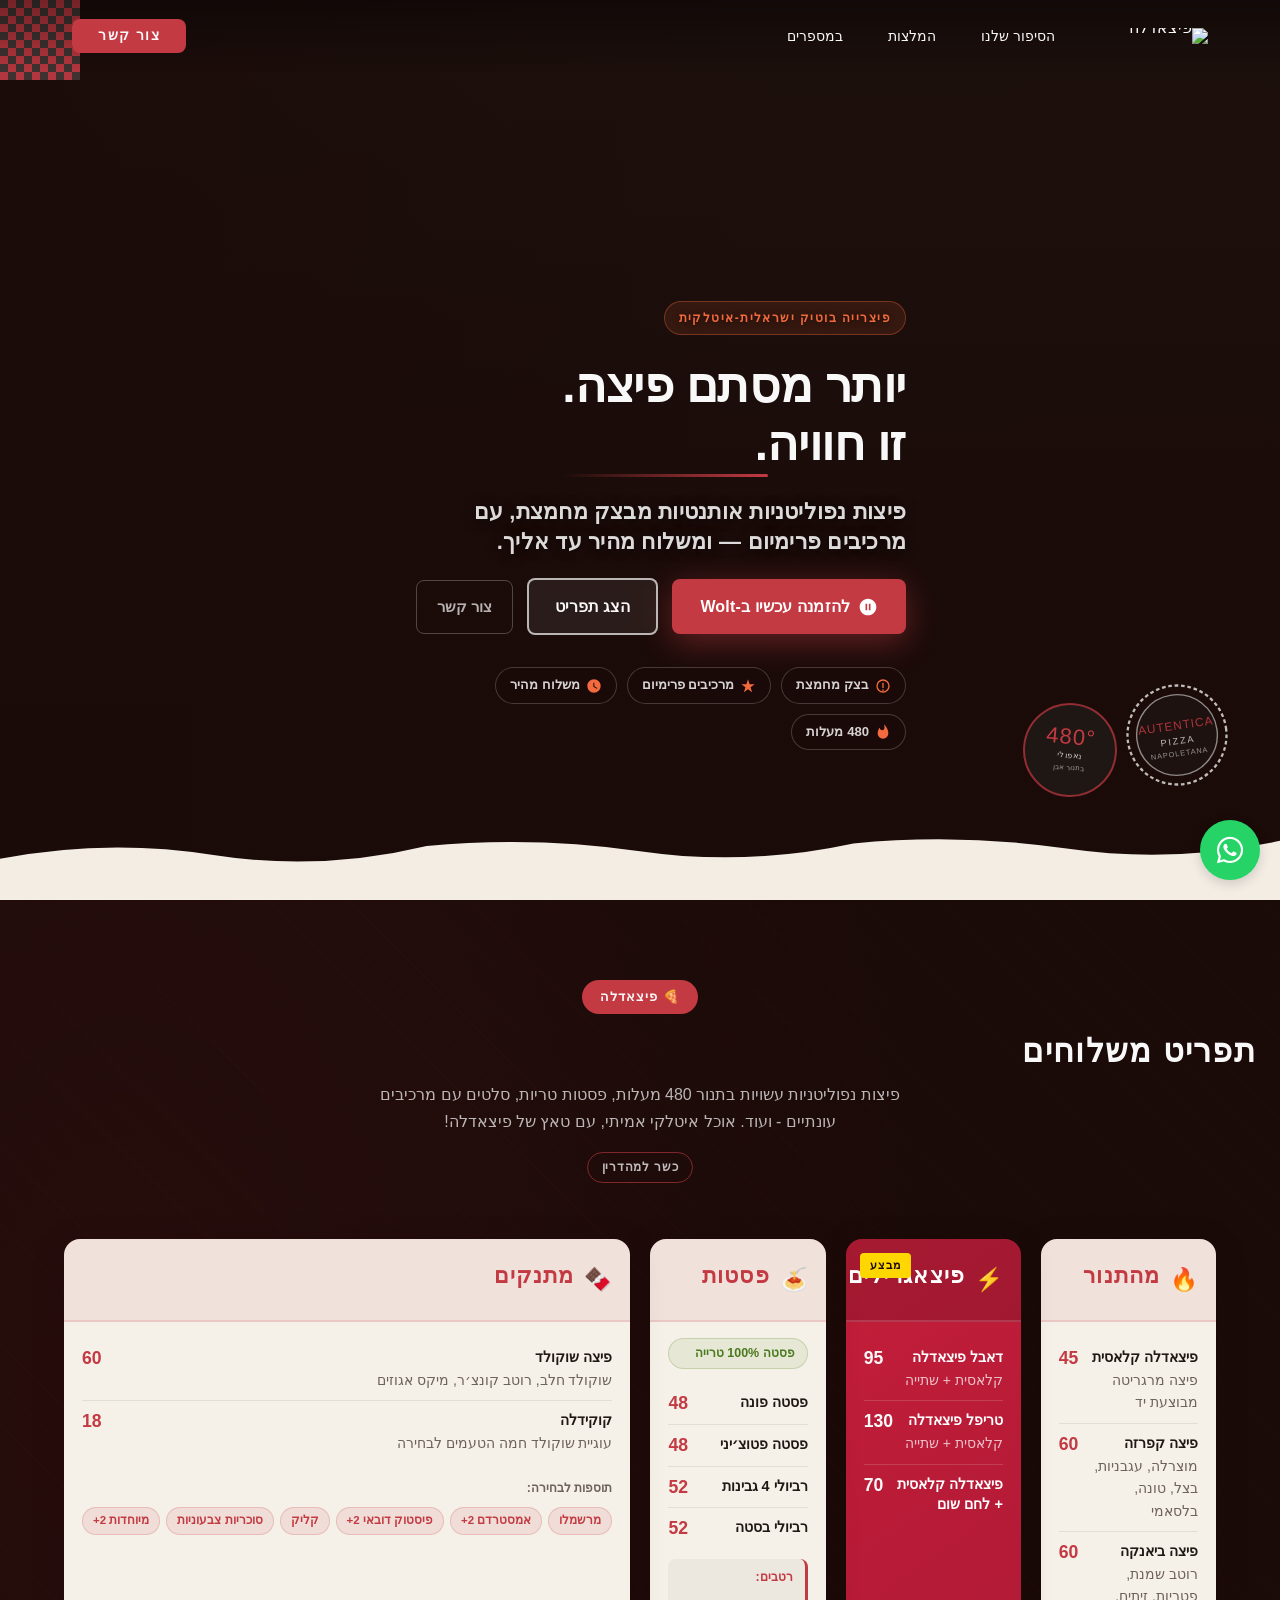
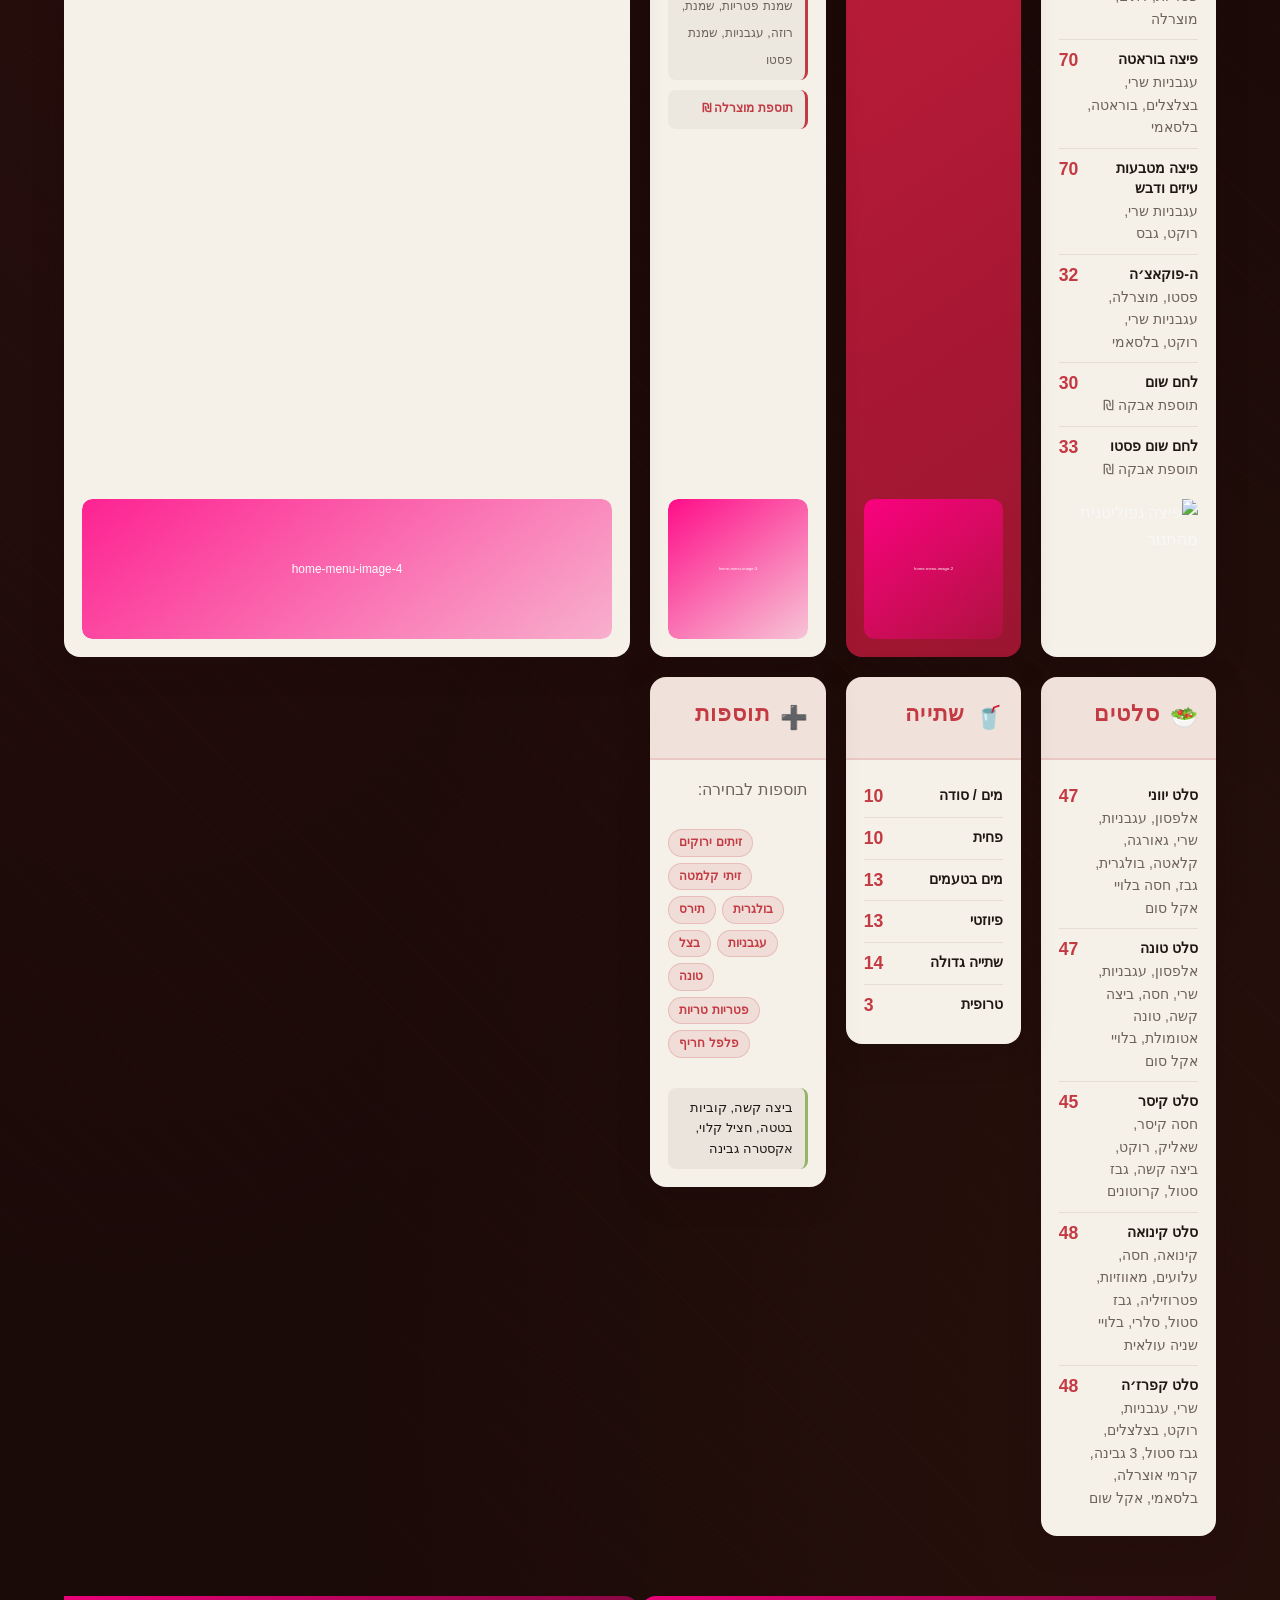
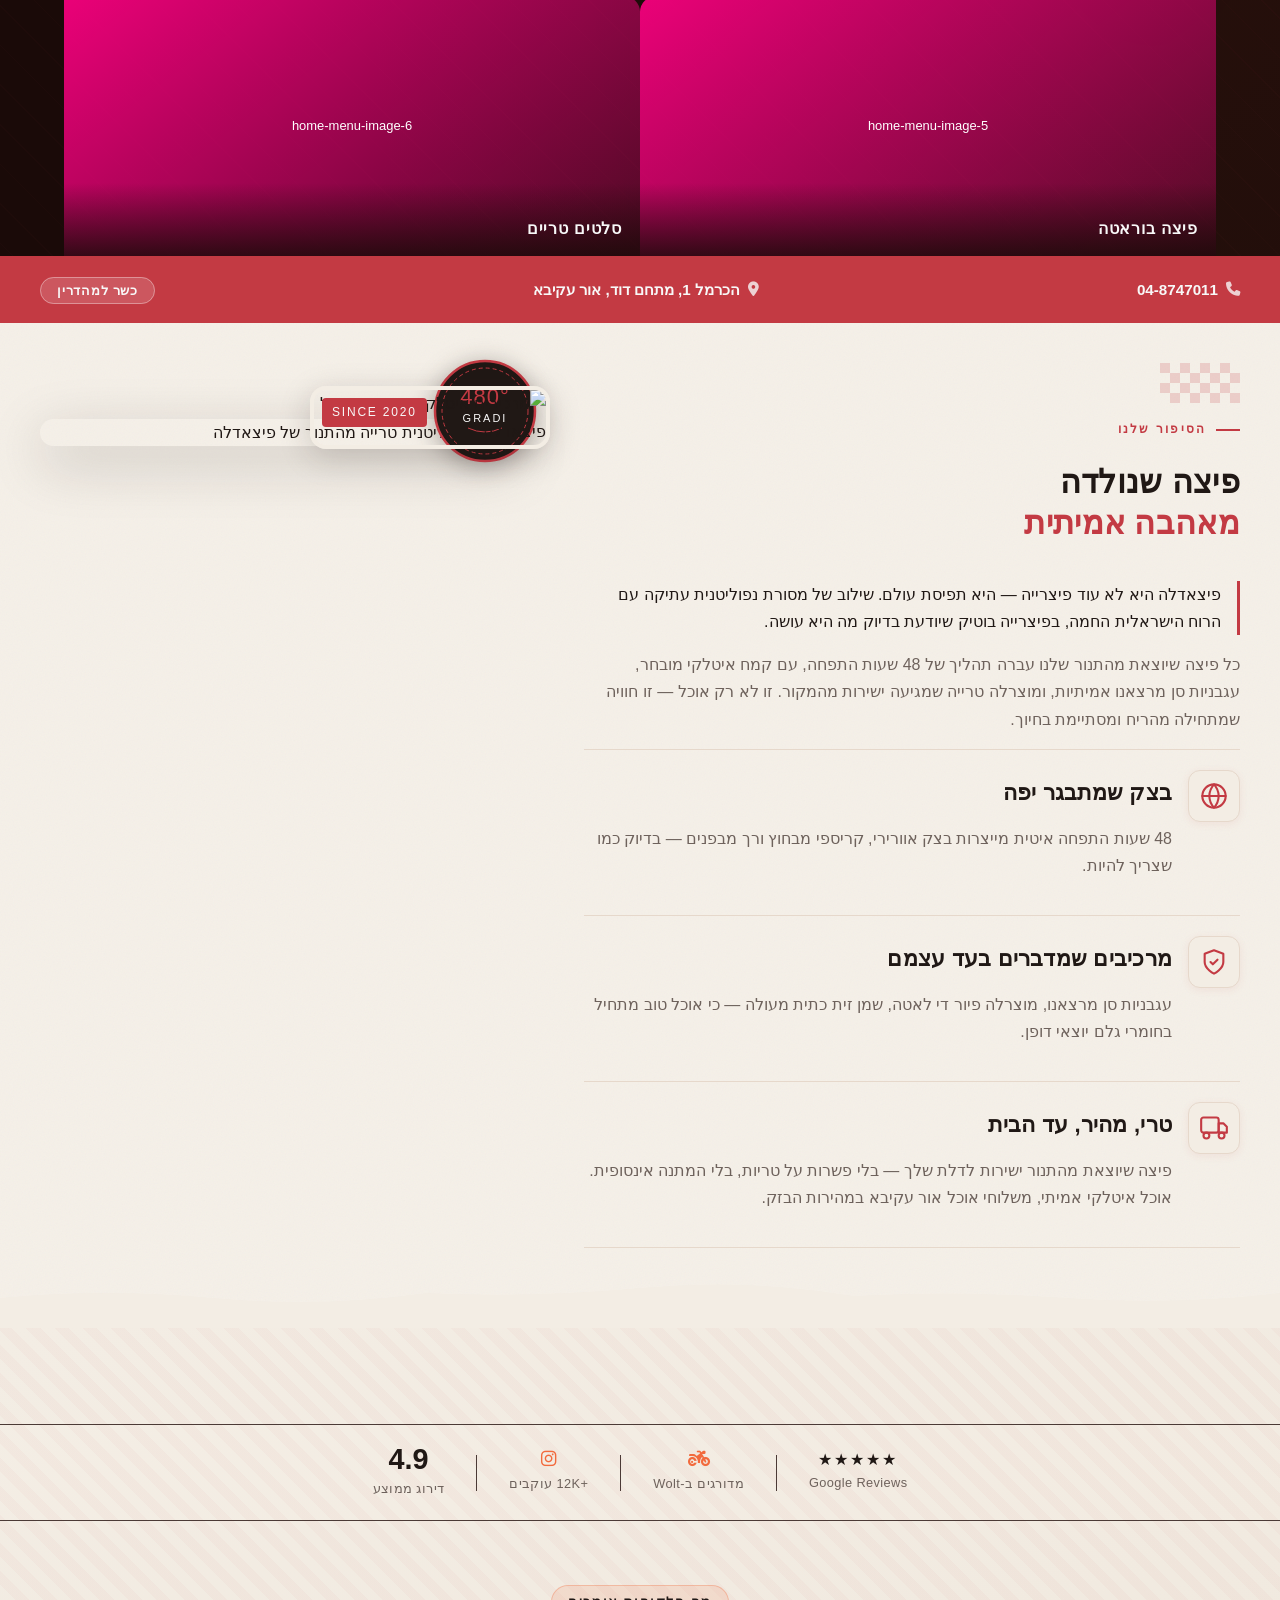
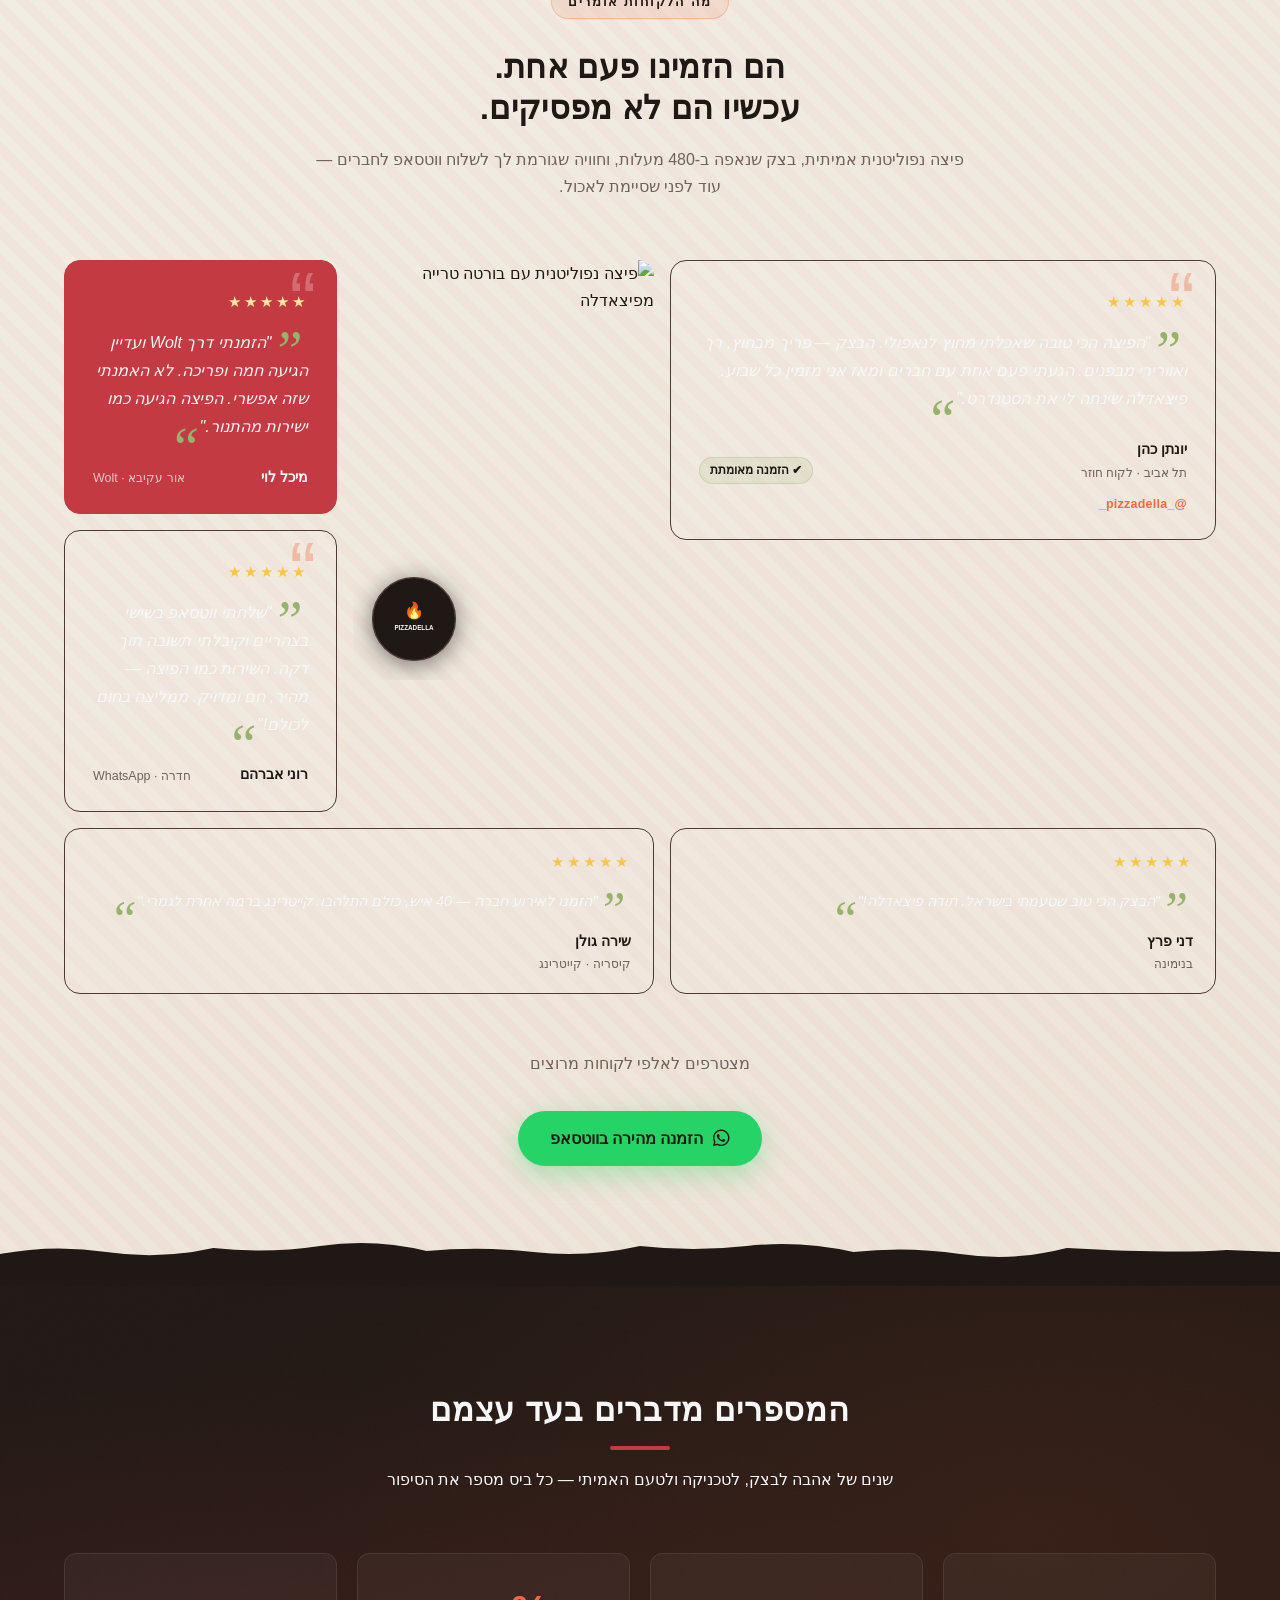
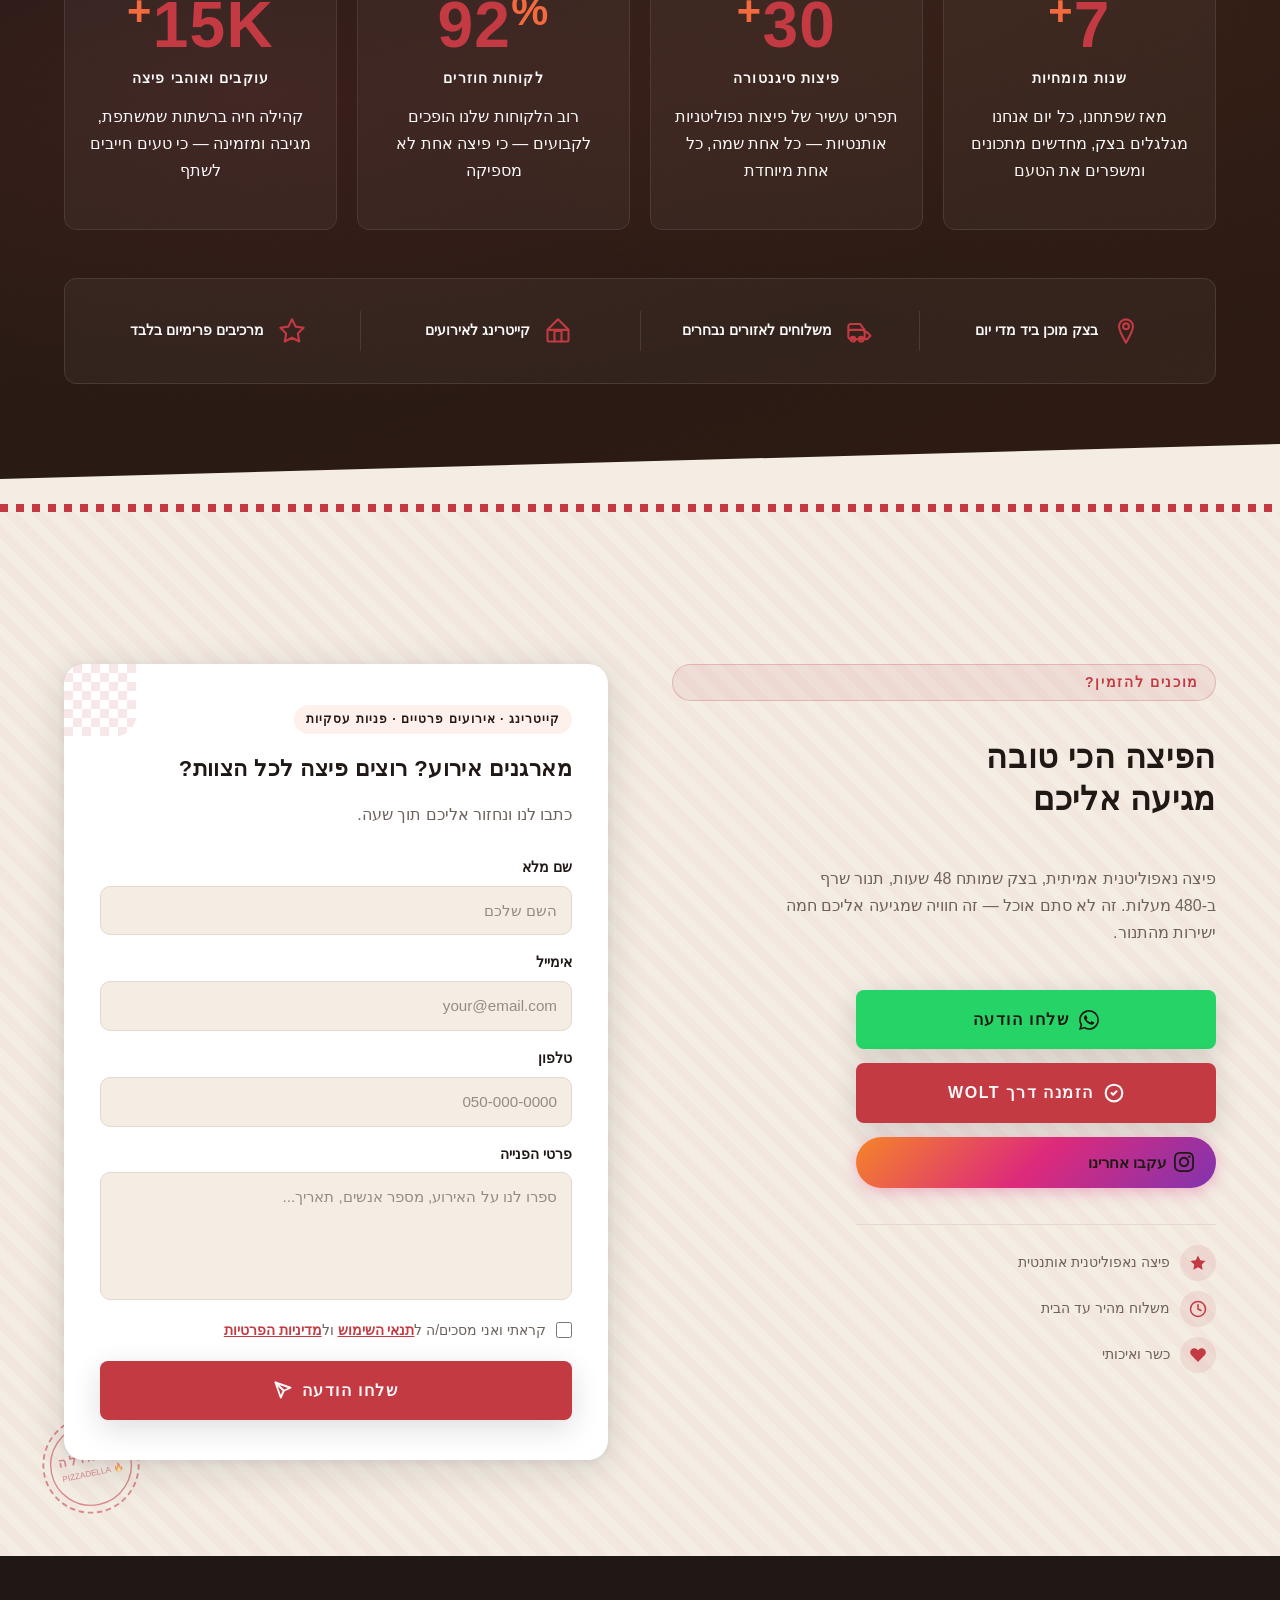
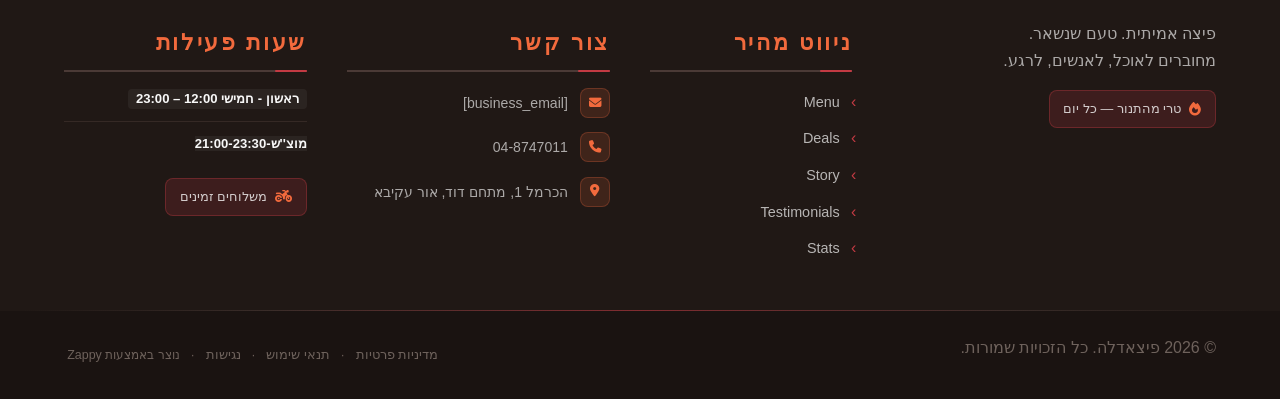
==== commit 8fdaf921: "Background sync: Progressive GitHub Sync" ====
--- a/index.html
+++ b/index.html
@@ -2402,6 +2402,435 @@
   }
 }
 </style>
+
+<style data-zappy-section-v2-css="true">
+/* V2 Regenerated Section CSS */
+.index-cta-section {
+  position: relative;
+  background-color: var(--bg-light);
+  background-image:
+    repeating-linear-gradient(45deg, rgba(195,58,67,0.035) 0px, rgba(195,58,67,0.035) 10px, transparent 10px, transparent 20px);
+  color: var(--text-dark);
+  padding: 0 0 80px;
+  overflow: visible;
+  direction: rtl;
+}
+
+/* ── Checkerboard top strip ── */
+.index-cta-section .index-cta-checker-strip {
+  width: 100%;
+  height: 24px;
+  overflow: hidden;
+  margin-bottom: 0;
+}
+.index-cta-section .index-cta-checker-inner {
+  width: 100%;
+  height: 24px;
+  background-image:
+    repeating-linear-gradient(90deg,
+      var(--primary) 0px, var(--primary) 24px,
+      var(--bg-light) 24px, var(--bg-light) 48px);
+  background-size: 48px 24px;
+  background-repeat: repeat-x;
+}
+
+/* ── Main container ── */
+.index-cta-section .index-cta-container {
+  max-width: 1200px;
+  margin: 0 auto;
+  padding: 64px 24px 0;
+  display: grid;
+  grid-template-columns: 1fr 1fr;
+  gap: 64px;
+  align-items: start;
+  direction: rtl;
+}
+
+/* ── LEFT column (CTA content) ── */
+.index-cta-section .index-cta-left {
+  display: flex;
+  flex-direction: column;
+  gap: 28px;
+}
+
+.index-cta-section .index-cta-eyebrow {
+  display: inline-block;
+  font-family: 'Heebo', 'Assistant', sans-serif;
+  font-size: 0.875rem;
+  font-weight: 700;
+  letter-spacing: 0.12em;
+  text-transform: uppercase;
+  color: var(--primary);
+  background: rgba(195,58,67,0.08);
+  border: 1.5px solid rgba(195,58,67,0.25);
+  border-radius: 100px;
+  padding: 6px 16px;
+  text-align: right;
+}
+
+.index-cta-section .index-cta-headline {
+  font-family: 'Bebas Neue', 'Ploni Bold Condensed', sans-serif;
+  font-size: clamp(2.8rem, 5vw, 4.2rem);
+  font-weight: 700;
+  line-height: 1.1;
+  color: var(--text-dark);
+  margin: 0;
+  text-align: right;
+  letter-spacing: 0.02em;
+}
+
+.index-cta-section .index-cta-body {
+  font-family: 'Heebo', 'Assistant', sans-serif;
+  font-size: 1rem;
+  line-height: 1.75;
+  color: var(--text-muted);
+  margin: 0;
+  text-align: right;
+  max-width: 480px;
+}
+
+/* ── CTA Buttons ── */
+.index-cta-section .index-cta-buttons {
+  display: flex;
+  flex-wrap: wrap;
+  gap: 12px;
+  justify-content: flex-start;
+}
+
+.index-cta-section .index-cta-btn {
+  display: inline-flex;
+  align-items: center;
+  gap: 8px;
+  padding: 13px 22px;
+  border-radius: 100px;
+  font-family: 'Heebo', sans-serif;
+  font-size: 0.95rem;
+  font-weight: 700;
+  text-decoration: none;
+  cursor: pointer;
+  transition: transform 0.18s ease, box-shadow 0.18s ease, filter 0.18s ease;
+  white-space: nowrap;
+}
+
+.index-cta-section .index-cta-btn:hover {
+  transform: translateY(-2px);
+  box-shadow: 0 8px 24px rgba(0,0,0,0.18);
+}
+
+.index-cta-section .index-cta-btn-whatsapp {
+  background: #25D366;
+  color: #ffffff;
+  box-shadow: 0 4px 16px rgba(37,211,102,0.3);
+}
+.index-cta-section .index-cta-btn-whatsapp:hover {
+  filter: brightness(1.07);
+}
+
+.index-cta-section .index-cta-btn-wolt {
+  background: #009DE0;
+  color: #ffffff;
+  box-shadow: 0 4px 16px rgba(0,157,224,0.28);
+}
+.index-cta-section .index-cta-btn-wolt:hover {
+  filter: brightness(1.07);
+}
+
+.index-cta-section .index-cta-btn-instagram {
+  background: linear-gradient(135deg, #F58529 0%, #DD2A7B 50%, #8134AF 100%);
+  color: #ffffff;
+  box-shadow: 0 4px 16px rgba(221,42,123,0.3);
+}
+.index-cta-section .index-cta-btn-instagram:hover {
+  filter: brightness(1.07);
+}
+
+/* ── Trust items ── */
+.index-cta-section .index-cta-trust {
+  display: flex;
+  flex-direction: column;
+  gap: 14px;
+  padding-top: 8px;
+  border-top: 1px solid var(--border-light);
+}
+
+.index-cta-section .index-cta-trust-item {
+  display: flex;
+  flex-direction: row;
+  align-items: center;
+  gap: 12px;
+  font-family: 'Heebo', sans-serif;
+  font-size: 0.95rem;
+  font-weight: 600;
+  color: var(--text-dark);
+  text-align: right;
+}
+
+.index-cta-section .index-cta-trust-icon {
+  display: flex;
+  align-items: center;
+  justify-content: center;
+  width: 36px;
+  height: 36px;
+  border-radius: 50%;
+  background: rgba(195,58,67,0.1);
+  color: var(--primary);
+  flex-shrink: 0;
+}
+
+/* ── RIGHT column (Form card) ── */
+.index-cta-section .index-cta-right {
+  position: relative;
+}
+
+.index-cta-section .index-cta-form-card {
+  position: relative;
+  background: #ffffff;
+  border-radius: 20px;
+  padding: 40px 36px;
+  box-shadow: 0 8px 40px rgba(32,24,21,0.13), 0 2px 8px rgba(32,24,21,0.06);
+  overflow: hidden;
+  direction: rtl;
+}
+
+/* Decorative checker corner on form card */
+.index-cta-section .index-cta-form-checker {
+  position: absolute;
+  top: 0;
+  left: 0;
+  width: 72px;
+  height: 72px;
+  background-image:
+    repeating-conic-gradient(var(--primary) 0% 25%, transparent 0% 50%);
+  background-size: 18px 18px;
+  opacity: 0.12;
+  pointer-events: none;
+  border-radius: 0 0 20px 0;
+}
+
+.index-cta-section .index-cta-form-header {
+  margin-bottom: 28px;
+}
+
+.index-cta-section .index-cta-form-badge {
+  display: inline-block;
+  font-family: 'Heebo', sans-serif;
+  font-size: 0.78rem;
+  font-weight: 700;
+  letter-spacing: 0.08em;
+  text-transform: uppercase;
+  color: var(--secondary);
+  background: rgba(242,106,61,0.1);
+  border-radius: 100px;
+  padding: 4px 12px;
+  margin-bottom: 12px;
+  text-align: right;
+}
+
+.index-cta-section .index-cta-form-title {
+  font-family: 'Bebas Neue', 'Ploni Bold Condensed', sans-serif;
+  font-size: 1.6rem;
+  font-weight: 700;
+  color: var(--text-dark);
+  margin: 0 0 8px;
+  line-height: 1.2;
+  text-align: right;
+  letter-spacing: 0.02em;
+}
+
+.index-cta-section .index-cta-form-subtitle {
+  font-family: 'Heebo', sans-serif;
+  font-size: 0.95rem;
+  color: var(--text-muted);
+  margin: 0;
+  text-align: right;
+  line-height: 1.6;
+}
+
+/* ── Form fields ── */
+.index-cta-section .index-cta-form {
+  display: flex;
+  flex-direction: column;
+  gap: 16px;
+}
+
+.index-cta-section .index-cta-field {
+  display: flex;
+  flex-direction: column;
+  gap: 6px;
+}
+
+.index-cta-section .index-cta-field label {
+  font-family: 'Heebo', sans-serif;
+  font-size: 0.875rem;
+  font-weight: 700;
+  color: var(--text-dark);
+  text-align: right;
+}
+
+.index-cta-section .index-cta-field input,
+.index-cta-section .index-cta-field textarea {
+  font-family: 'Heebo', sans-serif;
+  font-size: 0.95rem;
+  color: var(--text-dark);
+  background: var(--bg-light);
+  border: 1.5px solid var(--border-light);
+  border-radius: 10px;
+  padding: 11px 14px;
+  text-align: right;
+  direction: rtl;
+  transition: border-color 0.18s ease, box-shadow 0.18s ease;
+  outline: none;
+  resize: none;
+  width: 100%;
+  box-sizing: border-box;
+}
+
+.index-cta-section .index-cta-field input::placeholder,
+.index-cta-section .index-cta-field textarea::placeholder {
+  color: var(--text-muted);
+  opacity: 0.7;
+}
+
+.index-cta-section .index-cta-field input:focus,
+.index-cta-section .index-cta-field textarea:focus {
+  border-color: var(--primary);
+  box-shadow: 0 0 0 3px rgba(195,58,67,0.12);
+}
+
+/* ── Privacy consent ── */
+.index-cta-section .privacy-consent {
+  margin-top: 4px;
+  color: var(--text-muted);
+}
+
+.index-cta-section .privacy-consent-label {
+  display: flex;
+  flex-direction: row;
+  align-items: flex-start;
+  gap: 10px;
+  cursor: pointer;
+  font-family: 'Heebo', sans-serif;
+  font-size: 0.82rem;
+  line-height: 1.6;
+  color: var(--text-muted);
+  text-align: right;
+}
+
+.index-cta-section .privacy-consent-checkbox {
+  margin-top: 3px;
+  flex-shrink: 0;
+  width: 16px;
+  height: 16px;
+  accent-color: var(--primary);
+  cursor: pointer;
+}
+
+.index-cta-section .privacy-consent a {
+  color: var(--primary);
+  text-decoration: underline;
+  font-weight: 600;
+}
+
+.index-cta-section .privacy-consent a:hover {
+  color: var(--secondary);
+}
+
+/* ── Submit button ── */
+.index-cta-section .index-cta-submit {
+  display: inline-flex;
+  align-items: center;
+  justify-content: center;
+  gap: 10px;
+  width: 100%;
+  background: var(--primary);
+  color: #ffffff;
+  font-family: 'Heebo', sans-serif;
+  font-size: 1rem;
+  font-weight: 700;
+  padding: 15px 28px;
+  border: none;
+  border-radius: 12px;
+  cursor: pointer;
+  transition: background 0.18s ease, transform 0.18s ease, box-shadow 0.18s ease;
+  box-shadow: 0 4px 16px rgba(195,58,67,0.28);
+  margin-top: 4px;
+}
+
+.index-cta-section .index-cta-submit:hover {
+  background: #a82e36;
+  transform: translateY(-2px);
+  box-shadow: 0 8px 28px rgba(195,58,67,0.38);
+}
+
+/* ── Decorative stamp ── */
+.index-cta-section .index-cta-stamp {
+  position: absolute;
+  bottom: 36px;
+  left: 36px;
+  opacity: 0.55;
+  pointer-events: none;
+  z-index: 0;
+  transform: rotate(-12deg);
+}
+
+/* ── RESPONSIVE: Tablet ── */
+@media (max-width: 1024px) {
+  .index-cta-section .index-cta-container {
+    gap: 40px;
+    padding: 48px 20px 0;
+  }
+}
+
+/* ── RESPONSIVE: Mobile ── */
+@media (max-width: 768px) {
+  .index-cta-section {
+    padding-bottom: 60px;
+  }
+
+  .index-cta-section .index-cta-container {
+    grid-template-columns: 1fr;
+    gap: 40px;
+    padding: 40px 16px 0;
+  }
+
+  .index-cta-section .index-cta-left {
+    gap: 22px;
+  }
+
+  .index-cta-section .index-cta-headline {
+    font-size: 2.6rem;
+  }
+
+  .index-cta-section .index-cta-buttons {
+    flex-direction: column;
+    align-items: stretch;
+  }
+
+  .index-cta-section .index-cta-btn {
+    justify-content: center;
+  }
+
+  .index-cta-section .index-cta-trust {
+    gap: 12px;
+  }
+
+  .index-cta-section .index-cta-form-card {
+    padding: 28px 20px;
+  }
+
+  .index-cta-section .index-cta-stamp {
+    display: none;
+  }
+
+  .index-cta-section .index-cta-checker-inner {
+    background-size: 32px 16px;
+    height: 16px;
+  }
+  .index-cta-section .index-cta-checker-strip {
+    height: 16px;
+  }
+}
+</style>
     <link rel="stylesheet" href="/styles.css">
 
     <style id="zappy-dropdown-submenu-styles">
@@ -2503,7 +2932,7 @@
     </svg>
   </button>
 
-  <button class="phone-header-btn" data-phone="" aria-label="Call">
+  <button class="phone-header-btn" data-phone="048747011" aria-label="Call">
     <svg width="20" height="20" viewBox="0 0 24 24" fill="currentColor">
       <path d="M22 16.92v3a2 2 0 0 1-2.18 2 19.79 19.79 0 0 1-8.63-3.07 19.5 19.5 0 0 1-6-6 19.79 19.79 0 0 1-3.07-8.67A2 2 0 0 1 4.11 2h3a2 2 0 0 1 2 1.72 12.84 12.84 0 0 0 .7 2.81 2 2 0 0 1-.45 2.11L8.09 9.91a16 16 0 0 0 6 6l1.27-1.27a2 2 0 0 1 2.11-.45 12.84 12.84 0 0 0 2.81.7A2 2 0 0 1 22 16.92z"></path>
     </svg>
@@ -2945,7 +3374,7 @@
         const phoneLinks = document.querySelectorAll('a[href^="tel:"]');
         const phoneNumber = phoneLinks.length > 0 
           ? phoneLinks[0].getAttribute('href').replace('tel:', '')
-          : '[business_phone]';
+          : '04-8747011';
         
         window.location.href = 'tel:' + phoneNumber;
         console.log('[Navbar] Phone button clicked');
@@ -2962,7 +3391,7 @@
 </script>
   
   <main id="main">
-    <section class="index-hero-section" data-layout-spec="בית-hero" dir="rtl" data-hero-type="fullscreen-scrim" data-zappy-section="true" id="hero">
+    <section class="index-hero-section" data-layout-spec="בית-hero" dir="rtl" data-hero-type="fullscreen-scrim" data-zappy-section="true" id="hero" data-zappy-animate="fade-in" data-zappy-anim-duration="0.7s" data-zappy-anim-delay="0s">
   <!-- Background Image -->
   <div class="index-hero-bg" style="background-image: url('assets/site-index-hero-image-1.webp'); background-size: cover; background-position: center;"></div>
 
@@ -3049,7 +3478,7 @@
   </div>
 </section>
 
-<section class="home-menu-section" data-layout-spec="Home-menu" dir="rtl" data-zappy-section="true" id="ai-section-1779126886370-vrcolie">
+<section class="home-menu-section" data-layout-spec="Home-menu" dir="rtl" data-zappy-section="true" id="ai-section-1779126886370-vrcolie" data-zappy-animate="fade-in" data-zappy-anim-duration="0.7s" data-zappy-anim-delay="0.1s">
 
   <!-- Header -->
   <div class="menu-header">
@@ -3177,7 +3606,7 @@
           <li class="menu-item"><span class="item-name">פיצה שוקולד<small>שוקולד חלב, רוטב קונצ׳ר, מיקס אגוזים</small></span><span class="item-price">60</span></li>
           <li class="menu-item"><span class="item-name">קוקידלה<small>עוגיית שוקולד חמה הטעמים לבחירה</small></span><span class="item-price">18</span></li>
         </ul>
-        <div class="toppings-section">
+        <div class="toppings-section" data-zappy-animate="fade-in" data-zappy-anim-duration="0.7s" data-zappy-anim-delay="0.2s">
           <span class="toppings-label">תוספות לבחירה:</span>
           <div class="toppings-tags">
             <span class="tag">מרשמלו</span>
@@ -3248,7 +3677,7 @@
       </div>
       <div class="footer-info-item">
         <i class="fas fa-map-marker-alt" aria-hidden="true"></i>
-        <span>הכרמל 1 | מתחם דוד</span>
+        <span>הכרמל 1, מתחם דוד, אור עקיבא</span>
       </div>
       <div class="footer-kosher">
         <span class="kosher-footer-badge">כשר למהדרין</span>
@@ -3264,7 +3693,7 @@
 
 
 
-<section class="index-story-section" data-layout-spec="בית-story" dir="rtl" data-zappy-section="true" id="story">
+<section class="index-story-section" data-layout-spec="בית-story" dir="rtl" data-zappy-section="true" id="story" data-zappy-animate="fade-in" data-zappy-anim-duration="0.7s" data-zappy-anim-delay="0.30000000000000004s">
   <!-- Decorative checker pattern top-right -->
   <div class="story-checker-decor" aria-hidden="true">
     <svg data-no-icon-edit="true" aria-hidden="true" width="80" height="80" viewBox="0 0 80 80" xmlns="http://www.w3.org/2000/svg">
@@ -3390,7 +3819,7 @@
   </div>
 </section>
 
-<section class="index-testimonials-section" dir="rtl" data-layout-spec="בית-testimonials" data-zappy-section="true" id="testimonials">
+<section class="index-testimonials-section" dir="rtl" data-layout-spec="בית-testimonials" data-zappy-section="true" id="testimonials" data-zappy-animate="fade-in" data-zappy-anim-duration="0.7s" data-zappy-anim-delay="0.4s">
 
   <!-- Proof Strip -->
   <div class="its-proof-strip">
@@ -3518,7 +3947,7 @@
 
 </section>
 
-<section class="index-stats-section" data-layout-spec="בית-stats" dir="rtl" data-zappy-section="true" id="stats">
+<section class="index-stats-section" data-layout-spec="בית-stats" dir="rtl" data-zappy-section="true" id="stats" data-zappy-animate="fade-in" data-zappy-anim-duration="0.7s" data-zappy-anim-delay="0.5s">
   <!-- Grain texture overlay -->
   <div class="stats-grain-overlay" aria-hidden="true"></div>
 
@@ -3622,128 +4051,123 @@
 
 </section>
 
-<section data-band-index="6" id="cta" class="index-cta-section" data-layout-spec="בית-cta" dir="rtl">
-  <!-- Checkerboard decorative strip -->
+<section class="index-cta-section" data-layout-spec="בית-cta" dir="rtl" data-zappy-section="true" id="cta" data-zappy-animate="fade-in" data-zappy-anim-duration="0.7s" data-zappy-anim-delay="0.6000000000000001s">
+  <!-- Checkerboard top strip -->
   <div class="index-cta-checker-strip" aria-hidden="true">
     <div class="index-cta-checker-inner"></div>
   </div>
 
   <div class="index-cta-container">
-    <!-- Messaging Block -->
-    <div class="index-cta-messaging">
-      <span class="index-cta-label">מוכנים להזמין?</span>
-      <h2 class="index-cta-heading">הפיצה הכי טובה<br>מגיעה אליכם</h2>
-
-      <!-- Checkerboard accent strip under title -->
-      <div class="index-cta-title-checker" aria-hidden="true">
-        <svg data-no-icon-edit="true" aria-hidden="true" width="120" height="16" viewBox="0 0 120 16" xmlns="http://www.w3.org/2000/svg">
-          <rect x="0" y="0" width="8" height="8" fill="#C33A43"></rect>
-          <rect x="8" y="0" width="8" height="8" fill="#F3EDE4"></rect>
-          <rect x="16" y="0" width="8" height="8" fill="#C33A43"></rect>
-          <rect x="24" y="0" width="8" height="8" fill="#F3EDE4"></rect>
-          <rect x="32" y="0" width="8" height="8" fill="#C33A43"></rect>
-          <rect x="40" y="0" width="8" height="8" fill="#F3EDE4"></rect>
-          <rect x="48" y="0" width="8" height="8" fill="#C33A43"></rect>
-          <rect x="56" y="0" width="8" height="8" fill="#F3EDE4"></rect>
-          <rect x="64" y="0" width="8" height="8" fill="#C33A43"></rect>
-          <rect x="72" y="0" width="8" height="8" fill="#F3EDE4"></rect>
-          <rect x="80" y="0" width="8" height="8" fill="#C33A43"></rect>
-          <rect x="88" y="0" width="8" height="8" fill="#F3EDE4"></rect>
-          <rect x="96" y="0" width="8" height="8" fill="#C33A43"></rect>
-          <rect x="104" y="0" width="8" height="8" fill="#F3EDE4"></rect>
-          <rect x="112" y="0" width="8" height="8" fill="#C33A43"></rect>
-          <rect x="0" y="8" width="8" height="8" fill="#F3EDE4"></rect>
-          <rect x="8" y="8" width="8" height="8" fill="#C33A43"></rect>
-          <rect x="16" y="8" width="8" height="8" fill="#F3EDE4"></rect>
-          <rect x="24" y="8" width="8" height="8" fill="#C33A43"></rect>
-          <rect x="32" y="8" width="8" height="8" fill="#F3EDE4"></rect>
-          <rect x="40" y="8" width="8" height="8" fill="#C33A43"></rect>
-          <rect x="48" y="8" width="8" height="8" fill="#F3EDE4"></rect>
-          <rect x="56" y="8" width="8" height="8" fill="#C33A43"></rect>
-          <rect x="64" y="8" width="8" height="8" fill="#F3EDE4"></rect>
-          <rect x="72" y="8" width="8" height="8" fill="#C33A43"></rect>
-          <rect x="80" y="8" width="8" height="8" fill="#F3EDE4"></rect>
-          <rect x="88" y="8" width="8" height="8" fill="#C33A43"></rect>
-          <rect x="96" y="8" width="8" height="8" fill="#F3EDE4"></rect>
-          <rect x="104" y="8" width="8" height="8" fill="#C33A43"></rect>
-          <rect x="112" y="8" width="8" height="8" fill="#F3EDE4"></rect>
-        </svg>
-      </div>
-
+    <!-- LEFT COLUMN: CTA Content -->
+    <div class="index-cta-left">
+      <!-- Eyebrow -->
+      <span class="index-cta-eyebrow">מוכנים להזמין?</span>
+
+      <!-- Main Headline -->
+      <h2 class="index-cta-headline">הפיצה הכי טובה<br>מגיעה אליכם</h2>
+
+      <!-- Body text -->
       <p class="index-cta-body">פיצה נאפוליטנית אמיתית, בצק שמותח 48 שעות, תנור שרף ב-480 מעלות. זה לא סתם אוכל — זה חוויה שמגיעה אליכם חמה ישירות מהתנור.</p>
 
+      <!-- CTA Buttons -->
       <div class="index-cta-buttons">
-        <a href="https://wolt.com" target="_blank" rel="noopener" class="index-cta-btn-wolt">
-          <svg data-element-type="icon" data-icon-type="svg" width="22" height="22" viewBox="0 0 24 24" fill="none" xmlns="http://www.w3.org/2000/svg" aria-hidden="true">
-            <circle cx="12" cy="12" r="10" stroke="currentColor" stroke-width="2"></circle>
-            <path d="M8 12l2.5 2.5L16 9" stroke="currentColor" stroke-width="2" stroke-linecap="round" stroke-linejoin="round"></path>
-          </svg>
+        <a href="https://wa.me/972048747011" class="index-cta-btn index-cta-btn-whatsapp" target="_blank" rel="noopener">
+          <svg data-element-type="icon" data-icon-type="svg" width="20" height="20" viewBox="0 0 24 24" fill="currentColor" aria-hidden="true"><path d="M17.472 14.382c-.297-.149-1.758-.867-2.03-.967-.273-.099-.471-.148-.67.15-.197.297-.767.966-.94 1.164-.173.199-.347.223-.644.075-.297-.15-1.255-.463-2.39-1.475-.883-.788-1.48-1.761-1.653-2.059-.173-.297-.018-.458.13-.606.134-.133.298-.347.446-.52.149-.174.198-.298.298-.497.099-.198.05-.371-.025-.52-.075-.149-.669-1.612-.916-2.207-.242-.579-.487-.5-.669-.51-.173-.008-.371-.01-.57-.01-.198 0-.52.074-.792.372-.272.297-1.04 1.016-1.04 2.479 0 1.462 1.065 2.875 1.213 3.074.149.198 2.096 3.2 5.077 4.487.709.306 1.262.489 1.694.625.712.227 1.36.195 1.871.118.571-.085 1.758-.719 2.006-1.413.248-.694.248-1.289.173-1.413-.074-.124-.272-.198-.57-.347m-5.421 7.403h-.004a9.87 9.87 0 01-5.031-1.378l-.361-.214-3.741.982.998-3.648-.235-.374a9.86 9.86 0 01-1.51-5.26c.001-5.45 4.436-9.884 9.888-9.884 2.64 0 5.122 1.03 6.988 2.898a9.825 9.825 0 012.893 6.994c-.003 5.45-4.437 9.884-9.885 9.884m8.413-18.297A11.815 11.815 0 0012.05 0C5.495 0 .16 5.335.157 11.892c0 2.096.547 4.142 1.588 5.945L.057 24l6.305-1.654a11.882 11.882 0 005.683 1.448h.005c6.554 0 11.89-5.335 11.893-11.893a11.821 11.821 0 00-3.48-8.413z"></path></svg>
+          שלחו הודעה
+        </a>
+        <a href="https://wolt.com" class="index-cta-btn index-cta-btn-wolt" target="_blank" rel="noopener">
+          <svg data-element-type="icon" data-icon-type="svg" width="20" height="20" viewBox="0 0 24 24" fill="none" stroke="currentColor" stroke-width="2.5" stroke-linecap="round" stroke-linejoin="round" aria-hidden="true"><circle cx="12" cy="12" r="10"></circle><path d="M9 12l2 2 4-4"></path></svg>
           הזמנה דרך Wolt
         </a>
-        
-      </div>
-
+        <a href="https://www.instagram.com/_pizzadella_/" class="index-cta-btn index-cta-btn-instagram" target="_blank" rel="noopener">
+          <svg data-element-type="icon" data-icon-type="svg" width="20" height="20" viewBox="0 0 24 24" fill="currentColor" aria-hidden="true"><path d="M12 2.163c3.204 0 3.584.012 4.85.07 3.252.148 4.771 1.691 4.919 4.919.058 1.265.069 1.645.069 4.849 0 3.205-.012 3.584-.069 4.849-.149 3.225-1.664 4.771-4.919 4.919-1.266.058-1.644.07-4.85.07-3.204 0-3.584-.012-4.849-.07-3.26-.149-4.771-1.699-4.919-4.92-.058-1.265-.07-1.644-.07-4.849 0-3.204.013-3.583.07-4.849.149-3.227 1.664-4.771 4.919-4.919 1.266-.057 1.645-.069 4.849-.069zm0-2.163c-3.259 0-3.667.014-4.947.072-4.358.2-6.78 2.618-6.98 6.98-.059 1.281-.073 1.689-.073 4.948 0 3.259.014 3.668.072 4.948.2 4.358 2.618 6.78 6.98 6.98 1.281.058 1.689.072 4.948.072 3.259 0 3.668-.014 4.948-.072 4.354-.2 6.782-2.618 6.979-6.98.059-1.28.073-1.689.073-4.948 0-3.259-.014-3.667-.072-4.947-.196-4.354-2.617-6.78-6.979-6.98-1.281-.059-1.69-.073-4.949-.073zm0 5.838c-3.403 0-6.162 2.759-6.162 6.162s2.759 6.163 6.162 6.163 6.162-2.759 6.162-6.163c0-3.403-2.759-6.162-6.162-6.162zm0 10.162c-2.209 0-4-1.79-4-4 0-2.209 1.791-4 4-4s4 1.791 4 4c0 2.21-1.791 4-4 4zm6.406-11.845c-.796 0-1.441.645-1.441 1.44s.645 1.44 1.441 1.44c.795 0 1.439-.645 1.439-1.44s-.644-1.44-1.439-1.44z"></path></svg>
+          עקבו אחרינו
+        </a>
+      </div>
+
+      <!-- Trust items -->
       <div class="index-cta-trust">
         <div class="index-cta-trust-item">
-          <svg data-element-type="icon" data-icon-type="svg" width="18" height="18" viewBox="0 0 24 24" fill="none" xmlns="http://www.w3.org/2000/svg">
-            <path d="M12 2L15.09 8.26L22 9.27L17 14.14L18.18 21.02L12 17.77L5.82 21.02L7 14.14L2 9.27L8.91 8.26L12 2Z" stroke="currentColor" stroke-width="2" stroke-linecap="round" stroke-linejoin="round"></path>
-          </svg>
+          <span class="index-cta-trust-icon">
+            <svg data-element-type="icon" data-icon-type="svg" width="18" height="18" viewBox="0 0 24 24" fill="currentColor" aria-hidden="true"><path d="M12 2l3.09 6.26L22 9.27l-5 4.87 1.18 6.88L12 17.77l-6.18 3.25L7 14.14 2 9.27l6.91-1.01L12 2z"></path></svg>
+          </span>
           <span>פיצה נאפוליטנית אותנטית</span>
         </div>
         <div class="index-cta-trust-item">
-          <svg data-element-type="icon" data-icon-type="svg" width="18" height="18" viewBox="0 0 24 24" fill="none" xmlns="http://www.w3.org/2000/svg">
-            <circle cx="12" cy="12" r="10" stroke="currentColor" stroke-width="2"></circle>
-            <path d="M12 6v6l4 2" stroke="currentColor" stroke-width="2" stroke-linecap="round"></path>
-          </svg>
+          <span class="index-cta-trust-icon">
+            <svg data-element-type="icon" data-icon-type="svg" width="18" height="18" viewBox="0 0 24 24" fill="none" stroke="currentColor" stroke-width="2" stroke-linecap="round" stroke-linejoin="round" aria-hidden="true"><circle cx="12" cy="12" r="10"></circle><polyline points="12 6 12 12 16 14"></polyline></svg>
+          </span>
           <span>משלוח מהיר עד הבית</span>
         </div>
         <div class="index-cta-trust-item">
-          <svg data-element-type="icon" data-icon-type="svg" width="18" height="18" viewBox="0 0 24 24" fill="none" xmlns="http://www.w3.org/2000/svg">
-            <path d="M20.84 4.61a5.5 5.5 0 0 0-7.78 0L12 5.67l-1.06-1.06a5.5 5.5 0 0 0-7.78 7.78l1.06 1.06L12 21.23l7.78-7.78 1.06-1.06a5.5 5.5 0 0 0 0-7.78z" stroke="currentColor" stroke-width="2" stroke-linecap="round" stroke-linejoin="round"></path>
-          </svg>
+          <span class="index-cta-trust-icon">
+            <svg data-element-type="icon" data-icon-type="svg" width="18" height="18" viewBox="0 0 24 24" fill="currentColor" aria-hidden="true"><path d="M20.84 4.61a5.5 5.5 0 0 0-7.78 0L12 5.67l-1.06-1.06a5.5 5.5 0 0 0-7.78 7.78l1.06 1.06L12 21.23l7.78-7.78 1.06-1.06a5.5 5.5 0 0 0 0-7.78z"></path></svg>
+          </span>
           <span>כשר ואיכותי</span>
         </div>
       </div>
     </div>
 
-    <!-- Contact Form Block -->
-    <div class="index-cta-form-block">
-      <div class="index-cta-form-intro">
-        <p class="index-cta-form-intro-text">קייטרינג · אירועים פרטיים · פניות עסקיות</p>
-        <p class="index-cta-form-intro-sub">מארגנים אירוע? רוצים פיצה לכל הצוות? כתבו לנו ונחזור אליכם תוך שעה.</p>
-      </div>
-
-      <form class="contact-form index-cta-form" novalidate="">
-        <div class="index-cta-field-group">
-          <label class="index-cta-label-field" for="cta-name">שם מלא</label>
-          <input class="index-cta-input" type="text" id="cta-name" name="name" placeholder="ישראל ישראלי" required="">
+    <!-- RIGHT COLUMN: Catering/Contact Form -->
+    <div class="index-cta-right">
+      <div class="index-cta-form-card">
+        <!-- Decorative checkerboard corner -->
+        <div class="index-cta-form-checker" aria-hidden="true"></div>
+
+        <div class="index-cta-form-header">
+          <span class="index-cta-form-badge">קייטרינג · אירועים פרטיים · פניות עסקיות</span>
+          <h3 class="index-cta-form-title">מארגנים אירוע? רוצים פיצה לכל הצוות?</h3>
+          <p class="index-cta-form-subtitle">כתבו לנו ונחזור אליכם תוך שעה.</p>
         </div>
-        <div class="index-cta-field-group">
-          <label class="index-cta-label-field" for="cta-email">אימייל</label>
-          <input class="index-cta-input" type="email" id="cta-email" name="email" placeholder="your@email.com" required="">
-        </div>
-        <div class="index-cta-field-group">
-          <label class="index-cta-label-field" for="cta-phone">טלפון</label>
-          <input class="index-cta-input" type="tel" id="cta-phone" name="phone" placeholder="050-000-0000">
-        </div>
-        <div class="index-cta-field-group">
-          <label class="index-cta-label-field" for="cta-message">הודעה</label>
-          <textarea class="index-cta-input index-cta-textarea" id="cta-message" name="message" placeholder="ספרו לנו על האירוע שלכם..." rows="4"></textarea>
-        </div>
-        <div class="privacy-consent">
-          <label class="privacy-consent-label">
-            <input type="checkbox" name="privacy_consent" class="privacy-consent-checkbox" required="">
-            <span>קראתי ואני מסכים/ה ל<a href="/terms" target="_blank">תנאי השימוש</a> ול<a href="/privacy" target="_blank">מדיניות הפרטיות</a></span>
-          </label>
-        </div>
-        <button type="submit" class="index-cta-submit">
-          שלחו הודעה
-          <svg data-element-type="icon" data-icon-type="svg" width="18" height="18" viewBox="0 0 24 24" fill="none" xmlns="http://www.w3.org/2000/svg" aria-hidden="true">
-            <path d="M19 12H5M12 5l-7 7 7 7" stroke="currentColor" stroke-width="2" stroke-linecap="round" stroke-linejoin="round"></path>
-          </svg>
-        </button>
-      </form>
+
+        <form class="contact-form index-cta-form" novalidate="">
+          <div class="index-cta-field">
+            <label for="cta-name">שם מלא</label>
+            <input type="text" id="cta-name" name="name" placeholder="השם שלכם" required="">
+          </div>
+          <div class="index-cta-field">
+            <label for="cta-email">אימייל</label>
+            <input type="email" id="cta-email" name="email" placeholder="your@email.com" required="">
+          </div>
+          <div class="index-cta-field">
+            <label for="cta-phone">טלפון</label>
+            <input type="tel" id="cta-phone" name="phone" placeholder="050-000-0000">
+          </div>
+          <div class="index-cta-field">
+            <label for="cta-message">פרטי הפנייה</label>
+            <textarea id="cta-message" name="message" rows="4" placeholder="ספרו לנו על האירוע, מספר אנשים, תאריך..." required=""></textarea>
+          </div>
+
+          <div class="privacy-consent">
+            <label class="privacy-consent-label">
+              <input type="checkbox" name="privacy_consent" class="privacy-consent-checkbox" required="">
+              <span>קראתי ואני מסכים/ה ל<a href="/terms" target="_blank">תנאי השימוש</a> ול<a href="/privacy" target="_blank">מדיניות הפרטיות</a></span>
+            </label>
+          </div>
+
+          <button type="submit" class="index-cta-submit">
+            שלחו הודעה
+            <svg width="18" height="18" viewBox="0 0 24 24" fill="none" stroke="currentColor" stroke-width="2.5" stroke-linecap="round" stroke-linejoin="round" aria-hidden="true"><line x1="22" y1="2" x2="11" y2="13"></line><polygon points="22 2 15 22 11 13 2 9 22 2"></polygon></svg>
+          </button>
+        </form>
+      </div>
     </div>
+  </div>
+
+  <!-- Decorative stamp badge -->
+  <div class="index-cta-stamp" aria-hidden="true">
+    <svg viewBox="0 0 120 120" width="110" height="110" xmlns="http://www.w3.org/2000/svg" aria-hidden="true" data-no-icon-edit="true">
+      <circle cx="60" cy="60" r="52" fill="none" stroke="var(--primary)" stroke-width="2" stroke-dasharray="6 4"></circle>
+      <circle cx="60" cy="60" r="44" fill="none" stroke="var(--primary)" stroke-width="1.5"></circle>
+      <text font-family="'Heebo', sans-serif" font-size="9" fill="var(--primary)" font-weight="700">
+        <textPath href="#stamp-circle" startOffset="0%">נאפוליטנית אמיתית · תנור 480° · ישראל ·</textPath>
+      </text>
+      <defs>
+        <path id="stamp-circle" d="M60,18 a42,42 0 1,1 -0.01,0"></path>
+      </defs>
+      <text x="60" y="56" text-anchor="middle" font-family="'Bebas Neue', sans-serif" font-size="14" fill="var(--primary)" font-weight="700" letter-spacing="2">פיצאדלה</text>
+      <text x="60" y="72" text-anchor="middle" font-family="'Heebo', sans-serif" font-size="9" fill="var(--primary)">🔥 PIZZADELLA</text>
+    </svg>
   </div>
 </section>
   </main>
@@ -3789,10 +4213,10 @@
           </li>
           <li>
             <span class="contact-icon"><i class="fas fa-phone" data-element-type="icon" data-element-id="icon-1779126196882-2huxaov4o" data-icon-type="fontawesome"></i></span>
-            <span class="contact-text"><a href="tel:[business_phone]">[business_phone]</a></span>
+            <span class="contact-text"><a href="tel:04-8747011">04-8747011</a></span>
           </li>
-          <li><a href="/"><span class="contact-icon"><i class="fas fa-map-marker-alt"></i></span>
-            <span class="contact-text">[business_address]</span></a></li>
+          <li><a href="/" style="display:flex;align-items:flex-start;gap:inherit"><span class="contact-icon"><i class="fas fa-map-marker-alt"></i></span>
+            <span class="contact-text">הכרמל 1, מתחם דוד, אור עקיבא</span></a></li>
         </ul>
       </div>
 
@@ -3832,12 +4256,31 @@
   </div>
 </footer>
   
-  <a href="https://wa.me/[whatsapp_handle]" class="whatsapp-float" aria-label="WhatsApp">
+  <a href="https://wa.me/972048747011" class="whatsapp-float" aria-label="WhatsApp">
     <i class="fab fa-whatsapp"></i>
   </a>
   
   <div data-integration="accessibility:toolbar"></div>
-
+<script data-zappy-animation-observer="">(function() {
+  if (window.__zappyAnimObserver) return;
+  var observer = new IntersectionObserver(function(entries) {
+    entries.forEach(function(entry) {
+      if (entry.isIntersecting) {
+        var el = entry.target;
+        var anim = el.getAttribute('data-zappy-animate');
+        var dur = el.getAttribute('data-zappy-anim-duration') || '0.6s';
+        var del = el.getAttribute('data-zappy-anim-delay') || '0s';
+        el.style.animation = 'zappy-' + anim + ' ' + dur + ' ' + del + ' ease forwards';
+        el.classList.add('zappy-animated');
+        observer.unobserve(el);
+      }
+    });
+  }, { threshold: 0.1, rootMargin: '0px 0px -50px 0px' });
+  document.querySelectorAll('[data-zappy-animate]').forEach(function(el) {
+    observer.observe(el);
+  });
+  window.__zappyAnimObserver = observer;
+})();</script>
     <script src="/script.js"></script>
 
     <script id="zappy-mobile-submenu-script">
--- a/styles.css
+++ b/styles.css
@@ -6824,6 +6824,18 @@
     gap: 8px;
   }
 }
+
+@keyframes zappy-fade-in { from { opacity: 0; } to { opacity: 1; } }
+@keyframes zappy-slide-up { from { opacity: 0; transform: translateY(30px); } to { opacity: 1; transform: translateY(0); } }
+@keyframes zappy-slide-left { from { opacity: 0; transform: translateX(-30px); } to { opacity: 1; transform: translateX(0); } }
+@keyframes zappy-slide-right { from { opacity: 0; transform: translateX(30px); } to { opacity: 1; transform: translateX(0); } }
+@keyframes zappy-zoom-in { from { opacity: 0; transform: scale(0.9); } to { opacity: 1; transform: scale(1); } }
+@keyframes zappy-bounce { 0% { opacity: 0; transform: translateY(30px); } 60% { opacity: 1; transform: translateY(-5px); } 100% { transform: translateY(0); } }
+@keyframes zappy-flip { from { opacity: 0; transform: perspective(400px) rotateY(90deg); } to { opacity: 1; transform: perspective(400px) rotateY(0); } }
+@keyframes zappy-rotate-in { from { opacity: 0; transform: rotate(-10deg) scale(0.95); } to { opacity: 1; transform: rotate(0) scale(1); } }
+[data-zappy-animate] { opacity: 0; }
+[data-zappy-animate].zappy-animated { opacity: 1; }
+
 /* mobile-submenu-overflow-fix */
 @media (max-width: 768px) {
   .navbar .sub-menu.mobile-expanded,
